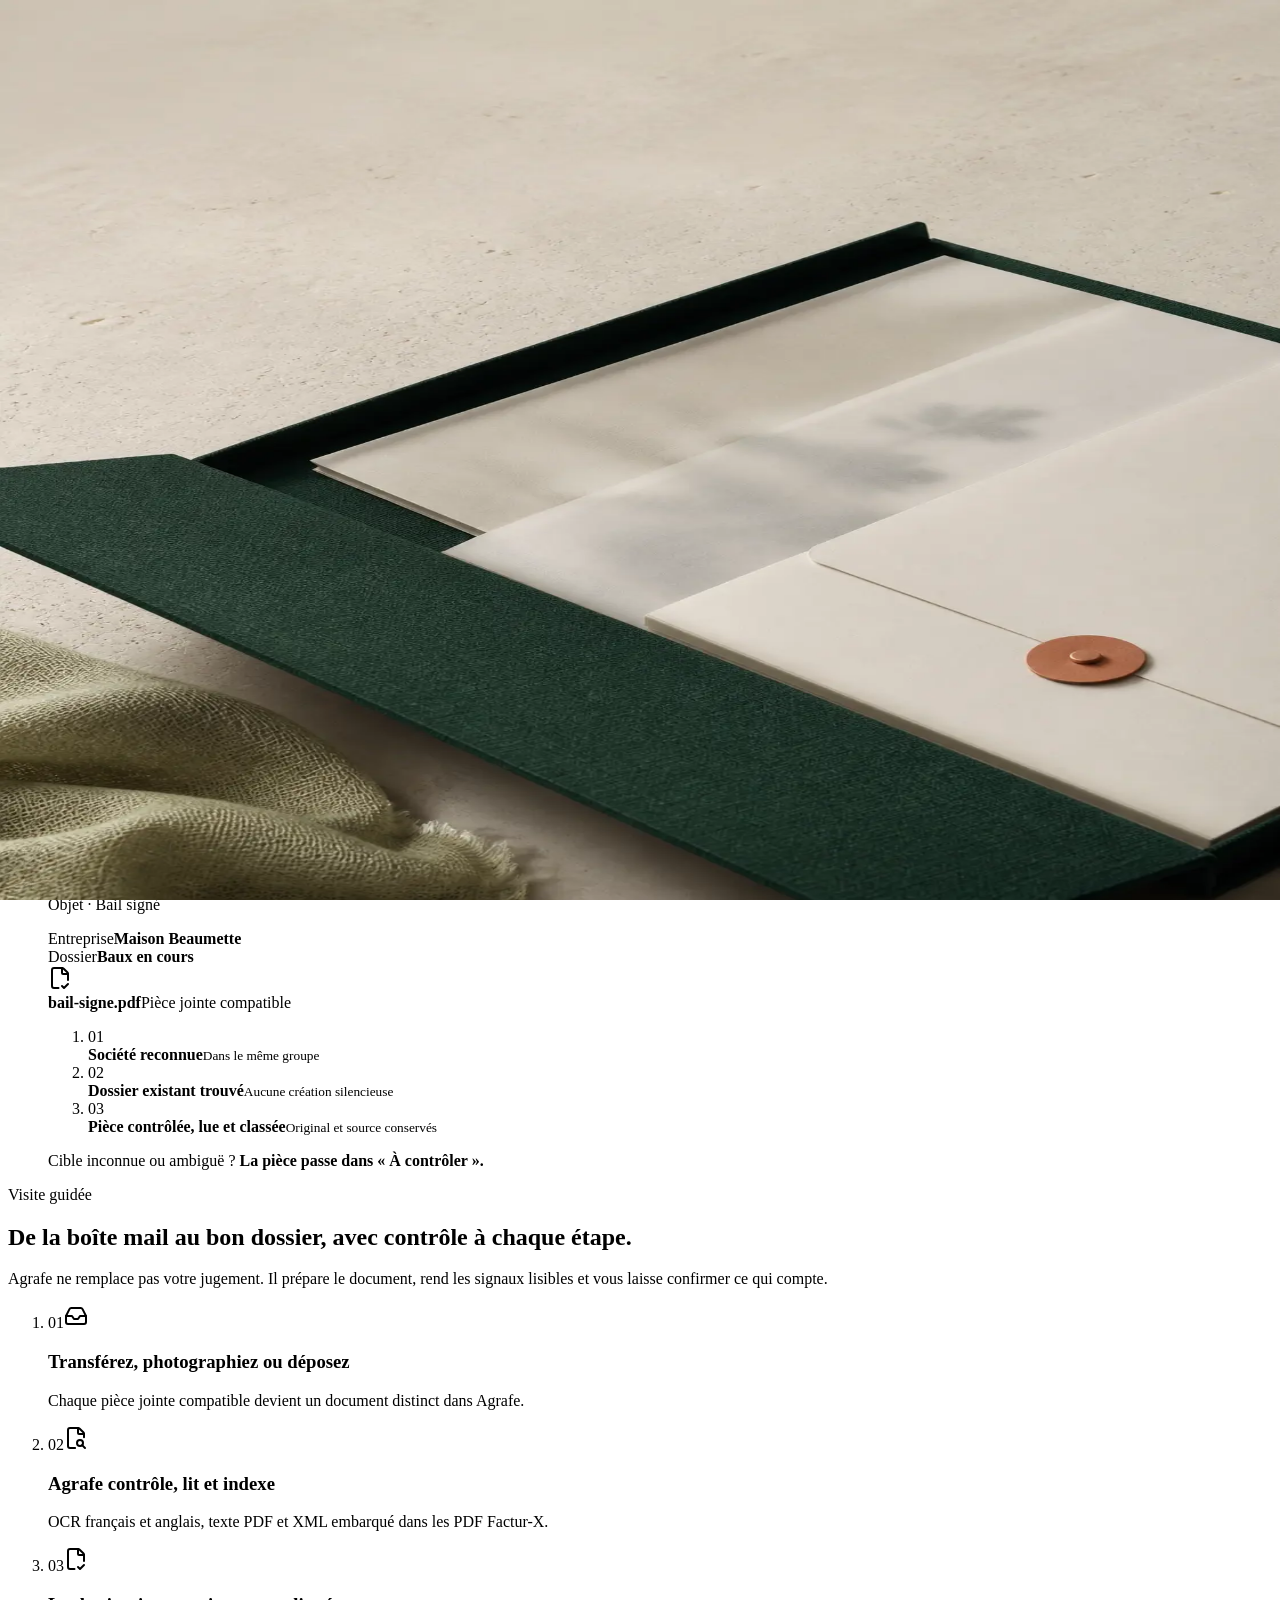
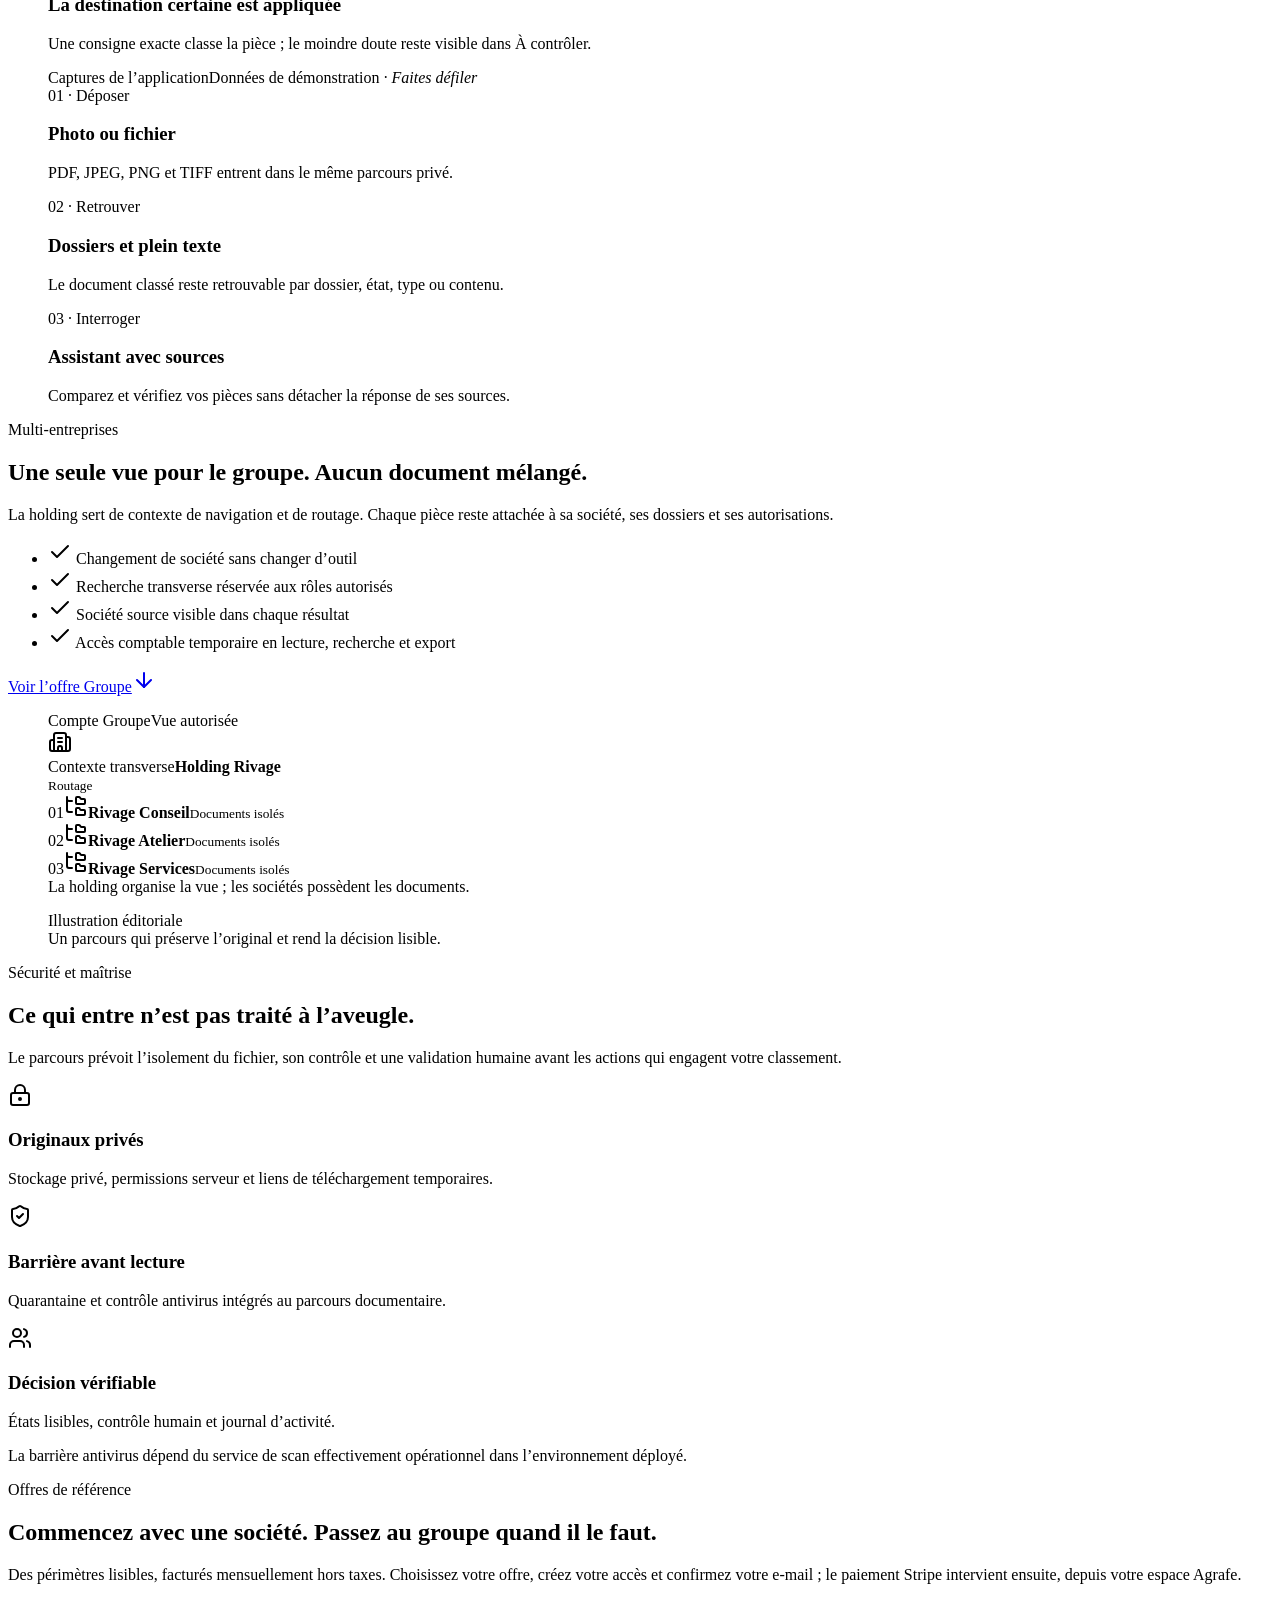
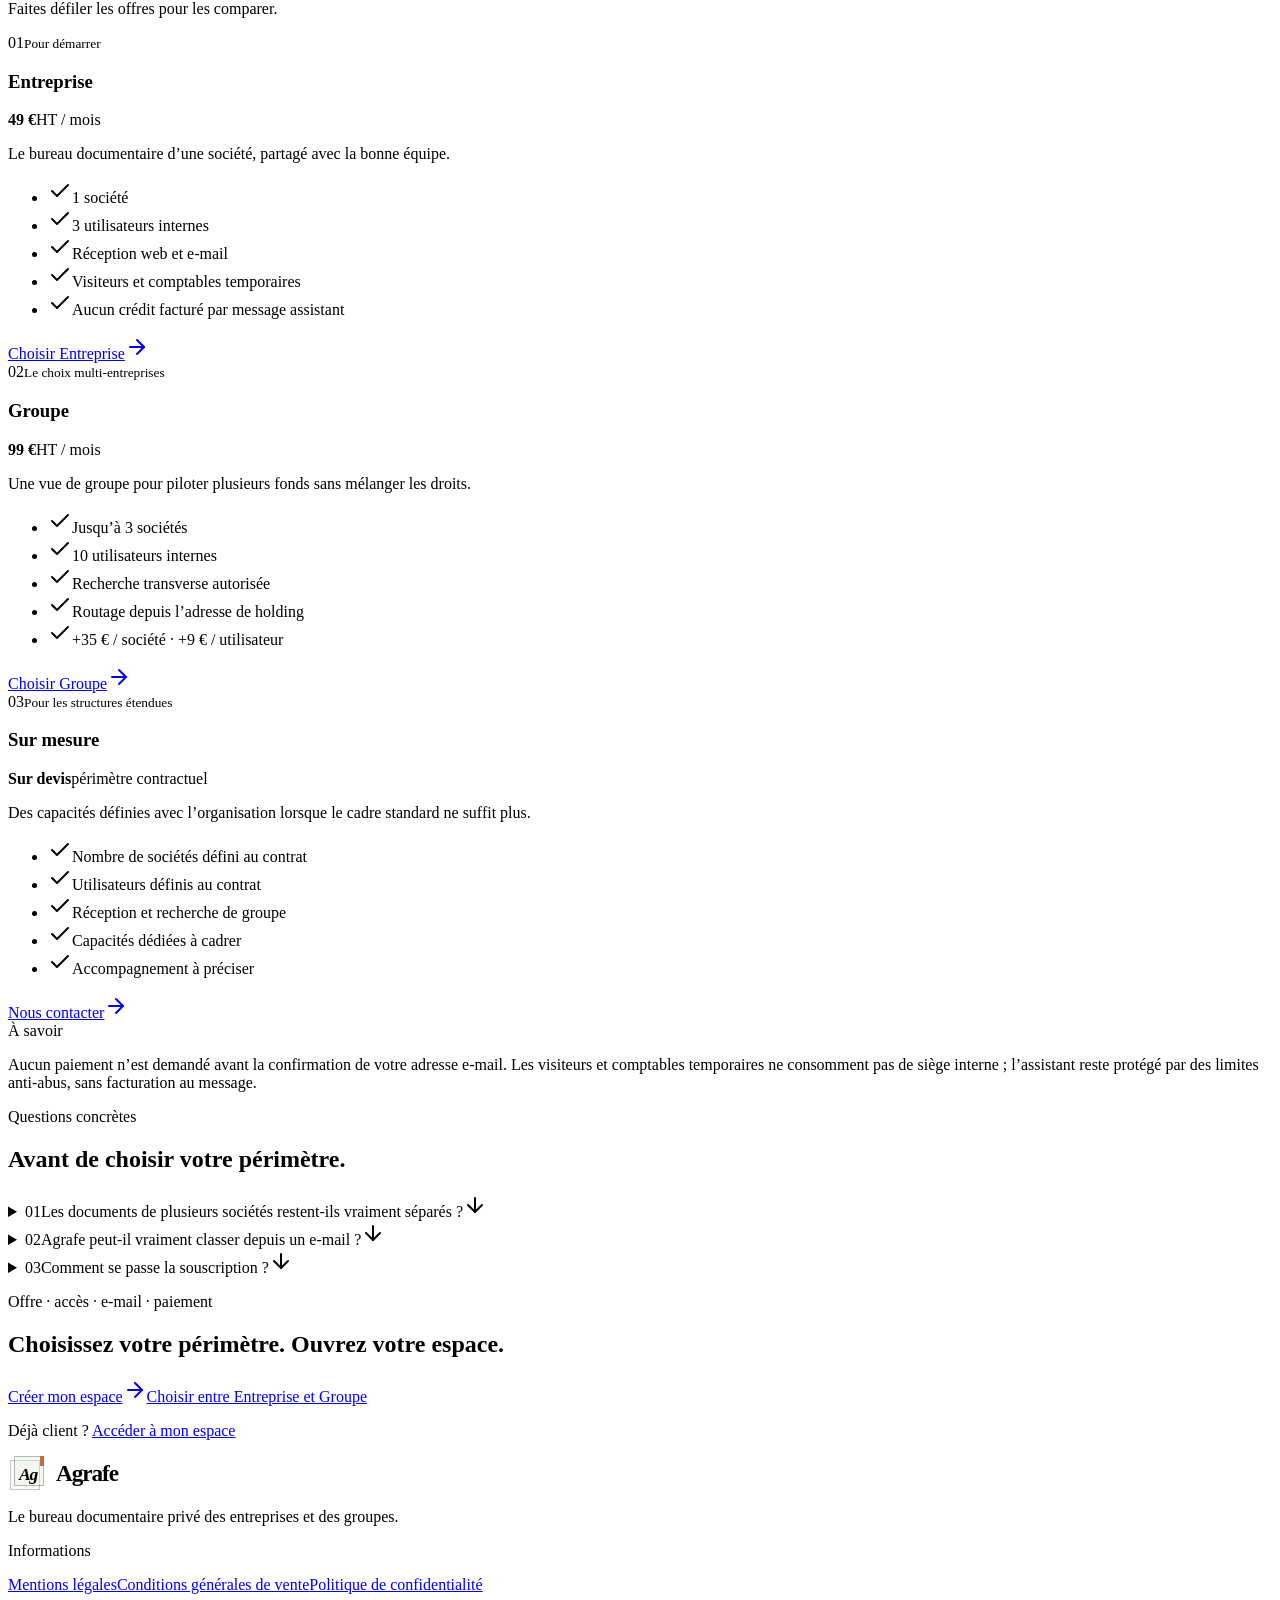
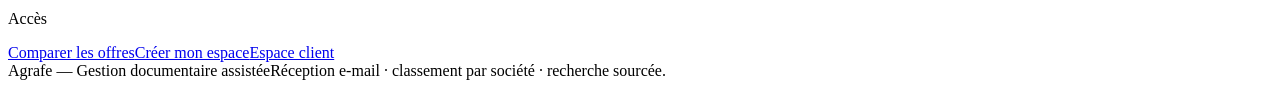
==== index.html @ df24b20c "Publish Agrafe landing preview" ====
<!DOCTYPE html><html lang="fr"><head><meta charSet="utf-8"/><meta name="viewport" content="width=device-width, initial-scale=1"/><link rel="preload" as="image" href="/marketing/agrafe-document-flow.webp"/><link rel="stylesheet" href="/agrafe-premium-preview/_next/static/chunks/3ix18ghiqxzwr.css" data-precedence="next"/><link rel="stylesheet" href="/agrafe-premium-preview/_next/static/chunks/29hbn9jrq35c_.css" data-precedence="next"/><link rel="preload" as="script" fetchPriority="low" href="/agrafe-premium-preview/_next/static/chunks/0dhbjz-xsmu83.js"/><script src="/agrafe-premium-preview/_next/static/chunks/15orcrkp-_9ct.js" async=""></script><script src="/agrafe-premium-preview/_next/static/chunks/1upe53-127sm4.js" async=""></script><script src="/agrafe-premium-preview/_next/static/chunks/0kuyh1dfmgob0.js" async=""></script><script src="/agrafe-premium-preview/_next/static/chunks/turbopack-3wddgd3wvxsy-.js" async=""></script><script src="/agrafe-premium-preview/_next/static/chunks/05-c3ty_6dwfk.js" async=""></script><script src="/agrafe-premium-preview/_next/static/chunks/14mrh2-p_w84d.js" async=""></script><script src="/agrafe-premium-preview/_next/static/chunks/38p5dbc7zstc3.js" async=""></script><link rel="preload" href="https://fonts.googleapis.com/css2?family=Manrope:wght@400;500;600;700;800&amp;family=Newsreader:opsz,wght@6..72,400;6..72,500;6..72,600&amp;display=swap" as="style"/><link rel="preconnect" href="https://fonts.googleapis.com"/><link rel="preconnect" href="https://fonts.gstatic.com" crossorigin="anonymous"/><meta name="theme-color" content="#11372e"/><title>Agrafe — landing premium (preview)</title><meta name="description" content="Prévisualisation de la landing Agrafe."/><meta name="robots" content="noindex, nofollow"/><link href="https://fonts.googleapis.com/css2?family=Manrope:wght@400;500;600;700;800&amp;family=Newsreader:opsz,wght@6..72,400;6..72,500;6..72,600&amp;display=swap" rel="stylesheet"/><script src="/agrafe-premium-preview/_next/static/chunks/0cz1d0mv5g_q7.js" noModule=""></script></head><body><div hidden=""><!--$--><!--/$--></div><div class="marketing-module__fIvb4W__marketingPage sales-landing-module__Cc-9pW__page"><a class="marketing-module__fIvb4W__skipLink" href="#contenu">Aller au contenu</a><header class="marketing-module__fIvb4W__siteHeader"><div class="marketing-module__fIvb4W__headerInner"><a class="marketing-module__fIvb4W__brandLink" aria-label="Agrafe — accueil" href="/agrafe-premium-preview/"><span class="marketing-module__fIvb4W__brand" role="img" aria-label="Agrafe" style="display:inline-flex;align-items:center;gap:0.75rem"><span aria-hidden="true" style="position:relative;display:inline-grid;width:2.25rem;height:2.25rem;flex-shrink:0;place-items:center"><span style="position:absolute;bottom:0.125rem;left:0.125rem;width:1.75rem;height:1.75rem;border:1px solid currentColor;opacity:0.22;background:#f6f2e8"></span><span style="position:absolute;left:0.375rem;top:0;width:1.75rem;height:1.75rem;border:1px solid currentColor;opacity:0.28;background:#dcebd7"></span><span style="position:absolute;right:0;top:0;width:0.25rem;height:0.625rem;background:#c66a48;opacity:1"></span><span style="position:relative;margin-left:0.25rem;margin-top:0.125rem;font-family:var(--font-newsreader), Georgia, serif;font-size:1.1rem;font-style:italic;font-weight:650;letter-spacing:-0.07em">Ag</span></span><span style="font-family:var(--font-newsreader), Georgia, serif;font-size:1.45rem;font-weight:600;letter-spacing:-0.045em">Agrafe</span></span></a><nav class="marketing-module__fIvb4W__desktopNav" aria-label="Navigation principale"><a href="/agrafe-premium-preview/#classement-email">Classement e-mail</a><a href="/agrafe-premium-preview/#multi-entreprises">Multi-entreprises</a><a href="/agrafe-premium-preview/#securite">Sécurité</a><a href="/agrafe-premium-preview/#offres">Offres</a></nav><div class="marketing-module__fIvb4W__headerActions"><a class="marketing-module__fIvb4W__customerLink" href="https://liasse-five.vercel.app/login">Se connecter</a><a class="marketing-module__fIvb4W__signupLink" href="https://liasse-five.vercel.app/inscription?plan=essential">Créer mon espace<svg xmlns="http://www.w3.org/2000/svg" width="24" height="24" viewBox="0 0 24 24" fill="none" stroke="currentColor" stroke-width="2" stroke-linecap="round" stroke-linejoin="round" class="lucide lucide-arrow-up-right" aria-hidden="true"><path d="M7 7h10v10"></path><path d="M7 17 17 7"></path></svg></a></div></div><nav class="marketing-module__fIvb4W__mobileNav" aria-label="Navigation des sections"><a href="/agrafe-premium-preview/#classement-email">Classement e-mail</a><a href="/agrafe-premium-preview/#multi-entreprises">Multi-entreprises</a><a href="/agrafe-premium-preview/#securite">Sécurité</a><a href="/agrafe-premium-preview/#offres">Offres</a></nav></header><main id="contenu"><section class="sales-landing-module__Cc-9pW__hero" aria-labelledby="hero-title"><div class="sales-landing-module__Cc-9pW__heroCopy"><p class="sales-landing-module__Cc-9pW__eyebrow">Le bureau documentaire privé des entreprises</p><h1 id="hero-title">Le document trouve sa place.<em>Vous gardez la main.</em></h1><p class="sales-landing-module__Cc-9pW__heroLead">Depuis votre boîte mail, une photo ou un fichier, Agrafe prépare le classement de chaque pièce. La destination certaine est appliquée ; le moindre doute reste dans « À contrôler » — jamais dans le mauvais dossier.</p><div class="sales-landing-module__Cc-9pW__heroActions"><a class="sales-landing-module__Cc-9pW__primaryAction" href="https://liasse-five.vercel.app/inscription?plan=essential">Créer mon espace<svg xmlns="http://www.w3.org/2000/svg" width="24" height="24" viewBox="0 0 24 24" fill="none" stroke="currentColor" stroke-width="2" stroke-linecap="round" stroke-linejoin="round" class="lucide lucide-arrow-right" aria-hidden="true"><path d="M5 12h14"></path><path d="m12 5 7 7-7 7"></path></svg></a><a class="sales-landing-module__Cc-9pW__secondaryAction" href="#classement-email">Voir le classement par e-mail<svg xmlns="http://www.w3.org/2000/svg" width="24" height="24" viewBox="0 0 24 24" fill="none" stroke="currentColor" stroke-width="2" stroke-linecap="round" stroke-linejoin="round" class="lucide lucide-arrow-down" aria-hidden="true"><path d="M12 5v14"></path><path d="m19 12-7 7-7-7"></path></svg></a></div><p class="sales-landing-module__Cc-9pW__existingCustomer">Espace déjà configuré ? <a href="https://liasse-five.vercel.app/login">Se connecter</a></p></div><figure class="sales-landing-module__Cc-9pW__heroVisual"><div class="sales-landing-module__Cc-9pW__heroImageFrame"><img alt="" decoding="async" data-nimg="fill" style="position:absolute;height:100%;width:100%;left:0;top:0;right:0;bottom:0;color:transparent" src="/marketing/agrafe-document-flow.webp"/><span class="sales-landing-module__Cc-9pW__heroImageLabel" aria-hidden="true">Entrée → dossier</span><div class="sales-landing-module__Cc-9pW__heroImageRail" aria-hidden="true"></div><div class="sales-landing-module__Cc-9pW__heroStatusCard"><svg xmlns="http://www.w3.org/2000/svg" width="24" height="24" viewBox="0 0 24 24" fill="none" stroke="currentColor" stroke-width="2" stroke-linecap="round" stroke-linejoin="round" class="lucide lucide-circle-check" aria-hidden="true"><circle cx="12" cy="12" r="10"></circle><path d="m9 12 2 2 4-4"></path></svg><div><span>Destination certaine</span><strong>Classé. Original conservé.</strong></div></div></div><figcaption>Illustration éditoriale · aucune donnée client</figcaption></figure></section><section class="sales-landing-module__Cc-9pW__proofRail" aria-label="Fonctions principales vérifiées"><p>Ce que fait Agrafe, concrètement</p><ul><li><svg xmlns="http://www.w3.org/2000/svg" width="24" height="24" viewBox="0 0 24 24" fill="none" stroke="currentColor" stroke-width="2" stroke-linecap="round" stroke-linejoin="round" class="lucide lucide-check" aria-hidden="true"><path d="M20 6 9 17l-5-5"></path></svg>Une adresse dédiée par société</li><li><svg xmlns="http://www.w3.org/2000/svg" width="24" height="24" viewBox="0 0 24 24" fill="none" stroke="currentColor" stroke-width="2" stroke-linecap="round" stroke-linejoin="round" class="lucide lucide-check" aria-hidden="true"><path d="M20 6 9 17l-5-5"></path></svg>Consigne Entreprise + Dossier</li><li><svg xmlns="http://www.w3.org/2000/svg" width="24" height="24" viewBox="0 0 24 24" fill="none" stroke="currentColor" stroke-width="2" stroke-linecap="round" stroke-linejoin="round" class="lucide lucide-check" aria-hidden="true"><path d="M20 6 9 17l-5-5"></path></svg>Classement automatique si la cible est certaine</li><li><svg xmlns="http://www.w3.org/2000/svg" width="24" height="24" viewBox="0 0 24 24" fill="none" stroke="currentColor" stroke-width="2" stroke-linecap="round" stroke-linejoin="round" class="lucide lucide-check" aria-hidden="true"><path d="M20 6 9 17l-5-5"></path></svg>À contrôler en cas de doute</li></ul></section><section class="sales-landing-module__Cc-9pW__emailSection" id="classement-email" aria-labelledby="email-title"><div class="sales-landing-module__Cc-9pW__emailCopy"><p class="sales-landing-module__Cc-9pW__eyebrow">Le raccourci qui change tout</p><h2 id="email-title">Transférez l’e-mail. Agrafe s’occupe des pièces jointes.</h2><p>Pas de téléchargement intermédiaire, pas de renommage manuel. La consigne écrite dans le message devient le chemin de classement, à condition qu’elle corresponde exactement à une société et à un dossier existants.</p><a href="#visite-guidee">Voir le parcours complet<svg xmlns="http://www.w3.org/2000/svg" width="24" height="24" viewBox="0 0 24 24" fill="none" stroke="currentColor" stroke-width="2" stroke-linecap="round" stroke-linejoin="round" class="lucide lucide-arrow-down" aria-hidden="true"><path d="M12 5v14"></path><path d="m19 12-7 7-7-7"></path></svg></a></div><figure class="sales-landing-module__Cc-9pW__emailBoard"><figcaption class="sales-landing-module__Cc-9pW__emailBoardTopline"><span>Exemple de consigne</span><span>Adresse de holding</span></figcaption><div class="sales-landing-module__Cc-9pW__emailMessage"><div class="sales-landing-module__Cc-9pW__emailMessageHeader"><svg xmlns="http://www.w3.org/2000/svg" width="24" height="24" viewBox="0 0 24 24" fill="none" stroke="currentColor" stroke-width="2" stroke-linecap="round" stroke-linejoin="round" class="lucide lucide-mail" aria-hidden="true"><path d="m22 7-8.991 5.727a2 2 0 0 1-2.009 0L2 7"></path><rect x="2" y="4" width="20" height="16" rx="2"></rect></svg><div><span>À</span><strong>Adresse Agrafe dédiée</strong></div><small>1 pièce jointe</small></div><p class="sales-landing-module__Cc-9pW__emailSubject">Objet · Bail signé</p><div class="sales-landing-module__Cc-9pW__emailDirective"><div><span>Entreprise</span><strong>Maison Beaumette</strong></div><div><span>Dossier</span><strong>Baux en cours</strong></div></div><div class="sales-landing-module__Cc-9pW__emailAttachment"><svg xmlns="http://www.w3.org/2000/svg" width="24" height="24" viewBox="0 0 24 24" fill="none" stroke="currentColor" stroke-width="2" stroke-linecap="round" stroke-linejoin="round" class="lucide lucide-file-check-corner" aria-hidden="true"><path d="M10.5 22H6a2 2 0 0 1-2-2V4a2 2 0 0 1 2-2h8a2.4 2.4 0 0 1 1.706.706l3.588 3.588A2.4 2.4 0 0 1 20 8v6"></path><path d="M14 2v5a1 1 0 0 0 1 1h5"></path><path d="m14 20 2 2 4-4"></path></svg><div><strong>bail-signe.pdf</strong><span>Pièce jointe compatible</span></div></div></div><ol class="sales-landing-module__Cc-9pW__emailPipeline"><li><span>01</span><div><strong>Société reconnue</strong><small>Dans le même groupe</small></div></li><li><span>02</span><div><strong>Dossier existant trouvé</strong><small>Aucune création silencieuse</small></div></li><li><span>03</span><div><strong>Pièce contrôlée, lue et classée</strong><small>Original et source conservés</small></div></li></ol><p class="sales-landing-module__Cc-9pW__emailFallback">Cible inconnue ou ambiguë ? <strong>La pièce passe dans « À contrôler ».</strong></p></figure></section><section class="sales-landing-module__Cc-9pW__guideSection" id="visite-guidee" aria-labelledby="guide-title"><div class="sales-landing-module__Cc-9pW__guideIntro"><p class="sales-landing-module__Cc-9pW__eyebrow">Visite guidée</p><h2 id="guide-title">De la boîte mail au bon dossier, avec contrôle à chaque étape.</h2><p>Agrafe ne remplace pas votre jugement. Il prépare le document, rend les signaux lisibles et vous laisse confirmer ce qui compte.</p><ol class="sales-landing-module__Cc-9pW__journeyList"><li><span>01</span><svg xmlns="http://www.w3.org/2000/svg" width="24" height="24" viewBox="0 0 24 24" fill="none" stroke="currentColor" stroke-width="2" stroke-linecap="round" stroke-linejoin="round" class="lucide lucide-inbox" aria-hidden="true"><polyline points="22 12 16 12 14 15 10 15 8 12 2 12"></polyline><path d="M5.45 5.11 2 12v6a2 2 0 0 0 2 2h16a2 2 0 0 0 2-2v-6l-3.45-6.89A2 2 0 0 0 16.76 4H7.24a2 2 0 0 0-1.79 1.11z"></path></svg><div><h3>Transférez, photographiez ou déposez</h3><p>Chaque pièce jointe compatible devient un document distinct dans Agrafe.</p></div></li><li><span>02</span><svg xmlns="http://www.w3.org/2000/svg" width="24" height="24" viewBox="0 0 24 24" fill="none" stroke="currentColor" stroke-width="2" stroke-linecap="round" stroke-linejoin="round" class="lucide lucide-file-search-corner" aria-hidden="true"><path d="M11.1 22H6a2 2 0 0 1-2-2V4a2 2 0 0 1 2-2h8a2.4 2.4 0 0 1 1.706.706l3.589 3.588A2.4 2.4 0 0 1 20 8v3.25"></path><path d="M14 2v5a1 1 0 0 0 1 1h5"></path><path d="m21 22-2.88-2.88"></path><circle cx="16" cy="17" r="3"></circle></svg><div><h3>Agrafe contrôle, lit et indexe</h3><p>OCR français et anglais, texte PDF et XML embarqué dans les PDF Factur-X.</p></div></li><li><span>03</span><svg xmlns="http://www.w3.org/2000/svg" width="24" height="24" viewBox="0 0 24 24" fill="none" stroke="currentColor" stroke-width="2" stroke-linecap="round" stroke-linejoin="round" class="lucide lucide-file-check-corner" aria-hidden="true"><path d="M10.5 22H6a2 2 0 0 1-2-2V4a2 2 0 0 1 2-2h8a2.4 2.4 0 0 1 1.706.706l3.588 3.588A2.4 2.4 0 0 1 20 8v6"></path><path d="M14 2v5a1 1 0 0 0 1 1h5"></path><path d="m14 20 2 2 4-4"></path></svg><div><h3>La destination certaine est appliquée</h3><p>Une consigne exacte classe la pièce ; le moindre doute reste visible dans À contrôler.</p></div></li></ol></div><figure class="sales-landing-module__Cc-9pW__productEvidence"><figcaption><span>Captures de l’application</span><span>Données de démonstration<em class="sales-landing-module__Cc-9pW__mobileGalleryHint"> · Faites défiler</em></span></figcaption><div class="sales-landing-module__Cc-9pW__productEvidenceGrid" role="region" aria-label="Trois captures de démonstration : déposer, retrouver et interroger" tabindex="0"><article class="sales-landing-module__Cc-9pW__productShot"><div class="sales-landing-module__Cc-9pW__productShotImage"><img alt="Écran Agrafe permettant de photographier un document ou de sélectionner des fichiers" loading="lazy" decoding="async" data-nimg="fill" style="position:absolute;height:100%;width:100%;left:0;top:0;right:0;bottom:0;color:transparent" src="/marketing/agrafe-product-upload.webp"/></div><span>01 · Déposer</span><h3>Photo ou fichier</h3><p>PDF, JPEG, PNG et TIFF entrent dans le même parcours privé.</p></article><article class="sales-landing-module__Cc-9pW__productShot undefined"><div class="sales-landing-module__Cc-9pW__productShotImage sales-landing-module__Cc-9pW__productShotSearch"><img alt="Écran Agrafe de recherche plein texte et de navigation dans les dossiers" loading="lazy" decoding="async" data-nimg="fill" style="position:absolute;height:100%;width:100%;left:0;top:0;right:0;bottom:0;color:transparent" src="/marketing/agrafe-product-search.webp"/></div><span>02 · Retrouver</span><h3>Dossiers et plein texte</h3><p>Le document classé reste retrouvable par dossier, état, type ou contenu.</p></article><article class="sales-landing-module__Cc-9pW__productShot undefined"><div class="sales-landing-module__Cc-9pW__productShotImage sales-landing-module__Cc-9pW__productShotAssistant"><img alt="Écran de l’assistant documentaire Agrafe avec raisonnement relié aux sources privées" loading="lazy" decoding="async" data-nimg="fill" style="position:absolute;height:100%;width:100%;left:0;top:0;right:0;bottom:0;color:transparent" src="/marketing/agrafe-product-assistant.webp"/></div><span>03 · Interroger</span><h3>Assistant avec sources</h3><p>Comparez et vérifiez vos pièces sans détacher la réponse de ses sources.</p></article></div></figure></section><section class="sales-landing-module__Cc-9pW__groupSection" id="multi-entreprises" aria-labelledby="group-title"><div class="sales-landing-module__Cc-9pW__groupCopy"><p class="sales-landing-module__Cc-9pW__eyebrowLight">Multi-entreprises</p><h2 id="group-title">Une seule vue pour le groupe. Aucun document mélangé.</h2><p>La holding sert de contexte de navigation et de routage. Chaque pièce reste attachée à sa société, ses dossiers et ses autorisations.</p><ul><li><svg xmlns="http://www.w3.org/2000/svg" width="24" height="24" viewBox="0 0 24 24" fill="none" stroke="currentColor" stroke-width="2" stroke-linecap="round" stroke-linejoin="round" class="lucide lucide-check" aria-hidden="true"><path d="M20 6 9 17l-5-5"></path></svg> Changement de société sans changer d’outil</li><li><svg xmlns="http://www.w3.org/2000/svg" width="24" height="24" viewBox="0 0 24 24" fill="none" stroke="currentColor" stroke-width="2" stroke-linecap="round" stroke-linejoin="round" class="lucide lucide-check" aria-hidden="true"><path d="M20 6 9 17l-5-5"></path></svg> Recherche transverse réservée aux rôles autorisés</li><li><svg xmlns="http://www.w3.org/2000/svg" width="24" height="24" viewBox="0 0 24 24" fill="none" stroke="currentColor" stroke-width="2" stroke-linecap="round" stroke-linejoin="round" class="lucide lucide-check" aria-hidden="true"><path d="M20 6 9 17l-5-5"></path></svg> Société source visible dans chaque résultat</li><li><svg xmlns="http://www.w3.org/2000/svg" width="24" height="24" viewBox="0 0 24 24" fill="none" stroke="currentColor" stroke-width="2" stroke-linecap="round" stroke-linejoin="round" class="lucide lucide-check" aria-hidden="true"><path d="M20 6 9 17l-5-5"></path></svg> Accès comptable temporaire en lecture, recherche et export</li></ul><a href="#offres">Voir l’offre Groupe<svg xmlns="http://www.w3.org/2000/svg" width="24" height="24" viewBox="0 0 24 24" fill="none" stroke="currentColor" stroke-width="2" stroke-linecap="round" stroke-linejoin="round" class="lucide lucide-arrow-down" aria-hidden="true"><path d="M12 5v14"></path><path d="m19 12-7 7-7-7"></path></svg></a></div><figure class="sales-landing-module__Cc-9pW__groupDiagram"><div class="sales-landing-module__Cc-9pW__diagramHeader"><span>Compte Groupe</span><span>Vue autorisée</span></div><div class="sales-landing-module__Cc-9pW__holdingNode"><svg xmlns="http://www.w3.org/2000/svg" width="24" height="24" viewBox="0 0 24 24" fill="none" stroke="currentColor" stroke-width="2" stroke-linecap="round" stroke-linejoin="round" class="lucide lucide-building2 lucide-building-2" aria-hidden="true"><path d="M10 12h4"></path><path d="M10 8h4"></path><path d="M14 21v-3a2 2 0 0 0-4 0v3"></path><path d="M6 10H4a2 2 0 0 0-2 2v7a2 2 0 0 0 2 2h16a2 2 0 0 0 2-2V9a2 2 0 0 0-2-2h-2"></path><path d="M6 21V5a2 2 0 0 1 2-2h8a2 2 0 0 1 2 2v16"></path></svg><div><span>Contexte transverse</span><strong>Holding Rivage</strong></div><small>Routage</small></div><div class="sales-landing-module__Cc-9pW__diagramStem" aria-hidden="true"></div><div class="sales-landing-module__Cc-9pW__companyNodes"><div><span>0<!-- -->1</span><svg xmlns="http://www.w3.org/2000/svg" width="24" height="24" viewBox="0 0 24 24" fill="none" stroke="currentColor" stroke-width="2" stroke-linecap="round" stroke-linejoin="round" class="lucide lucide-folder-tree" aria-hidden="true"><path d="M20 10a1 1 0 0 0 1-1V6a1 1 0 0 0-1-1h-2.5a1 1 0 0 1-.8-.4l-.9-1.2A1 1 0 0 0 15 3h-2a1 1 0 0 0-1 1v5a1 1 0 0 0 1 1Z"></path><path d="M20 21a1 1 0 0 0 1-1v-3a1 1 0 0 0-1-1h-2.9a1 1 0 0 1-.88-.55l-.42-.85a1 1 0 0 0-.92-.6H13a1 1 0 0 0-1 1v5a1 1 0 0 0 1 1Z"></path><path d="M3 5a2 2 0 0 0 2 2h3"></path><path d="M3 3v13a2 2 0 0 0 2 2h3"></path></svg><strong>Rivage <!-- -->Conseil</strong><small>Documents isolés</small></div><div><span>0<!-- -->2</span><svg xmlns="http://www.w3.org/2000/svg" width="24" height="24" viewBox="0 0 24 24" fill="none" stroke="currentColor" stroke-width="2" stroke-linecap="round" stroke-linejoin="round" class="lucide lucide-folder-tree" aria-hidden="true"><path d="M20 10a1 1 0 0 0 1-1V6a1 1 0 0 0-1-1h-2.5a1 1 0 0 1-.8-.4l-.9-1.2A1 1 0 0 0 15 3h-2a1 1 0 0 0-1 1v5a1 1 0 0 0 1 1Z"></path><path d="M20 21a1 1 0 0 0 1-1v-3a1 1 0 0 0-1-1h-2.9a1 1 0 0 1-.88-.55l-.42-.85a1 1 0 0 0-.92-.6H13a1 1 0 0 0-1 1v5a1 1 0 0 0 1 1Z"></path><path d="M3 5a2 2 0 0 0 2 2h3"></path><path d="M3 3v13a2 2 0 0 0 2 2h3"></path></svg><strong>Rivage <!-- -->Atelier</strong><small>Documents isolés</small></div><div><span>0<!-- -->3</span><svg xmlns="http://www.w3.org/2000/svg" width="24" height="24" viewBox="0 0 24 24" fill="none" stroke="currentColor" stroke-width="2" stroke-linecap="round" stroke-linejoin="round" class="lucide lucide-folder-tree" aria-hidden="true"><path d="M20 10a1 1 0 0 0 1-1V6a1 1 0 0 0-1-1h-2.5a1 1 0 0 1-.8-.4l-.9-1.2A1 1 0 0 0 15 3h-2a1 1 0 0 0-1 1v5a1 1 0 0 0 1 1Z"></path><path d="M20 21a1 1 0 0 0 1-1v-3a1 1 0 0 0-1-1h-2.9a1 1 0 0 1-.88-.55l-.42-.85a1 1 0 0 0-.92-.6H13a1 1 0 0 0-1 1v5a1 1 0 0 0 1 1Z"></path><path d="M3 5a2 2 0 0 0 2 2h3"></path><path d="M3 3v13a2 2 0 0 0 2 2h3"></path></svg><strong>Rivage <!-- -->Services</strong><small>Documents isolés</small></div></div><figcaption>La holding organise la vue ; les sociétés possèdent les documents.</figcaption></figure></section><section class="sales-landing-module__Cc-9pW__trustSection" id="securite" aria-labelledby="trust-title"><figure class="sales-landing-module__Cc-9pW__trustVisual"><div class="sales-landing-module__Cc-9pW__trustImageFrame"><img alt="Une personne range un document dans un classeur vert" loading="lazy" decoding="async" data-nimg="fill" style="position:absolute;height:100%;width:100%;left:0;top:0;right:0;bottom:0;color:transparent" src="/marketing/agrafe-hand-filing.webp"/></div><div class="sales-landing-module__Cc-9pW__custodyInset" aria-hidden="true"><img alt="" loading="lazy" decoding="async" data-nimg="fill" style="position:absolute;height:100%;width:100%;left:0;top:0;right:0;bottom:0;color:transparent" src="/marketing/agrafe-custody-detail.webp"/><span>Illustration éditoriale</span></div><figcaption>Un parcours qui préserve l’original et rend la décision lisible.</figcaption></figure><div class="sales-landing-module__Cc-9pW__trustCopy"><p class="sales-landing-module__Cc-9pW__eyebrow">Sécurité et maîtrise</p><h2 id="trust-title">Ce qui entre n’est pas traité à l’aveugle.</h2><p class="sales-landing-module__Cc-9pW__trustLead">Le parcours prévoit l’isolement du fichier, son contrôle et une validation humaine avant les actions qui engagent votre classement.</p><div class="sales-landing-module__Cc-9pW__trustFacts"><article><svg xmlns="http://www.w3.org/2000/svg" width="24" height="24" viewBox="0 0 24 24" fill="none" stroke="currentColor" stroke-width="2" stroke-linecap="round" stroke-linejoin="round" class="lucide lucide-lock-keyhole" aria-hidden="true"><circle cx="12" cy="16" r="1"></circle><rect x="3" y="10" width="18" height="12" rx="2"></rect><path d="M7 10V7a5 5 0 0 1 10 0v3"></path></svg><div><h3>Originaux privés</h3><p>Stockage privé, permissions serveur et liens de téléchargement temporaires.</p></div></article><article><svg xmlns="http://www.w3.org/2000/svg" width="24" height="24" viewBox="0 0 24 24" fill="none" stroke="currentColor" stroke-width="2" stroke-linecap="round" stroke-linejoin="round" class="lucide lucide-shield-check" aria-hidden="true"><path d="M20 13c0 5-3.5 7.5-7.66 8.95a1 1 0 0 1-.67-.01C7.5 20.5 4 18 4 13V6a1 1 0 0 1 1-1c2 0 4.5-1.2 6.24-2.72a1.17 1.17 0 0 1 1.52 0C14.51 3.81 17 5 19 5a1 1 0 0 1 1 1z"></path><path d="m9 12 2 2 4-4"></path></svg><div><h3>Barrière avant lecture</h3><p>Quarantaine et contrôle antivirus intégrés au parcours documentaire.</p></div></article><article><svg xmlns="http://www.w3.org/2000/svg" width="24" height="24" viewBox="0 0 24 24" fill="none" stroke="currentColor" stroke-width="2" stroke-linecap="round" stroke-linejoin="round" class="lucide lucide-users" aria-hidden="true"><path d="M16 21v-2a4 4 0 0 0-4-4H6a4 4 0 0 0-4 4v2"></path><path d="M16 3.128a4 4 0 0 1 0 7.744"></path><path d="M22 21v-2a4 4 0 0 0-3-3.87"></path><circle cx="9" cy="7" r="4"></circle></svg><div><h3>Décision vérifiable</h3><p>États lisibles, contrôle humain et journal d’activité.</p></div></article></div><p class="sales-landing-module__Cc-9pW__securityCaveat">La barrière antivirus dépend du service de scan effectivement opérationnel dans l’environnement déployé.</p></div></section><section class="sales-landing-module__Cc-9pW__pricingSection" id="offres" aria-labelledby="pricing-title"><div class="sales-landing-module__Cc-9pW__pricingHeading"><div><p class="sales-landing-module__Cc-9pW__eyebrow">Offres de référence</p><h2 id="pricing-title">Commencez avec une société. Passez au groupe quand il le faut.</h2></div><p>Des périmètres lisibles, facturés mensuellement hors taxes. Choisissez votre offre, créez votre accès et confirmez votre e-mail ; le paiement Stripe intervient ensuite, depuis votre espace Agrafe.</p><p class="sales-landing-module__Cc-9pW__mobileOfferHint">Faites défiler les offres pour les comparer.</p></div><div class="sales-landing-module__Cc-9pW__planGrid" role="region" aria-label="Comparaison des trois offres Agrafe" tabindex="0"><article class="sales-landing-module__Cc-9pW__plan"><div class="sales-landing-module__Cc-9pW__planTopline"><span>01</span><small>Pour démarrer</small></div><h3>Entreprise</h3><div class="sales-landing-module__Cc-9pW__planPrice"><strong>49 €</strong><span>HT / mois</span></div><p>Le bureau documentaire d’une société, partagé avec la bonne équipe.</p><ul><li><svg xmlns="http://www.w3.org/2000/svg" width="24" height="24" viewBox="0 0 24 24" fill="none" stroke="currentColor" stroke-width="2" stroke-linecap="round" stroke-linejoin="round" class="lucide lucide-check" aria-hidden="true"><path d="M20 6 9 17l-5-5"></path></svg>1 société</li><li><svg xmlns="http://www.w3.org/2000/svg" width="24" height="24" viewBox="0 0 24 24" fill="none" stroke="currentColor" stroke-width="2" stroke-linecap="round" stroke-linejoin="round" class="lucide lucide-check" aria-hidden="true"><path d="M20 6 9 17l-5-5"></path></svg>3 utilisateurs internes</li><li><svg xmlns="http://www.w3.org/2000/svg" width="24" height="24" viewBox="0 0 24 24" fill="none" stroke="currentColor" stroke-width="2" stroke-linecap="round" stroke-linejoin="round" class="lucide lucide-check" aria-hidden="true"><path d="M20 6 9 17l-5-5"></path></svg>Réception web et e-mail</li><li><svg xmlns="http://www.w3.org/2000/svg" width="24" height="24" viewBox="0 0 24 24" fill="none" stroke="currentColor" stroke-width="2" stroke-linecap="round" stroke-linejoin="round" class="lucide lucide-check" aria-hidden="true"><path d="M20 6 9 17l-5-5"></path></svg>Visiteurs et comptables temporaires</li><li><svg xmlns="http://www.w3.org/2000/svg" width="24" height="24" viewBox="0 0 24 24" fill="none" stroke="currentColor" stroke-width="2" stroke-linecap="round" stroke-linejoin="round" class="lucide lucide-check" aria-hidden="true"><path d="M20 6 9 17l-5-5"></path></svg>Aucun crédit facturé par message assistant</li></ul><a class="sales-landing-module__Cc-9pW__planAction" href="https://liasse-five.vercel.app/inscription?plan=essential">Choisir <!-- -->Entreprise<svg xmlns="http://www.w3.org/2000/svg" width="24" height="24" viewBox="0 0 24 24" fill="none" stroke="currentColor" stroke-width="2" stroke-linecap="round" stroke-linejoin="round" class="lucide lucide-arrow-right" aria-hidden="true"><path d="M5 12h14"></path><path d="m12 5 7 7-7 7"></path></svg></a></article><article class="sales-landing-module__Cc-9pW__planFeatured"><div class="sales-landing-module__Cc-9pW__planTopline"><span>02</span><small>Le choix multi-entreprises</small></div><h3>Groupe</h3><div class="sales-landing-module__Cc-9pW__planPrice"><strong>99 €</strong><span>HT / mois</span></div><p>Une vue de groupe pour piloter plusieurs fonds sans mélanger les droits.</p><ul><li><svg xmlns="http://www.w3.org/2000/svg" width="24" height="24" viewBox="0 0 24 24" fill="none" stroke="currentColor" stroke-width="2" stroke-linecap="round" stroke-linejoin="round" class="lucide lucide-check" aria-hidden="true"><path d="M20 6 9 17l-5-5"></path></svg>Jusqu’à 3 sociétés</li><li><svg xmlns="http://www.w3.org/2000/svg" width="24" height="24" viewBox="0 0 24 24" fill="none" stroke="currentColor" stroke-width="2" stroke-linecap="round" stroke-linejoin="round" class="lucide lucide-check" aria-hidden="true"><path d="M20 6 9 17l-5-5"></path></svg>10 utilisateurs internes</li><li><svg xmlns="http://www.w3.org/2000/svg" width="24" height="24" viewBox="0 0 24 24" fill="none" stroke="currentColor" stroke-width="2" stroke-linecap="round" stroke-linejoin="round" class="lucide lucide-check" aria-hidden="true"><path d="M20 6 9 17l-5-5"></path></svg>Recherche transverse autorisée</li><li><svg xmlns="http://www.w3.org/2000/svg" width="24" height="24" viewBox="0 0 24 24" fill="none" stroke="currentColor" stroke-width="2" stroke-linecap="round" stroke-linejoin="round" class="lucide lucide-check" aria-hidden="true"><path d="M20 6 9 17l-5-5"></path></svg>Routage depuis l’adresse de holding</li><li><svg xmlns="http://www.w3.org/2000/svg" width="24" height="24" viewBox="0 0 24 24" fill="none" stroke="currentColor" stroke-width="2" stroke-linecap="round" stroke-linejoin="round" class="lucide lucide-check" aria-hidden="true"><path d="M20 6 9 17l-5-5"></path></svg>+35 € / société · +9 € / utilisateur</li></ul><a class="sales-landing-module__Cc-9pW__planAction" href="https://liasse-five.vercel.app/inscription?plan=group">Choisir <!-- -->Groupe<svg xmlns="http://www.w3.org/2000/svg" width="24" height="24" viewBox="0 0 24 24" fill="none" stroke="currentColor" stroke-width="2" stroke-linecap="round" stroke-linejoin="round" class="lucide lucide-arrow-right" aria-hidden="true"><path d="M5 12h14"></path><path d="m12 5 7 7-7 7"></path></svg></a></article><article class="sales-landing-module__Cc-9pW__plan"><div class="sales-landing-module__Cc-9pW__planTopline"><span>03</span><small>Pour les structures étendues</small></div><h3>Sur mesure</h3><div class="sales-landing-module__Cc-9pW__planPrice"><strong>Sur devis</strong><span>périmètre contractuel</span></div><p>Des capacités définies avec l’organisation lorsque le cadre standard ne suffit plus.</p><ul><li><svg xmlns="http://www.w3.org/2000/svg" width="24" height="24" viewBox="0 0 24 24" fill="none" stroke="currentColor" stroke-width="2" stroke-linecap="round" stroke-linejoin="round" class="lucide lucide-check" aria-hidden="true"><path d="M20 6 9 17l-5-5"></path></svg>Nombre de sociétés défini au contrat</li><li><svg xmlns="http://www.w3.org/2000/svg" width="24" height="24" viewBox="0 0 24 24" fill="none" stroke="currentColor" stroke-width="2" stroke-linecap="round" stroke-linejoin="round" class="lucide lucide-check" aria-hidden="true"><path d="M20 6 9 17l-5-5"></path></svg>Utilisateurs définis au contrat</li><li><svg xmlns="http://www.w3.org/2000/svg" width="24" height="24" viewBox="0 0 24 24" fill="none" stroke="currentColor" stroke-width="2" stroke-linecap="round" stroke-linejoin="round" class="lucide lucide-check" aria-hidden="true"><path d="M20 6 9 17l-5-5"></path></svg>Réception et recherche de groupe</li><li><svg xmlns="http://www.w3.org/2000/svg" width="24" height="24" viewBox="0 0 24 24" fill="none" stroke="currentColor" stroke-width="2" stroke-linecap="round" stroke-linejoin="round" class="lucide lucide-check" aria-hidden="true"><path d="M20 6 9 17l-5-5"></path></svg>Capacités dédiées à cadrer</li><li><svg xmlns="http://www.w3.org/2000/svg" width="24" height="24" viewBox="0 0 24 24" fill="none" stroke="currentColor" stroke-width="2" stroke-linecap="round" stroke-linejoin="round" class="lucide lucide-check" aria-hidden="true"><path d="M20 6 9 17l-5-5"></path></svg>Accompagnement à préciser</li></ul><a class="sales-landing-module__Cc-9pW__planAction" href="mailto:contact@sa-entreprises.fr?subject=Agrafe%20%E2%80%94%20offre%20Sur%20mesure">Nous contacter<svg xmlns="http://www.w3.org/2000/svg" width="24" height="24" viewBox="0 0 24 24" fill="none" stroke="currentColor" stroke-width="2" stroke-linecap="round" stroke-linejoin="round" class="lucide lucide-arrow-right" aria-hidden="true"><path d="M5 12h14"></path><path d="m12 5 7 7-7 7"></path></svg></a></article></div><div class="sales-landing-module__Cc-9pW__pricingNote"><span>À savoir</span><p>Aucun paiement n’est demandé avant la confirmation de votre adresse e-mail. Les visiteurs et comptables temporaires ne consomment pas de siège interne ; l’assistant reste protégé par des limites anti-abus, sans facturation au message.</p></div></section><section class="sales-landing-module__Cc-9pW__faqSection" aria-labelledby="faq-title"><div><p class="sales-landing-module__Cc-9pW__eyebrow">Questions concrètes</p><h2 id="faq-title">Avant de choisir votre périmètre.</h2></div><div class="sales-landing-module__Cc-9pW__faqList"><details><summary><span>0<!-- -->1</span>Les documents de plusieurs sociétés restent-ils vraiment séparés ?<svg xmlns="http://www.w3.org/2000/svg" width="24" height="24" viewBox="0 0 24 24" fill="none" stroke="currentColor" stroke-width="2" stroke-linecap="round" stroke-linejoin="round" class="lucide lucide-arrow-down" aria-hidden="true"><path d="M12 5v14"></path><path d="m19 12-7 7-7-7"></path></svg></summary><p>Oui. Chaque document appartient à une société et conserve ses propres dossiers et autorisations. La vue de holding et la recherche transverse ne sont accessibles qu’aux rôles autorisés.</p></details><details><summary><span>0<!-- -->2</span>Agrafe peut-il vraiment classer depuis un e-mail ?<svg xmlns="http://www.w3.org/2000/svg" width="24" height="24" viewBox="0 0 24 24" fill="none" stroke="currentColor" stroke-width="2" stroke-linecap="round" stroke-linejoin="round" class="lucide lucide-arrow-down" aria-hidden="true"><path d="M12 5v14"></path><path d="m19 12-7 7-7-7"></path></svg></summary><p>Oui. Depuis l’adresse d’une société, une consigne comme « Dossier : Baux en cours » classe la pièce jointe dans ce dossier existant. Depuis l’adresse de holding, vous pouvez préciser « Entreprise » puis « Dossier ». Si la cible est inconnue ou ambiguë, Agrafe demande un contrôle au lieu de classer au hasard.</p></details><details><summary><span>0<!-- -->3</span>Comment se passe la souscription ?<svg xmlns="http://www.w3.org/2000/svg" width="24" height="24" viewBox="0 0 24 24" fill="none" stroke="currentColor" stroke-width="2" stroke-linecap="round" stroke-linejoin="round" class="lucide lucide-arrow-down" aria-hidden="true"><path d="M12 5v14"></path><path d="m19 12-7 7-7-7"></path></svg></summary><p>Vous choisissez Entreprise ou Groupe, créez votre accès puis confirmez votre adresse e-mail. Aucun paiement n’est demandé avant cette confirmation. Vous activez ensuite l’abonnement mensuel dans l’espace sécurisé Stripe.</p></details></div></section><section class="sales-landing-module__Cc-9pW__closingSection" aria-labelledby="closing-title"><div><p class="sales-landing-module__Cc-9pW__eyebrowLight">Offre · accès · e-mail · paiement</p><h2 id="closing-title">Choisissez votre périmètre. Ouvrez votre espace.</h2></div><div class="sales-landing-module__Cc-9pW__closingActions"><a href="https://liasse-five.vercel.app/inscription?plan=essential">Créer mon espace<svg xmlns="http://www.w3.org/2000/svg" width="24" height="24" viewBox="0 0 24 24" fill="none" stroke="currentColor" stroke-width="2" stroke-linecap="round" stroke-linejoin="round" class="lucide lucide-arrow-right" aria-hidden="true"><path d="M5 12h14"></path><path d="m12 5 7 7-7 7"></path></svg></a><a href="#offres">Choisir entre Entreprise et Groupe</a><p>Déjà client ? <a href="https://liasse-five.vercel.app/login">Accéder à mon espace</a></p></div></section></main><footer class="marketing-module__fIvb4W__siteFooter" id="coordonnees"><div class="marketing-module__fIvb4W__footerPrimary"><div><span class="marketing-module__fIvb4W__footerBrand" role="img" aria-label="Agrafe" style="display:inline-flex;align-items:center;gap:0.75rem"><span aria-hidden="true" style="position:relative;display:inline-grid;width:2.25rem;height:2.25rem;flex-shrink:0;place-items:center"><span style="position:absolute;bottom:0.125rem;left:0.125rem;width:1.75rem;height:1.75rem;border:1px solid currentColor;opacity:0.22;background:#f6f2e8"></span><span style="position:absolute;left:0.375rem;top:0;width:1.75rem;height:1.75rem;border:1px solid currentColor;opacity:0.28;background:#dcebd7"></span><span style="position:absolute;right:0;top:0;width:0.25rem;height:0.625rem;background:#c66a48;opacity:1"></span><span style="position:relative;margin-left:0.25rem;margin-top:0.125rem;font-family:var(--font-newsreader), Georgia, serif;font-size:1.1rem;font-style:italic;font-weight:650;letter-spacing:-0.07em">Ag</span></span><span style="font-family:var(--font-newsreader), Georgia, serif;font-size:1.45rem;font-weight:600;letter-spacing:-0.045em">Agrafe</span></span><p class="marketing-module__fIvb4W__footerStatement">Le bureau documentaire privé des entreprises et des groupes.</p></div><div class="marketing-module__fIvb4W__footerLinks"><p>Informations</p><a href="https://liasse-five.vercel.app/mentions-legales">Mentions légales</a><a href="https://liasse-five.vercel.app/cgv">Conditions générales de vente</a><a href="https://liasse-five.vercel.app/confidentialite">Politique de confidentialité</a></div><div class="marketing-module__fIvb4W__footerContact"><p>Accès</p><a href="/agrafe-premium-preview/#offres">Comparer les offres</a><a href="https://liasse-five.vercel.app/inscription?plan=essential">Créer mon espace</a><a href="https://liasse-five.vercel.app/login">Espace client</a></div></div><div class="marketing-module__fIvb4W__footerMeta"><span>Agrafe — Gestion documentaire assistée</span><span>Réception e-mail · classement par société · recherche sourcée.</span></div></footer></div><!--$--><!--/$--><script src="/agrafe-premium-preview/_next/static/chunks/0dhbjz-xsmu83.js" id="_R_" async=""></script><script>(self.__next_f=self.__next_f||[]).push([0])</script><script>self.__next_f.push([1,"1:\"$Sreact.fragment\"\n2:I[39756,[\"/agrafe-premium-preview/_next/static/chunks/05-c3ty_6dwfk.js\",\"/agrafe-premium-preview/_next/static/chunks/14mrh2-p_w84d.js\"],\"default\"]\n3:I[37457,[\"/agrafe-premium-preview/_next/static/chunks/05-c3ty_6dwfk.js\",\"/agrafe-premium-preview/_next/static/chunks/14mrh2-p_w84d.js\"],\"default\"]\n4:I[22016,[\"/agrafe-premium-preview/_next/static/chunks/05-c3ty_6dwfk.js\",\"/agrafe-premium-preview/_next/static/chunks/14mrh2-p_w84d.js\",\"/agrafe-premium-preview/_next/static/chunks/38p5dbc7zstc3.js\"],\"\"]\ne:I[68027,[\"/agrafe-premium-preview/_next/static/chunks/05-c3ty_6dwfk.js\",\"/agrafe-premium-preview/_next/static/chunks/14mrh2-p_w84d.js\"],\"default\",1]\n:HL[\"/agrafe-premium-preview/_next/static/chunks/3ix18ghiqxzwr.css\",\"style\"]\n:HL[\"/agrafe-premium-preview/_next/static/chunks/29hbn9jrq35c_.css\",\"style\"]\n:HL[\"https://fonts.googleapis.com/css2?family=Manrope:wght@400;500;600;700;800\u0026family=Newsreader:opsz,wght@6..72,400;6..72,500;6..72,600\u0026display=swap\",\"style\"]\n"])</script><script>self.__next_f.push([1,"0:{\"P\":null,\"c\":[\"\",\"\"],\"q\":\"\",\"i\":false,\"f\":[[[\"\",{\"children\":[\"__PAGE__\",{}]},\"$undefined\",\"$undefined\",16],[[\"$\",\"$1\",\"c\",{\"children\":[[[\"$\",\"link\",\"0\",{\"rel\":\"stylesheet\",\"href\":\"/agrafe-premium-preview/_next/static/chunks/3ix18ghiqxzwr.css\",\"precedence\":\"next\",\"crossOrigin\":\"$undefined\",\"nonce\":\"$undefined\"}],[\"$\",\"script\",\"script-0\",{\"src\":\"/agrafe-premium-preview/_next/static/chunks/05-c3ty_6dwfk.js\",\"async\":true,\"nonce\":\"$undefined\"}],[\"$\",\"script\",\"script-1\",{\"src\":\"/agrafe-premium-preview/_next/static/chunks/14mrh2-p_w84d.js\",\"async\":true,\"nonce\":\"$undefined\"}]],[\"$\",\"html\",null,{\"lang\":\"fr\",\"children\":[[\"$\",\"head\",null,{\"children\":[[\"$\",\"link\",null,{\"rel\":\"preconnect\",\"href\":\"https://fonts.googleapis.com\"}],[\"$\",\"link\",null,{\"rel\":\"preconnect\",\"href\":\"https://fonts.gstatic.com\",\"crossOrigin\":\"anonymous\"}],[\"$\",\"link\",null,{\"href\":\"https://fonts.googleapis.com/css2?family=Manrope:wght@400;500;600;700;800\u0026family=Newsreader:opsz,wght@6..72,400;6..72,500;6..72,600\u0026display=swap\",\"rel\":\"stylesheet\"}]]}],[\"$\",\"body\",null,{\"children\":[\"$\",\"$L2\",null,{\"parallelRouterKey\":\"children\",\"error\":\"$undefined\",\"errorStyles\":\"$undefined\",\"errorScripts\":\"$undefined\",\"template\":[\"$\",\"$L3\",null,{}],\"templateStyles\":\"$undefined\",\"templateScripts\":\"$undefined\",\"notFound\":[[[\"$\",\"title\",null,{\"children\":\"404: This page could not be found.\"}],[\"$\",\"div\",null,{\"style\":{\"fontFamily\":\"system-ui,\\\"Segoe UI\\\",Roboto,Helvetica,Arial,sans-serif,\\\"Apple Color Emoji\\\",\\\"Segoe UI Emoji\\\"\",\"height\":\"100vh\",\"textAlign\":\"center\",\"display\":\"flex\",\"flexDirection\":\"column\",\"alignItems\":\"center\",\"justifyContent\":\"center\"},\"children\":[\"$\",\"div\",null,{\"children\":[[\"$\",\"style\",null,{\"dangerouslySetInnerHTML\":{\"__html\":\"body{color:#000;background:#fff;margin:0}.next-error-h1{border-right:1px solid rgba(0,0,0,.3)}@media (prefers-color-scheme:dark){body{color:#fff;background:#000}.next-error-h1{border-right:1px solid rgba(255,255,255,.3)}}\"}}],[\"$\",\"h1\",null,{\"className\":\"next-error-h1\",\"style\":{\"display\":\"inline-block\",\"margin\":\"0 20px 0 0\",\"padding\":\"0 23px 0 0\",\"fontSize\":24,\"fontWeight\":500,\"verticalAlign\":\"top\",\"lineHeight\":\"49px\"},\"children\":404}],[\"$\",\"div\",null,{\"style\":{\"display\":\"inline-block\"},\"children\":[\"$\",\"h2\",null,{\"style\":{\"fontSize\":14,\"fontWeight\":400,\"lineHeight\":\"49px\",\"margin\":0},\"children\":\"This page could not be found.\"}]}]]}]}]],[]],\"forbidden\":\"$undefined\",\"unauthorized\":\"$undefined\"}]}]]}]]}],{\"children\":[[\"$\",\"$1\",\"c\",{\"children\":[[\"$\",\"div\",null,{\"className\":\"marketing-module__fIvb4W__marketingPage sales-landing-module__Cc-9pW__page\",\"children\":[[[\"$\",\"a\",null,{\"className\":\"marketing-module__fIvb4W__skipLink\",\"href\":\"#contenu\",\"children\":\"Aller au contenu\"}],[\"$\",\"header\",null,{\"className\":\"marketing-module__fIvb4W__siteHeader\",\"children\":[[\"$\",\"div\",null,{\"className\":\"marketing-module__fIvb4W__headerInner\",\"children\":[[\"$\",\"$L4\",null,{\"className\":\"marketing-module__fIvb4W__brandLink\",\"href\":\"/\",\"aria-label\":\"Agrafe — accueil\",\"children\":[\"$\",\"span\",null,{\"className\":\"marketing-module__fIvb4W__brand\",\"role\":\"img\",\"aria-label\":\"Agrafe\",\"style\":{\"display\":\"inline-flex\",\"alignItems\":\"center\",\"gap\":\"0.75rem\"},\"children\":[[\"$\",\"span\",null,{\"aria-hidden\":\"true\",\"style\":{\"position\":\"relative\",\"display\":\"inline-grid\",\"width\":\"2.25rem\",\"height\":\"2.25rem\",\"flexShrink\":0,\"placeItems\":\"center\"},\"children\":[[\"$\",\"span\",null,{\"style\":{\"position\":\"absolute\",\"bottom\":\"0.125rem\",\"left\":\"0.125rem\",\"width\":\"1.75rem\",\"height\":\"1.75rem\",\"border\":\"1px solid currentColor\",\"opacity\":0.22,\"background\":\"#f6f2e8\"}}],[\"$\",\"span\",null,{\"style\":{\"position\":\"absolute\",\"left\":\"0.375rem\",\"top\":0,\"width\":\"1.75rem\",\"height\":\"1.75rem\",\"border\":\"1px solid currentColor\",\"opacity\":0.28,\"background\":\"#dcebd7\"}}],[\"$\",\"span\",null,{\"style\":{\"position\":\"absolute\",\"right\":0,\"top\":0,\"width\":\"0.25rem\",\"height\":\"0.625rem\",\"background\":\"#c66a48\",\"opacity\":1}}],[\"$\",\"span\",null,{\"style\":{\"position\":\"relative\",\"marginLeft\":\"0.25rem\",\"marginTop\":\"0.125rem\",\"fontFamily\":\"var(--font-newsreader), Georgia, serif\",\"fontSize\":\"1.1rem\",\"fontStyle\":\"italic\",\"fontWeight\":650,\"letterSpacing\":\"-0.07em\"},\"children\":\"Ag\"}]]}],[\"$\",\"span\",null,{\"style\":{\"fontFamily\":\"var(--font-newsreader), Georgia, serif\",\"fontSize\":\"1.45rem\",\"fontWeight\":600,\"letterSpacing\":\"-0.045em\"},\"children\":\"Agrafe\"}]]}]}],[\"$\",\"nav\",null,{\"className\":\"marketing-module__fIvb4W__desktopNav\",\"aria-label\":\"Navigation principale\",\"children\":[[\"$\",\"$L4\",\"/#classement-email\",{\"href\":\"/#classement-email\",\"children\":\"Classement e-mail\"}],[\"$\",\"$L4\",\"/#multi-entreprises\",{\"href\":\"/#multi-entreprises\",\"children\":\"Multi-entreprises\"}],[\"$\",\"$L4\",\"/#securite\",{\"href\":\"/#securite\",\"children\":\"Sécurité\"}],\"$L5\"]}],\"$L6\"]}],\"$L7\"]}]],\"$L8\",\"$L9\"]}],[\"$La\",\"$Lb\"],\"$Lc\"]}],{},null,false,null]},null,false,null],\"$Ld\",false]],\"m\":\"$undefined\",\"G\":[\"$e\",[\"$Lf\"]],\"S\":true,\"h\":null,\"s\":\"$undefined\",\"l\":\"$undefined\",\"p\":\"$undefined\",\"d\":\"$undefined\",\"b\":\"U1lPx4W-jz1arL8_CEox3\"}\n"])</script><script>self.__next_f.push([1,"10:I[5014,[\"/agrafe-premium-preview/_next/static/chunks/05-c3ty_6dwfk.js\",\"/agrafe-premium-preview/_next/static/chunks/14mrh2-p_w84d.js\",\"/agrafe-premium-preview/_next/static/chunks/38p5dbc7zstc3.js\"],\"default\"]\n11:I[5500,[\"/agrafe-premium-preview/_next/static/chunks/05-c3ty_6dwfk.js\",\"/agrafe-premium-preview/_next/static/chunks/14mrh2-p_w84d.js\",\"/agrafe-premium-preview/_next/static/chunks/38p5dbc7zstc3.js\"],\"Image\"]\n1b:I[97367,[\"/agrafe-premium-preview/_next/static/chunks/05-c3ty_6dwfk.js\",\"/agrafe-premium-preview/_next/static/chunks/14mrh2-p_w84d.js\"],\"OutletBoundary\"]\n1c:\"$Sreact.suspense\"\n1e:I[97367,[\"/agrafe-premium-preview/_next/static/chunks/05-c3ty_6dwfk.js\",\"/agrafe-premium-preview/_next/static/chunks/14mrh2-p_w84d.js\"],\"ViewportBoundary\"]\n20:I[97367,[\"/agrafe-premium-preview/_next/static/chunks/05-c3ty_6dwfk.js\",\"/agrafe-premium-preview/_next/static/chunks/14mrh2-p_w84d.js\"],\"MetadataBoundary\"]\n5:[\"$\",\"$L4\",\"/#offres\",{\"href\":\"/#offres\",\"children\":\"Offres\"}]\n6:[\"$\",\"div\",null,{\"className\":\"marketing-module__fIvb4W__headerActions\",\"children\":[[\"$\",\"$L4\",null,{\"className\":\"marketing-module__fIvb4W__customerLink\",\"href\":\"https://liasse-five.vercel.app/login\",\"children\":\"Se connecter\"}],[\"$\",\"$L4\",null,{\"className\":\"marketing-module__fIvb4W__signupLink\",\"href\":\"https://liasse-five.vercel.app/inscription?plan=essential\",\"children\":[\"Créer mon espace\",[\"$\",\"$L10\",null,{\"ref\":\"$undefined\",\"iconNode\":[[\"path\",{\"d\":\"M7 7h10v10\",\"key\":\"1tivn9\"}],[\"path\",{\"d\":\"M7 17 17 7\",\"key\":\"1vkiza\"}]],\"className\":\"lucide-arrow-up-right\",\"aria-hidden\":\"true\"}]]}]]}]\n7:[\"$\",\"nav\",null,{\"className\":\"marketing-module__fIvb4W__mobileNav\",\"aria-label\":\"Navigation des sections\",\"children\":[[\"$\",\"$L4\",\"/#classement-email\",{\"href\":\"/#classement-email\",\"children\":\"Classement e-mail\"}],[\"$\",\"$L4\",\"/#multi-entreprises\",{\"href\":\"/#multi-entreprises\",\"children\":\"Multi-entreprises\"}],[\"$\",\"$L4\",\"/#securite\",{\"href\":\"/#securite\",\"children\":\"Sécurité\"}],[\"$\",\"$L4\",\"/#offres\",{\"href\":\"/#offres\",\"children\":\"Offres\"}]]}]\n"])</script><script>self.__next_f.push([1,"8:[\"$\",\"main\",null,{\"id\":\"contenu\",\"children\":[[\"$\",\"section\",null,{\"className\":\"sales-landing-module__Cc-9pW__hero\",\"aria-labelledby\":\"hero-title\",\"children\":[[\"$\",\"div\",null,{\"className\":\"sales-landing-module__Cc-9pW__heroCopy\",\"children\":[[\"$\",\"p\",null,{\"className\":\"sales-landing-module__Cc-9pW__eyebrow\",\"children\":\"Le bureau documentaire privé des entreprises\"}],[\"$\",\"h1\",null,{\"id\":\"hero-title\",\"children\":[\"Le document trouve sa place.\",[\"$\",\"em\",null,{\"children\":\"Vous gardez la main.\"}]]}],[\"$\",\"p\",null,{\"className\":\"sales-landing-module__Cc-9pW__heroLead\",\"children\":\"Depuis votre boîte mail, une photo ou un fichier, Agrafe prépare le classement de chaque pièce. La destination certaine est appliquée ; le moindre doute reste dans « À contrôler » — jamais dans le mauvais dossier.\"}],[\"$\",\"div\",null,{\"className\":\"sales-landing-module__Cc-9pW__heroActions\",\"children\":[[\"$\",\"$L4\",null,{\"className\":\"sales-landing-module__Cc-9pW__primaryAction\",\"href\":\"https://liasse-five.vercel.app/inscription?plan=essential\",\"children\":[\"Créer mon espace\",[\"$\",\"$L10\",null,{\"ref\":\"$undefined\",\"iconNode\":[[\"path\",{\"d\":\"M5 12h14\",\"key\":\"1ays0h\"}],[\"path\",{\"d\":\"m12 5 7 7-7 7\",\"key\":\"xquz4c\"}]],\"className\":\"lucide-arrow-right\",\"aria-hidden\":\"true\"}]]}],[\"$\",\"$L4\",null,{\"className\":\"sales-landing-module__Cc-9pW__secondaryAction\",\"href\":\"#classement-email\",\"children\":[\"Voir le classement par e-mail\",[\"$\",\"$L10\",null,{\"ref\":\"$undefined\",\"iconNode\":[[\"path\",{\"d\":\"M12 5v14\",\"key\":\"s699le\"}],[\"path\",{\"d\":\"m19 12-7 7-7-7\",\"key\":\"1idqje\"}]],\"className\":\"lucide-arrow-down\",\"aria-hidden\":\"true\"}]]}]]}],[\"$\",\"p\",null,{\"className\":\"sales-landing-module__Cc-9pW__existingCustomer\",\"children\":[\"Espace déjà configuré ? \",[\"$\",\"$L4\",null,{\"href\":\"https://liasse-five.vercel.app/login\",\"children\":\"Se connecter\"}]]}]]}],[\"$\",\"figure\",null,{\"className\":\"sales-landing-module__Cc-9pW__heroVisual\",\"children\":[[\"$\",\"div\",null,{\"className\":\"sales-landing-module__Cc-9pW__heroImageFrame\",\"children\":[[\"$\",\"$L11\",null,{\"src\":\"/marketing/agrafe-document-flow.webp\",\"alt\":\"\",\"fill\":true,\"priority\":true,\"sizes\":\"(max-width: 800px) 100vw, 48vw\"}],[\"$\",\"span\",null,{\"className\":\"sales-landing-module__Cc-9pW__heroImageLabel\",\"aria-hidden\":\"true\",\"children\":\"Entrée → dossier\"}],[\"$\",\"div\",null,{\"className\":\"sales-landing-module__Cc-9pW__heroImageRail\",\"aria-hidden\":\"true\"}],[\"$\",\"div\",null,{\"className\":\"sales-landing-module__Cc-9pW__heroStatusCard\",\"children\":[[\"$\",\"$L10\",null,{\"ref\":\"$undefined\",\"iconNode\":[[\"circle\",{\"cx\":\"12\",\"cy\":\"12\",\"r\":\"10\",\"key\":\"1mglay\"}],[\"path\",{\"d\":\"m9 12 2 2 4-4\",\"key\":\"dzmm74\"}]],\"className\":\"lucide-circle-check\",\"aria-hidden\":\"true\"}],[\"$\",\"div\",null,{\"children\":[[\"$\",\"span\",null,{\"children\":\"Destination certaine\"}],[\"$\",\"strong\",null,{\"children\":\"Classé. Original conservé.\"}]]}]]}]]}],[\"$\",\"figcaption\",null,{\"children\":\"Illustration éditoriale · aucune donnée client\"}]]}]]}],[\"$\",\"section\",null,{\"className\":\"sales-landing-module__Cc-9pW__proofRail\",\"aria-label\":\"Fonctions principales vérifiées\",\"children\":[[\"$\",\"p\",null,{\"children\":\"Ce que fait Agrafe, concrètement\"}],[\"$\",\"ul\",null,{\"children\":[[\"$\",\"li\",\"Une adresse dédiée par société\",{\"children\":[[\"$\",\"$L10\",null,{\"ref\":\"$undefined\",\"iconNode\":[[\"path\",{\"d\":\"M20 6 9 17l-5-5\",\"key\":\"1gmf2c\"}]],\"className\":\"lucide-check\",\"aria-hidden\":\"true\"}],\"Une adresse dédiée par société\"]}],[\"$\",\"li\",\"Consigne Entreprise + Dossier\",{\"children\":[[\"$\",\"$L10\",null,{\"ref\":\"$undefined\",\"iconNode\":\"$8:props:children:1:props:children:1:props:children:0:props:children:0:props:iconNode\",\"className\":\"lucide-check\",\"aria-hidden\":\"true\"}],\"Consigne Entreprise + Dossier\"]}],[\"$\",\"li\",\"Classement automatique si la cible est certaine\",{\"children\":[[\"$\",\"$L10\",null,{\"ref\":\"$undefined\",\"iconNode\":\"$8:props:children:1:props:children:1:props:children:0:props:children:0:props:iconNode\",\"className\":\"lucide-check\",\"aria-hidden\":\"true\"}],\"Classement automatique si la cible est certaine\"]}],[\"$\",\"li\",\"À contrôler en cas de doute\",{\"children\":[[\"$\",\"$L10\",null,{\"ref\":\"$undefined\",\"iconNode\":\"$8:props:children:1:props:children:1:props:children:0:props:children:0:props:iconNode\",\"className\":\"lucide-check\",\"aria-hidden\":\"true\"}],\"À contrôler en cas de doute\"]}]]}]]}],[\"$\",\"section\",null,{\"className\":\"sales-landing-module__Cc-9pW__emailSection\",\"id\":\"classement-email\",\"aria-labelledby\":\"email-title\",\"children\":[[\"$\",\"div\",null,{\"className\":\"sales-landing-module__Cc-9pW__emailCopy\",\"children\":[[\"$\",\"p\",null,{\"className\":\"sales-landing-module__Cc-9pW__eyebrow\",\"children\":\"Le raccourci qui change tout\"}],[\"$\",\"h2\",null,{\"id\":\"email-title\",\"children\":\"Transférez l’e-mail. Agrafe s’occupe des pièces jointes.\"}],\"$L12\",\"$L13\"]}],\"$L14\"]}],\"$L15\",\"$L16\",\"$L17\",\"$L18\",\"$L19\",\"$L1a\"]}]\n"])</script><script>self.__next_f.push([1,"9:[\"$\",\"footer\",null,{\"className\":\"marketing-module__fIvb4W__siteFooter\",\"id\":\"coordonnees\",\"children\":[[\"$\",\"div\",null,{\"className\":\"marketing-module__fIvb4W__footerPrimary\",\"children\":[[\"$\",\"div\",null,{\"children\":[[\"$\",\"span\",null,{\"className\":\"marketing-module__fIvb4W__footerBrand\",\"role\":\"img\",\"aria-label\":\"Agrafe\",\"style\":{\"display\":\"inline-flex\",\"alignItems\":\"center\",\"gap\":\"0.75rem\"},\"children\":[[\"$\",\"span\",null,{\"aria-hidden\":\"true\",\"style\":{\"position\":\"relative\",\"display\":\"inline-grid\",\"width\":\"2.25rem\",\"height\":\"2.25rem\",\"flexShrink\":0,\"placeItems\":\"center\"},\"children\":[[\"$\",\"span\",null,{\"style\":{\"position\":\"absolute\",\"bottom\":\"0.125rem\",\"left\":\"0.125rem\",\"width\":\"1.75rem\",\"height\":\"1.75rem\",\"border\":\"1px solid currentColor\",\"opacity\":0.22,\"background\":\"#f6f2e8\"}}],[\"$\",\"span\",null,{\"style\":{\"position\":\"absolute\",\"left\":\"0.375rem\",\"top\":0,\"width\":\"1.75rem\",\"height\":\"1.75rem\",\"border\":\"1px solid currentColor\",\"opacity\":0.28,\"background\":\"#dcebd7\"}}],[\"$\",\"span\",null,{\"style\":{\"position\":\"absolute\",\"right\":0,\"top\":0,\"width\":\"0.25rem\",\"height\":\"0.625rem\",\"background\":\"#c66a48\",\"opacity\":1}}],[\"$\",\"span\",null,{\"style\":{\"position\":\"relative\",\"marginLeft\":\"0.25rem\",\"marginTop\":\"0.125rem\",\"fontFamily\":\"var(--font-newsreader), Georgia, serif\",\"fontSize\":\"1.1rem\",\"fontStyle\":\"italic\",\"fontWeight\":650,\"letterSpacing\":\"-0.07em\"},\"children\":\"Ag\"}]]}],[\"$\",\"span\",null,{\"style\":{\"fontFamily\":\"var(--font-newsreader), Georgia, serif\",\"fontSize\":\"1.45rem\",\"fontWeight\":600,\"letterSpacing\":\"-0.045em\"},\"children\":\"Agrafe\"}]]}],[\"$\",\"p\",null,{\"className\":\"marketing-module__fIvb4W__footerStatement\",\"children\":\"Le bureau documentaire privé des entreprises et des groupes.\"}]]}],[\"$\",\"div\",null,{\"className\":\"marketing-module__fIvb4W__footerLinks\",\"children\":[[\"$\",\"p\",null,{\"children\":\"Informations\"}],[\"$\",\"$L4\",null,{\"href\":\"https://liasse-five.vercel.app/mentions-legales\",\"children\":\"Mentions légales\"}],[\"$\",\"$L4\",null,{\"href\":\"https://liasse-five.vercel.app/cgv\",\"children\":\"Conditions générales de vente\"}],[\"$\",\"$L4\",null,{\"href\":\"https://liasse-five.vercel.app/confidentialite\",\"children\":\"Politique de confidentialité\"}]]}],[\"$\",\"div\",null,{\"className\":\"marketing-module__fIvb4W__footerContact\",\"children\":[[\"$\",\"p\",null,{\"children\":\"Accès\"}],[\"$\",\"$L4\",null,{\"href\":\"/#offres\",\"children\":\"Comparer les offres\"}],[\"$\",\"$L4\",null,{\"href\":\"https://liasse-five.vercel.app/inscription?plan=essential\",\"children\":\"Créer mon espace\"}],[\"$\",\"$L4\",null,{\"href\":\"https://liasse-five.vercel.app/login\",\"children\":\"Espace client\"}]]}]]}],[\"$\",\"div\",null,{\"className\":\"marketing-module__fIvb4W__footerMeta\",\"children\":[[\"$\",\"span\",null,{\"children\":\"Agrafe — Gestion documentaire assistée\"}],[\"$\",\"span\",null,{\"children\":\"Réception e-mail · classement par société · recherche sourcée.\"}]]}]]}]\n"])</script><script>self.__next_f.push([1,"a:[\"$\",\"link\",\"0\",{\"rel\":\"stylesheet\",\"href\":\"/agrafe-premium-preview/_next/static/chunks/29hbn9jrq35c_.css\",\"precedence\":\"next\",\"crossOrigin\":\"$undefined\",\"nonce\":\"$undefined\"}]\nb:[\"$\",\"script\",\"script-0\",{\"src\":\"/agrafe-premium-preview/_next/static/chunks/38p5dbc7zstc3.js\",\"async\":true,\"nonce\":\"$undefined\"}]\nc:[\"$\",\"$L1b\",null,{\"children\":[\"$\",\"$1c\",null,{\"name\":\"Next.MetadataOutlet\",\"children\":\"$@1d\"}]}]\nd:[\"$\",\"$1\",\"h\",{\"children\":[null,[\"$\",\"$L1e\",null,{\"children\":\"$L1f\"}],[\"$\",\"div\",null,{\"hidden\":true,\"children\":[\"$\",\"$L20\",null,{\"children\":[\"$\",\"$1c\",null,{\"name\":\"Next.Metadata\",\"children\":\"$L21\"}]}]}],null]}]\nf:[\"$\",\"link\",\"0\",{\"rel\":\"stylesheet\",\"href\":\"/agrafe-premium-preview/_next/static/chunks/3ix18ghiqxzwr.css\",\"precedence\":\"next\",\"crossOrigin\":\"$undefined\",\"nonce\":\"$undefined\"}]\n"])</script><script>self.__next_f.push([1,"12:[\"$\",\"p\",null,{\"children\":\"Pas de téléchargement intermédiaire, pas de renommage manuel. La consigne écrite dans le message devient le chemin de classement, à condition qu’elle corresponde exactement à une société et à un dossier existants.\"}]\n13:[\"$\",\"$L4\",null,{\"href\":\"#visite-guidee\",\"children\":[\"Voir le parcours complet\",[\"$\",\"$L10\",null,{\"ref\":\"$undefined\",\"iconNode\":\"$8:props:children:0:props:children:0:props:children:3:props:children:1:props:children:1:props:iconNode\",\"className\":\"lucide-arrow-down\",\"aria-hidden\":\"true\"}]]}]\n"])</script><script>self.__next_f.push([1,"14:[\"$\",\"figure\",null,{\"className\":\"sales-landing-module__Cc-9pW__emailBoard\",\"children\":[[\"$\",\"figcaption\",null,{\"className\":\"sales-landing-module__Cc-9pW__emailBoardTopline\",\"children\":[[\"$\",\"span\",null,{\"children\":\"Exemple de consigne\"}],[\"$\",\"span\",null,{\"children\":\"Adresse de holding\"}]]}],[\"$\",\"div\",null,{\"className\":\"sales-landing-module__Cc-9pW__emailMessage\",\"children\":[[\"$\",\"div\",null,{\"className\":\"sales-landing-module__Cc-9pW__emailMessageHeader\",\"children\":[[\"$\",\"$L10\",null,{\"ref\":\"$undefined\",\"iconNode\":[[\"path\",{\"d\":\"m22 7-8.991 5.727a2 2 0 0 1-2.009 0L2 7\",\"key\":\"132q7q\"}],[\"rect\",{\"x\":\"2\",\"y\":\"4\",\"width\":\"20\",\"height\":\"16\",\"rx\":\"2\",\"key\":\"izxlao\"}]],\"className\":\"lucide-mail\",\"aria-hidden\":\"true\"}],[\"$\",\"div\",null,{\"children\":[[\"$\",\"span\",null,{\"children\":\"À\"}],[\"$\",\"strong\",null,{\"children\":\"Adresse Agrafe dédiée\"}]]}],[\"$\",\"small\",null,{\"children\":\"1 pièce jointe\"}]]}],[\"$\",\"p\",null,{\"className\":\"sales-landing-module__Cc-9pW__emailSubject\",\"children\":\"Objet · Bail signé\"}],[\"$\",\"div\",null,{\"className\":\"sales-landing-module__Cc-9pW__emailDirective\",\"children\":[[\"$\",\"div\",null,{\"children\":[[\"$\",\"span\",null,{\"children\":\"Entreprise\"}],[\"$\",\"strong\",null,{\"children\":\"Maison Beaumette\"}]]}],[\"$\",\"div\",null,{\"children\":[[\"$\",\"span\",null,{\"children\":\"Dossier\"}],[\"$\",\"strong\",null,{\"children\":\"Baux en cours\"}]]}]]}],[\"$\",\"div\",null,{\"className\":\"sales-landing-module__Cc-9pW__emailAttachment\",\"children\":[[\"$\",\"$L10\",null,{\"ref\":\"$undefined\",\"iconNode\":[[\"path\",{\"d\":\"M10.5 22H6a2 2 0 0 1-2-2V4a2 2 0 0 1 2-2h8a2.4 2.4 0 0 1 1.706.706l3.588 3.588A2.4 2.4 0 0 1 20 8v6\",\"key\":\"g5mvt7\"}],[\"path\",{\"d\":\"M14 2v5a1 1 0 0 0 1 1h5\",\"key\":\"wfsgrz\"}],[\"path\",{\"d\":\"m14 20 2 2 4-4\",\"key\":\"15kota\"}]],\"className\":\"lucide-file-check-corner\",\"aria-hidden\":\"true\"}],[\"$\",\"div\",null,{\"children\":[[\"$\",\"strong\",null,{\"children\":\"bail-signe.pdf\"}],[\"$\",\"span\",null,{\"children\":\"Pièce jointe compatible\"}]]}]]}]]}],[\"$\",\"ol\",null,{\"className\":\"sales-landing-module__Cc-9pW__emailPipeline\",\"children\":[[\"$\",\"li\",null,{\"children\":[[\"$\",\"span\",null,{\"children\":\"01\"}],[\"$\",\"div\",null,{\"children\":[[\"$\",\"strong\",null,{\"children\":\"Société reconnue\"}],[\"$\",\"small\",null,{\"children\":\"Dans le même groupe\"}]]}]]}],[\"$\",\"li\",null,{\"children\":[[\"$\",\"span\",null,{\"children\":\"02\"}],[\"$\",\"div\",null,{\"children\":[[\"$\",\"strong\",null,{\"children\":\"Dossier existant trouvé\"}],[\"$\",\"small\",null,{\"children\":\"Aucune création silencieuse\"}]]}]]}],[\"$\",\"li\",null,{\"children\":[[\"$\",\"span\",null,{\"children\":\"03\"}],[\"$\",\"div\",null,{\"children\":[[\"$\",\"strong\",null,{\"children\":\"Pièce contrôlée, lue et classée\"}],[\"$\",\"small\",null,{\"children\":\"Original et source conservés\"}]]}]]}]]}],[\"$\",\"p\",null,{\"className\":\"sales-landing-module__Cc-9pW__emailFallback\",\"children\":[\"Cible inconnue ou ambiguë ? \",[\"$\",\"strong\",null,{\"children\":\"La pièce passe dans « À contrôler ».\"}]]}]]}]\n"])</script><script>self.__next_f.push([1,"15:[\"$\",\"section\",null,{\"className\":\"sales-landing-module__Cc-9pW__guideSection\",\"id\":\"visite-guidee\",\"aria-labelledby\":\"guide-title\",\"children\":[[\"$\",\"div\",null,{\"className\":\"sales-landing-module__Cc-9pW__guideIntro\",\"children\":[[\"$\",\"p\",null,{\"className\":\"sales-landing-module__Cc-9pW__eyebrow\",\"children\":\"Visite guidée\"}],[\"$\",\"h2\",null,{\"id\":\"guide-title\",\"children\":\"De la boîte mail au bon dossier, avec contrôle à chaque étape.\"}],[\"$\",\"p\",null,{\"children\":\"Agrafe ne remplace pas votre jugement. Il prépare le document, rend les signaux lisibles et vous laisse confirmer ce qui compte.\"}],[\"$\",\"ol\",null,{\"className\":\"sales-landing-module__Cc-9pW__journeyList\",\"children\":[[\"$\",\"li\",\"01\",{\"children\":[[\"$\",\"span\",null,{\"children\":\"01\"}],[\"$\",\"$L10\",null,{\"ref\":\"$undefined\",\"iconNode\":[[\"polyline\",{\"points\":\"22 12 16 12 14 15 10 15 8 12 2 12\",\"key\":\"o97t9d\"}],[\"path\",{\"d\":\"M5.45 5.11 2 12v6a2 2 0 0 0 2 2h16a2 2 0 0 0 2-2v-6l-3.45-6.89A2 2 0 0 0 16.76 4H7.24a2 2 0 0 0-1.79 1.11z\",\"key\":\"oot6mr\"}]],\"className\":\"lucide-inbox\",\"aria-hidden\":\"true\"}],[\"$\",\"div\",null,{\"children\":[[\"$\",\"h3\",null,{\"children\":\"Transférez, photographiez ou déposez\"}],[\"$\",\"p\",null,{\"children\":\"Chaque pièce jointe compatible devient un document distinct dans Agrafe.\"}]]}]]}],[\"$\",\"li\",\"02\",{\"children\":[[\"$\",\"span\",null,{\"children\":\"02\"}],[\"$\",\"$L10\",null,{\"ref\":\"$undefined\",\"iconNode\":[[\"path\",{\"d\":\"M11.1 22H6a2 2 0 0 1-2-2V4a2 2 0 0 1 2-2h8a2.4 2.4 0 0 1 1.706.706l3.589 3.588A2.4 2.4 0 0 1 20 8v3.25\",\"key\":\"uh4ikj\"}],[\"path\",{\"d\":\"M14 2v5a1 1 0 0 0 1 1h5\",\"key\":\"wfsgrz\"}],[\"path\",{\"d\":\"m21 22-2.88-2.88\",\"key\":\"9dd25w\"}],[\"circle\",{\"cx\":\"16\",\"cy\":\"17\",\"r\":\"3\",\"key\":\"11br10\"}]],\"className\":\"lucide-file-search-corner\",\"aria-hidden\":\"true\"}],[\"$\",\"div\",null,{\"children\":[[\"$\",\"h3\",null,{\"children\":\"Agrafe contrôle, lit et indexe\"}],[\"$\",\"p\",null,{\"children\":\"OCR français et anglais, texte PDF et XML embarqué dans les PDF Factur-X.\"}]]}]]}],[\"$\",\"li\",\"03\",{\"children\":[[\"$\",\"span\",null,{\"children\":\"03\"}],[\"$\",\"$L10\",null,{\"ref\":\"$undefined\",\"iconNode\":\"$14:props:children:1:props:children:3:props:children:0:props:iconNode\",\"className\":\"lucide-file-check-corner\",\"aria-hidden\":\"true\"}],[\"$\",\"div\",null,{\"children\":[[\"$\",\"h3\",null,{\"children\":\"La destination certaine est appliquée\"}],[\"$\",\"p\",null,{\"children\":\"Une consigne exacte classe la pièce ; le moindre doute reste visible dans À contrôler.\"}]]}]]}]]}]]}],[\"$\",\"figure\",null,{\"className\":\"sales-landing-module__Cc-9pW__productEvidence\",\"children\":[[\"$\",\"figcaption\",null,{\"children\":[[\"$\",\"span\",null,{\"children\":\"Captures de l’application\"}],[\"$\",\"span\",null,{\"children\":[\"Données de démonstration\",[\"$\",\"em\",null,{\"className\":\"sales-landing-module__Cc-9pW__mobileGalleryHint\",\"children\":\" · Faites défiler\"}]]}]]}],[\"$\",\"div\",null,{\"className\":\"sales-landing-module__Cc-9pW__productEvidenceGrid\",\"role\":\"region\",\"aria-label\":\"Trois captures de démonstration : déposer, retrouver et interroger\",\"tabIndex\":0,\"children\":[[\"$\",\"article\",null,{\"className\":\"sales-landing-module__Cc-9pW__productShot\",\"children\":[[\"$\",\"div\",null,{\"className\":\"sales-landing-module__Cc-9pW__productShotImage\",\"children\":[\"$\",\"$L11\",null,{\"src\":\"/marketing/agrafe-product-upload.webp\",\"alt\":\"Écran Agrafe permettant de photographier un document ou de sélectionner des fichiers\",\"fill\":true,\"sizes\":\"(max-width: 560px) 92vw, (max-width: 1100px) 30vw, 20vw\"}]}],[\"$\",\"span\",null,{\"children\":\"01 · Déposer\"}],[\"$\",\"h3\",null,{\"children\":\"Photo ou fichier\"}],[\"$\",\"p\",null,{\"children\":\"PDF, JPEG, PNG et TIFF entrent dans le même parcours privé.\"}]]}],[\"$\",\"article\",null,{\"className\":\"sales-landing-module__Cc-9pW__productShot undefined\",\"children\":[[\"$\",\"div\",null,{\"className\":\"sales-landing-module__Cc-9pW__productShotImage sales-landing-module__Cc-9pW__productShotSearch\",\"children\":[\"$\",\"$L11\",null,{\"src\":\"/marketing/agrafe-product-search.webp\",\"alt\":\"Écran Agrafe de recherche plein texte et de navigation dans les dossiers\",\"fill\":true,\"sizes\":\"(max-width: 560px) 92vw, (max-width: 1100px) 30vw, 20vw\"}]}],[\"$\",\"span\",null,{\"children\":\"02 · Retrouver\"}],[\"$\",\"h3\",null,{\"children\":\"Dossiers et plein texte\"}],[\"$\",\"p\",null,{\"children\":\"Le document classé reste retrouvable par dossier, état, type ou contenu.\"}]]}],[\"$\",\"article\",null,{\"className\":\"sales-landing-module__Cc-9pW__productShot undefined\",\"children\":[\"$L22\",\"$L23\",\"$L24\",\"$L25\"]}]]}]]}]]}]\n"])</script><script>self.__next_f.push([1,"16:[\"$\",\"section\",null,{\"className\":\"sales-landing-module__Cc-9pW__groupSection\",\"id\":\"multi-entreprises\",\"aria-labelledby\":\"group-title\",\"children\":[[\"$\",\"div\",null,{\"className\":\"sales-landing-module__Cc-9pW__groupCopy\",\"children\":[[\"$\",\"p\",null,{\"className\":\"sales-landing-module__Cc-9pW__eyebrowLight\",\"children\":\"Multi-entreprises\"}],[\"$\",\"h2\",null,{\"id\":\"group-title\",\"children\":\"Une seule vue pour le groupe. Aucun document mélangé.\"}],[\"$\",\"p\",null,{\"children\":\"La holding sert de contexte de navigation et de routage. Chaque pièce reste attachée à sa société, ses dossiers et ses autorisations.\"}],[\"$\",\"ul\",null,{\"children\":[[\"$\",\"li\",null,{\"children\":[[\"$\",\"$L10\",null,{\"ref\":\"$undefined\",\"iconNode\":\"$8:props:children:1:props:children:1:props:children:0:props:children:0:props:iconNode\",\"className\":\"lucide-check\",\"aria-hidden\":\"true\"}],\" Changement de société sans changer d’outil\"]}],[\"$\",\"li\",null,{\"children\":[[\"$\",\"$L10\",null,{\"ref\":\"$undefined\",\"iconNode\":\"$8:props:children:1:props:children:1:props:children:0:props:children:0:props:iconNode\",\"className\":\"lucide-check\",\"aria-hidden\":\"true\"}],\" Recherche transverse réservée aux rôles autorisés\"]}],[\"$\",\"li\",null,{\"children\":[[\"$\",\"$L10\",null,{\"ref\":\"$undefined\",\"iconNode\":\"$8:props:children:1:props:children:1:props:children:0:props:children:0:props:iconNode\",\"className\":\"lucide-check\",\"aria-hidden\":\"true\"}],\" Société source visible dans chaque résultat\"]}],[\"$\",\"li\",null,{\"children\":[[\"$\",\"$L10\",null,{\"ref\":\"$undefined\",\"iconNode\":\"$8:props:children:1:props:children:1:props:children:0:props:children:0:props:iconNode\",\"className\":\"lucide-check\",\"aria-hidden\":\"true\"}],\" Accès comptable temporaire en lecture, recherche et export\"]}]]}],[\"$\",\"$L4\",null,{\"href\":\"#offres\",\"children\":[\"Voir l’offre Groupe\",[\"$\",\"$L10\",null,{\"ref\":\"$undefined\",\"iconNode\":\"$8:props:children:0:props:children:0:props:children:3:props:children:1:props:children:1:props:iconNode\",\"className\":\"lucide-arrow-down\",\"aria-hidden\":\"true\"}]]}]]}],[\"$\",\"figure\",null,{\"className\":\"sales-landing-module__Cc-9pW__groupDiagram\",\"children\":[[\"$\",\"div\",null,{\"className\":\"sales-landing-module__Cc-9pW__diagramHeader\",\"children\":[[\"$\",\"span\",null,{\"children\":\"Compte Groupe\"}],[\"$\",\"span\",null,{\"children\":\"Vue autorisée\"}]]}],[\"$\",\"div\",null,{\"className\":\"sales-landing-module__Cc-9pW__holdingNode\",\"children\":[[\"$\",\"$L10\",null,{\"ref\":\"$undefined\",\"iconNode\":[[\"path\",{\"d\":\"M10 12h4\",\"key\":\"a56b0p\"}],[\"path\",{\"d\":\"M10 8h4\",\"key\":\"1sr2af\"}],[\"path\",{\"d\":\"M14 21v-3a2 2 0 0 0-4 0v3\",\"key\":\"1rgiei\"}],[\"path\",{\"d\":\"M6 10H4a2 2 0 0 0-2 2v7a2 2 0 0 0 2 2h16a2 2 0 0 0 2-2V9a2 2 0 0 0-2-2h-2\",\"key\":\"secmi2\"}],[\"path\",{\"d\":\"M6 21V5a2 2 0 0 1 2-2h8a2 2 0 0 1 2 2v16\",\"key\":\"16ra0t\"}]],\"className\":\"lucide-building2 lucide-building-2\",\"aria-hidden\":\"true\"}],[\"$\",\"div\",null,{\"children\":[[\"$\",\"span\",null,{\"children\":\"Contexte transverse\"}],[\"$\",\"strong\",null,{\"children\":\"Holding Rivage\"}]]}],[\"$\",\"small\",null,{\"children\":\"Routage\"}]]}],[\"$\",\"div\",null,{\"className\":\"sales-landing-module__Cc-9pW__diagramStem\",\"aria-hidden\":\"true\"}],[\"$\",\"div\",null,{\"className\":\"sales-landing-module__Cc-9pW__companyNodes\",\"children\":[[\"$\",\"div\",\"Conseil\",{\"children\":[[\"$\",\"span\",null,{\"children\":[\"0\",1]}],[\"$\",\"$L10\",null,{\"ref\":\"$undefined\",\"iconNode\":[[\"path\",{\"d\":\"M20 10a1 1 0 0 0 1-1V6a1 1 0 0 0-1-1h-2.5a1 1 0 0 1-.8-.4l-.9-1.2A1 1 0 0 0 15 3h-2a1 1 0 0 0-1 1v5a1 1 0 0 0 1 1Z\",\"key\":\"hod4my\"}],[\"path\",{\"d\":\"M20 21a1 1 0 0 0 1-1v-3a1 1 0 0 0-1-1h-2.9a1 1 0 0 1-.88-.55l-.42-.85a1 1 0 0 0-.92-.6H13a1 1 0 0 0-1 1v5a1 1 0 0 0 1 1Z\",\"key\":\"w4yl2u\"}],[\"path\",{\"d\":\"M3 5a2 2 0 0 0 2 2h3\",\"key\":\"f2jnh7\"}],[\"path\",{\"d\":\"M3 3v13a2 2 0 0 0 2 2h3\",\"key\":\"k8epm1\"}]],\"className\":\"lucide-folder-tree\",\"aria-hidden\":\"true\"}],[\"$\",\"strong\",null,{\"children\":[\"Rivage \",\"Conseil\"]}],[\"$\",\"small\",null,{\"children\":\"Documents isolés\"}]]}],[\"$\",\"div\",\"Atelier\",{\"children\":[[\"$\",\"span\",null,{\"children\":[\"0\",2]}],[\"$\",\"$L10\",null,{\"ref\":\"$undefined\",\"iconNode\":\"$16:props:children:1:props:children:3:props:children:0:props:children:1:props:iconNode\",\"className\":\"lucide-folder-tree\",\"aria-hidden\":\"true\"}],[\"$\",\"strong\",null,{\"children\":[\"Rivage \",\"Atelier\"]}],[\"$\",\"small\",null,{\"children\":\"Documents isolés\"}]]}],[\"$\",\"div\",\"Services\",{\"children\":[[\"$\",\"span\",null,{\"children\":[\"0\",3]}],[\"$\",\"$L10\",null,{\"ref\":\"$undefined\",\"iconNode\":\"$16:props:children:1:props:children:3:props:children:0:props:children:1:props:iconNode\",\"className\":\"lucide-folder-tree\",\"aria-hidden\":\"true\"}],[\"$\",\"strong\",null,{\"children\":[\"Rivage \",\"Services\"]}],[\"$\",\"small\",null,{\"children\":\"Documents isolés\"}]]}]]}],[\"$\",\"figcaption\",null,{\"children\":\"La holding organise la vue ; les sociétés possèdent les documents.\"}]]}]]}]\n"])</script><script>self.__next_f.push([1,"17:[\"$\",\"section\",null,{\"className\":\"sales-landing-module__Cc-9pW__trustSection\",\"id\":\"securite\",\"aria-labelledby\":\"trust-title\",\"children\":[[\"$\",\"figure\",null,{\"className\":\"sales-landing-module__Cc-9pW__trustVisual\",\"children\":[[\"$\",\"div\",null,{\"className\":\"sales-landing-module__Cc-9pW__trustImageFrame\",\"children\":[\"$\",\"$L11\",null,{\"src\":\"/marketing/agrafe-hand-filing.webp\",\"alt\":\"Une personne range un document dans un classeur vert\",\"fill\":true,\"sizes\":\"(max-width: 800px) 100vw, 42vw\"}]}],[\"$\",\"div\",null,{\"className\":\"sales-landing-module__Cc-9pW__custodyInset\",\"aria-hidden\":\"true\",\"children\":[[\"$\",\"$L11\",null,{\"src\":\"/marketing/agrafe-custody-detail.webp\",\"alt\":\"\",\"fill\":true,\"sizes\":\"(max-width: 560px) 46vw, (max-width: 800px) 34vw, 18vw\"}],[\"$\",\"span\",null,{\"children\":\"Illustration éditoriale\"}]]}],[\"$\",\"figcaption\",null,{\"children\":\"Un parcours qui préserve l’original et rend la décision lisible.\"}]]}],[\"$\",\"div\",null,{\"className\":\"sales-landing-module__Cc-9pW__trustCopy\",\"children\":[[\"$\",\"p\",null,{\"className\":\"sales-landing-module__Cc-9pW__eyebrow\",\"children\":\"Sécurité et maîtrise\"}],[\"$\",\"h2\",null,{\"id\":\"trust-title\",\"children\":\"Ce qui entre n’est pas traité à l’aveugle.\"}],[\"$\",\"p\",null,{\"className\":\"sales-landing-module__Cc-9pW__trustLead\",\"children\":\"Le parcours prévoit l’isolement du fichier, son contrôle et une validation humaine avant les actions qui engagent votre classement.\"}],[\"$\",\"div\",null,{\"className\":\"sales-landing-module__Cc-9pW__trustFacts\",\"children\":[[\"$\",\"article\",null,{\"children\":[[\"$\",\"$L10\",null,{\"ref\":\"$undefined\",\"iconNode\":[[\"circle\",{\"cx\":\"12\",\"cy\":\"16\",\"r\":\"1\",\"key\":\"1au0dj\"}],[\"rect\",{\"x\":\"3\",\"y\":\"10\",\"width\":\"18\",\"height\":\"12\",\"rx\":\"2\",\"key\":\"6s8ecr\"}],[\"path\",{\"d\":\"M7 10V7a5 5 0 0 1 10 0v3\",\"key\":\"1pqi11\"}]],\"className\":\"lucide-lock-keyhole\",\"aria-hidden\":\"true\"}],[\"$\",\"div\",null,{\"children\":[[\"$\",\"h3\",null,{\"children\":\"Originaux privés\"}],[\"$\",\"p\",null,{\"children\":\"Stockage privé, permissions serveur et liens de téléchargement temporaires.\"}]]}]]}],[\"$\",\"article\",null,{\"children\":[[\"$\",\"$L10\",null,{\"ref\":\"$undefined\",\"iconNode\":[[\"path\",{\"d\":\"M20 13c0 5-3.5 7.5-7.66 8.95a1 1 0 0 1-.67-.01C7.5 20.5 4 18 4 13V6a1 1 0 0 1 1-1c2 0 4.5-1.2 6.24-2.72a1.17 1.17 0 0 1 1.52 0C14.51 3.81 17 5 19 5a1 1 0 0 1 1 1z\",\"key\":\"oel41y\"}],[\"path\",{\"d\":\"m9 12 2 2 4-4\",\"key\":\"dzmm74\"}]],\"className\":\"lucide-shield-check\",\"aria-hidden\":\"true\"}],[\"$\",\"div\",null,{\"children\":[[\"$\",\"h3\",null,{\"children\":\"Barrière avant lecture\"}],[\"$\",\"p\",null,{\"children\":\"Quarantaine et contrôle antivirus intégrés au parcours documentaire.\"}]]}]]}],[\"$\",\"article\",null,{\"children\":[[\"$\",\"$L10\",null,{\"ref\":\"$undefined\",\"iconNode\":[[\"path\",{\"d\":\"M16 21v-2a4 4 0 0 0-4-4H6a4 4 0 0 0-4 4v2\",\"key\":\"1yyitq\"}],[\"path\",{\"d\":\"M16 3.128a4 4 0 0 1 0 7.744\",\"key\":\"16gr8j\"}],[\"path\",{\"d\":\"M22 21v-2a4 4 0 0 0-3-3.87\",\"key\":\"kshegd\"}],[\"circle\",{\"cx\":\"9\",\"cy\":\"7\",\"r\":\"4\",\"key\":\"nufk8\"}]],\"className\":\"lucide-users\",\"aria-hidden\":\"true\"}],[\"$\",\"div\",null,{\"children\":[[\"$\",\"h3\",null,{\"children\":\"Décision vérifiable\"}],[\"$\",\"p\",null,{\"children\":\"États lisibles, contrôle humain et journal d’activité.\"}]]}]]}]]}],[\"$\",\"p\",null,{\"className\":\"sales-landing-module__Cc-9pW__securityCaveat\",\"children\":\"La barrière antivirus dépend du service de scan effectivement opérationnel dans l’environnement déployé.\"}]]}]]}]\n"])</script><script>self.__next_f.push([1,"18:[\"$\",\"section\",null,{\"className\":\"sales-landing-module__Cc-9pW__pricingSection\",\"id\":\"offres\",\"aria-labelledby\":\"pricing-title\",\"children\":[[\"$\",\"div\",null,{\"className\":\"sales-landing-module__Cc-9pW__pricingHeading\",\"children\":[[\"$\",\"div\",null,{\"children\":[[\"$\",\"p\",null,{\"className\":\"sales-landing-module__Cc-9pW__eyebrow\",\"children\":\"Offres de référence\"}],[\"$\",\"h2\",null,{\"id\":\"pricing-title\",\"children\":\"Commencez avec une société. Passez au groupe quand il le faut.\"}]]}],[\"$\",\"p\",null,{\"children\":\"Des périmètres lisibles, facturés mensuellement hors taxes. Choisissez votre offre, créez votre accès et confirmez votre e-mail ; le paiement Stripe intervient ensuite, depuis votre espace Agrafe.\"}],[\"$\",\"p\",null,{\"className\":\"sales-landing-module__Cc-9pW__mobileOfferHint\",\"children\":\"Faites défiler les offres pour les comparer.\"}]]}],[\"$\",\"div\",null,{\"className\":\"sales-landing-module__Cc-9pW__planGrid\",\"role\":\"region\",\"aria-label\":\"Comparaison des trois offres Agrafe\",\"tabIndex\":0,\"children\":[[\"$\",\"article\",\"essential\",{\"className\":\"sales-landing-module__Cc-9pW__plan\",\"children\":[[\"$\",\"div\",null,{\"className\":\"sales-landing-module__Cc-9pW__planTopline\",\"children\":[[\"$\",\"span\",null,{\"children\":\"01\"}],[\"$\",\"small\",null,{\"children\":\"Pour démarrer\"}]]}],[\"$\",\"h3\",null,{\"children\":\"Entreprise\"}],[\"$\",\"div\",null,{\"className\":\"sales-landing-module__Cc-9pW__planPrice\",\"children\":[[\"$\",\"strong\",null,{\"children\":\"49 €\"}],[\"$\",\"span\",null,{\"children\":\"HT / mois\"}]]}],[\"$\",\"p\",null,{\"children\":\"Le bureau documentaire d’une société, partagé avec la bonne équipe.\"}],[\"$\",\"ul\",null,{\"children\":[[\"$\",\"li\",\"1 société\",{\"children\":[[\"$\",\"$L10\",null,{\"ref\":\"$undefined\",\"iconNode\":\"$8:props:children:1:props:children:1:props:children:0:props:children:0:props:iconNode\",\"className\":\"lucide-check\",\"aria-hidden\":\"true\"}],\"1 société\"]}],[\"$\",\"li\",\"3 utilisateurs internes\",{\"children\":[[\"$\",\"$L10\",null,{\"ref\":\"$undefined\",\"iconNode\":\"$8:props:children:1:props:children:1:props:children:0:props:children:0:props:iconNode\",\"className\":\"lucide-check\",\"aria-hidden\":\"true\"}],\"3 utilisateurs internes\"]}],[\"$\",\"li\",\"Réception web et e-mail\",{\"children\":[[\"$\",\"$L10\",null,{\"ref\":\"$undefined\",\"iconNode\":\"$8:props:children:1:props:children:1:props:children:0:props:children:0:props:iconNode\",\"className\":\"lucide-check\",\"aria-hidden\":\"true\"}],\"Réception web et e-mail\"]}],[\"$\",\"li\",\"Visiteurs et comptables temporaires\",{\"children\":[[\"$\",\"$L10\",null,{\"ref\":\"$undefined\",\"iconNode\":\"$8:props:children:1:props:children:1:props:children:0:props:children:0:props:iconNode\",\"className\":\"lucide-check\",\"aria-hidden\":\"true\"}],\"Visiteurs et comptables temporaires\"]}],[\"$\",\"li\",\"Aucun crédit facturé par message assistant\",{\"children\":[[\"$\",\"$L10\",null,{\"ref\":\"$undefined\",\"iconNode\":\"$8:props:children:1:props:children:1:props:children:0:props:children:0:props:iconNode\",\"className\":\"lucide-check\",\"aria-hidden\":\"true\"}],\"Aucun crédit facturé par message assistant\"]}]]}],[\"$\",\"$L4\",null,{\"className\":\"sales-landing-module__Cc-9pW__planAction\",\"href\":\"https://liasse-five.vercel.app/inscription?plan=essential\",\"children\":[\"Choisir \",\"Entreprise\",[\"$\",\"$L10\",null,{\"ref\":\"$undefined\",\"iconNode\":\"$8:props:children:0:props:children:0:props:children:3:props:children:0:props:children:1:props:iconNode\",\"className\":\"lucide-arrow-right\",\"aria-hidden\":\"true\"}]]}]]}],[\"$\",\"article\",\"group\",{\"className\":\"sales-landing-module__Cc-9pW__planFeatured\",\"children\":[[\"$\",\"div\",null,{\"className\":\"sales-landing-module__Cc-9pW__planTopline\",\"children\":[[\"$\",\"span\",null,{\"children\":\"02\"}],[\"$\",\"small\",null,{\"children\":\"Le choix multi-entreprises\"}]]}],[\"$\",\"h3\",null,{\"children\":\"Groupe\"}],[\"$\",\"div\",null,{\"className\":\"sales-landing-module__Cc-9pW__planPrice\",\"children\":[[\"$\",\"strong\",null,{\"children\":\"99 €\"}],[\"$\",\"span\",null,{\"children\":\"HT / mois\"}]]}],[\"$\",\"p\",null,{\"children\":\"Une vue de groupe pour piloter plusieurs fonds sans mélanger les droits.\"}],[\"$\",\"ul\",null,{\"children\":[[\"$\",\"li\",\"Jusqu’à 3 sociétés\",{\"children\":[[\"$\",\"$L10\",null,{\"ref\":\"$undefined\",\"iconNode\":\"$8:props:children:1:props:children:1:props:children:0:props:children:0:props:iconNode\",\"className\":\"lucide-check\",\"aria-hidden\":\"true\"}],\"Jusqu’à 3 sociétés\"]}],[\"$\",\"li\",\"10 utilisateurs internes\",{\"children\":[[\"$\",\"$L10\",null,{\"ref\":\"$undefined\",\"iconNode\":\"$8:props:children:1:props:children:1:props:children:0:props:children:0:props:iconNode\",\"className\":\"lucide-check\",\"aria-hidden\":\"true\"}],\"10 utilisateurs internes\"]}],[\"$\",\"li\",\"Recherche transverse autorisée\",{\"children\":[[\"$\",\"$L10\",null,{\"ref\":\"$undefined\",\"iconNode\":\"$8:props:children:1:props:children:1:props:children:0:props:children:0:props:iconNode\",\"className\":\"lucide-check\",\"aria-hidden\":\"true\"}],\"Recherche transverse autorisée\"]}],[\"$\",\"li\",\"Routage depuis l’adresse de holding\",{\"children\":[[\"$\",\"$L10\",null,{\"ref\":\"$undefined\",\"iconNode\":\"$8:props:children:1:props:children:1:props:children:0:props:children:0:props:iconNode\",\"className\":\"lucide-check\",\"aria-hidden\":\"true\"}],\"Routage depuis l’adresse de holding\"]}],[\"$\",\"li\",\"+35 € / société · +9 € / utilisateur\",{\"children\":[[\"$\",\"$L10\",null,{\"ref\":\"$undefined\",\"iconNode\":\"$8:props:children:1:props:children:1:props:children:0:props:children:0:props:iconNode\",\"className\":\"lucide-check\",\"aria-hidden\":\"true\"}],\"+35 € / société · +9 € / utilisateur\"]}]]}],[\"$\",\"$L4\",null,{\"className\":\"sales-landing-module__Cc-9pW__planAction\",\"href\":\"https://liasse-five.vercel.app/inscription?plan=group\",\"children\":[\"Choisir \",\"Groupe\",\"$L26\"]}]]}],\"$L27\"]}],\"$L28\"]}]\n"])</script><script>self.__next_f.push([1,"19:[\"$\",\"section\",null,{\"className\":\"sales-landing-module__Cc-9pW__faqSection\",\"aria-labelledby\":\"faq-title\",\"children\":[[\"$\",\"div\",null,{\"children\":[[\"$\",\"p\",null,{\"className\":\"sales-landing-module__Cc-9pW__eyebrow\",\"children\":\"Questions concrètes\"}],[\"$\",\"h2\",null,{\"id\":\"faq-title\",\"children\":\"Avant de choisir votre périmètre.\"}]]}],[\"$\",\"div\",null,{\"className\":\"sales-landing-module__Cc-9pW__faqList\",\"children\":[[\"$\",\"details\",\"Les documents de plusieurs sociétés restent-ils vraiment séparés ?\",{\"children\":[[\"$\",\"summary\",null,{\"children\":[[\"$\",\"span\",null,{\"children\":[\"0\",1]}],\"Les documents de plusieurs sociétés restent-ils vraiment séparés ?\",[\"$\",\"$L10\",null,{\"ref\":\"$undefined\",\"iconNode\":\"$8:props:children:0:props:children:0:props:children:3:props:children:1:props:children:1:props:iconNode\",\"className\":\"lucide-arrow-down\",\"aria-hidden\":\"true\"}]]}],[\"$\",\"p\",null,{\"children\":\"Oui. Chaque document appartient à une société et conserve ses propres dossiers et autorisations. La vue de holding et la recherche transverse ne sont accessibles qu’aux rôles autorisés.\"}]]}],[\"$\",\"details\",\"Agrafe peut-il vraiment classer depuis un e-mail ?\",{\"children\":[[\"$\",\"summary\",null,{\"children\":[[\"$\",\"span\",null,{\"children\":[\"0\",2]}],\"Agrafe peut-il vraiment classer depuis un e-mail ?\",[\"$\",\"$L10\",null,{\"ref\":\"$undefined\",\"iconNode\":\"$8:props:children:0:props:children:0:props:children:3:props:children:1:props:children:1:props:iconNode\",\"className\":\"lucide-arrow-down\",\"aria-hidden\":\"true\"}]]}],[\"$\",\"p\",null,{\"children\":\"Oui. Depuis l’adresse d’une société, une consigne comme « Dossier : Baux en cours » classe la pièce jointe dans ce dossier existant. Depuis l’adresse de holding, vous pouvez préciser « Entreprise » puis « Dossier ». Si la cible est inconnue ou ambiguë, Agrafe demande un contrôle au lieu de classer au hasard.\"}]]}],[\"$\",\"details\",\"Comment se passe la souscription ?\",{\"children\":[[\"$\",\"summary\",null,{\"children\":[[\"$\",\"span\",null,{\"children\":[\"0\",3]}],\"Comment se passe la souscription ?\",[\"$\",\"$L10\",null,{\"ref\":\"$undefined\",\"iconNode\":\"$8:props:children:0:props:children:0:props:children:3:props:children:1:props:children:1:props:iconNode\",\"className\":\"lucide-arrow-down\",\"aria-hidden\":\"true\"}]]}],[\"$\",\"p\",null,{\"children\":\"Vous choisissez Entreprise ou Groupe, créez votre accès puis confirmez votre adresse e-mail. Aucun paiement n’est demandé avant cette confirmation. Vous activez ensuite l’abonnement mensuel dans l’espace sécurisé Stripe.\"}]]}]]}]]}]\n"])</script><script>self.__next_f.push([1,"1a:[\"$\",\"section\",null,{\"className\":\"sales-landing-module__Cc-9pW__closingSection\",\"aria-labelledby\":\"closing-title\",\"children\":[[\"$\",\"div\",null,{\"children\":[[\"$\",\"p\",null,{\"className\":\"sales-landing-module__Cc-9pW__eyebrowLight\",\"children\":\"Offre · accès · e-mail · paiement\"}],[\"$\",\"h2\",null,{\"id\":\"closing-title\",\"children\":\"Choisissez votre périmètre. Ouvrez votre espace.\"}]]}],[\"$\",\"div\",null,{\"className\":\"sales-landing-module__Cc-9pW__closingActions\",\"children\":[[\"$\",\"$L4\",null,{\"href\":\"https://liasse-five.vercel.app/inscription?plan=essential\",\"children\":[\"Créer mon espace\",[\"$\",\"$L10\",null,{\"ref\":\"$undefined\",\"iconNode\":\"$8:props:children:0:props:children:0:props:children:3:props:children:0:props:children:1:props:iconNode\",\"className\":\"lucide-arrow-right\",\"aria-hidden\":\"true\"}]]}],[\"$\",\"$L4\",null,{\"href\":\"#offres\",\"children\":\"Choisir entre Entreprise et Groupe\"}],[\"$\",\"p\",null,{\"children\":[\"Déjà client ? \",[\"$\",\"$L4\",null,{\"href\":\"https://liasse-five.vercel.app/login\",\"children\":\"Accéder à mon espace\"}]]}]]}]]}]\n"])</script><script>self.__next_f.push([1,"22:[\"$\",\"div\",null,{\"className\":\"sales-landing-module__Cc-9pW__productShotImage sales-landing-module__Cc-9pW__productShotAssistant\",\"children\":[\"$\",\"$L11\",null,{\"src\":\"/marketing/agrafe-product-assistant.webp\",\"alt\":\"Écran de l’assistant documentaire Agrafe avec raisonnement relié aux sources privées\",\"fill\":true,\"sizes\":\"(max-width: 560px) 92vw, (max-width: 1100px) 30vw, 20vw\"}]}]\n23:[\"$\",\"span\",null,{\"children\":\"03 · Interroger\"}]\n24:[\"$\",\"h3\",null,{\"children\":\"Assistant avec sources\"}]\n25:[\"$\",\"p\",null,{\"children\":\"Comparez et vérifiez vos pièces sans détacher la réponse de ses sources.\"}]\n26:[\"$\",\"$L10\",null,{\"ref\":\"$undefined\",\"iconNode\":\"$8:props:children:0:props:children:0:props:children:3:props:children:0:props:children:1:props:iconNode\",\"className\":\"lucide-arrow-right\",\"aria-hidden\":\"true\"}]\n"])</script><script>self.__next_f.push([1,"27:[\"$\",\"article\",\"custom\",{\"className\":\"sales-landing-module__Cc-9pW__plan\",\"children\":[[\"$\",\"div\",null,{\"className\":\"sales-landing-module__Cc-9pW__planTopline\",\"children\":[[\"$\",\"span\",null,{\"children\":\"03\"}],[\"$\",\"small\",null,{\"children\":\"Pour les structures étendues\"}]]}],[\"$\",\"h3\",null,{\"children\":\"Sur mesure\"}],[\"$\",\"div\",null,{\"className\":\"sales-landing-module__Cc-9pW__planPrice\",\"children\":[[\"$\",\"strong\",null,{\"children\":\"Sur devis\"}],[\"$\",\"span\",null,{\"children\":\"périmètre contractuel\"}]]}],[\"$\",\"p\",null,{\"children\":\"Des capacités définies avec l’organisation lorsque le cadre standard ne suffit plus.\"}],[\"$\",\"ul\",null,{\"children\":[[\"$\",\"li\",\"Nombre de sociétés défini au contrat\",{\"children\":[[\"$\",\"$L10\",null,{\"ref\":\"$undefined\",\"iconNode\":\"$8:props:children:1:props:children:1:props:children:0:props:children:0:props:iconNode\",\"className\":\"lucide-check\",\"aria-hidden\":\"true\"}],\"Nombre de sociétés défini au contrat\"]}],[\"$\",\"li\",\"Utilisateurs définis au contrat\",{\"children\":[[\"$\",\"$L10\",null,{\"ref\":\"$undefined\",\"iconNode\":\"$8:props:children:1:props:children:1:props:children:0:props:children:0:props:iconNode\",\"className\":\"lucide-check\",\"aria-hidden\":\"true\"}],\"Utilisateurs définis au contrat\"]}],[\"$\",\"li\",\"Réception et recherche de groupe\",{\"children\":[[\"$\",\"$L10\",null,{\"ref\":\"$undefined\",\"iconNode\":\"$8:props:children:1:props:children:1:props:children:0:props:children:0:props:iconNode\",\"className\":\"lucide-check\",\"aria-hidden\":\"true\"}],\"Réception et recherche de groupe\"]}],[\"$\",\"li\",\"Capacités dédiées à cadrer\",{\"children\":[[\"$\",\"$L10\",null,{\"ref\":\"$undefined\",\"iconNode\":\"$8:props:children:1:props:children:1:props:children:0:props:children:0:props:iconNode\",\"className\":\"lucide-check\",\"aria-hidden\":\"true\"}],\"Capacités dédiées à cadrer\"]}],[\"$\",\"li\",\"Accompagnement à préciser\",{\"children\":[[\"$\",\"$L10\",null,{\"ref\":\"$undefined\",\"iconNode\":\"$8:props:children:1:props:children:1:props:children:0:props:children:0:props:iconNode\",\"className\":\"lucide-check\",\"aria-hidden\":\"true\"}],\"Accompagnement à préciser\"]}]]}],[\"$\",\"a\",null,{\"className\":\"sales-landing-module__Cc-9pW__planAction\",\"href\":\"mailto:contact@sa-entreprises.fr?subject=Agrafe%20%E2%80%94%20offre%20Sur%20mesure\",\"children\":[\"Nous contacter\",[\"$\",\"$L10\",null,{\"ref\":\"$undefined\",\"iconNode\":\"$8:props:children:0:props:children:0:props:children:3:props:children:0:props:children:1:props:iconNode\",\"className\":\"lucide-arrow-right\",\"aria-hidden\":\"true\"}]]}]]}]\n"])</script><script>self.__next_f.push([1,"28:[\"$\",\"div\",null,{\"className\":\"sales-landing-module__Cc-9pW__pricingNote\",\"children\":[[\"$\",\"span\",null,{\"children\":\"À savoir\"}],[\"$\",\"p\",null,{\"children\":\"Aucun paiement n’est demandé avant la confirmation de votre adresse e-mail. Les visiteurs et comptables temporaires ne consomment pas de siège interne ; l’assistant reste protégé par des limites anti-abus, sans facturation au message.\"}]]}]\n"])</script><script>self.__next_f.push([1,"1f:[[\"$\",\"meta\",\"0\",{\"charSet\":\"utf-8\"}],[\"$\",\"meta\",\"1\",{\"name\":\"viewport\",\"content\":\"width=device-width, initial-scale=1\"}],[\"$\",\"meta\",\"2\",{\"name\":\"theme-color\",\"content\":\"#11372e\"}]]\n"])</script><script>self.__next_f.push([1,"1d:null\n21:[[\"$\",\"title\",\"0\",{\"children\":\"Agrafe — landing premium (preview)\"}],[\"$\",\"meta\",\"1\",{\"name\":\"description\",\"content\":\"Prévisualisation de la landing Agrafe.\"}],[\"$\",\"meta\",\"2\",{\"name\":\"robots\",\"content\":\"noindex, nofollow\"}]]\n"])</script></body></html>
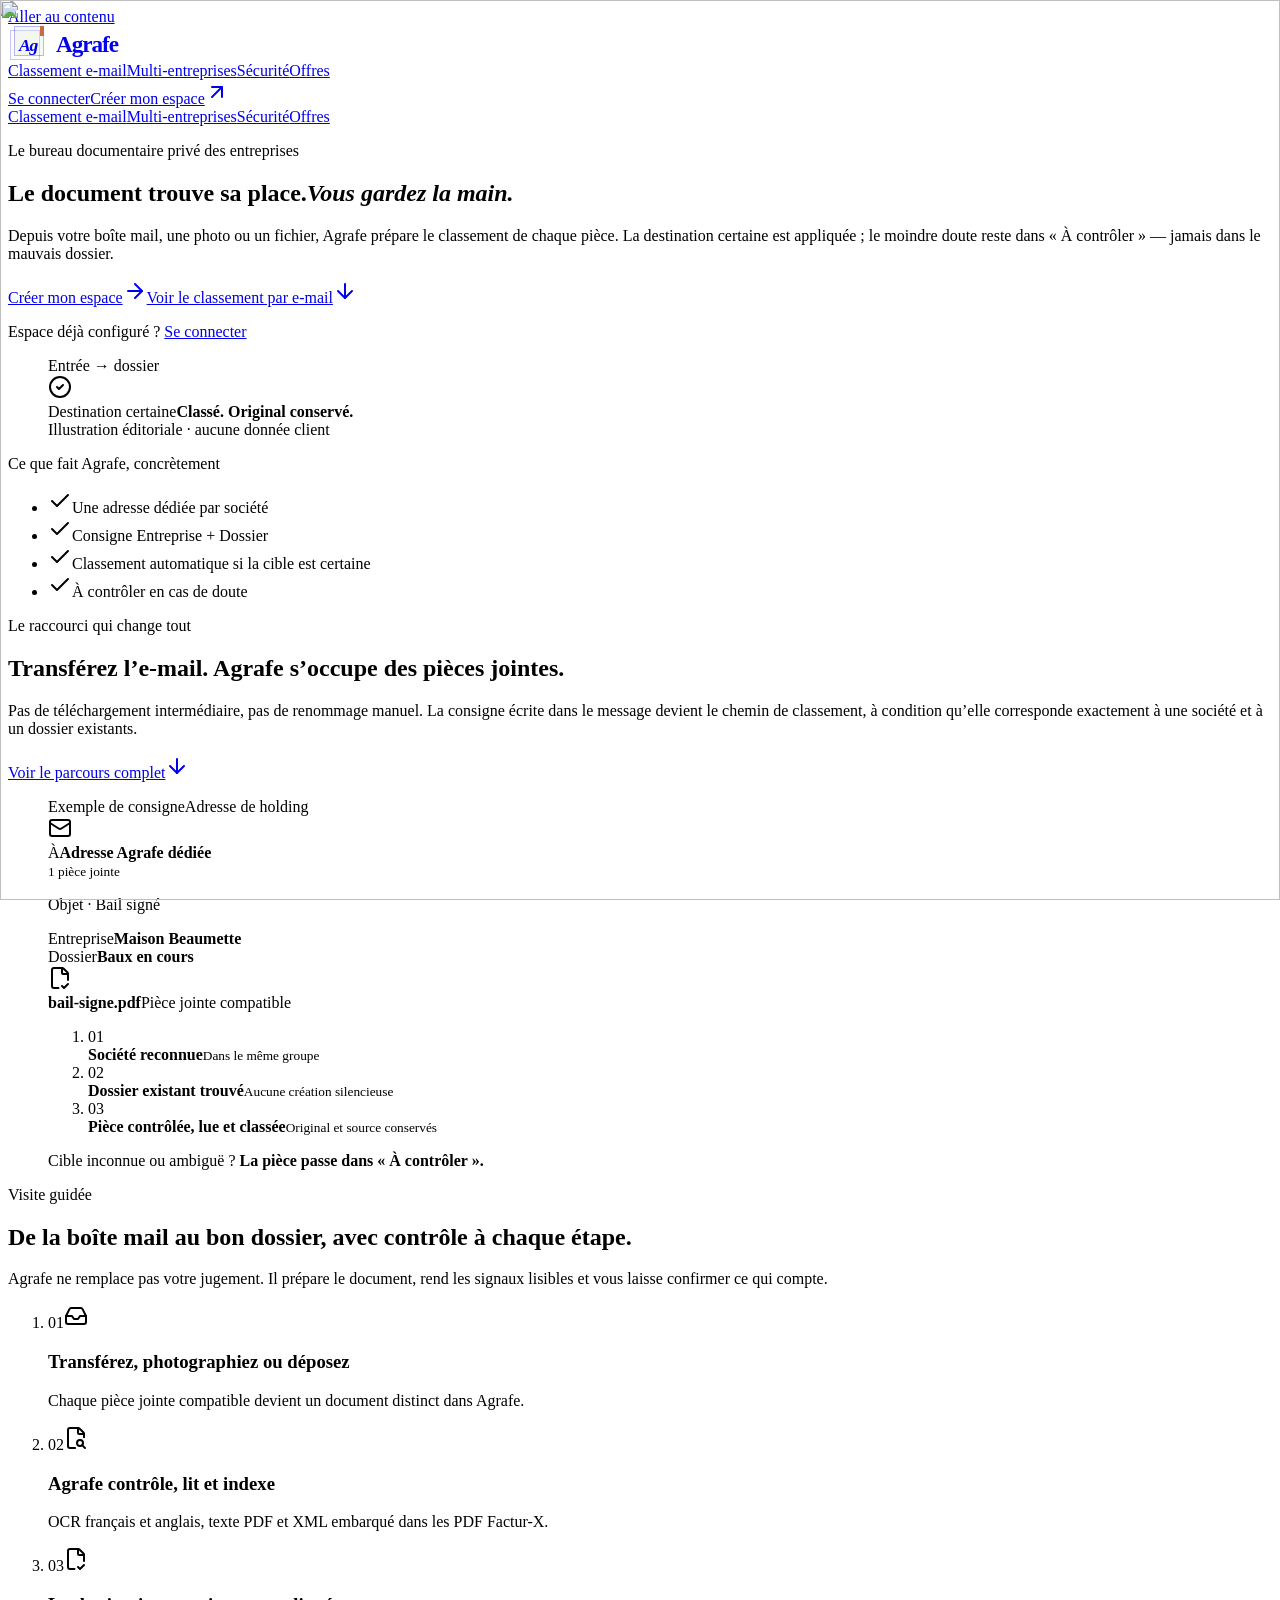
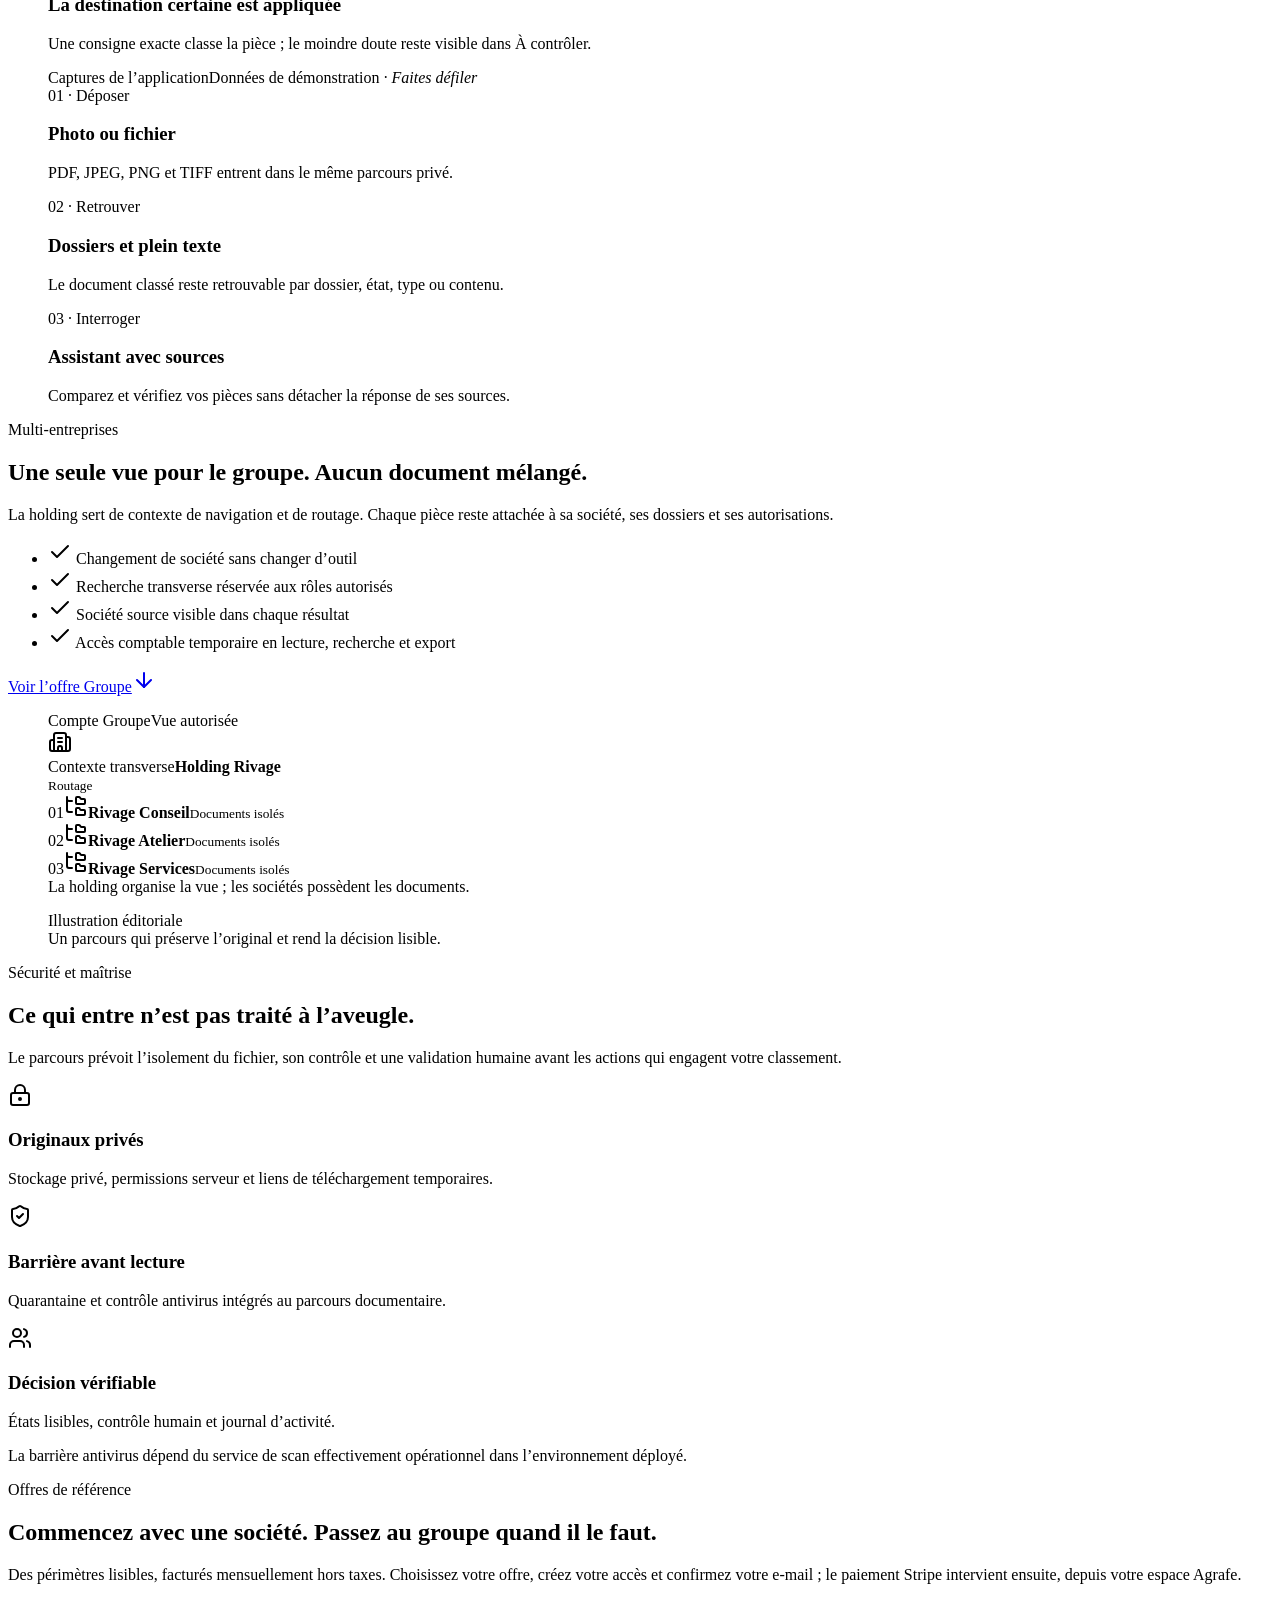
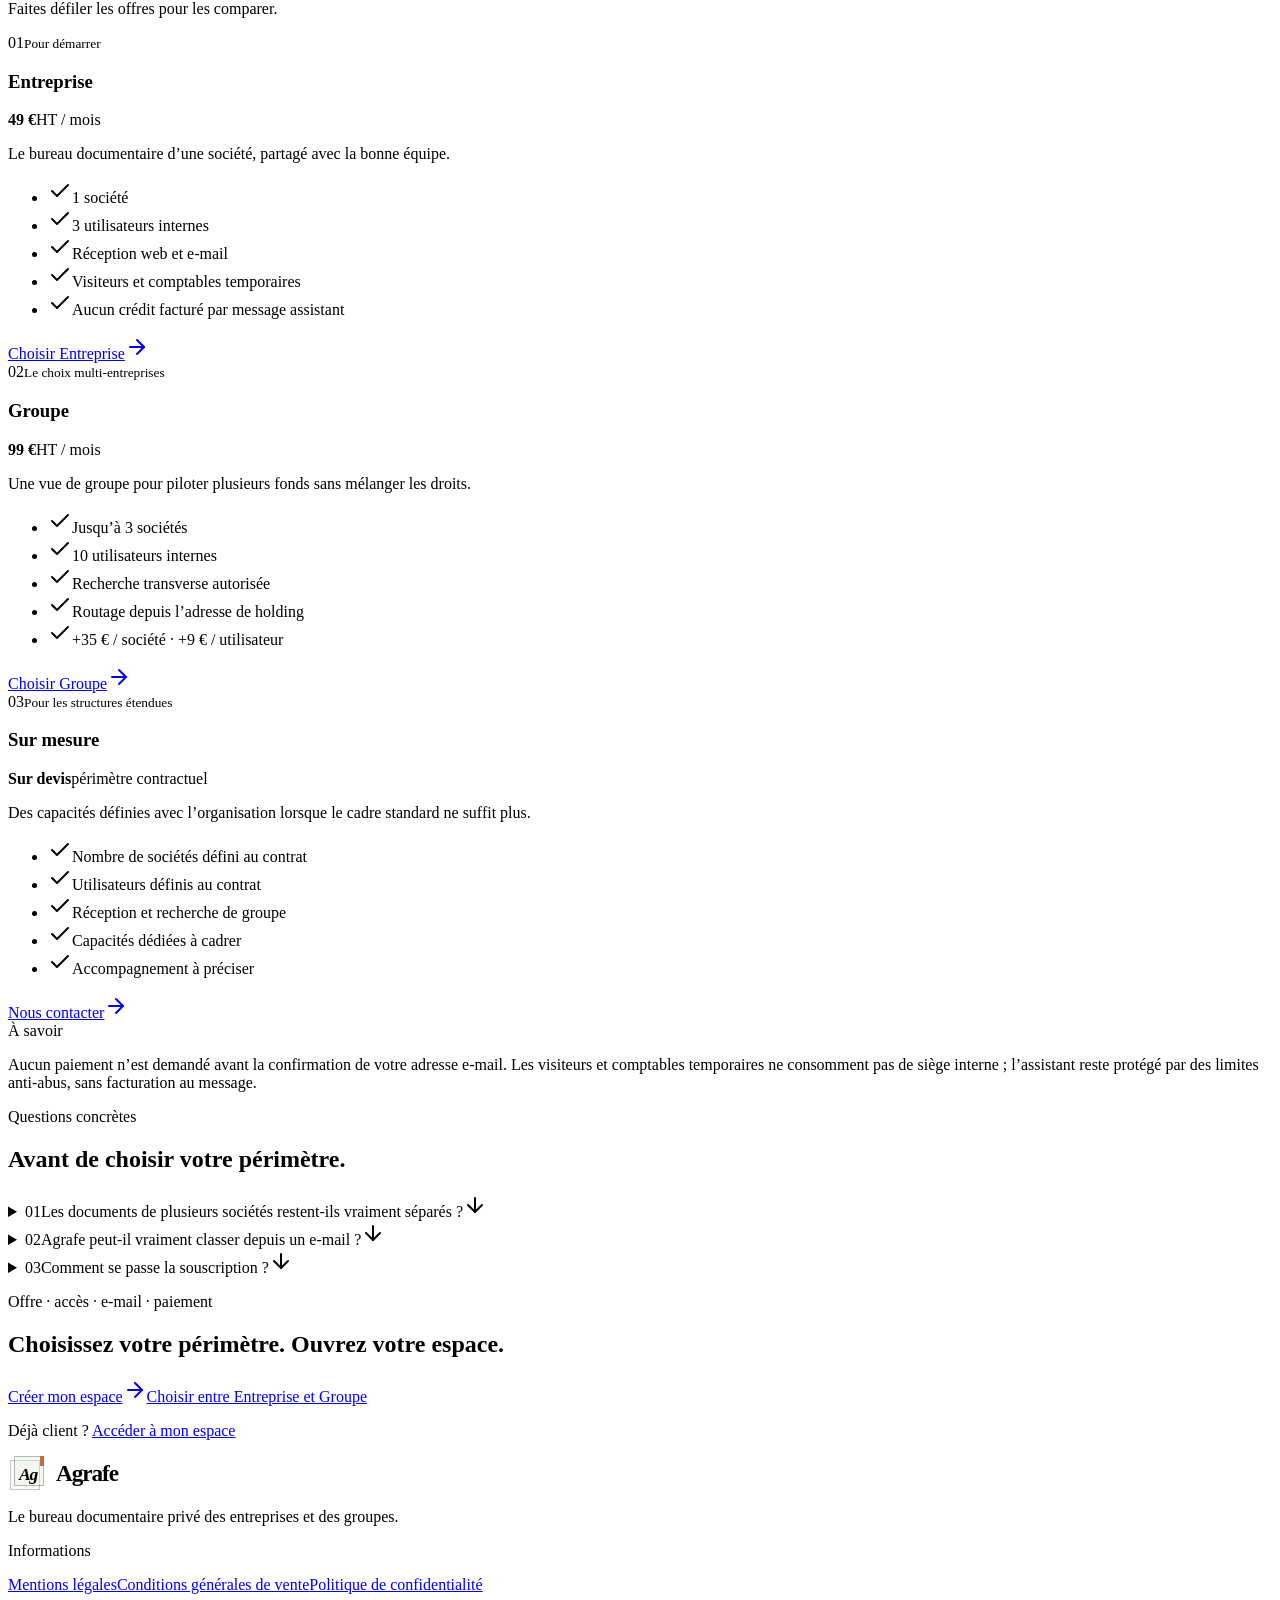
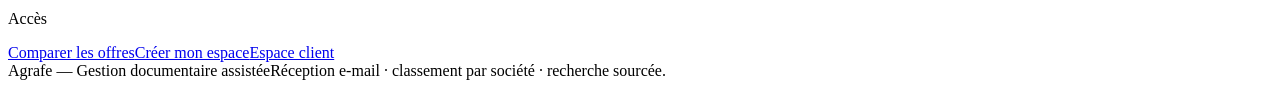
==== commit f36ea459: "Fix asset paths for GitHub Pages" ====
--- a/index.html
+++ b/index.html
@@ -1 +1 @@
-<!DOCTYPE html><html lang="fr"><head><meta charSet="utf-8"/><meta name="viewport" content="width=device-width, initial-scale=1"/><link rel="preload" as="image" href="/marketing/agrafe-document-flow.webp"/><link rel="stylesheet" href="/agrafe-premium-preview/_next/static/chunks/3ix18ghiqxzwr.css" data-precedence="next"/><link rel="stylesheet" href="/agrafe-premium-preview/_next/static/chunks/29hbn9jrq35c_.css" data-precedence="next"/><link rel="preload" as="script" fetchPriority="low" href="/agrafe-premium-preview/_next/static/chunks/0dhbjz-xsmu83.js"/><script src="/agrafe-premium-preview/_next/static/chunks/15orcrkp-_9ct.js" async=""></script><script src="/agrafe-premium-preview/_next/static/chunks/1upe53-127sm4.js" async=""></script><script src="/agrafe-premium-preview/_next/static/chunks/0kuyh1dfmgob0.js" async=""></script><script src="/agrafe-premium-preview/_next/static/chunks/turbopack-3wddgd3wvxsy-.js" async=""></script><script src="/agrafe-premium-preview/_next/static/chunks/05-c3ty_6dwfk.js" async=""></script><script src="/agrafe-premium-preview/_next/static/chunks/14mrh2-p_w84d.js" async=""></script><script src="/agrafe-premium-preview/_next/static/chunks/38p5dbc7zstc3.js" async=""></script><link rel="preload" href="https://fonts.googleapis.com/css2?family=Manrope:wght@400;500;600;700;800&amp;family=Newsreader:opsz,wght@6..72,400;6..72,500;6..72,600&amp;display=swap" as="style"/><link rel="preconnect" href="https://fonts.googleapis.com"/><link rel="preconnect" href="https://fonts.gstatic.com" crossorigin="anonymous"/><meta name="theme-color" content="#11372e"/><title>Agrafe — landing premium (preview)</title><meta name="description" content="Prévisualisation de la landing Agrafe."/><meta name="robots" content="noindex, nofollow"/><link href="https://fonts.googleapis.com/css2?family=Manrope:wght@400;500;600;700;800&amp;family=Newsreader:opsz,wght@6..72,400;6..72,500;6..72,600&amp;display=swap" rel="stylesheet"/><script src="/agrafe-premium-preview/_next/static/chunks/0cz1d0mv5g_q7.js" noModule=""></script></head><body><div hidden=""><!--$--><!--/$--></div><div class="marketing-module__fIvb4W__marketingPage sales-landing-module__Cc-9pW__page"><a class="marketing-module__fIvb4W__skipLink" href="#contenu">Aller au contenu</a><header class="marketing-module__fIvb4W__siteHeader"><div class="marketing-module__fIvb4W__headerInner"><a class="marketing-module__fIvb4W__brandLink" aria-label="Agrafe — accueil" href="/agrafe-premium-preview/"><span class="marketing-module__fIvb4W__brand" role="img" aria-label="Agrafe" style="display:inline-flex;align-items:center;gap:0.75rem"><span aria-hidden="true" style="position:relative;display:inline-grid;width:2.25rem;height:2.25rem;flex-shrink:0;place-items:center"><span style="position:absolute;bottom:0.125rem;left:0.125rem;width:1.75rem;height:1.75rem;border:1px solid currentColor;opacity:0.22;background:#f6f2e8"></span><span style="position:absolute;left:0.375rem;top:0;width:1.75rem;height:1.75rem;border:1px solid currentColor;opacity:0.28;background:#dcebd7"></span><span style="position:absolute;right:0;top:0;width:0.25rem;height:0.625rem;background:#c66a48;opacity:1"></span><span style="position:relative;margin-left:0.25rem;margin-top:0.125rem;font-family:var(--font-newsreader), Georgia, serif;font-size:1.1rem;font-style:italic;font-weight:650;letter-spacing:-0.07em">Ag</span></span><span style="font-family:var(--font-newsreader), Georgia, serif;font-size:1.45rem;font-weight:600;letter-spacing:-0.045em">Agrafe</span></span></a><nav class="marketing-module__fIvb4W__desktopNav" aria-label="Navigation principale"><a href="/agrafe-premium-preview/#classement-email">Classement e-mail</a><a href="/agrafe-premium-preview/#multi-entreprises">Multi-entreprises</a><a href="/agrafe-premium-preview/#securite">Sécurité</a><a href="/agrafe-premium-preview/#offres">Offres</a></nav><div class="marketing-module__fIvb4W__headerActions"><a class="marketing-module__fIvb4W__customerLink" href="https://liasse-five.vercel.app/login">Se connecter</a><a class="marketing-module__fIvb4W__signupLink" href="https://liasse-five.vercel.app/inscription?plan=essential">Créer mon espace<svg xmlns="http://www.w3.org/2000/svg" width="24" height="24" viewBox="0 0 24 24" fill="none" stroke="currentColor" stroke-width="2" stroke-linecap="round" stroke-linejoin="round" class="lucide lucide-arrow-up-right" aria-hidden="true"><path d="M7 7h10v10"></path><path d="M7 17 17 7"></path></svg></a></div></div><nav class="marketing-module__fIvb4W__mobileNav" aria-label="Navigation des sections"><a href="/agrafe-premium-preview/#classement-email">Classement e-mail</a><a href="/agrafe-premium-preview/#multi-entreprises">Multi-entreprises</a><a href="/agrafe-premium-preview/#securite">Sécurité</a><a href="/agrafe-premium-preview/#offres">Offres</a></nav></header><main id="contenu"><section class="sales-landing-module__Cc-9pW__hero" aria-labelledby="hero-title"><div class="sales-landing-module__Cc-9pW__heroCopy"><p class="sales-landing-module__Cc-9pW__eyebrow">Le bureau documentaire privé des entreprises</p><h1 id="hero-title">Le document trouve sa place.<em>Vous gardez la main.</em></h1><p class="sales-landing-module__Cc-9pW__heroLead">Depuis votre boîte mail, une photo ou un fichier, Agrafe prépare le classement de chaque pièce. La destination certaine est appliquée ; le moindre doute reste dans « À contrôler » — jamais dans le mauvais dossier.</p><div class="sales-landing-module__Cc-9pW__heroActions"><a class="sales-landing-module__Cc-9pW__primaryAction" href="https://liasse-five.vercel.app/inscription?plan=essential">Créer mon espace<svg xmlns="http://www.w3.org/2000/svg" width="24" height="24" viewBox="0 0 24 24" fill="none" stroke="currentColor" stroke-width="2" stroke-linecap="round" stroke-linejoin="round" class="lucide lucide-arrow-right" aria-hidden="true"><path d="M5 12h14"></path><path d="m12 5 7 7-7 7"></path></svg></a><a class="sales-landing-module__Cc-9pW__secondaryAction" href="#classement-email">Voir le classement par e-mail<svg xmlns="http://www.w3.org/2000/svg" width="24" height="24" viewBox="0 0 24 24" fill="none" stroke="currentColor" stroke-width="2" stroke-linecap="round" stroke-linejoin="round" class="lucide lucide-arrow-down" aria-hidden="true"><path d="M12 5v14"></path><path d="m19 12-7 7-7-7"></path></svg></a></div><p class="sales-landing-module__Cc-9pW__existingCustomer">Espace déjà configuré ? <a href="https://liasse-five.vercel.app/login">Se connecter</a></p></div><figure class="sales-landing-module__Cc-9pW__heroVisual"><div class="sales-landing-module__Cc-9pW__heroImageFrame"><img alt="" decoding="async" data-nimg="fill" style="position:absolute;height:100%;width:100%;left:0;top:0;right:0;bottom:0;color:transparent" src="/marketing/agrafe-document-flow.webp"/><span class="sales-landing-module__Cc-9pW__heroImageLabel" aria-hidden="true">Entrée → dossier</span><div class="sales-landing-module__Cc-9pW__heroImageRail" aria-hidden="true"></div><div class="sales-landing-module__Cc-9pW__heroStatusCard"><svg xmlns="http://www.w3.org/2000/svg" width="24" height="24" viewBox="0 0 24 24" fill="none" stroke="currentColor" stroke-width="2" stroke-linecap="round" stroke-linejoin="round" class="lucide lucide-circle-check" aria-hidden="true"><circle cx="12" cy="12" r="10"></circle><path d="m9 12 2 2 4-4"></path></svg><div><span>Destination certaine</span><strong>Classé. Original conservé.</strong></div></div></div><figcaption>Illustration éditoriale · aucune donnée client</figcaption></figure></section><section class="sales-landing-module__Cc-9pW__proofRail" aria-label="Fonctions principales vérifiées"><p>Ce que fait Agrafe, concrètement</p><ul><li><svg xmlns="http://www.w3.org/2000/svg" width="24" height="24" viewBox="0 0 24 24" fill="none" stroke="currentColor" stroke-width="2" stroke-linecap="round" stroke-linejoin="round" class="lucide lucide-check" aria-hidden="true"><path d="M20 6 9 17l-5-5"></path></svg>Une adresse dédiée par société</li><li><svg xmlns="http://www.w3.org/2000/svg" width="24" height="24" viewBox="0 0 24 24" fill="none" stroke="currentColor" stroke-width="2" stroke-linecap="round" stroke-linejoin="round" class="lucide lucide-check" aria-hidden="true"><path d="M20 6 9 17l-5-5"></path></svg>Consigne Entreprise + Dossier</li><li><svg xmlns="http://www.w3.org/2000/svg" width="24" height="24" viewBox="0 0 24 24" fill="none" stroke="currentColor" stroke-width="2" stroke-linecap="round" stroke-linejoin="round" class="lucide lucide-check" aria-hidden="true"><path d="M20 6 9 17l-5-5"></path></svg>Classement automatique si la cible est certaine</li><li><svg xmlns="http://www.w3.org/2000/svg" width="24" height="24" viewBox="0 0 24 24" fill="none" stroke="currentColor" stroke-width="2" stroke-linecap="round" stroke-linejoin="round" class="lucide lucide-check" aria-hidden="true"><path d="M20 6 9 17l-5-5"></path></svg>À contrôler en cas de doute</li></ul></section><section class="sales-landing-module__Cc-9pW__emailSection" id="classement-email" aria-labelledby="email-title"><div class="sales-landing-module__Cc-9pW__emailCopy"><p class="sales-landing-module__Cc-9pW__eyebrow">Le raccourci qui change tout</p><h2 id="email-title">Transférez l’e-mail. Agrafe s’occupe des pièces jointes.</h2><p>Pas de téléchargement intermédiaire, pas de renommage manuel. La consigne écrite dans le message devient le chemin de classement, à condition qu’elle corresponde exactement à une société et à un dossier existants.</p><a href="#visite-guidee">Voir le parcours complet<svg xmlns="http://www.w3.org/2000/svg" width="24" height="24" viewBox="0 0 24 24" fill="none" stroke="currentColor" stroke-width="2" stroke-linecap="round" stroke-linejoin="round" class="lucide lucide-arrow-down" aria-hidden="true"><path d="M12 5v14"></path><path d="m19 12-7 7-7-7"></path></svg></a></div><figure class="sales-landing-module__Cc-9pW__emailBoard"><figcaption class="sales-landing-module__Cc-9pW__emailBoardTopline"><span>Exemple de consigne</span><span>Adresse de holding</span></figcaption><div class="sales-landing-module__Cc-9pW__emailMessage"><div class="sales-landing-module__Cc-9pW__emailMessageHeader"><svg xmlns="http://www.w3.org/2000/svg" width="24" height="24" viewBox="0 0 24 24" fill="none" stroke="currentColor" stroke-width="2" stroke-linecap="round" stroke-linejoin="round" class="lucide lucide-mail" aria-hidden="true"><path d="m22 7-8.991 5.727a2 2 0 0 1-2.009 0L2 7"></path><rect x="2" y="4" width="20" height="16" rx="2"></rect></svg><div><span>À</span><strong>Adresse Agrafe dédiée</strong></div><small>1 pièce jointe</small></div><p class="sales-landing-module__Cc-9pW__emailSubject">Objet · Bail signé</p><div class="sales-landing-module__Cc-9pW__emailDirective"><div><span>Entreprise</span><strong>Maison Beaumette</strong></div><div><span>Dossier</span><strong>Baux en cours</strong></div></div><div class="sales-landing-module__Cc-9pW__emailAttachment"><svg xmlns="http://www.w3.org/2000/svg" width="24" height="24" viewBox="0 0 24 24" fill="none" stroke="currentColor" stroke-width="2" stroke-linecap="round" stroke-linejoin="round" class="lucide lucide-file-check-corner" aria-hidden="true"><path d="M10.5 22H6a2 2 0 0 1-2-2V4a2 2 0 0 1 2-2h8a2.4 2.4 0 0 1 1.706.706l3.588 3.588A2.4 2.4 0 0 1 20 8v6"></path><path d="M14 2v5a1 1 0 0 0 1 1h5"></path><path d="m14 20 2 2 4-4"></path></svg><div><strong>bail-signe.pdf</strong><span>Pièce jointe compatible</span></div></div></div><ol class="sales-landing-module__Cc-9pW__emailPipeline"><li><span>01</span><div><strong>Société reconnue</strong><small>Dans le même groupe</small></div></li><li><span>02</span><div><strong>Dossier existant trouvé</strong><small>Aucune création silencieuse</small></div></li><li><span>03</span><div><strong>Pièce contrôlée, lue et classée</strong><small>Original et source conservés</small></div></li></ol><p class="sales-landing-module__Cc-9pW__emailFallback">Cible inconnue ou ambiguë ? <strong>La pièce passe dans « À contrôler ».</strong></p></figure></section><section class="sales-landing-module__Cc-9pW__guideSection" id="visite-guidee" aria-labelledby="guide-title"><div class="sales-landing-module__Cc-9pW__guideIntro"><p class="sales-landing-module__Cc-9pW__eyebrow">Visite guidée</p><h2 id="guide-title">De la boîte mail au bon dossier, avec contrôle à chaque étape.</h2><p>Agrafe ne remplace pas votre jugement. Il prépare le document, rend les signaux lisibles et vous laisse confirmer ce qui compte.</p><ol class="sales-landing-module__Cc-9pW__journeyList"><li><span>01</span><svg xmlns="http://www.w3.org/2000/svg" width="24" height="24" viewBox="0 0 24 24" fill="none" stroke="currentColor" stroke-width="2" stroke-linecap="round" stroke-linejoin="round" class="lucide lucide-inbox" aria-hidden="true"><polyline points="22 12 16 12 14 15 10 15 8 12 2 12"></polyline><path d="M5.45 5.11 2 12v6a2 2 0 0 0 2 2h16a2 2 0 0 0 2-2v-6l-3.45-6.89A2 2 0 0 0 16.76 4H7.24a2 2 0 0 0-1.79 1.11z"></path></svg><div><h3>Transférez, photographiez ou déposez</h3><p>Chaque pièce jointe compatible devient un document distinct dans Agrafe.</p></div></li><li><span>02</span><svg xmlns="http://www.w3.org/2000/svg" width="24" height="24" viewBox="0 0 24 24" fill="none" stroke="currentColor" stroke-width="2" stroke-linecap="round" stroke-linejoin="round" class="lucide lucide-file-search-corner" aria-hidden="true"><path d="M11.1 22H6a2 2 0 0 1-2-2V4a2 2 0 0 1 2-2h8a2.4 2.4 0 0 1 1.706.706l3.589 3.588A2.4 2.4 0 0 1 20 8v3.25"></path><path d="M14 2v5a1 1 0 0 0 1 1h5"></path><path d="m21 22-2.88-2.88"></path><circle cx="16" cy="17" r="3"></circle></svg><div><h3>Agrafe contrôle, lit et indexe</h3><p>OCR français et anglais, texte PDF et XML embarqué dans les PDF Factur-X.</p></div></li><li><span>03</span><svg xmlns="http://www.w3.org/2000/svg" width="24" height="24" viewBox="0 0 24 24" fill="none" stroke="currentColor" stroke-width="2" stroke-linecap="round" stroke-linejoin="round" class="lucide lucide-file-check-corner" aria-hidden="true"><path d="M10.5 22H6a2 2 0 0 1-2-2V4a2 2 0 0 1 2-2h8a2.4 2.4 0 0 1 1.706.706l3.588 3.588A2.4 2.4 0 0 1 20 8v6"></path><path d="M14 2v5a1 1 0 0 0 1 1h5"></path><path d="m14 20 2 2 4-4"></path></svg><div><h3>La destination certaine est appliquée</h3><p>Une consigne exacte classe la pièce ; le moindre doute reste visible dans À contrôler.</p></div></li></ol></div><figure class="sales-landing-module__Cc-9pW__productEvidence"><figcaption><span>Captures de l’application</span><span>Données de démonstration<em class="sales-landing-module__Cc-9pW__mobileGalleryHint"> · Faites défiler</em></span></figcaption><div class="sales-landing-module__Cc-9pW__productEvidenceGrid" role="region" aria-label="Trois captures de démonstration : déposer, retrouver et interroger" tabindex="0"><article class="sales-landing-module__Cc-9pW__productShot"><div class="sales-landing-module__Cc-9pW__productShotImage"><img alt="Écran Agrafe permettant de photographier un document ou de sélectionner des fichiers" loading="lazy" decoding="async" data-nimg="fill" style="position:absolute;height:100%;width:100%;left:0;top:0;right:0;bottom:0;color:transparent" src="/marketing/agrafe-product-upload.webp"/></div><span>01 · Déposer</span><h3>Photo ou fichier</h3><p>PDF, JPEG, PNG et TIFF entrent dans le même parcours privé.</p></article><article class="sales-landing-module__Cc-9pW__productShot undefined"><div class="sales-landing-module__Cc-9pW__productShotImage sales-landing-module__Cc-9pW__productShotSearch"><img alt="Écran Agrafe de recherche plein texte et de navigation dans les dossiers" loading="lazy" decoding="async" data-nimg="fill" style="position:absolute;height:100%;width:100%;left:0;top:0;right:0;bottom:0;color:transparent" src="/marketing/agrafe-product-search.webp"/></div><span>02 · Retrouver</span><h3>Dossiers et plein texte</h3><p>Le document classé reste retrouvable par dossier, état, type ou contenu.</p></article><article class="sales-landing-module__Cc-9pW__productShot undefined"><div class="sales-landing-module__Cc-9pW__productShotImage sales-landing-module__Cc-9pW__productShotAssistant"><img alt="Écran de l’assistant documentaire Agrafe avec raisonnement relié aux sources privées" loading="lazy" decoding="async" data-nimg="fill" style="position:absolute;height:100%;width:100%;left:0;top:0;right:0;bottom:0;color:transparent" src="/marketing/agrafe-product-assistant.webp"/></div><span>03 · Interroger</span><h3>Assistant avec sources</h3><p>Comparez et vérifiez vos pièces sans détacher la réponse de ses sources.</p></article></div></figure></section><section class="sales-landing-module__Cc-9pW__groupSection" id="multi-entreprises" aria-labelledby="group-title"><div class="sales-landing-module__Cc-9pW__groupCopy"><p class="sales-landing-module__Cc-9pW__eyebrowLight">Multi-entreprises</p><h2 id="group-title">Une seule vue pour le groupe. Aucun document mélangé.</h2><p>La holding sert de contexte de navigation et de routage. Chaque pièce reste attachée à sa société, ses dossiers et ses autorisations.</p><ul><li><svg xmlns="http://www.w3.org/2000/svg" width="24" height="24" viewBox="0 0 24 24" fill="none" stroke="currentColor" stroke-width="2" stroke-linecap="round" stroke-linejoin="round" class="lucide lucide-check" aria-hidden="true"><path d="M20 6 9 17l-5-5"></path></svg> Changement de société sans changer d’outil</li><li><svg xmlns="http://www.w3.org/2000/svg" width="24" height="24" viewBox="0 0 24 24" fill="none" stroke="currentColor" stroke-width="2" stroke-linecap="round" stroke-linejoin="round" class="lucide lucide-check" aria-hidden="true"><path d="M20 6 9 17l-5-5"></path></svg> Recherche transverse réservée aux rôles autorisés</li><li><svg xmlns="http://www.w3.org/2000/svg" width="24" height="24" viewBox="0 0 24 24" fill="none" stroke="currentColor" stroke-width="2" stroke-linecap="round" stroke-linejoin="round" class="lucide lucide-check" aria-hidden="true"><path d="M20 6 9 17l-5-5"></path></svg> Société source visible dans chaque résultat</li><li><svg xmlns="http://www.w3.org/2000/svg" width="24" height="24" viewBox="0 0 24 24" fill="none" stroke="currentColor" stroke-width="2" stroke-linecap="round" stroke-linejoin="round" class="lucide lucide-check" aria-hidden="true"><path d="M20 6 9 17l-5-5"></path></svg> Accès comptable temporaire en lecture, recherche et export</li></ul><a href="#offres">Voir l’offre Groupe<svg xmlns="http://www.w3.org/2000/svg" width="24" height="24" viewBox="0 0 24 24" fill="none" stroke="currentColor" stroke-width="2" stroke-linecap="round" stroke-linejoin="round" class="lucide lucide-arrow-down" aria-hidden="true"><path d="M12 5v14"></path><path d="m19 12-7 7-7-7"></path></svg></a></div><figure class="sales-landing-module__Cc-9pW__groupDiagram"><div class="sales-landing-module__Cc-9pW__diagramHeader"><span>Compte Groupe</span><span>Vue autorisée</span></div><div class="sales-landing-module__Cc-9pW__holdingNode"><svg xmlns="http://www.w3.org/2000/svg" width="24" height="24" viewBox="0 0 24 24" fill="none" stroke="currentColor" stroke-width="2" stroke-linecap="round" stroke-linejoin="round" class="lucide lucide-building2 lucide-building-2" aria-hidden="true"><path d="M10 12h4"></path><path d="M10 8h4"></path><path d="M14 21v-3a2 2 0 0 0-4 0v3"></path><path d="M6 10H4a2 2 0 0 0-2 2v7a2 2 0 0 0 2 2h16a2 2 0 0 0 2-2V9a2 2 0 0 0-2-2h-2"></path><path d="M6 21V5a2 2 0 0 1 2-2h8a2 2 0 0 1 2 2v16"></path></svg><div><span>Contexte transverse</span><strong>Holding Rivage</strong></div><small>Routage</small></div><div class="sales-landing-module__Cc-9pW__diagramStem" aria-hidden="true"></div><div class="sales-landing-module__Cc-9pW__companyNodes"><div><span>0<!-- -->1</span><svg xmlns="http://www.w3.org/2000/svg" width="24" height="24" viewBox="0 0 24 24" fill="none" stroke="currentColor" stroke-width="2" stroke-linecap="round" stroke-linejoin="round" class="lucide lucide-folder-tree" aria-hidden="true"><path d="M20 10a1 1 0 0 0 1-1V6a1 1 0 0 0-1-1h-2.5a1 1 0 0 1-.8-.4l-.9-1.2A1 1 0 0 0 15 3h-2a1 1 0 0 0-1 1v5a1 1 0 0 0 1 1Z"></path><path d="M20 21a1 1 0 0 0 1-1v-3a1 1 0 0 0-1-1h-2.9a1 1 0 0 1-.88-.55l-.42-.85a1 1 0 0 0-.92-.6H13a1 1 0 0 0-1 1v5a1 1 0 0 0 1 1Z"></path><path d="M3 5a2 2 0 0 0 2 2h3"></path><path d="M3 3v13a2 2 0 0 0 2 2h3"></path></svg><strong>Rivage <!-- -->Conseil</strong><small>Documents isolés</small></div><div><span>0<!-- -->2</span><svg xmlns="http://www.w3.org/2000/svg" width="24" height="24" viewBox="0 0 24 24" fill="none" stroke="currentColor" stroke-width="2" stroke-linecap="round" stroke-linejoin="round" class="lucide lucide-folder-tree" aria-hidden="true"><path d="M20 10a1 1 0 0 0 1-1V6a1 1 0 0 0-1-1h-2.5a1 1 0 0 1-.8-.4l-.9-1.2A1 1 0 0 0 15 3h-2a1 1 0 0 0-1 1v5a1 1 0 0 0 1 1Z"></path><path d="M20 21a1 1 0 0 0 1-1v-3a1 1 0 0 0-1-1h-2.9a1 1 0 0 1-.88-.55l-.42-.85a1 1 0 0 0-.92-.6H13a1 1 0 0 0-1 1v5a1 1 0 0 0 1 1Z"></path><path d="M3 5a2 2 0 0 0 2 2h3"></path><path d="M3 3v13a2 2 0 0 0 2 2h3"></path></svg><strong>Rivage <!-- -->Atelier</strong><small>Documents isolés</small></div><div><span>0<!-- -->3</span><svg xmlns="http://www.w3.org/2000/svg" width="24" height="24" viewBox="0 0 24 24" fill="none" stroke="currentColor" stroke-width="2" stroke-linecap="round" stroke-linejoin="round" class="lucide lucide-folder-tree" aria-hidden="true"><path d="M20 10a1 1 0 0 0 1-1V6a1 1 0 0 0-1-1h-2.5a1 1 0 0 1-.8-.4l-.9-1.2A1 1 0 0 0 15 3h-2a1 1 0 0 0-1 1v5a1 1 0 0 0 1 1Z"></path><path d="M20 21a1 1 0 0 0 1-1v-3a1 1 0 0 0-1-1h-2.9a1 1 0 0 1-.88-.55l-.42-.85a1 1 0 0 0-.92-.6H13a1 1 0 0 0-1 1v5a1 1 0 0 0 1 1Z"></path><path d="M3 5a2 2 0 0 0 2 2h3"></path><path d="M3 3v13a2 2 0 0 0 2 2h3"></path></svg><strong>Rivage <!-- -->Services</strong><small>Documents isolés</small></div></div><figcaption>La holding organise la vue ; les sociétés possèdent les documents.</figcaption></figure></section><section class="sales-landing-module__Cc-9pW__trustSection" id="securite" aria-labelledby="trust-title"><figure class="sales-landing-module__Cc-9pW__trustVisual"><div class="sales-landing-module__Cc-9pW__trustImageFrame"><img alt="Une personne range un document dans un classeur vert" loading="lazy" decoding="async" data-nimg="fill" style="position:absolute;height:100%;width:100%;left:0;top:0;right:0;bottom:0;color:transparent" src="/marketing/agrafe-hand-filing.webp"/></div><div class="sales-landing-module__Cc-9pW__custodyInset" aria-hidden="true"><img alt="" loading="lazy" decoding="async" data-nimg="fill" style="position:absolute;height:100%;width:100%;left:0;top:0;right:0;bottom:0;color:transparent" src="/marketing/agrafe-custody-detail.webp"/><span>Illustration éditoriale</span></div><figcaption>Un parcours qui préserve l’original et rend la décision lisible.</figcaption></figure><div class="sales-landing-module__Cc-9pW__trustCopy"><p class="sales-landing-module__Cc-9pW__eyebrow">Sécurité et maîtrise</p><h2 id="trust-title">Ce qui entre n’est pas traité à l’aveugle.</h2><p class="sales-landing-module__Cc-9pW__trustLead">Le parcours prévoit l’isolement du fichier, son contrôle et une validation humaine avant les actions qui engagent votre classement.</p><div class="sales-landing-module__Cc-9pW__trustFacts"><article><svg xmlns="http://www.w3.org/2000/svg" width="24" height="24" viewBox="0 0 24 24" fill="none" stroke="currentColor" stroke-width="2" stroke-linecap="round" stroke-linejoin="round" class="lucide lucide-lock-keyhole" aria-hidden="true"><circle cx="12" cy="16" r="1"></circle><rect x="3" y="10" width="18" height="12" rx="2"></rect><path d="M7 10V7a5 5 0 0 1 10 0v3"></path></svg><div><h3>Originaux privés</h3><p>Stockage privé, permissions serveur et liens de téléchargement temporaires.</p></div></article><article><svg xmlns="http://www.w3.org/2000/svg" width="24" height="24" viewBox="0 0 24 24" fill="none" stroke="currentColor" stroke-width="2" stroke-linecap="round" stroke-linejoin="round" class="lucide lucide-shield-check" aria-hidden="true"><path d="M20 13c0 5-3.5 7.5-7.66 8.95a1 1 0 0 1-.67-.01C7.5 20.5 4 18 4 13V6a1 1 0 0 1 1-1c2 0 4.5-1.2 6.24-2.72a1.17 1.17 0 0 1 1.52 0C14.51 3.81 17 5 19 5a1 1 0 0 1 1 1z"></path><path d="m9 12 2 2 4-4"></path></svg><div><h3>Barrière avant lecture</h3><p>Quarantaine et contrôle antivirus intégrés au parcours documentaire.</p></div></article><article><svg xmlns="http://www.w3.org/2000/svg" width="24" height="24" viewBox="0 0 24 24" fill="none" stroke="currentColor" stroke-width="2" stroke-linecap="round" stroke-linejoin="round" class="lucide lucide-users" aria-hidden="true"><path d="M16 21v-2a4 4 0 0 0-4-4H6a4 4 0 0 0-4 4v2"></path><path d="M16 3.128a4 4 0 0 1 0 7.744"></path><path d="M22 21v-2a4 4 0 0 0-3-3.87"></path><circle cx="9" cy="7" r="4"></circle></svg><div><h3>Décision vérifiable</h3><p>États lisibles, contrôle humain et journal d’activité.</p></div></article></div><p class="sales-landing-module__Cc-9pW__securityCaveat">La barrière antivirus dépend du service de scan effectivement opérationnel dans l’environnement déployé.</p></div></section><section class="sales-landing-module__Cc-9pW__pricingSection" id="offres" aria-labelledby="pricing-title"><div class="sales-landing-module__Cc-9pW__pricingHeading"><div><p class="sales-landing-module__Cc-9pW__eyebrow">Offres de référence</p><h2 id="pricing-title">Commencez avec une société. Passez au groupe quand il le faut.</h2></div><p>Des périmètres lisibles, facturés mensuellement hors taxes. Choisissez votre offre, créez votre accès et confirmez votre e-mail ; le paiement Stripe intervient ensuite, depuis votre espace Agrafe.</p><p class="sales-landing-module__Cc-9pW__mobileOfferHint">Faites défiler les offres pour les comparer.</p></div><div class="sales-landing-module__Cc-9pW__planGrid" role="region" aria-label="Comparaison des trois offres Agrafe" tabindex="0"><article class="sales-landing-module__Cc-9pW__plan"><div class="sales-landing-module__Cc-9pW__planTopline"><span>01</span><small>Pour démarrer</small></div><h3>Entreprise</h3><div class="sales-landing-module__Cc-9pW__planPrice"><strong>49 €</strong><span>HT / mois</span></div><p>Le bureau documentaire d’une société, partagé avec la bonne équipe.</p><ul><li><svg xmlns="http://www.w3.org/2000/svg" width="24" height="24" viewBox="0 0 24 24" fill="none" stroke="currentColor" stroke-width="2" stroke-linecap="round" stroke-linejoin="round" class="lucide lucide-check" aria-hidden="true"><path d="M20 6 9 17l-5-5"></path></svg>1 société</li><li><svg xmlns="http://www.w3.org/2000/svg" width="24" height="24" viewBox="0 0 24 24" fill="none" stroke="currentColor" stroke-width="2" stroke-linecap="round" stroke-linejoin="round" class="lucide lucide-check" aria-hidden="true"><path d="M20 6 9 17l-5-5"></path></svg>3 utilisateurs internes</li><li><svg xmlns="http://www.w3.org/2000/svg" width="24" height="24" viewBox="0 0 24 24" fill="none" stroke="currentColor" stroke-width="2" stroke-linecap="round" stroke-linejoin="round" class="lucide lucide-check" aria-hidden="true"><path d="M20 6 9 17l-5-5"></path></svg>Réception web et e-mail</li><li><svg xmlns="http://www.w3.org/2000/svg" width="24" height="24" viewBox="0 0 24 24" fill="none" stroke="currentColor" stroke-width="2" stroke-linecap="round" stroke-linejoin="round" class="lucide lucide-check" aria-hidden="true"><path d="M20 6 9 17l-5-5"></path></svg>Visiteurs et comptables temporaires</li><li><svg xmlns="http://www.w3.org/2000/svg" width="24" height="24" viewBox="0 0 24 24" fill="none" stroke="currentColor" stroke-width="2" stroke-linecap="round" stroke-linejoin="round" class="lucide lucide-check" aria-hidden="true"><path d="M20 6 9 17l-5-5"></path></svg>Aucun crédit facturé par message assistant</li></ul><a class="sales-landing-module__Cc-9pW__planAction" href="https://liasse-five.vercel.app/inscription?plan=essential">Choisir <!-- -->Entreprise<svg xmlns="http://www.w3.org/2000/svg" width="24" height="24" viewBox="0 0 24 24" fill="none" stroke="currentColor" stroke-width="2" stroke-linecap="round" stroke-linejoin="round" class="lucide lucide-arrow-right" aria-hidden="true"><path d="M5 12h14"></path><path d="m12 5 7 7-7 7"></path></svg></a></article><article class="sales-landing-module__Cc-9pW__planFeatured"><div class="sales-landing-module__Cc-9pW__planTopline"><span>02</span><small>Le choix multi-entreprises</small></div><h3>Groupe</h3><div class="sales-landing-module__Cc-9pW__planPrice"><strong>99 €</strong><span>HT / mois</span></div><p>Une vue de groupe pour piloter plusieurs fonds sans mélanger les droits.</p><ul><li><svg xmlns="http://www.w3.org/2000/svg" width="24" height="24" viewBox="0 0 24 24" fill="none" stroke="currentColor" stroke-width="2" stroke-linecap="round" stroke-linejoin="round" class="lucide lucide-check" aria-hidden="true"><path d="M20 6 9 17l-5-5"></path></svg>Jusqu’à 3 sociétés</li><li><svg xmlns="http://www.w3.org/2000/svg" width="24" height="24" viewBox="0 0 24 24" fill="none" stroke="currentColor" stroke-width="2" stroke-linecap="round" stroke-linejoin="round" class="lucide lucide-check" aria-hidden="true"><path d="M20 6 9 17l-5-5"></path></svg>10 utilisateurs internes</li><li><svg xmlns="http://www.w3.org/2000/svg" width="24" height="24" viewBox="0 0 24 24" fill="none" stroke="currentColor" stroke-width="2" stroke-linecap="round" stroke-linejoin="round" class="lucide lucide-check" aria-hidden="true"><path d="M20 6 9 17l-5-5"></path></svg>Recherche transverse autorisée</li><li><svg xmlns="http://www.w3.org/2000/svg" width="24" height="24" viewBox="0 0 24 24" fill="none" stroke="currentColor" stroke-width="2" stroke-linecap="round" stroke-linejoin="round" class="lucide lucide-check" aria-hidden="true"><path d="M20 6 9 17l-5-5"></path></svg>Routage depuis l’adresse de holding</li><li><svg xmlns="http://www.w3.org/2000/svg" width="24" height="24" viewBox="0 0 24 24" fill="none" stroke="currentColor" stroke-width="2" stroke-linecap="round" stroke-linejoin="round" class="lucide lucide-check" aria-hidden="true"><path d="M20 6 9 17l-5-5"></path></svg>+35 € / société · +9 € / utilisateur</li></ul><a class="sales-landing-module__Cc-9pW__planAction" href="https://liasse-five.vercel.app/inscription?plan=group">Choisir <!-- -->Groupe<svg xmlns="http://www.w3.org/2000/svg" width="24" height="24" viewBox="0 0 24 24" fill="none" stroke="currentColor" stroke-width="2" stroke-linecap="round" stroke-linejoin="round" class="lucide lucide-arrow-right" aria-hidden="true"><path d="M5 12h14"></path><path d="m12 5 7 7-7 7"></path></svg></a></article><article class="sales-landing-module__Cc-9pW__plan"><div class="sales-landing-module__Cc-9pW__planTopline"><span>03</span><small>Pour les structures étendues</small></div><h3>Sur mesure</h3><div class="sales-landing-module__Cc-9pW__planPrice"><strong>Sur devis</strong><span>périmètre contractuel</span></div><p>Des capacités définies avec l’organisation lorsque le cadre standard ne suffit plus.</p><ul><li><svg xmlns="http://www.w3.org/2000/svg" width="24" height="24" viewBox="0 0 24 24" fill="none" stroke="currentColor" stroke-width="2" stroke-linecap="round" stroke-linejoin="round" class="lucide lucide-check" aria-hidden="true"><path d="M20 6 9 17l-5-5"></path></svg>Nombre de sociétés défini au contrat</li><li><svg xmlns="http://www.w3.org/2000/svg" width="24" height="24" viewBox="0 0 24 24" fill="none" stroke="currentColor" stroke-width="2" stroke-linecap="round" stroke-linejoin="round" class="lucide lucide-check" aria-hidden="true"><path d="M20 6 9 17l-5-5"></path></svg>Utilisateurs définis au contrat</li><li><svg xmlns="http://www.w3.org/2000/svg" width="24" height="24" viewBox="0 0 24 24" fill="none" stroke="currentColor" stroke-width="2" stroke-linecap="round" stroke-linejoin="round" class="lucide lucide-check" aria-hidden="true"><path d="M20 6 9 17l-5-5"></path></svg>Réception et recherche de groupe</li><li><svg xmlns="http://www.w3.org/2000/svg" width="24" height="24" viewBox="0 0 24 24" fill="none" stroke="currentColor" stroke-width="2" stroke-linecap="round" stroke-linejoin="round" class="lucide lucide-check" aria-hidden="true"><path d="M20 6 9 17l-5-5"></path></svg>Capacités dédiées à cadrer</li><li><svg xmlns="http://www.w3.org/2000/svg" width="24" height="24" viewBox="0 0 24 24" fill="none" stroke="currentColor" stroke-width="2" stroke-linecap="round" stroke-linejoin="round" class="lucide lucide-check" aria-hidden="true"><path d="M20 6 9 17l-5-5"></path></svg>Accompagnement à préciser</li></ul><a class="sales-landing-module__Cc-9pW__planAction" href="mailto:contact@sa-entreprises.fr?subject=Agrafe%20%E2%80%94%20offre%20Sur%20mesure">Nous contacter<svg xmlns="http://www.w3.org/2000/svg" width="24" height="24" viewBox="0 0 24 24" fill="none" stroke="currentColor" stroke-width="2" stroke-linecap="round" stroke-linejoin="round" class="lucide lucide-arrow-right" aria-hidden="true"><path d="M5 12h14"></path><path d="m12 5 7 7-7 7"></path></svg></a></article></div><div class="sales-landing-module__Cc-9pW__pricingNote"><span>À savoir</span><p>Aucun paiement n’est demandé avant la confirmation de votre adresse e-mail. Les visiteurs et comptables temporaires ne consomment pas de siège interne ; l’assistant reste protégé par des limites anti-abus, sans facturation au message.</p></div></section><section class="sales-landing-module__Cc-9pW__faqSection" aria-labelledby="faq-title"><div><p class="sales-landing-module__Cc-9pW__eyebrow">Questions concrètes</p><h2 id="faq-title">Avant de choisir votre périmètre.</h2></div><div class="sales-landing-module__Cc-9pW__faqList"><details><summary><span>0<!-- -->1</span>Les documents de plusieurs sociétés restent-ils vraiment séparés ?<svg xmlns="http://www.w3.org/2000/svg" width="24" height="24" viewBox="0 0 24 24" fill="none" stroke="currentColor" stroke-width="2" stroke-linecap="round" stroke-linejoin="round" class="lucide lucide-arrow-down" aria-hidden="true"><path d="M12 5v14"></path><path d="m19 12-7 7-7-7"></path></svg></summary><p>Oui. Chaque document appartient à une société et conserve ses propres dossiers et autorisations. La vue de holding et la recherche transverse ne sont accessibles qu’aux rôles autorisés.</p></details><details><summary><span>0<!-- -->2</span>Agrafe peut-il vraiment classer depuis un e-mail ?<svg xmlns="http://www.w3.org/2000/svg" width="24" height="24" viewBox="0 0 24 24" fill="none" stroke="currentColor" stroke-width="2" stroke-linecap="round" stroke-linejoin="round" class="lucide lucide-arrow-down" aria-hidden="true"><path d="M12 5v14"></path><path d="m19 12-7 7-7-7"></path></svg></summary><p>Oui. Depuis l’adresse d’une société, une consigne comme « Dossier : Baux en cours » classe la pièce jointe dans ce dossier existant. Depuis l’adresse de holding, vous pouvez préciser « Entreprise » puis « Dossier ». Si la cible est inconnue ou ambiguë, Agrafe demande un contrôle au lieu de classer au hasard.</p></details><details><summary><span>0<!-- -->3</span>Comment se passe la souscription ?<svg xmlns="http://www.w3.org/2000/svg" width="24" height="24" viewBox="0 0 24 24" fill="none" stroke="currentColor" stroke-width="2" stroke-linecap="round" stroke-linejoin="round" class="lucide lucide-arrow-down" aria-hidden="true"><path d="M12 5v14"></path><path d="m19 12-7 7-7-7"></path></svg></summary><p>Vous choisissez Entreprise ou Groupe, créez votre accès puis confirmez votre adresse e-mail. Aucun paiement n’est demandé avant cette confirmation. Vous activez ensuite l’abonnement mensuel dans l’espace sécurisé Stripe.</p></details></div></section><section class="sales-landing-module__Cc-9pW__closingSection" aria-labelledby="closing-title"><div><p class="sales-landing-module__Cc-9pW__eyebrowLight">Offre · accès · e-mail · paiement</p><h2 id="closing-title">Choisissez votre périmètre. Ouvrez votre espace.</h2></div><div class="sales-landing-module__Cc-9pW__closingActions"><a href="https://liasse-five.vercel.app/inscription?plan=essential">Créer mon espace<svg xmlns="http://www.w3.org/2000/svg" width="24" height="24" viewBox="0 0 24 24" fill="none" stroke="currentColor" stroke-width="2" stroke-linecap="round" stroke-linejoin="round" class="lucide lucide-arrow-right" aria-hidden="true"><path d="M5 12h14"></path><path d="m12 5 7 7-7 7"></path></svg></a><a href="#offres">Choisir entre Entreprise et Groupe</a><p>Déjà client ? <a href="https://liasse-five.vercel.app/login">Accéder à mon espace</a></p></div></section></main><footer class="marketing-module__fIvb4W__siteFooter" id="coordonnees"><div class="marketing-module__fIvb4W__footerPrimary"><div><span class="marketing-module__fIvb4W__footerBrand" role="img" aria-label="Agrafe" style="display:inline-flex;align-items:center;gap:0.75rem"><span aria-hidden="true" style="position:relative;display:inline-grid;width:2.25rem;height:2.25rem;flex-shrink:0;place-items:center"><span style="position:absolute;bottom:0.125rem;left:0.125rem;width:1.75rem;height:1.75rem;border:1px solid currentColor;opacity:0.22;background:#f6f2e8"></span><span style="position:absolute;left:0.375rem;top:0;width:1.75rem;height:1.75rem;border:1px solid currentColor;opacity:0.28;background:#dcebd7"></span><span style="position:absolute;right:0;top:0;width:0.25rem;height:0.625rem;background:#c66a48;opacity:1"></span><span style="position:relative;margin-left:0.25rem;margin-top:0.125rem;font-family:var(--font-newsreader), Georgia, serif;font-size:1.1rem;font-style:italic;font-weight:650;letter-spacing:-0.07em">Ag</span></span><span style="font-family:var(--font-newsreader), Georgia, serif;font-size:1.45rem;font-weight:600;letter-spacing:-0.045em">Agrafe</span></span><p class="marketing-module__fIvb4W__footerStatement">Le bureau documentaire privé des entreprises et des groupes.</p></div><div class="marketing-module__fIvb4W__footerLinks"><p>Informations</p><a href="https://liasse-five.vercel.app/mentions-legales">Mentions légales</a><a href="https://liasse-five.vercel.app/cgv">Conditions générales de vente</a><a href="https://liasse-five.vercel.app/confidentialite">Politique de confidentialité</a></div><div class="marketing-module__fIvb4W__footerContact"><p>Accès</p><a href="/agrafe-premium-preview/#offres">Comparer les offres</a><a href="https://liasse-five.vercel.app/inscription?plan=essential">Créer mon espace</a><a href="https://liasse-five.vercel.app/login">Espace client</a></div></div><div class="marketing-module__fIvb4W__footerMeta"><span>Agrafe — Gestion documentaire assistée</span><span>Réception e-mail · classement par société · recherche sourcée.</span></div></footer></div><!--$--><!--/$--><script src="/agrafe-premium-preview/_next/static/chunks/0dhbjz-xsmu83.js" id="_R_" async=""></script><script>(self.__next_f=self.__next_f||[]).push([0])</script><script>self.__next_f.push([1,"1:\"$Sreact.fragment\"\n2:I[39756,[\"/agrafe-premium-preview/_next/static/chunks/05-c3ty_6dwfk.js\",\"/agrafe-premium-preview/_next/static/chunks/14mrh2-p_w84d.js\"],\"default\"]\n3:I[37457,[\"/agrafe-premium-preview/_next/static/chunks/05-c3ty_6dwfk.js\",\"/agrafe-premium-preview/_next/static/chunks/14mrh2-p_w84d.js\"],\"default\"]\n4:I[22016,[\"/agrafe-premium-preview/_next/static/chunks/05-c3ty_6dwfk.js\",\"/agrafe-premium-preview/_next/static/chunks/14mrh2-p_w84d.js\",\"/agrafe-premium-preview/_next/static/chunks/38p5dbc7zstc3.js\"],\"\"]\ne:I[68027,[\"/agrafe-premium-preview/_next/static/chunks/05-c3ty_6dwfk.js\",\"/agrafe-premium-preview/_next/static/chunks/14mrh2-p_w84d.js\"],\"default\",1]\n:HL[\"/agrafe-premium-preview/_next/static/chunks/3ix18ghiqxzwr.css\",\"style\"]\n:HL[\"/agrafe-premium-preview/_next/static/chunks/29hbn9jrq35c_.css\",\"style\"]\n:HL[\"https://fonts.googleapis.com/css2?family=Manrope:wght@400;500;600;700;800\u0026family=Newsreader:opsz,wght@6..72,400;6..72,500;6..72,600\u0026display=swap\",\"style\"]\n"])</script><script>self.__next_f.push([1,"0:{\"P\":null,\"c\":[\"\",\"\"],\"q\":\"\",\"i\":false,\"f\":[[[\"\",{\"children\":[\"__PAGE__\",{}]},\"$undefined\",\"$undefined\",16],[[\"$\",\"$1\",\"c\",{\"children\":[[[\"$\",\"link\",\"0\",{\"rel\":\"stylesheet\",\"href\":\"/agrafe-premium-preview/_next/static/chunks/3ix18ghiqxzwr.css\",\"precedence\":\"next\",\"crossOrigin\":\"$undefined\",\"nonce\":\"$undefined\"}],[\"$\",\"script\",\"script-0\",{\"src\":\"/agrafe-premium-preview/_next/static/chunks/05-c3ty_6dwfk.js\",\"async\":true,\"nonce\":\"$undefined\"}],[\"$\",\"script\",\"script-1\",{\"src\":\"/agrafe-premium-preview/_next/static/chunks/14mrh2-p_w84d.js\",\"async\":true,\"nonce\":\"$undefined\"}]],[\"$\",\"html\",null,{\"lang\":\"fr\",\"children\":[[\"$\",\"head\",null,{\"children\":[[\"$\",\"link\",null,{\"rel\":\"preconnect\",\"href\":\"https://fonts.googleapis.com\"}],[\"$\",\"link\",null,{\"rel\":\"preconnect\",\"href\":\"https://fonts.gstatic.com\",\"crossOrigin\":\"anonymous\"}],[\"$\",\"link\",null,{\"href\":\"https://fonts.googleapis.com/css2?family=Manrope:wght@400;500;600;700;800\u0026family=Newsreader:opsz,wght@6..72,400;6..72,500;6..72,600\u0026display=swap\",\"rel\":\"stylesheet\"}]]}],[\"$\",\"body\",null,{\"children\":[\"$\",\"$L2\",null,{\"parallelRouterKey\":\"children\",\"error\":\"$undefined\",\"errorStyles\":\"$undefined\",\"errorScripts\":\"$undefined\",\"template\":[\"$\",\"$L3\",null,{}],\"templateStyles\":\"$undefined\",\"templateScripts\":\"$undefined\",\"notFound\":[[[\"$\",\"title\",null,{\"children\":\"404: This page could not be found.\"}],[\"$\",\"div\",null,{\"style\":{\"fontFamily\":\"system-ui,\\\"Segoe UI\\\",Roboto,Helvetica,Arial,sans-serif,\\\"Apple Color Emoji\\\",\\\"Segoe UI Emoji\\\"\",\"height\":\"100vh\",\"textAlign\":\"center\",\"display\":\"flex\",\"flexDirection\":\"column\",\"alignItems\":\"center\",\"justifyContent\":\"center\"},\"children\":[\"$\",\"div\",null,{\"children\":[[\"$\",\"style\",null,{\"dangerouslySetInnerHTML\":{\"__html\":\"body{color:#000;background:#fff;margin:0}.next-error-h1{border-right:1px solid rgba(0,0,0,.3)}@media (prefers-color-scheme:dark){body{color:#fff;background:#000}.next-error-h1{border-right:1px solid rgba(255,255,255,.3)}}\"}}],[\"$\",\"h1\",null,{\"className\":\"next-error-h1\",\"style\":{\"display\":\"inline-block\",\"margin\":\"0 20px 0 0\",\"padding\":\"0 23px 0 0\",\"fontSize\":24,\"fontWeight\":500,\"verticalAlign\":\"top\",\"lineHeight\":\"49px\"},\"children\":404}],[\"$\",\"div\",null,{\"style\":{\"display\":\"inline-block\"},\"children\":[\"$\",\"h2\",null,{\"style\":{\"fontSize\":14,\"fontWeight\":400,\"lineHeight\":\"49px\",\"margin\":0},\"children\":\"This page could not be found.\"}]}]]}]}]],[]],\"forbidden\":\"$undefined\",\"unauthorized\":\"$undefined\"}]}]]}]]}],{\"children\":[[\"$\",\"$1\",\"c\",{\"children\":[[\"$\",\"div\",null,{\"className\":\"marketing-module__fIvb4W__marketingPage sales-landing-module__Cc-9pW__page\",\"children\":[[[\"$\",\"a\",null,{\"className\":\"marketing-module__fIvb4W__skipLink\",\"href\":\"#contenu\",\"children\":\"Aller au contenu\"}],[\"$\",\"header\",null,{\"className\":\"marketing-module__fIvb4W__siteHeader\",\"children\":[[\"$\",\"div\",null,{\"className\":\"marketing-module__fIvb4W__headerInner\",\"children\":[[\"$\",\"$L4\",null,{\"className\":\"marketing-module__fIvb4W__brandLink\",\"href\":\"/\",\"aria-label\":\"Agrafe — accueil\",\"children\":[\"$\",\"span\",null,{\"className\":\"marketing-module__fIvb4W__brand\",\"role\":\"img\",\"aria-label\":\"Agrafe\",\"style\":{\"display\":\"inline-flex\",\"alignItems\":\"center\",\"gap\":\"0.75rem\"},\"children\":[[\"$\",\"span\",null,{\"aria-hidden\":\"true\",\"style\":{\"position\":\"relative\",\"display\":\"inline-grid\",\"width\":\"2.25rem\",\"height\":\"2.25rem\",\"flexShrink\":0,\"placeItems\":\"center\"},\"children\":[[\"$\",\"span\",null,{\"style\":{\"position\":\"absolute\",\"bottom\":\"0.125rem\",\"left\":\"0.125rem\",\"width\":\"1.75rem\",\"height\":\"1.75rem\",\"border\":\"1px solid currentColor\",\"opacity\":0.22,\"background\":\"#f6f2e8\"}}],[\"$\",\"span\",null,{\"style\":{\"position\":\"absolute\",\"left\":\"0.375rem\",\"top\":0,\"width\":\"1.75rem\",\"height\":\"1.75rem\",\"border\":\"1px solid currentColor\",\"opacity\":0.28,\"background\":\"#dcebd7\"}}],[\"$\",\"span\",null,{\"style\":{\"position\":\"absolute\",\"right\":0,\"top\":0,\"width\":\"0.25rem\",\"height\":\"0.625rem\",\"background\":\"#c66a48\",\"opacity\":1}}],[\"$\",\"span\",null,{\"style\":{\"position\":\"relative\",\"marginLeft\":\"0.25rem\",\"marginTop\":\"0.125rem\",\"fontFamily\":\"var(--font-newsreader), Georgia, serif\",\"fontSize\":\"1.1rem\",\"fontStyle\":\"italic\",\"fontWeight\":650,\"letterSpacing\":\"-0.07em\"},\"children\":\"Ag\"}]]}],[\"$\",\"span\",null,{\"style\":{\"fontFamily\":\"var(--font-newsreader), Georgia, serif\",\"fontSize\":\"1.45rem\",\"fontWeight\":600,\"letterSpacing\":\"-0.045em\"},\"children\":\"Agrafe\"}]]}]}],[\"$\",\"nav\",null,{\"className\":\"marketing-module__fIvb4W__desktopNav\",\"aria-label\":\"Navigation principale\",\"children\":[[\"$\",\"$L4\",\"/#classement-email\",{\"href\":\"/#classement-email\",\"children\":\"Classement e-mail\"}],[\"$\",\"$L4\",\"/#multi-entreprises\",{\"href\":\"/#multi-entreprises\",\"children\":\"Multi-entreprises\"}],[\"$\",\"$L4\",\"/#securite\",{\"href\":\"/#securite\",\"children\":\"Sécurité\"}],\"$L5\"]}],\"$L6\"]}],\"$L7\"]}]],\"$L8\",\"$L9\"]}],[\"$La\",\"$Lb\"],\"$Lc\"]}],{},null,false,null]},null,false,null],\"$Ld\",false]],\"m\":\"$undefined\",\"G\":[\"$e\",[\"$Lf\"]],\"S\":true,\"h\":null,\"s\":\"$undefined\",\"l\":\"$undefined\",\"p\":\"$undefined\",\"d\":\"$undefined\",\"b\":\"U1lPx4W-jz1arL8_CEox3\"}\n"])</script><script>self.__next_f.push([1,"10:I[5014,[\"/agrafe-premium-preview/_next/static/chunks/05-c3ty_6dwfk.js\",\"/agrafe-premium-preview/_next/static/chunks/14mrh2-p_w84d.js\",\"/agrafe-premium-preview/_next/static/chunks/38p5dbc7zstc3.js\"],\"default\"]\n11:I[5500,[\"/agrafe-premium-preview/_next/static/chunks/05-c3ty_6dwfk.js\",\"/agrafe-premium-preview/_next/static/chunks/14mrh2-p_w84d.js\",\"/agrafe-premium-preview/_next/static/chunks/38p5dbc7zstc3.js\"],\"Image\"]\n1b:I[97367,[\"/agrafe-premium-preview/_next/static/chunks/05-c3ty_6dwfk.js\",\"/agrafe-premium-preview/_next/static/chunks/14mrh2-p_w84d.js\"],\"OutletBoundary\"]\n1c:\"$Sreact.suspense\"\n1e:I[97367,[\"/agrafe-premium-preview/_next/static/chunks/05-c3ty_6dwfk.js\",\"/agrafe-premium-preview/_next/static/chunks/14mrh2-p_w84d.js\"],\"ViewportBoundary\"]\n20:I[97367,[\"/agrafe-premium-preview/_next/static/chunks/05-c3ty_6dwfk.js\",\"/agrafe-premium-preview/_next/static/chunks/14mrh2-p_w84d.js\"],\"MetadataBoundary\"]\n5:[\"$\",\"$L4\",\"/#offres\",{\"href\":\"/#offres\",\"children\":\"Offres\"}]\n6:[\"$\",\"div\",null,{\"className\":\"marketing-module__fIvb4W__headerActions\",\"children\":[[\"$\",\"$L4\",null,{\"className\":\"marketing-module__fIvb4W__customerLink\",\"href\":\"https://liasse-five.vercel.app/login\",\"children\":\"Se connecter\"}],[\"$\",\"$L4\",null,{\"className\":\"marketing-module__fIvb4W__signupLink\",\"href\":\"https://liasse-five.vercel.app/inscription?plan=essential\",\"children\":[\"Créer mon espace\",[\"$\",\"$L10\",null,{\"ref\":\"$undefined\",\"iconNode\":[[\"path\",{\"d\":\"M7 7h10v10\",\"key\":\"1tivn9\"}],[\"path\",{\"d\":\"M7 17 17 7\",\"key\":\"1vkiza\"}]],\"className\":\"lucide-arrow-up-right\",\"aria-hidden\":\"true\"}]]}]]}]\n7:[\"$\",\"nav\",null,{\"className\":\"marketing-module__fIvb4W__mobileNav\",\"aria-label\":\"Navigation des sections\",\"children\":[[\"$\",\"$L4\",\"/#classement-email\",{\"href\":\"/#classement-email\",\"children\":\"Classement e-mail\"}],[\"$\",\"$L4\",\"/#multi-entreprises\",{\"href\":\"/#multi-entreprises\",\"children\":\"Multi-entreprises\"}],[\"$\",\"$L4\",\"/#securite\",{\"href\":\"/#securite\",\"children\":\"Sécurité\"}],[\"$\",\"$L4\",\"/#offres\",{\"href\":\"/#offres\",\"children\":\"Offres\"}]]}]\n"])</script><script>self.__next_f.push([1,"8:[\"$\",\"main\",null,{\"id\":\"contenu\",\"children\":[[\"$\",\"section\",null,{\"className\":\"sales-landing-module__Cc-9pW__hero\",\"aria-labelledby\":\"hero-title\",\"children\":[[\"$\",\"div\",null,{\"className\":\"sales-landing-module__Cc-9pW__heroCopy\",\"children\":[[\"$\",\"p\",null,{\"className\":\"sales-landing-module__Cc-9pW__eyebrow\",\"children\":\"Le bureau documentaire privé des entreprises\"}],[\"$\",\"h1\",null,{\"id\":\"hero-title\",\"children\":[\"Le document trouve sa place.\",[\"$\",\"em\",null,{\"children\":\"Vous gardez la main.\"}]]}],[\"$\",\"p\",null,{\"className\":\"sales-landing-module__Cc-9pW__heroLead\",\"children\":\"Depuis votre boîte mail, une photo ou un fichier, Agrafe prépare le classement de chaque pièce. La destination certaine est appliquée ; le moindre doute reste dans « À contrôler » — jamais dans le mauvais dossier.\"}],[\"$\",\"div\",null,{\"className\":\"sales-landing-module__Cc-9pW__heroActions\",\"children\":[[\"$\",\"$L4\",null,{\"className\":\"sales-landing-module__Cc-9pW__primaryAction\",\"href\":\"https://liasse-five.vercel.app/inscription?plan=essential\",\"children\":[\"Créer mon espace\",[\"$\",\"$L10\",null,{\"ref\":\"$undefined\",\"iconNode\":[[\"path\",{\"d\":\"M5 12h14\",\"key\":\"1ays0h\"}],[\"path\",{\"d\":\"m12 5 7 7-7 7\",\"key\":\"xquz4c\"}]],\"className\":\"lucide-arrow-right\",\"aria-hidden\":\"true\"}]]}],[\"$\",\"$L4\",null,{\"className\":\"sales-landing-module__Cc-9pW__secondaryAction\",\"href\":\"#classement-email\",\"children\":[\"Voir le classement par e-mail\",[\"$\",\"$L10\",null,{\"ref\":\"$undefined\",\"iconNode\":[[\"path\",{\"d\":\"M12 5v14\",\"key\":\"s699le\"}],[\"path\",{\"d\":\"m19 12-7 7-7-7\",\"key\":\"1idqje\"}]],\"className\":\"lucide-arrow-down\",\"aria-hidden\":\"true\"}]]}]]}],[\"$\",\"p\",null,{\"className\":\"sales-landing-module__Cc-9pW__existingCustomer\",\"children\":[\"Espace déjà configuré ? \",[\"$\",\"$L4\",null,{\"href\":\"https://liasse-five.vercel.app/login\",\"children\":\"Se connecter\"}]]}]]}],[\"$\",\"figure\",null,{\"className\":\"sales-landing-module__Cc-9pW__heroVisual\",\"children\":[[\"$\",\"div\",null,{\"className\":\"sales-landing-module__Cc-9pW__heroImageFrame\",\"children\":[[\"$\",\"$L11\",null,{\"src\":\"/marketing/agrafe-document-flow.webp\",\"alt\":\"\",\"fill\":true,\"priority\":true,\"sizes\":\"(max-width: 800px) 100vw, 48vw\"}],[\"$\",\"span\",null,{\"className\":\"sales-landing-module__Cc-9pW__heroImageLabel\",\"aria-hidden\":\"true\",\"children\":\"Entrée → dossier\"}],[\"$\",\"div\",null,{\"className\":\"sales-landing-module__Cc-9pW__heroImageRail\",\"aria-hidden\":\"true\"}],[\"$\",\"div\",null,{\"className\":\"sales-landing-module__Cc-9pW__heroStatusCard\",\"children\":[[\"$\",\"$L10\",null,{\"ref\":\"$undefined\",\"iconNode\":[[\"circle\",{\"cx\":\"12\",\"cy\":\"12\",\"r\":\"10\",\"key\":\"1mglay\"}],[\"path\",{\"d\":\"m9 12 2 2 4-4\",\"key\":\"dzmm74\"}]],\"className\":\"lucide-circle-check\",\"aria-hidden\":\"true\"}],[\"$\",\"div\",null,{\"children\":[[\"$\",\"span\",null,{\"children\":\"Destination certaine\"}],[\"$\",\"strong\",null,{\"children\":\"Classé. Original conservé.\"}]]}]]}]]}],[\"$\",\"figcaption\",null,{\"children\":\"Illustration éditoriale · aucune donnée client\"}]]}]]}],[\"$\",\"section\",null,{\"className\":\"sales-landing-module__Cc-9pW__proofRail\",\"aria-label\":\"Fonctions principales vérifiées\",\"children\":[[\"$\",\"p\",null,{\"children\":\"Ce que fait Agrafe, concrètement\"}],[\"$\",\"ul\",null,{\"children\":[[\"$\",\"li\",\"Une adresse dédiée par société\",{\"children\":[[\"$\",\"$L10\",null,{\"ref\":\"$undefined\",\"iconNode\":[[\"path\",{\"d\":\"M20 6 9 17l-5-5\",\"key\":\"1gmf2c\"}]],\"className\":\"lucide-check\",\"aria-hidden\":\"true\"}],\"Une adresse dédiée par société\"]}],[\"$\",\"li\",\"Consigne Entreprise + Dossier\",{\"children\":[[\"$\",\"$L10\",null,{\"ref\":\"$undefined\",\"iconNode\":\"$8:props:children:1:props:children:1:props:children:0:props:children:0:props:iconNode\",\"className\":\"lucide-check\",\"aria-hidden\":\"true\"}],\"Consigne Entreprise + Dossier\"]}],[\"$\",\"li\",\"Classement automatique si la cible est certaine\",{\"children\":[[\"$\",\"$L10\",null,{\"ref\":\"$undefined\",\"iconNode\":\"$8:props:children:1:props:children:1:props:children:0:props:children:0:props:iconNode\",\"className\":\"lucide-check\",\"aria-hidden\":\"true\"}],\"Classement automatique si la cible est certaine\"]}],[\"$\",\"li\",\"À contrôler en cas de doute\",{\"children\":[[\"$\",\"$L10\",null,{\"ref\":\"$undefined\",\"iconNode\":\"$8:props:children:1:props:children:1:props:children:0:props:children:0:props:iconNode\",\"className\":\"lucide-check\",\"aria-hidden\":\"true\"}],\"À contrôler en cas de doute\"]}]]}]]}],[\"$\",\"section\",null,{\"className\":\"sales-landing-module__Cc-9pW__emailSection\",\"id\":\"classement-email\",\"aria-labelledby\":\"email-title\",\"children\":[[\"$\",\"div\",null,{\"className\":\"sales-landing-module__Cc-9pW__emailCopy\",\"children\":[[\"$\",\"p\",null,{\"className\":\"sales-landing-module__Cc-9pW__eyebrow\",\"children\":\"Le raccourci qui change tout\"}],[\"$\",\"h2\",null,{\"id\":\"email-title\",\"children\":\"Transférez l’e-mail. Agrafe s’occupe des pièces jointes.\"}],\"$L12\",\"$L13\"]}],\"$L14\"]}],\"$L15\",\"$L16\",\"$L17\",\"$L18\",\"$L19\",\"$L1a\"]}]\n"])</script><script>self.__next_f.push([1,"9:[\"$\",\"footer\",null,{\"className\":\"marketing-module__fIvb4W__siteFooter\",\"id\":\"coordonnees\",\"children\":[[\"$\",\"div\",null,{\"className\":\"marketing-module__fIvb4W__footerPrimary\",\"children\":[[\"$\",\"div\",null,{\"children\":[[\"$\",\"span\",null,{\"className\":\"marketing-module__fIvb4W__footerBrand\",\"role\":\"img\",\"aria-label\":\"Agrafe\",\"style\":{\"display\":\"inline-flex\",\"alignItems\":\"center\",\"gap\":\"0.75rem\"},\"children\":[[\"$\",\"span\",null,{\"aria-hidden\":\"true\",\"style\":{\"position\":\"relative\",\"display\":\"inline-grid\",\"width\":\"2.25rem\",\"height\":\"2.25rem\",\"flexShrink\":0,\"placeItems\":\"center\"},\"children\":[[\"$\",\"span\",null,{\"style\":{\"position\":\"absolute\",\"bottom\":\"0.125rem\",\"left\":\"0.125rem\",\"width\":\"1.75rem\",\"height\":\"1.75rem\",\"border\":\"1px solid currentColor\",\"opacity\":0.22,\"background\":\"#f6f2e8\"}}],[\"$\",\"span\",null,{\"style\":{\"position\":\"absolute\",\"left\":\"0.375rem\",\"top\":0,\"width\":\"1.75rem\",\"height\":\"1.75rem\",\"border\":\"1px solid currentColor\",\"opacity\":0.28,\"background\":\"#dcebd7\"}}],[\"$\",\"span\",null,{\"style\":{\"position\":\"absolute\",\"right\":0,\"top\":0,\"width\":\"0.25rem\",\"height\":\"0.625rem\",\"background\":\"#c66a48\",\"opacity\":1}}],[\"$\",\"span\",null,{\"style\":{\"position\":\"relative\",\"marginLeft\":\"0.25rem\",\"marginTop\":\"0.125rem\",\"fontFamily\":\"var(--font-newsreader), Georgia, serif\",\"fontSize\":\"1.1rem\",\"fontStyle\":\"italic\",\"fontWeight\":650,\"letterSpacing\":\"-0.07em\"},\"children\":\"Ag\"}]]}],[\"$\",\"span\",null,{\"style\":{\"fontFamily\":\"var(--font-newsreader), Georgia, serif\",\"fontSize\":\"1.45rem\",\"fontWeight\":600,\"letterSpacing\":\"-0.045em\"},\"children\":\"Agrafe\"}]]}],[\"$\",\"p\",null,{\"className\":\"marketing-module__fIvb4W__footerStatement\",\"children\":\"Le bureau documentaire privé des entreprises et des groupes.\"}]]}],[\"$\",\"div\",null,{\"className\":\"marketing-module__fIvb4W__footerLinks\",\"children\":[[\"$\",\"p\",null,{\"children\":\"Informations\"}],[\"$\",\"$L4\",null,{\"href\":\"https://liasse-five.vercel.app/mentions-legales\",\"children\":\"Mentions légales\"}],[\"$\",\"$L4\",null,{\"href\":\"https://liasse-five.vercel.app/cgv\",\"children\":\"Conditions générales de vente\"}],[\"$\",\"$L4\",null,{\"href\":\"https://liasse-five.vercel.app/confidentialite\",\"children\":\"Politique de confidentialité\"}]]}],[\"$\",\"div\",null,{\"className\":\"marketing-module__fIvb4W__footerContact\",\"children\":[[\"$\",\"p\",null,{\"children\":\"Accès\"}],[\"$\",\"$L4\",null,{\"href\":\"/#offres\",\"children\":\"Comparer les offres\"}],[\"$\",\"$L4\",null,{\"href\":\"https://liasse-five.vercel.app/inscription?plan=essential\",\"children\":\"Créer mon espace\"}],[\"$\",\"$L4\",null,{\"href\":\"https://liasse-five.vercel.app/login\",\"children\":\"Espace client\"}]]}]]}],[\"$\",\"div\",null,{\"className\":\"marketing-module__fIvb4W__footerMeta\",\"children\":[[\"$\",\"span\",null,{\"children\":\"Agrafe — Gestion documentaire assistée\"}],[\"$\",\"span\",null,{\"children\":\"Réception e-mail · classement par société · recherche sourcée.\"}]]}]]}]\n"])</script><script>self.__next_f.push([1,"a:[\"$\",\"link\",\"0\",{\"rel\":\"stylesheet\",\"href\":\"/agrafe-premium-preview/_next/static/chunks/29hbn9jrq35c_.css\",\"precedence\":\"next\",\"crossOrigin\":\"$undefined\",\"nonce\":\"$undefined\"}]\nb:[\"$\",\"script\",\"script-0\",{\"src\":\"/agrafe-premium-preview/_next/static/chunks/38p5dbc7zstc3.js\",\"async\":true,\"nonce\":\"$undefined\"}]\nc:[\"$\",\"$L1b\",null,{\"children\":[\"$\",\"$1c\",null,{\"name\":\"Next.MetadataOutlet\",\"children\":\"$@1d\"}]}]\nd:[\"$\",\"$1\",\"h\",{\"children\":[null,[\"$\",\"$L1e\",null,{\"children\":\"$L1f\"}],[\"$\",\"div\",null,{\"hidden\":true,\"children\":[\"$\",\"$L20\",null,{\"children\":[\"$\",\"$1c\",null,{\"name\":\"Next.Metadata\",\"children\":\"$L21\"}]}]}],null]}]\nf:[\"$\",\"link\",\"0\",{\"rel\":\"stylesheet\",\"href\":\"/agrafe-premium-preview/_next/static/chunks/3ix18ghiqxzwr.css\",\"precedence\":\"next\",\"crossOrigin\":\"$undefined\",\"nonce\":\"$undefined\"}]\n"])</script><script>self.__next_f.push([1,"12:[\"$\",\"p\",null,{\"children\":\"Pas de téléchargement intermédiaire, pas de renommage manuel. La consigne écrite dans le message devient le chemin de classement, à condition qu’elle corresponde exactement à une société et à un dossier existants.\"}]\n13:[\"$\",\"$L4\",null,{\"href\":\"#visite-guidee\",\"children\":[\"Voir le parcours complet\",[\"$\",\"$L10\",null,{\"ref\":\"$undefined\",\"iconNode\":\"$8:props:children:0:props:children:0:props:children:3:props:children:1:props:children:1:props:iconNode\",\"className\":\"lucide-arrow-down\",\"aria-hidden\":\"true\"}]]}]\n"])</script><script>self.__next_f.push([1,"14:[\"$\",\"figure\",null,{\"className\":\"sales-landing-module__Cc-9pW__emailBoard\",\"children\":[[\"$\",\"figcaption\",null,{\"className\":\"sales-landing-module__Cc-9pW__emailBoardTopline\",\"children\":[[\"$\",\"span\",null,{\"children\":\"Exemple de consigne\"}],[\"$\",\"span\",null,{\"children\":\"Adresse de holding\"}]]}],[\"$\",\"div\",null,{\"className\":\"sales-landing-module__Cc-9pW__emailMessage\",\"children\":[[\"$\",\"div\",null,{\"className\":\"sales-landing-module__Cc-9pW__emailMessageHeader\",\"children\":[[\"$\",\"$L10\",null,{\"ref\":\"$undefined\",\"iconNode\":[[\"path\",{\"d\":\"m22 7-8.991 5.727a2 2 0 0 1-2.009 0L2 7\",\"key\":\"132q7q\"}],[\"rect\",{\"x\":\"2\",\"y\":\"4\",\"width\":\"20\",\"height\":\"16\",\"rx\":\"2\",\"key\":\"izxlao\"}]],\"className\":\"lucide-mail\",\"aria-hidden\":\"true\"}],[\"$\",\"div\",null,{\"children\":[[\"$\",\"span\",null,{\"children\":\"À\"}],[\"$\",\"strong\",null,{\"children\":\"Adresse Agrafe dédiée\"}]]}],[\"$\",\"small\",null,{\"children\":\"1 pièce jointe\"}]]}],[\"$\",\"p\",null,{\"className\":\"sales-landing-module__Cc-9pW__emailSubject\",\"children\":\"Objet · Bail signé\"}],[\"$\",\"div\",null,{\"className\":\"sales-landing-module__Cc-9pW__emailDirective\",\"children\":[[\"$\",\"div\",null,{\"children\":[[\"$\",\"span\",null,{\"children\":\"Entreprise\"}],[\"$\",\"strong\",null,{\"children\":\"Maison Beaumette\"}]]}],[\"$\",\"div\",null,{\"children\":[[\"$\",\"span\",null,{\"children\":\"Dossier\"}],[\"$\",\"strong\",null,{\"children\":\"Baux en cours\"}]]}]]}],[\"$\",\"div\",null,{\"className\":\"sales-landing-module__Cc-9pW__emailAttachment\",\"children\":[[\"$\",\"$L10\",null,{\"ref\":\"$undefined\",\"iconNode\":[[\"path\",{\"d\":\"M10.5 22H6a2 2 0 0 1-2-2V4a2 2 0 0 1 2-2h8a2.4 2.4 0 0 1 1.706.706l3.588 3.588A2.4 2.4 0 0 1 20 8v6\",\"key\":\"g5mvt7\"}],[\"path\",{\"d\":\"M14 2v5a1 1 0 0 0 1 1h5\",\"key\":\"wfsgrz\"}],[\"path\",{\"d\":\"m14 20 2 2 4-4\",\"key\":\"15kota\"}]],\"className\":\"lucide-file-check-corner\",\"aria-hidden\":\"true\"}],[\"$\",\"div\",null,{\"children\":[[\"$\",\"strong\",null,{\"children\":\"bail-signe.pdf\"}],[\"$\",\"span\",null,{\"children\":\"Pièce jointe compatible\"}]]}]]}]]}],[\"$\",\"ol\",null,{\"className\":\"sales-landing-module__Cc-9pW__emailPipeline\",\"children\":[[\"$\",\"li\",null,{\"children\":[[\"$\",\"span\",null,{\"children\":\"01\"}],[\"$\",\"div\",null,{\"children\":[[\"$\",\"strong\",null,{\"children\":\"Société reconnue\"}],[\"$\",\"small\",null,{\"children\":\"Dans le même groupe\"}]]}]]}],[\"$\",\"li\",null,{\"children\":[[\"$\",\"span\",null,{\"children\":\"02\"}],[\"$\",\"div\",null,{\"children\":[[\"$\",\"strong\",null,{\"children\":\"Dossier existant trouvé\"}],[\"$\",\"small\",null,{\"children\":\"Aucune création silencieuse\"}]]}]]}],[\"$\",\"li\",null,{\"children\":[[\"$\",\"span\",null,{\"children\":\"03\"}],[\"$\",\"div\",null,{\"children\":[[\"$\",\"strong\",null,{\"children\":\"Pièce contrôlée, lue et classée\"}],[\"$\",\"small\",null,{\"children\":\"Original et source conservés\"}]]}]]}]]}],[\"$\",\"p\",null,{\"className\":\"sales-landing-module__Cc-9pW__emailFallback\",\"children\":[\"Cible inconnue ou ambiguë ? \",[\"$\",\"strong\",null,{\"children\":\"La pièce passe dans « À contrôler ».\"}]]}]]}]\n"])</script><script>self.__next_f.push([1,"15:[\"$\",\"section\",null,{\"className\":\"sales-landing-module__Cc-9pW__guideSection\",\"id\":\"visite-guidee\",\"aria-labelledby\":\"guide-title\",\"children\":[[\"$\",\"div\",null,{\"className\":\"sales-landing-module__Cc-9pW__guideIntro\",\"children\":[[\"$\",\"p\",null,{\"className\":\"sales-landing-module__Cc-9pW__eyebrow\",\"children\":\"Visite guidée\"}],[\"$\",\"h2\",null,{\"id\":\"guide-title\",\"children\":\"De la boîte mail au bon dossier, avec contrôle à chaque étape.\"}],[\"$\",\"p\",null,{\"children\":\"Agrafe ne remplace pas votre jugement. Il prépare le document, rend les signaux lisibles et vous laisse confirmer ce qui compte.\"}],[\"$\",\"ol\",null,{\"className\":\"sales-landing-module__Cc-9pW__journeyList\",\"children\":[[\"$\",\"li\",\"01\",{\"children\":[[\"$\",\"span\",null,{\"children\":\"01\"}],[\"$\",\"$L10\",null,{\"ref\":\"$undefined\",\"iconNode\":[[\"polyline\",{\"points\":\"22 12 16 12 14 15 10 15 8 12 2 12\",\"key\":\"o97t9d\"}],[\"path\",{\"d\":\"M5.45 5.11 2 12v6a2 2 0 0 0 2 2h16a2 2 0 0 0 2-2v-6l-3.45-6.89A2 2 0 0 0 16.76 4H7.24a2 2 0 0 0-1.79 1.11z\",\"key\":\"oot6mr\"}]],\"className\":\"lucide-inbox\",\"aria-hidden\":\"true\"}],[\"$\",\"div\",null,{\"children\":[[\"$\",\"h3\",null,{\"children\":\"Transférez, photographiez ou déposez\"}],[\"$\",\"p\",null,{\"children\":\"Chaque pièce jointe compatible devient un document distinct dans Agrafe.\"}]]}]]}],[\"$\",\"li\",\"02\",{\"children\":[[\"$\",\"span\",null,{\"children\":\"02\"}],[\"$\",\"$L10\",null,{\"ref\":\"$undefined\",\"iconNode\":[[\"path\",{\"d\":\"M11.1 22H6a2 2 0 0 1-2-2V4a2 2 0 0 1 2-2h8a2.4 2.4 0 0 1 1.706.706l3.589 3.588A2.4 2.4 0 0 1 20 8v3.25\",\"key\":\"uh4ikj\"}],[\"path\",{\"d\":\"M14 2v5a1 1 0 0 0 1 1h5\",\"key\":\"wfsgrz\"}],[\"path\",{\"d\":\"m21 22-2.88-2.88\",\"key\":\"9dd25w\"}],[\"circle\",{\"cx\":\"16\",\"cy\":\"17\",\"r\":\"3\",\"key\":\"11br10\"}]],\"className\":\"lucide-file-search-corner\",\"aria-hidden\":\"true\"}],[\"$\",\"div\",null,{\"children\":[[\"$\",\"h3\",null,{\"children\":\"Agrafe contrôle, lit et indexe\"}],[\"$\",\"p\",null,{\"children\":\"OCR français et anglais, texte PDF et XML embarqué dans les PDF Factur-X.\"}]]}]]}],[\"$\",\"li\",\"03\",{\"children\":[[\"$\",\"span\",null,{\"children\":\"03\"}],[\"$\",\"$L10\",null,{\"ref\":\"$undefined\",\"iconNode\":\"$14:props:children:1:props:children:3:props:children:0:props:iconNode\",\"className\":\"lucide-file-check-corner\",\"aria-hidden\":\"true\"}],[\"$\",\"div\",null,{\"children\":[[\"$\",\"h3\",null,{\"children\":\"La destination certaine est appliquée\"}],[\"$\",\"p\",null,{\"children\":\"Une consigne exacte classe la pièce ; le moindre doute reste visible dans À contrôler.\"}]]}]]}]]}]]}],[\"$\",\"figure\",null,{\"className\":\"sales-landing-module__Cc-9pW__productEvidence\",\"children\":[[\"$\",\"figcaption\",null,{\"children\":[[\"$\",\"span\",null,{\"children\":\"Captures de l’application\"}],[\"$\",\"span\",null,{\"children\":[\"Données de démonstration\",[\"$\",\"em\",null,{\"className\":\"sales-landing-module__Cc-9pW__mobileGalleryHint\",\"children\":\" · Faites défiler\"}]]}]]}],[\"$\",\"div\",null,{\"className\":\"sales-landing-module__Cc-9pW__productEvidenceGrid\",\"role\":\"region\",\"aria-label\":\"Trois captures de démonstration : déposer, retrouver et interroger\",\"tabIndex\":0,\"children\":[[\"$\",\"article\",null,{\"className\":\"sales-landing-module__Cc-9pW__productShot\",\"children\":[[\"$\",\"div\",null,{\"className\":\"sales-landing-module__Cc-9pW__productShotImage\",\"children\":[\"$\",\"$L11\",null,{\"src\":\"/marketing/agrafe-product-upload.webp\",\"alt\":\"Écran Agrafe permettant de photographier un document ou de sélectionner des fichiers\",\"fill\":true,\"sizes\":\"(max-width: 560px) 92vw, (max-width: 1100px) 30vw, 20vw\"}]}],[\"$\",\"span\",null,{\"children\":\"01 · Déposer\"}],[\"$\",\"h3\",null,{\"children\":\"Photo ou fichier\"}],[\"$\",\"p\",null,{\"children\":\"PDF, JPEG, PNG et TIFF entrent dans le même parcours privé.\"}]]}],[\"$\",\"article\",null,{\"className\":\"sales-landing-module__Cc-9pW__productShot undefined\",\"children\":[[\"$\",\"div\",null,{\"className\":\"sales-landing-module__Cc-9pW__productShotImage sales-landing-module__Cc-9pW__productShotSearch\",\"children\":[\"$\",\"$L11\",null,{\"src\":\"/marketing/agrafe-product-search.webp\",\"alt\":\"Écran Agrafe de recherche plein texte et de navigation dans les dossiers\",\"fill\":true,\"sizes\":\"(max-width: 560px) 92vw, (max-width: 1100px) 30vw, 20vw\"}]}],[\"$\",\"span\",null,{\"children\":\"02 · Retrouver\"}],[\"$\",\"h3\",null,{\"children\":\"Dossiers et plein texte\"}],[\"$\",\"p\",null,{\"children\":\"Le document classé reste retrouvable par dossier, état, type ou contenu.\"}]]}],[\"$\",\"article\",null,{\"className\":\"sales-landing-module__Cc-9pW__productShot undefined\",\"children\":[\"$L22\",\"$L23\",\"$L24\",\"$L25\"]}]]}]]}]]}]\n"])</script><script>self.__next_f.push([1,"16:[\"$\",\"section\",null,{\"className\":\"sales-landing-module__Cc-9pW__groupSection\",\"id\":\"multi-entreprises\",\"aria-labelledby\":\"group-title\",\"children\":[[\"$\",\"div\",null,{\"className\":\"sales-landing-module__Cc-9pW__groupCopy\",\"children\":[[\"$\",\"p\",null,{\"className\":\"sales-landing-module__Cc-9pW__eyebrowLight\",\"children\":\"Multi-entreprises\"}],[\"$\",\"h2\",null,{\"id\":\"group-title\",\"children\":\"Une seule vue pour le groupe. Aucun document mélangé.\"}],[\"$\",\"p\",null,{\"children\":\"La holding sert de contexte de navigation et de routage. Chaque pièce reste attachée à sa société, ses dossiers et ses autorisations.\"}],[\"$\",\"ul\",null,{\"children\":[[\"$\",\"li\",null,{\"children\":[[\"$\",\"$L10\",null,{\"ref\":\"$undefined\",\"iconNode\":\"$8:props:children:1:props:children:1:props:children:0:props:children:0:props:iconNode\",\"className\":\"lucide-check\",\"aria-hidden\":\"true\"}],\" Changement de société sans changer d’outil\"]}],[\"$\",\"li\",null,{\"children\":[[\"$\",\"$L10\",null,{\"ref\":\"$undefined\",\"iconNode\":\"$8:props:children:1:props:children:1:props:children:0:props:children:0:props:iconNode\",\"className\":\"lucide-check\",\"aria-hidden\":\"true\"}],\" Recherche transverse réservée aux rôles autorisés\"]}],[\"$\",\"li\",null,{\"children\":[[\"$\",\"$L10\",null,{\"ref\":\"$undefined\",\"iconNode\":\"$8:props:children:1:props:children:1:props:children:0:props:children:0:props:iconNode\",\"className\":\"lucide-check\",\"aria-hidden\":\"true\"}],\" Société source visible dans chaque résultat\"]}],[\"$\",\"li\",null,{\"children\":[[\"$\",\"$L10\",null,{\"ref\":\"$undefined\",\"iconNode\":\"$8:props:children:1:props:children:1:props:children:0:props:children:0:props:iconNode\",\"className\":\"lucide-check\",\"aria-hidden\":\"true\"}],\" Accès comptable temporaire en lecture, recherche et export\"]}]]}],[\"$\",\"$L4\",null,{\"href\":\"#offres\",\"children\":[\"Voir l’offre Groupe\",[\"$\",\"$L10\",null,{\"ref\":\"$undefined\",\"iconNode\":\"$8:props:children:0:props:children:0:props:children:3:props:children:1:props:children:1:props:iconNode\",\"className\":\"lucide-arrow-down\",\"aria-hidden\":\"true\"}]]}]]}],[\"$\",\"figure\",null,{\"className\":\"sales-landing-module__Cc-9pW__groupDiagram\",\"children\":[[\"$\",\"div\",null,{\"className\":\"sales-landing-module__Cc-9pW__diagramHeader\",\"children\":[[\"$\",\"span\",null,{\"children\":\"Compte Groupe\"}],[\"$\",\"span\",null,{\"children\":\"Vue autorisée\"}]]}],[\"$\",\"div\",null,{\"className\":\"sales-landing-module__Cc-9pW__holdingNode\",\"children\":[[\"$\",\"$L10\",null,{\"ref\":\"$undefined\",\"iconNode\":[[\"path\",{\"d\":\"M10 12h4\",\"key\":\"a56b0p\"}],[\"path\",{\"d\":\"M10 8h4\",\"key\":\"1sr2af\"}],[\"path\",{\"d\":\"M14 21v-3a2 2 0 0 0-4 0v3\",\"key\":\"1rgiei\"}],[\"path\",{\"d\":\"M6 10H4a2 2 0 0 0-2 2v7a2 2 0 0 0 2 2h16a2 2 0 0 0 2-2V9a2 2 0 0 0-2-2h-2\",\"key\":\"secmi2\"}],[\"path\",{\"d\":\"M6 21V5a2 2 0 0 1 2-2h8a2 2 0 0 1 2 2v16\",\"key\":\"16ra0t\"}]],\"className\":\"lucide-building2 lucide-building-2\",\"aria-hidden\":\"true\"}],[\"$\",\"div\",null,{\"children\":[[\"$\",\"span\",null,{\"children\":\"Contexte transverse\"}],[\"$\",\"strong\",null,{\"children\":\"Holding Rivage\"}]]}],[\"$\",\"small\",null,{\"children\":\"Routage\"}]]}],[\"$\",\"div\",null,{\"className\":\"sales-landing-module__Cc-9pW__diagramStem\",\"aria-hidden\":\"true\"}],[\"$\",\"div\",null,{\"className\":\"sales-landing-module__Cc-9pW__companyNodes\",\"children\":[[\"$\",\"div\",\"Conseil\",{\"children\":[[\"$\",\"span\",null,{\"children\":[\"0\",1]}],[\"$\",\"$L10\",null,{\"ref\":\"$undefined\",\"iconNode\":[[\"path\",{\"d\":\"M20 10a1 1 0 0 0 1-1V6a1 1 0 0 0-1-1h-2.5a1 1 0 0 1-.8-.4l-.9-1.2A1 1 0 0 0 15 3h-2a1 1 0 0 0-1 1v5a1 1 0 0 0 1 1Z\",\"key\":\"hod4my\"}],[\"path\",{\"d\":\"M20 21a1 1 0 0 0 1-1v-3a1 1 0 0 0-1-1h-2.9a1 1 0 0 1-.88-.55l-.42-.85a1 1 0 0 0-.92-.6H13a1 1 0 0 0-1 1v5a1 1 0 0 0 1 1Z\",\"key\":\"w4yl2u\"}],[\"path\",{\"d\":\"M3 5a2 2 0 0 0 2 2h3\",\"key\":\"f2jnh7\"}],[\"path\",{\"d\":\"M3 3v13a2 2 0 0 0 2 2h3\",\"key\":\"k8epm1\"}]],\"className\":\"lucide-folder-tree\",\"aria-hidden\":\"true\"}],[\"$\",\"strong\",null,{\"children\":[\"Rivage \",\"Conseil\"]}],[\"$\",\"small\",null,{\"children\":\"Documents isolés\"}]]}],[\"$\",\"div\",\"Atelier\",{\"children\":[[\"$\",\"span\",null,{\"children\":[\"0\",2]}],[\"$\",\"$L10\",null,{\"ref\":\"$undefined\",\"iconNode\":\"$16:props:children:1:props:children:3:props:children:0:props:children:1:props:iconNode\",\"className\":\"lucide-folder-tree\",\"aria-hidden\":\"true\"}],[\"$\",\"strong\",null,{\"children\":[\"Rivage \",\"Atelier\"]}],[\"$\",\"small\",null,{\"children\":\"Documents isolés\"}]]}],[\"$\",\"div\",\"Services\",{\"children\":[[\"$\",\"span\",null,{\"children\":[\"0\",3]}],[\"$\",\"$L10\",null,{\"ref\":\"$undefined\",\"iconNode\":\"$16:props:children:1:props:children:3:props:children:0:props:children:1:props:iconNode\",\"className\":\"lucide-folder-tree\",\"aria-hidden\":\"true\"}],[\"$\",\"strong\",null,{\"children\":[\"Rivage \",\"Services\"]}],[\"$\",\"small\",null,{\"children\":\"Documents isolés\"}]]}]]}],[\"$\",\"figcaption\",null,{\"children\":\"La holding organise la vue ; les sociétés possèdent les documents.\"}]]}]]}]\n"])</script><script>self.__next_f.push([1,"17:[\"$\",\"section\",null,{\"className\":\"sales-landing-module__Cc-9pW__trustSection\",\"id\":\"securite\",\"aria-labelledby\":\"trust-title\",\"children\":[[\"$\",\"figure\",null,{\"className\":\"sales-landing-module__Cc-9pW__trustVisual\",\"children\":[[\"$\",\"div\",null,{\"className\":\"sales-landing-module__Cc-9pW__trustImageFrame\",\"children\":[\"$\",\"$L11\",null,{\"src\":\"/marketing/agrafe-hand-filing.webp\",\"alt\":\"Une personne range un document dans un classeur vert\",\"fill\":true,\"sizes\":\"(max-width: 800px) 100vw, 42vw\"}]}],[\"$\",\"div\",null,{\"className\":\"sales-landing-module__Cc-9pW__custodyInset\",\"aria-hidden\":\"true\",\"children\":[[\"$\",\"$L11\",null,{\"src\":\"/marketing/agrafe-custody-detail.webp\",\"alt\":\"\",\"fill\":true,\"sizes\":\"(max-width: 560px) 46vw, (max-width: 800px) 34vw, 18vw\"}],[\"$\",\"span\",null,{\"children\":\"Illustration éditoriale\"}]]}],[\"$\",\"figcaption\",null,{\"children\":\"Un parcours qui préserve l’original et rend la décision lisible.\"}]]}],[\"$\",\"div\",null,{\"className\":\"sales-landing-module__Cc-9pW__trustCopy\",\"children\":[[\"$\",\"p\",null,{\"className\":\"sales-landing-module__Cc-9pW__eyebrow\",\"children\":\"Sécurité et maîtrise\"}],[\"$\",\"h2\",null,{\"id\":\"trust-title\",\"children\":\"Ce qui entre n’est pas traité à l’aveugle.\"}],[\"$\",\"p\",null,{\"className\":\"sales-landing-module__Cc-9pW__trustLead\",\"children\":\"Le parcours prévoit l’isolement du fichier, son contrôle et une validation humaine avant les actions qui engagent votre classement.\"}],[\"$\",\"div\",null,{\"className\":\"sales-landing-module__Cc-9pW__trustFacts\",\"children\":[[\"$\",\"article\",null,{\"children\":[[\"$\",\"$L10\",null,{\"ref\":\"$undefined\",\"iconNode\":[[\"circle\",{\"cx\":\"12\",\"cy\":\"16\",\"r\":\"1\",\"key\":\"1au0dj\"}],[\"rect\",{\"x\":\"3\",\"y\":\"10\",\"width\":\"18\",\"height\":\"12\",\"rx\":\"2\",\"key\":\"6s8ecr\"}],[\"path\",{\"d\":\"M7 10V7a5 5 0 0 1 10 0v3\",\"key\":\"1pqi11\"}]],\"className\":\"lucide-lock-keyhole\",\"aria-hidden\":\"true\"}],[\"$\",\"div\",null,{\"children\":[[\"$\",\"h3\",null,{\"children\":\"Originaux privés\"}],[\"$\",\"p\",null,{\"children\":\"Stockage privé, permissions serveur et liens de téléchargement temporaires.\"}]]}]]}],[\"$\",\"article\",null,{\"children\":[[\"$\",\"$L10\",null,{\"ref\":\"$undefined\",\"iconNode\":[[\"path\",{\"d\":\"M20 13c0 5-3.5 7.5-7.66 8.95a1 1 0 0 1-.67-.01C7.5 20.5 4 18 4 13V6a1 1 0 0 1 1-1c2 0 4.5-1.2 6.24-2.72a1.17 1.17 0 0 1 1.52 0C14.51 3.81 17 5 19 5a1 1 0 0 1 1 1z\",\"key\":\"oel41y\"}],[\"path\",{\"d\":\"m9 12 2 2 4-4\",\"key\":\"dzmm74\"}]],\"className\":\"lucide-shield-check\",\"aria-hidden\":\"true\"}],[\"$\",\"div\",null,{\"children\":[[\"$\",\"h3\",null,{\"children\":\"Barrière avant lecture\"}],[\"$\",\"p\",null,{\"children\":\"Quarantaine et contrôle antivirus intégrés au parcours documentaire.\"}]]}]]}],[\"$\",\"article\",null,{\"children\":[[\"$\",\"$L10\",null,{\"ref\":\"$undefined\",\"iconNode\":[[\"path\",{\"d\":\"M16 21v-2a4 4 0 0 0-4-4H6a4 4 0 0 0-4 4v2\",\"key\":\"1yyitq\"}],[\"path\",{\"d\":\"M16 3.128a4 4 0 0 1 0 7.744\",\"key\":\"16gr8j\"}],[\"path\",{\"d\":\"M22 21v-2a4 4 0 0 0-3-3.87\",\"key\":\"kshegd\"}],[\"circle\",{\"cx\":\"9\",\"cy\":\"7\",\"r\":\"4\",\"key\":\"nufk8\"}]],\"className\":\"lucide-users\",\"aria-hidden\":\"true\"}],[\"$\",\"div\",null,{\"children\":[[\"$\",\"h3\",null,{\"children\":\"Décision vérifiable\"}],[\"$\",\"p\",null,{\"children\":\"États lisibles, contrôle humain et journal d’activité.\"}]]}]]}]]}],[\"$\",\"p\",null,{\"className\":\"sales-landing-module__Cc-9pW__securityCaveat\",\"children\":\"La barrière antivirus dépend du service de scan effectivement opérationnel dans l’environnement déployé.\"}]]}]]}]\n"])</script><script>self.__next_f.push([1,"18:[\"$\",\"section\",null,{\"className\":\"sales-landing-module__Cc-9pW__pricingSection\",\"id\":\"offres\",\"aria-labelledby\":\"pricing-title\",\"children\":[[\"$\",\"div\",null,{\"className\":\"sales-landing-module__Cc-9pW__pricingHeading\",\"children\":[[\"$\",\"div\",null,{\"children\":[[\"$\",\"p\",null,{\"className\":\"sales-landing-module__Cc-9pW__eyebrow\",\"children\":\"Offres de référence\"}],[\"$\",\"h2\",null,{\"id\":\"pricing-title\",\"children\":\"Commencez avec une société. Passez au groupe quand il le faut.\"}]]}],[\"$\",\"p\",null,{\"children\":\"Des périmètres lisibles, facturés mensuellement hors taxes. Choisissez votre offre, créez votre accès et confirmez votre e-mail ; le paiement Stripe intervient ensuite, depuis votre espace Agrafe.\"}],[\"$\",\"p\",null,{\"className\":\"sales-landing-module__Cc-9pW__mobileOfferHint\",\"children\":\"Faites défiler les offres pour les comparer.\"}]]}],[\"$\",\"div\",null,{\"className\":\"sales-landing-module__Cc-9pW__planGrid\",\"role\":\"region\",\"aria-label\":\"Comparaison des trois offres Agrafe\",\"tabIndex\":0,\"children\":[[\"$\",\"article\",\"essential\",{\"className\":\"sales-landing-module__Cc-9pW__plan\",\"children\":[[\"$\",\"div\",null,{\"className\":\"sales-landing-module__Cc-9pW__planTopline\",\"children\":[[\"$\",\"span\",null,{\"children\":\"01\"}],[\"$\",\"small\",null,{\"children\":\"Pour démarrer\"}]]}],[\"$\",\"h3\",null,{\"children\":\"Entreprise\"}],[\"$\",\"div\",null,{\"className\":\"sales-landing-module__Cc-9pW__planPrice\",\"children\":[[\"$\",\"strong\",null,{\"children\":\"49 €\"}],[\"$\",\"span\",null,{\"children\":\"HT / mois\"}]]}],[\"$\",\"p\",null,{\"children\":\"Le bureau documentaire d’une société, partagé avec la bonne équipe.\"}],[\"$\",\"ul\",null,{\"children\":[[\"$\",\"li\",\"1 société\",{\"children\":[[\"$\",\"$L10\",null,{\"ref\":\"$undefined\",\"iconNode\":\"$8:props:children:1:props:children:1:props:children:0:props:children:0:props:iconNode\",\"className\":\"lucide-check\",\"aria-hidden\":\"true\"}],\"1 société\"]}],[\"$\",\"li\",\"3 utilisateurs internes\",{\"children\":[[\"$\",\"$L10\",null,{\"ref\":\"$undefined\",\"iconNode\":\"$8:props:children:1:props:children:1:props:children:0:props:children:0:props:iconNode\",\"className\":\"lucide-check\",\"aria-hidden\":\"true\"}],\"3 utilisateurs internes\"]}],[\"$\",\"li\",\"Réception web et e-mail\",{\"children\":[[\"$\",\"$L10\",null,{\"ref\":\"$undefined\",\"iconNode\":\"$8:props:children:1:props:children:1:props:children:0:props:children:0:props:iconNode\",\"className\":\"lucide-check\",\"aria-hidden\":\"true\"}],\"Réception web et e-mail\"]}],[\"$\",\"li\",\"Visiteurs et comptables temporaires\",{\"children\":[[\"$\",\"$L10\",null,{\"ref\":\"$undefined\",\"iconNode\":\"$8:props:children:1:props:children:1:props:children:0:props:children:0:props:iconNode\",\"className\":\"lucide-check\",\"aria-hidden\":\"true\"}],\"Visiteurs et comptables temporaires\"]}],[\"$\",\"li\",\"Aucun crédit facturé par message assistant\",{\"children\":[[\"$\",\"$L10\",null,{\"ref\":\"$undefined\",\"iconNode\":\"$8:props:children:1:props:children:1:props:children:0:props:children:0:props:iconNode\",\"className\":\"lucide-check\",\"aria-hidden\":\"true\"}],\"Aucun crédit facturé par message assistant\"]}]]}],[\"$\",\"$L4\",null,{\"className\":\"sales-landing-module__Cc-9pW__planAction\",\"href\":\"https://liasse-five.vercel.app/inscription?plan=essential\",\"children\":[\"Choisir \",\"Entreprise\",[\"$\",\"$L10\",null,{\"ref\":\"$undefined\",\"iconNode\":\"$8:props:children:0:props:children:0:props:children:3:props:children:0:props:children:1:props:iconNode\",\"className\":\"lucide-arrow-right\",\"aria-hidden\":\"true\"}]]}]]}],[\"$\",\"article\",\"group\",{\"className\":\"sales-landing-module__Cc-9pW__planFeatured\",\"children\":[[\"$\",\"div\",null,{\"className\":\"sales-landing-module__Cc-9pW__planTopline\",\"children\":[[\"$\",\"span\",null,{\"children\":\"02\"}],[\"$\",\"small\",null,{\"children\":\"Le choix multi-entreprises\"}]]}],[\"$\",\"h3\",null,{\"children\":\"Groupe\"}],[\"$\",\"div\",null,{\"className\":\"sales-landing-module__Cc-9pW__planPrice\",\"children\":[[\"$\",\"strong\",null,{\"children\":\"99 €\"}],[\"$\",\"span\",null,{\"children\":\"HT / mois\"}]]}],[\"$\",\"p\",null,{\"children\":\"Une vue de groupe pour piloter plusieurs fonds sans mélanger les droits.\"}],[\"$\",\"ul\",null,{\"children\":[[\"$\",\"li\",\"Jusqu’à 3 sociétés\",{\"children\":[[\"$\",\"$L10\",null,{\"ref\":\"$undefined\",\"iconNode\":\"$8:props:children:1:props:children:1:props:children:0:props:children:0:props:iconNode\",\"className\":\"lucide-check\",\"aria-hidden\":\"true\"}],\"Jusqu’à 3 sociétés\"]}],[\"$\",\"li\",\"10 utilisateurs internes\",{\"children\":[[\"$\",\"$L10\",null,{\"ref\":\"$undefined\",\"iconNode\":\"$8:props:children:1:props:children:1:props:children:0:props:children:0:props:iconNode\",\"className\":\"lucide-check\",\"aria-hidden\":\"true\"}],\"10 utilisateurs internes\"]}],[\"$\",\"li\",\"Recherche transverse autorisée\",{\"children\":[[\"$\",\"$L10\",null,{\"ref\":\"$undefined\",\"iconNode\":\"$8:props:children:1:props:children:1:props:children:0:props:children:0:props:iconNode\",\"className\":\"lucide-check\",\"aria-hidden\":\"true\"}],\"Recherche transverse autorisée\"]}],[\"$\",\"li\",\"Routage depuis l’adresse de holding\",{\"children\":[[\"$\",\"$L10\",null,{\"ref\":\"$undefined\",\"iconNode\":\"$8:props:children:1:props:children:1:props:children:0:props:children:0:props:iconNode\",\"className\":\"lucide-check\",\"aria-hidden\":\"true\"}],\"Routage depuis l’adresse de holding\"]}],[\"$\",\"li\",\"+35 € / société · +9 € / utilisateur\",{\"children\":[[\"$\",\"$L10\",null,{\"ref\":\"$undefined\",\"iconNode\":\"$8:props:children:1:props:children:1:props:children:0:props:children:0:props:iconNode\",\"className\":\"lucide-check\",\"aria-hidden\":\"true\"}],\"+35 € / société · +9 € / utilisateur\"]}]]}],[\"$\",\"$L4\",null,{\"className\":\"sales-landing-module__Cc-9pW__planAction\",\"href\":\"https://liasse-five.vercel.app/inscription?plan=group\",\"children\":[\"Choisir \",\"Groupe\",\"$L26\"]}]]}],\"$L27\"]}],\"$L28\"]}]\n"])</script><script>self.__next_f.push([1,"19:[\"$\",\"section\",null,{\"className\":\"sales-landing-module__Cc-9pW__faqSection\",\"aria-labelledby\":\"faq-title\",\"children\":[[\"$\",\"div\",null,{\"children\":[[\"$\",\"p\",null,{\"className\":\"sales-landing-module__Cc-9pW__eyebrow\",\"children\":\"Questions concrètes\"}],[\"$\",\"h2\",null,{\"id\":\"faq-title\",\"children\":\"Avant de choisir votre périmètre.\"}]]}],[\"$\",\"div\",null,{\"className\":\"sales-landing-module__Cc-9pW__faqList\",\"children\":[[\"$\",\"details\",\"Les documents de plusieurs sociétés restent-ils vraiment séparés ?\",{\"children\":[[\"$\",\"summary\",null,{\"children\":[[\"$\",\"span\",null,{\"children\":[\"0\",1]}],\"Les documents de plusieurs sociétés restent-ils vraiment séparés ?\",[\"$\",\"$L10\",null,{\"ref\":\"$undefined\",\"iconNode\":\"$8:props:children:0:props:children:0:props:children:3:props:children:1:props:children:1:props:iconNode\",\"className\":\"lucide-arrow-down\",\"aria-hidden\":\"true\"}]]}],[\"$\",\"p\",null,{\"children\":\"Oui. Chaque document appartient à une société et conserve ses propres dossiers et autorisations. La vue de holding et la recherche transverse ne sont accessibles qu’aux rôles autorisés.\"}]]}],[\"$\",\"details\",\"Agrafe peut-il vraiment classer depuis un e-mail ?\",{\"children\":[[\"$\",\"summary\",null,{\"children\":[[\"$\",\"span\",null,{\"children\":[\"0\",2]}],\"Agrafe peut-il vraiment classer depuis un e-mail ?\",[\"$\",\"$L10\",null,{\"ref\":\"$undefined\",\"iconNode\":\"$8:props:children:0:props:children:0:props:children:3:props:children:1:props:children:1:props:iconNode\",\"className\":\"lucide-arrow-down\",\"aria-hidden\":\"true\"}]]}],[\"$\",\"p\",null,{\"children\":\"Oui. Depuis l’adresse d’une société, une consigne comme « Dossier : Baux en cours » classe la pièce jointe dans ce dossier existant. Depuis l’adresse de holding, vous pouvez préciser « Entreprise » puis « Dossier ». Si la cible est inconnue ou ambiguë, Agrafe demande un contrôle au lieu de classer au hasard.\"}]]}],[\"$\",\"details\",\"Comment se passe la souscription ?\",{\"children\":[[\"$\",\"summary\",null,{\"children\":[[\"$\",\"span\",null,{\"children\":[\"0\",3]}],\"Comment se passe la souscription ?\",[\"$\",\"$L10\",null,{\"ref\":\"$undefined\",\"iconNode\":\"$8:props:children:0:props:children:0:props:children:3:props:children:1:props:children:1:props:iconNode\",\"className\":\"lucide-arrow-down\",\"aria-hidden\":\"true\"}]]}],[\"$\",\"p\",null,{\"children\":\"Vous choisissez Entreprise ou Groupe, créez votre accès puis confirmez votre adresse e-mail. Aucun paiement n’est demandé avant cette confirmation. Vous activez ensuite l’abonnement mensuel dans l’espace sécurisé Stripe.\"}]]}]]}]]}]\n"])</script><script>self.__next_f.push([1,"1a:[\"$\",\"section\",null,{\"className\":\"sales-landing-module__Cc-9pW__closingSection\",\"aria-labelledby\":\"closing-title\",\"children\":[[\"$\",\"div\",null,{\"children\":[[\"$\",\"p\",null,{\"className\":\"sales-landing-module__Cc-9pW__eyebrowLight\",\"children\":\"Offre · accès · e-mail · paiement\"}],[\"$\",\"h2\",null,{\"id\":\"closing-title\",\"children\":\"Choisissez votre périmètre. Ouvrez votre espace.\"}]]}],[\"$\",\"div\",null,{\"className\":\"sales-landing-module__Cc-9pW__closingActions\",\"children\":[[\"$\",\"$L4\",null,{\"href\":\"https://liasse-five.vercel.app/inscription?plan=essential\",\"children\":[\"Créer mon espace\",[\"$\",\"$L10\",null,{\"ref\":\"$undefined\",\"iconNode\":\"$8:props:children:0:props:children:0:props:children:3:props:children:0:props:children:1:props:iconNode\",\"className\":\"lucide-arrow-right\",\"aria-hidden\":\"true\"}]]}],[\"$\",\"$L4\",null,{\"href\":\"#offres\",\"children\":\"Choisir entre Entreprise et Groupe\"}],[\"$\",\"p\",null,{\"children\":[\"Déjà client ? \",[\"$\",\"$L4\",null,{\"href\":\"https://liasse-five.vercel.app/login\",\"children\":\"Accéder à mon espace\"}]]}]]}]]}]\n"])</script><script>self.__next_f.push([1,"22:[\"$\",\"div\",null,{\"className\":\"sales-landing-module__Cc-9pW__productShotImage sales-landing-module__Cc-9pW__productShotAssistant\",\"children\":[\"$\",\"$L11\",null,{\"src\":\"/marketing/agrafe-product-assistant.webp\",\"alt\":\"Écran de l’assistant documentaire Agrafe avec raisonnement relié aux sources privées\",\"fill\":true,\"sizes\":\"(max-width: 560px) 92vw, (max-width: 1100px) 30vw, 20vw\"}]}]\n23:[\"$\",\"span\",null,{\"children\":\"03 · Interroger\"}]\n24:[\"$\",\"h3\",null,{\"children\":\"Assistant avec sources\"}]\n25:[\"$\",\"p\",null,{\"children\":\"Comparez et vérifiez vos pièces sans détacher la réponse de ses sources.\"}]\n26:[\"$\",\"$L10\",null,{\"ref\":\"$undefined\",\"iconNode\":\"$8:props:children:0:props:children:0:props:children:3:props:children:0:props:children:1:props:iconNode\",\"className\":\"lucide-arrow-right\",\"aria-hidden\":\"true\"}]\n"])</script><script>self.__next_f.push([1,"27:[\"$\",\"article\",\"custom\",{\"className\":\"sales-landing-module__Cc-9pW__plan\",\"children\":[[\"$\",\"div\",null,{\"className\":\"sales-landing-module__Cc-9pW__planTopline\",\"children\":[[\"$\",\"span\",null,{\"children\":\"03\"}],[\"$\",\"small\",null,{\"children\":\"Pour les structures étendues\"}]]}],[\"$\",\"h3\",null,{\"children\":\"Sur mesure\"}],[\"$\",\"div\",null,{\"className\":\"sales-landing-module__Cc-9pW__planPrice\",\"children\":[[\"$\",\"strong\",null,{\"children\":\"Sur devis\"}],[\"$\",\"span\",null,{\"children\":\"périmètre contractuel\"}]]}],[\"$\",\"p\",null,{\"children\":\"Des capacités définies avec l’organisation lorsque le cadre standard ne suffit plus.\"}],[\"$\",\"ul\",null,{\"children\":[[\"$\",\"li\",\"Nombre de sociétés défini au contrat\",{\"children\":[[\"$\",\"$L10\",null,{\"ref\":\"$undefined\",\"iconNode\":\"$8:props:children:1:props:children:1:props:children:0:props:children:0:props:iconNode\",\"className\":\"lucide-check\",\"aria-hidden\":\"true\"}],\"Nombre de sociétés défini au contrat\"]}],[\"$\",\"li\",\"Utilisateurs définis au contrat\",{\"children\":[[\"$\",\"$L10\",null,{\"ref\":\"$undefined\",\"iconNode\":\"$8:props:children:1:props:children:1:props:children:0:props:children:0:props:iconNode\",\"className\":\"lucide-check\",\"aria-hidden\":\"true\"}],\"Utilisateurs définis au contrat\"]}],[\"$\",\"li\",\"Réception et recherche de groupe\",{\"children\":[[\"$\",\"$L10\",null,{\"ref\":\"$undefined\",\"iconNode\":\"$8:props:children:1:props:children:1:props:children:0:props:children:0:props:iconNode\",\"className\":\"lucide-check\",\"aria-hidden\":\"true\"}],\"Réception et recherche de groupe\"]}],[\"$\",\"li\",\"Capacités dédiées à cadrer\",{\"children\":[[\"$\",\"$L10\",null,{\"ref\":\"$undefined\",\"iconNode\":\"$8:props:children:1:props:children:1:props:children:0:props:children:0:props:iconNode\",\"className\":\"lucide-check\",\"aria-hidden\":\"true\"}],\"Capacités dédiées à cadrer\"]}],[\"$\",\"li\",\"Accompagnement à préciser\",{\"children\":[[\"$\",\"$L10\",null,{\"ref\":\"$undefined\",\"iconNode\":\"$8:props:children:1:props:children:1:props:children:0:props:children:0:props:iconNode\",\"className\":\"lucide-check\",\"aria-hidden\":\"true\"}],\"Accompagnement à préciser\"]}]]}],[\"$\",\"a\",null,{\"className\":\"sales-landing-module__Cc-9pW__planAction\",\"href\":\"mailto:contact@sa-entreprises.fr?subject=Agrafe%20%E2%80%94%20offre%20Sur%20mesure\",\"children\":[\"Nous contacter\",[\"$\",\"$L10\",null,{\"ref\":\"$undefined\",\"iconNode\":\"$8:props:children:0:props:children:0:props:children:3:props:children:0:props:children:1:props:iconNode\",\"className\":\"lucide-arrow-right\",\"aria-hidden\":\"true\"}]]}]]}]\n"])</script><script>self.__next_f.push([1,"28:[\"$\",\"div\",null,{\"className\":\"sales-landing-module__Cc-9pW__pricingNote\",\"children\":[[\"$\",\"span\",null,{\"children\":\"À savoir\"}],[\"$\",\"p\",null,{\"children\":\"Aucun paiement n’est demandé avant la confirmation de votre adresse e-mail. Les visiteurs et comptables temporaires ne consomment pas de siège interne ; l’assistant reste protégé par des limites anti-abus, sans facturation au message.\"}]]}]\n"])</script><script>self.__next_f.push([1,"1f:[[\"$\",\"meta\",\"0\",{\"charSet\":\"utf-8\"}],[\"$\",\"meta\",\"1\",{\"name\":\"viewport\",\"content\":\"width=device-width, initial-scale=1\"}],[\"$\",\"meta\",\"2\",{\"name\":\"theme-color\",\"content\":\"#11372e\"}]]\n"])</script><script>self.__next_f.push([1,"1d:null\n21:[[\"$\",\"title\",\"0\",{\"children\":\"Agrafe — landing premium (preview)\"}],[\"$\",\"meta\",\"1\",{\"name\":\"description\",\"content\":\"Prévisualisation de la landing Agrafe.\"}],[\"$\",\"meta\",\"2\",{\"name\":\"robots\",\"content\":\"noindex, nofollow\"}]]\n"])</script></body></html>+<!DOCTYPE html><html lang="fr"><head><meta charSet="utf-8"/><meta name="viewport" content="width=device-width, initial-scale=1"/><link rel="preload" as="image" href="/agrafe-premium-preview/marketing/agrafe-document-flow.webp"/><link rel="stylesheet" href="/agrafe-premium-preview/_next/static/chunks/3ix18ghiqxzwr.css" data-precedence="next"/><link rel="stylesheet" href="/agrafe-premium-preview/_next/static/chunks/29hbn9jrq35c_.css" data-precedence="next"/><link rel="preload" as="script" fetchPriority="low" href="/agrafe-premium-preview/_next/static/chunks/0dhbjz-xsmu83.js"/><script src="/agrafe-premium-preview/_next/static/chunks/15orcrkp-_9ct.js" async=""></script><script src="/agrafe-premium-preview/_next/static/chunks/1upe53-127sm4.js" async=""></script><script src="/agrafe-premium-preview/_next/static/chunks/0kuyh1dfmgob0.js" async=""></script><script src="/agrafe-premium-preview/_next/static/chunks/turbopack-3wddgd3wvxsy-.js" async=""></script><script src="/agrafe-premium-preview/_next/static/chunks/05-c3ty_6dwfk.js" async=""></script><script src="/agrafe-premium-preview/_next/static/chunks/14mrh2-p_w84d.js" async=""></script><script src="/agrafe-premium-preview/_next/static/chunks/38p5dbc7zstc3.js" async=""></script><link rel="preload" href="https://fonts.googleapis.com/css2?family=Manrope:wght@400;500;600;700;800&amp;family=Newsreader:opsz,wght@6..72,400;6..72,500;6..72,600&amp;display=swap" as="style"/><link rel="preconnect" href="https://fonts.googleapis.com"/><link rel="preconnect" href="https://fonts.gstatic.com" crossorigin="anonymous"/><meta name="theme-color" content="#11372e"/><title>Agrafe — landing premium (preview)</title><meta name="description" content="Prévisualisation de la landing Agrafe."/><meta name="robots" content="noindex, nofollow"/><link href="https://fonts.googleapis.com/css2?family=Manrope:wght@400;500;600;700;800&amp;family=Newsreader:opsz,wght@6..72,400;6..72,500;6..72,600&amp;display=swap" rel="stylesheet"/><script src="/agrafe-premium-preview/_next/static/chunks/0cz1d0mv5g_q7.js" noModule=""></script></head><body><div hidden=""><!--$--><!--/$--></div><div class="marketing-module__fIvb4W__marketingPage sales-landing-module__Cc-9pW__page"><a class="marketing-module__fIvb4W__skipLink" href="#contenu">Aller au contenu</a><header class="marketing-module__fIvb4W__siteHeader"><div class="marketing-module__fIvb4W__headerInner"><a class="marketing-module__fIvb4W__brandLink" aria-label="Agrafe — accueil" href="/agrafe-premium-preview/"><span class="marketing-module__fIvb4W__brand" role="img" aria-label="Agrafe" style="display:inline-flex;align-items:center;gap:0.75rem"><span aria-hidden="true" style="position:relative;display:inline-grid;width:2.25rem;height:2.25rem;flex-shrink:0;place-items:center"><span style="position:absolute;bottom:0.125rem;left:0.125rem;width:1.75rem;height:1.75rem;border:1px solid currentColor;opacity:0.22;background:#f6f2e8"></span><span style="position:absolute;left:0.375rem;top:0;width:1.75rem;height:1.75rem;border:1px solid currentColor;opacity:0.28;background:#dcebd7"></span><span style="position:absolute;right:0;top:0;width:0.25rem;height:0.625rem;background:#c66a48;opacity:1"></span><span style="position:relative;margin-left:0.25rem;margin-top:0.125rem;font-family:var(--font-newsreader), Georgia, serif;font-size:1.1rem;font-style:italic;font-weight:650;letter-spacing:-0.07em">Ag</span></span><span style="font-family:var(--font-newsreader), Georgia, serif;font-size:1.45rem;font-weight:600;letter-spacing:-0.045em">Agrafe</span></span></a><nav class="marketing-module__fIvb4W__desktopNav" aria-label="Navigation principale"><a href="/agrafe-premium-preview/#classement-email">Classement e-mail</a><a href="/agrafe-premium-preview/#multi-entreprises">Multi-entreprises</a><a href="/agrafe-premium-preview/#securite">Sécurité</a><a href="/agrafe-premium-preview/#offres">Offres</a></nav><div class="marketing-module__fIvb4W__headerActions"><a class="marketing-module__fIvb4W__customerLink" href="https://liasse-five.vercel.app/login">Se connecter</a><a class="marketing-module__fIvb4W__signupLink" href="https://liasse-five.vercel.app/inscription?plan=essential">Créer mon espace<svg xmlns="http://www.w3.org/2000/svg" width="24" height="24" viewBox="0 0 24 24" fill="none" stroke="currentColor" stroke-width="2" stroke-linecap="round" stroke-linejoin="round" class="lucide lucide-arrow-up-right" aria-hidden="true"><path d="M7 7h10v10"></path><path d="M7 17 17 7"></path></svg></a></div></div><nav class="marketing-module__fIvb4W__mobileNav" aria-label="Navigation des sections"><a href="/agrafe-premium-preview/#classement-email">Classement e-mail</a><a href="/agrafe-premium-preview/#multi-entreprises">Multi-entreprises</a><a href="/agrafe-premium-preview/#securite">Sécurité</a><a href="/agrafe-premium-preview/#offres">Offres</a></nav></header><main id="contenu"><section class="sales-landing-module__Cc-9pW__hero" aria-labelledby="hero-title"><div class="sales-landing-module__Cc-9pW__heroCopy"><p class="sales-landing-module__Cc-9pW__eyebrow">Le bureau documentaire privé des entreprises</p><h1 id="hero-title">Le document trouve sa place.<em>Vous gardez la main.</em></h1><p class="sales-landing-module__Cc-9pW__heroLead">Depuis votre boîte mail, une photo ou un fichier, Agrafe prépare le classement de chaque pièce. La destination certaine est appliquée ; le moindre doute reste dans « À contrôler » — jamais dans le mauvais dossier.</p><div class="sales-landing-module__Cc-9pW__heroActions"><a class="sales-landing-module__Cc-9pW__primaryAction" href="https://liasse-five.vercel.app/inscription?plan=essential">Créer mon espace<svg xmlns="http://www.w3.org/2000/svg" width="24" height="24" viewBox="0 0 24 24" fill="none" stroke="currentColor" stroke-width="2" stroke-linecap="round" stroke-linejoin="round" class="lucide lucide-arrow-right" aria-hidden="true"><path d="M5 12h14"></path><path d="m12 5 7 7-7 7"></path></svg></a><a class="sales-landing-module__Cc-9pW__secondaryAction" href="#classement-email">Voir le classement par e-mail<svg xmlns="http://www.w3.org/2000/svg" width="24" height="24" viewBox="0 0 24 24" fill="none" stroke="currentColor" stroke-width="2" stroke-linecap="round" stroke-linejoin="round" class="lucide lucide-arrow-down" aria-hidden="true"><path d="M12 5v14"></path><path d="m19 12-7 7-7-7"></path></svg></a></div><p class="sales-landing-module__Cc-9pW__existingCustomer">Espace déjà configuré ? <a href="https://liasse-five.vercel.app/login">Se connecter</a></p></div><figure class="sales-landing-module__Cc-9pW__heroVisual"><div class="sales-landing-module__Cc-9pW__heroImageFrame"><img alt="" decoding="async" data-nimg="fill" style="position:absolute;height:100%;width:100%;left:0;top:0;right:0;bottom:0;color:transparent" src="/agrafe-premium-preview/marketing/agrafe-document-flow.webp"/><span class="sales-landing-module__Cc-9pW__heroImageLabel" aria-hidden="true">Entrée → dossier</span><div class="sales-landing-module__Cc-9pW__heroImageRail" aria-hidden="true"></div><div class="sales-landing-module__Cc-9pW__heroStatusCard"><svg xmlns="http://www.w3.org/2000/svg" width="24" height="24" viewBox="0 0 24 24" fill="none" stroke="currentColor" stroke-width="2" stroke-linecap="round" stroke-linejoin="round" class="lucide lucide-circle-check" aria-hidden="true"><circle cx="12" cy="12" r="10"></circle><path d="m9 12 2 2 4-4"></path></svg><div><span>Destination certaine</span><strong>Classé. Original conservé.</strong></div></div></div><figcaption>Illustration éditoriale · aucune donnée client</figcaption></figure></section><section class="sales-landing-module__Cc-9pW__proofRail" aria-label="Fonctions principales vérifiées"><p>Ce que fait Agrafe, concrètement</p><ul><li><svg xmlns="http://www.w3.org/2000/svg" width="24" height="24" viewBox="0 0 24 24" fill="none" stroke="currentColor" stroke-width="2" stroke-linecap="round" stroke-linejoin="round" class="lucide lucide-check" aria-hidden="true"><path d="M20 6 9 17l-5-5"></path></svg>Une adresse dédiée par société</li><li><svg xmlns="http://www.w3.org/2000/svg" width="24" height="24" viewBox="0 0 24 24" fill="none" stroke="currentColor" stroke-width="2" stroke-linecap="round" stroke-linejoin="round" class="lucide lucide-check" aria-hidden="true"><path d="M20 6 9 17l-5-5"></path></svg>Consigne Entreprise + Dossier</li><li><svg xmlns="http://www.w3.org/2000/svg" width="24" height="24" viewBox="0 0 24 24" fill="none" stroke="currentColor" stroke-width="2" stroke-linecap="round" stroke-linejoin="round" class="lucide lucide-check" aria-hidden="true"><path d="M20 6 9 17l-5-5"></path></svg>Classement automatique si la cible est certaine</li><li><svg xmlns="http://www.w3.org/2000/svg" width="24" height="24" viewBox="0 0 24 24" fill="none" stroke="currentColor" stroke-width="2" stroke-linecap="round" stroke-linejoin="round" class="lucide lucide-check" aria-hidden="true"><path d="M20 6 9 17l-5-5"></path></svg>À contrôler en cas de doute</li></ul></section><section class="sales-landing-module__Cc-9pW__emailSection" id="classement-email" aria-labelledby="email-title"><div class="sales-landing-module__Cc-9pW__emailCopy"><p class="sales-landing-module__Cc-9pW__eyebrow">Le raccourci qui change tout</p><h2 id="email-title">Transférez l’e-mail. Agrafe s’occupe des pièces jointes.</h2><p>Pas de téléchargement intermédiaire, pas de renommage manuel. La consigne écrite dans le message devient le chemin de classement, à condition qu’elle corresponde exactement à une société et à un dossier existants.</p><a href="#visite-guidee">Voir le parcours complet<svg xmlns="http://www.w3.org/2000/svg" width="24" height="24" viewBox="0 0 24 24" fill="none" stroke="currentColor" stroke-width="2" stroke-linecap="round" stroke-linejoin="round" class="lucide lucide-arrow-down" aria-hidden="true"><path d="M12 5v14"></path><path d="m19 12-7 7-7-7"></path></svg></a></div><figure class="sales-landing-module__Cc-9pW__emailBoard"><figcaption class="sales-landing-module__Cc-9pW__emailBoardTopline"><span>Exemple de consigne</span><span>Adresse de holding</span></figcaption><div class="sales-landing-module__Cc-9pW__emailMessage"><div class="sales-landing-module__Cc-9pW__emailMessageHeader"><svg xmlns="http://www.w3.org/2000/svg" width="24" height="24" viewBox="0 0 24 24" fill="none" stroke="currentColor" stroke-width="2" stroke-linecap="round" stroke-linejoin="round" class="lucide lucide-mail" aria-hidden="true"><path d="m22 7-8.991 5.727a2 2 0 0 1-2.009 0L2 7"></path><rect x="2" y="4" width="20" height="16" rx="2"></rect></svg><div><span>À</span><strong>Adresse Agrafe dédiée</strong></div><small>1 pièce jointe</small></div><p class="sales-landing-module__Cc-9pW__emailSubject">Objet · Bail signé</p><div class="sales-landing-module__Cc-9pW__emailDirective"><div><span>Entreprise</span><strong>Maison Beaumette</strong></div><div><span>Dossier</span><strong>Baux en cours</strong></div></div><div class="sales-landing-module__Cc-9pW__emailAttachment"><svg xmlns="http://www.w3.org/2000/svg" width="24" height="24" viewBox="0 0 24 24" fill="none" stroke="currentColor" stroke-width="2" stroke-linecap="round" stroke-linejoin="round" class="lucide lucide-file-check-corner" aria-hidden="true"><path d="M10.5 22H6a2 2 0 0 1-2-2V4a2 2 0 0 1 2-2h8a2.4 2.4 0 0 1 1.706.706l3.588 3.588A2.4 2.4 0 0 1 20 8v6"></path><path d="M14 2v5a1 1 0 0 0 1 1h5"></path><path d="m14 20 2 2 4-4"></path></svg><div><strong>bail-signe.pdf</strong><span>Pièce jointe compatible</span></div></div></div><ol class="sales-landing-module__Cc-9pW__emailPipeline"><li><span>01</span><div><strong>Société reconnue</strong><small>Dans le même groupe</small></div></li><li><span>02</span><div><strong>Dossier existant trouvé</strong><small>Aucune création silencieuse</small></div></li><li><span>03</span><div><strong>Pièce contrôlée, lue et classée</strong><small>Original et source conservés</small></div></li></ol><p class="sales-landing-module__Cc-9pW__emailFallback">Cible inconnue ou ambiguë ? <strong>La pièce passe dans « À contrôler ».</strong></p></figure></section><section class="sales-landing-module__Cc-9pW__guideSection" id="visite-guidee" aria-labelledby="guide-title"><div class="sales-landing-module__Cc-9pW__guideIntro"><p class="sales-landing-module__Cc-9pW__eyebrow">Visite guidée</p><h2 id="guide-title">De la boîte mail au bon dossier, avec contrôle à chaque étape.</h2><p>Agrafe ne remplace pas votre jugement. Il prépare le document, rend les signaux lisibles et vous laisse confirmer ce qui compte.</p><ol class="sales-landing-module__Cc-9pW__journeyList"><li><span>01</span><svg xmlns="http://www.w3.org/2000/svg" width="24" height="24" viewBox="0 0 24 24" fill="none" stroke="currentColor" stroke-width="2" stroke-linecap="round" stroke-linejoin="round" class="lucide lucide-inbox" aria-hidden="true"><polyline points="22 12 16 12 14 15 10 15 8 12 2 12"></polyline><path d="M5.45 5.11 2 12v6a2 2 0 0 0 2 2h16a2 2 0 0 0 2-2v-6l-3.45-6.89A2 2 0 0 0 16.76 4H7.24a2 2 0 0 0-1.79 1.11z"></path></svg><div><h3>Transférez, photographiez ou déposez</h3><p>Chaque pièce jointe compatible devient un document distinct dans Agrafe.</p></div></li><li><span>02</span><svg xmlns="http://www.w3.org/2000/svg" width="24" height="24" viewBox="0 0 24 24" fill="none" stroke="currentColor" stroke-width="2" stroke-linecap="round" stroke-linejoin="round" class="lucide lucide-file-search-corner" aria-hidden="true"><path d="M11.1 22H6a2 2 0 0 1-2-2V4a2 2 0 0 1 2-2h8a2.4 2.4 0 0 1 1.706.706l3.589 3.588A2.4 2.4 0 0 1 20 8v3.25"></path><path d="M14 2v5a1 1 0 0 0 1 1h5"></path><path d="m21 22-2.88-2.88"></path><circle cx="16" cy="17" r="3"></circle></svg><div><h3>Agrafe contrôle, lit et indexe</h3><p>OCR français et anglais, texte PDF et XML embarqué dans les PDF Factur-X.</p></div></li><li><span>03</span><svg xmlns="http://www.w3.org/2000/svg" width="24" height="24" viewBox="0 0 24 24" fill="none" stroke="currentColor" stroke-width="2" stroke-linecap="round" stroke-linejoin="round" class="lucide lucide-file-check-corner" aria-hidden="true"><path d="M10.5 22H6a2 2 0 0 1-2-2V4a2 2 0 0 1 2-2h8a2.4 2.4 0 0 1 1.706.706l3.588 3.588A2.4 2.4 0 0 1 20 8v6"></path><path d="M14 2v5a1 1 0 0 0 1 1h5"></path><path d="m14 20 2 2 4-4"></path></svg><div><h3>La destination certaine est appliquée</h3><p>Une consigne exacte classe la pièce ; le moindre doute reste visible dans À contrôler.</p></div></li></ol></div><figure class="sales-landing-module__Cc-9pW__productEvidence"><figcaption><span>Captures de l’application</span><span>Données de démonstration<em class="sales-landing-module__Cc-9pW__mobileGalleryHint"> · Faites défiler</em></span></figcaption><div class="sales-landing-module__Cc-9pW__productEvidenceGrid" role="region" aria-label="Trois captures de démonstration : déposer, retrouver et interroger" tabindex="0"><article class="sales-landing-module__Cc-9pW__productShot"><div class="sales-landing-module__Cc-9pW__productShotImage"><img alt="Écran Agrafe permettant de photographier un document ou de sélectionner des fichiers" loading="lazy" decoding="async" data-nimg="fill" style="position:absolute;height:100%;width:100%;left:0;top:0;right:0;bottom:0;color:transparent" src="/agrafe-premium-preview/marketing/agrafe-product-upload.webp"/></div><span>01 · Déposer</span><h3>Photo ou fichier</h3><p>PDF, JPEG, PNG et TIFF entrent dans le même parcours privé.</p></article><article class="sales-landing-module__Cc-9pW__productShot undefined"><div class="sales-landing-module__Cc-9pW__productShotImage sales-landing-module__Cc-9pW__productShotSearch"><img alt="Écran Agrafe de recherche plein texte et de navigation dans les dossiers" loading="lazy" decoding="async" data-nimg="fill" style="position:absolute;height:100%;width:100%;left:0;top:0;right:0;bottom:0;color:transparent" src="/agrafe-premium-preview/marketing/agrafe-product-search.webp"/></div><span>02 · Retrouver</span><h3>Dossiers et plein texte</h3><p>Le document classé reste retrouvable par dossier, état, type ou contenu.</p></article><article class="sales-landing-module__Cc-9pW__productShot undefined"><div class="sales-landing-module__Cc-9pW__productShotImage sales-landing-module__Cc-9pW__productShotAssistant"><img alt="Écran de l’assistant documentaire Agrafe avec raisonnement relié aux sources privées" loading="lazy" decoding="async" data-nimg="fill" style="position:absolute;height:100%;width:100%;left:0;top:0;right:0;bottom:0;color:transparent" src="/agrafe-premium-preview/marketing/agrafe-product-assistant.webp"/></div><span>03 · Interroger</span><h3>Assistant avec sources</h3><p>Comparez et vérifiez vos pièces sans détacher la réponse de ses sources.</p></article></div></figure></section><section class="sales-landing-module__Cc-9pW__groupSection" id="multi-entreprises" aria-labelledby="group-title"><div class="sales-landing-module__Cc-9pW__groupCopy"><p class="sales-landing-module__Cc-9pW__eyebrowLight">Multi-entreprises</p><h2 id="group-title">Une seule vue pour le groupe. Aucun document mélangé.</h2><p>La holding sert de contexte de navigation et de routage. Chaque pièce reste attachée à sa société, ses dossiers et ses autorisations.</p><ul><li><svg xmlns="http://www.w3.org/2000/svg" width="24" height="24" viewBox="0 0 24 24" fill="none" stroke="currentColor" stroke-width="2" stroke-linecap="round" stroke-linejoin="round" class="lucide lucide-check" aria-hidden="true"><path d="M20 6 9 17l-5-5"></path></svg> Changement de société sans changer d’outil</li><li><svg xmlns="http://www.w3.org/2000/svg" width="24" height="24" viewBox="0 0 24 24" fill="none" stroke="currentColor" stroke-width="2" stroke-linecap="round" stroke-linejoin="round" class="lucide lucide-check" aria-hidden="true"><path d="M20 6 9 17l-5-5"></path></svg> Recherche transverse réservée aux rôles autorisés</li><li><svg xmlns="http://www.w3.org/2000/svg" width="24" height="24" viewBox="0 0 24 24" fill="none" stroke="currentColor" stroke-width="2" stroke-linecap="round" stroke-linejoin="round" class="lucide lucide-check" aria-hidden="true"><path d="M20 6 9 17l-5-5"></path></svg> Société source visible dans chaque résultat</li><li><svg xmlns="http://www.w3.org/2000/svg" width="24" height="24" viewBox="0 0 24 24" fill="none" stroke="currentColor" stroke-width="2" stroke-linecap="round" stroke-linejoin="round" class="lucide lucide-check" aria-hidden="true"><path d="M20 6 9 17l-5-5"></path></svg> Accès comptable temporaire en lecture, recherche et export</li></ul><a href="#offres">Voir l’offre Groupe<svg xmlns="http://www.w3.org/2000/svg" width="24" height="24" viewBox="0 0 24 24" fill="none" stroke="currentColor" stroke-width="2" stroke-linecap="round" stroke-linejoin="round" class="lucide lucide-arrow-down" aria-hidden="true"><path d="M12 5v14"></path><path d="m19 12-7 7-7-7"></path></svg></a></div><figure class="sales-landing-module__Cc-9pW__groupDiagram"><div class="sales-landing-module__Cc-9pW__diagramHeader"><span>Compte Groupe</span><span>Vue autorisée</span></div><div class="sales-landing-module__Cc-9pW__holdingNode"><svg xmlns="http://www.w3.org/2000/svg" width="24" height="24" viewBox="0 0 24 24" fill="none" stroke="currentColor" stroke-width="2" stroke-linecap="round" stroke-linejoin="round" class="lucide lucide-building2 lucide-building-2" aria-hidden="true"><path d="M10 12h4"></path><path d="M10 8h4"></path><path d="M14 21v-3a2 2 0 0 0-4 0v3"></path><path d="M6 10H4a2 2 0 0 0-2 2v7a2 2 0 0 0 2 2h16a2 2 0 0 0 2-2V9a2 2 0 0 0-2-2h-2"></path><path d="M6 21V5a2 2 0 0 1 2-2h8a2 2 0 0 1 2 2v16"></path></svg><div><span>Contexte transverse</span><strong>Holding Rivage</strong></div><small>Routage</small></div><div class="sales-landing-module__Cc-9pW__diagramStem" aria-hidden="true"></div><div class="sales-landing-module__Cc-9pW__companyNodes"><div><span>0<!-- -->1</span><svg xmlns="http://www.w3.org/2000/svg" width="24" height="24" viewBox="0 0 24 24" fill="none" stroke="currentColor" stroke-width="2" stroke-linecap="round" stroke-linejoin="round" class="lucide lucide-folder-tree" aria-hidden="true"><path d="M20 10a1 1 0 0 0 1-1V6a1 1 0 0 0-1-1h-2.5a1 1 0 0 1-.8-.4l-.9-1.2A1 1 0 0 0 15 3h-2a1 1 0 0 0-1 1v5a1 1 0 0 0 1 1Z"></path><path d="M20 21a1 1 0 0 0 1-1v-3a1 1 0 0 0-1-1h-2.9a1 1 0 0 1-.88-.55l-.42-.85a1 1 0 0 0-.92-.6H13a1 1 0 0 0-1 1v5a1 1 0 0 0 1 1Z"></path><path d="M3 5a2 2 0 0 0 2 2h3"></path><path d="M3 3v13a2 2 0 0 0 2 2h3"></path></svg><strong>Rivage <!-- -->Conseil</strong><small>Documents isolés</small></div><div><span>0<!-- -->2</span><svg xmlns="http://www.w3.org/2000/svg" width="24" height="24" viewBox="0 0 24 24" fill="none" stroke="currentColor" stroke-width="2" stroke-linecap="round" stroke-linejoin="round" class="lucide lucide-folder-tree" aria-hidden="true"><path d="M20 10a1 1 0 0 0 1-1V6a1 1 0 0 0-1-1h-2.5a1 1 0 0 1-.8-.4l-.9-1.2A1 1 0 0 0 15 3h-2a1 1 0 0 0-1 1v5a1 1 0 0 0 1 1Z"></path><path d="M20 21a1 1 0 0 0 1-1v-3a1 1 0 0 0-1-1h-2.9a1 1 0 0 1-.88-.55l-.42-.85a1 1 0 0 0-.92-.6H13a1 1 0 0 0-1 1v5a1 1 0 0 0 1 1Z"></path><path d="M3 5a2 2 0 0 0 2 2h3"></path><path d="M3 3v13a2 2 0 0 0 2 2h3"></path></svg><strong>Rivage <!-- -->Atelier</strong><small>Documents isolés</small></div><div><span>0<!-- -->3</span><svg xmlns="http://www.w3.org/2000/svg" width="24" height="24" viewBox="0 0 24 24" fill="none" stroke="currentColor" stroke-width="2" stroke-linecap="round" stroke-linejoin="round" class="lucide lucide-folder-tree" aria-hidden="true"><path d="M20 10a1 1 0 0 0 1-1V6a1 1 0 0 0-1-1h-2.5a1 1 0 0 1-.8-.4l-.9-1.2A1 1 0 0 0 15 3h-2a1 1 0 0 0-1 1v5a1 1 0 0 0 1 1Z"></path><path d="M20 21a1 1 0 0 0 1-1v-3a1 1 0 0 0-1-1h-2.9a1 1 0 0 1-.88-.55l-.42-.85a1 1 0 0 0-.92-.6H13a1 1 0 0 0-1 1v5a1 1 0 0 0 1 1Z"></path><path d="M3 5a2 2 0 0 0 2 2h3"></path><path d="M3 3v13a2 2 0 0 0 2 2h3"></path></svg><strong>Rivage <!-- -->Services</strong><small>Documents isolés</small></div></div><figcaption>La holding organise la vue ; les sociétés possèdent les documents.</figcaption></figure></section><section class="sales-landing-module__Cc-9pW__trustSection" id="securite" aria-labelledby="trust-title"><figure class="sales-landing-module__Cc-9pW__trustVisual"><div class="sales-landing-module__Cc-9pW__trustImageFrame"><img alt="Une personne range un document dans un classeur vert" loading="lazy" decoding="async" data-nimg="fill" style="position:absolute;height:100%;width:100%;left:0;top:0;right:0;bottom:0;color:transparent" src="/agrafe-premium-preview/marketing/agrafe-hand-filing.webp"/></div><div class="sales-landing-module__Cc-9pW__custodyInset" aria-hidden="true"><img alt="" loading="lazy" decoding="async" data-nimg="fill" style="position:absolute;height:100%;width:100%;left:0;top:0;right:0;bottom:0;color:transparent" src="/agrafe-premium-preview/marketing/agrafe-custody-detail.webp"/><span>Illustration éditoriale</span></div><figcaption>Un parcours qui préserve l’original et rend la décision lisible.</figcaption></figure><div class="sales-landing-module__Cc-9pW__trustCopy"><p class="sales-landing-module__Cc-9pW__eyebrow">Sécurité et maîtrise</p><h2 id="trust-title">Ce qui entre n’est pas traité à l’aveugle.</h2><p class="sales-landing-module__Cc-9pW__trustLead">Le parcours prévoit l’isolement du fichier, son contrôle et une validation humaine avant les actions qui engagent votre classement.</p><div class="sales-landing-module__Cc-9pW__trustFacts"><article><svg xmlns="http://www.w3.org/2000/svg" width="24" height="24" viewBox="0 0 24 24" fill="none" stroke="currentColor" stroke-width="2" stroke-linecap="round" stroke-linejoin="round" class="lucide lucide-lock-keyhole" aria-hidden="true"><circle cx="12" cy="16" r="1"></circle><rect x="3" y="10" width="18" height="12" rx="2"></rect><path d="M7 10V7a5 5 0 0 1 10 0v3"></path></svg><div><h3>Originaux privés</h3><p>Stockage privé, permissions serveur et liens de téléchargement temporaires.</p></div></article><article><svg xmlns="http://www.w3.org/2000/svg" width="24" height="24" viewBox="0 0 24 24" fill="none" stroke="currentColor" stroke-width="2" stroke-linecap="round" stroke-linejoin="round" class="lucide lucide-shield-check" aria-hidden="true"><path d="M20 13c0 5-3.5 7.5-7.66 8.95a1 1 0 0 1-.67-.01C7.5 20.5 4 18 4 13V6a1 1 0 0 1 1-1c2 0 4.5-1.2 6.24-2.72a1.17 1.17 0 0 1 1.52 0C14.51 3.81 17 5 19 5a1 1 0 0 1 1 1z"></path><path d="m9 12 2 2 4-4"></path></svg><div><h3>Barrière avant lecture</h3><p>Quarantaine et contrôle antivirus intégrés au parcours documentaire.</p></div></article><article><svg xmlns="http://www.w3.org/2000/svg" width="24" height="24" viewBox="0 0 24 24" fill="none" stroke="currentColor" stroke-width="2" stroke-linecap="round" stroke-linejoin="round" class="lucide lucide-users" aria-hidden="true"><path d="M16 21v-2a4 4 0 0 0-4-4H6a4 4 0 0 0-4 4v2"></path><path d="M16 3.128a4 4 0 0 1 0 7.744"></path><path d="M22 21v-2a4 4 0 0 0-3-3.87"></path><circle cx="9" cy="7" r="4"></circle></svg><div><h3>Décision vérifiable</h3><p>États lisibles, contrôle humain et journal d’activité.</p></div></article></div><p class="sales-landing-module__Cc-9pW__securityCaveat">La barrière antivirus dépend du service de scan effectivement opérationnel dans l’environnement déployé.</p></div></section><section class="sales-landing-module__Cc-9pW__pricingSection" id="offres" aria-labelledby="pricing-title"><div class="sales-landing-module__Cc-9pW__pricingHeading"><div><p class="sales-landing-module__Cc-9pW__eyebrow">Offres de référence</p><h2 id="pricing-title">Commencez avec une société. Passez au groupe quand il le faut.</h2></div><p>Des périmètres lisibles, facturés mensuellement hors taxes. Choisissez votre offre, créez votre accès et confirmez votre e-mail ; le paiement Stripe intervient ensuite, depuis votre espace Agrafe.</p><p class="sales-landing-module__Cc-9pW__mobileOfferHint">Faites défiler les offres pour les comparer.</p></div><div class="sales-landing-module__Cc-9pW__planGrid" role="region" aria-label="Comparaison des trois offres Agrafe" tabindex="0"><article class="sales-landing-module__Cc-9pW__plan"><div class="sales-landing-module__Cc-9pW__planTopline"><span>01</span><small>Pour démarrer</small></div><h3>Entreprise</h3><div class="sales-landing-module__Cc-9pW__planPrice"><strong>49 €</strong><span>HT / mois</span></div><p>Le bureau documentaire d’une société, partagé avec la bonne équipe.</p><ul><li><svg xmlns="http://www.w3.org/2000/svg" width="24" height="24" viewBox="0 0 24 24" fill="none" stroke="currentColor" stroke-width="2" stroke-linecap="round" stroke-linejoin="round" class="lucide lucide-check" aria-hidden="true"><path d="M20 6 9 17l-5-5"></path></svg>1 société</li><li><svg xmlns="http://www.w3.org/2000/svg" width="24" height="24" viewBox="0 0 24 24" fill="none" stroke="currentColor" stroke-width="2" stroke-linecap="round" stroke-linejoin="round" class="lucide lucide-check" aria-hidden="true"><path d="M20 6 9 17l-5-5"></path></svg>3 utilisateurs internes</li><li><svg xmlns="http://www.w3.org/2000/svg" width="24" height="24" viewBox="0 0 24 24" fill="none" stroke="currentColor" stroke-width="2" stroke-linecap="round" stroke-linejoin="round" class="lucide lucide-check" aria-hidden="true"><path d="M20 6 9 17l-5-5"></path></svg>Réception web et e-mail</li><li><svg xmlns="http://www.w3.org/2000/svg" width="24" height="24" viewBox="0 0 24 24" fill="none" stroke="currentColor" stroke-width="2" stroke-linecap="round" stroke-linejoin="round" class="lucide lucide-check" aria-hidden="true"><path d="M20 6 9 17l-5-5"></path></svg>Visiteurs et comptables temporaires</li><li><svg xmlns="http://www.w3.org/2000/svg" width="24" height="24" viewBox="0 0 24 24" fill="none" stroke="currentColor" stroke-width="2" stroke-linecap="round" stroke-linejoin="round" class="lucide lucide-check" aria-hidden="true"><path d="M20 6 9 17l-5-5"></path></svg>Aucun crédit facturé par message assistant</li></ul><a class="sales-landing-module__Cc-9pW__planAction" href="https://liasse-five.vercel.app/inscription?plan=essential">Choisir <!-- -->Entreprise<svg xmlns="http://www.w3.org/2000/svg" width="24" height="24" viewBox="0 0 24 24" fill="none" stroke="currentColor" stroke-width="2" stroke-linecap="round" stroke-linejoin="round" class="lucide lucide-arrow-right" aria-hidden="true"><path d="M5 12h14"></path><path d="m12 5 7 7-7 7"></path></svg></a></article><article class="sales-landing-module__Cc-9pW__planFeatured"><div class="sales-landing-module__Cc-9pW__planTopline"><span>02</span><small>Le choix multi-entreprises</small></div><h3>Groupe</h3><div class="sales-landing-module__Cc-9pW__planPrice"><strong>99 €</strong><span>HT / mois</span></div><p>Une vue de groupe pour piloter plusieurs fonds sans mélanger les droits.</p><ul><li><svg xmlns="http://www.w3.org/2000/svg" width="24" height="24" viewBox="0 0 24 24" fill="none" stroke="currentColor" stroke-width="2" stroke-linecap="round" stroke-linejoin="round" class="lucide lucide-check" aria-hidden="true"><path d="M20 6 9 17l-5-5"></path></svg>Jusqu’à 3 sociétés</li><li><svg xmlns="http://www.w3.org/2000/svg" width="24" height="24" viewBox="0 0 24 24" fill="none" stroke="currentColor" stroke-width="2" stroke-linecap="round" stroke-linejoin="round" class="lucide lucide-check" aria-hidden="true"><path d="M20 6 9 17l-5-5"></path></svg>10 utilisateurs internes</li><li><svg xmlns="http://www.w3.org/2000/svg" width="24" height="24" viewBox="0 0 24 24" fill="none" stroke="currentColor" stroke-width="2" stroke-linecap="round" stroke-linejoin="round" class="lucide lucide-check" aria-hidden="true"><path d="M20 6 9 17l-5-5"></path></svg>Recherche transverse autorisée</li><li><svg xmlns="http://www.w3.org/2000/svg" width="24" height="24" viewBox="0 0 24 24" fill="none" stroke="currentColor" stroke-width="2" stroke-linecap="round" stroke-linejoin="round" class="lucide lucide-check" aria-hidden="true"><path d="M20 6 9 17l-5-5"></path></svg>Routage depuis l’adresse de holding</li><li><svg xmlns="http://www.w3.org/2000/svg" width="24" height="24" viewBox="0 0 24 24" fill="none" stroke="currentColor" stroke-width="2" stroke-linecap="round" stroke-linejoin="round" class="lucide lucide-check" aria-hidden="true"><path d="M20 6 9 17l-5-5"></path></svg>+35 € / société · +9 € / utilisateur</li></ul><a class="sales-landing-module__Cc-9pW__planAction" href="https://liasse-five.vercel.app/inscription?plan=group">Choisir <!-- -->Groupe<svg xmlns="http://www.w3.org/2000/svg" width="24" height="24" viewBox="0 0 24 24" fill="none" stroke="currentColor" stroke-width="2" stroke-linecap="round" stroke-linejoin="round" class="lucide lucide-arrow-right" aria-hidden="true"><path d="M5 12h14"></path><path d="m12 5 7 7-7 7"></path></svg></a></article><article class="sales-landing-module__Cc-9pW__plan"><div class="sales-landing-module__Cc-9pW__planTopline"><span>03</span><small>Pour les structures étendues</small></div><h3>Sur mesure</h3><div class="sales-landing-module__Cc-9pW__planPrice"><strong>Sur devis</strong><span>périmètre contractuel</span></div><p>Des capacités définies avec l’organisation lorsque le cadre standard ne suffit plus.</p><ul><li><svg xmlns="http://www.w3.org/2000/svg" width="24" height="24" viewBox="0 0 24 24" fill="none" stroke="currentColor" stroke-width="2" stroke-linecap="round" stroke-linejoin="round" class="lucide lucide-check" aria-hidden="true"><path d="M20 6 9 17l-5-5"></path></svg>Nombre de sociétés défini au contrat</li><li><svg xmlns="http://www.w3.org/2000/svg" width="24" height="24" viewBox="0 0 24 24" fill="none" stroke="currentColor" stroke-width="2" stroke-linecap="round" stroke-linejoin="round" class="lucide lucide-check" aria-hidden="true"><path d="M20 6 9 17l-5-5"></path></svg>Utilisateurs définis au contrat</li><li><svg xmlns="http://www.w3.org/2000/svg" width="24" height="24" viewBox="0 0 24 24" fill="none" stroke="currentColor" stroke-width="2" stroke-linecap="round" stroke-linejoin="round" class="lucide lucide-check" aria-hidden="true"><path d="M20 6 9 17l-5-5"></path></svg>Réception et recherche de groupe</li><li><svg xmlns="http://www.w3.org/2000/svg" width="24" height="24" viewBox="0 0 24 24" fill="none" stroke="currentColor" stroke-width="2" stroke-linecap="round" stroke-linejoin="round" class="lucide lucide-check" aria-hidden="true"><path d="M20 6 9 17l-5-5"></path></svg>Capacités dédiées à cadrer</li><li><svg xmlns="http://www.w3.org/2000/svg" width="24" height="24" viewBox="0 0 24 24" fill="none" stroke="currentColor" stroke-width="2" stroke-linecap="round" stroke-linejoin="round" class="lucide lucide-check" aria-hidden="true"><path d="M20 6 9 17l-5-5"></path></svg>Accompagnement à préciser</li></ul><a class="sales-landing-module__Cc-9pW__planAction" href="mailto:contact@sa-entreprises.fr?subject=Agrafe%20%E2%80%94%20offre%20Sur%20mesure">Nous contacter<svg xmlns="http://www.w3.org/2000/svg" width="24" height="24" viewBox="0 0 24 24" fill="none" stroke="currentColor" stroke-width="2" stroke-linecap="round" stroke-linejoin="round" class="lucide lucide-arrow-right" aria-hidden="true"><path d="M5 12h14"></path><path d="m12 5 7 7-7 7"></path></svg></a></article></div><div class="sales-landing-module__Cc-9pW__pricingNote"><span>À savoir</span><p>Aucun paiement n’est demandé avant la confirmation de votre adresse e-mail. Les visiteurs et comptables temporaires ne consomment pas de siège interne ; l’assistant reste protégé par des limites anti-abus, sans facturation au message.</p></div></section><section class="sales-landing-module__Cc-9pW__faqSection" aria-labelledby="faq-title"><div><p class="sales-landing-module__Cc-9pW__eyebrow">Questions concrètes</p><h2 id="faq-title">Avant de choisir votre périmètre.</h2></div><div class="sales-landing-module__Cc-9pW__faqList"><details><summary><span>0<!-- -->1</span>Les documents de plusieurs sociétés restent-ils vraiment séparés ?<svg xmlns="http://www.w3.org/2000/svg" width="24" height="24" viewBox="0 0 24 24" fill="none" stroke="currentColor" stroke-width="2" stroke-linecap="round" stroke-linejoin="round" class="lucide lucide-arrow-down" aria-hidden="true"><path d="M12 5v14"></path><path d="m19 12-7 7-7-7"></path></svg></summary><p>Oui. Chaque document appartient à une société et conserve ses propres dossiers et autorisations. La vue de holding et la recherche transverse ne sont accessibles qu’aux rôles autorisés.</p></details><details><summary><span>0<!-- -->2</span>Agrafe peut-il vraiment classer depuis un e-mail ?<svg xmlns="http://www.w3.org/2000/svg" width="24" height="24" viewBox="0 0 24 24" fill="none" stroke="currentColor" stroke-width="2" stroke-linecap="round" stroke-linejoin="round" class="lucide lucide-arrow-down" aria-hidden="true"><path d="M12 5v14"></path><path d="m19 12-7 7-7-7"></path></svg></summary><p>Oui. Depuis l’adresse d’une société, une consigne comme « Dossier : Baux en cours » classe la pièce jointe dans ce dossier existant. Depuis l’adresse de holding, vous pouvez préciser « Entreprise » puis « Dossier ». Si la cible est inconnue ou ambiguë, Agrafe demande un contrôle au lieu de classer au hasard.</p></details><details><summary><span>0<!-- -->3</span>Comment se passe la souscription ?<svg xmlns="http://www.w3.org/2000/svg" width="24" height="24" viewBox="0 0 24 24" fill="none" stroke="currentColor" stroke-width="2" stroke-linecap="round" stroke-linejoin="round" class="lucide lucide-arrow-down" aria-hidden="true"><path d="M12 5v14"></path><path d="m19 12-7 7-7-7"></path></svg></summary><p>Vous choisissez Entreprise ou Groupe, créez votre accès puis confirmez votre adresse e-mail. Aucun paiement n’est demandé avant cette confirmation. Vous activez ensuite l’abonnement mensuel dans l’espace sécurisé Stripe.</p></details></div></section><section class="sales-landing-module__Cc-9pW__closingSection" aria-labelledby="closing-title"><div><p class="sales-landing-module__Cc-9pW__eyebrowLight">Offre · accès · e-mail · paiement</p><h2 id="closing-title">Choisissez votre périmètre. Ouvrez votre espace.</h2></div><div class="sales-landing-module__Cc-9pW__closingActions"><a href="https://liasse-five.vercel.app/inscription?plan=essential">Créer mon espace<svg xmlns="http://www.w3.org/2000/svg" width="24" height="24" viewBox="0 0 24 24" fill="none" stroke="currentColor" stroke-width="2" stroke-linecap="round" stroke-linejoin="round" class="lucide lucide-arrow-right" aria-hidden="true"><path d="M5 12h14"></path><path d="m12 5 7 7-7 7"></path></svg></a><a href="#offres">Choisir entre Entreprise et Groupe</a><p>Déjà client ? <a href="https://liasse-five.vercel.app/login">Accéder à mon espace</a></p></div></section></main><footer class="marketing-module__fIvb4W__siteFooter" id="coordonnees"><div class="marketing-module__fIvb4W__footerPrimary"><div><span class="marketing-module__fIvb4W__footerBrand" role="img" aria-label="Agrafe" style="display:inline-flex;align-items:center;gap:0.75rem"><span aria-hidden="true" style="position:relative;display:inline-grid;width:2.25rem;height:2.25rem;flex-shrink:0;place-items:center"><span style="position:absolute;bottom:0.125rem;left:0.125rem;width:1.75rem;height:1.75rem;border:1px solid currentColor;opacity:0.22;background:#f6f2e8"></span><span style="position:absolute;left:0.375rem;top:0;width:1.75rem;height:1.75rem;border:1px solid currentColor;opacity:0.28;background:#dcebd7"></span><span style="position:absolute;right:0;top:0;width:0.25rem;height:0.625rem;background:#c66a48;opacity:1"></span><span style="position:relative;margin-left:0.25rem;margin-top:0.125rem;font-family:var(--font-newsreader), Georgia, serif;font-size:1.1rem;font-style:italic;font-weight:650;letter-spacing:-0.07em">Ag</span></span><span style="font-family:var(--font-newsreader), Georgia, serif;font-size:1.45rem;font-weight:600;letter-spacing:-0.045em">Agrafe</span></span><p class="marketing-module__fIvb4W__footerStatement">Le bureau documentaire privé des entreprises et des groupes.</p></div><div class="marketing-module__fIvb4W__footerLinks"><p>Informations</p><a href="https://liasse-five.vercel.app/mentions-legales">Mentions légales</a><a href="https://liasse-five.vercel.app/cgv">Conditions générales de vente</a><a href="https://liasse-five.vercel.app/confidentialite">Politique de confidentialité</a></div><div class="marketing-module__fIvb4W__footerContact"><p>Accès</p><a href="/agrafe-premium-preview/#offres">Comparer les offres</a><a href="https://liasse-five.vercel.app/inscription?plan=essential">Créer mon espace</a><a href="https://liasse-five.vercel.app/login">Espace client</a></div></div><div class="marketing-module__fIvb4W__footerMeta"><span>Agrafe — Gestion documentaire assistée</span><span>Réception e-mail · classement par société · recherche sourcée.</span></div></footer></div><!--$--><!--/$--><script src="/agrafe-premium-preview/_next/static/chunks/0dhbjz-xsmu83.js" id="_R_" async=""></script><script>(self.__next_f=self.__next_f||[]).push([0])</script><script>self.__next_f.push([1,"1:\"$Sreact.fragment\"\n2:I[39756,[\"/agrafe-premium-preview/_next/static/chunks/05-c3ty_6dwfk.js\",\"/agrafe-premium-preview/_next/static/chunks/14mrh2-p_w84d.js\"],\"default\"]\n3:I[37457,[\"/agrafe-premium-preview/_next/static/chunks/05-c3ty_6dwfk.js\",\"/agrafe-premium-preview/_next/static/chunks/14mrh2-p_w84d.js\"],\"default\"]\n4:I[22016,[\"/agrafe-premium-preview/_next/static/chunks/05-c3ty_6dwfk.js\",\"/agrafe-premium-preview/_next/static/chunks/14mrh2-p_w84d.js\",\"/agrafe-premium-preview/_next/static/chunks/38p5dbc7zstc3.js\"],\"\"]\ne:I[68027,[\"/agrafe-premium-preview/_next/static/chunks/05-c3ty_6dwfk.js\",\"/agrafe-premium-preview/_next/static/chunks/14mrh2-p_w84d.js\"],\"default\",1]\n:HL[\"/agrafe-premium-preview/_next/static/chunks/3ix18ghiqxzwr.css\",\"style\"]\n:HL[\"/agrafe-premium-preview/_next/static/chunks/29hbn9jrq35c_.css\",\"style\"]\n:HL[\"https://fonts.googleapis.com/css2?family=Manrope:wght@400;500;600;700;800\u0026family=Newsreader:opsz,wght@6..72,400;6..72,500;6..72,600\u0026display=swap\",\"style\"]\n"])</script><script>self.__next_f.push([1,"0:{\"P\":null,\"c\":[\"\",\"\"],\"q\":\"\",\"i\":false,\"f\":[[[\"\",{\"children\":[\"__PAGE__\",{}]},\"$undefined\",\"$undefined\",16],[[\"$\",\"$1\",\"c\",{\"children\":[[[\"$\",\"link\",\"0\",{\"rel\":\"stylesheet\",\"href\":\"/agrafe-premium-preview/_next/static/chunks/3ix18ghiqxzwr.css\",\"precedence\":\"next\",\"crossOrigin\":\"$undefined\",\"nonce\":\"$undefined\"}],[\"$\",\"script\",\"script-0\",{\"src\":\"/agrafe-premium-preview/_next/static/chunks/05-c3ty_6dwfk.js\",\"async\":true,\"nonce\":\"$undefined\"}],[\"$\",\"script\",\"script-1\",{\"src\":\"/agrafe-premium-preview/_next/static/chunks/14mrh2-p_w84d.js\",\"async\":true,\"nonce\":\"$undefined\"}]],[\"$\",\"html\",null,{\"lang\":\"fr\",\"children\":[[\"$\",\"head\",null,{\"children\":[[\"$\",\"link\",null,{\"rel\":\"preconnect\",\"href\":\"https://fonts.googleapis.com\"}],[\"$\",\"link\",null,{\"rel\":\"preconnect\",\"href\":\"https://fonts.gstatic.com\",\"crossOrigin\":\"anonymous\"}],[\"$\",\"link\",null,{\"href\":\"https://fonts.googleapis.com/css2?family=Manrope:wght@400;500;600;700;800\u0026family=Newsreader:opsz,wght@6..72,400;6..72,500;6..72,600\u0026display=swap\",\"rel\":\"stylesheet\"}]]}],[\"$\",\"body\",null,{\"children\":[\"$\",\"$L2\",null,{\"parallelRouterKey\":\"children\",\"error\":\"$undefined\",\"errorStyles\":\"$undefined\",\"errorScripts\":\"$undefined\",\"template\":[\"$\",\"$L3\",null,{}],\"templateStyles\":\"$undefined\",\"templateScripts\":\"$undefined\",\"notFound\":[[[\"$\",\"title\",null,{\"children\":\"404: This page could not be found.\"}],[\"$\",\"div\",null,{\"style\":{\"fontFamily\":\"system-ui,\\\"Segoe UI\\\",Roboto,Helvetica,Arial,sans-serif,\\\"Apple Color Emoji\\\",\\\"Segoe UI Emoji\\\"\",\"height\":\"100vh\",\"textAlign\":\"center\",\"display\":\"flex\",\"flexDirection\":\"column\",\"alignItems\":\"center\",\"justifyContent\":\"center\"},\"children\":[\"$\",\"div\",null,{\"children\":[[\"$\",\"style\",null,{\"dangerouslySetInnerHTML\":{\"__html\":\"body{color:#000;background:#fff;margin:0}.next-error-h1{border-right:1px solid rgba(0,0,0,.3)}@media (prefers-color-scheme:dark){body{color:#fff;background:#000}.next-error-h1{border-right:1px solid rgba(255,255,255,.3)}}\"}}],[\"$\",\"h1\",null,{\"className\":\"next-error-h1\",\"style\":{\"display\":\"inline-block\",\"margin\":\"0 20px 0 0\",\"padding\":\"0 23px 0 0\",\"fontSize\":24,\"fontWeight\":500,\"verticalAlign\":\"top\",\"lineHeight\":\"49px\"},\"children\":404}],[\"$\",\"div\",null,{\"style\":{\"display\":\"inline-block\"},\"children\":[\"$\",\"h2\",null,{\"style\":{\"fontSize\":14,\"fontWeight\":400,\"lineHeight\":\"49px\",\"margin\":0},\"children\":\"This page could not be found.\"}]}]]}]}]],[]],\"forbidden\":\"$undefined\",\"unauthorized\":\"$undefined\"}]}]]}]]}],{\"children\":[[\"$\",\"$1\",\"c\",{\"children\":[[\"$\",\"div\",null,{\"className\":\"marketing-module__fIvb4W__marketingPage sales-landing-module__Cc-9pW__page\",\"children\":[[[\"$\",\"a\",null,{\"className\":\"marketing-module__fIvb4W__skipLink\",\"href\":\"#contenu\",\"children\":\"Aller au contenu\"}],[\"$\",\"header\",null,{\"className\":\"marketing-module__fIvb4W__siteHeader\",\"children\":[[\"$\",\"div\",null,{\"className\":\"marketing-module__fIvb4W__headerInner\",\"children\":[[\"$\",\"$L4\",null,{\"className\":\"marketing-module__fIvb4W__brandLink\",\"href\":\"/\",\"aria-label\":\"Agrafe — accueil\",\"children\":[\"$\",\"span\",null,{\"className\":\"marketing-module__fIvb4W__brand\",\"role\":\"img\",\"aria-label\":\"Agrafe\",\"style\":{\"display\":\"inline-flex\",\"alignItems\":\"center\",\"gap\":\"0.75rem\"},\"children\":[[\"$\",\"span\",null,{\"aria-hidden\":\"true\",\"style\":{\"position\":\"relative\",\"display\":\"inline-grid\",\"width\":\"2.25rem\",\"height\":\"2.25rem\",\"flexShrink\":0,\"placeItems\":\"center\"},\"children\":[[\"$\",\"span\",null,{\"style\":{\"position\":\"absolute\",\"bottom\":\"0.125rem\",\"left\":\"0.125rem\",\"width\":\"1.75rem\",\"height\":\"1.75rem\",\"border\":\"1px solid currentColor\",\"opacity\":0.22,\"background\":\"#f6f2e8\"}}],[\"$\",\"span\",null,{\"style\":{\"position\":\"absolute\",\"left\":\"0.375rem\",\"top\":0,\"width\":\"1.75rem\",\"height\":\"1.75rem\",\"border\":\"1px solid currentColor\",\"opacity\":0.28,\"background\":\"#dcebd7\"}}],[\"$\",\"span\",null,{\"style\":{\"position\":\"absolute\",\"right\":0,\"top\":0,\"width\":\"0.25rem\",\"height\":\"0.625rem\",\"background\":\"#c66a48\",\"opacity\":1}}],[\"$\",\"span\",null,{\"style\":{\"position\":\"relative\",\"marginLeft\":\"0.25rem\",\"marginTop\":\"0.125rem\",\"fontFamily\":\"var(--font-newsreader), Georgia, serif\",\"fontSize\":\"1.1rem\",\"fontStyle\":\"italic\",\"fontWeight\":650,\"letterSpacing\":\"-0.07em\"},\"children\":\"Ag\"}]]}],[\"$\",\"span\",null,{\"style\":{\"fontFamily\":\"var(--font-newsreader), Georgia, serif\",\"fontSize\":\"1.45rem\",\"fontWeight\":600,\"letterSpacing\":\"-0.045em\"},\"children\":\"Agrafe\"}]]}]}],[\"$\",\"nav\",null,{\"className\":\"marketing-module__fIvb4W__desktopNav\",\"aria-label\":\"Navigation principale\",\"children\":[[\"$\",\"$L4\",\"/#classement-email\",{\"href\":\"/#classement-email\",\"children\":\"Classement e-mail\"}],[\"$\",\"$L4\",\"/#multi-entreprises\",{\"href\":\"/#multi-entreprises\",\"children\":\"Multi-entreprises\"}],[\"$\",\"$L4\",\"/#securite\",{\"href\":\"/#securite\",\"children\":\"Sécurité\"}],\"$L5\"]}],\"$L6\"]}],\"$L7\"]}]],\"$L8\",\"$L9\"]}],[\"$La\",\"$Lb\"],\"$Lc\"]}],{},null,false,null]},null,false,null],\"$Ld\",false]],\"m\":\"$undefined\",\"G\":[\"$e\",[\"$Lf\"]],\"S\":true,\"h\":null,\"s\":\"$undefined\",\"l\":\"$undefined\",\"p\":\"$undefined\",\"d\":\"$undefined\",\"b\":\"DmIawXKPvbmz0JUF6-FBx\"}\n"])</script><script>self.__next_f.push([1,"10:I[5014,[\"/agrafe-premium-preview/_next/static/chunks/05-c3ty_6dwfk.js\",\"/agrafe-premium-preview/_next/static/chunks/14mrh2-p_w84d.js\",\"/agrafe-premium-preview/_next/static/chunks/38p5dbc7zstc3.js\"],\"default\"]\n11:I[5500,[\"/agrafe-premium-preview/_next/static/chunks/05-c3ty_6dwfk.js\",\"/agrafe-premium-preview/_next/static/chunks/14mrh2-p_w84d.js\",\"/agrafe-premium-preview/_next/static/chunks/38p5dbc7zstc3.js\"],\"Image\"]\n1b:I[97367,[\"/agrafe-premium-preview/_next/static/chunks/05-c3ty_6dwfk.js\",\"/agrafe-premium-preview/_next/static/chunks/14mrh2-p_w84d.js\"],\"OutletBoundary\"]\n1c:\"$Sreact.suspense\"\n1e:I[97367,[\"/agrafe-premium-preview/_next/static/chunks/05-c3ty_6dwfk.js\",\"/agrafe-premium-preview/_next/static/chunks/14mrh2-p_w84d.js\"],\"ViewportBoundary\"]\n20:I[97367,[\"/agrafe-premium-preview/_next/static/chunks/05-c3ty_6dwfk.js\",\"/agrafe-premium-preview/_next/static/chunks/14mrh2-p_w84d.js\"],\"MetadataBoundary\"]\n5:[\"$\",\"$L4\",\"/#offres\",{\"href\":\"/#offres\",\"children\":\"Offres\"}]\n6:[\"$\",\"div\",null,{\"className\":\"marketing-module__fIvb4W__headerActions\",\"children\":[[\"$\",\"$L4\",null,{\"className\":\"marketing-module__fIvb4W__customerLink\",\"href\":\"https://liasse-five.vercel.app/login\",\"children\":\"Se connecter\"}],[\"$\",\"$L4\",null,{\"className\":\"marketing-module__fIvb4W__signupLink\",\"href\":\"https://liasse-five.vercel.app/inscription?plan=essential\",\"children\":[\"Créer mon espace\",[\"$\",\"$L10\",null,{\"ref\":\"$undefined\",\"iconNode\":[[\"path\",{\"d\":\"M7 7h10v10\",\"key\":\"1tivn9\"}],[\"path\",{\"d\":\"M7 17 17 7\",\"key\":\"1vkiza\"}]],\"className\":\"lucide-arrow-up-right\",\"aria-hidden\":\"true\"}]]}]]}]\n7:[\"$\",\"nav\",null,{\"className\":\"marketing-module__fIvb4W__mobileNav\",\"aria-label\":\"Navigation des sections\",\"children\":[[\"$\",\"$L4\",\"/#classement-email\",{\"href\":\"/#classement-email\",\"children\":\"Classement e-mail\"}],[\"$\",\"$L4\",\"/#multi-entreprises\",{\"href\":\"/#multi-entreprises\",\"children\":\"Multi-entreprises\"}],[\"$\",\"$L4\",\"/#securite\",{\"href\":\"/#securite\",\"children\":\"Sécurité\"}],[\"$\",\"$L4\",\"/#offres\",{\"href\":\"/#offres\",\"children\":\"Offres\"}]]}]\n"])</script><script>self.__next_f.push([1,"8:[\"$\",\"main\",null,{\"id\":\"contenu\",\"children\":[[\"$\",\"section\",null,{\"className\":\"sales-landing-module__Cc-9pW__hero\",\"aria-labelledby\":\"hero-title\",\"children\":[[\"$\",\"div\",null,{\"className\":\"sales-landing-module__Cc-9pW__heroCopy\",\"children\":[[\"$\",\"p\",null,{\"className\":\"sales-landing-module__Cc-9pW__eyebrow\",\"children\":\"Le bureau documentaire privé des entreprises\"}],[\"$\",\"h1\",null,{\"id\":\"hero-title\",\"children\":[\"Le document trouve sa place.\",[\"$\",\"em\",null,{\"children\":\"Vous gardez la main.\"}]]}],[\"$\",\"p\",null,{\"className\":\"sales-landing-module__Cc-9pW__heroLead\",\"children\":\"Depuis votre boîte mail, une photo ou un fichier, Agrafe prépare le classement de chaque pièce. La destination certaine est appliquée ; le moindre doute reste dans « À contrôler » — jamais dans le mauvais dossier.\"}],[\"$\",\"div\",null,{\"className\":\"sales-landing-module__Cc-9pW__heroActions\",\"children\":[[\"$\",\"$L4\",null,{\"className\":\"sales-landing-module__Cc-9pW__primaryAction\",\"href\":\"https://liasse-five.vercel.app/inscription?plan=essential\",\"children\":[\"Créer mon espace\",[\"$\",\"$L10\",null,{\"ref\":\"$undefined\",\"iconNode\":[[\"path\",{\"d\":\"M5 12h14\",\"key\":\"1ays0h\"}],[\"path\",{\"d\":\"m12 5 7 7-7 7\",\"key\":\"xquz4c\"}]],\"className\":\"lucide-arrow-right\",\"aria-hidden\":\"true\"}]]}],[\"$\",\"$L4\",null,{\"className\":\"sales-landing-module__Cc-9pW__secondaryAction\",\"href\":\"#classement-email\",\"children\":[\"Voir le classement par e-mail\",[\"$\",\"$L10\",null,{\"ref\":\"$undefined\",\"iconNode\":[[\"path\",{\"d\":\"M12 5v14\",\"key\":\"s699le\"}],[\"path\",{\"d\":\"m19 12-7 7-7-7\",\"key\":\"1idqje\"}]],\"className\":\"lucide-arrow-down\",\"aria-hidden\":\"true\"}]]}]]}],[\"$\",\"p\",null,{\"className\":\"sales-landing-module__Cc-9pW__existingCustomer\",\"children\":[\"Espace déjà configuré ? \",[\"$\",\"$L4\",null,{\"href\":\"https://liasse-five.vercel.app/login\",\"children\":\"Se connecter\"}]]}]]}],[\"$\",\"figure\",null,{\"className\":\"sales-landing-module__Cc-9pW__heroVisual\",\"children\":[[\"$\",\"div\",null,{\"className\":\"sales-landing-module__Cc-9pW__heroImageFrame\",\"children\":[[\"$\",\"$L11\",null,{\"src\":\"/agrafe-premium-preview/marketing/agrafe-document-flow.webp\",\"alt\":\"\",\"fill\":true,\"priority\":true,\"sizes\":\"(max-width: 800px) 100vw, 48vw\"}],[\"$\",\"span\",null,{\"className\":\"sales-landing-module__Cc-9pW__heroImageLabel\",\"aria-hidden\":\"true\",\"children\":\"Entrée → dossier\"}],[\"$\",\"div\",null,{\"className\":\"sales-landing-module__Cc-9pW__heroImageRail\",\"aria-hidden\":\"true\"}],[\"$\",\"div\",null,{\"className\":\"sales-landing-module__Cc-9pW__heroStatusCard\",\"children\":[[\"$\",\"$L10\",null,{\"ref\":\"$undefined\",\"iconNode\":[[\"circle\",{\"cx\":\"12\",\"cy\":\"12\",\"r\":\"10\",\"key\":\"1mglay\"}],[\"path\",{\"d\":\"m9 12 2 2 4-4\",\"key\":\"dzmm74\"}]],\"className\":\"lucide-circle-check\",\"aria-hidden\":\"true\"}],[\"$\",\"div\",null,{\"children\":[[\"$\",\"span\",null,{\"children\":\"Destination certaine\"}],[\"$\",\"strong\",null,{\"children\":\"Classé. Original conservé.\"}]]}]]}]]}],[\"$\",\"figcaption\",null,{\"children\":\"Illustration éditoriale · aucune donnée client\"}]]}]]}],[\"$\",\"section\",null,{\"className\":\"sales-landing-module__Cc-9pW__proofRail\",\"aria-label\":\"Fonctions principales vérifiées\",\"children\":[[\"$\",\"p\",null,{\"children\":\"Ce que fait Agrafe, concrètement\"}],[\"$\",\"ul\",null,{\"children\":[[\"$\",\"li\",\"Une adresse dédiée par société\",{\"children\":[[\"$\",\"$L10\",null,{\"ref\":\"$undefined\",\"iconNode\":[[\"path\",{\"d\":\"M20 6 9 17l-5-5\",\"key\":\"1gmf2c\"}]],\"className\":\"lucide-check\",\"aria-hidden\":\"true\"}],\"Une adresse dédiée par société\"]}],[\"$\",\"li\",\"Consigne Entreprise + Dossier\",{\"children\":[[\"$\",\"$L10\",null,{\"ref\":\"$undefined\",\"iconNode\":\"$8:props:children:1:props:children:1:props:children:0:props:children:0:props:iconNode\",\"className\":\"lucide-check\",\"aria-hidden\":\"true\"}],\"Consigne Entreprise + Dossier\"]}],[\"$\",\"li\",\"Classement automatique si la cible est certaine\",{\"children\":[[\"$\",\"$L10\",null,{\"ref\":\"$undefined\",\"iconNode\":\"$8:props:children:1:props:children:1:props:children:0:props:children:0:props:iconNode\",\"className\":\"lucide-check\",\"aria-hidden\":\"true\"}],\"Classement automatique si la cible est certaine\"]}],[\"$\",\"li\",\"À contrôler en cas de doute\",{\"children\":[[\"$\",\"$L10\",null,{\"ref\":\"$undefined\",\"iconNode\":\"$8:props:children:1:props:children:1:props:children:0:props:children:0:props:iconNode\",\"className\":\"lucide-check\",\"aria-hidden\":\"true\"}],\"À contrôler en cas de doute\"]}]]}]]}],[\"$\",\"section\",null,{\"className\":\"sales-landing-module__Cc-9pW__emailSection\",\"id\":\"classement-email\",\"aria-labelledby\":\"email-title\",\"children\":[[\"$\",\"div\",null,{\"className\":\"sales-landing-module__Cc-9pW__emailCopy\",\"children\":[[\"$\",\"p\",null,{\"className\":\"sales-landing-module__Cc-9pW__eyebrow\",\"children\":\"Le raccourci qui change tout\"}],[\"$\",\"h2\",null,{\"id\":\"email-title\",\"children\":\"Transférez l’e-mail. Agrafe s’occupe des pièces jointes.\"}],\"$L12\",\"$L13\"]}],\"$L14\"]}],\"$L15\",\"$L16\",\"$L17\",\"$L18\",\"$L19\",\"$L1a\"]}]\n"])</script><script>self.__next_f.push([1,"9:[\"$\",\"footer\",null,{\"className\":\"marketing-module__fIvb4W__siteFooter\",\"id\":\"coordonnees\",\"children\":[[\"$\",\"div\",null,{\"className\":\"marketing-module__fIvb4W__footerPrimary\",\"children\":[[\"$\",\"div\",null,{\"children\":[[\"$\",\"span\",null,{\"className\":\"marketing-module__fIvb4W__footerBrand\",\"role\":\"img\",\"aria-label\":\"Agrafe\",\"style\":{\"display\":\"inline-flex\",\"alignItems\":\"center\",\"gap\":\"0.75rem\"},\"children\":[[\"$\",\"span\",null,{\"aria-hidden\":\"true\",\"style\":{\"position\":\"relative\",\"display\":\"inline-grid\",\"width\":\"2.25rem\",\"height\":\"2.25rem\",\"flexShrink\":0,\"placeItems\":\"center\"},\"children\":[[\"$\",\"span\",null,{\"style\":{\"position\":\"absolute\",\"bottom\":\"0.125rem\",\"left\":\"0.125rem\",\"width\":\"1.75rem\",\"height\":\"1.75rem\",\"border\":\"1px solid currentColor\",\"opacity\":0.22,\"background\":\"#f6f2e8\"}}],[\"$\",\"span\",null,{\"style\":{\"position\":\"absolute\",\"left\":\"0.375rem\",\"top\":0,\"width\":\"1.75rem\",\"height\":\"1.75rem\",\"border\":\"1px solid currentColor\",\"opacity\":0.28,\"background\":\"#dcebd7\"}}],[\"$\",\"span\",null,{\"style\":{\"position\":\"absolute\",\"right\":0,\"top\":0,\"width\":\"0.25rem\",\"height\":\"0.625rem\",\"background\":\"#c66a48\",\"opacity\":1}}],[\"$\",\"span\",null,{\"style\":{\"position\":\"relative\",\"marginLeft\":\"0.25rem\",\"marginTop\":\"0.125rem\",\"fontFamily\":\"var(--font-newsreader), Georgia, serif\",\"fontSize\":\"1.1rem\",\"fontStyle\":\"italic\",\"fontWeight\":650,\"letterSpacing\":\"-0.07em\"},\"children\":\"Ag\"}]]}],[\"$\",\"span\",null,{\"style\":{\"fontFamily\":\"var(--font-newsreader), Georgia, serif\",\"fontSize\":\"1.45rem\",\"fontWeight\":600,\"letterSpacing\":\"-0.045em\"},\"children\":\"Agrafe\"}]]}],[\"$\",\"p\",null,{\"className\":\"marketing-module__fIvb4W__footerStatement\",\"children\":\"Le bureau documentaire privé des entreprises et des groupes.\"}]]}],[\"$\",\"div\",null,{\"className\":\"marketing-module__fIvb4W__footerLinks\",\"children\":[[\"$\",\"p\",null,{\"children\":\"Informations\"}],[\"$\",\"$L4\",null,{\"href\":\"https://liasse-five.vercel.app/mentions-legales\",\"children\":\"Mentions légales\"}],[\"$\",\"$L4\",null,{\"href\":\"https://liasse-five.vercel.app/cgv\",\"children\":\"Conditions générales de vente\"}],[\"$\",\"$L4\",null,{\"href\":\"https://liasse-five.vercel.app/confidentialite\",\"children\":\"Politique de confidentialité\"}]]}],[\"$\",\"div\",null,{\"className\":\"marketing-module__fIvb4W__footerContact\",\"children\":[[\"$\",\"p\",null,{\"children\":\"Accès\"}],[\"$\",\"$L4\",null,{\"href\":\"/#offres\",\"children\":\"Comparer les offres\"}],[\"$\",\"$L4\",null,{\"href\":\"https://liasse-five.vercel.app/inscription?plan=essential\",\"children\":\"Créer mon espace\"}],[\"$\",\"$L4\",null,{\"href\":\"https://liasse-five.vercel.app/login\",\"children\":\"Espace client\"}]]}]]}],[\"$\",\"div\",null,{\"className\":\"marketing-module__fIvb4W__footerMeta\",\"children\":[[\"$\",\"span\",null,{\"children\":\"Agrafe — Gestion documentaire assistée\"}],[\"$\",\"span\",null,{\"children\":\"Réception e-mail · classement par société · recherche sourcée.\"}]]}]]}]\n"])</script><script>self.__next_f.push([1,"a:[\"$\",\"link\",\"0\",{\"rel\":\"stylesheet\",\"href\":\"/agrafe-premium-preview/_next/static/chunks/29hbn9jrq35c_.css\",\"precedence\":\"next\",\"crossOrigin\":\"$undefined\",\"nonce\":\"$undefined\"}]\nb:[\"$\",\"script\",\"script-0\",{\"src\":\"/agrafe-premium-preview/_next/static/chunks/38p5dbc7zstc3.js\",\"async\":true,\"nonce\":\"$undefined\"}]\nc:[\"$\",\"$L1b\",null,{\"children\":[\"$\",\"$1c\",null,{\"name\":\"Next.MetadataOutlet\",\"children\":\"$@1d\"}]}]\nd:[\"$\",\"$1\",\"h\",{\"children\":[null,[\"$\",\"$L1e\",null,{\"children\":\"$L1f\"}],[\"$\",\"div\",null,{\"hidden\":true,\"children\":[\"$\",\"$L20\",null,{\"children\":[\"$\",\"$1c\",null,{\"name\":\"Next.Metadata\",\"children\":\"$L21\"}]}]}],null]}]\nf:[\"$\",\"link\",\"0\",{\"rel\":\"stylesheet\",\"href\":\"/agrafe-premium-preview/_next/static/chunks/3ix18ghiqxzwr.css\",\"precedence\":\"next\",\"crossOrigin\":\"$undefined\",\"nonce\":\"$undefined\"}]\n"])</script><script>self.__next_f.push([1,"12:[\"$\",\"p\",null,{\"children\":\"Pas de téléchargement intermédiaire, pas de renommage manuel. La consigne écrite dans le message devient le chemin de classement, à condition qu’elle corresponde exactement à une société et à un dossier existants.\"}]\n13:[\"$\",\"$L4\",null,{\"href\":\"#visite-guidee\",\"children\":[\"Voir le parcours complet\",[\"$\",\"$L10\",null,{\"ref\":\"$undefined\",\"iconNode\":\"$8:props:children:0:props:children:0:props:children:3:props:children:1:props:children:1:props:iconNode\",\"className\":\"lucide-arrow-down\",\"aria-hidden\":\"true\"}]]}]\n"])</script><script>self.__next_f.push([1,"14:[\"$\",\"figure\",null,{\"className\":\"sales-landing-module__Cc-9pW__emailBoard\",\"children\":[[\"$\",\"figcaption\",null,{\"className\":\"sales-landing-module__Cc-9pW__emailBoardTopline\",\"children\":[[\"$\",\"span\",null,{\"children\":\"Exemple de consigne\"}],[\"$\",\"span\",null,{\"children\":\"Adresse de holding\"}]]}],[\"$\",\"div\",null,{\"className\":\"sales-landing-module__Cc-9pW__emailMessage\",\"children\":[[\"$\",\"div\",null,{\"className\":\"sales-landing-module__Cc-9pW__emailMessageHeader\",\"children\":[[\"$\",\"$L10\",null,{\"ref\":\"$undefined\",\"iconNode\":[[\"path\",{\"d\":\"m22 7-8.991 5.727a2 2 0 0 1-2.009 0L2 7\",\"key\":\"132q7q\"}],[\"rect\",{\"x\":\"2\",\"y\":\"4\",\"width\":\"20\",\"height\":\"16\",\"rx\":\"2\",\"key\":\"izxlao\"}]],\"className\":\"lucide-mail\",\"aria-hidden\":\"true\"}],[\"$\",\"div\",null,{\"children\":[[\"$\",\"span\",null,{\"children\":\"À\"}],[\"$\",\"strong\",null,{\"children\":\"Adresse Agrafe dédiée\"}]]}],[\"$\",\"small\",null,{\"children\":\"1 pièce jointe\"}]]}],[\"$\",\"p\",null,{\"className\":\"sales-landing-module__Cc-9pW__emailSubject\",\"children\":\"Objet · Bail signé\"}],[\"$\",\"div\",null,{\"className\":\"sales-landing-module__Cc-9pW__emailDirective\",\"children\":[[\"$\",\"div\",null,{\"children\":[[\"$\",\"span\",null,{\"children\":\"Entreprise\"}],[\"$\",\"strong\",null,{\"children\":\"Maison Beaumette\"}]]}],[\"$\",\"div\",null,{\"children\":[[\"$\",\"span\",null,{\"children\":\"Dossier\"}],[\"$\",\"strong\",null,{\"children\":\"Baux en cours\"}]]}]]}],[\"$\",\"div\",null,{\"className\":\"sales-landing-module__Cc-9pW__emailAttachment\",\"children\":[[\"$\",\"$L10\",null,{\"ref\":\"$undefined\",\"iconNode\":[[\"path\",{\"d\":\"M10.5 22H6a2 2 0 0 1-2-2V4a2 2 0 0 1 2-2h8a2.4 2.4 0 0 1 1.706.706l3.588 3.588A2.4 2.4 0 0 1 20 8v6\",\"key\":\"g5mvt7\"}],[\"path\",{\"d\":\"M14 2v5a1 1 0 0 0 1 1h5\",\"key\":\"wfsgrz\"}],[\"path\",{\"d\":\"m14 20 2 2 4-4\",\"key\":\"15kota\"}]],\"className\":\"lucide-file-check-corner\",\"aria-hidden\":\"true\"}],[\"$\",\"div\",null,{\"children\":[[\"$\",\"strong\",null,{\"children\":\"bail-signe.pdf\"}],[\"$\",\"span\",null,{\"children\":\"Pièce jointe compatible\"}]]}]]}]]}],[\"$\",\"ol\",null,{\"className\":\"sales-landing-module__Cc-9pW__emailPipeline\",\"children\":[[\"$\",\"li\",null,{\"children\":[[\"$\",\"span\",null,{\"children\":\"01\"}],[\"$\",\"div\",null,{\"children\":[[\"$\",\"strong\",null,{\"children\":\"Société reconnue\"}],[\"$\",\"small\",null,{\"children\":\"Dans le même groupe\"}]]}]]}],[\"$\",\"li\",null,{\"children\":[[\"$\",\"span\",null,{\"children\":\"02\"}],[\"$\",\"div\",null,{\"children\":[[\"$\",\"strong\",null,{\"children\":\"Dossier existant trouvé\"}],[\"$\",\"small\",null,{\"children\":\"Aucune création silencieuse\"}]]}]]}],[\"$\",\"li\",null,{\"children\":[[\"$\",\"span\",null,{\"children\":\"03\"}],[\"$\",\"div\",null,{\"children\":[[\"$\",\"strong\",null,{\"children\":\"Pièce contrôlée, lue et classée\"}],[\"$\",\"small\",null,{\"children\":\"Original et source conservés\"}]]}]]}]]}],[\"$\",\"p\",null,{\"className\":\"sales-landing-module__Cc-9pW__emailFallback\",\"children\":[\"Cible inconnue ou ambiguë ? \",[\"$\",\"strong\",null,{\"children\":\"La pièce passe dans « À contrôler ».\"}]]}]]}]\n"])</script><script>self.__next_f.push([1,"15:[\"$\",\"section\",null,{\"className\":\"sales-landing-module__Cc-9pW__guideSection\",\"id\":\"visite-guidee\",\"aria-labelledby\":\"guide-title\",\"children\":[[\"$\",\"div\",null,{\"className\":\"sales-landing-module__Cc-9pW__guideIntro\",\"children\":[[\"$\",\"p\",null,{\"className\":\"sales-landing-module__Cc-9pW__eyebrow\",\"children\":\"Visite guidée\"}],[\"$\",\"h2\",null,{\"id\":\"guide-title\",\"children\":\"De la boîte mail au bon dossier, avec contrôle à chaque étape.\"}],[\"$\",\"p\",null,{\"children\":\"Agrafe ne remplace pas votre jugement. Il prépare le document, rend les signaux lisibles et vous laisse confirmer ce qui compte.\"}],[\"$\",\"ol\",null,{\"className\":\"sales-landing-module__Cc-9pW__journeyList\",\"children\":[[\"$\",\"li\",\"01\",{\"children\":[[\"$\",\"span\",null,{\"children\":\"01\"}],[\"$\",\"$L10\",null,{\"ref\":\"$undefined\",\"iconNode\":[[\"polyline\",{\"points\":\"22 12 16 12 14 15 10 15 8 12 2 12\",\"key\":\"o97t9d\"}],[\"path\",{\"d\":\"M5.45 5.11 2 12v6a2 2 0 0 0 2 2h16a2 2 0 0 0 2-2v-6l-3.45-6.89A2 2 0 0 0 16.76 4H7.24a2 2 0 0 0-1.79 1.11z\",\"key\":\"oot6mr\"}]],\"className\":\"lucide-inbox\",\"aria-hidden\":\"true\"}],[\"$\",\"div\",null,{\"children\":[[\"$\",\"h3\",null,{\"children\":\"Transférez, photographiez ou déposez\"}],[\"$\",\"p\",null,{\"children\":\"Chaque pièce jointe compatible devient un document distinct dans Agrafe.\"}]]}]]}],[\"$\",\"li\",\"02\",{\"children\":[[\"$\",\"span\",null,{\"children\":\"02\"}],[\"$\",\"$L10\",null,{\"ref\":\"$undefined\",\"iconNode\":[[\"path\",{\"d\":\"M11.1 22H6a2 2 0 0 1-2-2V4a2 2 0 0 1 2-2h8a2.4 2.4 0 0 1 1.706.706l3.589 3.588A2.4 2.4 0 0 1 20 8v3.25\",\"key\":\"uh4ikj\"}],[\"path\",{\"d\":\"M14 2v5a1 1 0 0 0 1 1h5\",\"key\":\"wfsgrz\"}],[\"path\",{\"d\":\"m21 22-2.88-2.88\",\"key\":\"9dd25w\"}],[\"circle\",{\"cx\":\"16\",\"cy\":\"17\",\"r\":\"3\",\"key\":\"11br10\"}]],\"className\":\"lucide-file-search-corner\",\"aria-hidden\":\"true\"}],[\"$\",\"div\",null,{\"children\":[[\"$\",\"h3\",null,{\"children\":\"Agrafe contrôle, lit et indexe\"}],[\"$\",\"p\",null,{\"children\":\"OCR français et anglais, texte PDF et XML embarqué dans les PDF Factur-X.\"}]]}]]}],[\"$\",\"li\",\"03\",{\"children\":[[\"$\",\"span\",null,{\"children\":\"03\"}],[\"$\",\"$L10\",null,{\"ref\":\"$undefined\",\"iconNode\":\"$14:props:children:1:props:children:3:props:children:0:props:iconNode\",\"className\":\"lucide-file-check-corner\",\"aria-hidden\":\"true\"}],[\"$\",\"div\",null,{\"children\":[[\"$\",\"h3\",null,{\"children\":\"La destination certaine est appliquée\"}],[\"$\",\"p\",null,{\"children\":\"Une consigne exacte classe la pièce ; le moindre doute reste visible dans À contrôler.\"}]]}]]}]]}]]}],[\"$\",\"figure\",null,{\"className\":\"sales-landing-module__Cc-9pW__productEvidence\",\"children\":[[\"$\",\"figcaption\",null,{\"children\":[[\"$\",\"span\",null,{\"children\":\"Captures de l’application\"}],[\"$\",\"span\",null,{\"children\":[\"Données de démonstration\",[\"$\",\"em\",null,{\"className\":\"sales-landing-module__Cc-9pW__mobileGalleryHint\",\"children\":\" · Faites défiler\"}]]}]]}],[\"$\",\"div\",null,{\"className\":\"sales-landing-module__Cc-9pW__productEvidenceGrid\",\"role\":\"region\",\"aria-label\":\"Trois captures de démonstration : déposer, retrouver et interroger\",\"tabIndex\":0,\"children\":[[\"$\",\"article\",null,{\"className\":\"sales-landing-module__Cc-9pW__productShot\",\"children\":[[\"$\",\"div\",null,{\"className\":\"sales-landing-module__Cc-9pW__productShotImage\",\"children\":[\"$\",\"$L11\",null,{\"src\":\"/agrafe-premium-preview/marketing/agrafe-product-upload.webp\",\"alt\":\"Écran Agrafe permettant de photographier un document ou de sélectionner des fichiers\",\"fill\":true,\"sizes\":\"(max-width: 560px) 92vw, (max-width: 1100px) 30vw, 20vw\"}]}],[\"$\",\"span\",null,{\"children\":\"01 · Déposer\"}],[\"$\",\"h3\",null,{\"children\":\"Photo ou fichier\"}],[\"$\",\"p\",null,{\"children\":\"PDF, JPEG, PNG et TIFF entrent dans le même parcours privé.\"}]]}],[\"$\",\"article\",null,{\"className\":\"sales-landing-module__Cc-9pW__productShot undefined\",\"children\":[[\"$\",\"div\",null,{\"className\":\"sales-landing-module__Cc-9pW__productShotImage sales-landing-module__Cc-9pW__productShotSearch\",\"children\":[\"$\",\"$L11\",null,{\"src\":\"/agrafe-premium-preview/marketing/agrafe-product-search.webp\",\"alt\":\"Écran Agrafe de recherche plein texte et de navigation dans les dossiers\",\"fill\":true,\"sizes\":\"(max-width: 560px) 92vw, (max-width: 1100px) 30vw, 20vw\"}]}],[\"$\",\"span\",null,{\"children\":\"02 · Retrouver\"}],[\"$\",\"h3\",null,{\"children\":\"Dossiers et plein texte\"}],[\"$\",\"p\",null,{\"children\":\"Le document classé reste retrouvable par dossier, état, type ou contenu.\"}]]}],[\"$\",\"article\",null,{\"className\":\"sales-landing-module__Cc-9pW__productShot undefined\",\"children\":[\"$L22\",\"$L23\",\"$L24\",\"$L25\"]}]]}]]}]]}]\n"])</script><script>self.__next_f.push([1,"16:[\"$\",\"section\",null,{\"className\":\"sales-landing-module__Cc-9pW__groupSection\",\"id\":\"multi-entreprises\",\"aria-labelledby\":\"group-title\",\"children\":[[\"$\",\"div\",null,{\"className\":\"sales-landing-module__Cc-9pW__groupCopy\",\"children\":[[\"$\",\"p\",null,{\"className\":\"sales-landing-module__Cc-9pW__eyebrowLight\",\"children\":\"Multi-entreprises\"}],[\"$\",\"h2\",null,{\"id\":\"group-title\",\"children\":\"Une seule vue pour le groupe. Aucun document mélangé.\"}],[\"$\",\"p\",null,{\"children\":\"La holding sert de contexte de navigation et de routage. Chaque pièce reste attachée à sa société, ses dossiers et ses autorisations.\"}],[\"$\",\"ul\",null,{\"children\":[[\"$\",\"li\",null,{\"children\":[[\"$\",\"$L10\",null,{\"ref\":\"$undefined\",\"iconNode\":\"$8:props:children:1:props:children:1:props:children:0:props:children:0:props:iconNode\",\"className\":\"lucide-check\",\"aria-hidden\":\"true\"}],\" Changement de société sans changer d’outil\"]}],[\"$\",\"li\",null,{\"children\":[[\"$\",\"$L10\",null,{\"ref\":\"$undefined\",\"iconNode\":\"$8:props:children:1:props:children:1:props:children:0:props:children:0:props:iconNode\",\"className\":\"lucide-check\",\"aria-hidden\":\"true\"}],\" Recherche transverse réservée aux rôles autorisés\"]}],[\"$\",\"li\",null,{\"children\":[[\"$\",\"$L10\",null,{\"ref\":\"$undefined\",\"iconNode\":\"$8:props:children:1:props:children:1:props:children:0:props:children:0:props:iconNode\",\"className\":\"lucide-check\",\"aria-hidden\":\"true\"}],\" Société source visible dans chaque résultat\"]}],[\"$\",\"li\",null,{\"children\":[[\"$\",\"$L10\",null,{\"ref\":\"$undefined\",\"iconNode\":\"$8:props:children:1:props:children:1:props:children:0:props:children:0:props:iconNode\",\"className\":\"lucide-check\",\"aria-hidden\":\"true\"}],\" Accès comptable temporaire en lecture, recherche et export\"]}]]}],[\"$\",\"$L4\",null,{\"href\":\"#offres\",\"children\":[\"Voir l’offre Groupe\",[\"$\",\"$L10\",null,{\"ref\":\"$undefined\",\"iconNode\":\"$8:props:children:0:props:children:0:props:children:3:props:children:1:props:children:1:props:iconNode\",\"className\":\"lucide-arrow-down\",\"aria-hidden\":\"true\"}]]}]]}],[\"$\",\"figure\",null,{\"className\":\"sales-landing-module__Cc-9pW__groupDiagram\",\"children\":[[\"$\",\"div\",null,{\"className\":\"sales-landing-module__Cc-9pW__diagramHeader\",\"children\":[[\"$\",\"span\",null,{\"children\":\"Compte Groupe\"}],[\"$\",\"span\",null,{\"children\":\"Vue autorisée\"}]]}],[\"$\",\"div\",null,{\"className\":\"sales-landing-module__Cc-9pW__holdingNode\",\"children\":[[\"$\",\"$L10\",null,{\"ref\":\"$undefined\",\"iconNode\":[[\"path\",{\"d\":\"M10 12h4\",\"key\":\"a56b0p\"}],[\"path\",{\"d\":\"M10 8h4\",\"key\":\"1sr2af\"}],[\"path\",{\"d\":\"M14 21v-3a2 2 0 0 0-4 0v3\",\"key\":\"1rgiei\"}],[\"path\",{\"d\":\"M6 10H4a2 2 0 0 0-2 2v7a2 2 0 0 0 2 2h16a2 2 0 0 0 2-2V9a2 2 0 0 0-2-2h-2\",\"key\":\"secmi2\"}],[\"path\",{\"d\":\"M6 21V5a2 2 0 0 1 2-2h8a2 2 0 0 1 2 2v16\",\"key\":\"16ra0t\"}]],\"className\":\"lucide-building2 lucide-building-2\",\"aria-hidden\":\"true\"}],[\"$\",\"div\",null,{\"children\":[[\"$\",\"span\",null,{\"children\":\"Contexte transverse\"}],[\"$\",\"strong\",null,{\"children\":\"Holding Rivage\"}]]}],[\"$\",\"small\",null,{\"children\":\"Routage\"}]]}],[\"$\",\"div\",null,{\"className\":\"sales-landing-module__Cc-9pW__diagramStem\",\"aria-hidden\":\"true\"}],[\"$\",\"div\",null,{\"className\":\"sales-landing-module__Cc-9pW__companyNodes\",\"children\":[[\"$\",\"div\",\"Conseil\",{\"children\":[[\"$\",\"span\",null,{\"children\":[\"0\",1]}],[\"$\",\"$L10\",null,{\"ref\":\"$undefined\",\"iconNode\":[[\"path\",{\"d\":\"M20 10a1 1 0 0 0 1-1V6a1 1 0 0 0-1-1h-2.5a1 1 0 0 1-.8-.4l-.9-1.2A1 1 0 0 0 15 3h-2a1 1 0 0 0-1 1v5a1 1 0 0 0 1 1Z\",\"key\":\"hod4my\"}],[\"path\",{\"d\":\"M20 21a1 1 0 0 0 1-1v-3a1 1 0 0 0-1-1h-2.9a1 1 0 0 1-.88-.55l-.42-.85a1 1 0 0 0-.92-.6H13a1 1 0 0 0-1 1v5a1 1 0 0 0 1 1Z\",\"key\":\"w4yl2u\"}],[\"path\",{\"d\":\"M3 5a2 2 0 0 0 2 2h3\",\"key\":\"f2jnh7\"}],[\"path\",{\"d\":\"M3 3v13a2 2 0 0 0 2 2h3\",\"key\":\"k8epm1\"}]],\"className\":\"lucide-folder-tree\",\"aria-hidden\":\"true\"}],[\"$\",\"strong\",null,{\"children\":[\"Rivage \",\"Conseil\"]}],[\"$\",\"small\",null,{\"children\":\"Documents isolés\"}]]}],[\"$\",\"div\",\"Atelier\",{\"children\":[[\"$\",\"span\",null,{\"children\":[\"0\",2]}],[\"$\",\"$L10\",null,{\"ref\":\"$undefined\",\"iconNode\":\"$16:props:children:1:props:children:3:props:children:0:props:children:1:props:iconNode\",\"className\":\"lucide-folder-tree\",\"aria-hidden\":\"true\"}],[\"$\",\"strong\",null,{\"children\":[\"Rivage \",\"Atelier\"]}],[\"$\",\"small\",null,{\"children\":\"Documents isolés\"}]]}],[\"$\",\"div\",\"Services\",{\"children\":[[\"$\",\"span\",null,{\"children\":[\"0\",3]}],[\"$\",\"$L10\",null,{\"ref\":\"$undefined\",\"iconNode\":\"$16:props:children:1:props:children:3:props:children:0:props:children:1:props:iconNode\",\"className\":\"lucide-folder-tree\",\"aria-hidden\":\"true\"}],[\"$\",\"strong\",null,{\"children\":[\"Rivage \",\"Services\"]}],[\"$\",\"small\",null,{\"children\":\"Documents isolés\"}]]}]]}],[\"$\",\"figcaption\",null,{\"children\":\"La holding organise la vue ; les sociétés possèdent les documents.\"}]]}]]}]\n"])</script><script>self.__next_f.push([1,"17:[\"$\",\"section\",null,{\"className\":\"sales-landing-module__Cc-9pW__trustSection\",\"id\":\"securite\",\"aria-labelledby\":\"trust-title\",\"children\":[[\"$\",\"figure\",null,{\"className\":\"sales-landing-module__Cc-9pW__trustVisual\",\"children\":[[\"$\",\"div\",null,{\"className\":\"sales-landing-module__Cc-9pW__trustImageFrame\",\"children\":[\"$\",\"$L11\",null,{\"src\":\"/agrafe-premium-preview/marketing/agrafe-hand-filing.webp\",\"alt\":\"Une personne range un document dans un classeur vert\",\"fill\":true,\"sizes\":\"(max-width: 800px) 100vw, 42vw\"}]}],[\"$\",\"div\",null,{\"className\":\"sales-landing-module__Cc-9pW__custodyInset\",\"aria-hidden\":\"true\",\"children\":[[\"$\",\"$L11\",null,{\"src\":\"/agrafe-premium-preview/marketing/agrafe-custody-detail.webp\",\"alt\":\"\",\"fill\":true,\"sizes\":\"(max-width: 560px) 46vw, (max-width: 800px) 34vw, 18vw\"}],[\"$\",\"span\",null,{\"children\":\"Illustration éditoriale\"}]]}],[\"$\",\"figcaption\",null,{\"children\":\"Un parcours qui préserve l’original et rend la décision lisible.\"}]]}],[\"$\",\"div\",null,{\"className\":\"sales-landing-module__Cc-9pW__trustCopy\",\"children\":[[\"$\",\"p\",null,{\"className\":\"sales-landing-module__Cc-9pW__eyebrow\",\"children\":\"Sécurité et maîtrise\"}],[\"$\",\"h2\",null,{\"id\":\"trust-title\",\"children\":\"Ce qui entre n’est pas traité à l’aveugle.\"}],[\"$\",\"p\",null,{\"className\":\"sales-landing-module__Cc-9pW__trustLead\",\"children\":\"Le parcours prévoit l’isolement du fichier, son contrôle et une validation humaine avant les actions qui engagent votre classement.\"}],[\"$\",\"div\",null,{\"className\":\"sales-landing-module__Cc-9pW__trustFacts\",\"children\":[[\"$\",\"article\",null,{\"children\":[[\"$\",\"$L10\",null,{\"ref\":\"$undefined\",\"iconNode\":[[\"circle\",{\"cx\":\"12\",\"cy\":\"16\",\"r\":\"1\",\"key\":\"1au0dj\"}],[\"rect\",{\"x\":\"3\",\"y\":\"10\",\"width\":\"18\",\"height\":\"12\",\"rx\":\"2\",\"key\":\"6s8ecr\"}],[\"path\",{\"d\":\"M7 10V7a5 5 0 0 1 10 0v3\",\"key\":\"1pqi11\"}]],\"className\":\"lucide-lock-keyhole\",\"aria-hidden\":\"true\"}],[\"$\",\"div\",null,{\"children\":[[\"$\",\"h3\",null,{\"children\":\"Originaux privés\"}],[\"$\",\"p\",null,{\"children\":\"Stockage privé, permissions serveur et liens de téléchargement temporaires.\"}]]}]]}],[\"$\",\"article\",null,{\"children\":[[\"$\",\"$L10\",null,{\"ref\":\"$undefined\",\"iconNode\":[[\"path\",{\"d\":\"M20 13c0 5-3.5 7.5-7.66 8.95a1 1 0 0 1-.67-.01C7.5 20.5 4 18 4 13V6a1 1 0 0 1 1-1c2 0 4.5-1.2 6.24-2.72a1.17 1.17 0 0 1 1.52 0C14.51 3.81 17 5 19 5a1 1 0 0 1 1 1z\",\"key\":\"oel41y\"}],[\"path\",{\"d\":\"m9 12 2 2 4-4\",\"key\":\"dzmm74\"}]],\"className\":\"lucide-shield-check\",\"aria-hidden\":\"true\"}],[\"$\",\"div\",null,{\"children\":[[\"$\",\"h3\",null,{\"children\":\"Barrière avant lecture\"}],[\"$\",\"p\",null,{\"children\":\"Quarantaine et contrôle antivirus intégrés au parcours documentaire.\"}]]}]]}],[\"$\",\"article\",null,{\"children\":[[\"$\",\"$L10\",null,{\"ref\":\"$undefined\",\"iconNode\":[[\"path\",{\"d\":\"M16 21v-2a4 4 0 0 0-4-4H6a4 4 0 0 0-4 4v2\",\"key\":\"1yyitq\"}],[\"path\",{\"d\":\"M16 3.128a4 4 0 0 1 0 7.744\",\"key\":\"16gr8j\"}],[\"path\",{\"d\":\"M22 21v-2a4 4 0 0 0-3-3.87\",\"key\":\"kshegd\"}],[\"circle\",{\"cx\":\"9\",\"cy\":\"7\",\"r\":\"4\",\"key\":\"nufk8\"}]],\"className\":\"lucide-users\",\"aria-hidden\":\"true\"}],[\"$\",\"div\",null,{\"children\":[[\"$\",\"h3\",null,{\"children\":\"Décision vérifiable\"}],[\"$\",\"p\",null,{\"children\":\"États lisibles, contrôle humain et journal d’activité.\"}]]}]]}]]}],[\"$\",\"p\",null,{\"className\":\"sales-landing-module__Cc-9pW__securityCaveat\",\"children\":\"La barrière antivirus dépend du service de scan effectivement opérationnel dans l’environnement déployé.\"}]]}]]}]\n"])</script><script>self.__next_f.push([1,"18:[\"$\",\"section\",null,{\"className\":\"sales-landing-module__Cc-9pW__pricingSection\",\"id\":\"offres\",\"aria-labelledby\":\"pricing-title\",\"children\":[[\"$\",\"div\",null,{\"className\":\"sales-landing-module__Cc-9pW__pricingHeading\",\"children\":[[\"$\",\"div\",null,{\"children\":[[\"$\",\"p\",null,{\"className\":\"sales-landing-module__Cc-9pW__eyebrow\",\"children\":\"Offres de référence\"}],[\"$\",\"h2\",null,{\"id\":\"pricing-title\",\"children\":\"Commencez avec une société. Passez au groupe quand il le faut.\"}]]}],[\"$\",\"p\",null,{\"children\":\"Des périmètres lisibles, facturés mensuellement hors taxes. Choisissez votre offre, créez votre accès et confirmez votre e-mail ; le paiement Stripe intervient ensuite, depuis votre espace Agrafe.\"}],[\"$\",\"p\",null,{\"className\":\"sales-landing-module__Cc-9pW__mobileOfferHint\",\"children\":\"Faites défiler les offres pour les comparer.\"}]]}],[\"$\",\"div\",null,{\"className\":\"sales-landing-module__Cc-9pW__planGrid\",\"role\":\"region\",\"aria-label\":\"Comparaison des trois offres Agrafe\",\"tabIndex\":0,\"children\":[[\"$\",\"article\",\"essential\",{\"className\":\"sales-landing-module__Cc-9pW__plan\",\"children\":[[\"$\",\"div\",null,{\"className\":\"sales-landing-module__Cc-9pW__planTopline\",\"children\":[[\"$\",\"span\",null,{\"children\":\"01\"}],[\"$\",\"small\",null,{\"children\":\"Pour démarrer\"}]]}],[\"$\",\"h3\",null,{\"children\":\"Entreprise\"}],[\"$\",\"div\",null,{\"className\":\"sales-landing-module__Cc-9pW__planPrice\",\"children\":[[\"$\",\"strong\",null,{\"children\":\"49 €\"}],[\"$\",\"span\",null,{\"children\":\"HT / mois\"}]]}],[\"$\",\"p\",null,{\"children\":\"Le bureau documentaire d’une société, partagé avec la bonne équipe.\"}],[\"$\",\"ul\",null,{\"children\":[[\"$\",\"li\",\"1 société\",{\"children\":[[\"$\",\"$L10\",null,{\"ref\":\"$undefined\",\"iconNode\":\"$8:props:children:1:props:children:1:props:children:0:props:children:0:props:iconNode\",\"className\":\"lucide-check\",\"aria-hidden\":\"true\"}],\"1 société\"]}],[\"$\",\"li\",\"3 utilisateurs internes\",{\"children\":[[\"$\",\"$L10\",null,{\"ref\":\"$undefined\",\"iconNode\":\"$8:props:children:1:props:children:1:props:children:0:props:children:0:props:iconNode\",\"className\":\"lucide-check\",\"aria-hidden\":\"true\"}],\"3 utilisateurs internes\"]}],[\"$\",\"li\",\"Réception web et e-mail\",{\"children\":[[\"$\",\"$L10\",null,{\"ref\":\"$undefined\",\"iconNode\":\"$8:props:children:1:props:children:1:props:children:0:props:children:0:props:iconNode\",\"className\":\"lucide-check\",\"aria-hidden\":\"true\"}],\"Réception web et e-mail\"]}],[\"$\",\"li\",\"Visiteurs et comptables temporaires\",{\"children\":[[\"$\",\"$L10\",null,{\"ref\":\"$undefined\",\"iconNode\":\"$8:props:children:1:props:children:1:props:children:0:props:children:0:props:iconNode\",\"className\":\"lucide-check\",\"aria-hidden\":\"true\"}],\"Visiteurs et comptables temporaires\"]}],[\"$\",\"li\",\"Aucun crédit facturé par message assistant\",{\"children\":[[\"$\",\"$L10\",null,{\"ref\":\"$undefined\",\"iconNode\":\"$8:props:children:1:props:children:1:props:children:0:props:children:0:props:iconNode\",\"className\":\"lucide-check\",\"aria-hidden\":\"true\"}],\"Aucun crédit facturé par message assistant\"]}]]}],[\"$\",\"$L4\",null,{\"className\":\"sales-landing-module__Cc-9pW__planAction\",\"href\":\"https://liasse-five.vercel.app/inscription?plan=essential\",\"children\":[\"Choisir \",\"Entreprise\",[\"$\",\"$L10\",null,{\"ref\":\"$undefined\",\"iconNode\":\"$8:props:children:0:props:children:0:props:children:3:props:children:0:props:children:1:props:iconNode\",\"className\":\"lucide-arrow-right\",\"aria-hidden\":\"true\"}]]}]]}],[\"$\",\"article\",\"group\",{\"className\":\"sales-landing-module__Cc-9pW__planFeatured\",\"children\":[[\"$\",\"div\",null,{\"className\":\"sales-landing-module__Cc-9pW__planTopline\",\"children\":[[\"$\",\"span\",null,{\"children\":\"02\"}],[\"$\",\"small\",null,{\"children\":\"Le choix multi-entreprises\"}]]}],[\"$\",\"h3\",null,{\"children\":\"Groupe\"}],[\"$\",\"div\",null,{\"className\":\"sales-landing-module__Cc-9pW__planPrice\",\"children\":[[\"$\",\"strong\",null,{\"children\":\"99 €\"}],[\"$\",\"span\",null,{\"children\":\"HT / mois\"}]]}],[\"$\",\"p\",null,{\"children\":\"Une vue de groupe pour piloter plusieurs fonds sans mélanger les droits.\"}],[\"$\",\"ul\",null,{\"children\":[[\"$\",\"li\",\"Jusqu’à 3 sociétés\",{\"children\":[[\"$\",\"$L10\",null,{\"ref\":\"$undefined\",\"iconNode\":\"$8:props:children:1:props:children:1:props:children:0:props:children:0:props:iconNode\",\"className\":\"lucide-check\",\"aria-hidden\":\"true\"}],\"Jusqu’à 3 sociétés\"]}],[\"$\",\"li\",\"10 utilisateurs internes\",{\"children\":[[\"$\",\"$L10\",null,{\"ref\":\"$undefined\",\"iconNode\":\"$8:props:children:1:props:children:1:props:children:0:props:children:0:props:iconNode\",\"className\":\"lucide-check\",\"aria-hidden\":\"true\"}],\"10 utilisateurs internes\"]}],[\"$\",\"li\",\"Recherche transverse autorisée\",{\"children\":[[\"$\",\"$L10\",null,{\"ref\":\"$undefined\",\"iconNode\":\"$8:props:children:1:props:children:1:props:children:0:props:children:0:props:iconNode\",\"className\":\"lucide-check\",\"aria-hidden\":\"true\"}],\"Recherche transverse autorisée\"]}],[\"$\",\"li\",\"Routage depuis l’adresse de holding\",{\"children\":[[\"$\",\"$L10\",null,{\"ref\":\"$undefined\",\"iconNode\":\"$8:props:children:1:props:children:1:props:children:0:props:children:0:props:iconNode\",\"className\":\"lucide-check\",\"aria-hidden\":\"true\"}],\"Routage depuis l’adresse de holding\"]}],[\"$\",\"li\",\"+35 € / société · +9 € / utilisateur\",{\"children\":[[\"$\",\"$L10\",null,{\"ref\":\"$undefined\",\"iconNode\":\"$8:props:children:1:props:children:1:props:children:0:props:children:0:props:iconNode\",\"className\":\"lucide-check\",\"aria-hidden\":\"true\"}],\"+35 € / société · +9 € / utilisateur\"]}]]}],[\"$\",\"$L4\",null,{\"className\":\"sales-landing-module__Cc-9pW__planAction\",\"href\":\"https://liasse-five.vercel.app/inscription?plan=group\",\"children\":[\"Choisir \",\"Groupe\",\"$L26\"]}]]}],\"$L27\"]}],\"$L28\"]}]\n"])</script><script>self.__next_f.push([1,"19:[\"$\",\"section\",null,{\"className\":\"sales-landing-module__Cc-9pW__faqSection\",\"aria-labelledby\":\"faq-title\",\"children\":[[\"$\",\"div\",null,{\"children\":[[\"$\",\"p\",null,{\"className\":\"sales-landing-module__Cc-9pW__eyebrow\",\"children\":\"Questions concrètes\"}],[\"$\",\"h2\",null,{\"id\":\"faq-title\",\"children\":\"Avant de choisir votre périmètre.\"}]]}],[\"$\",\"div\",null,{\"className\":\"sales-landing-module__Cc-9pW__faqList\",\"children\":[[\"$\",\"details\",\"Les documents de plusieurs sociétés restent-ils vraiment séparés ?\",{\"children\":[[\"$\",\"summary\",null,{\"children\":[[\"$\",\"span\",null,{\"children\":[\"0\",1]}],\"Les documents de plusieurs sociétés restent-ils vraiment séparés ?\",[\"$\",\"$L10\",null,{\"ref\":\"$undefined\",\"iconNode\":\"$8:props:children:0:props:children:0:props:children:3:props:children:1:props:children:1:props:iconNode\",\"className\":\"lucide-arrow-down\",\"aria-hidden\":\"true\"}]]}],[\"$\",\"p\",null,{\"children\":\"Oui. Chaque document appartient à une société et conserve ses propres dossiers et autorisations. La vue de holding et la recherche transverse ne sont accessibles qu’aux rôles autorisés.\"}]]}],[\"$\",\"details\",\"Agrafe peut-il vraiment classer depuis un e-mail ?\",{\"children\":[[\"$\",\"summary\",null,{\"children\":[[\"$\",\"span\",null,{\"children\":[\"0\",2]}],\"Agrafe peut-il vraiment classer depuis un e-mail ?\",[\"$\",\"$L10\",null,{\"ref\":\"$undefined\",\"iconNode\":\"$8:props:children:0:props:children:0:props:children:3:props:children:1:props:children:1:props:iconNode\",\"className\":\"lucide-arrow-down\",\"aria-hidden\":\"true\"}]]}],[\"$\",\"p\",null,{\"children\":\"Oui. Depuis l’adresse d’une société, une consigne comme « Dossier : Baux en cours » classe la pièce jointe dans ce dossier existant. Depuis l’adresse de holding, vous pouvez préciser « Entreprise » puis « Dossier ». Si la cible est inconnue ou ambiguë, Agrafe demande un contrôle au lieu de classer au hasard.\"}]]}],[\"$\",\"details\",\"Comment se passe la souscription ?\",{\"children\":[[\"$\",\"summary\",null,{\"children\":[[\"$\",\"span\",null,{\"children\":[\"0\",3]}],\"Comment se passe la souscription ?\",[\"$\",\"$L10\",null,{\"ref\":\"$undefined\",\"iconNode\":\"$8:props:children:0:props:children:0:props:children:3:props:children:1:props:children:1:props:iconNode\",\"className\":\"lucide-arrow-down\",\"aria-hidden\":\"true\"}]]}],[\"$\",\"p\",null,{\"children\":\"Vous choisissez Entreprise ou Groupe, créez votre accès puis confirmez votre adresse e-mail. Aucun paiement n’est demandé avant cette confirmation. Vous activez ensuite l’abonnement mensuel dans l’espace sécurisé Stripe.\"}]]}]]}]]}]\n"])</script><script>self.__next_f.push([1,"1a:[\"$\",\"section\",null,{\"className\":\"sales-landing-module__Cc-9pW__closingSection\",\"aria-labelledby\":\"closing-title\",\"children\":[[\"$\",\"div\",null,{\"children\":[[\"$\",\"p\",null,{\"className\":\"sales-landing-module__Cc-9pW__eyebrowLight\",\"children\":\"Offre · accès · e-mail · paiement\"}],[\"$\",\"h2\",null,{\"id\":\"closing-title\",\"children\":\"Choisissez votre périmètre. Ouvrez votre espace.\"}]]}],[\"$\",\"div\",null,{\"className\":\"sales-landing-module__Cc-9pW__closingActions\",\"children\":[[\"$\",\"$L4\",null,{\"href\":\"https://liasse-five.vercel.app/inscription?plan=essential\",\"children\":[\"Créer mon espace\",[\"$\",\"$L10\",null,{\"ref\":\"$undefined\",\"iconNode\":\"$8:props:children:0:props:children:0:props:children:3:props:children:0:props:children:1:props:iconNode\",\"className\":\"lucide-arrow-right\",\"aria-hidden\":\"true\"}]]}],[\"$\",\"$L4\",null,{\"href\":\"#offres\",\"children\":\"Choisir entre Entreprise et Groupe\"}],[\"$\",\"p\",null,{\"children\":[\"Déjà client ? \",[\"$\",\"$L4\",null,{\"href\":\"https://liasse-five.vercel.app/login\",\"children\":\"Accéder à mon espace\"}]]}]]}]]}]\n"])</script><script>self.__next_f.push([1,"22:[\"$\",\"div\",null,{\"className\":\"sales-landing-module__Cc-9pW__productShotImage sales-landing-module__Cc-9pW__productShotAssistant\",\"children\":[\"$\",\"$L11\",null,{\"src\":\"/agrafe-premium-preview/marketing/agrafe-product-assistant.webp\",\"alt\":\"Écran de l’assistant documentaire Agrafe avec raisonnement relié aux sources privées\",\"fill\":true,\"sizes\":\"(max-width: 560px) 92vw, (max-width: 1100px) 30vw, 20vw\"}]}]\n23:[\"$\",\"span\",null,{\"children\":\"03 · Interroger\"}]\n24:[\"$\",\"h3\",null,{\"children\":\"Assistant avec sources\"}]\n25:[\"$\",\"p\",null,{\"children\":\"Comparez et vérifiez vos pièces sans détacher la réponse de ses sources.\"}]\n26:[\"$\",\"$L10\",null,{\"ref\":\"$undefined\",\"iconNode\":\"$8:props:children:0:props:children:0:props:children:3:props:children:0:props:children:1:props:iconNode\",\"className\":\"lucide-arrow-right\",\"aria-hidden\":\"true\"}]\n"])</script><script>self.__next_f.push([1,"27:[\"$\",\"article\",\"custom\",{\"className\":\"sales-landing-module__Cc-9pW__plan\",\"children\":[[\"$\",\"div\",null,{\"className\":\"sales-landing-module__Cc-9pW__planTopline\",\"children\":[[\"$\",\"span\",null,{\"children\":\"03\"}],[\"$\",\"small\",null,{\"children\":\"Pour les structures étendues\"}]]}],[\"$\",\"h3\",null,{\"children\":\"Sur mesure\"}],[\"$\",\"div\",null,{\"className\":\"sales-landing-module__Cc-9pW__planPrice\",\"children\":[[\"$\",\"strong\",null,{\"children\":\"Sur devis\"}],[\"$\",\"span\",null,{\"children\":\"périmètre contractuel\"}]]}],[\"$\",\"p\",null,{\"children\":\"Des capacités définies avec l’organisation lorsque le cadre standard ne suffit plus.\"}],[\"$\",\"ul\",null,{\"children\":[[\"$\",\"li\",\"Nombre de sociétés défini au contrat\",{\"children\":[[\"$\",\"$L10\",null,{\"ref\":\"$undefined\",\"iconNode\":\"$8:props:children:1:props:children:1:props:children:0:props:children:0:props:iconNode\",\"className\":\"lucide-check\",\"aria-hidden\":\"true\"}],\"Nombre de sociétés défini au contrat\"]}],[\"$\",\"li\",\"Utilisateurs définis au contrat\",{\"children\":[[\"$\",\"$L10\",null,{\"ref\":\"$undefined\",\"iconNode\":\"$8:props:children:1:props:children:1:props:children:0:props:children:0:props:iconNode\",\"className\":\"lucide-check\",\"aria-hidden\":\"true\"}],\"Utilisateurs définis au contrat\"]}],[\"$\",\"li\",\"Réception et recherche de groupe\",{\"children\":[[\"$\",\"$L10\",null,{\"ref\":\"$undefined\",\"iconNode\":\"$8:props:children:1:props:children:1:props:children:0:props:children:0:props:iconNode\",\"className\":\"lucide-check\",\"aria-hidden\":\"true\"}],\"Réception et recherche de groupe\"]}],[\"$\",\"li\",\"Capacités dédiées à cadrer\",{\"children\":[[\"$\",\"$L10\",null,{\"ref\":\"$undefined\",\"iconNode\":\"$8:props:children:1:props:children:1:props:children:0:props:children:0:props:iconNode\",\"className\":\"lucide-check\",\"aria-hidden\":\"true\"}],\"Capacités dédiées à cadrer\"]}],[\"$\",\"li\",\"Accompagnement à préciser\",{\"children\":[[\"$\",\"$L10\",null,{\"ref\":\"$undefined\",\"iconNode\":\"$8:props:children:1:props:children:1:props:children:0:props:children:0:props:iconNode\",\"className\":\"lucide-check\",\"aria-hidden\":\"true\"}],\"Accompagnement à préciser\"]}]]}],[\"$\",\"a\",null,{\"className\":\"sales-landing-module__Cc-9pW__planAction\",\"href\":\"mailto:contact@sa-entreprises.fr?subject=Agrafe%20%E2%80%94%20offre%20Sur%20mesure\",\"children\":[\"Nous contacter\",[\"$\",\"$L10\",null,{\"ref\":\"$undefined\",\"iconNode\":\"$8:props:children:0:props:children:0:props:children:3:props:children:0:props:children:1:props:iconNode\",\"className\":\"lucide-arrow-right\",\"aria-hidden\":\"true\"}]]}]]}]\n"])</script><script>self.__next_f.push([1,"28:[\"$\",\"div\",null,{\"className\":\"sales-landing-module__Cc-9pW__pricingNote\",\"children\":[[\"$\",\"span\",null,{\"children\":\"À savoir\"}],[\"$\",\"p\",null,{\"children\":\"Aucun paiement n’est demandé avant la confirmation de votre adresse e-mail. Les visiteurs et comptables temporaires ne consomment pas de siège interne ; l’assistant reste protégé par des limites anti-abus, sans facturation au message.\"}]]}]\n"])</script><script>self.__next_f.push([1,"1f:[[\"$\",\"meta\",\"0\",{\"charSet\":\"utf-8\"}],[\"$\",\"meta\",\"1\",{\"name\":\"viewport\",\"content\":\"width=device-width, initial-scale=1\"}],[\"$\",\"meta\",\"2\",{\"name\":\"theme-color\",\"content\":\"#11372e\"}]]\n"])</script><script>self.__next_f.push([1,"1d:null\n21:[[\"$\",\"title\",\"0\",{\"children\":\"Agrafe — landing premium (preview)\"}],[\"$\",\"meta\",\"1\",{\"name\":\"description\",\"content\":\"Prévisualisation de la landing Agrafe.\"}],[\"$\",\"meta\",\"2\",{\"name\":\"robots\",\"content\":\"noindex, nofollow\"}]]\n"])</script></body></html>
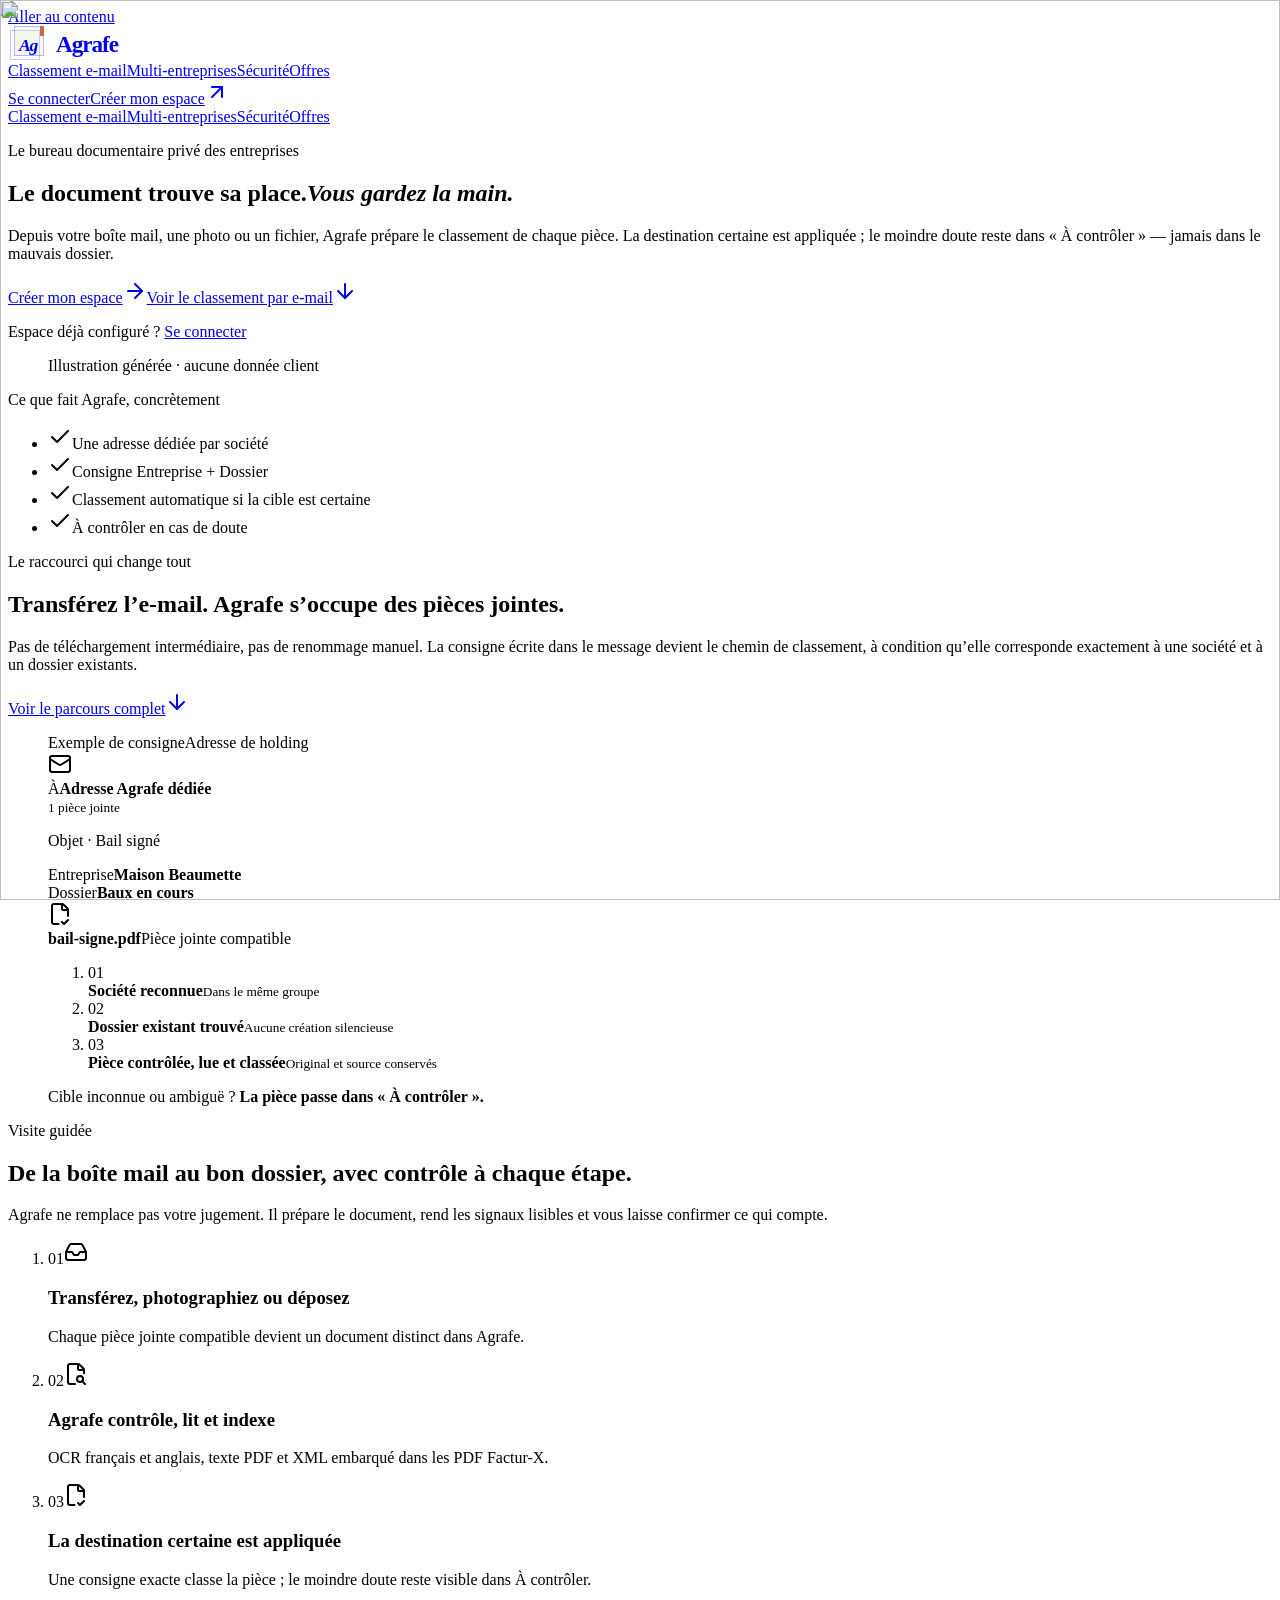
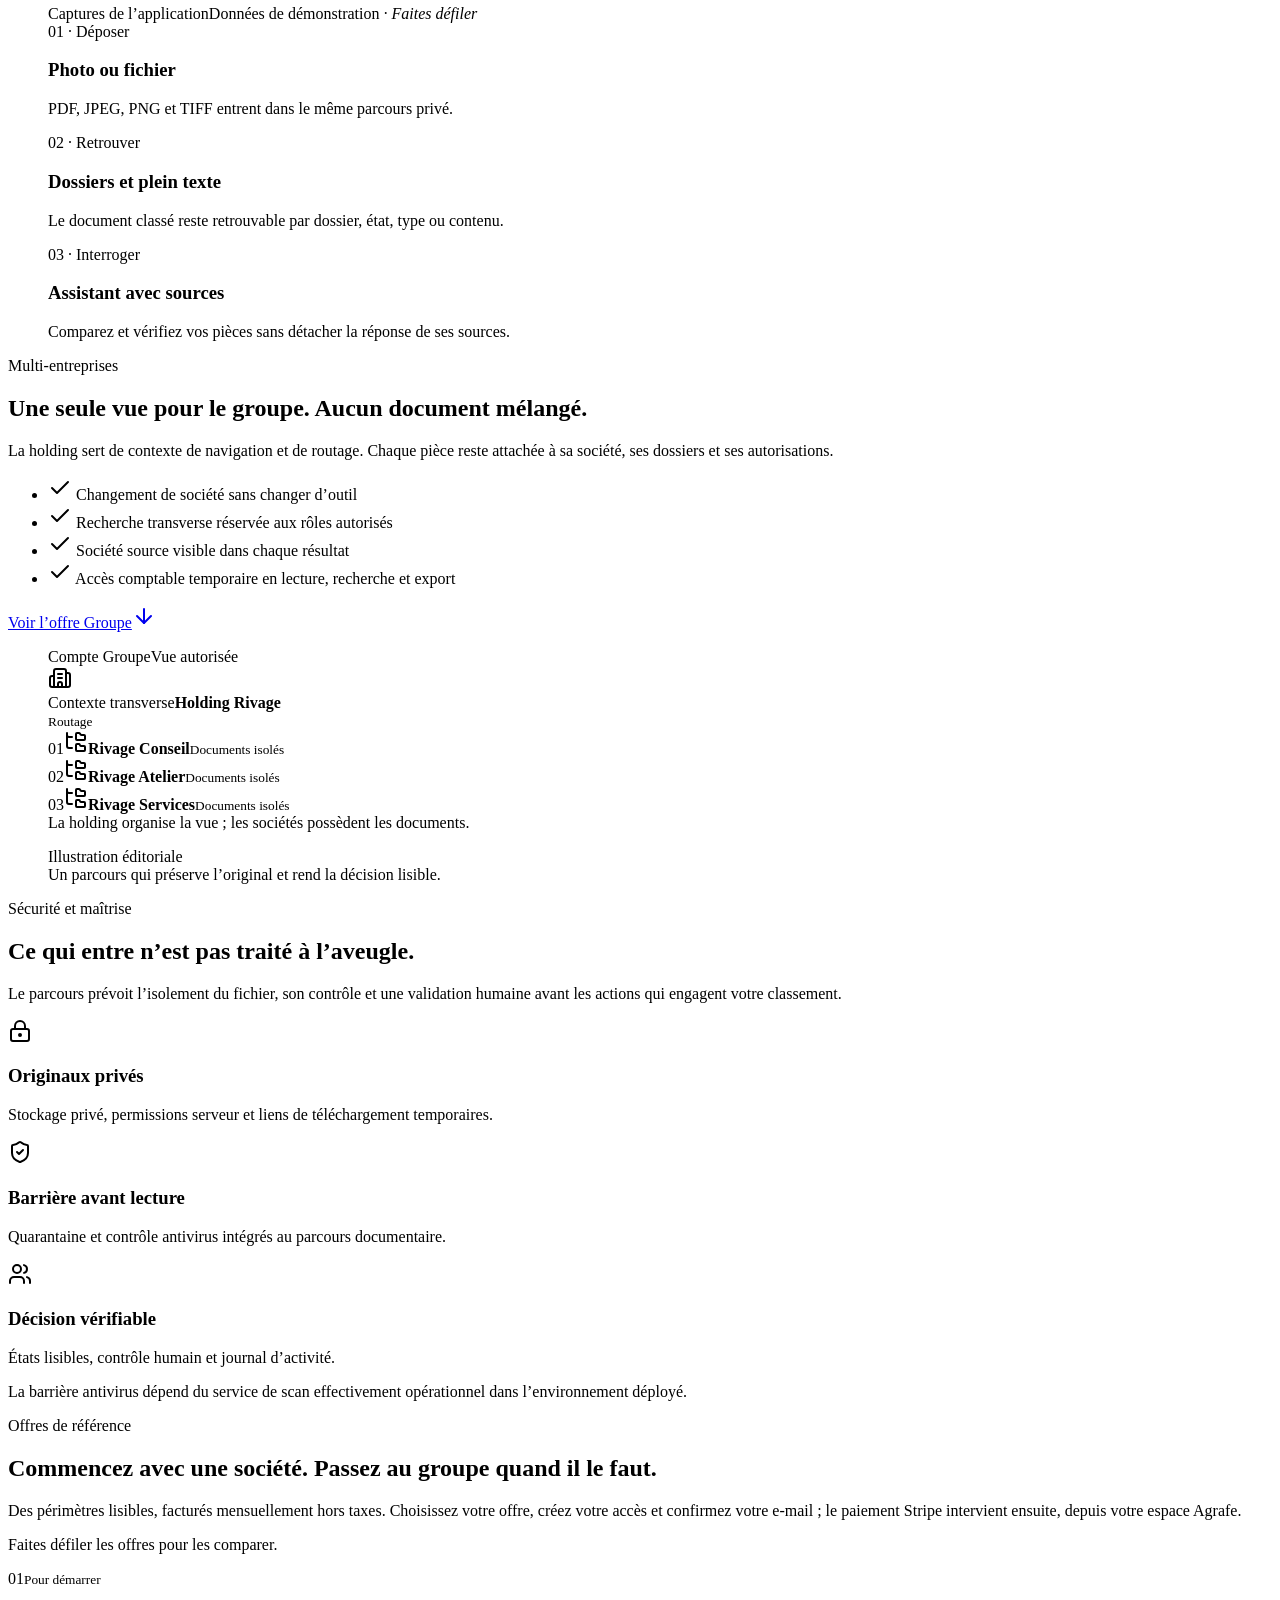
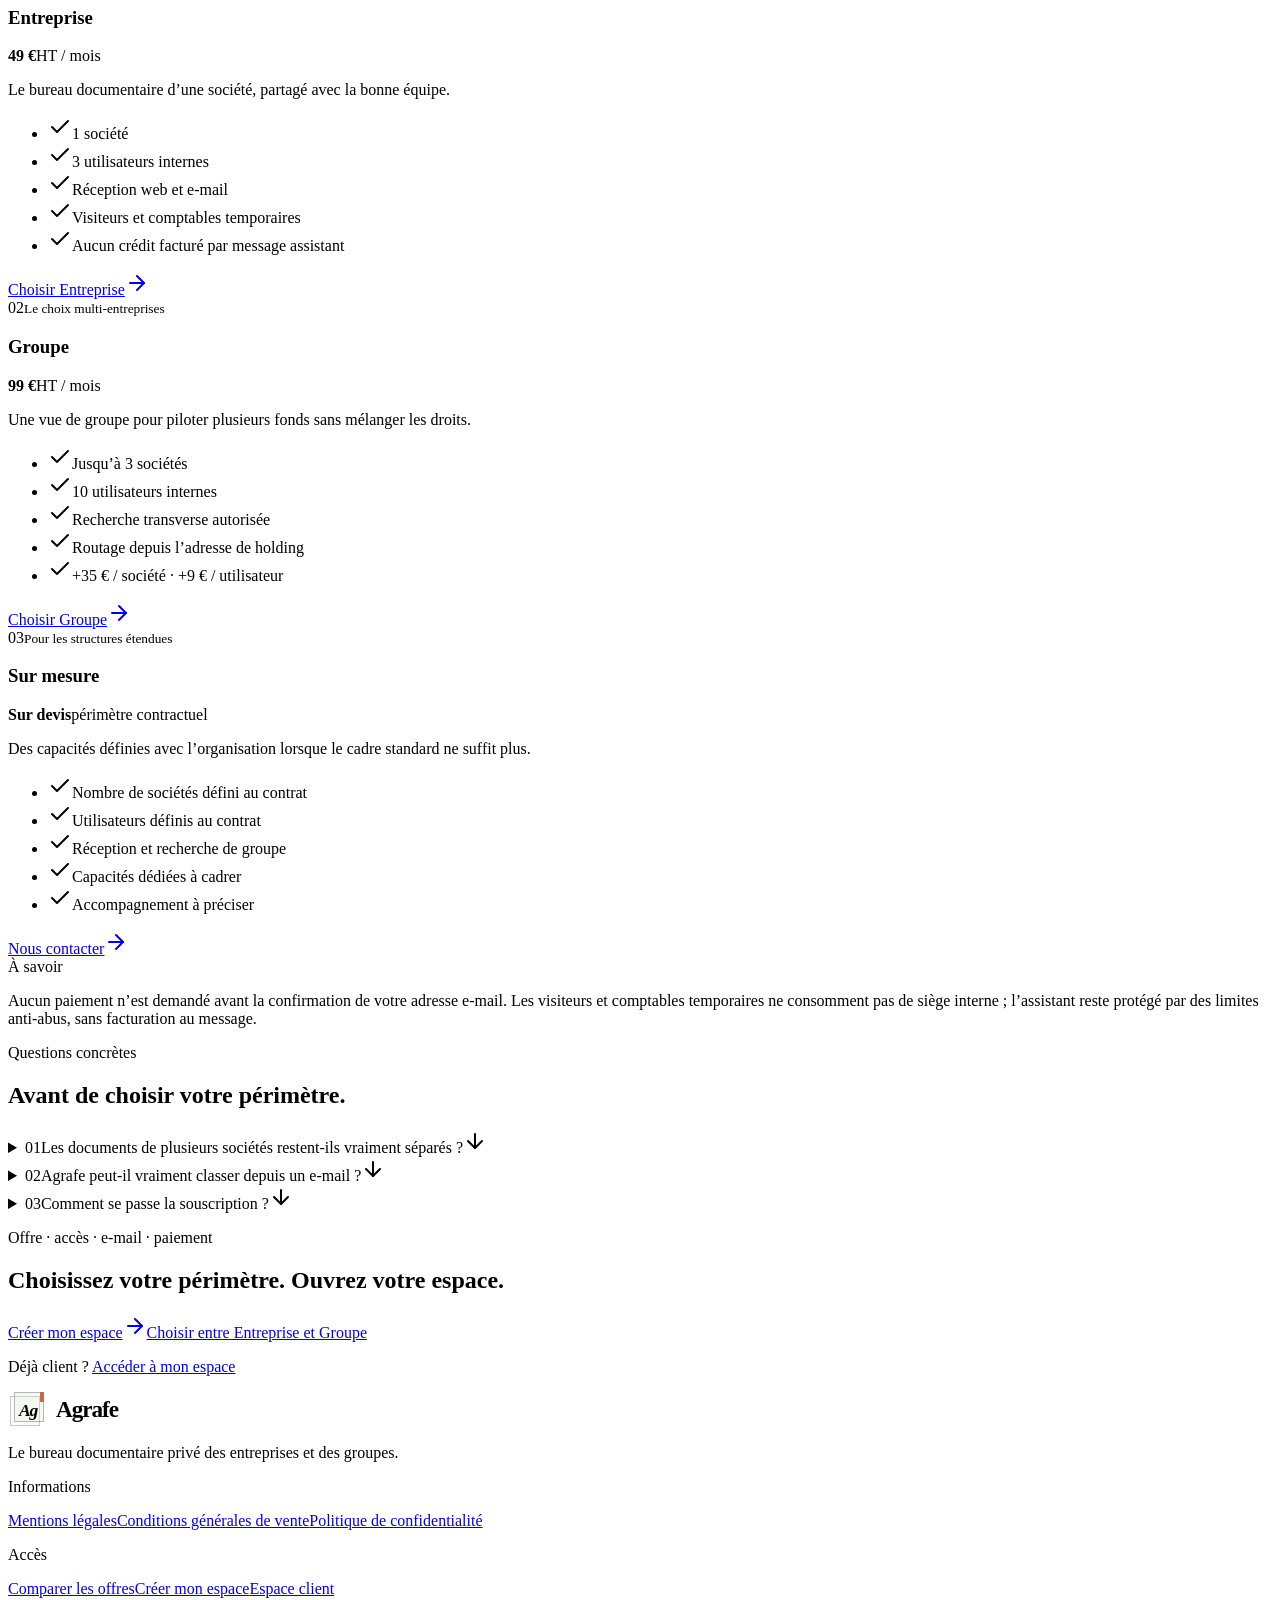
==== commit a7f9da9d: "Add integrated hero image for landing V2" ====
--- a/index.html
+++ b/index.html
@@ -1 +1 @@
-<!DOCTYPE html><html lang="fr"><head><meta charSet="utf-8"/><meta name="viewport" content="width=device-width, initial-scale=1"/><link rel="preload" as="image" href="/agrafe-premium-preview/marketing/agrafe-document-flow.webp"/><link rel="stylesheet" href="/agrafe-premium-preview/_next/static/chunks/3ix18ghiqxzwr.css" data-precedence="next"/><link rel="stylesheet" href="/agrafe-premium-preview/_next/static/chunks/29hbn9jrq35c_.css" data-precedence="next"/><link rel="preload" as="script" fetchPriority="low" href="/agrafe-premium-preview/_next/static/chunks/0dhbjz-xsmu83.js"/><script src="/agrafe-premium-preview/_next/static/chunks/15orcrkp-_9ct.js" async=""></script><script src="/agrafe-premium-preview/_next/static/chunks/1upe53-127sm4.js" async=""></script><script src="/agrafe-premium-preview/_next/static/chunks/0kuyh1dfmgob0.js" async=""></script><script src="/agrafe-premium-preview/_next/static/chunks/turbopack-3wddgd3wvxsy-.js" async=""></script><script src="/agrafe-premium-preview/_next/static/chunks/05-c3ty_6dwfk.js" async=""></script><script src="/agrafe-premium-preview/_next/static/chunks/14mrh2-p_w84d.js" async=""></script><script src="/agrafe-premium-preview/_next/static/chunks/38p5dbc7zstc3.js" async=""></script><link rel="preload" href="https://fonts.googleapis.com/css2?family=Manrope:wght@400;500;600;700;800&amp;family=Newsreader:opsz,wght@6..72,400;6..72,500;6..72,600&amp;display=swap" as="style"/><link rel="preconnect" href="https://fonts.googleapis.com"/><link rel="preconnect" href="https://fonts.gstatic.com" crossorigin="anonymous"/><meta name="theme-color" content="#11372e"/><title>Agrafe — landing premium (preview)</title><meta name="description" content="Prévisualisation de la landing Agrafe."/><meta name="robots" content="noindex, nofollow"/><link href="https://fonts.googleapis.com/css2?family=Manrope:wght@400;500;600;700;800&amp;family=Newsreader:opsz,wght@6..72,400;6..72,500;6..72,600&amp;display=swap" rel="stylesheet"/><script src="/agrafe-premium-preview/_next/static/chunks/0cz1d0mv5g_q7.js" noModule=""></script></head><body><div hidden=""><!--$--><!--/$--></div><div class="marketing-module__fIvb4W__marketingPage sales-landing-module__Cc-9pW__page"><a class="marketing-module__fIvb4W__skipLink" href="#contenu">Aller au contenu</a><header class="marketing-module__fIvb4W__siteHeader"><div class="marketing-module__fIvb4W__headerInner"><a class="marketing-module__fIvb4W__brandLink" aria-label="Agrafe — accueil" href="/agrafe-premium-preview/"><span class="marketing-module__fIvb4W__brand" role="img" aria-label="Agrafe" style="display:inline-flex;align-items:center;gap:0.75rem"><span aria-hidden="true" style="position:relative;display:inline-grid;width:2.25rem;height:2.25rem;flex-shrink:0;place-items:center"><span style="position:absolute;bottom:0.125rem;left:0.125rem;width:1.75rem;height:1.75rem;border:1px solid currentColor;opacity:0.22;background:#f6f2e8"></span><span style="position:absolute;left:0.375rem;top:0;width:1.75rem;height:1.75rem;border:1px solid currentColor;opacity:0.28;background:#dcebd7"></span><span style="position:absolute;right:0;top:0;width:0.25rem;height:0.625rem;background:#c66a48;opacity:1"></span><span style="position:relative;margin-left:0.25rem;margin-top:0.125rem;font-family:var(--font-newsreader), Georgia, serif;font-size:1.1rem;font-style:italic;font-weight:650;letter-spacing:-0.07em">Ag</span></span><span style="font-family:var(--font-newsreader), Georgia, serif;font-size:1.45rem;font-weight:600;letter-spacing:-0.045em">Agrafe</span></span></a><nav class="marketing-module__fIvb4W__desktopNav" aria-label="Navigation principale"><a href="/agrafe-premium-preview/#classement-email">Classement e-mail</a><a href="/agrafe-premium-preview/#multi-entreprises">Multi-entreprises</a><a href="/agrafe-premium-preview/#securite">Sécurité</a><a href="/agrafe-premium-preview/#offres">Offres</a></nav><div class="marketing-module__fIvb4W__headerActions"><a class="marketing-module__fIvb4W__customerLink" href="https://liasse-five.vercel.app/login">Se connecter</a><a class="marketing-module__fIvb4W__signupLink" href="https://liasse-five.vercel.app/inscription?plan=essential">Créer mon espace<svg xmlns="http://www.w3.org/2000/svg" width="24" height="24" viewBox="0 0 24 24" fill="none" stroke="currentColor" stroke-width="2" stroke-linecap="round" stroke-linejoin="round" class="lucide lucide-arrow-up-right" aria-hidden="true"><path d="M7 7h10v10"></path><path d="M7 17 17 7"></path></svg></a></div></div><nav class="marketing-module__fIvb4W__mobileNav" aria-label="Navigation des sections"><a href="/agrafe-premium-preview/#classement-email">Classement e-mail</a><a href="/agrafe-premium-preview/#multi-entreprises">Multi-entreprises</a><a href="/agrafe-premium-preview/#securite">Sécurité</a><a href="/agrafe-premium-preview/#offres">Offres</a></nav></header><main id="contenu"><section class="sales-landing-module__Cc-9pW__hero" aria-labelledby="hero-title"><div class="sales-landing-module__Cc-9pW__heroCopy"><p class="sales-landing-module__Cc-9pW__eyebrow">Le bureau documentaire privé des entreprises</p><h1 id="hero-title">Le document trouve sa place.<em>Vous gardez la main.</em></h1><p class="sales-landing-module__Cc-9pW__heroLead">Depuis votre boîte mail, une photo ou un fichier, Agrafe prépare le classement de chaque pièce. La destination certaine est appliquée ; le moindre doute reste dans « À contrôler » — jamais dans le mauvais dossier.</p><div class="sales-landing-module__Cc-9pW__heroActions"><a class="sales-landing-module__Cc-9pW__primaryAction" href="https://liasse-five.vercel.app/inscription?plan=essential">Créer mon espace<svg xmlns="http://www.w3.org/2000/svg" width="24" height="24" viewBox="0 0 24 24" fill="none" stroke="currentColor" stroke-width="2" stroke-linecap="round" stroke-linejoin="round" class="lucide lucide-arrow-right" aria-hidden="true"><path d="M5 12h14"></path><path d="m12 5 7 7-7 7"></path></svg></a><a class="sales-landing-module__Cc-9pW__secondaryAction" href="#classement-email">Voir le classement par e-mail<svg xmlns="http://www.w3.org/2000/svg" width="24" height="24" viewBox="0 0 24 24" fill="none" stroke="currentColor" stroke-width="2" stroke-linecap="round" stroke-linejoin="round" class="lucide lucide-arrow-down" aria-hidden="true"><path d="M12 5v14"></path><path d="m19 12-7 7-7-7"></path></svg></a></div><p class="sales-landing-module__Cc-9pW__existingCustomer">Espace déjà configuré ? <a href="https://liasse-five.vercel.app/login">Se connecter</a></p></div><figure class="sales-landing-module__Cc-9pW__heroVisual"><div class="sales-landing-module__Cc-9pW__heroImageFrame"><img alt="" decoding="async" data-nimg="fill" style="position:absolute;height:100%;width:100%;left:0;top:0;right:0;bottom:0;color:transparent" src="/agrafe-premium-preview/marketing/agrafe-document-flow.webp"/><span class="sales-landing-module__Cc-9pW__heroImageLabel" aria-hidden="true">Entrée → dossier</span><div class="sales-landing-module__Cc-9pW__heroImageRail" aria-hidden="true"></div><div class="sales-landing-module__Cc-9pW__heroStatusCard"><svg xmlns="http://www.w3.org/2000/svg" width="24" height="24" viewBox="0 0 24 24" fill="none" stroke="currentColor" stroke-width="2" stroke-linecap="round" stroke-linejoin="round" class="lucide lucide-circle-check" aria-hidden="true"><circle cx="12" cy="12" r="10"></circle><path d="m9 12 2 2 4-4"></path></svg><div><span>Destination certaine</span><strong>Classé. Original conservé.</strong></div></div></div><figcaption>Illustration éditoriale · aucune donnée client</figcaption></figure></section><section class="sales-landing-module__Cc-9pW__proofRail" aria-label="Fonctions principales vérifiées"><p>Ce que fait Agrafe, concrètement</p><ul><li><svg xmlns="http://www.w3.org/2000/svg" width="24" height="24" viewBox="0 0 24 24" fill="none" stroke="currentColor" stroke-width="2" stroke-linecap="round" stroke-linejoin="round" class="lucide lucide-check" aria-hidden="true"><path d="M20 6 9 17l-5-5"></path></svg>Une adresse dédiée par société</li><li><svg xmlns="http://www.w3.org/2000/svg" width="24" height="24" viewBox="0 0 24 24" fill="none" stroke="currentColor" stroke-width="2" stroke-linecap="round" stroke-linejoin="round" class="lucide lucide-check" aria-hidden="true"><path d="M20 6 9 17l-5-5"></path></svg>Consigne Entreprise + Dossier</li><li><svg xmlns="http://www.w3.org/2000/svg" width="24" height="24" viewBox="0 0 24 24" fill="none" stroke="currentColor" stroke-width="2" stroke-linecap="round" stroke-linejoin="round" class="lucide lucide-check" aria-hidden="true"><path d="M20 6 9 17l-5-5"></path></svg>Classement automatique si la cible est certaine</li><li><svg xmlns="http://www.w3.org/2000/svg" width="24" height="24" viewBox="0 0 24 24" fill="none" stroke="currentColor" stroke-width="2" stroke-linecap="round" stroke-linejoin="round" class="lucide lucide-check" aria-hidden="true"><path d="M20 6 9 17l-5-5"></path></svg>À contrôler en cas de doute</li></ul></section><section class="sales-landing-module__Cc-9pW__emailSection" id="classement-email" aria-labelledby="email-title"><div class="sales-landing-module__Cc-9pW__emailCopy"><p class="sales-landing-module__Cc-9pW__eyebrow">Le raccourci qui change tout</p><h2 id="email-title">Transférez l’e-mail. Agrafe s’occupe des pièces jointes.</h2><p>Pas de téléchargement intermédiaire, pas de renommage manuel. La consigne écrite dans le message devient le chemin de classement, à condition qu’elle corresponde exactement à une société et à un dossier existants.</p><a href="#visite-guidee">Voir le parcours complet<svg xmlns="http://www.w3.org/2000/svg" width="24" height="24" viewBox="0 0 24 24" fill="none" stroke="currentColor" stroke-width="2" stroke-linecap="round" stroke-linejoin="round" class="lucide lucide-arrow-down" aria-hidden="true"><path d="M12 5v14"></path><path d="m19 12-7 7-7-7"></path></svg></a></div><figure class="sales-landing-module__Cc-9pW__emailBoard"><figcaption class="sales-landing-module__Cc-9pW__emailBoardTopline"><span>Exemple de consigne</span><span>Adresse de holding</span></figcaption><div class="sales-landing-module__Cc-9pW__emailMessage"><div class="sales-landing-module__Cc-9pW__emailMessageHeader"><svg xmlns="http://www.w3.org/2000/svg" width="24" height="24" viewBox="0 0 24 24" fill="none" stroke="currentColor" stroke-width="2" stroke-linecap="round" stroke-linejoin="round" class="lucide lucide-mail" aria-hidden="true"><path d="m22 7-8.991 5.727a2 2 0 0 1-2.009 0L2 7"></path><rect x="2" y="4" width="20" height="16" rx="2"></rect></svg><div><span>À</span><strong>Adresse Agrafe dédiée</strong></div><small>1 pièce jointe</small></div><p class="sales-landing-module__Cc-9pW__emailSubject">Objet · Bail signé</p><div class="sales-landing-module__Cc-9pW__emailDirective"><div><span>Entreprise</span><strong>Maison Beaumette</strong></div><div><span>Dossier</span><strong>Baux en cours</strong></div></div><div class="sales-landing-module__Cc-9pW__emailAttachment"><svg xmlns="http://www.w3.org/2000/svg" width="24" height="24" viewBox="0 0 24 24" fill="none" stroke="currentColor" stroke-width="2" stroke-linecap="round" stroke-linejoin="round" class="lucide lucide-file-check-corner" aria-hidden="true"><path d="M10.5 22H6a2 2 0 0 1-2-2V4a2 2 0 0 1 2-2h8a2.4 2.4 0 0 1 1.706.706l3.588 3.588A2.4 2.4 0 0 1 20 8v6"></path><path d="M14 2v5a1 1 0 0 0 1 1h5"></path><path d="m14 20 2 2 4-4"></path></svg><div><strong>bail-signe.pdf</strong><span>Pièce jointe compatible</span></div></div></div><ol class="sales-landing-module__Cc-9pW__emailPipeline"><li><span>01</span><div><strong>Société reconnue</strong><small>Dans le même groupe</small></div></li><li><span>02</span><div><strong>Dossier existant trouvé</strong><small>Aucune création silencieuse</small></div></li><li><span>03</span><div><strong>Pièce contrôlée, lue et classée</strong><small>Original et source conservés</small></div></li></ol><p class="sales-landing-module__Cc-9pW__emailFallback">Cible inconnue ou ambiguë ? <strong>La pièce passe dans « À contrôler ».</strong></p></figure></section><section class="sales-landing-module__Cc-9pW__guideSection" id="visite-guidee" aria-labelledby="guide-title"><div class="sales-landing-module__Cc-9pW__guideIntro"><p class="sales-landing-module__Cc-9pW__eyebrow">Visite guidée</p><h2 id="guide-title">De la boîte mail au bon dossier, avec contrôle à chaque étape.</h2><p>Agrafe ne remplace pas votre jugement. Il prépare le document, rend les signaux lisibles et vous laisse confirmer ce qui compte.</p><ol class="sales-landing-module__Cc-9pW__journeyList"><li><span>01</span><svg xmlns="http://www.w3.org/2000/svg" width="24" height="24" viewBox="0 0 24 24" fill="none" stroke="currentColor" stroke-width="2" stroke-linecap="round" stroke-linejoin="round" class="lucide lucide-inbox" aria-hidden="true"><polyline points="22 12 16 12 14 15 10 15 8 12 2 12"></polyline><path d="M5.45 5.11 2 12v6a2 2 0 0 0 2 2h16a2 2 0 0 0 2-2v-6l-3.45-6.89A2 2 0 0 0 16.76 4H7.24a2 2 0 0 0-1.79 1.11z"></path></svg><div><h3>Transférez, photographiez ou déposez</h3><p>Chaque pièce jointe compatible devient un document distinct dans Agrafe.</p></div></li><li><span>02</span><svg xmlns="http://www.w3.org/2000/svg" width="24" height="24" viewBox="0 0 24 24" fill="none" stroke="currentColor" stroke-width="2" stroke-linecap="round" stroke-linejoin="round" class="lucide lucide-file-search-corner" aria-hidden="true"><path d="M11.1 22H6a2 2 0 0 1-2-2V4a2 2 0 0 1 2-2h8a2.4 2.4 0 0 1 1.706.706l3.589 3.588A2.4 2.4 0 0 1 20 8v3.25"></path><path d="M14 2v5a1 1 0 0 0 1 1h5"></path><path d="m21 22-2.88-2.88"></path><circle cx="16" cy="17" r="3"></circle></svg><div><h3>Agrafe contrôle, lit et indexe</h3><p>OCR français et anglais, texte PDF et XML embarqué dans les PDF Factur-X.</p></div></li><li><span>03</span><svg xmlns="http://www.w3.org/2000/svg" width="24" height="24" viewBox="0 0 24 24" fill="none" stroke="currentColor" stroke-width="2" stroke-linecap="round" stroke-linejoin="round" class="lucide lucide-file-check-corner" aria-hidden="true"><path d="M10.5 22H6a2 2 0 0 1-2-2V4a2 2 0 0 1 2-2h8a2.4 2.4 0 0 1 1.706.706l3.588 3.588A2.4 2.4 0 0 1 20 8v6"></path><path d="M14 2v5a1 1 0 0 0 1 1h5"></path><path d="m14 20 2 2 4-4"></path></svg><div><h3>La destination certaine est appliquée</h3><p>Une consigne exacte classe la pièce ; le moindre doute reste visible dans À contrôler.</p></div></li></ol></div><figure class="sales-landing-module__Cc-9pW__productEvidence"><figcaption><span>Captures de l’application</span><span>Données de démonstration<em class="sales-landing-module__Cc-9pW__mobileGalleryHint"> · Faites défiler</em></span></figcaption><div class="sales-landing-module__Cc-9pW__productEvidenceGrid" role="region" aria-label="Trois captures de démonstration : déposer, retrouver et interroger" tabindex="0"><article class="sales-landing-module__Cc-9pW__productShot"><div class="sales-landing-module__Cc-9pW__productShotImage"><img alt="Écran Agrafe permettant de photographier un document ou de sélectionner des fichiers" loading="lazy" decoding="async" data-nimg="fill" style="position:absolute;height:100%;width:100%;left:0;top:0;right:0;bottom:0;color:transparent" src="/agrafe-premium-preview/marketing/agrafe-product-upload.webp"/></div><span>01 · Déposer</span><h3>Photo ou fichier</h3><p>PDF, JPEG, PNG et TIFF entrent dans le même parcours privé.</p></article><article class="sales-landing-module__Cc-9pW__productShot undefined"><div class="sales-landing-module__Cc-9pW__productShotImage sales-landing-module__Cc-9pW__productShotSearch"><img alt="Écran Agrafe de recherche plein texte et de navigation dans les dossiers" loading="lazy" decoding="async" data-nimg="fill" style="position:absolute;height:100%;width:100%;left:0;top:0;right:0;bottom:0;color:transparent" src="/agrafe-premium-preview/marketing/agrafe-product-search.webp"/></div><span>02 · Retrouver</span><h3>Dossiers et plein texte</h3><p>Le document classé reste retrouvable par dossier, état, type ou contenu.</p></article><article class="sales-landing-module__Cc-9pW__productShot undefined"><div class="sales-landing-module__Cc-9pW__productShotImage sales-landing-module__Cc-9pW__productShotAssistant"><img alt="Écran de l’assistant documentaire Agrafe avec raisonnement relié aux sources privées" loading="lazy" decoding="async" data-nimg="fill" style="position:absolute;height:100%;width:100%;left:0;top:0;right:0;bottom:0;color:transparent" src="/agrafe-premium-preview/marketing/agrafe-product-assistant.webp"/></div><span>03 · Interroger</span><h3>Assistant avec sources</h3><p>Comparez et vérifiez vos pièces sans détacher la réponse de ses sources.</p></article></div></figure></section><section class="sales-landing-module__Cc-9pW__groupSection" id="multi-entreprises" aria-labelledby="group-title"><div class="sales-landing-module__Cc-9pW__groupCopy"><p class="sales-landing-module__Cc-9pW__eyebrowLight">Multi-entreprises</p><h2 id="group-title">Une seule vue pour le groupe. Aucun document mélangé.</h2><p>La holding sert de contexte de navigation et de routage. Chaque pièce reste attachée à sa société, ses dossiers et ses autorisations.</p><ul><li><svg xmlns="http://www.w3.org/2000/svg" width="24" height="24" viewBox="0 0 24 24" fill="none" stroke="currentColor" stroke-width="2" stroke-linecap="round" stroke-linejoin="round" class="lucide lucide-check" aria-hidden="true"><path d="M20 6 9 17l-5-5"></path></svg> Changement de société sans changer d’outil</li><li><svg xmlns="http://www.w3.org/2000/svg" width="24" height="24" viewBox="0 0 24 24" fill="none" stroke="currentColor" stroke-width="2" stroke-linecap="round" stroke-linejoin="round" class="lucide lucide-check" aria-hidden="true"><path d="M20 6 9 17l-5-5"></path></svg> Recherche transverse réservée aux rôles autorisés</li><li><svg xmlns="http://www.w3.org/2000/svg" width="24" height="24" viewBox="0 0 24 24" fill="none" stroke="currentColor" stroke-width="2" stroke-linecap="round" stroke-linejoin="round" class="lucide lucide-check" aria-hidden="true"><path d="M20 6 9 17l-5-5"></path></svg> Société source visible dans chaque résultat</li><li><svg xmlns="http://www.w3.org/2000/svg" width="24" height="24" viewBox="0 0 24 24" fill="none" stroke="currentColor" stroke-width="2" stroke-linecap="round" stroke-linejoin="round" class="lucide lucide-check" aria-hidden="true"><path d="M20 6 9 17l-5-5"></path></svg> Accès comptable temporaire en lecture, recherche et export</li></ul><a href="#offres">Voir l’offre Groupe<svg xmlns="http://www.w3.org/2000/svg" width="24" height="24" viewBox="0 0 24 24" fill="none" stroke="currentColor" stroke-width="2" stroke-linecap="round" stroke-linejoin="round" class="lucide lucide-arrow-down" aria-hidden="true"><path d="M12 5v14"></path><path d="m19 12-7 7-7-7"></path></svg></a></div><figure class="sales-landing-module__Cc-9pW__groupDiagram"><div class="sales-landing-module__Cc-9pW__diagramHeader"><span>Compte Groupe</span><span>Vue autorisée</span></div><div class="sales-landing-module__Cc-9pW__holdingNode"><svg xmlns="http://www.w3.org/2000/svg" width="24" height="24" viewBox="0 0 24 24" fill="none" stroke="currentColor" stroke-width="2" stroke-linecap="round" stroke-linejoin="round" class="lucide lucide-building2 lucide-building-2" aria-hidden="true"><path d="M10 12h4"></path><path d="M10 8h4"></path><path d="M14 21v-3a2 2 0 0 0-4 0v3"></path><path d="M6 10H4a2 2 0 0 0-2 2v7a2 2 0 0 0 2 2h16a2 2 0 0 0 2-2V9a2 2 0 0 0-2-2h-2"></path><path d="M6 21V5a2 2 0 0 1 2-2h8a2 2 0 0 1 2 2v16"></path></svg><div><span>Contexte transverse</span><strong>Holding Rivage</strong></div><small>Routage</small></div><div class="sales-landing-module__Cc-9pW__diagramStem" aria-hidden="true"></div><div class="sales-landing-module__Cc-9pW__companyNodes"><div><span>0<!-- -->1</span><svg xmlns="http://www.w3.org/2000/svg" width="24" height="24" viewBox="0 0 24 24" fill="none" stroke="currentColor" stroke-width="2" stroke-linecap="round" stroke-linejoin="round" class="lucide lucide-folder-tree" aria-hidden="true"><path d="M20 10a1 1 0 0 0 1-1V6a1 1 0 0 0-1-1h-2.5a1 1 0 0 1-.8-.4l-.9-1.2A1 1 0 0 0 15 3h-2a1 1 0 0 0-1 1v5a1 1 0 0 0 1 1Z"></path><path d="M20 21a1 1 0 0 0 1-1v-3a1 1 0 0 0-1-1h-2.9a1 1 0 0 1-.88-.55l-.42-.85a1 1 0 0 0-.92-.6H13a1 1 0 0 0-1 1v5a1 1 0 0 0 1 1Z"></path><path d="M3 5a2 2 0 0 0 2 2h3"></path><path d="M3 3v13a2 2 0 0 0 2 2h3"></path></svg><strong>Rivage <!-- -->Conseil</strong><small>Documents isolés</small></div><div><span>0<!-- -->2</span><svg xmlns="http://www.w3.org/2000/svg" width="24" height="24" viewBox="0 0 24 24" fill="none" stroke="currentColor" stroke-width="2" stroke-linecap="round" stroke-linejoin="round" class="lucide lucide-folder-tree" aria-hidden="true"><path d="M20 10a1 1 0 0 0 1-1V6a1 1 0 0 0-1-1h-2.5a1 1 0 0 1-.8-.4l-.9-1.2A1 1 0 0 0 15 3h-2a1 1 0 0 0-1 1v5a1 1 0 0 0 1 1Z"></path><path d="M20 21a1 1 0 0 0 1-1v-3a1 1 0 0 0-1-1h-2.9a1 1 0 0 1-.88-.55l-.42-.85a1 1 0 0 0-.92-.6H13a1 1 0 0 0-1 1v5a1 1 0 0 0 1 1Z"></path><path d="M3 5a2 2 0 0 0 2 2h3"></path><path d="M3 3v13a2 2 0 0 0 2 2h3"></path></svg><strong>Rivage <!-- -->Atelier</strong><small>Documents isolés</small></div><div><span>0<!-- -->3</span><svg xmlns="http://www.w3.org/2000/svg" width="24" height="24" viewBox="0 0 24 24" fill="none" stroke="currentColor" stroke-width="2" stroke-linecap="round" stroke-linejoin="round" class="lucide lucide-folder-tree" aria-hidden="true"><path d="M20 10a1 1 0 0 0 1-1V6a1 1 0 0 0-1-1h-2.5a1 1 0 0 1-.8-.4l-.9-1.2A1 1 0 0 0 15 3h-2a1 1 0 0 0-1 1v5a1 1 0 0 0 1 1Z"></path><path d="M20 21a1 1 0 0 0 1-1v-3a1 1 0 0 0-1-1h-2.9a1 1 0 0 1-.88-.55l-.42-.85a1 1 0 0 0-.92-.6H13a1 1 0 0 0-1 1v5a1 1 0 0 0 1 1Z"></path><path d="M3 5a2 2 0 0 0 2 2h3"></path><path d="M3 3v13a2 2 0 0 0 2 2h3"></path></svg><strong>Rivage <!-- -->Services</strong><small>Documents isolés</small></div></div><figcaption>La holding organise la vue ; les sociétés possèdent les documents.</figcaption></figure></section><section class="sales-landing-module__Cc-9pW__trustSection" id="securite" aria-labelledby="trust-title"><figure class="sales-landing-module__Cc-9pW__trustVisual"><div class="sales-landing-module__Cc-9pW__trustImageFrame"><img alt="Une personne range un document dans un classeur vert" loading="lazy" decoding="async" data-nimg="fill" style="position:absolute;height:100%;width:100%;left:0;top:0;right:0;bottom:0;color:transparent" src="/agrafe-premium-preview/marketing/agrafe-hand-filing.webp"/></div><div class="sales-landing-module__Cc-9pW__custodyInset" aria-hidden="true"><img alt="" loading="lazy" decoding="async" data-nimg="fill" style="position:absolute;height:100%;width:100%;left:0;top:0;right:0;bottom:0;color:transparent" src="/agrafe-premium-preview/marketing/agrafe-custody-detail.webp"/><span>Illustration éditoriale</span></div><figcaption>Un parcours qui préserve l’original et rend la décision lisible.</figcaption></figure><div class="sales-landing-module__Cc-9pW__trustCopy"><p class="sales-landing-module__Cc-9pW__eyebrow">Sécurité et maîtrise</p><h2 id="trust-title">Ce qui entre n’est pas traité à l’aveugle.</h2><p class="sales-landing-module__Cc-9pW__trustLead">Le parcours prévoit l’isolement du fichier, son contrôle et une validation humaine avant les actions qui engagent votre classement.</p><div class="sales-landing-module__Cc-9pW__trustFacts"><article><svg xmlns="http://www.w3.org/2000/svg" width="24" height="24" viewBox="0 0 24 24" fill="none" stroke="currentColor" stroke-width="2" stroke-linecap="round" stroke-linejoin="round" class="lucide lucide-lock-keyhole" aria-hidden="true"><circle cx="12" cy="16" r="1"></circle><rect x="3" y="10" width="18" height="12" rx="2"></rect><path d="M7 10V7a5 5 0 0 1 10 0v3"></path></svg><div><h3>Originaux privés</h3><p>Stockage privé, permissions serveur et liens de téléchargement temporaires.</p></div></article><article><svg xmlns="http://www.w3.org/2000/svg" width="24" height="24" viewBox="0 0 24 24" fill="none" stroke="currentColor" stroke-width="2" stroke-linecap="round" stroke-linejoin="round" class="lucide lucide-shield-check" aria-hidden="true"><path d="M20 13c0 5-3.5 7.5-7.66 8.95a1 1 0 0 1-.67-.01C7.5 20.5 4 18 4 13V6a1 1 0 0 1 1-1c2 0 4.5-1.2 6.24-2.72a1.17 1.17 0 0 1 1.52 0C14.51 3.81 17 5 19 5a1 1 0 0 1 1 1z"></path><path d="m9 12 2 2 4-4"></path></svg><div><h3>Barrière avant lecture</h3><p>Quarantaine et contrôle antivirus intégrés au parcours documentaire.</p></div></article><article><svg xmlns="http://www.w3.org/2000/svg" width="24" height="24" viewBox="0 0 24 24" fill="none" stroke="currentColor" stroke-width="2" stroke-linecap="round" stroke-linejoin="round" class="lucide lucide-users" aria-hidden="true"><path d="M16 21v-2a4 4 0 0 0-4-4H6a4 4 0 0 0-4 4v2"></path><path d="M16 3.128a4 4 0 0 1 0 7.744"></path><path d="M22 21v-2a4 4 0 0 0-3-3.87"></path><circle cx="9" cy="7" r="4"></circle></svg><div><h3>Décision vérifiable</h3><p>États lisibles, contrôle humain et journal d’activité.</p></div></article></div><p class="sales-landing-module__Cc-9pW__securityCaveat">La barrière antivirus dépend du service de scan effectivement opérationnel dans l’environnement déployé.</p></div></section><section class="sales-landing-module__Cc-9pW__pricingSection" id="offres" aria-labelledby="pricing-title"><div class="sales-landing-module__Cc-9pW__pricingHeading"><div><p class="sales-landing-module__Cc-9pW__eyebrow">Offres de référence</p><h2 id="pricing-title">Commencez avec une société. Passez au groupe quand il le faut.</h2></div><p>Des périmètres lisibles, facturés mensuellement hors taxes. Choisissez votre offre, créez votre accès et confirmez votre e-mail ; le paiement Stripe intervient ensuite, depuis votre espace Agrafe.</p><p class="sales-landing-module__Cc-9pW__mobileOfferHint">Faites défiler les offres pour les comparer.</p></div><div class="sales-landing-module__Cc-9pW__planGrid" role="region" aria-label="Comparaison des trois offres Agrafe" tabindex="0"><article class="sales-landing-module__Cc-9pW__plan"><div class="sales-landing-module__Cc-9pW__planTopline"><span>01</span><small>Pour démarrer</small></div><h3>Entreprise</h3><div class="sales-landing-module__Cc-9pW__planPrice"><strong>49 €</strong><span>HT / mois</span></div><p>Le bureau documentaire d’une société, partagé avec la bonne équipe.</p><ul><li><svg xmlns="http://www.w3.org/2000/svg" width="24" height="24" viewBox="0 0 24 24" fill="none" stroke="currentColor" stroke-width="2" stroke-linecap="round" stroke-linejoin="round" class="lucide lucide-check" aria-hidden="true"><path d="M20 6 9 17l-5-5"></path></svg>1 société</li><li><svg xmlns="http://www.w3.org/2000/svg" width="24" height="24" viewBox="0 0 24 24" fill="none" stroke="currentColor" stroke-width="2" stroke-linecap="round" stroke-linejoin="round" class="lucide lucide-check" aria-hidden="true"><path d="M20 6 9 17l-5-5"></path></svg>3 utilisateurs internes</li><li><svg xmlns="http://www.w3.org/2000/svg" width="24" height="24" viewBox="0 0 24 24" fill="none" stroke="currentColor" stroke-width="2" stroke-linecap="round" stroke-linejoin="round" class="lucide lucide-check" aria-hidden="true"><path d="M20 6 9 17l-5-5"></path></svg>Réception web et e-mail</li><li><svg xmlns="http://www.w3.org/2000/svg" width="24" height="24" viewBox="0 0 24 24" fill="none" stroke="currentColor" stroke-width="2" stroke-linecap="round" stroke-linejoin="round" class="lucide lucide-check" aria-hidden="true"><path d="M20 6 9 17l-5-5"></path></svg>Visiteurs et comptables temporaires</li><li><svg xmlns="http://www.w3.org/2000/svg" width="24" height="24" viewBox="0 0 24 24" fill="none" stroke="currentColor" stroke-width="2" stroke-linecap="round" stroke-linejoin="round" class="lucide lucide-check" aria-hidden="true"><path d="M20 6 9 17l-5-5"></path></svg>Aucun crédit facturé par message assistant</li></ul><a class="sales-landing-module__Cc-9pW__planAction" href="https://liasse-five.vercel.app/inscription?plan=essential">Choisir <!-- -->Entreprise<svg xmlns="http://www.w3.org/2000/svg" width="24" height="24" viewBox="0 0 24 24" fill="none" stroke="currentColor" stroke-width="2" stroke-linecap="round" stroke-linejoin="round" class="lucide lucide-arrow-right" aria-hidden="true"><path d="M5 12h14"></path><path d="m12 5 7 7-7 7"></path></svg></a></article><article class="sales-landing-module__Cc-9pW__planFeatured"><div class="sales-landing-module__Cc-9pW__planTopline"><span>02</span><small>Le choix multi-entreprises</small></div><h3>Groupe</h3><div class="sales-landing-module__Cc-9pW__planPrice"><strong>99 €</strong><span>HT / mois</span></div><p>Une vue de groupe pour piloter plusieurs fonds sans mélanger les droits.</p><ul><li><svg xmlns="http://www.w3.org/2000/svg" width="24" height="24" viewBox="0 0 24 24" fill="none" stroke="currentColor" stroke-width="2" stroke-linecap="round" stroke-linejoin="round" class="lucide lucide-check" aria-hidden="true"><path d="M20 6 9 17l-5-5"></path></svg>Jusqu’à 3 sociétés</li><li><svg xmlns="http://www.w3.org/2000/svg" width="24" height="24" viewBox="0 0 24 24" fill="none" stroke="currentColor" stroke-width="2" stroke-linecap="round" stroke-linejoin="round" class="lucide lucide-check" aria-hidden="true"><path d="M20 6 9 17l-5-5"></path></svg>10 utilisateurs internes</li><li><svg xmlns="http://www.w3.org/2000/svg" width="24" height="24" viewBox="0 0 24 24" fill="none" stroke="currentColor" stroke-width="2" stroke-linecap="round" stroke-linejoin="round" class="lucide lucide-check" aria-hidden="true"><path d="M20 6 9 17l-5-5"></path></svg>Recherche transverse autorisée</li><li><svg xmlns="http://www.w3.org/2000/svg" width="24" height="24" viewBox="0 0 24 24" fill="none" stroke="currentColor" stroke-width="2" stroke-linecap="round" stroke-linejoin="round" class="lucide lucide-check" aria-hidden="true"><path d="M20 6 9 17l-5-5"></path></svg>Routage depuis l’adresse de holding</li><li><svg xmlns="http://www.w3.org/2000/svg" width="24" height="24" viewBox="0 0 24 24" fill="none" stroke="currentColor" stroke-width="2" stroke-linecap="round" stroke-linejoin="round" class="lucide lucide-check" aria-hidden="true"><path d="M20 6 9 17l-5-5"></path></svg>+35 € / société · +9 € / utilisateur</li></ul><a class="sales-landing-module__Cc-9pW__planAction" href="https://liasse-five.vercel.app/inscription?plan=group">Choisir <!-- -->Groupe<svg xmlns="http://www.w3.org/2000/svg" width="24" height="24" viewBox="0 0 24 24" fill="none" stroke="currentColor" stroke-width="2" stroke-linecap="round" stroke-linejoin="round" class="lucide lucide-arrow-right" aria-hidden="true"><path d="M5 12h14"></path><path d="m12 5 7 7-7 7"></path></svg></a></article><article class="sales-landing-module__Cc-9pW__plan"><div class="sales-landing-module__Cc-9pW__planTopline"><span>03</span><small>Pour les structures étendues</small></div><h3>Sur mesure</h3><div class="sales-landing-module__Cc-9pW__planPrice"><strong>Sur devis</strong><span>périmètre contractuel</span></div><p>Des capacités définies avec l’organisation lorsque le cadre standard ne suffit plus.</p><ul><li><svg xmlns="http://www.w3.org/2000/svg" width="24" height="24" viewBox="0 0 24 24" fill="none" stroke="currentColor" stroke-width="2" stroke-linecap="round" stroke-linejoin="round" class="lucide lucide-check" aria-hidden="true"><path d="M20 6 9 17l-5-5"></path></svg>Nombre de sociétés défini au contrat</li><li><svg xmlns="http://www.w3.org/2000/svg" width="24" height="24" viewBox="0 0 24 24" fill="none" stroke="currentColor" stroke-width="2" stroke-linecap="round" stroke-linejoin="round" class="lucide lucide-check" aria-hidden="true"><path d="M20 6 9 17l-5-5"></path></svg>Utilisateurs définis au contrat</li><li><svg xmlns="http://www.w3.org/2000/svg" width="24" height="24" viewBox="0 0 24 24" fill="none" stroke="currentColor" stroke-width="2" stroke-linecap="round" stroke-linejoin="round" class="lucide lucide-check" aria-hidden="true"><path d="M20 6 9 17l-5-5"></path></svg>Réception et recherche de groupe</li><li><svg xmlns="http://www.w3.org/2000/svg" width="24" height="24" viewBox="0 0 24 24" fill="none" stroke="currentColor" stroke-width="2" stroke-linecap="round" stroke-linejoin="round" class="lucide lucide-check" aria-hidden="true"><path d="M20 6 9 17l-5-5"></path></svg>Capacités dédiées à cadrer</li><li><svg xmlns="http://www.w3.org/2000/svg" width="24" height="24" viewBox="0 0 24 24" fill="none" stroke="currentColor" stroke-width="2" stroke-linecap="round" stroke-linejoin="round" class="lucide lucide-check" aria-hidden="true"><path d="M20 6 9 17l-5-5"></path></svg>Accompagnement à préciser</li></ul><a class="sales-landing-module__Cc-9pW__planAction" href="mailto:contact@sa-entreprises.fr?subject=Agrafe%20%E2%80%94%20offre%20Sur%20mesure">Nous contacter<svg xmlns="http://www.w3.org/2000/svg" width="24" height="24" viewBox="0 0 24 24" fill="none" stroke="currentColor" stroke-width="2" stroke-linecap="round" stroke-linejoin="round" class="lucide lucide-arrow-right" aria-hidden="true"><path d="M5 12h14"></path><path d="m12 5 7 7-7 7"></path></svg></a></article></div><div class="sales-landing-module__Cc-9pW__pricingNote"><span>À savoir</span><p>Aucun paiement n’est demandé avant la confirmation de votre adresse e-mail. Les visiteurs et comptables temporaires ne consomment pas de siège interne ; l’assistant reste protégé par des limites anti-abus, sans facturation au message.</p></div></section><section class="sales-landing-module__Cc-9pW__faqSection" aria-labelledby="faq-title"><div><p class="sales-landing-module__Cc-9pW__eyebrow">Questions concrètes</p><h2 id="faq-title">Avant de choisir votre périmètre.</h2></div><div class="sales-landing-module__Cc-9pW__faqList"><details><summary><span>0<!-- -->1</span>Les documents de plusieurs sociétés restent-ils vraiment séparés ?<svg xmlns="http://www.w3.org/2000/svg" width="24" height="24" viewBox="0 0 24 24" fill="none" stroke="currentColor" stroke-width="2" stroke-linecap="round" stroke-linejoin="round" class="lucide lucide-arrow-down" aria-hidden="true"><path d="M12 5v14"></path><path d="m19 12-7 7-7-7"></path></svg></summary><p>Oui. Chaque document appartient à une société et conserve ses propres dossiers et autorisations. La vue de holding et la recherche transverse ne sont accessibles qu’aux rôles autorisés.</p></details><details><summary><span>0<!-- -->2</span>Agrafe peut-il vraiment classer depuis un e-mail ?<svg xmlns="http://www.w3.org/2000/svg" width="24" height="24" viewBox="0 0 24 24" fill="none" stroke="currentColor" stroke-width="2" stroke-linecap="round" stroke-linejoin="round" class="lucide lucide-arrow-down" aria-hidden="true"><path d="M12 5v14"></path><path d="m19 12-7 7-7-7"></path></svg></summary><p>Oui. Depuis l’adresse d’une société, une consigne comme « Dossier : Baux en cours » classe la pièce jointe dans ce dossier existant. Depuis l’adresse de holding, vous pouvez préciser « Entreprise » puis « Dossier ». Si la cible est inconnue ou ambiguë, Agrafe demande un contrôle au lieu de classer au hasard.</p></details><details><summary><span>0<!-- -->3</span>Comment se passe la souscription ?<svg xmlns="http://www.w3.org/2000/svg" width="24" height="24" viewBox="0 0 24 24" fill="none" stroke="currentColor" stroke-width="2" stroke-linecap="round" stroke-linejoin="round" class="lucide lucide-arrow-down" aria-hidden="true"><path d="M12 5v14"></path><path d="m19 12-7 7-7-7"></path></svg></summary><p>Vous choisissez Entreprise ou Groupe, créez votre accès puis confirmez votre adresse e-mail. Aucun paiement n’est demandé avant cette confirmation. Vous activez ensuite l’abonnement mensuel dans l’espace sécurisé Stripe.</p></details></div></section><section class="sales-landing-module__Cc-9pW__closingSection" aria-labelledby="closing-title"><div><p class="sales-landing-module__Cc-9pW__eyebrowLight">Offre · accès · e-mail · paiement</p><h2 id="closing-title">Choisissez votre périmètre. Ouvrez votre espace.</h2></div><div class="sales-landing-module__Cc-9pW__closingActions"><a href="https://liasse-five.vercel.app/inscription?plan=essential">Créer mon espace<svg xmlns="http://www.w3.org/2000/svg" width="24" height="24" viewBox="0 0 24 24" fill="none" stroke="currentColor" stroke-width="2" stroke-linecap="round" stroke-linejoin="round" class="lucide lucide-arrow-right" aria-hidden="true"><path d="M5 12h14"></path><path d="m12 5 7 7-7 7"></path></svg></a><a href="#offres">Choisir entre Entreprise et Groupe</a><p>Déjà client ? <a href="https://liasse-five.vercel.app/login">Accéder à mon espace</a></p></div></section></main><footer class="marketing-module__fIvb4W__siteFooter" id="coordonnees"><div class="marketing-module__fIvb4W__footerPrimary"><div><span class="marketing-module__fIvb4W__footerBrand" role="img" aria-label="Agrafe" style="display:inline-flex;align-items:center;gap:0.75rem"><span aria-hidden="true" style="position:relative;display:inline-grid;width:2.25rem;height:2.25rem;flex-shrink:0;place-items:center"><span style="position:absolute;bottom:0.125rem;left:0.125rem;width:1.75rem;height:1.75rem;border:1px solid currentColor;opacity:0.22;background:#f6f2e8"></span><span style="position:absolute;left:0.375rem;top:0;width:1.75rem;height:1.75rem;border:1px solid currentColor;opacity:0.28;background:#dcebd7"></span><span style="position:absolute;right:0;top:0;width:0.25rem;height:0.625rem;background:#c66a48;opacity:1"></span><span style="position:relative;margin-left:0.25rem;margin-top:0.125rem;font-family:var(--font-newsreader), Georgia, serif;font-size:1.1rem;font-style:italic;font-weight:650;letter-spacing:-0.07em">Ag</span></span><span style="font-family:var(--font-newsreader), Georgia, serif;font-size:1.45rem;font-weight:600;letter-spacing:-0.045em">Agrafe</span></span><p class="marketing-module__fIvb4W__footerStatement">Le bureau documentaire privé des entreprises et des groupes.</p></div><div class="marketing-module__fIvb4W__footerLinks"><p>Informations</p><a href="https://liasse-five.vercel.app/mentions-legales">Mentions légales</a><a href="https://liasse-five.vercel.app/cgv">Conditions générales de vente</a><a href="https://liasse-five.vercel.app/confidentialite">Politique de confidentialité</a></div><div class="marketing-module__fIvb4W__footerContact"><p>Accès</p><a href="/agrafe-premium-preview/#offres">Comparer les offres</a><a href="https://liasse-five.vercel.app/inscription?plan=essential">Créer mon espace</a><a href="https://liasse-five.vercel.app/login">Espace client</a></div></div><div class="marketing-module__fIvb4W__footerMeta"><span>Agrafe — Gestion documentaire assistée</span><span>Réception e-mail · classement par société · recherche sourcée.</span></div></footer></div><!--$--><!--/$--><script src="/agrafe-premium-preview/_next/static/chunks/0dhbjz-xsmu83.js" id="_R_" async=""></script><script>(self.__next_f=self.__next_f||[]).push([0])</script><script>self.__next_f.push([1,"1:\"$Sreact.fragment\"\n2:I[39756,[\"/agrafe-premium-preview/_next/static/chunks/05-c3ty_6dwfk.js\",\"/agrafe-premium-preview/_next/static/chunks/14mrh2-p_w84d.js\"],\"default\"]\n3:I[37457,[\"/agrafe-premium-preview/_next/static/chunks/05-c3ty_6dwfk.js\",\"/agrafe-premium-preview/_next/static/chunks/14mrh2-p_w84d.js\"],\"default\"]\n4:I[22016,[\"/agrafe-premium-preview/_next/static/chunks/05-c3ty_6dwfk.js\",\"/agrafe-premium-preview/_next/static/chunks/14mrh2-p_w84d.js\",\"/agrafe-premium-preview/_next/static/chunks/38p5dbc7zstc3.js\"],\"\"]\ne:I[68027,[\"/agrafe-premium-preview/_next/static/chunks/05-c3ty_6dwfk.js\",\"/agrafe-premium-preview/_next/static/chunks/14mrh2-p_w84d.js\"],\"default\",1]\n:HL[\"/agrafe-premium-preview/_next/static/chunks/3ix18ghiqxzwr.css\",\"style\"]\n:HL[\"/agrafe-premium-preview/_next/static/chunks/29hbn9jrq35c_.css\",\"style\"]\n:HL[\"https://fonts.googleapis.com/css2?family=Manrope:wght@400;500;600;700;800\u0026family=Newsreader:opsz,wght@6..72,400;6..72,500;6..72,600\u0026display=swap\",\"style\"]\n"])</script><script>self.__next_f.push([1,"0:{\"P\":null,\"c\":[\"\",\"\"],\"q\":\"\",\"i\":false,\"f\":[[[\"\",{\"children\":[\"__PAGE__\",{}]},\"$undefined\",\"$undefined\",16],[[\"$\",\"$1\",\"c\",{\"children\":[[[\"$\",\"link\",\"0\",{\"rel\":\"stylesheet\",\"href\":\"/agrafe-premium-preview/_next/static/chunks/3ix18ghiqxzwr.css\",\"precedence\":\"next\",\"crossOrigin\":\"$undefined\",\"nonce\":\"$undefined\"}],[\"$\",\"script\",\"script-0\",{\"src\":\"/agrafe-premium-preview/_next/static/chunks/05-c3ty_6dwfk.js\",\"async\":true,\"nonce\":\"$undefined\"}],[\"$\",\"script\",\"script-1\",{\"src\":\"/agrafe-premium-preview/_next/static/chunks/14mrh2-p_w84d.js\",\"async\":true,\"nonce\":\"$undefined\"}]],[\"$\",\"html\",null,{\"lang\":\"fr\",\"children\":[[\"$\",\"head\",null,{\"children\":[[\"$\",\"link\",null,{\"rel\":\"preconnect\",\"href\":\"https://fonts.googleapis.com\"}],[\"$\",\"link\",null,{\"rel\":\"preconnect\",\"href\":\"https://fonts.gstatic.com\",\"crossOrigin\":\"anonymous\"}],[\"$\",\"link\",null,{\"href\":\"https://fonts.googleapis.com/css2?family=Manrope:wght@400;500;600;700;800\u0026family=Newsreader:opsz,wght@6..72,400;6..72,500;6..72,600\u0026display=swap\",\"rel\":\"stylesheet\"}]]}],[\"$\",\"body\",null,{\"children\":[\"$\",\"$L2\",null,{\"parallelRouterKey\":\"children\",\"error\":\"$undefined\",\"errorStyles\":\"$undefined\",\"errorScripts\":\"$undefined\",\"template\":[\"$\",\"$L3\",null,{}],\"templateStyles\":\"$undefined\",\"templateScripts\":\"$undefined\",\"notFound\":[[[\"$\",\"title\",null,{\"children\":\"404: This page could not be found.\"}],[\"$\",\"div\",null,{\"style\":{\"fontFamily\":\"system-ui,\\\"Segoe UI\\\",Roboto,Helvetica,Arial,sans-serif,\\\"Apple Color Emoji\\\",\\\"Segoe UI Emoji\\\"\",\"height\":\"100vh\",\"textAlign\":\"center\",\"display\":\"flex\",\"flexDirection\":\"column\",\"alignItems\":\"center\",\"justifyContent\":\"center\"},\"children\":[\"$\",\"div\",null,{\"children\":[[\"$\",\"style\",null,{\"dangerouslySetInnerHTML\":{\"__html\":\"body{color:#000;background:#fff;margin:0}.next-error-h1{border-right:1px solid rgba(0,0,0,.3)}@media (prefers-color-scheme:dark){body{color:#fff;background:#000}.next-error-h1{border-right:1px solid rgba(255,255,255,.3)}}\"}}],[\"$\",\"h1\",null,{\"className\":\"next-error-h1\",\"style\":{\"display\":\"inline-block\",\"margin\":\"0 20px 0 0\",\"padding\":\"0 23px 0 0\",\"fontSize\":24,\"fontWeight\":500,\"verticalAlign\":\"top\",\"lineHeight\":\"49px\"},\"children\":404}],[\"$\",\"div\",null,{\"style\":{\"display\":\"inline-block\"},\"children\":[\"$\",\"h2\",null,{\"style\":{\"fontSize\":14,\"fontWeight\":400,\"lineHeight\":\"49px\",\"margin\":0},\"children\":\"This page could not be found.\"}]}]]}]}]],[]],\"forbidden\":\"$undefined\",\"unauthorized\":\"$undefined\"}]}]]}]]}],{\"children\":[[\"$\",\"$1\",\"c\",{\"children\":[[\"$\",\"div\",null,{\"className\":\"marketing-module__fIvb4W__marketingPage sales-landing-module__Cc-9pW__page\",\"children\":[[[\"$\",\"a\",null,{\"className\":\"marketing-module__fIvb4W__skipLink\",\"href\":\"#contenu\",\"children\":\"Aller au contenu\"}],[\"$\",\"header\",null,{\"className\":\"marketing-module__fIvb4W__siteHeader\",\"children\":[[\"$\",\"div\",null,{\"className\":\"marketing-module__fIvb4W__headerInner\",\"children\":[[\"$\",\"$L4\",null,{\"className\":\"marketing-module__fIvb4W__brandLink\",\"href\":\"/\",\"aria-label\":\"Agrafe — accueil\",\"children\":[\"$\",\"span\",null,{\"className\":\"marketing-module__fIvb4W__brand\",\"role\":\"img\",\"aria-label\":\"Agrafe\",\"style\":{\"display\":\"inline-flex\",\"alignItems\":\"center\",\"gap\":\"0.75rem\"},\"children\":[[\"$\",\"span\",null,{\"aria-hidden\":\"true\",\"style\":{\"position\":\"relative\",\"display\":\"inline-grid\",\"width\":\"2.25rem\",\"height\":\"2.25rem\",\"flexShrink\":0,\"placeItems\":\"center\"},\"children\":[[\"$\",\"span\",null,{\"style\":{\"position\":\"absolute\",\"bottom\":\"0.125rem\",\"left\":\"0.125rem\",\"width\":\"1.75rem\",\"height\":\"1.75rem\",\"border\":\"1px solid currentColor\",\"opacity\":0.22,\"background\":\"#f6f2e8\"}}],[\"$\",\"span\",null,{\"style\":{\"position\":\"absolute\",\"left\":\"0.375rem\",\"top\":0,\"width\":\"1.75rem\",\"height\":\"1.75rem\",\"border\":\"1px solid currentColor\",\"opacity\":0.28,\"background\":\"#dcebd7\"}}],[\"$\",\"span\",null,{\"style\":{\"position\":\"absolute\",\"right\":0,\"top\":0,\"width\":\"0.25rem\",\"height\":\"0.625rem\",\"background\":\"#c66a48\",\"opacity\":1}}],[\"$\",\"span\",null,{\"style\":{\"position\":\"relative\",\"marginLeft\":\"0.25rem\",\"marginTop\":\"0.125rem\",\"fontFamily\":\"var(--font-newsreader), Georgia, serif\",\"fontSize\":\"1.1rem\",\"fontStyle\":\"italic\",\"fontWeight\":650,\"letterSpacing\":\"-0.07em\"},\"children\":\"Ag\"}]]}],[\"$\",\"span\",null,{\"style\":{\"fontFamily\":\"var(--font-newsreader), Georgia, serif\",\"fontSize\":\"1.45rem\",\"fontWeight\":600,\"letterSpacing\":\"-0.045em\"},\"children\":\"Agrafe\"}]]}]}],[\"$\",\"nav\",null,{\"className\":\"marketing-module__fIvb4W__desktopNav\",\"aria-label\":\"Navigation principale\",\"children\":[[\"$\",\"$L4\",\"/#classement-email\",{\"href\":\"/#classement-email\",\"children\":\"Classement e-mail\"}],[\"$\",\"$L4\",\"/#multi-entreprises\",{\"href\":\"/#multi-entreprises\",\"children\":\"Multi-entreprises\"}],[\"$\",\"$L4\",\"/#securite\",{\"href\":\"/#securite\",\"children\":\"Sécurité\"}],\"$L5\"]}],\"$L6\"]}],\"$L7\"]}]],\"$L8\",\"$L9\"]}],[\"$La\",\"$Lb\"],\"$Lc\"]}],{},null,false,null]},null,false,null],\"$Ld\",false]],\"m\":\"$undefined\",\"G\":[\"$e\",[\"$Lf\"]],\"S\":true,\"h\":null,\"s\":\"$undefined\",\"l\":\"$undefined\",\"p\":\"$undefined\",\"d\":\"$undefined\",\"b\":\"DmIawXKPvbmz0JUF6-FBx\"}\n"])</script><script>self.__next_f.push([1,"10:I[5014,[\"/agrafe-premium-preview/_next/static/chunks/05-c3ty_6dwfk.js\",\"/agrafe-premium-preview/_next/static/chunks/14mrh2-p_w84d.js\",\"/agrafe-premium-preview/_next/static/chunks/38p5dbc7zstc3.js\"],\"default\"]\n11:I[5500,[\"/agrafe-premium-preview/_next/static/chunks/05-c3ty_6dwfk.js\",\"/agrafe-premium-preview/_next/static/chunks/14mrh2-p_w84d.js\",\"/agrafe-premium-preview/_next/static/chunks/38p5dbc7zstc3.js\"],\"Image\"]\n1b:I[97367,[\"/agrafe-premium-preview/_next/static/chunks/05-c3ty_6dwfk.js\",\"/agrafe-premium-preview/_next/static/chunks/14mrh2-p_w84d.js\"],\"OutletBoundary\"]\n1c:\"$Sreact.suspense\"\n1e:I[97367,[\"/agrafe-premium-preview/_next/static/chunks/05-c3ty_6dwfk.js\",\"/agrafe-premium-preview/_next/static/chunks/14mrh2-p_w84d.js\"],\"ViewportBoundary\"]\n20:I[97367,[\"/agrafe-premium-preview/_next/static/chunks/05-c3ty_6dwfk.js\",\"/agrafe-premium-preview/_next/static/chunks/14mrh2-p_w84d.js\"],\"MetadataBoundary\"]\n5:[\"$\",\"$L4\",\"/#offres\",{\"href\":\"/#offres\",\"children\":\"Offres\"}]\n6:[\"$\",\"div\",null,{\"className\":\"marketing-module__fIvb4W__headerActions\",\"children\":[[\"$\",\"$L4\",null,{\"className\":\"marketing-module__fIvb4W__customerLink\",\"href\":\"https://liasse-five.vercel.app/login\",\"children\":\"Se connecter\"}],[\"$\",\"$L4\",null,{\"className\":\"marketing-module__fIvb4W__signupLink\",\"href\":\"https://liasse-five.vercel.app/inscription?plan=essential\",\"children\":[\"Créer mon espace\",[\"$\",\"$L10\",null,{\"ref\":\"$undefined\",\"iconNode\":[[\"path\",{\"d\":\"M7 7h10v10\",\"key\":\"1tivn9\"}],[\"path\",{\"d\":\"M7 17 17 7\",\"key\":\"1vkiza\"}]],\"className\":\"lucide-arrow-up-right\",\"aria-hidden\":\"true\"}]]}]]}]\n7:[\"$\",\"nav\",null,{\"className\":\"marketing-module__fIvb4W__mobileNav\",\"aria-label\":\"Navigation des sections\",\"children\":[[\"$\",\"$L4\",\"/#classement-email\",{\"href\":\"/#classement-email\",\"children\":\"Classement e-mail\"}],[\"$\",\"$L4\",\"/#multi-entreprises\",{\"href\":\"/#multi-entreprises\",\"children\":\"Multi-entreprises\"}],[\"$\",\"$L4\",\"/#securite\",{\"href\":\"/#securite\",\"children\":\"Sécurité\"}],[\"$\",\"$L4\",\"/#offres\",{\"href\":\"/#offres\",\"children\":\"Offres\"}]]}]\n"])</script><script>self.__next_f.push([1,"8:[\"$\",\"main\",null,{\"id\":\"contenu\",\"children\":[[\"$\",\"section\",null,{\"className\":\"sales-landing-module__Cc-9pW__hero\",\"aria-labelledby\":\"hero-title\",\"children\":[[\"$\",\"div\",null,{\"className\":\"sales-landing-module__Cc-9pW__heroCopy\",\"children\":[[\"$\",\"p\",null,{\"className\":\"sales-landing-module__Cc-9pW__eyebrow\",\"children\":\"Le bureau documentaire privé des entreprises\"}],[\"$\",\"h1\",null,{\"id\":\"hero-title\",\"children\":[\"Le document trouve sa place.\",[\"$\",\"em\",null,{\"children\":\"Vous gardez la main.\"}]]}],[\"$\",\"p\",null,{\"className\":\"sales-landing-module__Cc-9pW__heroLead\",\"children\":\"Depuis votre boîte mail, une photo ou un fichier, Agrafe prépare le classement de chaque pièce. La destination certaine est appliquée ; le moindre doute reste dans « À contrôler » — jamais dans le mauvais dossier.\"}],[\"$\",\"div\",null,{\"className\":\"sales-landing-module__Cc-9pW__heroActions\",\"children\":[[\"$\",\"$L4\",null,{\"className\":\"sales-landing-module__Cc-9pW__primaryAction\",\"href\":\"https://liasse-five.vercel.app/inscription?plan=essential\",\"children\":[\"Créer mon espace\",[\"$\",\"$L10\",null,{\"ref\":\"$undefined\",\"iconNode\":[[\"path\",{\"d\":\"M5 12h14\",\"key\":\"1ays0h\"}],[\"path\",{\"d\":\"m12 5 7 7-7 7\",\"key\":\"xquz4c\"}]],\"className\":\"lucide-arrow-right\",\"aria-hidden\":\"true\"}]]}],[\"$\",\"$L4\",null,{\"className\":\"sales-landing-module__Cc-9pW__secondaryAction\",\"href\":\"#classement-email\",\"children\":[\"Voir le classement par e-mail\",[\"$\",\"$L10\",null,{\"ref\":\"$undefined\",\"iconNode\":[[\"path\",{\"d\":\"M12 5v14\",\"key\":\"s699le\"}],[\"path\",{\"d\":\"m19 12-7 7-7-7\",\"key\":\"1idqje\"}]],\"className\":\"lucide-arrow-down\",\"aria-hidden\":\"true\"}]]}]]}],[\"$\",\"p\",null,{\"className\":\"sales-landing-module__Cc-9pW__existingCustomer\",\"children\":[\"Espace déjà configuré ? \",[\"$\",\"$L4\",null,{\"href\":\"https://liasse-five.vercel.app/login\",\"children\":\"Se connecter\"}]]}]]}],[\"$\",\"figure\",null,{\"className\":\"sales-landing-module__Cc-9pW__heroVisual\",\"children\":[[\"$\",\"div\",null,{\"className\":\"sales-landing-module__Cc-9pW__heroImageFrame\",\"children\":[[\"$\",\"$L11\",null,{\"src\":\"/agrafe-premium-preview/marketing/agrafe-document-flow.webp\",\"alt\":\"\",\"fill\":true,\"priority\":true,\"sizes\":\"(max-width: 800px) 100vw, 48vw\"}],[\"$\",\"span\",null,{\"className\":\"sales-landing-module__Cc-9pW__heroImageLabel\",\"aria-hidden\":\"true\",\"children\":\"Entrée → dossier\"}],[\"$\",\"div\",null,{\"className\":\"sales-landing-module__Cc-9pW__heroImageRail\",\"aria-hidden\":\"true\"}],[\"$\",\"div\",null,{\"className\":\"sales-landing-module__Cc-9pW__heroStatusCard\",\"children\":[[\"$\",\"$L10\",null,{\"ref\":\"$undefined\",\"iconNode\":[[\"circle\",{\"cx\":\"12\",\"cy\":\"12\",\"r\":\"10\",\"key\":\"1mglay\"}],[\"path\",{\"d\":\"m9 12 2 2 4-4\",\"key\":\"dzmm74\"}]],\"className\":\"lucide-circle-check\",\"aria-hidden\":\"true\"}],[\"$\",\"div\",null,{\"children\":[[\"$\",\"span\",null,{\"children\":\"Destination certaine\"}],[\"$\",\"strong\",null,{\"children\":\"Classé. Original conservé.\"}]]}]]}]]}],[\"$\",\"figcaption\",null,{\"children\":\"Illustration éditoriale · aucune donnée client\"}]]}]]}],[\"$\",\"section\",null,{\"className\":\"sales-landing-module__Cc-9pW__proofRail\",\"aria-label\":\"Fonctions principales vérifiées\",\"children\":[[\"$\",\"p\",null,{\"children\":\"Ce que fait Agrafe, concrètement\"}],[\"$\",\"ul\",null,{\"children\":[[\"$\",\"li\",\"Une adresse dédiée par société\",{\"children\":[[\"$\",\"$L10\",null,{\"ref\":\"$undefined\",\"iconNode\":[[\"path\",{\"d\":\"M20 6 9 17l-5-5\",\"key\":\"1gmf2c\"}]],\"className\":\"lucide-check\",\"aria-hidden\":\"true\"}],\"Une adresse dédiée par société\"]}],[\"$\",\"li\",\"Consigne Entreprise + Dossier\",{\"children\":[[\"$\",\"$L10\",null,{\"ref\":\"$undefined\",\"iconNode\":\"$8:props:children:1:props:children:1:props:children:0:props:children:0:props:iconNode\",\"className\":\"lucide-check\",\"aria-hidden\":\"true\"}],\"Consigne Entreprise + Dossier\"]}],[\"$\",\"li\",\"Classement automatique si la cible est certaine\",{\"children\":[[\"$\",\"$L10\",null,{\"ref\":\"$undefined\",\"iconNode\":\"$8:props:children:1:props:children:1:props:children:0:props:children:0:props:iconNode\",\"className\":\"lucide-check\",\"aria-hidden\":\"true\"}],\"Classement automatique si la cible est certaine\"]}],[\"$\",\"li\",\"À contrôler en cas de doute\",{\"children\":[[\"$\",\"$L10\",null,{\"ref\":\"$undefined\",\"iconNode\":\"$8:props:children:1:props:children:1:props:children:0:props:children:0:props:iconNode\",\"className\":\"lucide-check\",\"aria-hidden\":\"true\"}],\"À contrôler en cas de doute\"]}]]}]]}],[\"$\",\"section\",null,{\"className\":\"sales-landing-module__Cc-9pW__emailSection\",\"id\":\"classement-email\",\"aria-labelledby\":\"email-title\",\"children\":[[\"$\",\"div\",null,{\"className\":\"sales-landing-module__Cc-9pW__emailCopy\",\"children\":[[\"$\",\"p\",null,{\"className\":\"sales-landing-module__Cc-9pW__eyebrow\",\"children\":\"Le raccourci qui change tout\"}],[\"$\",\"h2\",null,{\"id\":\"email-title\",\"children\":\"Transférez l’e-mail. Agrafe s’occupe des pièces jointes.\"}],\"$L12\",\"$L13\"]}],\"$L14\"]}],\"$L15\",\"$L16\",\"$L17\",\"$L18\",\"$L19\",\"$L1a\"]}]\n"])</script><script>self.__next_f.push([1,"9:[\"$\",\"footer\",null,{\"className\":\"marketing-module__fIvb4W__siteFooter\",\"id\":\"coordonnees\",\"children\":[[\"$\",\"div\",null,{\"className\":\"marketing-module__fIvb4W__footerPrimary\",\"children\":[[\"$\",\"div\",null,{\"children\":[[\"$\",\"span\",null,{\"className\":\"marketing-module__fIvb4W__footerBrand\",\"role\":\"img\",\"aria-label\":\"Agrafe\",\"style\":{\"display\":\"inline-flex\",\"alignItems\":\"center\",\"gap\":\"0.75rem\"},\"children\":[[\"$\",\"span\",null,{\"aria-hidden\":\"true\",\"style\":{\"position\":\"relative\",\"display\":\"inline-grid\",\"width\":\"2.25rem\",\"height\":\"2.25rem\",\"flexShrink\":0,\"placeItems\":\"center\"},\"children\":[[\"$\",\"span\",null,{\"style\":{\"position\":\"absolute\",\"bottom\":\"0.125rem\",\"left\":\"0.125rem\",\"width\":\"1.75rem\",\"height\":\"1.75rem\",\"border\":\"1px solid currentColor\",\"opacity\":0.22,\"background\":\"#f6f2e8\"}}],[\"$\",\"span\",null,{\"style\":{\"position\":\"absolute\",\"left\":\"0.375rem\",\"top\":0,\"width\":\"1.75rem\",\"height\":\"1.75rem\",\"border\":\"1px solid currentColor\",\"opacity\":0.28,\"background\":\"#dcebd7\"}}],[\"$\",\"span\",null,{\"style\":{\"position\":\"absolute\",\"right\":0,\"top\":0,\"width\":\"0.25rem\",\"height\":\"0.625rem\",\"background\":\"#c66a48\",\"opacity\":1}}],[\"$\",\"span\",null,{\"style\":{\"position\":\"relative\",\"marginLeft\":\"0.25rem\",\"marginTop\":\"0.125rem\",\"fontFamily\":\"var(--font-newsreader), Georgia, serif\",\"fontSize\":\"1.1rem\",\"fontStyle\":\"italic\",\"fontWeight\":650,\"letterSpacing\":\"-0.07em\"},\"children\":\"Ag\"}]]}],[\"$\",\"span\",null,{\"style\":{\"fontFamily\":\"var(--font-newsreader), Georgia, serif\",\"fontSize\":\"1.45rem\",\"fontWeight\":600,\"letterSpacing\":\"-0.045em\"},\"children\":\"Agrafe\"}]]}],[\"$\",\"p\",null,{\"className\":\"marketing-module__fIvb4W__footerStatement\",\"children\":\"Le bureau documentaire privé des entreprises et des groupes.\"}]]}],[\"$\",\"div\",null,{\"className\":\"marketing-module__fIvb4W__footerLinks\",\"children\":[[\"$\",\"p\",null,{\"children\":\"Informations\"}],[\"$\",\"$L4\",null,{\"href\":\"https://liasse-five.vercel.app/mentions-legales\",\"children\":\"Mentions légales\"}],[\"$\",\"$L4\",null,{\"href\":\"https://liasse-five.vercel.app/cgv\",\"children\":\"Conditions générales de vente\"}],[\"$\",\"$L4\",null,{\"href\":\"https://liasse-five.vercel.app/confidentialite\",\"children\":\"Politique de confidentialité\"}]]}],[\"$\",\"div\",null,{\"className\":\"marketing-module__fIvb4W__footerContact\",\"children\":[[\"$\",\"p\",null,{\"children\":\"Accès\"}],[\"$\",\"$L4\",null,{\"href\":\"/#offres\",\"children\":\"Comparer les offres\"}],[\"$\",\"$L4\",null,{\"href\":\"https://liasse-five.vercel.app/inscription?plan=essential\",\"children\":\"Créer mon espace\"}],[\"$\",\"$L4\",null,{\"href\":\"https://liasse-five.vercel.app/login\",\"children\":\"Espace client\"}]]}]]}],[\"$\",\"div\",null,{\"className\":\"marketing-module__fIvb4W__footerMeta\",\"children\":[[\"$\",\"span\",null,{\"children\":\"Agrafe — Gestion documentaire assistée\"}],[\"$\",\"span\",null,{\"children\":\"Réception e-mail · classement par société · recherche sourcée.\"}]]}]]}]\n"])</script><script>self.__next_f.push([1,"a:[\"$\",\"link\",\"0\",{\"rel\":\"stylesheet\",\"href\":\"/agrafe-premium-preview/_next/static/chunks/29hbn9jrq35c_.css\",\"precedence\":\"next\",\"crossOrigin\":\"$undefined\",\"nonce\":\"$undefined\"}]\nb:[\"$\",\"script\",\"script-0\",{\"src\":\"/agrafe-premium-preview/_next/static/chunks/38p5dbc7zstc3.js\",\"async\":true,\"nonce\":\"$undefined\"}]\nc:[\"$\",\"$L1b\",null,{\"children\":[\"$\",\"$1c\",null,{\"name\":\"Next.MetadataOutlet\",\"children\":\"$@1d\"}]}]\nd:[\"$\",\"$1\",\"h\",{\"children\":[null,[\"$\",\"$L1e\",null,{\"children\":\"$L1f\"}],[\"$\",\"div\",null,{\"hidden\":true,\"children\":[\"$\",\"$L20\",null,{\"children\":[\"$\",\"$1c\",null,{\"name\":\"Next.Metadata\",\"children\":\"$L21\"}]}]}],null]}]\nf:[\"$\",\"link\",\"0\",{\"rel\":\"stylesheet\",\"href\":\"/agrafe-premium-preview/_next/static/chunks/3ix18ghiqxzwr.css\",\"precedence\":\"next\",\"crossOrigin\":\"$undefined\",\"nonce\":\"$undefined\"}]\n"])</script><script>self.__next_f.push([1,"12:[\"$\",\"p\",null,{\"children\":\"Pas de téléchargement intermédiaire, pas de renommage manuel. La consigne écrite dans le message devient le chemin de classement, à condition qu’elle corresponde exactement à une société et à un dossier existants.\"}]\n13:[\"$\",\"$L4\",null,{\"href\":\"#visite-guidee\",\"children\":[\"Voir le parcours complet\",[\"$\",\"$L10\",null,{\"ref\":\"$undefined\",\"iconNode\":\"$8:props:children:0:props:children:0:props:children:3:props:children:1:props:children:1:props:iconNode\",\"className\":\"lucide-arrow-down\",\"aria-hidden\":\"true\"}]]}]\n"])</script><script>self.__next_f.push([1,"14:[\"$\",\"figure\",null,{\"className\":\"sales-landing-module__Cc-9pW__emailBoard\",\"children\":[[\"$\",\"figcaption\",null,{\"className\":\"sales-landing-module__Cc-9pW__emailBoardTopline\",\"children\":[[\"$\",\"span\",null,{\"children\":\"Exemple de consigne\"}],[\"$\",\"span\",null,{\"children\":\"Adresse de holding\"}]]}],[\"$\",\"div\",null,{\"className\":\"sales-landing-module__Cc-9pW__emailMessage\",\"children\":[[\"$\",\"div\",null,{\"className\":\"sales-landing-module__Cc-9pW__emailMessageHeader\",\"children\":[[\"$\",\"$L10\",null,{\"ref\":\"$undefined\",\"iconNode\":[[\"path\",{\"d\":\"m22 7-8.991 5.727a2 2 0 0 1-2.009 0L2 7\",\"key\":\"132q7q\"}],[\"rect\",{\"x\":\"2\",\"y\":\"4\",\"width\":\"20\",\"height\":\"16\",\"rx\":\"2\",\"key\":\"izxlao\"}]],\"className\":\"lucide-mail\",\"aria-hidden\":\"true\"}],[\"$\",\"div\",null,{\"children\":[[\"$\",\"span\",null,{\"children\":\"À\"}],[\"$\",\"strong\",null,{\"children\":\"Adresse Agrafe dédiée\"}]]}],[\"$\",\"small\",null,{\"children\":\"1 pièce jointe\"}]]}],[\"$\",\"p\",null,{\"className\":\"sales-landing-module__Cc-9pW__emailSubject\",\"children\":\"Objet · Bail signé\"}],[\"$\",\"div\",null,{\"className\":\"sales-landing-module__Cc-9pW__emailDirective\",\"children\":[[\"$\",\"div\",null,{\"children\":[[\"$\",\"span\",null,{\"children\":\"Entreprise\"}],[\"$\",\"strong\",null,{\"children\":\"Maison Beaumette\"}]]}],[\"$\",\"div\",null,{\"children\":[[\"$\",\"span\",null,{\"children\":\"Dossier\"}],[\"$\",\"strong\",null,{\"children\":\"Baux en cours\"}]]}]]}],[\"$\",\"div\",null,{\"className\":\"sales-landing-module__Cc-9pW__emailAttachment\",\"children\":[[\"$\",\"$L10\",null,{\"ref\":\"$undefined\",\"iconNode\":[[\"path\",{\"d\":\"M10.5 22H6a2 2 0 0 1-2-2V4a2 2 0 0 1 2-2h8a2.4 2.4 0 0 1 1.706.706l3.588 3.588A2.4 2.4 0 0 1 20 8v6\",\"key\":\"g5mvt7\"}],[\"path\",{\"d\":\"M14 2v5a1 1 0 0 0 1 1h5\",\"key\":\"wfsgrz\"}],[\"path\",{\"d\":\"m14 20 2 2 4-4\",\"key\":\"15kota\"}]],\"className\":\"lucide-file-check-corner\",\"aria-hidden\":\"true\"}],[\"$\",\"div\",null,{\"children\":[[\"$\",\"strong\",null,{\"children\":\"bail-signe.pdf\"}],[\"$\",\"span\",null,{\"children\":\"Pièce jointe compatible\"}]]}]]}]]}],[\"$\",\"ol\",null,{\"className\":\"sales-landing-module__Cc-9pW__emailPipeline\",\"children\":[[\"$\",\"li\",null,{\"children\":[[\"$\",\"span\",null,{\"children\":\"01\"}],[\"$\",\"div\",null,{\"children\":[[\"$\",\"strong\",null,{\"children\":\"Société reconnue\"}],[\"$\",\"small\",null,{\"children\":\"Dans le même groupe\"}]]}]]}],[\"$\",\"li\",null,{\"children\":[[\"$\",\"span\",null,{\"children\":\"02\"}],[\"$\",\"div\",null,{\"children\":[[\"$\",\"strong\",null,{\"children\":\"Dossier existant trouvé\"}],[\"$\",\"small\",null,{\"children\":\"Aucune création silencieuse\"}]]}]]}],[\"$\",\"li\",null,{\"children\":[[\"$\",\"span\",null,{\"children\":\"03\"}],[\"$\",\"div\",null,{\"children\":[[\"$\",\"strong\",null,{\"children\":\"Pièce contrôlée, lue et classée\"}],[\"$\",\"small\",null,{\"children\":\"Original et source conservés\"}]]}]]}]]}],[\"$\",\"p\",null,{\"className\":\"sales-landing-module__Cc-9pW__emailFallback\",\"children\":[\"Cible inconnue ou ambiguë ? \",[\"$\",\"strong\",null,{\"children\":\"La pièce passe dans « À contrôler ».\"}]]}]]}]\n"])</script><script>self.__next_f.push([1,"15:[\"$\",\"section\",null,{\"className\":\"sales-landing-module__Cc-9pW__guideSection\",\"id\":\"visite-guidee\",\"aria-labelledby\":\"guide-title\",\"children\":[[\"$\",\"div\",null,{\"className\":\"sales-landing-module__Cc-9pW__guideIntro\",\"children\":[[\"$\",\"p\",null,{\"className\":\"sales-landing-module__Cc-9pW__eyebrow\",\"children\":\"Visite guidée\"}],[\"$\",\"h2\",null,{\"id\":\"guide-title\",\"children\":\"De la boîte mail au bon dossier, avec contrôle à chaque étape.\"}],[\"$\",\"p\",null,{\"children\":\"Agrafe ne remplace pas votre jugement. Il prépare le document, rend les signaux lisibles et vous laisse confirmer ce qui compte.\"}],[\"$\",\"ol\",null,{\"className\":\"sales-landing-module__Cc-9pW__journeyList\",\"children\":[[\"$\",\"li\",\"01\",{\"children\":[[\"$\",\"span\",null,{\"children\":\"01\"}],[\"$\",\"$L10\",null,{\"ref\":\"$undefined\",\"iconNode\":[[\"polyline\",{\"points\":\"22 12 16 12 14 15 10 15 8 12 2 12\",\"key\":\"o97t9d\"}],[\"path\",{\"d\":\"M5.45 5.11 2 12v6a2 2 0 0 0 2 2h16a2 2 0 0 0 2-2v-6l-3.45-6.89A2 2 0 0 0 16.76 4H7.24a2 2 0 0 0-1.79 1.11z\",\"key\":\"oot6mr\"}]],\"className\":\"lucide-inbox\",\"aria-hidden\":\"true\"}],[\"$\",\"div\",null,{\"children\":[[\"$\",\"h3\",null,{\"children\":\"Transférez, photographiez ou déposez\"}],[\"$\",\"p\",null,{\"children\":\"Chaque pièce jointe compatible devient un document distinct dans Agrafe.\"}]]}]]}],[\"$\",\"li\",\"02\",{\"children\":[[\"$\",\"span\",null,{\"children\":\"02\"}],[\"$\",\"$L10\",null,{\"ref\":\"$undefined\",\"iconNode\":[[\"path\",{\"d\":\"M11.1 22H6a2 2 0 0 1-2-2V4a2 2 0 0 1 2-2h8a2.4 2.4 0 0 1 1.706.706l3.589 3.588A2.4 2.4 0 0 1 20 8v3.25\",\"key\":\"uh4ikj\"}],[\"path\",{\"d\":\"M14 2v5a1 1 0 0 0 1 1h5\",\"key\":\"wfsgrz\"}],[\"path\",{\"d\":\"m21 22-2.88-2.88\",\"key\":\"9dd25w\"}],[\"circle\",{\"cx\":\"16\",\"cy\":\"17\",\"r\":\"3\",\"key\":\"11br10\"}]],\"className\":\"lucide-file-search-corner\",\"aria-hidden\":\"true\"}],[\"$\",\"div\",null,{\"children\":[[\"$\",\"h3\",null,{\"children\":\"Agrafe contrôle, lit et indexe\"}],[\"$\",\"p\",null,{\"children\":\"OCR français et anglais, texte PDF et XML embarqué dans les PDF Factur-X.\"}]]}]]}],[\"$\",\"li\",\"03\",{\"children\":[[\"$\",\"span\",null,{\"children\":\"03\"}],[\"$\",\"$L10\",null,{\"ref\":\"$undefined\",\"iconNode\":\"$14:props:children:1:props:children:3:props:children:0:props:iconNode\",\"className\":\"lucide-file-check-corner\",\"aria-hidden\":\"true\"}],[\"$\",\"div\",null,{\"children\":[[\"$\",\"h3\",null,{\"children\":\"La destination certaine est appliquée\"}],[\"$\",\"p\",null,{\"children\":\"Une consigne exacte classe la pièce ; le moindre doute reste visible dans À contrôler.\"}]]}]]}]]}]]}],[\"$\",\"figure\",null,{\"className\":\"sales-landing-module__Cc-9pW__productEvidence\",\"children\":[[\"$\",\"figcaption\",null,{\"children\":[[\"$\",\"span\",null,{\"children\":\"Captures de l’application\"}],[\"$\",\"span\",null,{\"children\":[\"Données de démonstration\",[\"$\",\"em\",null,{\"className\":\"sales-landing-module__Cc-9pW__mobileGalleryHint\",\"children\":\" · Faites défiler\"}]]}]]}],[\"$\",\"div\",null,{\"className\":\"sales-landing-module__Cc-9pW__productEvidenceGrid\",\"role\":\"region\",\"aria-label\":\"Trois captures de démonstration : déposer, retrouver et interroger\",\"tabIndex\":0,\"children\":[[\"$\",\"article\",null,{\"className\":\"sales-landing-module__Cc-9pW__productShot\",\"children\":[[\"$\",\"div\",null,{\"className\":\"sales-landing-module__Cc-9pW__productShotImage\",\"children\":[\"$\",\"$L11\",null,{\"src\":\"/agrafe-premium-preview/marketing/agrafe-product-upload.webp\",\"alt\":\"Écran Agrafe permettant de photographier un document ou de sélectionner des fichiers\",\"fill\":true,\"sizes\":\"(max-width: 560px) 92vw, (max-width: 1100px) 30vw, 20vw\"}]}],[\"$\",\"span\",null,{\"children\":\"01 · Déposer\"}],[\"$\",\"h3\",null,{\"children\":\"Photo ou fichier\"}],[\"$\",\"p\",null,{\"children\":\"PDF, JPEG, PNG et TIFF entrent dans le même parcours privé.\"}]]}],[\"$\",\"article\",null,{\"className\":\"sales-landing-module__Cc-9pW__productShot undefined\",\"children\":[[\"$\",\"div\",null,{\"className\":\"sales-landing-module__Cc-9pW__productShotImage sales-landing-module__Cc-9pW__productShotSearch\",\"children\":[\"$\",\"$L11\",null,{\"src\":\"/agrafe-premium-preview/marketing/agrafe-product-search.webp\",\"alt\":\"Écran Agrafe de recherche plein texte et de navigation dans les dossiers\",\"fill\":true,\"sizes\":\"(max-width: 560px) 92vw, (max-width: 1100px) 30vw, 20vw\"}]}],[\"$\",\"span\",null,{\"children\":\"02 · Retrouver\"}],[\"$\",\"h3\",null,{\"children\":\"Dossiers et plein texte\"}],[\"$\",\"p\",null,{\"children\":\"Le document classé reste retrouvable par dossier, état, type ou contenu.\"}]]}],[\"$\",\"article\",null,{\"className\":\"sales-landing-module__Cc-9pW__productShot undefined\",\"children\":[\"$L22\",\"$L23\",\"$L24\",\"$L25\"]}]]}]]}]]}]\n"])</script><script>self.__next_f.push([1,"16:[\"$\",\"section\",null,{\"className\":\"sales-landing-module__Cc-9pW__groupSection\",\"id\":\"multi-entreprises\",\"aria-labelledby\":\"group-title\",\"children\":[[\"$\",\"div\",null,{\"className\":\"sales-landing-module__Cc-9pW__groupCopy\",\"children\":[[\"$\",\"p\",null,{\"className\":\"sales-landing-module__Cc-9pW__eyebrowLight\",\"children\":\"Multi-entreprises\"}],[\"$\",\"h2\",null,{\"id\":\"group-title\",\"children\":\"Une seule vue pour le groupe. Aucun document mélangé.\"}],[\"$\",\"p\",null,{\"children\":\"La holding sert de contexte de navigation et de routage. Chaque pièce reste attachée à sa société, ses dossiers et ses autorisations.\"}],[\"$\",\"ul\",null,{\"children\":[[\"$\",\"li\",null,{\"children\":[[\"$\",\"$L10\",null,{\"ref\":\"$undefined\",\"iconNode\":\"$8:props:children:1:props:children:1:props:children:0:props:children:0:props:iconNode\",\"className\":\"lucide-check\",\"aria-hidden\":\"true\"}],\" Changement de société sans changer d’outil\"]}],[\"$\",\"li\",null,{\"children\":[[\"$\",\"$L10\",null,{\"ref\":\"$undefined\",\"iconNode\":\"$8:props:children:1:props:children:1:props:children:0:props:children:0:props:iconNode\",\"className\":\"lucide-check\",\"aria-hidden\":\"true\"}],\" Recherche transverse réservée aux rôles autorisés\"]}],[\"$\",\"li\",null,{\"children\":[[\"$\",\"$L10\",null,{\"ref\":\"$undefined\",\"iconNode\":\"$8:props:children:1:props:children:1:props:children:0:props:children:0:props:iconNode\",\"className\":\"lucide-check\",\"aria-hidden\":\"true\"}],\" Société source visible dans chaque résultat\"]}],[\"$\",\"li\",null,{\"children\":[[\"$\",\"$L10\",null,{\"ref\":\"$undefined\",\"iconNode\":\"$8:props:children:1:props:children:1:props:children:0:props:children:0:props:iconNode\",\"className\":\"lucide-check\",\"aria-hidden\":\"true\"}],\" Accès comptable temporaire en lecture, recherche et export\"]}]]}],[\"$\",\"$L4\",null,{\"href\":\"#offres\",\"children\":[\"Voir l’offre Groupe\",[\"$\",\"$L10\",null,{\"ref\":\"$undefined\",\"iconNode\":\"$8:props:children:0:props:children:0:props:children:3:props:children:1:props:children:1:props:iconNode\",\"className\":\"lucide-arrow-down\",\"aria-hidden\":\"true\"}]]}]]}],[\"$\",\"figure\",null,{\"className\":\"sales-landing-module__Cc-9pW__groupDiagram\",\"children\":[[\"$\",\"div\",null,{\"className\":\"sales-landing-module__Cc-9pW__diagramHeader\",\"children\":[[\"$\",\"span\",null,{\"children\":\"Compte Groupe\"}],[\"$\",\"span\",null,{\"children\":\"Vue autorisée\"}]]}],[\"$\",\"div\",null,{\"className\":\"sales-landing-module__Cc-9pW__holdingNode\",\"children\":[[\"$\",\"$L10\",null,{\"ref\":\"$undefined\",\"iconNode\":[[\"path\",{\"d\":\"M10 12h4\",\"key\":\"a56b0p\"}],[\"path\",{\"d\":\"M10 8h4\",\"key\":\"1sr2af\"}],[\"path\",{\"d\":\"M14 21v-3a2 2 0 0 0-4 0v3\",\"key\":\"1rgiei\"}],[\"path\",{\"d\":\"M6 10H4a2 2 0 0 0-2 2v7a2 2 0 0 0 2 2h16a2 2 0 0 0 2-2V9a2 2 0 0 0-2-2h-2\",\"key\":\"secmi2\"}],[\"path\",{\"d\":\"M6 21V5a2 2 0 0 1 2-2h8a2 2 0 0 1 2 2v16\",\"key\":\"16ra0t\"}]],\"className\":\"lucide-building2 lucide-building-2\",\"aria-hidden\":\"true\"}],[\"$\",\"div\",null,{\"children\":[[\"$\",\"span\",null,{\"children\":\"Contexte transverse\"}],[\"$\",\"strong\",null,{\"children\":\"Holding Rivage\"}]]}],[\"$\",\"small\",null,{\"children\":\"Routage\"}]]}],[\"$\",\"div\",null,{\"className\":\"sales-landing-module__Cc-9pW__diagramStem\",\"aria-hidden\":\"true\"}],[\"$\",\"div\",null,{\"className\":\"sales-landing-module__Cc-9pW__companyNodes\",\"children\":[[\"$\",\"div\",\"Conseil\",{\"children\":[[\"$\",\"span\",null,{\"children\":[\"0\",1]}],[\"$\",\"$L10\",null,{\"ref\":\"$undefined\",\"iconNode\":[[\"path\",{\"d\":\"M20 10a1 1 0 0 0 1-1V6a1 1 0 0 0-1-1h-2.5a1 1 0 0 1-.8-.4l-.9-1.2A1 1 0 0 0 15 3h-2a1 1 0 0 0-1 1v5a1 1 0 0 0 1 1Z\",\"key\":\"hod4my\"}],[\"path\",{\"d\":\"M20 21a1 1 0 0 0 1-1v-3a1 1 0 0 0-1-1h-2.9a1 1 0 0 1-.88-.55l-.42-.85a1 1 0 0 0-.92-.6H13a1 1 0 0 0-1 1v5a1 1 0 0 0 1 1Z\",\"key\":\"w4yl2u\"}],[\"path\",{\"d\":\"M3 5a2 2 0 0 0 2 2h3\",\"key\":\"f2jnh7\"}],[\"path\",{\"d\":\"M3 3v13a2 2 0 0 0 2 2h3\",\"key\":\"k8epm1\"}]],\"className\":\"lucide-folder-tree\",\"aria-hidden\":\"true\"}],[\"$\",\"strong\",null,{\"children\":[\"Rivage \",\"Conseil\"]}],[\"$\",\"small\",null,{\"children\":\"Documents isolés\"}]]}],[\"$\",\"div\",\"Atelier\",{\"children\":[[\"$\",\"span\",null,{\"children\":[\"0\",2]}],[\"$\",\"$L10\",null,{\"ref\":\"$undefined\",\"iconNode\":\"$16:props:children:1:props:children:3:props:children:0:props:children:1:props:iconNode\",\"className\":\"lucide-folder-tree\",\"aria-hidden\":\"true\"}],[\"$\",\"strong\",null,{\"children\":[\"Rivage \",\"Atelier\"]}],[\"$\",\"small\",null,{\"children\":\"Documents isolés\"}]]}],[\"$\",\"div\",\"Services\",{\"children\":[[\"$\",\"span\",null,{\"children\":[\"0\",3]}],[\"$\",\"$L10\",null,{\"ref\":\"$undefined\",\"iconNode\":\"$16:props:children:1:props:children:3:props:children:0:props:children:1:props:iconNode\",\"className\":\"lucide-folder-tree\",\"aria-hidden\":\"true\"}],[\"$\",\"strong\",null,{\"children\":[\"Rivage \",\"Services\"]}],[\"$\",\"small\",null,{\"children\":\"Documents isolés\"}]]}]]}],[\"$\",\"figcaption\",null,{\"children\":\"La holding organise la vue ; les sociétés possèdent les documents.\"}]]}]]}]\n"])</script><script>self.__next_f.push([1,"17:[\"$\",\"section\",null,{\"className\":\"sales-landing-module__Cc-9pW__trustSection\",\"id\":\"securite\",\"aria-labelledby\":\"trust-title\",\"children\":[[\"$\",\"figure\",null,{\"className\":\"sales-landing-module__Cc-9pW__trustVisual\",\"children\":[[\"$\",\"div\",null,{\"className\":\"sales-landing-module__Cc-9pW__trustImageFrame\",\"children\":[\"$\",\"$L11\",null,{\"src\":\"/agrafe-premium-preview/marketing/agrafe-hand-filing.webp\",\"alt\":\"Une personne range un document dans un classeur vert\",\"fill\":true,\"sizes\":\"(max-width: 800px) 100vw, 42vw\"}]}],[\"$\",\"div\",null,{\"className\":\"sales-landing-module__Cc-9pW__custodyInset\",\"aria-hidden\":\"true\",\"children\":[[\"$\",\"$L11\",null,{\"src\":\"/agrafe-premium-preview/marketing/agrafe-custody-detail.webp\",\"alt\":\"\",\"fill\":true,\"sizes\":\"(max-width: 560px) 46vw, (max-width: 800px) 34vw, 18vw\"}],[\"$\",\"span\",null,{\"children\":\"Illustration éditoriale\"}]]}],[\"$\",\"figcaption\",null,{\"children\":\"Un parcours qui préserve l’original et rend la décision lisible.\"}]]}],[\"$\",\"div\",null,{\"className\":\"sales-landing-module__Cc-9pW__trustCopy\",\"children\":[[\"$\",\"p\",null,{\"className\":\"sales-landing-module__Cc-9pW__eyebrow\",\"children\":\"Sécurité et maîtrise\"}],[\"$\",\"h2\",null,{\"id\":\"trust-title\",\"children\":\"Ce qui entre n’est pas traité à l’aveugle.\"}],[\"$\",\"p\",null,{\"className\":\"sales-landing-module__Cc-9pW__trustLead\",\"children\":\"Le parcours prévoit l’isolement du fichier, son contrôle et une validation humaine avant les actions qui engagent votre classement.\"}],[\"$\",\"div\",null,{\"className\":\"sales-landing-module__Cc-9pW__trustFacts\",\"children\":[[\"$\",\"article\",null,{\"children\":[[\"$\",\"$L10\",null,{\"ref\":\"$undefined\",\"iconNode\":[[\"circle\",{\"cx\":\"12\",\"cy\":\"16\",\"r\":\"1\",\"key\":\"1au0dj\"}],[\"rect\",{\"x\":\"3\",\"y\":\"10\",\"width\":\"18\",\"height\":\"12\",\"rx\":\"2\",\"key\":\"6s8ecr\"}],[\"path\",{\"d\":\"M7 10V7a5 5 0 0 1 10 0v3\",\"key\":\"1pqi11\"}]],\"className\":\"lucide-lock-keyhole\",\"aria-hidden\":\"true\"}],[\"$\",\"div\",null,{\"children\":[[\"$\",\"h3\",null,{\"children\":\"Originaux privés\"}],[\"$\",\"p\",null,{\"children\":\"Stockage privé, permissions serveur et liens de téléchargement temporaires.\"}]]}]]}],[\"$\",\"article\",null,{\"children\":[[\"$\",\"$L10\",null,{\"ref\":\"$undefined\",\"iconNode\":[[\"path\",{\"d\":\"M20 13c0 5-3.5 7.5-7.66 8.95a1 1 0 0 1-.67-.01C7.5 20.5 4 18 4 13V6a1 1 0 0 1 1-1c2 0 4.5-1.2 6.24-2.72a1.17 1.17 0 0 1 1.52 0C14.51 3.81 17 5 19 5a1 1 0 0 1 1 1z\",\"key\":\"oel41y\"}],[\"path\",{\"d\":\"m9 12 2 2 4-4\",\"key\":\"dzmm74\"}]],\"className\":\"lucide-shield-check\",\"aria-hidden\":\"true\"}],[\"$\",\"div\",null,{\"children\":[[\"$\",\"h3\",null,{\"children\":\"Barrière avant lecture\"}],[\"$\",\"p\",null,{\"children\":\"Quarantaine et contrôle antivirus intégrés au parcours documentaire.\"}]]}]]}],[\"$\",\"article\",null,{\"children\":[[\"$\",\"$L10\",null,{\"ref\":\"$undefined\",\"iconNode\":[[\"path\",{\"d\":\"M16 21v-2a4 4 0 0 0-4-4H6a4 4 0 0 0-4 4v2\",\"key\":\"1yyitq\"}],[\"path\",{\"d\":\"M16 3.128a4 4 0 0 1 0 7.744\",\"key\":\"16gr8j\"}],[\"path\",{\"d\":\"M22 21v-2a4 4 0 0 0-3-3.87\",\"key\":\"kshegd\"}],[\"circle\",{\"cx\":\"9\",\"cy\":\"7\",\"r\":\"4\",\"key\":\"nufk8\"}]],\"className\":\"lucide-users\",\"aria-hidden\":\"true\"}],[\"$\",\"div\",null,{\"children\":[[\"$\",\"h3\",null,{\"children\":\"Décision vérifiable\"}],[\"$\",\"p\",null,{\"children\":\"États lisibles, contrôle humain et journal d’activité.\"}]]}]]}]]}],[\"$\",\"p\",null,{\"className\":\"sales-landing-module__Cc-9pW__securityCaveat\",\"children\":\"La barrière antivirus dépend du service de scan effectivement opérationnel dans l’environnement déployé.\"}]]}]]}]\n"])</script><script>self.__next_f.push([1,"18:[\"$\",\"section\",null,{\"className\":\"sales-landing-module__Cc-9pW__pricingSection\",\"id\":\"offres\",\"aria-labelledby\":\"pricing-title\",\"children\":[[\"$\",\"div\",null,{\"className\":\"sales-landing-module__Cc-9pW__pricingHeading\",\"children\":[[\"$\",\"div\",null,{\"children\":[[\"$\",\"p\",null,{\"className\":\"sales-landing-module__Cc-9pW__eyebrow\",\"children\":\"Offres de référence\"}],[\"$\",\"h2\",null,{\"id\":\"pricing-title\",\"children\":\"Commencez avec une société. Passez au groupe quand il le faut.\"}]]}],[\"$\",\"p\",null,{\"children\":\"Des périmètres lisibles, facturés mensuellement hors taxes. Choisissez votre offre, créez votre accès et confirmez votre e-mail ; le paiement Stripe intervient ensuite, depuis votre espace Agrafe.\"}],[\"$\",\"p\",null,{\"className\":\"sales-landing-module__Cc-9pW__mobileOfferHint\",\"children\":\"Faites défiler les offres pour les comparer.\"}]]}],[\"$\",\"div\",null,{\"className\":\"sales-landing-module__Cc-9pW__planGrid\",\"role\":\"region\",\"aria-label\":\"Comparaison des trois offres Agrafe\",\"tabIndex\":0,\"children\":[[\"$\",\"article\",\"essential\",{\"className\":\"sales-landing-module__Cc-9pW__plan\",\"children\":[[\"$\",\"div\",null,{\"className\":\"sales-landing-module__Cc-9pW__planTopline\",\"children\":[[\"$\",\"span\",null,{\"children\":\"01\"}],[\"$\",\"small\",null,{\"children\":\"Pour démarrer\"}]]}],[\"$\",\"h3\",null,{\"children\":\"Entreprise\"}],[\"$\",\"div\",null,{\"className\":\"sales-landing-module__Cc-9pW__planPrice\",\"children\":[[\"$\",\"strong\",null,{\"children\":\"49 €\"}],[\"$\",\"span\",null,{\"children\":\"HT / mois\"}]]}],[\"$\",\"p\",null,{\"children\":\"Le bureau documentaire d’une société, partagé avec la bonne équipe.\"}],[\"$\",\"ul\",null,{\"children\":[[\"$\",\"li\",\"1 société\",{\"children\":[[\"$\",\"$L10\",null,{\"ref\":\"$undefined\",\"iconNode\":\"$8:props:children:1:props:children:1:props:children:0:props:children:0:props:iconNode\",\"className\":\"lucide-check\",\"aria-hidden\":\"true\"}],\"1 société\"]}],[\"$\",\"li\",\"3 utilisateurs internes\",{\"children\":[[\"$\",\"$L10\",null,{\"ref\":\"$undefined\",\"iconNode\":\"$8:props:children:1:props:children:1:props:children:0:props:children:0:props:iconNode\",\"className\":\"lucide-check\",\"aria-hidden\":\"true\"}],\"3 utilisateurs internes\"]}],[\"$\",\"li\",\"Réception web et e-mail\",{\"children\":[[\"$\",\"$L10\",null,{\"ref\":\"$undefined\",\"iconNode\":\"$8:props:children:1:props:children:1:props:children:0:props:children:0:props:iconNode\",\"className\":\"lucide-check\",\"aria-hidden\":\"true\"}],\"Réception web et e-mail\"]}],[\"$\",\"li\",\"Visiteurs et comptables temporaires\",{\"children\":[[\"$\",\"$L10\",null,{\"ref\":\"$undefined\",\"iconNode\":\"$8:props:children:1:props:children:1:props:children:0:props:children:0:props:iconNode\",\"className\":\"lucide-check\",\"aria-hidden\":\"true\"}],\"Visiteurs et comptables temporaires\"]}],[\"$\",\"li\",\"Aucun crédit facturé par message assistant\",{\"children\":[[\"$\",\"$L10\",null,{\"ref\":\"$undefined\",\"iconNode\":\"$8:props:children:1:props:children:1:props:children:0:props:children:0:props:iconNode\",\"className\":\"lucide-check\",\"aria-hidden\":\"true\"}],\"Aucun crédit facturé par message assistant\"]}]]}],[\"$\",\"$L4\",null,{\"className\":\"sales-landing-module__Cc-9pW__planAction\",\"href\":\"https://liasse-five.vercel.app/inscription?plan=essential\",\"children\":[\"Choisir \",\"Entreprise\",[\"$\",\"$L10\",null,{\"ref\":\"$undefined\",\"iconNode\":\"$8:props:children:0:props:children:0:props:children:3:props:children:0:props:children:1:props:iconNode\",\"className\":\"lucide-arrow-right\",\"aria-hidden\":\"true\"}]]}]]}],[\"$\",\"article\",\"group\",{\"className\":\"sales-landing-module__Cc-9pW__planFeatured\",\"children\":[[\"$\",\"div\",null,{\"className\":\"sales-landing-module__Cc-9pW__planTopline\",\"children\":[[\"$\",\"span\",null,{\"children\":\"02\"}],[\"$\",\"small\",null,{\"children\":\"Le choix multi-entreprises\"}]]}],[\"$\",\"h3\",null,{\"children\":\"Groupe\"}],[\"$\",\"div\",null,{\"className\":\"sales-landing-module__Cc-9pW__planPrice\",\"children\":[[\"$\",\"strong\",null,{\"children\":\"99 €\"}],[\"$\",\"span\",null,{\"children\":\"HT / mois\"}]]}],[\"$\",\"p\",null,{\"children\":\"Une vue de groupe pour piloter plusieurs fonds sans mélanger les droits.\"}],[\"$\",\"ul\",null,{\"children\":[[\"$\",\"li\",\"Jusqu’à 3 sociétés\",{\"children\":[[\"$\",\"$L10\",null,{\"ref\":\"$undefined\",\"iconNode\":\"$8:props:children:1:props:children:1:props:children:0:props:children:0:props:iconNode\",\"className\":\"lucide-check\",\"aria-hidden\":\"true\"}],\"Jusqu’à 3 sociétés\"]}],[\"$\",\"li\",\"10 utilisateurs internes\",{\"children\":[[\"$\",\"$L10\",null,{\"ref\":\"$undefined\",\"iconNode\":\"$8:props:children:1:props:children:1:props:children:0:props:children:0:props:iconNode\",\"className\":\"lucide-check\",\"aria-hidden\":\"true\"}],\"10 utilisateurs internes\"]}],[\"$\",\"li\",\"Recherche transverse autorisée\",{\"children\":[[\"$\",\"$L10\",null,{\"ref\":\"$undefined\",\"iconNode\":\"$8:props:children:1:props:children:1:props:children:0:props:children:0:props:iconNode\",\"className\":\"lucide-check\",\"aria-hidden\":\"true\"}],\"Recherche transverse autorisée\"]}],[\"$\",\"li\",\"Routage depuis l’adresse de holding\",{\"children\":[[\"$\",\"$L10\",null,{\"ref\":\"$undefined\",\"iconNode\":\"$8:props:children:1:props:children:1:props:children:0:props:children:0:props:iconNode\",\"className\":\"lucide-check\",\"aria-hidden\":\"true\"}],\"Routage depuis l’adresse de holding\"]}],[\"$\",\"li\",\"+35 € / société · +9 € / utilisateur\",{\"children\":[[\"$\",\"$L10\",null,{\"ref\":\"$undefined\",\"iconNode\":\"$8:props:children:1:props:children:1:props:children:0:props:children:0:props:iconNode\",\"className\":\"lucide-check\",\"aria-hidden\":\"true\"}],\"+35 € / société · +9 € / utilisateur\"]}]]}],[\"$\",\"$L4\",null,{\"className\":\"sales-landing-module__Cc-9pW__planAction\",\"href\":\"https://liasse-five.vercel.app/inscription?plan=group\",\"children\":[\"Choisir \",\"Groupe\",\"$L26\"]}]]}],\"$L27\"]}],\"$L28\"]}]\n"])</script><script>self.__next_f.push([1,"19:[\"$\",\"section\",null,{\"className\":\"sales-landing-module__Cc-9pW__faqSection\",\"aria-labelledby\":\"faq-title\",\"children\":[[\"$\",\"div\",null,{\"children\":[[\"$\",\"p\",null,{\"className\":\"sales-landing-module__Cc-9pW__eyebrow\",\"children\":\"Questions concrètes\"}],[\"$\",\"h2\",null,{\"id\":\"faq-title\",\"children\":\"Avant de choisir votre périmètre.\"}]]}],[\"$\",\"div\",null,{\"className\":\"sales-landing-module__Cc-9pW__faqList\",\"children\":[[\"$\",\"details\",\"Les documents de plusieurs sociétés restent-ils vraiment séparés ?\",{\"children\":[[\"$\",\"summary\",null,{\"children\":[[\"$\",\"span\",null,{\"children\":[\"0\",1]}],\"Les documents de plusieurs sociétés restent-ils vraiment séparés ?\",[\"$\",\"$L10\",null,{\"ref\":\"$undefined\",\"iconNode\":\"$8:props:children:0:props:children:0:props:children:3:props:children:1:props:children:1:props:iconNode\",\"className\":\"lucide-arrow-down\",\"aria-hidden\":\"true\"}]]}],[\"$\",\"p\",null,{\"children\":\"Oui. Chaque document appartient à une société et conserve ses propres dossiers et autorisations. La vue de holding et la recherche transverse ne sont accessibles qu’aux rôles autorisés.\"}]]}],[\"$\",\"details\",\"Agrafe peut-il vraiment classer depuis un e-mail ?\",{\"children\":[[\"$\",\"summary\",null,{\"children\":[[\"$\",\"span\",null,{\"children\":[\"0\",2]}],\"Agrafe peut-il vraiment classer depuis un e-mail ?\",[\"$\",\"$L10\",null,{\"ref\":\"$undefined\",\"iconNode\":\"$8:props:children:0:props:children:0:props:children:3:props:children:1:props:children:1:props:iconNode\",\"className\":\"lucide-arrow-down\",\"aria-hidden\":\"true\"}]]}],[\"$\",\"p\",null,{\"children\":\"Oui. Depuis l’adresse d’une société, une consigne comme « Dossier : Baux en cours » classe la pièce jointe dans ce dossier existant. Depuis l’adresse de holding, vous pouvez préciser « Entreprise » puis « Dossier ». Si la cible est inconnue ou ambiguë, Agrafe demande un contrôle au lieu de classer au hasard.\"}]]}],[\"$\",\"details\",\"Comment se passe la souscription ?\",{\"children\":[[\"$\",\"summary\",null,{\"children\":[[\"$\",\"span\",null,{\"children\":[\"0\",3]}],\"Comment se passe la souscription ?\",[\"$\",\"$L10\",null,{\"ref\":\"$undefined\",\"iconNode\":\"$8:props:children:0:props:children:0:props:children:3:props:children:1:props:children:1:props:iconNode\",\"className\":\"lucide-arrow-down\",\"aria-hidden\":\"true\"}]]}],[\"$\",\"p\",null,{\"children\":\"Vous choisissez Entreprise ou Groupe, créez votre accès puis confirmez votre adresse e-mail. Aucun paiement n’est demandé avant cette confirmation. Vous activez ensuite l’abonnement mensuel dans l’espace sécurisé Stripe.\"}]]}]]}]]}]\n"])</script><script>self.__next_f.push([1,"1a:[\"$\",\"section\",null,{\"className\":\"sales-landing-module__Cc-9pW__closingSection\",\"aria-labelledby\":\"closing-title\",\"children\":[[\"$\",\"div\",null,{\"children\":[[\"$\",\"p\",null,{\"className\":\"sales-landing-module__Cc-9pW__eyebrowLight\",\"children\":\"Offre · accès · e-mail · paiement\"}],[\"$\",\"h2\",null,{\"id\":\"closing-title\",\"children\":\"Choisissez votre périmètre. Ouvrez votre espace.\"}]]}],[\"$\",\"div\",null,{\"className\":\"sales-landing-module__Cc-9pW__closingActions\",\"children\":[[\"$\",\"$L4\",null,{\"href\":\"https://liasse-five.vercel.app/inscription?plan=essential\",\"children\":[\"Créer mon espace\",[\"$\",\"$L10\",null,{\"ref\":\"$undefined\",\"iconNode\":\"$8:props:children:0:props:children:0:props:children:3:props:children:0:props:children:1:props:iconNode\",\"className\":\"lucide-arrow-right\",\"aria-hidden\":\"true\"}]]}],[\"$\",\"$L4\",null,{\"href\":\"#offres\",\"children\":\"Choisir entre Entreprise et Groupe\"}],[\"$\",\"p\",null,{\"children\":[\"Déjà client ? \",[\"$\",\"$L4\",null,{\"href\":\"https://liasse-five.vercel.app/login\",\"children\":\"Accéder à mon espace\"}]]}]]}]]}]\n"])</script><script>self.__next_f.push([1,"22:[\"$\",\"div\",null,{\"className\":\"sales-landing-module__Cc-9pW__productShotImage sales-landing-module__Cc-9pW__productShotAssistant\",\"children\":[\"$\",\"$L11\",null,{\"src\":\"/agrafe-premium-preview/marketing/agrafe-product-assistant.webp\",\"alt\":\"Écran de l’assistant documentaire Agrafe avec raisonnement relié aux sources privées\",\"fill\":true,\"sizes\":\"(max-width: 560px) 92vw, (max-width: 1100px) 30vw, 20vw\"}]}]\n23:[\"$\",\"span\",null,{\"children\":\"03 · Interroger\"}]\n24:[\"$\",\"h3\",null,{\"children\":\"Assistant avec sources\"}]\n25:[\"$\",\"p\",null,{\"children\":\"Comparez et vérifiez vos pièces sans détacher la réponse de ses sources.\"}]\n26:[\"$\",\"$L10\",null,{\"ref\":\"$undefined\",\"iconNode\":\"$8:props:children:0:props:children:0:props:children:3:props:children:0:props:children:1:props:iconNode\",\"className\":\"lucide-arrow-right\",\"aria-hidden\":\"true\"}]\n"])</script><script>self.__next_f.push([1,"27:[\"$\",\"article\",\"custom\",{\"className\":\"sales-landing-module__Cc-9pW__plan\",\"children\":[[\"$\",\"div\",null,{\"className\":\"sales-landing-module__Cc-9pW__planTopline\",\"children\":[[\"$\",\"span\",null,{\"children\":\"03\"}],[\"$\",\"small\",null,{\"children\":\"Pour les structures étendues\"}]]}],[\"$\",\"h3\",null,{\"children\":\"Sur mesure\"}],[\"$\",\"div\",null,{\"className\":\"sales-landing-module__Cc-9pW__planPrice\",\"children\":[[\"$\",\"strong\",null,{\"children\":\"Sur devis\"}],[\"$\",\"span\",null,{\"children\":\"périmètre contractuel\"}]]}],[\"$\",\"p\",null,{\"children\":\"Des capacités définies avec l’organisation lorsque le cadre standard ne suffit plus.\"}],[\"$\",\"ul\",null,{\"children\":[[\"$\",\"li\",\"Nombre de sociétés défini au contrat\",{\"children\":[[\"$\",\"$L10\",null,{\"ref\":\"$undefined\",\"iconNode\":\"$8:props:children:1:props:children:1:props:children:0:props:children:0:props:iconNode\",\"className\":\"lucide-check\",\"aria-hidden\":\"true\"}],\"Nombre de sociétés défini au contrat\"]}],[\"$\",\"li\",\"Utilisateurs définis au contrat\",{\"children\":[[\"$\",\"$L10\",null,{\"ref\":\"$undefined\",\"iconNode\":\"$8:props:children:1:props:children:1:props:children:0:props:children:0:props:iconNode\",\"className\":\"lucide-check\",\"aria-hidden\":\"true\"}],\"Utilisateurs définis au contrat\"]}],[\"$\",\"li\",\"Réception et recherche de groupe\",{\"children\":[[\"$\",\"$L10\",null,{\"ref\":\"$undefined\",\"iconNode\":\"$8:props:children:1:props:children:1:props:children:0:props:children:0:props:iconNode\",\"className\":\"lucide-check\",\"aria-hidden\":\"true\"}],\"Réception et recherche de groupe\"]}],[\"$\",\"li\",\"Capacités dédiées à cadrer\",{\"children\":[[\"$\",\"$L10\",null,{\"ref\":\"$undefined\",\"iconNode\":\"$8:props:children:1:props:children:1:props:children:0:props:children:0:props:iconNode\",\"className\":\"lucide-check\",\"aria-hidden\":\"true\"}],\"Capacités dédiées à cadrer\"]}],[\"$\",\"li\",\"Accompagnement à préciser\",{\"children\":[[\"$\",\"$L10\",null,{\"ref\":\"$undefined\",\"iconNode\":\"$8:props:children:1:props:children:1:props:children:0:props:children:0:props:iconNode\",\"className\":\"lucide-check\",\"aria-hidden\":\"true\"}],\"Accompagnement à préciser\"]}]]}],[\"$\",\"a\",null,{\"className\":\"sales-landing-module__Cc-9pW__planAction\",\"href\":\"mailto:contact@sa-entreprises.fr?subject=Agrafe%20%E2%80%94%20offre%20Sur%20mesure\",\"children\":[\"Nous contacter\",[\"$\",\"$L10\",null,{\"ref\":\"$undefined\",\"iconNode\":\"$8:props:children:0:props:children:0:props:children:3:props:children:0:props:children:1:props:iconNode\",\"className\":\"lucide-arrow-right\",\"aria-hidden\":\"true\"}]]}]]}]\n"])</script><script>self.__next_f.push([1,"28:[\"$\",\"div\",null,{\"className\":\"sales-landing-module__Cc-9pW__pricingNote\",\"children\":[[\"$\",\"span\",null,{\"children\":\"À savoir\"}],[\"$\",\"p\",null,{\"children\":\"Aucun paiement n’est demandé avant la confirmation de votre adresse e-mail. Les visiteurs et comptables temporaires ne consomment pas de siège interne ; l’assistant reste protégé par des limites anti-abus, sans facturation au message.\"}]]}]\n"])</script><script>self.__next_f.push([1,"1f:[[\"$\",\"meta\",\"0\",{\"charSet\":\"utf-8\"}],[\"$\",\"meta\",\"1\",{\"name\":\"viewport\",\"content\":\"width=device-width, initial-scale=1\"}],[\"$\",\"meta\",\"2\",{\"name\":\"theme-color\",\"content\":\"#11372e\"}]]\n"])</script><script>self.__next_f.push([1,"1d:null\n21:[[\"$\",\"title\",\"0\",{\"children\":\"Agrafe — landing premium (preview)\"}],[\"$\",\"meta\",\"1\",{\"name\":\"description\",\"content\":\"Prévisualisation de la landing Agrafe.\"}],[\"$\",\"meta\",\"2\",{\"name\":\"robots\",\"content\":\"noindex, nofollow\"}]]\n"])</script></body></html>+<!DOCTYPE html><html lang="fr"><head><meta charSet="utf-8"/><meta name="viewport" content="width=device-width, initial-scale=1"/><link rel="preload" as="image" href="/agrafe-premium-preview/marketing/agrafe-hero-atmosphere-v2.webp"/><link rel="stylesheet" href="/agrafe-premium-preview/_next/static/chunks/3ix18ghiqxzwr.css" data-precedence="next"/><link rel="stylesheet" href="/agrafe-premium-preview/_next/static/chunks/2gt4li0f0rcfs.css" data-precedence="next"/><link rel="preload" as="script" fetchPriority="low" href="/agrafe-premium-preview/_next/static/chunks/0dhbjz-xsmu83.js"/><script src="/agrafe-premium-preview/_next/static/chunks/15orcrkp-_9ct.js" async=""></script><script src="/agrafe-premium-preview/_next/static/chunks/1upe53-127sm4.js" async=""></script><script src="/agrafe-premium-preview/_next/static/chunks/0kuyh1dfmgob0.js" async=""></script><script src="/agrafe-premium-preview/_next/static/chunks/turbopack-3wddgd3wvxsy-.js" async=""></script><script src="/agrafe-premium-preview/_next/static/chunks/05-c3ty_6dwfk.js" async=""></script><script src="/agrafe-premium-preview/_next/static/chunks/14mrh2-p_w84d.js" async=""></script><script src="/agrafe-premium-preview/_next/static/chunks/38p5dbc7zstc3.js" async=""></script><link rel="preload" href="https://fonts.googleapis.com/css2?family=Manrope:wght@400;500;600;700;800&amp;family=Newsreader:opsz,wght@6..72,400;6..72,500;6..72,600&amp;display=swap" as="style"/><link rel="preconnect" href="https://fonts.googleapis.com"/><link rel="preconnect" href="https://fonts.gstatic.com" crossorigin="anonymous"/><meta name="theme-color" content="#11372e"/><title>Agrafe — landing premium (preview)</title><meta name="description" content="Prévisualisation de la landing Agrafe."/><meta name="robots" content="noindex, nofollow"/><link href="https://fonts.googleapis.com/css2?family=Manrope:wght@400;500;600;700;800&amp;family=Newsreader:opsz,wght@6..72,400;6..72,500;6..72,600&amp;display=swap" rel="stylesheet"/><script src="/agrafe-premium-preview/_next/static/chunks/0cz1d0mv5g_q7.js" noModule=""></script></head><body><div hidden=""><!--$--><!--/$--></div><div class="marketing-module__fIvb4W__marketingPage sales-landing-module__Cc-9pW__page"><a class="marketing-module__fIvb4W__skipLink" href="#contenu">Aller au contenu</a><header class="marketing-module__fIvb4W__siteHeader"><div class="marketing-module__fIvb4W__headerInner"><a class="marketing-module__fIvb4W__brandLink" aria-label="Agrafe — accueil" href="/agrafe-premium-preview/"><span class="marketing-module__fIvb4W__brand" role="img" aria-label="Agrafe" style="display:inline-flex;align-items:center;gap:0.75rem"><span aria-hidden="true" style="position:relative;display:inline-grid;width:2.25rem;height:2.25rem;flex-shrink:0;place-items:center"><span style="position:absolute;bottom:0.125rem;left:0.125rem;width:1.75rem;height:1.75rem;border:1px solid currentColor;opacity:0.22;background:#f6f2e8"></span><span style="position:absolute;left:0.375rem;top:0;width:1.75rem;height:1.75rem;border:1px solid currentColor;opacity:0.28;background:#dcebd7"></span><span style="position:absolute;right:0;top:0;width:0.25rem;height:0.625rem;background:#c66a48;opacity:1"></span><span style="position:relative;margin-left:0.25rem;margin-top:0.125rem;font-family:var(--font-newsreader), Georgia, serif;font-size:1.1rem;font-style:italic;font-weight:650;letter-spacing:-0.07em">Ag</span></span><span style="font-family:var(--font-newsreader), Georgia, serif;font-size:1.45rem;font-weight:600;letter-spacing:-0.045em">Agrafe</span></span></a><nav class="marketing-module__fIvb4W__desktopNav" aria-label="Navigation principale"><a href="/agrafe-premium-preview/#classement-email">Classement e-mail</a><a href="/agrafe-premium-preview/#multi-entreprises">Multi-entreprises</a><a href="/agrafe-premium-preview/#securite">Sécurité</a><a href="/agrafe-premium-preview/#offres">Offres</a></nav><div class="marketing-module__fIvb4W__headerActions"><a class="marketing-module__fIvb4W__customerLink" href="https://liasse-five.vercel.app/login">Se connecter</a><a class="marketing-module__fIvb4W__signupLink" href="https://liasse-five.vercel.app/inscription?plan=essential">Créer mon espace<svg xmlns="http://www.w3.org/2000/svg" width="24" height="24" viewBox="0 0 24 24" fill="none" stroke="currentColor" stroke-width="2" stroke-linecap="round" stroke-linejoin="round" class="lucide lucide-arrow-up-right" aria-hidden="true"><path d="M7 7h10v10"></path><path d="M7 17 17 7"></path></svg></a></div></div><nav class="marketing-module__fIvb4W__mobileNav" aria-label="Navigation des sections"><a href="/agrafe-premium-preview/#classement-email">Classement e-mail</a><a href="/agrafe-premium-preview/#multi-entreprises">Multi-entreprises</a><a href="/agrafe-premium-preview/#securite">Sécurité</a><a href="/agrafe-premium-preview/#offres">Offres</a></nav></header><main id="contenu"><section class="sales-landing-module__Cc-9pW__hero" aria-labelledby="hero-title"><div class="sales-landing-module__Cc-9pW__heroCopy"><p class="sales-landing-module__Cc-9pW__eyebrow">Le bureau documentaire privé des entreprises</p><h1 id="hero-title">Le document trouve sa place.<em>Vous gardez la main.</em></h1><p class="sales-landing-module__Cc-9pW__heroLead">Depuis votre boîte mail, une photo ou un fichier, Agrafe prépare le classement de chaque pièce. La destination certaine est appliquée ; le moindre doute reste dans « À contrôler » — jamais dans le mauvais dossier.</p><div class="sales-landing-module__Cc-9pW__heroActions"><a class="sales-landing-module__Cc-9pW__primaryAction" href="https://liasse-five.vercel.app/inscription?plan=essential">Créer mon espace<svg xmlns="http://www.w3.org/2000/svg" width="24" height="24" viewBox="0 0 24 24" fill="none" stroke="currentColor" stroke-width="2" stroke-linecap="round" stroke-linejoin="round" class="lucide lucide-arrow-right" aria-hidden="true"><path d="M5 12h14"></path><path d="m12 5 7 7-7 7"></path></svg></a><a class="sales-landing-module__Cc-9pW__secondaryAction" href="#classement-email">Voir le classement par e-mail<svg xmlns="http://www.w3.org/2000/svg" width="24" height="24" viewBox="0 0 24 24" fill="none" stroke="currentColor" stroke-width="2" stroke-linecap="round" stroke-linejoin="round" class="lucide lucide-arrow-down" aria-hidden="true"><path d="M12 5v14"></path><path d="m19 12-7 7-7-7"></path></svg></a></div><p class="sales-landing-module__Cc-9pW__existingCustomer">Espace déjà configuré ? <a href="https://liasse-five.vercel.app/login">Se connecter</a></p></div><figure class="sales-landing-module__Cc-9pW__heroVisual"><div class="sales-landing-module__Cc-9pW__heroImageFrame"><img alt="" decoding="async" data-nimg="fill" style="position:absolute;height:100%;width:100%;left:0;top:0;right:0;bottom:0;color:transparent" src="/agrafe-premium-preview/marketing/agrafe-hero-atmosphere-v2.webp"/></div><figcaption>Illustration générée · aucune donnée client</figcaption></figure></section><section class="sales-landing-module__Cc-9pW__proofRail" aria-label="Fonctions principales vérifiées"><p>Ce que fait Agrafe, concrètement</p><ul><li><svg xmlns="http://www.w3.org/2000/svg" width="24" height="24" viewBox="0 0 24 24" fill="none" stroke="currentColor" stroke-width="2" stroke-linecap="round" stroke-linejoin="round" class="lucide lucide-check" aria-hidden="true"><path d="M20 6 9 17l-5-5"></path></svg>Une adresse dédiée par société</li><li><svg xmlns="http://www.w3.org/2000/svg" width="24" height="24" viewBox="0 0 24 24" fill="none" stroke="currentColor" stroke-width="2" stroke-linecap="round" stroke-linejoin="round" class="lucide lucide-check" aria-hidden="true"><path d="M20 6 9 17l-5-5"></path></svg>Consigne Entreprise + Dossier</li><li><svg xmlns="http://www.w3.org/2000/svg" width="24" height="24" viewBox="0 0 24 24" fill="none" stroke="currentColor" stroke-width="2" stroke-linecap="round" stroke-linejoin="round" class="lucide lucide-check" aria-hidden="true"><path d="M20 6 9 17l-5-5"></path></svg>Classement automatique si la cible est certaine</li><li><svg xmlns="http://www.w3.org/2000/svg" width="24" height="24" viewBox="0 0 24 24" fill="none" stroke="currentColor" stroke-width="2" stroke-linecap="round" stroke-linejoin="round" class="lucide lucide-check" aria-hidden="true"><path d="M20 6 9 17l-5-5"></path></svg>À contrôler en cas de doute</li></ul></section><section class="sales-landing-module__Cc-9pW__emailSection" id="classement-email" aria-labelledby="email-title"><div class="sales-landing-module__Cc-9pW__emailCopy"><p class="sales-landing-module__Cc-9pW__eyebrow">Le raccourci qui change tout</p><h2 id="email-title">Transférez l’e-mail. Agrafe s’occupe des pièces jointes.</h2><p>Pas de téléchargement intermédiaire, pas de renommage manuel. La consigne écrite dans le message devient le chemin de classement, à condition qu’elle corresponde exactement à une société et à un dossier existants.</p><a href="#visite-guidee">Voir le parcours complet<svg xmlns="http://www.w3.org/2000/svg" width="24" height="24" viewBox="0 0 24 24" fill="none" stroke="currentColor" stroke-width="2" stroke-linecap="round" stroke-linejoin="round" class="lucide lucide-arrow-down" aria-hidden="true"><path d="M12 5v14"></path><path d="m19 12-7 7-7-7"></path></svg></a></div><figure class="sales-landing-module__Cc-9pW__emailBoard"><figcaption class="sales-landing-module__Cc-9pW__emailBoardTopline"><span>Exemple de consigne</span><span>Adresse de holding</span></figcaption><div class="sales-landing-module__Cc-9pW__emailMessage"><div class="sales-landing-module__Cc-9pW__emailMessageHeader"><svg xmlns="http://www.w3.org/2000/svg" width="24" height="24" viewBox="0 0 24 24" fill="none" stroke="currentColor" stroke-width="2" stroke-linecap="round" stroke-linejoin="round" class="lucide lucide-mail" aria-hidden="true"><path d="m22 7-8.991 5.727a2 2 0 0 1-2.009 0L2 7"></path><rect x="2" y="4" width="20" height="16" rx="2"></rect></svg><div><span>À</span><strong>Adresse Agrafe dédiée</strong></div><small>1 pièce jointe</small></div><p class="sales-landing-module__Cc-9pW__emailSubject">Objet · Bail signé</p><div class="sales-landing-module__Cc-9pW__emailDirective"><div><span>Entreprise</span><strong>Maison Beaumette</strong></div><div><span>Dossier</span><strong>Baux en cours</strong></div></div><div class="sales-landing-module__Cc-9pW__emailAttachment"><svg xmlns="http://www.w3.org/2000/svg" width="24" height="24" viewBox="0 0 24 24" fill="none" stroke="currentColor" stroke-width="2" stroke-linecap="round" stroke-linejoin="round" class="lucide lucide-file-check-corner" aria-hidden="true"><path d="M10.5 22H6a2 2 0 0 1-2-2V4a2 2 0 0 1 2-2h8a2.4 2.4 0 0 1 1.706.706l3.588 3.588A2.4 2.4 0 0 1 20 8v6"></path><path d="M14 2v5a1 1 0 0 0 1 1h5"></path><path d="m14 20 2 2 4-4"></path></svg><div><strong>bail-signe.pdf</strong><span>Pièce jointe compatible</span></div></div></div><ol class="sales-landing-module__Cc-9pW__emailPipeline"><li><span>01</span><div><strong>Société reconnue</strong><small>Dans le même groupe</small></div></li><li><span>02</span><div><strong>Dossier existant trouvé</strong><small>Aucune création silencieuse</small></div></li><li><span>03</span><div><strong>Pièce contrôlée, lue et classée</strong><small>Original et source conservés</small></div></li></ol><p class="sales-landing-module__Cc-9pW__emailFallback">Cible inconnue ou ambiguë ? <strong>La pièce passe dans « À contrôler ».</strong></p></figure></section><section class="sales-landing-module__Cc-9pW__guideSection" id="visite-guidee" aria-labelledby="guide-title"><div class="sales-landing-module__Cc-9pW__guideIntro"><p class="sales-landing-module__Cc-9pW__eyebrow">Visite guidée</p><h2 id="guide-title">De la boîte mail au bon dossier, avec contrôle à chaque étape.</h2><p>Agrafe ne remplace pas votre jugement. Il prépare le document, rend les signaux lisibles et vous laisse confirmer ce qui compte.</p><ol class="sales-landing-module__Cc-9pW__journeyList"><li><span>01</span><svg xmlns="http://www.w3.org/2000/svg" width="24" height="24" viewBox="0 0 24 24" fill="none" stroke="currentColor" stroke-width="2" stroke-linecap="round" stroke-linejoin="round" class="lucide lucide-inbox" aria-hidden="true"><polyline points="22 12 16 12 14 15 10 15 8 12 2 12"></polyline><path d="M5.45 5.11 2 12v6a2 2 0 0 0 2 2h16a2 2 0 0 0 2-2v-6l-3.45-6.89A2 2 0 0 0 16.76 4H7.24a2 2 0 0 0-1.79 1.11z"></path></svg><div><h3>Transférez, photographiez ou déposez</h3><p>Chaque pièce jointe compatible devient un document distinct dans Agrafe.</p></div></li><li><span>02</span><svg xmlns="http://www.w3.org/2000/svg" width="24" height="24" viewBox="0 0 24 24" fill="none" stroke="currentColor" stroke-width="2" stroke-linecap="round" stroke-linejoin="round" class="lucide lucide-file-search-corner" aria-hidden="true"><path d="M11.1 22H6a2 2 0 0 1-2-2V4a2 2 0 0 1 2-2h8a2.4 2.4 0 0 1 1.706.706l3.589 3.588A2.4 2.4 0 0 1 20 8v3.25"></path><path d="M14 2v5a1 1 0 0 0 1 1h5"></path><path d="m21 22-2.88-2.88"></path><circle cx="16" cy="17" r="3"></circle></svg><div><h3>Agrafe contrôle, lit et indexe</h3><p>OCR français et anglais, texte PDF et XML embarqué dans les PDF Factur-X.</p></div></li><li><span>03</span><svg xmlns="http://www.w3.org/2000/svg" width="24" height="24" viewBox="0 0 24 24" fill="none" stroke="currentColor" stroke-width="2" stroke-linecap="round" stroke-linejoin="round" class="lucide lucide-file-check-corner" aria-hidden="true"><path d="M10.5 22H6a2 2 0 0 1-2-2V4a2 2 0 0 1 2-2h8a2.4 2.4 0 0 1 1.706.706l3.588 3.588A2.4 2.4 0 0 1 20 8v6"></path><path d="M14 2v5a1 1 0 0 0 1 1h5"></path><path d="m14 20 2 2 4-4"></path></svg><div><h3>La destination certaine est appliquée</h3><p>Une consigne exacte classe la pièce ; le moindre doute reste visible dans À contrôler.</p></div></li></ol></div><figure class="sales-landing-module__Cc-9pW__productEvidence"><figcaption><span>Captures de l’application</span><span>Données de démonstration<em class="sales-landing-module__Cc-9pW__mobileGalleryHint"> · Faites défiler</em></span></figcaption><div class="sales-landing-module__Cc-9pW__productEvidenceGrid" role="region" aria-label="Trois captures de démonstration : déposer, retrouver et interroger" tabindex="0"><article class="sales-landing-module__Cc-9pW__productShot"><div class="sales-landing-module__Cc-9pW__productShotImage"><img alt="Écran Agrafe permettant de photographier un document ou de sélectionner des fichiers" loading="lazy" decoding="async" data-nimg="fill" style="position:absolute;height:100%;width:100%;left:0;top:0;right:0;bottom:0;color:transparent" src="/agrafe-premium-preview/marketing/agrafe-product-upload.webp"/></div><span>01 · Déposer</span><h3>Photo ou fichier</h3><p>PDF, JPEG, PNG et TIFF entrent dans le même parcours privé.</p></article><article class="sales-landing-module__Cc-9pW__productShot undefined"><div class="sales-landing-module__Cc-9pW__productShotImage sales-landing-module__Cc-9pW__productShotSearch"><img alt="Écran Agrafe de recherche plein texte et de navigation dans les dossiers" loading="lazy" decoding="async" data-nimg="fill" style="position:absolute;height:100%;width:100%;left:0;top:0;right:0;bottom:0;color:transparent" src="/agrafe-premium-preview/marketing/agrafe-product-search.webp"/></div><span>02 · Retrouver</span><h3>Dossiers et plein texte</h3><p>Le document classé reste retrouvable par dossier, état, type ou contenu.</p></article><article class="sales-landing-module__Cc-9pW__productShot undefined"><div class="sales-landing-module__Cc-9pW__productShotImage sales-landing-module__Cc-9pW__productShotAssistant"><img alt="Écran de l’assistant documentaire Agrafe avec raisonnement relié aux sources privées" loading="lazy" decoding="async" data-nimg="fill" style="position:absolute;height:100%;width:100%;left:0;top:0;right:0;bottom:0;color:transparent" src="/agrafe-premium-preview/marketing/agrafe-product-assistant.webp"/></div><span>03 · Interroger</span><h3>Assistant avec sources</h3><p>Comparez et vérifiez vos pièces sans détacher la réponse de ses sources.</p></article></div></figure></section><section class="sales-landing-module__Cc-9pW__groupSection" id="multi-entreprises" aria-labelledby="group-title"><div class="sales-landing-module__Cc-9pW__groupCopy"><p class="sales-landing-module__Cc-9pW__eyebrowLight">Multi-entreprises</p><h2 id="group-title">Une seule vue pour le groupe. Aucun document mélangé.</h2><p>La holding sert de contexte de navigation et de routage. Chaque pièce reste attachée à sa société, ses dossiers et ses autorisations.</p><ul><li><svg xmlns="http://www.w3.org/2000/svg" width="24" height="24" viewBox="0 0 24 24" fill="none" stroke="currentColor" stroke-width="2" stroke-linecap="round" stroke-linejoin="round" class="lucide lucide-check" aria-hidden="true"><path d="M20 6 9 17l-5-5"></path></svg> Changement de société sans changer d’outil</li><li><svg xmlns="http://www.w3.org/2000/svg" width="24" height="24" viewBox="0 0 24 24" fill="none" stroke="currentColor" stroke-width="2" stroke-linecap="round" stroke-linejoin="round" class="lucide lucide-check" aria-hidden="true"><path d="M20 6 9 17l-5-5"></path></svg> Recherche transverse réservée aux rôles autorisés</li><li><svg xmlns="http://www.w3.org/2000/svg" width="24" height="24" viewBox="0 0 24 24" fill="none" stroke="currentColor" stroke-width="2" stroke-linecap="round" stroke-linejoin="round" class="lucide lucide-check" aria-hidden="true"><path d="M20 6 9 17l-5-5"></path></svg> Société source visible dans chaque résultat</li><li><svg xmlns="http://www.w3.org/2000/svg" width="24" height="24" viewBox="0 0 24 24" fill="none" stroke="currentColor" stroke-width="2" stroke-linecap="round" stroke-linejoin="round" class="lucide lucide-check" aria-hidden="true"><path d="M20 6 9 17l-5-5"></path></svg> Accès comptable temporaire en lecture, recherche et export</li></ul><a href="#offres">Voir l’offre Groupe<svg xmlns="http://www.w3.org/2000/svg" width="24" height="24" viewBox="0 0 24 24" fill="none" stroke="currentColor" stroke-width="2" stroke-linecap="round" stroke-linejoin="round" class="lucide lucide-arrow-down" aria-hidden="true"><path d="M12 5v14"></path><path d="m19 12-7 7-7-7"></path></svg></a></div><figure class="sales-landing-module__Cc-9pW__groupDiagram"><div class="sales-landing-module__Cc-9pW__diagramHeader"><span>Compte Groupe</span><span>Vue autorisée</span></div><div class="sales-landing-module__Cc-9pW__holdingNode"><svg xmlns="http://www.w3.org/2000/svg" width="24" height="24" viewBox="0 0 24 24" fill="none" stroke="currentColor" stroke-width="2" stroke-linecap="round" stroke-linejoin="round" class="lucide lucide-building2 lucide-building-2" aria-hidden="true"><path d="M10 12h4"></path><path d="M10 8h4"></path><path d="M14 21v-3a2 2 0 0 0-4 0v3"></path><path d="M6 10H4a2 2 0 0 0-2 2v7a2 2 0 0 0 2 2h16a2 2 0 0 0 2-2V9a2 2 0 0 0-2-2h-2"></path><path d="M6 21V5a2 2 0 0 1 2-2h8a2 2 0 0 1 2 2v16"></path></svg><div><span>Contexte transverse</span><strong>Holding Rivage</strong></div><small>Routage</small></div><div class="sales-landing-module__Cc-9pW__diagramStem" aria-hidden="true"></div><div class="sales-landing-module__Cc-9pW__companyNodes"><div><span>0<!-- -->1</span><svg xmlns="http://www.w3.org/2000/svg" width="24" height="24" viewBox="0 0 24 24" fill="none" stroke="currentColor" stroke-width="2" stroke-linecap="round" stroke-linejoin="round" class="lucide lucide-folder-tree" aria-hidden="true"><path d="M20 10a1 1 0 0 0 1-1V6a1 1 0 0 0-1-1h-2.5a1 1 0 0 1-.8-.4l-.9-1.2A1 1 0 0 0 15 3h-2a1 1 0 0 0-1 1v5a1 1 0 0 0 1 1Z"></path><path d="M20 21a1 1 0 0 0 1-1v-3a1 1 0 0 0-1-1h-2.9a1 1 0 0 1-.88-.55l-.42-.85a1 1 0 0 0-.92-.6H13a1 1 0 0 0-1 1v5a1 1 0 0 0 1 1Z"></path><path d="M3 5a2 2 0 0 0 2 2h3"></path><path d="M3 3v13a2 2 0 0 0 2 2h3"></path></svg><strong>Rivage <!-- -->Conseil</strong><small>Documents isolés</small></div><div><span>0<!-- -->2</span><svg xmlns="http://www.w3.org/2000/svg" width="24" height="24" viewBox="0 0 24 24" fill="none" stroke="currentColor" stroke-width="2" stroke-linecap="round" stroke-linejoin="round" class="lucide lucide-folder-tree" aria-hidden="true"><path d="M20 10a1 1 0 0 0 1-1V6a1 1 0 0 0-1-1h-2.5a1 1 0 0 1-.8-.4l-.9-1.2A1 1 0 0 0 15 3h-2a1 1 0 0 0-1 1v5a1 1 0 0 0 1 1Z"></path><path d="M20 21a1 1 0 0 0 1-1v-3a1 1 0 0 0-1-1h-2.9a1 1 0 0 1-.88-.55l-.42-.85a1 1 0 0 0-.92-.6H13a1 1 0 0 0-1 1v5a1 1 0 0 0 1 1Z"></path><path d="M3 5a2 2 0 0 0 2 2h3"></path><path d="M3 3v13a2 2 0 0 0 2 2h3"></path></svg><strong>Rivage <!-- -->Atelier</strong><small>Documents isolés</small></div><div><span>0<!-- -->3</span><svg xmlns="http://www.w3.org/2000/svg" width="24" height="24" viewBox="0 0 24 24" fill="none" stroke="currentColor" stroke-width="2" stroke-linecap="round" stroke-linejoin="round" class="lucide lucide-folder-tree" aria-hidden="true"><path d="M20 10a1 1 0 0 0 1-1V6a1 1 0 0 0-1-1h-2.5a1 1 0 0 1-.8-.4l-.9-1.2A1 1 0 0 0 15 3h-2a1 1 0 0 0-1 1v5a1 1 0 0 0 1 1Z"></path><path d="M20 21a1 1 0 0 0 1-1v-3a1 1 0 0 0-1-1h-2.9a1 1 0 0 1-.88-.55l-.42-.85a1 1 0 0 0-.92-.6H13a1 1 0 0 0-1 1v5a1 1 0 0 0 1 1Z"></path><path d="M3 5a2 2 0 0 0 2 2h3"></path><path d="M3 3v13a2 2 0 0 0 2 2h3"></path></svg><strong>Rivage <!-- -->Services</strong><small>Documents isolés</small></div></div><figcaption>La holding organise la vue ; les sociétés possèdent les documents.</figcaption></figure></section><section class="sales-landing-module__Cc-9pW__trustSection" id="securite" aria-labelledby="trust-title"><figure class="sales-landing-module__Cc-9pW__trustVisual"><div class="sales-landing-module__Cc-9pW__trustImageFrame"><img alt="Une personne range un document dans un classeur vert" loading="lazy" decoding="async" data-nimg="fill" style="position:absolute;height:100%;width:100%;left:0;top:0;right:0;bottom:0;color:transparent" src="/agrafe-premium-preview/marketing/agrafe-hand-filing.webp"/></div><div class="sales-landing-module__Cc-9pW__custodyInset" aria-hidden="true"><img alt="" loading="lazy" decoding="async" data-nimg="fill" style="position:absolute;height:100%;width:100%;left:0;top:0;right:0;bottom:0;color:transparent" src="/agrafe-premium-preview/marketing/agrafe-custody-detail.webp"/><span>Illustration éditoriale</span></div><figcaption>Un parcours qui préserve l’original et rend la décision lisible.</figcaption></figure><div class="sales-landing-module__Cc-9pW__trustCopy"><p class="sales-landing-module__Cc-9pW__eyebrow">Sécurité et maîtrise</p><h2 id="trust-title">Ce qui entre n’est pas traité à l’aveugle.</h2><p class="sales-landing-module__Cc-9pW__trustLead">Le parcours prévoit l’isolement du fichier, son contrôle et une validation humaine avant les actions qui engagent votre classement.</p><div class="sales-landing-module__Cc-9pW__trustFacts"><article><svg xmlns="http://www.w3.org/2000/svg" width="24" height="24" viewBox="0 0 24 24" fill="none" stroke="currentColor" stroke-width="2" stroke-linecap="round" stroke-linejoin="round" class="lucide lucide-lock-keyhole" aria-hidden="true"><circle cx="12" cy="16" r="1"></circle><rect x="3" y="10" width="18" height="12" rx="2"></rect><path d="M7 10V7a5 5 0 0 1 10 0v3"></path></svg><div><h3>Originaux privés</h3><p>Stockage privé, permissions serveur et liens de téléchargement temporaires.</p></div></article><article><svg xmlns="http://www.w3.org/2000/svg" width="24" height="24" viewBox="0 0 24 24" fill="none" stroke="currentColor" stroke-width="2" stroke-linecap="round" stroke-linejoin="round" class="lucide lucide-shield-check" aria-hidden="true"><path d="M20 13c0 5-3.5 7.5-7.66 8.95a1 1 0 0 1-.67-.01C7.5 20.5 4 18 4 13V6a1 1 0 0 1 1-1c2 0 4.5-1.2 6.24-2.72a1.17 1.17 0 0 1 1.52 0C14.51 3.81 17 5 19 5a1 1 0 0 1 1 1z"></path><path d="m9 12 2 2 4-4"></path></svg><div><h3>Barrière avant lecture</h3><p>Quarantaine et contrôle antivirus intégrés au parcours documentaire.</p></div></article><article><svg xmlns="http://www.w3.org/2000/svg" width="24" height="24" viewBox="0 0 24 24" fill="none" stroke="currentColor" stroke-width="2" stroke-linecap="round" stroke-linejoin="round" class="lucide lucide-users" aria-hidden="true"><path d="M16 21v-2a4 4 0 0 0-4-4H6a4 4 0 0 0-4 4v2"></path><path d="M16 3.128a4 4 0 0 1 0 7.744"></path><path d="M22 21v-2a4 4 0 0 0-3-3.87"></path><circle cx="9" cy="7" r="4"></circle></svg><div><h3>Décision vérifiable</h3><p>États lisibles, contrôle humain et journal d’activité.</p></div></article></div><p class="sales-landing-module__Cc-9pW__securityCaveat">La barrière antivirus dépend du service de scan effectivement opérationnel dans l’environnement déployé.</p></div></section><section class="sales-landing-module__Cc-9pW__pricingSection" id="offres" aria-labelledby="pricing-title"><div class="sales-landing-module__Cc-9pW__pricingHeading"><div><p class="sales-landing-module__Cc-9pW__eyebrow">Offres de référence</p><h2 id="pricing-title">Commencez avec une société. Passez au groupe quand il le faut.</h2></div><p>Des périmètres lisibles, facturés mensuellement hors taxes. Choisissez votre offre, créez votre accès et confirmez votre e-mail ; le paiement Stripe intervient ensuite, depuis votre espace Agrafe.</p><p class="sales-landing-module__Cc-9pW__mobileOfferHint">Faites défiler les offres pour les comparer.</p></div><div class="sales-landing-module__Cc-9pW__planGrid" role="region" aria-label="Comparaison des trois offres Agrafe" tabindex="0"><article class="sales-landing-module__Cc-9pW__plan"><div class="sales-landing-module__Cc-9pW__planTopline"><span>01</span><small>Pour démarrer</small></div><h3>Entreprise</h3><div class="sales-landing-module__Cc-9pW__planPrice"><strong>49 €</strong><span>HT / mois</span></div><p>Le bureau documentaire d’une société, partagé avec la bonne équipe.</p><ul><li><svg xmlns="http://www.w3.org/2000/svg" width="24" height="24" viewBox="0 0 24 24" fill="none" stroke="currentColor" stroke-width="2" stroke-linecap="round" stroke-linejoin="round" class="lucide lucide-check" aria-hidden="true"><path d="M20 6 9 17l-5-5"></path></svg>1 société</li><li><svg xmlns="http://www.w3.org/2000/svg" width="24" height="24" viewBox="0 0 24 24" fill="none" stroke="currentColor" stroke-width="2" stroke-linecap="round" stroke-linejoin="round" class="lucide lucide-check" aria-hidden="true"><path d="M20 6 9 17l-5-5"></path></svg>3 utilisateurs internes</li><li><svg xmlns="http://www.w3.org/2000/svg" width="24" height="24" viewBox="0 0 24 24" fill="none" stroke="currentColor" stroke-width="2" stroke-linecap="round" stroke-linejoin="round" class="lucide lucide-check" aria-hidden="true"><path d="M20 6 9 17l-5-5"></path></svg>Réception web et e-mail</li><li><svg xmlns="http://www.w3.org/2000/svg" width="24" height="24" viewBox="0 0 24 24" fill="none" stroke="currentColor" stroke-width="2" stroke-linecap="round" stroke-linejoin="round" class="lucide lucide-check" aria-hidden="true"><path d="M20 6 9 17l-5-5"></path></svg>Visiteurs et comptables temporaires</li><li><svg xmlns="http://www.w3.org/2000/svg" width="24" height="24" viewBox="0 0 24 24" fill="none" stroke="currentColor" stroke-width="2" stroke-linecap="round" stroke-linejoin="round" class="lucide lucide-check" aria-hidden="true"><path d="M20 6 9 17l-5-5"></path></svg>Aucun crédit facturé par message assistant</li></ul><a class="sales-landing-module__Cc-9pW__planAction" href="https://liasse-five.vercel.app/inscription?plan=essential">Choisir <!-- -->Entreprise<svg xmlns="http://www.w3.org/2000/svg" width="24" height="24" viewBox="0 0 24 24" fill="none" stroke="currentColor" stroke-width="2" stroke-linecap="round" stroke-linejoin="round" class="lucide lucide-arrow-right" aria-hidden="true"><path d="M5 12h14"></path><path d="m12 5 7 7-7 7"></path></svg></a></article><article class="sales-landing-module__Cc-9pW__planFeatured"><div class="sales-landing-module__Cc-9pW__planTopline"><span>02</span><small>Le choix multi-entreprises</small></div><h3>Groupe</h3><div class="sales-landing-module__Cc-9pW__planPrice"><strong>99 €</strong><span>HT / mois</span></div><p>Une vue de groupe pour piloter plusieurs fonds sans mélanger les droits.</p><ul><li><svg xmlns="http://www.w3.org/2000/svg" width="24" height="24" viewBox="0 0 24 24" fill="none" stroke="currentColor" stroke-width="2" stroke-linecap="round" stroke-linejoin="round" class="lucide lucide-check" aria-hidden="true"><path d="M20 6 9 17l-5-5"></path></svg>Jusqu’à 3 sociétés</li><li><svg xmlns="http://www.w3.org/2000/svg" width="24" height="24" viewBox="0 0 24 24" fill="none" stroke="currentColor" stroke-width="2" stroke-linecap="round" stroke-linejoin="round" class="lucide lucide-check" aria-hidden="true"><path d="M20 6 9 17l-5-5"></path></svg>10 utilisateurs internes</li><li><svg xmlns="http://www.w3.org/2000/svg" width="24" height="24" viewBox="0 0 24 24" fill="none" stroke="currentColor" stroke-width="2" stroke-linecap="round" stroke-linejoin="round" class="lucide lucide-check" aria-hidden="true"><path d="M20 6 9 17l-5-5"></path></svg>Recherche transverse autorisée</li><li><svg xmlns="http://www.w3.org/2000/svg" width="24" height="24" viewBox="0 0 24 24" fill="none" stroke="currentColor" stroke-width="2" stroke-linecap="round" stroke-linejoin="round" class="lucide lucide-check" aria-hidden="true"><path d="M20 6 9 17l-5-5"></path></svg>Routage depuis l’adresse de holding</li><li><svg xmlns="http://www.w3.org/2000/svg" width="24" height="24" viewBox="0 0 24 24" fill="none" stroke="currentColor" stroke-width="2" stroke-linecap="round" stroke-linejoin="round" class="lucide lucide-check" aria-hidden="true"><path d="M20 6 9 17l-5-5"></path></svg>+35 € / société · +9 € / utilisateur</li></ul><a class="sales-landing-module__Cc-9pW__planAction" href="https://liasse-five.vercel.app/inscription?plan=group">Choisir <!-- -->Groupe<svg xmlns="http://www.w3.org/2000/svg" width="24" height="24" viewBox="0 0 24 24" fill="none" stroke="currentColor" stroke-width="2" stroke-linecap="round" stroke-linejoin="round" class="lucide lucide-arrow-right" aria-hidden="true"><path d="M5 12h14"></path><path d="m12 5 7 7-7 7"></path></svg></a></article><article class="sales-landing-module__Cc-9pW__plan"><div class="sales-landing-module__Cc-9pW__planTopline"><span>03</span><small>Pour les structures étendues</small></div><h3>Sur mesure</h3><div class="sales-landing-module__Cc-9pW__planPrice"><strong>Sur devis</strong><span>périmètre contractuel</span></div><p>Des capacités définies avec l’organisation lorsque le cadre standard ne suffit plus.</p><ul><li><svg xmlns="http://www.w3.org/2000/svg" width="24" height="24" viewBox="0 0 24 24" fill="none" stroke="currentColor" stroke-width="2" stroke-linecap="round" stroke-linejoin="round" class="lucide lucide-check" aria-hidden="true"><path d="M20 6 9 17l-5-5"></path></svg>Nombre de sociétés défini au contrat</li><li><svg xmlns="http://www.w3.org/2000/svg" width="24" height="24" viewBox="0 0 24 24" fill="none" stroke="currentColor" stroke-width="2" stroke-linecap="round" stroke-linejoin="round" class="lucide lucide-check" aria-hidden="true"><path d="M20 6 9 17l-5-5"></path></svg>Utilisateurs définis au contrat</li><li><svg xmlns="http://www.w3.org/2000/svg" width="24" height="24" viewBox="0 0 24 24" fill="none" stroke="currentColor" stroke-width="2" stroke-linecap="round" stroke-linejoin="round" class="lucide lucide-check" aria-hidden="true"><path d="M20 6 9 17l-5-5"></path></svg>Réception et recherche de groupe</li><li><svg xmlns="http://www.w3.org/2000/svg" width="24" height="24" viewBox="0 0 24 24" fill="none" stroke="currentColor" stroke-width="2" stroke-linecap="round" stroke-linejoin="round" class="lucide lucide-check" aria-hidden="true"><path d="M20 6 9 17l-5-5"></path></svg>Capacités dédiées à cadrer</li><li><svg xmlns="http://www.w3.org/2000/svg" width="24" height="24" viewBox="0 0 24 24" fill="none" stroke="currentColor" stroke-width="2" stroke-linecap="round" stroke-linejoin="round" class="lucide lucide-check" aria-hidden="true"><path d="M20 6 9 17l-5-5"></path></svg>Accompagnement à préciser</li></ul><a class="sales-landing-module__Cc-9pW__planAction" href="mailto:contact@sa-entreprises.fr?subject=Agrafe%20%E2%80%94%20offre%20Sur%20mesure">Nous contacter<svg xmlns="http://www.w3.org/2000/svg" width="24" height="24" viewBox="0 0 24 24" fill="none" stroke="currentColor" stroke-width="2" stroke-linecap="round" stroke-linejoin="round" class="lucide lucide-arrow-right" aria-hidden="true"><path d="M5 12h14"></path><path d="m12 5 7 7-7 7"></path></svg></a></article></div><div class="sales-landing-module__Cc-9pW__pricingNote"><span>À savoir</span><p>Aucun paiement n’est demandé avant la confirmation de votre adresse e-mail. Les visiteurs et comptables temporaires ne consomment pas de siège interne ; l’assistant reste protégé par des limites anti-abus, sans facturation au message.</p></div></section><section class="sales-landing-module__Cc-9pW__faqSection" aria-labelledby="faq-title"><div><p class="sales-landing-module__Cc-9pW__eyebrow">Questions concrètes</p><h2 id="faq-title">Avant de choisir votre périmètre.</h2></div><div class="sales-landing-module__Cc-9pW__faqList"><details><summary><span>0<!-- -->1</span>Les documents de plusieurs sociétés restent-ils vraiment séparés ?<svg xmlns="http://www.w3.org/2000/svg" width="24" height="24" viewBox="0 0 24 24" fill="none" stroke="currentColor" stroke-width="2" stroke-linecap="round" stroke-linejoin="round" class="lucide lucide-arrow-down" aria-hidden="true"><path d="M12 5v14"></path><path d="m19 12-7 7-7-7"></path></svg></summary><p>Oui. Chaque document appartient à une société et conserve ses propres dossiers et autorisations. La vue de holding et la recherche transverse ne sont accessibles qu’aux rôles autorisés.</p></details><details><summary><span>0<!-- -->2</span>Agrafe peut-il vraiment classer depuis un e-mail ?<svg xmlns="http://www.w3.org/2000/svg" width="24" height="24" viewBox="0 0 24 24" fill="none" stroke="currentColor" stroke-width="2" stroke-linecap="round" stroke-linejoin="round" class="lucide lucide-arrow-down" aria-hidden="true"><path d="M12 5v14"></path><path d="m19 12-7 7-7-7"></path></svg></summary><p>Oui. Depuis l’adresse d’une société, une consigne comme « Dossier : Baux en cours » classe la pièce jointe dans ce dossier existant. Depuis l’adresse de holding, vous pouvez préciser « Entreprise » puis « Dossier ». Si la cible est inconnue ou ambiguë, Agrafe demande un contrôle au lieu de classer au hasard.</p></details><details><summary><span>0<!-- -->3</span>Comment se passe la souscription ?<svg xmlns="http://www.w3.org/2000/svg" width="24" height="24" viewBox="0 0 24 24" fill="none" stroke="currentColor" stroke-width="2" stroke-linecap="round" stroke-linejoin="round" class="lucide lucide-arrow-down" aria-hidden="true"><path d="M12 5v14"></path><path d="m19 12-7 7-7-7"></path></svg></summary><p>Vous choisissez Entreprise ou Groupe, créez votre accès puis confirmez votre adresse e-mail. Aucun paiement n’est demandé avant cette confirmation. Vous activez ensuite l’abonnement mensuel dans l’espace sécurisé Stripe.</p></details></div></section><section class="sales-landing-module__Cc-9pW__closingSection" aria-labelledby="closing-title"><div><p class="sales-landing-module__Cc-9pW__eyebrowLight">Offre · accès · e-mail · paiement</p><h2 id="closing-title">Choisissez votre périmètre. Ouvrez votre espace.</h2></div><div class="sales-landing-module__Cc-9pW__closingActions"><a href="https://liasse-five.vercel.app/inscription?plan=essential">Créer mon espace<svg xmlns="http://www.w3.org/2000/svg" width="24" height="24" viewBox="0 0 24 24" fill="none" stroke="currentColor" stroke-width="2" stroke-linecap="round" stroke-linejoin="round" class="lucide lucide-arrow-right" aria-hidden="true"><path d="M5 12h14"></path><path d="m12 5 7 7-7 7"></path></svg></a><a href="#offres">Choisir entre Entreprise et Groupe</a><p>Déjà client ? <a href="https://liasse-five.vercel.app/login">Accéder à mon espace</a></p></div></section></main><footer class="marketing-module__fIvb4W__siteFooter" id="coordonnees"><div class="marketing-module__fIvb4W__footerPrimary"><div><span class="marketing-module__fIvb4W__footerBrand" role="img" aria-label="Agrafe" style="display:inline-flex;align-items:center;gap:0.75rem"><span aria-hidden="true" style="position:relative;display:inline-grid;width:2.25rem;height:2.25rem;flex-shrink:0;place-items:center"><span style="position:absolute;bottom:0.125rem;left:0.125rem;width:1.75rem;height:1.75rem;border:1px solid currentColor;opacity:0.22;background:#f6f2e8"></span><span style="position:absolute;left:0.375rem;top:0;width:1.75rem;height:1.75rem;border:1px solid currentColor;opacity:0.28;background:#dcebd7"></span><span style="position:absolute;right:0;top:0;width:0.25rem;height:0.625rem;background:#c66a48;opacity:1"></span><span style="position:relative;margin-left:0.25rem;margin-top:0.125rem;font-family:var(--font-newsreader), Georgia, serif;font-size:1.1rem;font-style:italic;font-weight:650;letter-spacing:-0.07em">Ag</span></span><span style="font-family:var(--font-newsreader), Georgia, serif;font-size:1.45rem;font-weight:600;letter-spacing:-0.045em">Agrafe</span></span><p class="marketing-module__fIvb4W__footerStatement">Le bureau documentaire privé des entreprises et des groupes.</p></div><div class="marketing-module__fIvb4W__footerLinks"><p>Informations</p><a href="https://liasse-five.vercel.app/mentions-legales">Mentions légales</a><a href="https://liasse-five.vercel.app/cgv">Conditions générales de vente</a><a href="https://liasse-five.vercel.app/confidentialite">Politique de confidentialité</a></div><div class="marketing-module__fIvb4W__footerContact"><p>Accès</p><a href="/agrafe-premium-preview/#offres">Comparer les offres</a><a href="https://liasse-five.vercel.app/inscription?plan=essential">Créer mon espace</a><a href="https://liasse-five.vercel.app/login">Espace client</a></div></div><div class="marketing-module__fIvb4W__footerMeta"><span>Agrafe — Gestion documentaire assistée</span><span>Réception e-mail · classement par société · recherche sourcée.</span></div></footer></div><!--$--><!--/$--><script src="/agrafe-premium-preview/_next/static/chunks/0dhbjz-xsmu83.js" id="_R_" async=""></script><script>(self.__next_f=self.__next_f||[]).push([0])</script><script>self.__next_f.push([1,"1:\"$Sreact.fragment\"\n2:I[39756,[\"/agrafe-premium-preview/_next/static/chunks/05-c3ty_6dwfk.js\",\"/agrafe-premium-preview/_next/static/chunks/14mrh2-p_w84d.js\"],\"default\"]\n3:I[37457,[\"/agrafe-premium-preview/_next/static/chunks/05-c3ty_6dwfk.js\",\"/agrafe-premium-preview/_next/static/chunks/14mrh2-p_w84d.js\"],\"default\"]\n4:I[22016,[\"/agrafe-premium-preview/_next/static/chunks/05-c3ty_6dwfk.js\",\"/agrafe-premium-preview/_next/static/chunks/14mrh2-p_w84d.js\",\"/agrafe-premium-preview/_next/static/chunks/38p5dbc7zstc3.js\"],\"\"]\ne:I[68027,[\"/agrafe-premium-preview/_next/static/chunks/05-c3ty_6dwfk.js\",\"/agrafe-premium-preview/_next/static/chunks/14mrh2-p_w84d.js\"],\"default\",1]\n:HL[\"/agrafe-premium-preview/_next/static/chunks/3ix18ghiqxzwr.css\",\"style\"]\n:HL[\"/agrafe-premium-preview/_next/static/chunks/2gt4li0f0rcfs.css\",\"style\"]\n:HL[\"https://fonts.googleapis.com/css2?family=Manrope:wght@400;500;600;700;800\u0026family=Newsreader:opsz,wght@6..72,400;6..72,500;6..72,600\u0026display=swap\",\"style\"]\n"])</script><script>self.__next_f.push([1,"0:{\"P\":null,\"c\":[\"\",\"\"],\"q\":\"\",\"i\":false,\"f\":[[[\"\",{\"children\":[\"__PAGE__\",{}]},\"$undefined\",\"$undefined\",16],[[\"$\",\"$1\",\"c\",{\"children\":[[[\"$\",\"link\",\"0\",{\"rel\":\"stylesheet\",\"href\":\"/agrafe-premium-preview/_next/static/chunks/3ix18ghiqxzwr.css\",\"precedence\":\"next\",\"crossOrigin\":\"$undefined\",\"nonce\":\"$undefined\"}],[\"$\",\"script\",\"script-0\",{\"src\":\"/agrafe-premium-preview/_next/static/chunks/05-c3ty_6dwfk.js\",\"async\":true,\"nonce\":\"$undefined\"}],[\"$\",\"script\",\"script-1\",{\"src\":\"/agrafe-premium-preview/_next/static/chunks/14mrh2-p_w84d.js\",\"async\":true,\"nonce\":\"$undefined\"}]],[\"$\",\"html\",null,{\"lang\":\"fr\",\"children\":[[\"$\",\"head\",null,{\"children\":[[\"$\",\"link\",null,{\"rel\":\"preconnect\",\"href\":\"https://fonts.googleapis.com\"}],[\"$\",\"link\",null,{\"rel\":\"preconnect\",\"href\":\"https://fonts.gstatic.com\",\"crossOrigin\":\"anonymous\"}],[\"$\",\"link\",null,{\"href\":\"https://fonts.googleapis.com/css2?family=Manrope:wght@400;500;600;700;800\u0026family=Newsreader:opsz,wght@6..72,400;6..72,500;6..72,600\u0026display=swap\",\"rel\":\"stylesheet\"}]]}],[\"$\",\"body\",null,{\"children\":[\"$\",\"$L2\",null,{\"parallelRouterKey\":\"children\",\"error\":\"$undefined\",\"errorStyles\":\"$undefined\",\"errorScripts\":\"$undefined\",\"template\":[\"$\",\"$L3\",null,{}],\"templateStyles\":\"$undefined\",\"templateScripts\":\"$undefined\",\"notFound\":[[[\"$\",\"title\",null,{\"children\":\"404: This page could not be found.\"}],[\"$\",\"div\",null,{\"style\":{\"fontFamily\":\"system-ui,\\\"Segoe UI\\\",Roboto,Helvetica,Arial,sans-serif,\\\"Apple Color Emoji\\\",\\\"Segoe UI Emoji\\\"\",\"height\":\"100vh\",\"textAlign\":\"center\",\"display\":\"flex\",\"flexDirection\":\"column\",\"alignItems\":\"center\",\"justifyContent\":\"center\"},\"children\":[\"$\",\"div\",null,{\"children\":[[\"$\",\"style\",null,{\"dangerouslySetInnerHTML\":{\"__html\":\"body{color:#000;background:#fff;margin:0}.next-error-h1{border-right:1px solid rgba(0,0,0,.3)}@media (prefers-color-scheme:dark){body{color:#fff;background:#000}.next-error-h1{border-right:1px solid rgba(255,255,255,.3)}}\"}}],[\"$\",\"h1\",null,{\"className\":\"next-error-h1\",\"style\":{\"display\":\"inline-block\",\"margin\":\"0 20px 0 0\",\"padding\":\"0 23px 0 0\",\"fontSize\":24,\"fontWeight\":500,\"verticalAlign\":\"top\",\"lineHeight\":\"49px\"},\"children\":404}],[\"$\",\"div\",null,{\"style\":{\"display\":\"inline-block\"},\"children\":[\"$\",\"h2\",null,{\"style\":{\"fontSize\":14,\"fontWeight\":400,\"lineHeight\":\"49px\",\"margin\":0},\"children\":\"This page could not be found.\"}]}]]}]}]],[]],\"forbidden\":\"$undefined\",\"unauthorized\":\"$undefined\"}]}]]}]]}],{\"children\":[[\"$\",\"$1\",\"c\",{\"children\":[[\"$\",\"div\",null,{\"className\":\"marketing-module__fIvb4W__marketingPage sales-landing-module__Cc-9pW__page\",\"children\":[[[\"$\",\"a\",null,{\"className\":\"marketing-module__fIvb4W__skipLink\",\"href\":\"#contenu\",\"children\":\"Aller au contenu\"}],[\"$\",\"header\",null,{\"className\":\"marketing-module__fIvb4W__siteHeader\",\"children\":[[\"$\",\"div\",null,{\"className\":\"marketing-module__fIvb4W__headerInner\",\"children\":[[\"$\",\"$L4\",null,{\"className\":\"marketing-module__fIvb4W__brandLink\",\"href\":\"/\",\"aria-label\":\"Agrafe — accueil\",\"children\":[\"$\",\"span\",null,{\"className\":\"marketing-module__fIvb4W__brand\",\"role\":\"img\",\"aria-label\":\"Agrafe\",\"style\":{\"display\":\"inline-flex\",\"alignItems\":\"center\",\"gap\":\"0.75rem\"},\"children\":[[\"$\",\"span\",null,{\"aria-hidden\":\"true\",\"style\":{\"position\":\"relative\",\"display\":\"inline-grid\",\"width\":\"2.25rem\",\"height\":\"2.25rem\",\"flexShrink\":0,\"placeItems\":\"center\"},\"children\":[[\"$\",\"span\",null,{\"style\":{\"position\":\"absolute\",\"bottom\":\"0.125rem\",\"left\":\"0.125rem\",\"width\":\"1.75rem\",\"height\":\"1.75rem\",\"border\":\"1px solid currentColor\",\"opacity\":0.22,\"background\":\"#f6f2e8\"}}],[\"$\",\"span\",null,{\"style\":{\"position\":\"absolute\",\"left\":\"0.375rem\",\"top\":0,\"width\":\"1.75rem\",\"height\":\"1.75rem\",\"border\":\"1px solid currentColor\",\"opacity\":0.28,\"background\":\"#dcebd7\"}}],[\"$\",\"span\",null,{\"style\":{\"position\":\"absolute\",\"right\":0,\"top\":0,\"width\":\"0.25rem\",\"height\":\"0.625rem\",\"background\":\"#c66a48\",\"opacity\":1}}],[\"$\",\"span\",null,{\"style\":{\"position\":\"relative\",\"marginLeft\":\"0.25rem\",\"marginTop\":\"0.125rem\",\"fontFamily\":\"var(--font-newsreader), Georgia, serif\",\"fontSize\":\"1.1rem\",\"fontStyle\":\"italic\",\"fontWeight\":650,\"letterSpacing\":\"-0.07em\"},\"children\":\"Ag\"}]]}],[\"$\",\"span\",null,{\"style\":{\"fontFamily\":\"var(--font-newsreader), Georgia, serif\",\"fontSize\":\"1.45rem\",\"fontWeight\":600,\"letterSpacing\":\"-0.045em\"},\"children\":\"Agrafe\"}]]}]}],[\"$\",\"nav\",null,{\"className\":\"marketing-module__fIvb4W__desktopNav\",\"aria-label\":\"Navigation principale\",\"children\":[[\"$\",\"$L4\",\"/#classement-email\",{\"href\":\"/#classement-email\",\"children\":\"Classement e-mail\"}],[\"$\",\"$L4\",\"/#multi-entreprises\",{\"href\":\"/#multi-entreprises\",\"children\":\"Multi-entreprises\"}],[\"$\",\"$L4\",\"/#securite\",{\"href\":\"/#securite\",\"children\":\"Sécurité\"}],\"$L5\"]}],\"$L6\"]}],\"$L7\"]}]],\"$L8\",\"$L9\"]}],[\"$La\",\"$Lb\"],\"$Lc\"]}],{},null,false,null]},null,false,null],\"$Ld\",false]],\"m\":\"$undefined\",\"G\":[\"$e\",[\"$Lf\"]],\"S\":true,\"h\":null,\"s\":\"$undefined\",\"l\":\"$undefined\",\"p\":\"$undefined\",\"d\":\"$undefined\",\"b\":\"14fu0ULT9StfYYC1kI4Nx\"}\n"])</script><script>self.__next_f.push([1,"10:I[5014,[\"/agrafe-premium-preview/_next/static/chunks/05-c3ty_6dwfk.js\",\"/agrafe-premium-preview/_next/static/chunks/14mrh2-p_w84d.js\",\"/agrafe-premium-preview/_next/static/chunks/38p5dbc7zstc3.js\"],\"default\"]\n11:I[5500,[\"/agrafe-premium-preview/_next/static/chunks/05-c3ty_6dwfk.js\",\"/agrafe-premium-preview/_next/static/chunks/14mrh2-p_w84d.js\",\"/agrafe-premium-preview/_next/static/chunks/38p5dbc7zstc3.js\"],\"Image\"]\n1d:I[97367,[\"/agrafe-premium-preview/_next/static/chunks/05-c3ty_6dwfk.js\",\"/agrafe-premium-preview/_next/static/chunks/14mrh2-p_w84d.js\"],\"OutletBoundary\"]\n1e:\"$Sreact.suspense\"\n20:I[97367,[\"/agrafe-premium-preview/_next/static/chunks/05-c3ty_6dwfk.js\",\"/agrafe-premium-preview/_next/static/chunks/14mrh2-p_w84d.js\"],\"ViewportBoundary\"]\n22:I[97367,[\"/agrafe-premium-preview/_next/static/chunks/05-c3ty_6dwfk.js\",\"/agrafe-premium-preview/_next/static/chunks/14mrh2-p_w84d.js\"],\"MetadataBoundary\"]\n5:[\"$\",\"$L4\",\"/#offres\",{\"href\":\"/#offres\",\"children\":\"Offres\"}]\n6:[\"$\",\"div\",null,{\"className\":\"marketing-module__fIvb4W__headerActions\",\"children\":[[\"$\",\"$L4\",null,{\"className\":\"marketing-module__fIvb4W__customerLink\",\"href\":\"https://liasse-five.vercel.app/login\",\"children\":\"Se connecter\"}],[\"$\",\"$L4\",null,{\"className\":\"marketing-module__fIvb4W__signupLink\",\"href\":\"https://liasse-five.vercel.app/inscription?plan=essential\",\"children\":[\"Créer mon espace\",[\"$\",\"$L10\",null,{\"ref\":\"$undefined\",\"iconNode\":[[\"path\",{\"d\":\"M7 7h10v10\",\"key\":\"1tivn9\"}],[\"path\",{\"d\":\"M7 17 17 7\",\"key\":\"1vkiza\"}]],\"className\":\"lucide-arrow-up-right\",\"aria-hidden\":\"true\"}]]}]]}]\n7:[\"$\",\"nav\",null,{\"className\":\"marketing-module__fIvb4W__mobileNav\",\"aria-label\":\"Navigation des sections\",\"children\":[[\"$\",\"$L4\",\"/#classement-email\",{\"href\":\"/#classement-email\",\"children\":\"Classement e-mail\"}],[\"$\",\"$L4\",\"/#multi-entreprises\",{\"href\":\"/#multi-entreprises\",\"children\":\"Multi-entreprises\"}],[\"$\",\"$L4\",\"/#securite\",{\"href\":\"/#securite\",\"children\":\"Sécurité\"}],[\"$\",\"$L4\",\"/#offres\",{\"href\":\"/#offres\",\"children\":\"Offres\"}]]}]\n"])</script><script>self.__next_f.push([1,"8:[\"$\",\"main\",null,{\"id\":\"contenu\",\"children\":[[\"$\",\"section\",null,{\"className\":\"sales-landing-module__Cc-9pW__hero\",\"aria-labelledby\":\"hero-title\",\"children\":[[\"$\",\"div\",null,{\"className\":\"sales-landing-module__Cc-9pW__heroCopy\",\"children\":[[\"$\",\"p\",null,{\"className\":\"sales-landing-module__Cc-9pW__eyebrow\",\"children\":\"Le bureau documentaire privé des entreprises\"}],[\"$\",\"h1\",null,{\"id\":\"hero-title\",\"children\":[\"Le document trouve sa place.\",[\"$\",\"em\",null,{\"children\":\"Vous gardez la main.\"}]]}],[\"$\",\"p\",null,{\"className\":\"sales-landing-module__Cc-9pW__heroLead\",\"children\":\"Depuis votre boîte mail, une photo ou un fichier, Agrafe prépare le classement de chaque pièce. La destination certaine est appliquée ; le moindre doute reste dans « À contrôler » — jamais dans le mauvais dossier.\"}],[\"$\",\"div\",null,{\"className\":\"sales-landing-module__Cc-9pW__heroActions\",\"children\":[[\"$\",\"$L4\",null,{\"className\":\"sales-landing-module__Cc-9pW__primaryAction\",\"href\":\"https://liasse-five.vercel.app/inscription?plan=essential\",\"children\":[\"Créer mon espace\",[\"$\",\"$L10\",null,{\"ref\":\"$undefined\",\"iconNode\":[[\"path\",{\"d\":\"M5 12h14\",\"key\":\"1ays0h\"}],[\"path\",{\"d\":\"m12 5 7 7-7 7\",\"key\":\"xquz4c\"}]],\"className\":\"lucide-arrow-right\",\"aria-hidden\":\"true\"}]]}],[\"$\",\"$L4\",null,{\"className\":\"sales-landing-module__Cc-9pW__secondaryAction\",\"href\":\"#classement-email\",\"children\":[\"Voir le classement par e-mail\",[\"$\",\"$L10\",null,{\"ref\":\"$undefined\",\"iconNode\":[[\"path\",{\"d\":\"M12 5v14\",\"key\":\"s699le\"}],[\"path\",{\"d\":\"m19 12-7 7-7-7\",\"key\":\"1idqje\"}]],\"className\":\"lucide-arrow-down\",\"aria-hidden\":\"true\"}]]}]]}],[\"$\",\"p\",null,{\"className\":\"sales-landing-module__Cc-9pW__existingCustomer\",\"children\":[\"Espace déjà configuré ? \",[\"$\",\"$L4\",null,{\"href\":\"https://liasse-five.vercel.app/login\",\"children\":\"Se connecter\"}]]}]]}],[\"$\",\"figure\",null,{\"className\":\"sales-landing-module__Cc-9pW__heroVisual\",\"children\":[[\"$\",\"div\",null,{\"className\":\"sales-landing-module__Cc-9pW__heroImageFrame\",\"children\":[\"$\",\"$L11\",null,{\"src\":\"/agrafe-premium-preview/marketing/agrafe-hero-atmosphere-v2.webp\",\"alt\":\"\",\"fill\":true,\"priority\":true,\"sizes\":\"100vw\"}]}],[\"$\",\"figcaption\",null,{\"children\":\"Illustration générée · aucune donnée client\"}]]}]]}],[\"$\",\"section\",null,{\"className\":\"sales-landing-module__Cc-9pW__proofRail\",\"aria-label\":\"Fonctions principales vérifiées\",\"children\":[[\"$\",\"p\",null,{\"children\":\"Ce que fait Agrafe, concrètement\"}],[\"$\",\"ul\",null,{\"children\":[[\"$\",\"li\",\"Une adresse dédiée par société\",{\"children\":[[\"$\",\"$L10\",null,{\"ref\":\"$undefined\",\"iconNode\":[[\"path\",{\"d\":\"M20 6 9 17l-5-5\",\"key\":\"1gmf2c\"}]],\"className\":\"lucide-check\",\"aria-hidden\":\"true\"}],\"Une adresse dédiée par société\"]}],[\"$\",\"li\",\"Consigne Entreprise + Dossier\",{\"children\":[[\"$\",\"$L10\",null,{\"ref\":\"$undefined\",\"iconNode\":\"$8:props:children:1:props:children:1:props:children:0:props:children:0:props:iconNode\",\"className\":\"lucide-check\",\"aria-hidden\":\"true\"}],\"Consigne Entreprise + Dossier\"]}],[\"$\",\"li\",\"Classement automatique si la cible est certaine\",{\"children\":[[\"$\",\"$L10\",null,{\"ref\":\"$undefined\",\"iconNode\":\"$8:props:children:1:props:children:1:props:children:0:props:children:0:props:iconNode\",\"className\":\"lucide-check\",\"aria-hidden\":\"true\"}],\"Classement automatique si la cible est certaine\"]}],[\"$\",\"li\",\"À contrôler en cas de doute\",{\"children\":[[\"$\",\"$L10\",null,{\"ref\":\"$undefined\",\"iconNode\":\"$8:props:children:1:props:children:1:props:children:0:props:children:0:props:iconNode\",\"className\":\"lucide-check\",\"aria-hidden\":\"true\"}],\"À contrôler en cas de doute\"]}]]}]]}],[\"$\",\"section\",null,{\"className\":\"sales-landing-module__Cc-9pW__emailSection\",\"id\":\"classement-email\",\"aria-labelledby\":\"email-title\",\"children\":[[\"$\",\"div\",null,{\"className\":\"sales-landing-module__Cc-9pW__emailCopy\",\"children\":[[\"$\",\"p\",null,{\"className\":\"sales-landing-module__Cc-9pW__eyebrow\",\"children\":\"Le raccourci qui change tout\"}],[\"$\",\"h2\",null,{\"id\":\"email-title\",\"children\":\"Transférez l’e-mail. Agrafe s’occupe des pièces jointes.\"}],[\"$\",\"p\",null,{\"children\":\"Pas de téléchargement intermédiaire, pas de renommage manuel. La consigne écrite dans le message devient le chemin de classement, à condition qu’elle corresponde exactement à une société et à un dossier existants.\"}],[\"$\",\"$L4\",null,{\"href\":\"#visite-guidee\",\"children\":[\"Voir le parcours complet\",[\"$\",\"$L10\",null,{\"ref\":\"$undefined\",\"iconNode\":\"$8:props:children:0:props:children:0:props:children:3:props:children:1:props:children:1:props:iconNode\",\"className\":\"lucide-arrow-down\",\"aria-hidden\":\"true\"}]]}]]}],[\"$\",\"figure\",null,{\"className\":\"sales-landing-module__Cc-9pW__emailBoard\",\"children\":[[\"$\",\"figcaption\",null,{\"className\":\"sales-landing-module__Cc-9pW__emailBoardTopline\",\"children\":[\"$L12\",\"$L13\"]}],\"$L14\",\"$L15\",\"$L16\"]}]]}],\"$L17\",\"$L18\",\"$L19\",\"$L1a\",\"$L1b\",\"$L1c\"]}]\n"])</script><script>self.__next_f.push([1,"9:[\"$\",\"footer\",null,{\"className\":\"marketing-module__fIvb4W__siteFooter\",\"id\":\"coordonnees\",\"children\":[[\"$\",\"div\",null,{\"className\":\"marketing-module__fIvb4W__footerPrimary\",\"children\":[[\"$\",\"div\",null,{\"children\":[[\"$\",\"span\",null,{\"className\":\"marketing-module__fIvb4W__footerBrand\",\"role\":\"img\",\"aria-label\":\"Agrafe\",\"style\":{\"display\":\"inline-flex\",\"alignItems\":\"center\",\"gap\":\"0.75rem\"},\"children\":[[\"$\",\"span\",null,{\"aria-hidden\":\"true\",\"style\":{\"position\":\"relative\",\"display\":\"inline-grid\",\"width\":\"2.25rem\",\"height\":\"2.25rem\",\"flexShrink\":0,\"placeItems\":\"center\"},\"children\":[[\"$\",\"span\",null,{\"style\":{\"position\":\"absolute\",\"bottom\":\"0.125rem\",\"left\":\"0.125rem\",\"width\":\"1.75rem\",\"height\":\"1.75rem\",\"border\":\"1px solid currentColor\",\"opacity\":0.22,\"background\":\"#f6f2e8\"}}],[\"$\",\"span\",null,{\"style\":{\"position\":\"absolute\",\"left\":\"0.375rem\",\"top\":0,\"width\":\"1.75rem\",\"height\":\"1.75rem\",\"border\":\"1px solid currentColor\",\"opacity\":0.28,\"background\":\"#dcebd7\"}}],[\"$\",\"span\",null,{\"style\":{\"position\":\"absolute\",\"right\":0,\"top\":0,\"width\":\"0.25rem\",\"height\":\"0.625rem\",\"background\":\"#c66a48\",\"opacity\":1}}],[\"$\",\"span\",null,{\"style\":{\"position\":\"relative\",\"marginLeft\":\"0.25rem\",\"marginTop\":\"0.125rem\",\"fontFamily\":\"var(--font-newsreader), Georgia, serif\",\"fontSize\":\"1.1rem\",\"fontStyle\":\"italic\",\"fontWeight\":650,\"letterSpacing\":\"-0.07em\"},\"children\":\"Ag\"}]]}],[\"$\",\"span\",null,{\"style\":{\"fontFamily\":\"var(--font-newsreader), Georgia, serif\",\"fontSize\":\"1.45rem\",\"fontWeight\":600,\"letterSpacing\":\"-0.045em\"},\"children\":\"Agrafe\"}]]}],[\"$\",\"p\",null,{\"className\":\"marketing-module__fIvb4W__footerStatement\",\"children\":\"Le bureau documentaire privé des entreprises et des groupes.\"}]]}],[\"$\",\"div\",null,{\"className\":\"marketing-module__fIvb4W__footerLinks\",\"children\":[[\"$\",\"p\",null,{\"children\":\"Informations\"}],[\"$\",\"$L4\",null,{\"href\":\"https://liasse-five.vercel.app/mentions-legales\",\"children\":\"Mentions légales\"}],[\"$\",\"$L4\",null,{\"href\":\"https://liasse-five.vercel.app/cgv\",\"children\":\"Conditions générales de vente\"}],[\"$\",\"$L4\",null,{\"href\":\"https://liasse-five.vercel.app/confidentialite\",\"children\":\"Politique de confidentialité\"}]]}],[\"$\",\"div\",null,{\"className\":\"marketing-module__fIvb4W__footerContact\",\"children\":[[\"$\",\"p\",null,{\"children\":\"Accès\"}],[\"$\",\"$L4\",null,{\"href\":\"/#offres\",\"children\":\"Comparer les offres\"}],[\"$\",\"$L4\",null,{\"href\":\"https://liasse-five.vercel.app/inscription?plan=essential\",\"children\":\"Créer mon espace\"}],[\"$\",\"$L4\",null,{\"href\":\"https://liasse-five.vercel.app/login\",\"children\":\"Espace client\"}]]}]]}],[\"$\",\"div\",null,{\"className\":\"marketing-module__fIvb4W__footerMeta\",\"children\":[[\"$\",\"span\",null,{\"children\":\"Agrafe — Gestion documentaire assistée\"}],[\"$\",\"span\",null,{\"children\":\"Réception e-mail · classement par société · recherche sourcée.\"}]]}]]}]\n"])</script><script>self.__next_f.push([1,"a:[\"$\",\"link\",\"0\",{\"rel\":\"stylesheet\",\"href\":\"/agrafe-premium-preview/_next/static/chunks/2gt4li0f0rcfs.css\",\"precedence\":\"next\",\"crossOrigin\":\"$undefined\",\"nonce\":\"$undefined\"}]\nb:[\"$\",\"script\",\"script-0\",{\"src\":\"/agrafe-premium-preview/_next/static/chunks/38p5dbc7zstc3.js\",\"async\":true,\"nonce\":\"$undefined\"}]\nc:[\"$\",\"$L1d\",null,{\"children\":[\"$\",\"$1e\",null,{\"name\":\"Next.MetadataOutlet\",\"children\":\"$@1f\"}]}]\nd:[\"$\",\"$1\",\"h\",{\"children\":[null,[\"$\",\"$L20\",null,{\"children\":\"$L21\"}],[\"$\",\"div\",null,{\"hidden\":true,\"children\":[\"$\",\"$L22\",null,{\"children\":[\"$\",\"$1e\",null,{\"name\":\"Next.Metadata\",\"children\":\"$L23\"}]}]}],null]}]\nf:[\"$\",\"link\",\"0\",{\"rel\":\"stylesheet\",\"href\":\"/agrafe-premium-preview/_next/static/chunks/3ix18ghiqxzwr.css\",\"precedence\":\"next\",\"crossOrigin\":\"$undefined\",\"nonce\":\"$undefined\"}]\n"])</script><script>self.__next_f.push([1,"12:[\"$\",\"span\",null,{\"children\":\"Exemple de consigne\"}]\n13:[\"$\",\"span\",null,{\"children\":\"Adresse de holding\"}]\n"])</script><script>self.__next_f.push([1,"14:[\"$\",\"div\",null,{\"className\":\"sales-landing-module__Cc-9pW__emailMessage\",\"children\":[[\"$\",\"div\",null,{\"className\":\"sales-landing-module__Cc-9pW__emailMessageHeader\",\"children\":[[\"$\",\"$L10\",null,{\"ref\":\"$undefined\",\"iconNode\":[[\"path\",{\"d\":\"m22 7-8.991 5.727a2 2 0 0 1-2.009 0L2 7\",\"key\":\"132q7q\"}],[\"rect\",{\"x\":\"2\",\"y\":\"4\",\"width\":\"20\",\"height\":\"16\",\"rx\":\"2\",\"key\":\"izxlao\"}]],\"className\":\"lucide-mail\",\"aria-hidden\":\"true\"}],[\"$\",\"div\",null,{\"children\":[[\"$\",\"span\",null,{\"children\":\"À\"}],[\"$\",\"strong\",null,{\"children\":\"Adresse Agrafe dédiée\"}]]}],[\"$\",\"small\",null,{\"children\":\"1 pièce jointe\"}]]}],[\"$\",\"p\",null,{\"className\":\"sales-landing-module__Cc-9pW__emailSubject\",\"children\":\"Objet · Bail signé\"}],[\"$\",\"div\",null,{\"className\":\"sales-landing-module__Cc-9pW__emailDirective\",\"children\":[[\"$\",\"div\",null,{\"children\":[[\"$\",\"span\",null,{\"children\":\"Entreprise\"}],[\"$\",\"strong\",null,{\"children\":\"Maison Beaumette\"}]]}],[\"$\",\"div\",null,{\"children\":[[\"$\",\"span\",null,{\"children\":\"Dossier\"}],[\"$\",\"strong\",null,{\"children\":\"Baux en cours\"}]]}]]}],[\"$\",\"div\",null,{\"className\":\"sales-landing-module__Cc-9pW__emailAttachment\",\"children\":[[\"$\",\"$L10\",null,{\"ref\":\"$undefined\",\"iconNode\":[[\"path\",{\"d\":\"M10.5 22H6a2 2 0 0 1-2-2V4a2 2 0 0 1 2-2h8a2.4 2.4 0 0 1 1.706.706l3.588 3.588A2.4 2.4 0 0 1 20 8v6\",\"key\":\"g5mvt7\"}],[\"path\",{\"d\":\"M14 2v5a1 1 0 0 0 1 1h5\",\"key\":\"wfsgrz\"}],[\"path\",{\"d\":\"m14 20 2 2 4-4\",\"key\":\"15kota\"}]],\"className\":\"lucide-file-check-corner\",\"aria-hidden\":\"true\"}],[\"$\",\"div\",null,{\"children\":[[\"$\",\"strong\",null,{\"children\":\"bail-signe.pdf\"}],[\"$\",\"span\",null,{\"children\":\"Pièce jointe compatible\"}]]}]]}]]}]\n"])</script><script>self.__next_f.push([1,"15:[\"$\",\"ol\",null,{\"className\":\"sales-landing-module__Cc-9pW__emailPipeline\",\"children\":[[\"$\",\"li\",null,{\"children\":[[\"$\",\"span\",null,{\"children\":\"01\"}],[\"$\",\"div\",null,{\"children\":[[\"$\",\"strong\",null,{\"children\":\"Société reconnue\"}],[\"$\",\"small\",null,{\"children\":\"Dans le même groupe\"}]]}]]}],[\"$\",\"li\",null,{\"children\":[[\"$\",\"span\",null,{\"children\":\"02\"}],[\"$\",\"div\",null,{\"children\":[[\"$\",\"strong\",null,{\"children\":\"Dossier existant trouvé\"}],[\"$\",\"small\",null,{\"children\":\"Aucune création silencieuse\"}]]}]]}],[\"$\",\"li\",null,{\"children\":[[\"$\",\"span\",null,{\"children\":\"03\"}],[\"$\",\"div\",null,{\"children\":[[\"$\",\"strong\",null,{\"children\":\"Pièce contrôlée, lue et classée\"}],[\"$\",\"small\",null,{\"children\":\"Original et source conservés\"}]]}]]}]]}]\n16:[\"$\",\"p\",null,{\"className\":\"sales-landing-module__Cc-9pW__emailFallback\",\"children\":[\"Cible inconnue ou ambiguë ? \",[\"$\",\"strong\",null,{\"children\":\"La pièce passe dans « À contrôler ».\"}]]}]\n"])</script><script>self.__next_f.push([1,"17:[\"$\",\"section\",null,{\"className\":\"sales-landing-module__Cc-9pW__guideSection\",\"id\":\"visite-guidee\",\"aria-labelledby\":\"guide-title\",\"children\":[[\"$\",\"div\",null,{\"className\":\"sales-landing-module__Cc-9pW__guideIntro\",\"children\":[[\"$\",\"p\",null,{\"className\":\"sales-landing-module__Cc-9pW__eyebrow\",\"children\":\"Visite guidée\"}],[\"$\",\"h2\",null,{\"id\":\"guide-title\",\"children\":\"De la boîte mail au bon dossier, avec contrôle à chaque étape.\"}],[\"$\",\"p\",null,{\"children\":\"Agrafe ne remplace pas votre jugement. Il prépare le document, rend les signaux lisibles et vous laisse confirmer ce qui compte.\"}],[\"$\",\"ol\",null,{\"className\":\"sales-landing-module__Cc-9pW__journeyList\",\"children\":[[\"$\",\"li\",\"01\",{\"children\":[[\"$\",\"span\",null,{\"children\":\"01\"}],[\"$\",\"$L10\",null,{\"ref\":\"$undefined\",\"iconNode\":[[\"polyline\",{\"points\":\"22 12 16 12 14 15 10 15 8 12 2 12\",\"key\":\"o97t9d\"}],[\"path\",{\"d\":\"M5.45 5.11 2 12v6a2 2 0 0 0 2 2h16a2 2 0 0 0 2-2v-6l-3.45-6.89A2 2 0 0 0 16.76 4H7.24a2 2 0 0 0-1.79 1.11z\",\"key\":\"oot6mr\"}]],\"className\":\"lucide-inbox\",\"aria-hidden\":\"true\"}],[\"$\",\"div\",null,{\"children\":[[\"$\",\"h3\",null,{\"children\":\"Transférez, photographiez ou déposez\"}],[\"$\",\"p\",null,{\"children\":\"Chaque pièce jointe compatible devient un document distinct dans Agrafe.\"}]]}]]}],[\"$\",\"li\",\"02\",{\"children\":[[\"$\",\"span\",null,{\"children\":\"02\"}],[\"$\",\"$L10\",null,{\"ref\":\"$undefined\",\"iconNode\":[[\"path\",{\"d\":\"M11.1 22H6a2 2 0 0 1-2-2V4a2 2 0 0 1 2-2h8a2.4 2.4 0 0 1 1.706.706l3.589 3.588A2.4 2.4 0 0 1 20 8v3.25\",\"key\":\"uh4ikj\"}],[\"path\",{\"d\":\"M14 2v5a1 1 0 0 0 1 1h5\",\"key\":\"wfsgrz\"}],[\"path\",{\"d\":\"m21 22-2.88-2.88\",\"key\":\"9dd25w\"}],[\"circle\",{\"cx\":\"16\",\"cy\":\"17\",\"r\":\"3\",\"key\":\"11br10\"}]],\"className\":\"lucide-file-search-corner\",\"aria-hidden\":\"true\"}],[\"$\",\"div\",null,{\"children\":[[\"$\",\"h3\",null,{\"children\":\"Agrafe contrôle, lit et indexe\"}],[\"$\",\"p\",null,{\"children\":\"OCR français et anglais, texte PDF et XML embarqué dans les PDF Factur-X.\"}]]}]]}],[\"$\",\"li\",\"03\",{\"children\":[[\"$\",\"span\",null,{\"children\":\"03\"}],[\"$\",\"$L10\",null,{\"ref\":\"$undefined\",\"iconNode\":\"$14:props:children:3:props:children:0:props:iconNode\",\"className\":\"lucide-file-check-corner\",\"aria-hidden\":\"true\"}],[\"$\",\"div\",null,{\"children\":[[\"$\",\"h3\",null,{\"children\":\"La destination certaine est appliquée\"}],[\"$\",\"p\",null,{\"children\":\"Une consigne exacte classe la pièce ; le moindre doute reste visible dans À contrôler.\"}]]}]]}]]}]]}],[\"$\",\"figure\",null,{\"className\":\"sales-landing-module__Cc-9pW__productEvidence\",\"children\":[[\"$\",\"figcaption\",null,{\"children\":[[\"$\",\"span\",null,{\"children\":\"Captures de l’application\"}],[\"$\",\"span\",null,{\"children\":[\"Données de démonstration\",[\"$\",\"em\",null,{\"className\":\"sales-landing-module__Cc-9pW__mobileGalleryHint\",\"children\":\" · Faites défiler\"}]]}]]}],[\"$\",\"div\",null,{\"className\":\"sales-landing-module__Cc-9pW__productEvidenceGrid\",\"role\":\"region\",\"aria-label\":\"Trois captures de démonstration : déposer, retrouver et interroger\",\"tabIndex\":0,\"children\":[[\"$\",\"article\",null,{\"className\":\"sales-landing-module__Cc-9pW__productShot\",\"children\":[[\"$\",\"div\",null,{\"className\":\"sales-landing-module__Cc-9pW__productShotImage\",\"children\":[\"$\",\"$L11\",null,{\"src\":\"/agrafe-premium-preview/marketing/agrafe-product-upload.webp\",\"alt\":\"Écran Agrafe permettant de photographier un document ou de sélectionner des fichiers\",\"fill\":true,\"sizes\":\"(max-width: 560px) 92vw, (max-width: 1100px) 30vw, 20vw\"}]}],[\"$\",\"span\",null,{\"children\":\"01 · Déposer\"}],[\"$\",\"h3\",null,{\"children\":\"Photo ou fichier\"}],[\"$\",\"p\",null,{\"children\":\"PDF, JPEG, PNG et TIFF entrent dans le même parcours privé.\"}]]}],[\"$\",\"article\",null,{\"className\":\"sales-landing-module__Cc-9pW__productShot undefined\",\"children\":[[\"$\",\"div\",null,{\"className\":\"sales-landing-module__Cc-9pW__productShotImage sales-landing-module__Cc-9pW__productShotSearch\",\"children\":[\"$\",\"$L11\",null,{\"src\":\"/agrafe-premium-preview/marketing/agrafe-product-search.webp\",\"alt\":\"Écran Agrafe de recherche plein texte et de navigation dans les dossiers\",\"fill\":true,\"sizes\":\"(max-width: 560px) 92vw, (max-width: 1100px) 30vw, 20vw\"}]}],[\"$\",\"span\",null,{\"children\":\"02 · Retrouver\"}],[\"$\",\"h3\",null,{\"children\":\"Dossiers et plein texte\"}],[\"$\",\"p\",null,{\"children\":\"Le document classé reste retrouvable par dossier, état, type ou contenu.\"}]]}],[\"$\",\"article\",null,{\"className\":\"sales-landing-module__Cc-9pW__productShot undefined\",\"children\":[\"$L24\",\"$L25\",\"$L26\",\"$L27\"]}]]}]]}]]}]\n"])</script><script>self.__next_f.push([1,"18:[\"$\",\"section\",null,{\"className\":\"sales-landing-module__Cc-9pW__groupSection\",\"id\":\"multi-entreprises\",\"aria-labelledby\":\"group-title\",\"children\":[[\"$\",\"div\",null,{\"className\":\"sales-landing-module__Cc-9pW__groupCopy\",\"children\":[[\"$\",\"p\",null,{\"className\":\"sales-landing-module__Cc-9pW__eyebrowLight\",\"children\":\"Multi-entreprises\"}],[\"$\",\"h2\",null,{\"id\":\"group-title\",\"children\":\"Une seule vue pour le groupe. Aucun document mélangé.\"}],[\"$\",\"p\",null,{\"children\":\"La holding sert de contexte de navigation et de routage. Chaque pièce reste attachée à sa société, ses dossiers et ses autorisations.\"}],[\"$\",\"ul\",null,{\"children\":[[\"$\",\"li\",null,{\"children\":[[\"$\",\"$L10\",null,{\"ref\":\"$undefined\",\"iconNode\":\"$8:props:children:1:props:children:1:props:children:0:props:children:0:props:iconNode\",\"className\":\"lucide-check\",\"aria-hidden\":\"true\"}],\" Changement de société sans changer d’outil\"]}],[\"$\",\"li\",null,{\"children\":[[\"$\",\"$L10\",null,{\"ref\":\"$undefined\",\"iconNode\":\"$8:props:children:1:props:children:1:props:children:0:props:children:0:props:iconNode\",\"className\":\"lucide-check\",\"aria-hidden\":\"true\"}],\" Recherche transverse réservée aux rôles autorisés\"]}],[\"$\",\"li\",null,{\"children\":[[\"$\",\"$L10\",null,{\"ref\":\"$undefined\",\"iconNode\":\"$8:props:children:1:props:children:1:props:children:0:props:children:0:props:iconNode\",\"className\":\"lucide-check\",\"aria-hidden\":\"true\"}],\" Société source visible dans chaque résultat\"]}],[\"$\",\"li\",null,{\"children\":[[\"$\",\"$L10\",null,{\"ref\":\"$undefined\",\"iconNode\":\"$8:props:children:1:props:children:1:props:children:0:props:children:0:props:iconNode\",\"className\":\"lucide-check\",\"aria-hidden\":\"true\"}],\" Accès comptable temporaire en lecture, recherche et export\"]}]]}],[\"$\",\"$L4\",null,{\"href\":\"#offres\",\"children\":[\"Voir l’offre Groupe\",[\"$\",\"$L10\",null,{\"ref\":\"$undefined\",\"iconNode\":\"$8:props:children:0:props:children:0:props:children:3:props:children:1:props:children:1:props:iconNode\",\"className\":\"lucide-arrow-down\",\"aria-hidden\":\"true\"}]]}]]}],[\"$\",\"figure\",null,{\"className\":\"sales-landing-module__Cc-9pW__groupDiagram\",\"children\":[[\"$\",\"div\",null,{\"className\":\"sales-landing-module__Cc-9pW__diagramHeader\",\"children\":[[\"$\",\"span\",null,{\"children\":\"Compte Groupe\"}],[\"$\",\"span\",null,{\"children\":\"Vue autorisée\"}]]}],[\"$\",\"div\",null,{\"className\":\"sales-landing-module__Cc-9pW__holdingNode\",\"children\":[[\"$\",\"$L10\",null,{\"ref\":\"$undefined\",\"iconNode\":[[\"path\",{\"d\":\"M10 12h4\",\"key\":\"a56b0p\"}],[\"path\",{\"d\":\"M10 8h4\",\"key\":\"1sr2af\"}],[\"path\",{\"d\":\"M14 21v-3a2 2 0 0 0-4 0v3\",\"key\":\"1rgiei\"}],[\"path\",{\"d\":\"M6 10H4a2 2 0 0 0-2 2v7a2 2 0 0 0 2 2h16a2 2 0 0 0 2-2V9a2 2 0 0 0-2-2h-2\",\"key\":\"secmi2\"}],[\"path\",{\"d\":\"M6 21V5a2 2 0 0 1 2-2h8a2 2 0 0 1 2 2v16\",\"key\":\"16ra0t\"}]],\"className\":\"lucide-building2 lucide-building-2\",\"aria-hidden\":\"true\"}],[\"$\",\"div\",null,{\"children\":[[\"$\",\"span\",null,{\"children\":\"Contexte transverse\"}],[\"$\",\"strong\",null,{\"children\":\"Holding Rivage\"}]]}],[\"$\",\"small\",null,{\"children\":\"Routage\"}]]}],[\"$\",\"div\",null,{\"className\":\"sales-landing-module__Cc-9pW__diagramStem\",\"aria-hidden\":\"true\"}],[\"$\",\"div\",null,{\"className\":\"sales-landing-module__Cc-9pW__companyNodes\",\"children\":[[\"$\",\"div\",\"Conseil\",{\"children\":[[\"$\",\"span\",null,{\"children\":[\"0\",1]}],[\"$\",\"$L10\",null,{\"ref\":\"$undefined\",\"iconNode\":[[\"path\",{\"d\":\"M20 10a1 1 0 0 0 1-1V6a1 1 0 0 0-1-1h-2.5a1 1 0 0 1-.8-.4l-.9-1.2A1 1 0 0 0 15 3h-2a1 1 0 0 0-1 1v5a1 1 0 0 0 1 1Z\",\"key\":\"hod4my\"}],[\"path\",{\"d\":\"M20 21a1 1 0 0 0 1-1v-3a1 1 0 0 0-1-1h-2.9a1 1 0 0 1-.88-.55l-.42-.85a1 1 0 0 0-.92-.6H13a1 1 0 0 0-1 1v5a1 1 0 0 0 1 1Z\",\"key\":\"w4yl2u\"}],[\"path\",{\"d\":\"M3 5a2 2 0 0 0 2 2h3\",\"key\":\"f2jnh7\"}],[\"path\",{\"d\":\"M3 3v13a2 2 0 0 0 2 2h3\",\"key\":\"k8epm1\"}]],\"className\":\"lucide-folder-tree\",\"aria-hidden\":\"true\"}],[\"$\",\"strong\",null,{\"children\":[\"Rivage \",\"Conseil\"]}],[\"$\",\"small\",null,{\"children\":\"Documents isolés\"}]]}],[\"$\",\"div\",\"Atelier\",{\"children\":[[\"$\",\"span\",null,{\"children\":[\"0\",2]}],[\"$\",\"$L10\",null,{\"ref\":\"$undefined\",\"iconNode\":\"$18:props:children:1:props:children:3:props:children:0:props:children:1:props:iconNode\",\"className\":\"lucide-folder-tree\",\"aria-hidden\":\"true\"}],[\"$\",\"strong\",null,{\"children\":[\"Rivage \",\"Atelier\"]}],[\"$\",\"small\",null,{\"children\":\"Documents isolés\"}]]}],[\"$\",\"div\",\"Services\",{\"children\":[[\"$\",\"span\",null,{\"children\":[\"0\",3]}],[\"$\",\"$L10\",null,{\"ref\":\"$undefined\",\"iconNode\":\"$18:props:children:1:props:children:3:props:children:0:props:children:1:props:iconNode\",\"className\":\"lucide-folder-tree\",\"aria-hidden\":\"true\"}],[\"$\",\"strong\",null,{\"children\":[\"Rivage \",\"Services\"]}],[\"$\",\"small\",null,{\"children\":\"Documents isolés\"}]]}]]}],[\"$\",\"figcaption\",null,{\"children\":\"La holding organise la vue ; les sociétés possèdent les documents.\"}]]}]]}]\n"])</script><script>self.__next_f.push([1,"19:[\"$\",\"section\",null,{\"className\":\"sales-landing-module__Cc-9pW__trustSection\",\"id\":\"securite\",\"aria-labelledby\":\"trust-title\",\"children\":[[\"$\",\"figure\",null,{\"className\":\"sales-landing-module__Cc-9pW__trustVisual\",\"children\":[[\"$\",\"div\",null,{\"className\":\"sales-landing-module__Cc-9pW__trustImageFrame\",\"children\":[\"$\",\"$L11\",null,{\"src\":\"/agrafe-premium-preview/marketing/agrafe-hand-filing.webp\",\"alt\":\"Une personne range un document dans un classeur vert\",\"fill\":true,\"sizes\":\"(max-width: 800px) 100vw, 42vw\"}]}],[\"$\",\"div\",null,{\"className\":\"sales-landing-module__Cc-9pW__custodyInset\",\"aria-hidden\":\"true\",\"children\":[[\"$\",\"$L11\",null,{\"src\":\"/agrafe-premium-preview/marketing/agrafe-custody-detail.webp\",\"alt\":\"\",\"fill\":true,\"sizes\":\"(max-width: 560px) 46vw, (max-width: 800px) 34vw, 18vw\"}],[\"$\",\"span\",null,{\"children\":\"Illustration éditoriale\"}]]}],[\"$\",\"figcaption\",null,{\"children\":\"Un parcours qui préserve l’original et rend la décision lisible.\"}]]}],[\"$\",\"div\",null,{\"className\":\"sales-landing-module__Cc-9pW__trustCopy\",\"children\":[[\"$\",\"p\",null,{\"className\":\"sales-landing-module__Cc-9pW__eyebrow\",\"children\":\"Sécurité et maîtrise\"}],[\"$\",\"h2\",null,{\"id\":\"trust-title\",\"children\":\"Ce qui entre n’est pas traité à l’aveugle.\"}],[\"$\",\"p\",null,{\"className\":\"sales-landing-module__Cc-9pW__trustLead\",\"children\":\"Le parcours prévoit l’isolement du fichier, son contrôle et une validation humaine avant les actions qui engagent votre classement.\"}],[\"$\",\"div\",null,{\"className\":\"sales-landing-module__Cc-9pW__trustFacts\",\"children\":[[\"$\",\"article\",null,{\"children\":[[\"$\",\"$L10\",null,{\"ref\":\"$undefined\",\"iconNode\":[[\"circle\",{\"cx\":\"12\",\"cy\":\"16\",\"r\":\"1\",\"key\":\"1au0dj\"}],[\"rect\",{\"x\":\"3\",\"y\":\"10\",\"width\":\"18\",\"height\":\"12\",\"rx\":\"2\",\"key\":\"6s8ecr\"}],[\"path\",{\"d\":\"M7 10V7a5 5 0 0 1 10 0v3\",\"key\":\"1pqi11\"}]],\"className\":\"lucide-lock-keyhole\",\"aria-hidden\":\"true\"}],[\"$\",\"div\",null,{\"children\":[[\"$\",\"h3\",null,{\"children\":\"Originaux privés\"}],[\"$\",\"p\",null,{\"children\":\"Stockage privé, permissions serveur et liens de téléchargement temporaires.\"}]]}]]}],[\"$\",\"article\",null,{\"children\":[[\"$\",\"$L10\",null,{\"ref\":\"$undefined\",\"iconNode\":[[\"path\",{\"d\":\"M20 13c0 5-3.5 7.5-7.66 8.95a1 1 0 0 1-.67-.01C7.5 20.5 4 18 4 13V6a1 1 0 0 1 1-1c2 0 4.5-1.2 6.24-2.72a1.17 1.17 0 0 1 1.52 0C14.51 3.81 17 5 19 5a1 1 0 0 1 1 1z\",\"key\":\"oel41y\"}],[\"path\",{\"d\":\"m9 12 2 2 4-4\",\"key\":\"dzmm74\"}]],\"className\":\"lucide-shield-check\",\"aria-hidden\":\"true\"}],[\"$\",\"div\",null,{\"children\":[[\"$\",\"h3\",null,{\"children\":\"Barrière avant lecture\"}],[\"$\",\"p\",null,{\"children\":\"Quarantaine et contrôle antivirus intégrés au parcours documentaire.\"}]]}]]}],[\"$\",\"article\",null,{\"children\":[[\"$\",\"$L10\",null,{\"ref\":\"$undefined\",\"iconNode\":[[\"path\",{\"d\":\"M16 21v-2a4 4 0 0 0-4-4H6a4 4 0 0 0-4 4v2\",\"key\":\"1yyitq\"}],[\"path\",{\"d\":\"M16 3.128a4 4 0 0 1 0 7.744\",\"key\":\"16gr8j\"}],[\"path\",{\"d\":\"M22 21v-2a4 4 0 0 0-3-3.87\",\"key\":\"kshegd\"}],[\"circle\",{\"cx\":\"9\",\"cy\":\"7\",\"r\":\"4\",\"key\":\"nufk8\"}]],\"className\":\"lucide-users\",\"aria-hidden\":\"true\"}],[\"$\",\"div\",null,{\"children\":[[\"$\",\"h3\",null,{\"children\":\"Décision vérifiable\"}],[\"$\",\"p\",null,{\"children\":\"États lisibles, contrôle humain et journal d’activité.\"}]]}]]}]]}],[\"$\",\"p\",null,{\"className\":\"sales-landing-module__Cc-9pW__securityCaveat\",\"children\":\"La barrière antivirus dépend du service de scan effectivement opérationnel dans l’environnement déployé.\"}]]}]]}]\n"])</script><script>self.__next_f.push([1,"1a:[\"$\",\"section\",null,{\"className\":\"sales-landing-module__Cc-9pW__pricingSection\",\"id\":\"offres\",\"aria-labelledby\":\"pricing-title\",\"children\":[[\"$\",\"div\",null,{\"className\":\"sales-landing-module__Cc-9pW__pricingHeading\",\"children\":[[\"$\",\"div\",null,{\"children\":[[\"$\",\"p\",null,{\"className\":\"sales-landing-module__Cc-9pW__eyebrow\",\"children\":\"Offres de référence\"}],[\"$\",\"h2\",null,{\"id\":\"pricing-title\",\"children\":\"Commencez avec une société. Passez au groupe quand il le faut.\"}]]}],[\"$\",\"p\",null,{\"children\":\"Des périmètres lisibles, facturés mensuellement hors taxes. Choisissez votre offre, créez votre accès et confirmez votre e-mail ; le paiement Stripe intervient ensuite, depuis votre espace Agrafe.\"}],[\"$\",\"p\",null,{\"className\":\"sales-landing-module__Cc-9pW__mobileOfferHint\",\"children\":\"Faites défiler les offres pour les comparer.\"}]]}],[\"$\",\"div\",null,{\"className\":\"sales-landing-module__Cc-9pW__planGrid\",\"role\":\"region\",\"aria-label\":\"Comparaison des trois offres Agrafe\",\"tabIndex\":0,\"children\":[[\"$\",\"article\",\"essential\",{\"className\":\"sales-landing-module__Cc-9pW__plan\",\"children\":[[\"$\",\"div\",null,{\"className\":\"sales-landing-module__Cc-9pW__planTopline\",\"children\":[[\"$\",\"span\",null,{\"children\":\"01\"}],[\"$\",\"small\",null,{\"children\":\"Pour démarrer\"}]]}],[\"$\",\"h3\",null,{\"children\":\"Entreprise\"}],[\"$\",\"div\",null,{\"className\":\"sales-landing-module__Cc-9pW__planPrice\",\"children\":[[\"$\",\"strong\",null,{\"children\":\"49 €\"}],[\"$\",\"span\",null,{\"children\":\"HT / mois\"}]]}],[\"$\",\"p\",null,{\"children\":\"Le bureau documentaire d’une société, partagé avec la bonne équipe.\"}],[\"$\",\"ul\",null,{\"children\":[[\"$\",\"li\",\"1 société\",{\"children\":[[\"$\",\"$L10\",null,{\"ref\":\"$undefined\",\"iconNode\":\"$8:props:children:1:props:children:1:props:children:0:props:children:0:props:iconNode\",\"className\":\"lucide-check\",\"aria-hidden\":\"true\"}],\"1 société\"]}],[\"$\",\"li\",\"3 utilisateurs internes\",{\"children\":[[\"$\",\"$L10\",null,{\"ref\":\"$undefined\",\"iconNode\":\"$8:props:children:1:props:children:1:props:children:0:props:children:0:props:iconNode\",\"className\":\"lucide-check\",\"aria-hidden\":\"true\"}],\"3 utilisateurs internes\"]}],[\"$\",\"li\",\"Réception web et e-mail\",{\"children\":[[\"$\",\"$L10\",null,{\"ref\":\"$undefined\",\"iconNode\":\"$8:props:children:1:props:children:1:props:children:0:props:children:0:props:iconNode\",\"className\":\"lucide-check\",\"aria-hidden\":\"true\"}],\"Réception web et e-mail\"]}],[\"$\",\"li\",\"Visiteurs et comptables temporaires\",{\"children\":[[\"$\",\"$L10\",null,{\"ref\":\"$undefined\",\"iconNode\":\"$8:props:children:1:props:children:1:props:children:0:props:children:0:props:iconNode\",\"className\":\"lucide-check\",\"aria-hidden\":\"true\"}],\"Visiteurs et comptables temporaires\"]}],[\"$\",\"li\",\"Aucun crédit facturé par message assistant\",{\"children\":[[\"$\",\"$L10\",null,{\"ref\":\"$undefined\",\"iconNode\":\"$8:props:children:1:props:children:1:props:children:0:props:children:0:props:iconNode\",\"className\":\"lucide-check\",\"aria-hidden\":\"true\"}],\"Aucun crédit facturé par message assistant\"]}]]}],[\"$\",\"$L4\",null,{\"className\":\"sales-landing-module__Cc-9pW__planAction\",\"href\":\"https://liasse-five.vercel.app/inscription?plan=essential\",\"children\":[\"Choisir \",\"Entreprise\",[\"$\",\"$L10\",null,{\"ref\":\"$undefined\",\"iconNode\":\"$8:props:children:0:props:children:0:props:children:3:props:children:0:props:children:1:props:iconNode\",\"className\":\"lucide-arrow-right\",\"aria-hidden\":\"true\"}]]}]]}],[\"$\",\"article\",\"group\",{\"className\":\"sales-landing-module__Cc-9pW__planFeatured\",\"children\":[[\"$\",\"div\",null,{\"className\":\"sales-landing-module__Cc-9pW__planTopline\",\"children\":[[\"$\",\"span\",null,{\"children\":\"02\"}],[\"$\",\"small\",null,{\"children\":\"Le choix multi-entreprises\"}]]}],[\"$\",\"h3\",null,{\"children\":\"Groupe\"}],[\"$\",\"div\",null,{\"className\":\"sales-landing-module__Cc-9pW__planPrice\",\"children\":[[\"$\",\"strong\",null,{\"children\":\"99 €\"}],[\"$\",\"span\",null,{\"children\":\"HT / mois\"}]]}],[\"$\",\"p\",null,{\"children\":\"Une vue de groupe pour piloter plusieurs fonds sans mélanger les droits.\"}],[\"$\",\"ul\",null,{\"children\":[[\"$\",\"li\",\"Jusqu’à 3 sociétés\",{\"children\":[[\"$\",\"$L10\",null,{\"ref\":\"$undefined\",\"iconNode\":\"$8:props:children:1:props:children:1:props:children:0:props:children:0:props:iconNode\",\"className\":\"lucide-check\",\"aria-hidden\":\"true\"}],\"Jusqu’à 3 sociétés\"]}],[\"$\",\"li\",\"10 utilisateurs internes\",{\"children\":[[\"$\",\"$L10\",null,{\"ref\":\"$undefined\",\"iconNode\":\"$8:props:children:1:props:children:1:props:children:0:props:children:0:props:iconNode\",\"className\":\"lucide-check\",\"aria-hidden\":\"true\"}],\"10 utilisateurs internes\"]}],[\"$\",\"li\",\"Recherche transverse autorisée\",{\"children\":[[\"$\",\"$L10\",null,{\"ref\":\"$undefined\",\"iconNode\":\"$8:props:children:1:props:children:1:props:children:0:props:children:0:props:iconNode\",\"className\":\"lucide-check\",\"aria-hidden\":\"true\"}],\"Recherche transverse autorisée\"]}],[\"$\",\"li\",\"Routage depuis l’adresse de holding\",{\"children\":[[\"$\",\"$L10\",null,{\"ref\":\"$undefined\",\"iconNode\":\"$8:props:children:1:props:children:1:props:children:0:props:children:0:props:iconNode\",\"className\":\"lucide-check\",\"aria-hidden\":\"true\"}],\"Routage depuis l’adresse de holding\"]}],[\"$\",\"li\",\"+35 € / société · +9 € / utilisateur\",{\"children\":[[\"$\",\"$L10\",null,{\"ref\":\"$undefined\",\"iconNode\":\"$8:props:children:1:props:children:1:props:children:0:props:children:0:props:iconNode\",\"className\":\"lucide-check\",\"aria-hidden\":\"true\"}],\"+35 € / société · +9 € / utilisateur\"]}]]}],[\"$\",\"$L4\",null,{\"className\":\"sales-landing-module__Cc-9pW__planAction\",\"href\":\"https://liasse-five.vercel.app/inscription?plan=group\",\"children\":[\"Choisir \",\"Groupe\",\"$L28\"]}]]}],\"$L29\"]}],\"$L2a\"]}]\n"])</script><script>self.__next_f.push([1,"1b:[\"$\",\"section\",null,{\"className\":\"sales-landing-module__Cc-9pW__faqSection\",\"aria-labelledby\":\"faq-title\",\"children\":[[\"$\",\"div\",null,{\"children\":[[\"$\",\"p\",null,{\"className\":\"sales-landing-module__Cc-9pW__eyebrow\",\"children\":\"Questions concrètes\"}],[\"$\",\"h2\",null,{\"id\":\"faq-title\",\"children\":\"Avant de choisir votre périmètre.\"}]]}],[\"$\",\"div\",null,{\"className\":\"sales-landing-module__Cc-9pW__faqList\",\"children\":[[\"$\",\"details\",\"Les documents de plusieurs sociétés restent-ils vraiment séparés ?\",{\"children\":[[\"$\",\"summary\",null,{\"children\":[[\"$\",\"span\",null,{\"children\":[\"0\",1]}],\"Les documents de plusieurs sociétés restent-ils vraiment séparés ?\",[\"$\",\"$L10\",null,{\"ref\":\"$undefined\",\"iconNode\":\"$8:props:children:0:props:children:0:props:children:3:props:children:1:props:children:1:props:iconNode\",\"className\":\"lucide-arrow-down\",\"aria-hidden\":\"true\"}]]}],[\"$\",\"p\",null,{\"children\":\"Oui. Chaque document appartient à une société et conserve ses propres dossiers et autorisations. La vue de holding et la recherche transverse ne sont accessibles qu’aux rôles autorisés.\"}]]}],[\"$\",\"details\",\"Agrafe peut-il vraiment classer depuis un e-mail ?\",{\"children\":[[\"$\",\"summary\",null,{\"children\":[[\"$\",\"span\",null,{\"children\":[\"0\",2]}],\"Agrafe peut-il vraiment classer depuis un e-mail ?\",[\"$\",\"$L10\",null,{\"ref\":\"$undefined\",\"iconNode\":\"$8:props:children:0:props:children:0:props:children:3:props:children:1:props:children:1:props:iconNode\",\"className\":\"lucide-arrow-down\",\"aria-hidden\":\"true\"}]]}],[\"$\",\"p\",null,{\"children\":\"Oui. Depuis l’adresse d’une société, une consigne comme « Dossier : Baux en cours » classe la pièce jointe dans ce dossier existant. Depuis l’adresse de holding, vous pouvez préciser « Entreprise » puis « Dossier ». Si la cible est inconnue ou ambiguë, Agrafe demande un contrôle au lieu de classer au hasard.\"}]]}],[\"$\",\"details\",\"Comment se passe la souscription ?\",{\"children\":[[\"$\",\"summary\",null,{\"children\":[[\"$\",\"span\",null,{\"children\":[\"0\",3]}],\"Comment se passe la souscription ?\",[\"$\",\"$L10\",null,{\"ref\":\"$undefined\",\"iconNode\":\"$8:props:children:0:props:children:0:props:children:3:props:children:1:props:children:1:props:iconNode\",\"className\":\"lucide-arrow-down\",\"aria-hidden\":\"true\"}]]}],[\"$\",\"p\",null,{\"children\":\"Vous choisissez Entreprise ou Groupe, créez votre accès puis confirmez votre adresse e-mail. Aucun paiement n’est demandé avant cette confirmation. Vous activez ensuite l’abonnement mensuel dans l’espace sécurisé Stripe.\"}]]}]]}]]}]\n"])</script><script>self.__next_f.push([1,"1c:[\"$\",\"section\",null,{\"className\":\"sales-landing-module__Cc-9pW__closingSection\",\"aria-labelledby\":\"closing-title\",\"children\":[[\"$\",\"div\",null,{\"children\":[[\"$\",\"p\",null,{\"className\":\"sales-landing-module__Cc-9pW__eyebrowLight\",\"children\":\"Offre · accès · e-mail · paiement\"}],[\"$\",\"h2\",null,{\"id\":\"closing-title\",\"children\":\"Choisissez votre périmètre. Ouvrez votre espace.\"}]]}],[\"$\",\"div\",null,{\"className\":\"sales-landing-module__Cc-9pW__closingActions\",\"children\":[[\"$\",\"$L4\",null,{\"href\":\"https://liasse-five.vercel.app/inscription?plan=essential\",\"children\":[\"Créer mon espace\",[\"$\",\"$L10\",null,{\"ref\":\"$undefined\",\"iconNode\":\"$8:props:children:0:props:children:0:props:children:3:props:children:0:props:children:1:props:iconNode\",\"className\":\"lucide-arrow-right\",\"aria-hidden\":\"true\"}]]}],[\"$\",\"$L4\",null,{\"href\":\"#offres\",\"children\":\"Choisir entre Entreprise et Groupe\"}],[\"$\",\"p\",null,{\"children\":[\"Déjà client ? \",[\"$\",\"$L4\",null,{\"href\":\"https://liasse-five.vercel.app/login\",\"children\":\"Accéder à mon espace\"}]]}]]}]]}]\n"])</script><script>self.__next_f.push([1,"24:[\"$\",\"div\",null,{\"className\":\"sales-landing-module__Cc-9pW__productShotImage sales-landing-module__Cc-9pW__productShotAssistant\",\"children\":[\"$\",\"$L11\",null,{\"src\":\"/agrafe-premium-preview/marketing/agrafe-product-assistant.webp\",\"alt\":\"Écran de l’assistant documentaire Agrafe avec raisonnement relié aux sources privées\",\"fill\":true,\"sizes\":\"(max-width: 560px) 92vw, (max-width: 1100px) 30vw, 20vw\"}]}]\n25:[\"$\",\"span\",null,{\"children\":\"03 · Interroger\"}]\n26:[\"$\",\"h3\",null,{\"children\":\"Assistant avec sources\"}]\n27:[\"$\",\"p\",null,{\"children\":\"Comparez et vérifiez vos pièces sans détacher la réponse de ses sources.\"}]\n28:[\"$\",\"$L10\",null,{\"ref\":\"$undefined\",\"iconNode\":\"$8:props:children:0:props:children:0:props:children:3:props:children:0:props:children:1:props:iconNode\",\"className\":\"lucide-arrow-right\",\"aria-hidden\":\"true\"}]\n"])</script><script>self.__next_f.push([1,"29:[\"$\",\"article\",\"custom\",{\"className\":\"sales-landing-module__Cc-9pW__plan\",\"children\":[[\"$\",\"div\",null,{\"className\":\"sales-landing-module__Cc-9pW__planTopline\",\"children\":[[\"$\",\"span\",null,{\"children\":\"03\"}],[\"$\",\"small\",null,{\"children\":\"Pour les structures étendues\"}]]}],[\"$\",\"h3\",null,{\"children\":\"Sur mesure\"}],[\"$\",\"div\",null,{\"className\":\"sales-landing-module__Cc-9pW__planPrice\",\"children\":[[\"$\",\"strong\",null,{\"children\":\"Sur devis\"}],[\"$\",\"span\",null,{\"children\":\"périmètre contractuel\"}]]}],[\"$\",\"p\",null,{\"children\":\"Des capacités définies avec l’organisation lorsque le cadre standard ne suffit plus.\"}],[\"$\",\"ul\",null,{\"children\":[[\"$\",\"li\",\"Nombre de sociétés défini au contrat\",{\"children\":[[\"$\",\"$L10\",null,{\"ref\":\"$undefined\",\"iconNode\":\"$8:props:children:1:props:children:1:props:children:0:props:children:0:props:iconNode\",\"className\":\"lucide-check\",\"aria-hidden\":\"true\"}],\"Nombre de sociétés défini au contrat\"]}],[\"$\",\"li\",\"Utilisateurs définis au contrat\",{\"children\":[[\"$\",\"$L10\",null,{\"ref\":\"$undefined\",\"iconNode\":\"$8:props:children:1:props:children:1:props:children:0:props:children:0:props:iconNode\",\"className\":\"lucide-check\",\"aria-hidden\":\"true\"}],\"Utilisateurs définis au contrat\"]}],[\"$\",\"li\",\"Réception et recherche de groupe\",{\"children\":[[\"$\",\"$L10\",null,{\"ref\":\"$undefined\",\"iconNode\":\"$8:props:children:1:props:children:1:props:children:0:props:children:0:props:iconNode\",\"className\":\"lucide-check\",\"aria-hidden\":\"true\"}],\"Réception et recherche de groupe\"]}],[\"$\",\"li\",\"Capacités dédiées à cadrer\",{\"children\":[[\"$\",\"$L10\",null,{\"ref\":\"$undefined\",\"iconNode\":\"$8:props:children:1:props:children:1:props:children:0:props:children:0:props:iconNode\",\"className\":\"lucide-check\",\"aria-hidden\":\"true\"}],\"Capacités dédiées à cadrer\"]}],[\"$\",\"li\",\"Accompagnement à préciser\",{\"children\":[[\"$\",\"$L10\",null,{\"ref\":\"$undefined\",\"iconNode\":\"$8:props:children:1:props:children:1:props:children:0:props:children:0:props:iconNode\",\"className\":\"lucide-check\",\"aria-hidden\":\"true\"}],\"Accompagnement à préciser\"]}]]}],[\"$\",\"a\",null,{\"className\":\"sales-landing-module__Cc-9pW__planAction\",\"href\":\"mailto:contact@sa-entreprises.fr?subject=Agrafe%20%E2%80%94%20offre%20Sur%20mesure\",\"children\":[\"Nous contacter\",[\"$\",\"$L10\",null,{\"ref\":\"$undefined\",\"iconNode\":\"$8:props:children:0:props:children:0:props:children:3:props:children:0:props:children:1:props:iconNode\",\"className\":\"lucide-arrow-right\",\"aria-hidden\":\"true\"}]]}]]}]\n"])</script><script>self.__next_f.push([1,"2a:[\"$\",\"div\",null,{\"className\":\"sales-landing-module__Cc-9pW__pricingNote\",\"children\":[[\"$\",\"span\",null,{\"children\":\"À savoir\"}],[\"$\",\"p\",null,{\"children\":\"Aucun paiement n’est demandé avant la confirmation de votre adresse e-mail. Les visiteurs et comptables temporaires ne consomment pas de siège interne ; l’assistant reste protégé par des limites anti-abus, sans facturation au message.\"}]]}]\n"])</script><script>self.__next_f.push([1,"21:[[\"$\",\"meta\",\"0\",{\"charSet\":\"utf-8\"}],[\"$\",\"meta\",\"1\",{\"name\":\"viewport\",\"content\":\"width=device-width, initial-scale=1\"}],[\"$\",\"meta\",\"2\",{\"name\":\"theme-color\",\"content\":\"#11372e\"}]]\n"])</script><script>self.__next_f.push([1,"1f:null\n23:[[\"$\",\"title\",\"0\",{\"children\":\"Agrafe — landing premium (preview)\"}],[\"$\",\"meta\",\"1\",{\"name\":\"description\",\"content\":\"Prévisualisation de la landing Agrafe.\"}],[\"$\",\"meta\",\"2\",{\"name\":\"robots\",\"content\":\"noindex, nofollow\"}]]\n"])</script></body></html>
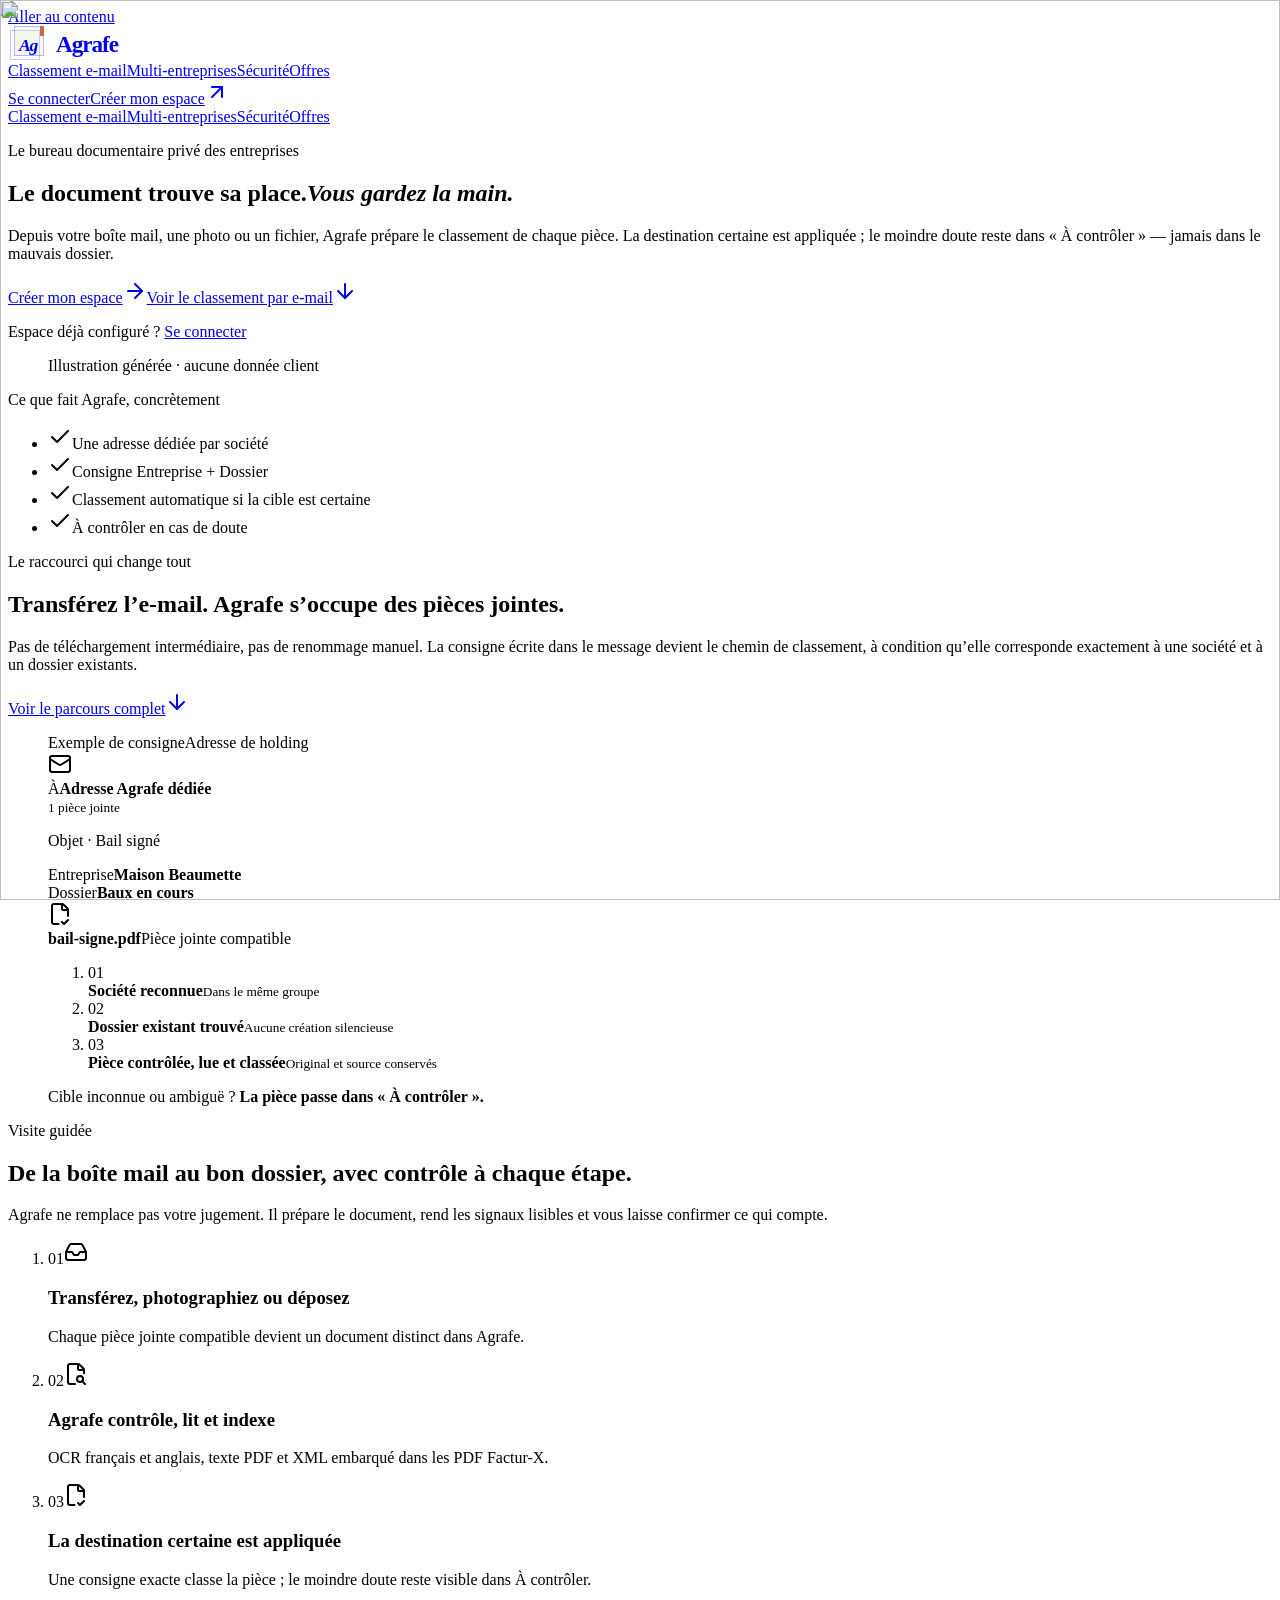
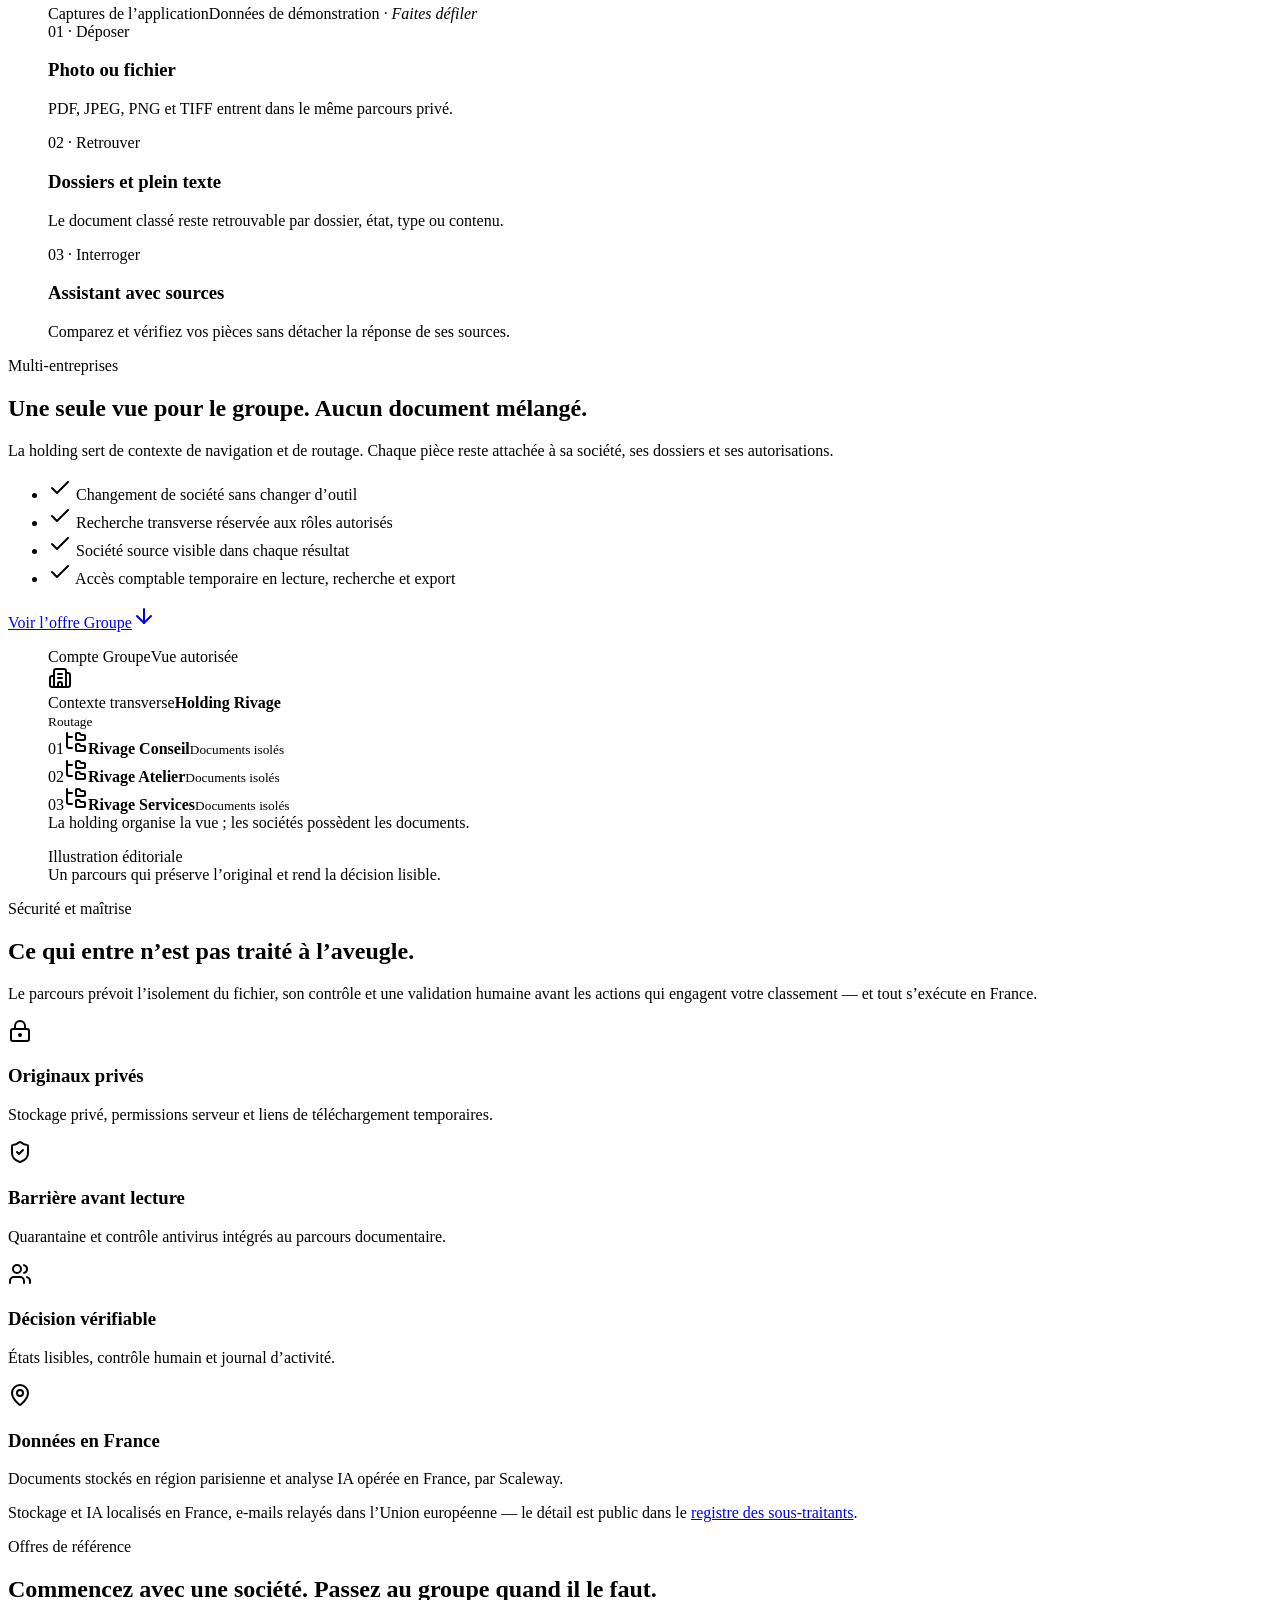
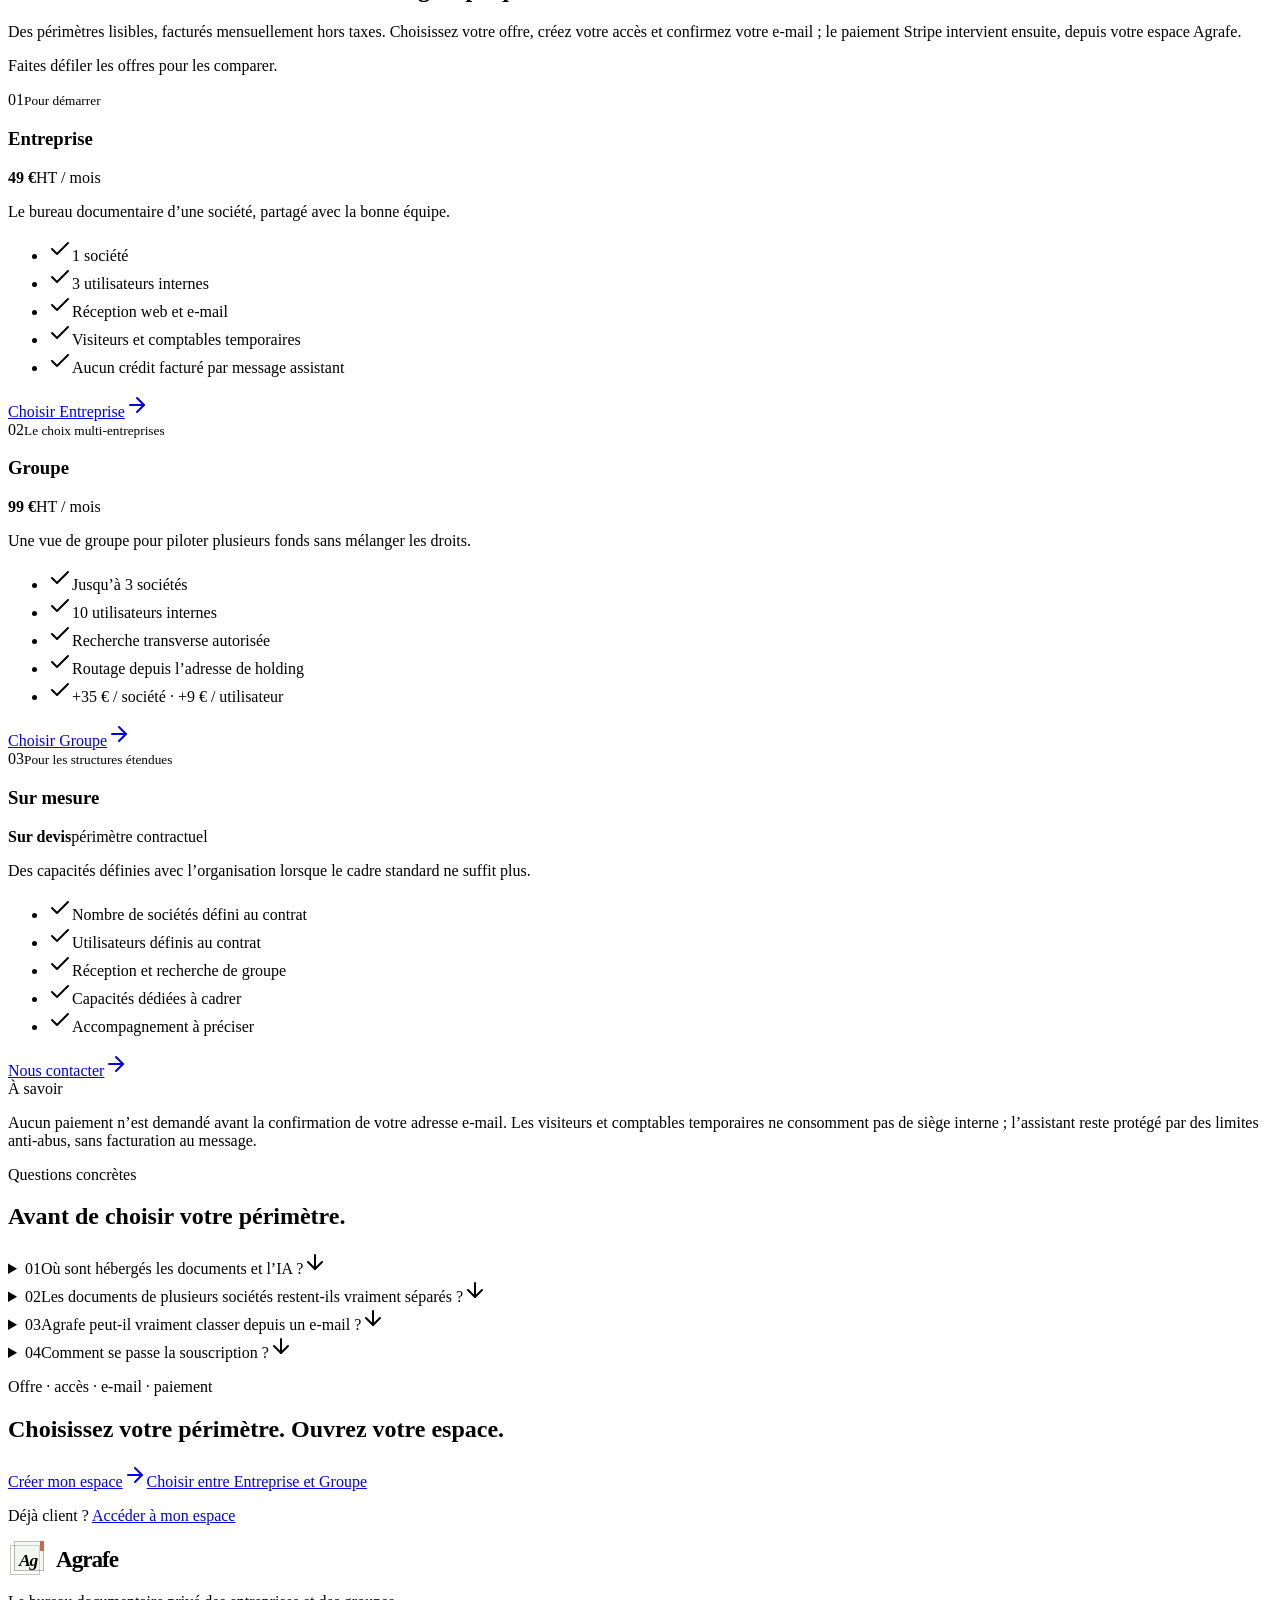
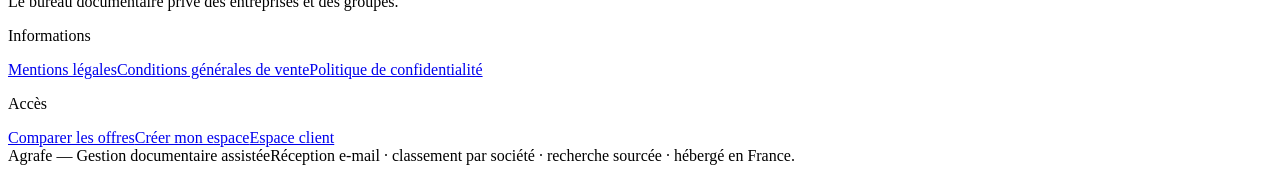
==== commit dbfca354: "Emphasize France/EU hosting in security section, FAQ and footer; point CTAs to agrafe.net Co-Authore" ====
--- a/index.html
+++ b/index.html
@@ -1 +1 @@
-<!DOCTYPE html><html lang="fr"><head><meta charSet="utf-8"/><meta name="viewport" content="width=device-width, initial-scale=1"/><link rel="preload" as="image" href="/agrafe-premium-preview/marketing/agrafe-hero-atmosphere-v2.webp"/><link rel="stylesheet" href="/agrafe-premium-preview/_next/static/chunks/3ix18ghiqxzwr.css" data-precedence="next"/><link rel="stylesheet" href="/agrafe-premium-preview/_next/static/chunks/2gt4li0f0rcfs.css" data-precedence="next"/><link rel="preload" as="script" fetchPriority="low" href="/agrafe-premium-preview/_next/static/chunks/0dhbjz-xsmu83.js"/><script src="/agrafe-premium-preview/_next/static/chunks/15orcrkp-_9ct.js" async=""></script><script src="/agrafe-premium-preview/_next/static/chunks/1upe53-127sm4.js" async=""></script><script src="/agrafe-premium-preview/_next/static/chunks/0kuyh1dfmgob0.js" async=""></script><script src="/agrafe-premium-preview/_next/static/chunks/turbopack-3wddgd3wvxsy-.js" async=""></script><script src="/agrafe-premium-preview/_next/static/chunks/05-c3ty_6dwfk.js" async=""></script><script src="/agrafe-premium-preview/_next/static/chunks/14mrh2-p_w84d.js" async=""></script><script src="/agrafe-premium-preview/_next/static/chunks/38p5dbc7zstc3.js" async=""></script><link rel="preload" href="https://fonts.googleapis.com/css2?family=Manrope:wght@400;500;600;700;800&amp;family=Newsreader:opsz,wght@6..72,400;6..72,500;6..72,600&amp;display=swap" as="style"/><link rel="preconnect" href="https://fonts.googleapis.com"/><link rel="preconnect" href="https://fonts.gstatic.com" crossorigin="anonymous"/><meta name="theme-color" content="#11372e"/><title>Agrafe — landing premium (preview)</title><meta name="description" content="Prévisualisation de la landing Agrafe."/><meta name="robots" content="noindex, nofollow"/><link href="https://fonts.googleapis.com/css2?family=Manrope:wght@400;500;600;700;800&amp;family=Newsreader:opsz,wght@6..72,400;6..72,500;6..72,600&amp;display=swap" rel="stylesheet"/><script src="/agrafe-premium-preview/_next/static/chunks/0cz1d0mv5g_q7.js" noModule=""></script></head><body><div hidden=""><!--$--><!--/$--></div><div class="marketing-module__fIvb4W__marketingPage sales-landing-module__Cc-9pW__page"><a class="marketing-module__fIvb4W__skipLink" href="#contenu">Aller au contenu</a><header class="marketing-module__fIvb4W__siteHeader"><div class="marketing-module__fIvb4W__headerInner"><a class="marketing-module__fIvb4W__brandLink" aria-label="Agrafe — accueil" href="/agrafe-premium-preview/"><span class="marketing-module__fIvb4W__brand" role="img" aria-label="Agrafe" style="display:inline-flex;align-items:center;gap:0.75rem"><span aria-hidden="true" style="position:relative;display:inline-grid;width:2.25rem;height:2.25rem;flex-shrink:0;place-items:center"><span style="position:absolute;bottom:0.125rem;left:0.125rem;width:1.75rem;height:1.75rem;border:1px solid currentColor;opacity:0.22;background:#f6f2e8"></span><span style="position:absolute;left:0.375rem;top:0;width:1.75rem;height:1.75rem;border:1px solid currentColor;opacity:0.28;background:#dcebd7"></span><span style="position:absolute;right:0;top:0;width:0.25rem;height:0.625rem;background:#c66a48;opacity:1"></span><span style="position:relative;margin-left:0.25rem;margin-top:0.125rem;font-family:var(--font-newsreader), Georgia, serif;font-size:1.1rem;font-style:italic;font-weight:650;letter-spacing:-0.07em">Ag</span></span><span style="font-family:var(--font-newsreader), Georgia, serif;font-size:1.45rem;font-weight:600;letter-spacing:-0.045em">Agrafe</span></span></a><nav class="marketing-module__fIvb4W__desktopNav" aria-label="Navigation principale"><a href="/agrafe-premium-preview/#classement-email">Classement e-mail</a><a href="/agrafe-premium-preview/#multi-entreprises">Multi-entreprises</a><a href="/agrafe-premium-preview/#securite">Sécurité</a><a href="/agrafe-premium-preview/#offres">Offres</a></nav><div class="marketing-module__fIvb4W__headerActions"><a class="marketing-module__fIvb4W__customerLink" href="https://liasse-five.vercel.app/login">Se connecter</a><a class="marketing-module__fIvb4W__signupLink" href="https://liasse-five.vercel.app/inscription?plan=essential">Créer mon espace<svg xmlns="http://www.w3.org/2000/svg" width="24" height="24" viewBox="0 0 24 24" fill="none" stroke="currentColor" stroke-width="2" stroke-linecap="round" stroke-linejoin="round" class="lucide lucide-arrow-up-right" aria-hidden="true"><path d="M7 7h10v10"></path><path d="M7 17 17 7"></path></svg></a></div></div><nav class="marketing-module__fIvb4W__mobileNav" aria-label="Navigation des sections"><a href="/agrafe-premium-preview/#classement-email">Classement e-mail</a><a href="/agrafe-premium-preview/#multi-entreprises">Multi-entreprises</a><a href="/agrafe-premium-preview/#securite">Sécurité</a><a href="/agrafe-premium-preview/#offres">Offres</a></nav></header><main id="contenu"><section class="sales-landing-module__Cc-9pW__hero" aria-labelledby="hero-title"><div class="sales-landing-module__Cc-9pW__heroCopy"><p class="sales-landing-module__Cc-9pW__eyebrow">Le bureau documentaire privé des entreprises</p><h1 id="hero-title">Le document trouve sa place.<em>Vous gardez la main.</em></h1><p class="sales-landing-module__Cc-9pW__heroLead">Depuis votre boîte mail, une photo ou un fichier, Agrafe prépare le classement de chaque pièce. La destination certaine est appliquée ; le moindre doute reste dans « À contrôler » — jamais dans le mauvais dossier.</p><div class="sales-landing-module__Cc-9pW__heroActions"><a class="sales-landing-module__Cc-9pW__primaryAction" href="https://liasse-five.vercel.app/inscription?plan=essential">Créer mon espace<svg xmlns="http://www.w3.org/2000/svg" width="24" height="24" viewBox="0 0 24 24" fill="none" stroke="currentColor" stroke-width="2" stroke-linecap="round" stroke-linejoin="round" class="lucide lucide-arrow-right" aria-hidden="true"><path d="M5 12h14"></path><path d="m12 5 7 7-7 7"></path></svg></a><a class="sales-landing-module__Cc-9pW__secondaryAction" href="#classement-email">Voir le classement par e-mail<svg xmlns="http://www.w3.org/2000/svg" width="24" height="24" viewBox="0 0 24 24" fill="none" stroke="currentColor" stroke-width="2" stroke-linecap="round" stroke-linejoin="round" class="lucide lucide-arrow-down" aria-hidden="true"><path d="M12 5v14"></path><path d="m19 12-7 7-7-7"></path></svg></a></div><p class="sales-landing-module__Cc-9pW__existingCustomer">Espace déjà configuré ? <a href="https://liasse-five.vercel.app/login">Se connecter</a></p></div><figure class="sales-landing-module__Cc-9pW__heroVisual"><div class="sales-landing-module__Cc-9pW__heroImageFrame"><img alt="" decoding="async" data-nimg="fill" style="position:absolute;height:100%;width:100%;left:0;top:0;right:0;bottom:0;color:transparent" src="/agrafe-premium-preview/marketing/agrafe-hero-atmosphere-v2.webp"/></div><figcaption>Illustration générée · aucune donnée client</figcaption></figure></section><section class="sales-landing-module__Cc-9pW__proofRail" aria-label="Fonctions principales vérifiées"><p>Ce que fait Agrafe, concrètement</p><ul><li><svg xmlns="http://www.w3.org/2000/svg" width="24" height="24" viewBox="0 0 24 24" fill="none" stroke="currentColor" stroke-width="2" stroke-linecap="round" stroke-linejoin="round" class="lucide lucide-check" aria-hidden="true"><path d="M20 6 9 17l-5-5"></path></svg>Une adresse dédiée par société</li><li><svg xmlns="http://www.w3.org/2000/svg" width="24" height="24" viewBox="0 0 24 24" fill="none" stroke="currentColor" stroke-width="2" stroke-linecap="round" stroke-linejoin="round" class="lucide lucide-check" aria-hidden="true"><path d="M20 6 9 17l-5-5"></path></svg>Consigne Entreprise + Dossier</li><li><svg xmlns="http://www.w3.org/2000/svg" width="24" height="24" viewBox="0 0 24 24" fill="none" stroke="currentColor" stroke-width="2" stroke-linecap="round" stroke-linejoin="round" class="lucide lucide-check" aria-hidden="true"><path d="M20 6 9 17l-5-5"></path></svg>Classement automatique si la cible est certaine</li><li><svg xmlns="http://www.w3.org/2000/svg" width="24" height="24" viewBox="0 0 24 24" fill="none" stroke="currentColor" stroke-width="2" stroke-linecap="round" stroke-linejoin="round" class="lucide lucide-check" aria-hidden="true"><path d="M20 6 9 17l-5-5"></path></svg>À contrôler en cas de doute</li></ul></section><section class="sales-landing-module__Cc-9pW__emailSection" id="classement-email" aria-labelledby="email-title"><div class="sales-landing-module__Cc-9pW__emailCopy"><p class="sales-landing-module__Cc-9pW__eyebrow">Le raccourci qui change tout</p><h2 id="email-title">Transférez l’e-mail. Agrafe s’occupe des pièces jointes.</h2><p>Pas de téléchargement intermédiaire, pas de renommage manuel. La consigne écrite dans le message devient le chemin de classement, à condition qu’elle corresponde exactement à une société et à un dossier existants.</p><a href="#visite-guidee">Voir le parcours complet<svg xmlns="http://www.w3.org/2000/svg" width="24" height="24" viewBox="0 0 24 24" fill="none" stroke="currentColor" stroke-width="2" stroke-linecap="round" stroke-linejoin="round" class="lucide lucide-arrow-down" aria-hidden="true"><path d="M12 5v14"></path><path d="m19 12-7 7-7-7"></path></svg></a></div><figure class="sales-landing-module__Cc-9pW__emailBoard"><figcaption class="sales-landing-module__Cc-9pW__emailBoardTopline"><span>Exemple de consigne</span><span>Adresse de holding</span></figcaption><div class="sales-landing-module__Cc-9pW__emailMessage"><div class="sales-landing-module__Cc-9pW__emailMessageHeader"><svg xmlns="http://www.w3.org/2000/svg" width="24" height="24" viewBox="0 0 24 24" fill="none" stroke="currentColor" stroke-width="2" stroke-linecap="round" stroke-linejoin="round" class="lucide lucide-mail" aria-hidden="true"><path d="m22 7-8.991 5.727a2 2 0 0 1-2.009 0L2 7"></path><rect x="2" y="4" width="20" height="16" rx="2"></rect></svg><div><span>À</span><strong>Adresse Agrafe dédiée</strong></div><small>1 pièce jointe</small></div><p class="sales-landing-module__Cc-9pW__emailSubject">Objet · Bail signé</p><div class="sales-landing-module__Cc-9pW__emailDirective"><div><span>Entreprise</span><strong>Maison Beaumette</strong></div><div><span>Dossier</span><strong>Baux en cours</strong></div></div><div class="sales-landing-module__Cc-9pW__emailAttachment"><svg xmlns="http://www.w3.org/2000/svg" width="24" height="24" viewBox="0 0 24 24" fill="none" stroke="currentColor" stroke-width="2" stroke-linecap="round" stroke-linejoin="round" class="lucide lucide-file-check-corner" aria-hidden="true"><path d="M10.5 22H6a2 2 0 0 1-2-2V4a2 2 0 0 1 2-2h8a2.4 2.4 0 0 1 1.706.706l3.588 3.588A2.4 2.4 0 0 1 20 8v6"></path><path d="M14 2v5a1 1 0 0 0 1 1h5"></path><path d="m14 20 2 2 4-4"></path></svg><div><strong>bail-signe.pdf</strong><span>Pièce jointe compatible</span></div></div></div><ol class="sales-landing-module__Cc-9pW__emailPipeline"><li><span>01</span><div><strong>Société reconnue</strong><small>Dans le même groupe</small></div></li><li><span>02</span><div><strong>Dossier existant trouvé</strong><small>Aucune création silencieuse</small></div></li><li><span>03</span><div><strong>Pièce contrôlée, lue et classée</strong><small>Original et source conservés</small></div></li></ol><p class="sales-landing-module__Cc-9pW__emailFallback">Cible inconnue ou ambiguë ? <strong>La pièce passe dans « À contrôler ».</strong></p></figure></section><section class="sales-landing-module__Cc-9pW__guideSection" id="visite-guidee" aria-labelledby="guide-title"><div class="sales-landing-module__Cc-9pW__guideIntro"><p class="sales-landing-module__Cc-9pW__eyebrow">Visite guidée</p><h2 id="guide-title">De la boîte mail au bon dossier, avec contrôle à chaque étape.</h2><p>Agrafe ne remplace pas votre jugement. Il prépare le document, rend les signaux lisibles et vous laisse confirmer ce qui compte.</p><ol class="sales-landing-module__Cc-9pW__journeyList"><li><span>01</span><svg xmlns="http://www.w3.org/2000/svg" width="24" height="24" viewBox="0 0 24 24" fill="none" stroke="currentColor" stroke-width="2" stroke-linecap="round" stroke-linejoin="round" class="lucide lucide-inbox" aria-hidden="true"><polyline points="22 12 16 12 14 15 10 15 8 12 2 12"></polyline><path d="M5.45 5.11 2 12v6a2 2 0 0 0 2 2h16a2 2 0 0 0 2-2v-6l-3.45-6.89A2 2 0 0 0 16.76 4H7.24a2 2 0 0 0-1.79 1.11z"></path></svg><div><h3>Transférez, photographiez ou déposez</h3><p>Chaque pièce jointe compatible devient un document distinct dans Agrafe.</p></div></li><li><span>02</span><svg xmlns="http://www.w3.org/2000/svg" width="24" height="24" viewBox="0 0 24 24" fill="none" stroke="currentColor" stroke-width="2" stroke-linecap="round" stroke-linejoin="round" class="lucide lucide-file-search-corner" aria-hidden="true"><path d="M11.1 22H6a2 2 0 0 1-2-2V4a2 2 0 0 1 2-2h8a2.4 2.4 0 0 1 1.706.706l3.589 3.588A2.4 2.4 0 0 1 20 8v3.25"></path><path d="M14 2v5a1 1 0 0 0 1 1h5"></path><path d="m21 22-2.88-2.88"></path><circle cx="16" cy="17" r="3"></circle></svg><div><h3>Agrafe contrôle, lit et indexe</h3><p>OCR français et anglais, texte PDF et XML embarqué dans les PDF Factur-X.</p></div></li><li><span>03</span><svg xmlns="http://www.w3.org/2000/svg" width="24" height="24" viewBox="0 0 24 24" fill="none" stroke="currentColor" stroke-width="2" stroke-linecap="round" stroke-linejoin="round" class="lucide lucide-file-check-corner" aria-hidden="true"><path d="M10.5 22H6a2 2 0 0 1-2-2V4a2 2 0 0 1 2-2h8a2.4 2.4 0 0 1 1.706.706l3.588 3.588A2.4 2.4 0 0 1 20 8v6"></path><path d="M14 2v5a1 1 0 0 0 1 1h5"></path><path d="m14 20 2 2 4-4"></path></svg><div><h3>La destination certaine est appliquée</h3><p>Une consigne exacte classe la pièce ; le moindre doute reste visible dans À contrôler.</p></div></li></ol></div><figure class="sales-landing-module__Cc-9pW__productEvidence"><figcaption><span>Captures de l’application</span><span>Données de démonstration<em class="sales-landing-module__Cc-9pW__mobileGalleryHint"> · Faites défiler</em></span></figcaption><div class="sales-landing-module__Cc-9pW__productEvidenceGrid" role="region" aria-label="Trois captures de démonstration : déposer, retrouver et interroger" tabindex="0"><article class="sales-landing-module__Cc-9pW__productShot"><div class="sales-landing-module__Cc-9pW__productShotImage"><img alt="Écran Agrafe permettant de photographier un document ou de sélectionner des fichiers" loading="lazy" decoding="async" data-nimg="fill" style="position:absolute;height:100%;width:100%;left:0;top:0;right:0;bottom:0;color:transparent" src="/agrafe-premium-preview/marketing/agrafe-product-upload.webp"/></div><span>01 · Déposer</span><h3>Photo ou fichier</h3><p>PDF, JPEG, PNG et TIFF entrent dans le même parcours privé.</p></article><article class="sales-landing-module__Cc-9pW__productShot undefined"><div class="sales-landing-module__Cc-9pW__productShotImage sales-landing-module__Cc-9pW__productShotSearch"><img alt="Écran Agrafe de recherche plein texte et de navigation dans les dossiers" loading="lazy" decoding="async" data-nimg="fill" style="position:absolute;height:100%;width:100%;left:0;top:0;right:0;bottom:0;color:transparent" src="/agrafe-premium-preview/marketing/agrafe-product-search.webp"/></div><span>02 · Retrouver</span><h3>Dossiers et plein texte</h3><p>Le document classé reste retrouvable par dossier, état, type ou contenu.</p></article><article class="sales-landing-module__Cc-9pW__productShot undefined"><div class="sales-landing-module__Cc-9pW__productShotImage sales-landing-module__Cc-9pW__productShotAssistant"><img alt="Écran de l’assistant documentaire Agrafe avec raisonnement relié aux sources privées" loading="lazy" decoding="async" data-nimg="fill" style="position:absolute;height:100%;width:100%;left:0;top:0;right:0;bottom:0;color:transparent" src="/agrafe-premium-preview/marketing/agrafe-product-assistant.webp"/></div><span>03 · Interroger</span><h3>Assistant avec sources</h3><p>Comparez et vérifiez vos pièces sans détacher la réponse de ses sources.</p></article></div></figure></section><section class="sales-landing-module__Cc-9pW__groupSection" id="multi-entreprises" aria-labelledby="group-title"><div class="sales-landing-module__Cc-9pW__groupCopy"><p class="sales-landing-module__Cc-9pW__eyebrowLight">Multi-entreprises</p><h2 id="group-title">Une seule vue pour le groupe. Aucun document mélangé.</h2><p>La holding sert de contexte de navigation et de routage. Chaque pièce reste attachée à sa société, ses dossiers et ses autorisations.</p><ul><li><svg xmlns="http://www.w3.org/2000/svg" width="24" height="24" viewBox="0 0 24 24" fill="none" stroke="currentColor" stroke-width="2" stroke-linecap="round" stroke-linejoin="round" class="lucide lucide-check" aria-hidden="true"><path d="M20 6 9 17l-5-5"></path></svg> Changement de société sans changer d’outil</li><li><svg xmlns="http://www.w3.org/2000/svg" width="24" height="24" viewBox="0 0 24 24" fill="none" stroke="currentColor" stroke-width="2" stroke-linecap="round" stroke-linejoin="round" class="lucide lucide-check" aria-hidden="true"><path d="M20 6 9 17l-5-5"></path></svg> Recherche transverse réservée aux rôles autorisés</li><li><svg xmlns="http://www.w3.org/2000/svg" width="24" height="24" viewBox="0 0 24 24" fill="none" stroke="currentColor" stroke-width="2" stroke-linecap="round" stroke-linejoin="round" class="lucide lucide-check" aria-hidden="true"><path d="M20 6 9 17l-5-5"></path></svg> Société source visible dans chaque résultat</li><li><svg xmlns="http://www.w3.org/2000/svg" width="24" height="24" viewBox="0 0 24 24" fill="none" stroke="currentColor" stroke-width="2" stroke-linecap="round" stroke-linejoin="round" class="lucide lucide-check" aria-hidden="true"><path d="M20 6 9 17l-5-5"></path></svg> Accès comptable temporaire en lecture, recherche et export</li></ul><a href="#offres">Voir l’offre Groupe<svg xmlns="http://www.w3.org/2000/svg" width="24" height="24" viewBox="0 0 24 24" fill="none" stroke="currentColor" stroke-width="2" stroke-linecap="round" stroke-linejoin="round" class="lucide lucide-arrow-down" aria-hidden="true"><path d="M12 5v14"></path><path d="m19 12-7 7-7-7"></path></svg></a></div><figure class="sales-landing-module__Cc-9pW__groupDiagram"><div class="sales-landing-module__Cc-9pW__diagramHeader"><span>Compte Groupe</span><span>Vue autorisée</span></div><div class="sales-landing-module__Cc-9pW__holdingNode"><svg xmlns="http://www.w3.org/2000/svg" width="24" height="24" viewBox="0 0 24 24" fill="none" stroke="currentColor" stroke-width="2" stroke-linecap="round" stroke-linejoin="round" class="lucide lucide-building2 lucide-building-2" aria-hidden="true"><path d="M10 12h4"></path><path d="M10 8h4"></path><path d="M14 21v-3a2 2 0 0 0-4 0v3"></path><path d="M6 10H4a2 2 0 0 0-2 2v7a2 2 0 0 0 2 2h16a2 2 0 0 0 2-2V9a2 2 0 0 0-2-2h-2"></path><path d="M6 21V5a2 2 0 0 1 2-2h8a2 2 0 0 1 2 2v16"></path></svg><div><span>Contexte transverse</span><strong>Holding Rivage</strong></div><small>Routage</small></div><div class="sales-landing-module__Cc-9pW__diagramStem" aria-hidden="true"></div><div class="sales-landing-module__Cc-9pW__companyNodes"><div><span>0<!-- -->1</span><svg xmlns="http://www.w3.org/2000/svg" width="24" height="24" viewBox="0 0 24 24" fill="none" stroke="currentColor" stroke-width="2" stroke-linecap="round" stroke-linejoin="round" class="lucide lucide-folder-tree" aria-hidden="true"><path d="M20 10a1 1 0 0 0 1-1V6a1 1 0 0 0-1-1h-2.5a1 1 0 0 1-.8-.4l-.9-1.2A1 1 0 0 0 15 3h-2a1 1 0 0 0-1 1v5a1 1 0 0 0 1 1Z"></path><path d="M20 21a1 1 0 0 0 1-1v-3a1 1 0 0 0-1-1h-2.9a1 1 0 0 1-.88-.55l-.42-.85a1 1 0 0 0-.92-.6H13a1 1 0 0 0-1 1v5a1 1 0 0 0 1 1Z"></path><path d="M3 5a2 2 0 0 0 2 2h3"></path><path d="M3 3v13a2 2 0 0 0 2 2h3"></path></svg><strong>Rivage <!-- -->Conseil</strong><small>Documents isolés</small></div><div><span>0<!-- -->2</span><svg xmlns="http://www.w3.org/2000/svg" width="24" height="24" viewBox="0 0 24 24" fill="none" stroke="currentColor" stroke-width="2" stroke-linecap="round" stroke-linejoin="round" class="lucide lucide-folder-tree" aria-hidden="true"><path d="M20 10a1 1 0 0 0 1-1V6a1 1 0 0 0-1-1h-2.5a1 1 0 0 1-.8-.4l-.9-1.2A1 1 0 0 0 15 3h-2a1 1 0 0 0-1 1v5a1 1 0 0 0 1 1Z"></path><path d="M20 21a1 1 0 0 0 1-1v-3a1 1 0 0 0-1-1h-2.9a1 1 0 0 1-.88-.55l-.42-.85a1 1 0 0 0-.92-.6H13a1 1 0 0 0-1 1v5a1 1 0 0 0 1 1Z"></path><path d="M3 5a2 2 0 0 0 2 2h3"></path><path d="M3 3v13a2 2 0 0 0 2 2h3"></path></svg><strong>Rivage <!-- -->Atelier</strong><small>Documents isolés</small></div><div><span>0<!-- -->3</span><svg xmlns="http://www.w3.org/2000/svg" width="24" height="24" viewBox="0 0 24 24" fill="none" stroke="currentColor" stroke-width="2" stroke-linecap="round" stroke-linejoin="round" class="lucide lucide-folder-tree" aria-hidden="true"><path d="M20 10a1 1 0 0 0 1-1V6a1 1 0 0 0-1-1h-2.5a1 1 0 0 1-.8-.4l-.9-1.2A1 1 0 0 0 15 3h-2a1 1 0 0 0-1 1v5a1 1 0 0 0 1 1Z"></path><path d="M20 21a1 1 0 0 0 1-1v-3a1 1 0 0 0-1-1h-2.9a1 1 0 0 1-.88-.55l-.42-.85a1 1 0 0 0-.92-.6H13a1 1 0 0 0-1 1v5a1 1 0 0 0 1 1Z"></path><path d="M3 5a2 2 0 0 0 2 2h3"></path><path d="M3 3v13a2 2 0 0 0 2 2h3"></path></svg><strong>Rivage <!-- -->Services</strong><small>Documents isolés</small></div></div><figcaption>La holding organise la vue ; les sociétés possèdent les documents.</figcaption></figure></section><section class="sales-landing-module__Cc-9pW__trustSection" id="securite" aria-labelledby="trust-title"><figure class="sales-landing-module__Cc-9pW__trustVisual"><div class="sales-landing-module__Cc-9pW__trustImageFrame"><img alt="Une personne range un document dans un classeur vert" loading="lazy" decoding="async" data-nimg="fill" style="position:absolute;height:100%;width:100%;left:0;top:0;right:0;bottom:0;color:transparent" src="/agrafe-premium-preview/marketing/agrafe-hand-filing.webp"/></div><div class="sales-landing-module__Cc-9pW__custodyInset" aria-hidden="true"><img alt="" loading="lazy" decoding="async" data-nimg="fill" style="position:absolute;height:100%;width:100%;left:0;top:0;right:0;bottom:0;color:transparent" src="/agrafe-premium-preview/marketing/agrafe-custody-detail.webp"/><span>Illustration éditoriale</span></div><figcaption>Un parcours qui préserve l’original et rend la décision lisible.</figcaption></figure><div class="sales-landing-module__Cc-9pW__trustCopy"><p class="sales-landing-module__Cc-9pW__eyebrow">Sécurité et maîtrise</p><h2 id="trust-title">Ce qui entre n’est pas traité à l’aveugle.</h2><p class="sales-landing-module__Cc-9pW__trustLead">Le parcours prévoit l’isolement du fichier, son contrôle et une validation humaine avant les actions qui engagent votre classement.</p><div class="sales-landing-module__Cc-9pW__trustFacts"><article><svg xmlns="http://www.w3.org/2000/svg" width="24" height="24" viewBox="0 0 24 24" fill="none" stroke="currentColor" stroke-width="2" stroke-linecap="round" stroke-linejoin="round" class="lucide lucide-lock-keyhole" aria-hidden="true"><circle cx="12" cy="16" r="1"></circle><rect x="3" y="10" width="18" height="12" rx="2"></rect><path d="M7 10V7a5 5 0 0 1 10 0v3"></path></svg><div><h3>Originaux privés</h3><p>Stockage privé, permissions serveur et liens de téléchargement temporaires.</p></div></article><article><svg xmlns="http://www.w3.org/2000/svg" width="24" height="24" viewBox="0 0 24 24" fill="none" stroke="currentColor" stroke-width="2" stroke-linecap="round" stroke-linejoin="round" class="lucide lucide-shield-check" aria-hidden="true"><path d="M20 13c0 5-3.5 7.5-7.66 8.95a1 1 0 0 1-.67-.01C7.5 20.5 4 18 4 13V6a1 1 0 0 1 1-1c2 0 4.5-1.2 6.24-2.72a1.17 1.17 0 0 1 1.52 0C14.51 3.81 17 5 19 5a1 1 0 0 1 1 1z"></path><path d="m9 12 2 2 4-4"></path></svg><div><h3>Barrière avant lecture</h3><p>Quarantaine et contrôle antivirus intégrés au parcours documentaire.</p></div></article><article><svg xmlns="http://www.w3.org/2000/svg" width="24" height="24" viewBox="0 0 24 24" fill="none" stroke="currentColor" stroke-width="2" stroke-linecap="round" stroke-linejoin="round" class="lucide lucide-users" aria-hidden="true"><path d="M16 21v-2a4 4 0 0 0-4-4H6a4 4 0 0 0-4 4v2"></path><path d="M16 3.128a4 4 0 0 1 0 7.744"></path><path d="M22 21v-2a4 4 0 0 0-3-3.87"></path><circle cx="9" cy="7" r="4"></circle></svg><div><h3>Décision vérifiable</h3><p>États lisibles, contrôle humain et journal d’activité.</p></div></article></div><p class="sales-landing-module__Cc-9pW__securityCaveat">La barrière antivirus dépend du service de scan effectivement opérationnel dans l’environnement déployé.</p></div></section><section class="sales-landing-module__Cc-9pW__pricingSection" id="offres" aria-labelledby="pricing-title"><div class="sales-landing-module__Cc-9pW__pricingHeading"><div><p class="sales-landing-module__Cc-9pW__eyebrow">Offres de référence</p><h2 id="pricing-title">Commencez avec une société. Passez au groupe quand il le faut.</h2></div><p>Des périmètres lisibles, facturés mensuellement hors taxes. Choisissez votre offre, créez votre accès et confirmez votre e-mail ; le paiement Stripe intervient ensuite, depuis votre espace Agrafe.</p><p class="sales-landing-module__Cc-9pW__mobileOfferHint">Faites défiler les offres pour les comparer.</p></div><div class="sales-landing-module__Cc-9pW__planGrid" role="region" aria-label="Comparaison des trois offres Agrafe" tabindex="0"><article class="sales-landing-module__Cc-9pW__plan"><div class="sales-landing-module__Cc-9pW__planTopline"><span>01</span><small>Pour démarrer</small></div><h3>Entreprise</h3><div class="sales-landing-module__Cc-9pW__planPrice"><strong>49 €</strong><span>HT / mois</span></div><p>Le bureau documentaire d’une société, partagé avec la bonne équipe.</p><ul><li><svg xmlns="http://www.w3.org/2000/svg" width="24" height="24" viewBox="0 0 24 24" fill="none" stroke="currentColor" stroke-width="2" stroke-linecap="round" stroke-linejoin="round" class="lucide lucide-check" aria-hidden="true"><path d="M20 6 9 17l-5-5"></path></svg>1 société</li><li><svg xmlns="http://www.w3.org/2000/svg" width="24" height="24" viewBox="0 0 24 24" fill="none" stroke="currentColor" stroke-width="2" stroke-linecap="round" stroke-linejoin="round" class="lucide lucide-check" aria-hidden="true"><path d="M20 6 9 17l-5-5"></path></svg>3 utilisateurs internes</li><li><svg xmlns="http://www.w3.org/2000/svg" width="24" height="24" viewBox="0 0 24 24" fill="none" stroke="currentColor" stroke-width="2" stroke-linecap="round" stroke-linejoin="round" class="lucide lucide-check" aria-hidden="true"><path d="M20 6 9 17l-5-5"></path></svg>Réception web et e-mail</li><li><svg xmlns="http://www.w3.org/2000/svg" width="24" height="24" viewBox="0 0 24 24" fill="none" stroke="currentColor" stroke-width="2" stroke-linecap="round" stroke-linejoin="round" class="lucide lucide-check" aria-hidden="true"><path d="M20 6 9 17l-5-5"></path></svg>Visiteurs et comptables temporaires</li><li><svg xmlns="http://www.w3.org/2000/svg" width="24" height="24" viewBox="0 0 24 24" fill="none" stroke="currentColor" stroke-width="2" stroke-linecap="round" stroke-linejoin="round" class="lucide lucide-check" aria-hidden="true"><path d="M20 6 9 17l-5-5"></path></svg>Aucun crédit facturé par message assistant</li></ul><a class="sales-landing-module__Cc-9pW__planAction" href="https://liasse-five.vercel.app/inscription?plan=essential">Choisir <!-- -->Entreprise<svg xmlns="http://www.w3.org/2000/svg" width="24" height="24" viewBox="0 0 24 24" fill="none" stroke="currentColor" stroke-width="2" stroke-linecap="round" stroke-linejoin="round" class="lucide lucide-arrow-right" aria-hidden="true"><path d="M5 12h14"></path><path d="m12 5 7 7-7 7"></path></svg></a></article><article class="sales-landing-module__Cc-9pW__planFeatured"><div class="sales-landing-module__Cc-9pW__planTopline"><span>02</span><small>Le choix multi-entreprises</small></div><h3>Groupe</h3><div class="sales-landing-module__Cc-9pW__planPrice"><strong>99 €</strong><span>HT / mois</span></div><p>Une vue de groupe pour piloter plusieurs fonds sans mélanger les droits.</p><ul><li><svg xmlns="http://www.w3.org/2000/svg" width="24" height="24" viewBox="0 0 24 24" fill="none" stroke="currentColor" stroke-width="2" stroke-linecap="round" stroke-linejoin="round" class="lucide lucide-check" aria-hidden="true"><path d="M20 6 9 17l-5-5"></path></svg>Jusqu’à 3 sociétés</li><li><svg xmlns="http://www.w3.org/2000/svg" width="24" height="24" viewBox="0 0 24 24" fill="none" stroke="currentColor" stroke-width="2" stroke-linecap="round" stroke-linejoin="round" class="lucide lucide-check" aria-hidden="true"><path d="M20 6 9 17l-5-5"></path></svg>10 utilisateurs internes</li><li><svg xmlns="http://www.w3.org/2000/svg" width="24" height="24" viewBox="0 0 24 24" fill="none" stroke="currentColor" stroke-width="2" stroke-linecap="round" stroke-linejoin="round" class="lucide lucide-check" aria-hidden="true"><path d="M20 6 9 17l-5-5"></path></svg>Recherche transverse autorisée</li><li><svg xmlns="http://www.w3.org/2000/svg" width="24" height="24" viewBox="0 0 24 24" fill="none" stroke="currentColor" stroke-width="2" stroke-linecap="round" stroke-linejoin="round" class="lucide lucide-check" aria-hidden="true"><path d="M20 6 9 17l-5-5"></path></svg>Routage depuis l’adresse de holding</li><li><svg xmlns="http://www.w3.org/2000/svg" width="24" height="24" viewBox="0 0 24 24" fill="none" stroke="currentColor" stroke-width="2" stroke-linecap="round" stroke-linejoin="round" class="lucide lucide-check" aria-hidden="true"><path d="M20 6 9 17l-5-5"></path></svg>+35 € / société · +9 € / utilisateur</li></ul><a class="sales-landing-module__Cc-9pW__planAction" href="https://liasse-five.vercel.app/inscription?plan=group">Choisir <!-- -->Groupe<svg xmlns="http://www.w3.org/2000/svg" width="24" height="24" viewBox="0 0 24 24" fill="none" stroke="currentColor" stroke-width="2" stroke-linecap="round" stroke-linejoin="round" class="lucide lucide-arrow-right" aria-hidden="true"><path d="M5 12h14"></path><path d="m12 5 7 7-7 7"></path></svg></a></article><article class="sales-landing-module__Cc-9pW__plan"><div class="sales-landing-module__Cc-9pW__planTopline"><span>03</span><small>Pour les structures étendues</small></div><h3>Sur mesure</h3><div class="sales-landing-module__Cc-9pW__planPrice"><strong>Sur devis</strong><span>périmètre contractuel</span></div><p>Des capacités définies avec l’organisation lorsque le cadre standard ne suffit plus.</p><ul><li><svg xmlns="http://www.w3.org/2000/svg" width="24" height="24" viewBox="0 0 24 24" fill="none" stroke="currentColor" stroke-width="2" stroke-linecap="round" stroke-linejoin="round" class="lucide lucide-check" aria-hidden="true"><path d="M20 6 9 17l-5-5"></path></svg>Nombre de sociétés défini au contrat</li><li><svg xmlns="http://www.w3.org/2000/svg" width="24" height="24" viewBox="0 0 24 24" fill="none" stroke="currentColor" stroke-width="2" stroke-linecap="round" stroke-linejoin="round" class="lucide lucide-check" aria-hidden="true"><path d="M20 6 9 17l-5-5"></path></svg>Utilisateurs définis au contrat</li><li><svg xmlns="http://www.w3.org/2000/svg" width="24" height="24" viewBox="0 0 24 24" fill="none" stroke="currentColor" stroke-width="2" stroke-linecap="round" stroke-linejoin="round" class="lucide lucide-check" aria-hidden="true"><path d="M20 6 9 17l-5-5"></path></svg>Réception et recherche de groupe</li><li><svg xmlns="http://www.w3.org/2000/svg" width="24" height="24" viewBox="0 0 24 24" fill="none" stroke="currentColor" stroke-width="2" stroke-linecap="round" stroke-linejoin="round" class="lucide lucide-check" aria-hidden="true"><path d="M20 6 9 17l-5-5"></path></svg>Capacités dédiées à cadrer</li><li><svg xmlns="http://www.w3.org/2000/svg" width="24" height="24" viewBox="0 0 24 24" fill="none" stroke="currentColor" stroke-width="2" stroke-linecap="round" stroke-linejoin="round" class="lucide lucide-check" aria-hidden="true"><path d="M20 6 9 17l-5-5"></path></svg>Accompagnement à préciser</li></ul><a class="sales-landing-module__Cc-9pW__planAction" href="mailto:contact@sa-entreprises.fr?subject=Agrafe%20%E2%80%94%20offre%20Sur%20mesure">Nous contacter<svg xmlns="http://www.w3.org/2000/svg" width="24" height="24" viewBox="0 0 24 24" fill="none" stroke="currentColor" stroke-width="2" stroke-linecap="round" stroke-linejoin="round" class="lucide lucide-arrow-right" aria-hidden="true"><path d="M5 12h14"></path><path d="m12 5 7 7-7 7"></path></svg></a></article></div><div class="sales-landing-module__Cc-9pW__pricingNote"><span>À savoir</span><p>Aucun paiement n’est demandé avant la confirmation de votre adresse e-mail. Les visiteurs et comptables temporaires ne consomment pas de siège interne ; l’assistant reste protégé par des limites anti-abus, sans facturation au message.</p></div></section><section class="sales-landing-module__Cc-9pW__faqSection" aria-labelledby="faq-title"><div><p class="sales-landing-module__Cc-9pW__eyebrow">Questions concrètes</p><h2 id="faq-title">Avant de choisir votre périmètre.</h2></div><div class="sales-landing-module__Cc-9pW__faqList"><details><summary><span>0<!-- -->1</span>Les documents de plusieurs sociétés restent-ils vraiment séparés ?<svg xmlns="http://www.w3.org/2000/svg" width="24" height="24" viewBox="0 0 24 24" fill="none" stroke="currentColor" stroke-width="2" stroke-linecap="round" stroke-linejoin="round" class="lucide lucide-arrow-down" aria-hidden="true"><path d="M12 5v14"></path><path d="m19 12-7 7-7-7"></path></svg></summary><p>Oui. Chaque document appartient à une société et conserve ses propres dossiers et autorisations. La vue de holding et la recherche transverse ne sont accessibles qu’aux rôles autorisés.</p></details><details><summary><span>0<!-- -->2</span>Agrafe peut-il vraiment classer depuis un e-mail ?<svg xmlns="http://www.w3.org/2000/svg" width="24" height="24" viewBox="0 0 24 24" fill="none" stroke="currentColor" stroke-width="2" stroke-linecap="round" stroke-linejoin="round" class="lucide lucide-arrow-down" aria-hidden="true"><path d="M12 5v14"></path><path d="m19 12-7 7-7-7"></path></svg></summary><p>Oui. Depuis l’adresse d’une société, une consigne comme « Dossier : Baux en cours » classe la pièce jointe dans ce dossier existant. Depuis l’adresse de holding, vous pouvez préciser « Entreprise » puis « Dossier ». Si la cible est inconnue ou ambiguë, Agrafe demande un contrôle au lieu de classer au hasard.</p></details><details><summary><span>0<!-- -->3</span>Comment se passe la souscription ?<svg xmlns="http://www.w3.org/2000/svg" width="24" height="24" viewBox="0 0 24 24" fill="none" stroke="currentColor" stroke-width="2" stroke-linecap="round" stroke-linejoin="round" class="lucide lucide-arrow-down" aria-hidden="true"><path d="M12 5v14"></path><path d="m19 12-7 7-7-7"></path></svg></summary><p>Vous choisissez Entreprise ou Groupe, créez votre accès puis confirmez votre adresse e-mail. Aucun paiement n’est demandé avant cette confirmation. Vous activez ensuite l’abonnement mensuel dans l’espace sécurisé Stripe.</p></details></div></section><section class="sales-landing-module__Cc-9pW__closingSection" aria-labelledby="closing-title"><div><p class="sales-landing-module__Cc-9pW__eyebrowLight">Offre · accès · e-mail · paiement</p><h2 id="closing-title">Choisissez votre périmètre. Ouvrez votre espace.</h2></div><div class="sales-landing-module__Cc-9pW__closingActions"><a href="https://liasse-five.vercel.app/inscription?plan=essential">Créer mon espace<svg xmlns="http://www.w3.org/2000/svg" width="24" height="24" viewBox="0 0 24 24" fill="none" stroke="currentColor" stroke-width="2" stroke-linecap="round" stroke-linejoin="round" class="lucide lucide-arrow-right" aria-hidden="true"><path d="M5 12h14"></path><path d="m12 5 7 7-7 7"></path></svg></a><a href="#offres">Choisir entre Entreprise et Groupe</a><p>Déjà client ? <a href="https://liasse-five.vercel.app/login">Accéder à mon espace</a></p></div></section></main><footer class="marketing-module__fIvb4W__siteFooter" id="coordonnees"><div class="marketing-module__fIvb4W__footerPrimary"><div><span class="marketing-module__fIvb4W__footerBrand" role="img" aria-label="Agrafe" style="display:inline-flex;align-items:center;gap:0.75rem"><span aria-hidden="true" style="position:relative;display:inline-grid;width:2.25rem;height:2.25rem;flex-shrink:0;place-items:center"><span style="position:absolute;bottom:0.125rem;left:0.125rem;width:1.75rem;height:1.75rem;border:1px solid currentColor;opacity:0.22;background:#f6f2e8"></span><span style="position:absolute;left:0.375rem;top:0;width:1.75rem;height:1.75rem;border:1px solid currentColor;opacity:0.28;background:#dcebd7"></span><span style="position:absolute;right:0;top:0;width:0.25rem;height:0.625rem;background:#c66a48;opacity:1"></span><span style="position:relative;margin-left:0.25rem;margin-top:0.125rem;font-family:var(--font-newsreader), Georgia, serif;font-size:1.1rem;font-style:italic;font-weight:650;letter-spacing:-0.07em">Ag</span></span><span style="font-family:var(--font-newsreader), Georgia, serif;font-size:1.45rem;font-weight:600;letter-spacing:-0.045em">Agrafe</span></span><p class="marketing-module__fIvb4W__footerStatement">Le bureau documentaire privé des entreprises et des groupes.</p></div><div class="marketing-module__fIvb4W__footerLinks"><p>Informations</p><a href="https://liasse-five.vercel.app/mentions-legales">Mentions légales</a><a href="https://liasse-five.vercel.app/cgv">Conditions générales de vente</a><a href="https://liasse-five.vercel.app/confidentialite">Politique de confidentialité</a></div><div class="marketing-module__fIvb4W__footerContact"><p>Accès</p><a href="/agrafe-premium-preview/#offres">Comparer les offres</a><a href="https://liasse-five.vercel.app/inscription?plan=essential">Créer mon espace</a><a href="https://liasse-five.vercel.app/login">Espace client</a></div></div><div class="marketing-module__fIvb4W__footerMeta"><span>Agrafe — Gestion documentaire assistée</span><span>Réception e-mail · classement par société · recherche sourcée.</span></div></footer></div><!--$--><!--/$--><script src="/agrafe-premium-preview/_next/static/chunks/0dhbjz-xsmu83.js" id="_R_" async=""></script><script>(self.__next_f=self.__next_f||[]).push([0])</script><script>self.__next_f.push([1,"1:\"$Sreact.fragment\"\n2:I[39756,[\"/agrafe-premium-preview/_next/static/chunks/05-c3ty_6dwfk.js\",\"/agrafe-premium-preview/_next/static/chunks/14mrh2-p_w84d.js\"],\"default\"]\n3:I[37457,[\"/agrafe-premium-preview/_next/static/chunks/05-c3ty_6dwfk.js\",\"/agrafe-premium-preview/_next/static/chunks/14mrh2-p_w84d.js\"],\"default\"]\n4:I[22016,[\"/agrafe-premium-preview/_next/static/chunks/05-c3ty_6dwfk.js\",\"/agrafe-premium-preview/_next/static/chunks/14mrh2-p_w84d.js\",\"/agrafe-premium-preview/_next/static/chunks/38p5dbc7zstc3.js\"],\"\"]\ne:I[68027,[\"/agrafe-premium-preview/_next/static/chunks/05-c3ty_6dwfk.js\",\"/agrafe-premium-preview/_next/static/chunks/14mrh2-p_w84d.js\"],\"default\",1]\n:HL[\"/agrafe-premium-preview/_next/static/chunks/3ix18ghiqxzwr.css\",\"style\"]\n:HL[\"/agrafe-premium-preview/_next/static/chunks/2gt4li0f0rcfs.css\",\"style\"]\n:HL[\"https://fonts.googleapis.com/css2?family=Manrope:wght@400;500;600;700;800\u0026family=Newsreader:opsz,wght@6..72,400;6..72,500;6..72,600\u0026display=swap\",\"style\"]\n"])</script><script>self.__next_f.push([1,"0:{\"P\":null,\"c\":[\"\",\"\"],\"q\":\"\",\"i\":false,\"f\":[[[\"\",{\"children\":[\"__PAGE__\",{}]},\"$undefined\",\"$undefined\",16],[[\"$\",\"$1\",\"c\",{\"children\":[[[\"$\",\"link\",\"0\",{\"rel\":\"stylesheet\",\"href\":\"/agrafe-premium-preview/_next/static/chunks/3ix18ghiqxzwr.css\",\"precedence\":\"next\",\"crossOrigin\":\"$undefined\",\"nonce\":\"$undefined\"}],[\"$\",\"script\",\"script-0\",{\"src\":\"/agrafe-premium-preview/_next/static/chunks/05-c3ty_6dwfk.js\",\"async\":true,\"nonce\":\"$undefined\"}],[\"$\",\"script\",\"script-1\",{\"src\":\"/agrafe-premium-preview/_next/static/chunks/14mrh2-p_w84d.js\",\"async\":true,\"nonce\":\"$undefined\"}]],[\"$\",\"html\",null,{\"lang\":\"fr\",\"children\":[[\"$\",\"head\",null,{\"children\":[[\"$\",\"link\",null,{\"rel\":\"preconnect\",\"href\":\"https://fonts.googleapis.com\"}],[\"$\",\"link\",null,{\"rel\":\"preconnect\",\"href\":\"https://fonts.gstatic.com\",\"crossOrigin\":\"anonymous\"}],[\"$\",\"link\",null,{\"href\":\"https://fonts.googleapis.com/css2?family=Manrope:wght@400;500;600;700;800\u0026family=Newsreader:opsz,wght@6..72,400;6..72,500;6..72,600\u0026display=swap\",\"rel\":\"stylesheet\"}]]}],[\"$\",\"body\",null,{\"children\":[\"$\",\"$L2\",null,{\"parallelRouterKey\":\"children\",\"error\":\"$undefined\",\"errorStyles\":\"$undefined\",\"errorScripts\":\"$undefined\",\"template\":[\"$\",\"$L3\",null,{}],\"templateStyles\":\"$undefined\",\"templateScripts\":\"$undefined\",\"notFound\":[[[\"$\",\"title\",null,{\"children\":\"404: This page could not be found.\"}],[\"$\",\"div\",null,{\"style\":{\"fontFamily\":\"system-ui,\\\"Segoe UI\\\",Roboto,Helvetica,Arial,sans-serif,\\\"Apple Color Emoji\\\",\\\"Segoe UI Emoji\\\"\",\"height\":\"100vh\",\"textAlign\":\"center\",\"display\":\"flex\",\"flexDirection\":\"column\",\"alignItems\":\"center\",\"justifyContent\":\"center\"},\"children\":[\"$\",\"div\",null,{\"children\":[[\"$\",\"style\",null,{\"dangerouslySetInnerHTML\":{\"__html\":\"body{color:#000;background:#fff;margin:0}.next-error-h1{border-right:1px solid rgba(0,0,0,.3)}@media (prefers-color-scheme:dark){body{color:#fff;background:#000}.next-error-h1{border-right:1px solid rgba(255,255,255,.3)}}\"}}],[\"$\",\"h1\",null,{\"className\":\"next-error-h1\",\"style\":{\"display\":\"inline-block\",\"margin\":\"0 20px 0 0\",\"padding\":\"0 23px 0 0\",\"fontSize\":24,\"fontWeight\":500,\"verticalAlign\":\"top\",\"lineHeight\":\"49px\"},\"children\":404}],[\"$\",\"div\",null,{\"style\":{\"display\":\"inline-block\"},\"children\":[\"$\",\"h2\",null,{\"style\":{\"fontSize\":14,\"fontWeight\":400,\"lineHeight\":\"49px\",\"margin\":0},\"children\":\"This page could not be found.\"}]}]]}]}]],[]],\"forbidden\":\"$undefined\",\"unauthorized\":\"$undefined\"}]}]]}]]}],{\"children\":[[\"$\",\"$1\",\"c\",{\"children\":[[\"$\",\"div\",null,{\"className\":\"marketing-module__fIvb4W__marketingPage sales-landing-module__Cc-9pW__page\",\"children\":[[[\"$\",\"a\",null,{\"className\":\"marketing-module__fIvb4W__skipLink\",\"href\":\"#contenu\",\"children\":\"Aller au contenu\"}],[\"$\",\"header\",null,{\"className\":\"marketing-module__fIvb4W__siteHeader\",\"children\":[[\"$\",\"div\",null,{\"className\":\"marketing-module__fIvb4W__headerInner\",\"children\":[[\"$\",\"$L4\",null,{\"className\":\"marketing-module__fIvb4W__brandLink\",\"href\":\"/\",\"aria-label\":\"Agrafe — accueil\",\"children\":[\"$\",\"span\",null,{\"className\":\"marketing-module__fIvb4W__brand\",\"role\":\"img\",\"aria-label\":\"Agrafe\",\"style\":{\"display\":\"inline-flex\",\"alignItems\":\"center\",\"gap\":\"0.75rem\"},\"children\":[[\"$\",\"span\",null,{\"aria-hidden\":\"true\",\"style\":{\"position\":\"relative\",\"display\":\"inline-grid\",\"width\":\"2.25rem\",\"height\":\"2.25rem\",\"flexShrink\":0,\"placeItems\":\"center\"},\"children\":[[\"$\",\"span\",null,{\"style\":{\"position\":\"absolute\",\"bottom\":\"0.125rem\",\"left\":\"0.125rem\",\"width\":\"1.75rem\",\"height\":\"1.75rem\",\"border\":\"1px solid currentColor\",\"opacity\":0.22,\"background\":\"#f6f2e8\"}}],[\"$\",\"span\",null,{\"style\":{\"position\":\"absolute\",\"left\":\"0.375rem\",\"top\":0,\"width\":\"1.75rem\",\"height\":\"1.75rem\",\"border\":\"1px solid currentColor\",\"opacity\":0.28,\"background\":\"#dcebd7\"}}],[\"$\",\"span\",null,{\"style\":{\"position\":\"absolute\",\"right\":0,\"top\":0,\"width\":\"0.25rem\",\"height\":\"0.625rem\",\"background\":\"#c66a48\",\"opacity\":1}}],[\"$\",\"span\",null,{\"style\":{\"position\":\"relative\",\"marginLeft\":\"0.25rem\",\"marginTop\":\"0.125rem\",\"fontFamily\":\"var(--font-newsreader), Georgia, serif\",\"fontSize\":\"1.1rem\",\"fontStyle\":\"italic\",\"fontWeight\":650,\"letterSpacing\":\"-0.07em\"},\"children\":\"Ag\"}]]}],[\"$\",\"span\",null,{\"style\":{\"fontFamily\":\"var(--font-newsreader), Georgia, serif\",\"fontSize\":\"1.45rem\",\"fontWeight\":600,\"letterSpacing\":\"-0.045em\"},\"children\":\"Agrafe\"}]]}]}],[\"$\",\"nav\",null,{\"className\":\"marketing-module__fIvb4W__desktopNav\",\"aria-label\":\"Navigation principale\",\"children\":[[\"$\",\"$L4\",\"/#classement-email\",{\"href\":\"/#classement-email\",\"children\":\"Classement e-mail\"}],[\"$\",\"$L4\",\"/#multi-entreprises\",{\"href\":\"/#multi-entreprises\",\"children\":\"Multi-entreprises\"}],[\"$\",\"$L4\",\"/#securite\",{\"href\":\"/#securite\",\"children\":\"Sécurité\"}],\"$L5\"]}],\"$L6\"]}],\"$L7\"]}]],\"$L8\",\"$L9\"]}],[\"$La\",\"$Lb\"],\"$Lc\"]}],{},null,false,null]},null,false,null],\"$Ld\",false]],\"m\":\"$undefined\",\"G\":[\"$e\",[\"$Lf\"]],\"S\":true,\"h\":null,\"s\":\"$undefined\",\"l\":\"$undefined\",\"p\":\"$undefined\",\"d\":\"$undefined\",\"b\":\"14fu0ULT9StfYYC1kI4Nx\"}\n"])</script><script>self.__next_f.push([1,"10:I[5014,[\"/agrafe-premium-preview/_next/static/chunks/05-c3ty_6dwfk.js\",\"/agrafe-premium-preview/_next/static/chunks/14mrh2-p_w84d.js\",\"/agrafe-premium-preview/_next/static/chunks/38p5dbc7zstc3.js\"],\"default\"]\n11:I[5500,[\"/agrafe-premium-preview/_next/static/chunks/05-c3ty_6dwfk.js\",\"/agrafe-premium-preview/_next/static/chunks/14mrh2-p_w84d.js\",\"/agrafe-premium-preview/_next/static/chunks/38p5dbc7zstc3.js\"],\"Image\"]\n1d:I[97367,[\"/agrafe-premium-preview/_next/static/chunks/05-c3ty_6dwfk.js\",\"/agrafe-premium-preview/_next/static/chunks/14mrh2-p_w84d.js\"],\"OutletBoundary\"]\n1e:\"$Sreact.suspense\"\n20:I[97367,[\"/agrafe-premium-preview/_next/static/chunks/05-c3ty_6dwfk.js\",\"/agrafe-premium-preview/_next/static/chunks/14mrh2-p_w84d.js\"],\"ViewportBoundary\"]\n22:I[97367,[\"/agrafe-premium-preview/_next/static/chunks/05-c3ty_6dwfk.js\",\"/agrafe-premium-preview/_next/static/chunks/14mrh2-p_w84d.js\"],\"MetadataBoundary\"]\n5:[\"$\",\"$L4\",\"/#offres\",{\"href\":\"/#offres\",\"children\":\"Offres\"}]\n6:[\"$\",\"div\",null,{\"className\":\"marketing-module__fIvb4W__headerActions\",\"children\":[[\"$\",\"$L4\",null,{\"className\":\"marketing-module__fIvb4W__customerLink\",\"href\":\"https://liasse-five.vercel.app/login\",\"children\":\"Se connecter\"}],[\"$\",\"$L4\",null,{\"className\":\"marketing-module__fIvb4W__signupLink\",\"href\":\"https://liasse-five.vercel.app/inscription?plan=essential\",\"children\":[\"Créer mon espace\",[\"$\",\"$L10\",null,{\"ref\":\"$undefined\",\"iconNode\":[[\"path\",{\"d\":\"M7 7h10v10\",\"key\":\"1tivn9\"}],[\"path\",{\"d\":\"M7 17 17 7\",\"key\":\"1vkiza\"}]],\"className\":\"lucide-arrow-up-right\",\"aria-hidden\":\"true\"}]]}]]}]\n7:[\"$\",\"nav\",null,{\"className\":\"marketing-module__fIvb4W__mobileNav\",\"aria-label\":\"Navigation des sections\",\"children\":[[\"$\",\"$L4\",\"/#classement-email\",{\"href\":\"/#classement-email\",\"children\":\"Classement e-mail\"}],[\"$\",\"$L4\",\"/#multi-entreprises\",{\"href\":\"/#multi-entreprises\",\"children\":\"Multi-entreprises\"}],[\"$\",\"$L4\",\"/#securite\",{\"href\":\"/#securite\",\"children\":\"Sécurité\"}],[\"$\",\"$L4\",\"/#offres\",{\"href\":\"/#offres\",\"children\":\"Offres\"}]]}]\n"])</script><script>self.__next_f.push([1,"8:[\"$\",\"main\",null,{\"id\":\"contenu\",\"children\":[[\"$\",\"section\",null,{\"className\":\"sales-landing-module__Cc-9pW__hero\",\"aria-labelledby\":\"hero-title\",\"children\":[[\"$\",\"div\",null,{\"className\":\"sales-landing-module__Cc-9pW__heroCopy\",\"children\":[[\"$\",\"p\",null,{\"className\":\"sales-landing-module__Cc-9pW__eyebrow\",\"children\":\"Le bureau documentaire privé des entreprises\"}],[\"$\",\"h1\",null,{\"id\":\"hero-title\",\"children\":[\"Le document trouve sa place.\",[\"$\",\"em\",null,{\"children\":\"Vous gardez la main.\"}]]}],[\"$\",\"p\",null,{\"className\":\"sales-landing-module__Cc-9pW__heroLead\",\"children\":\"Depuis votre boîte mail, une photo ou un fichier, Agrafe prépare le classement de chaque pièce. La destination certaine est appliquée ; le moindre doute reste dans « À contrôler » — jamais dans le mauvais dossier.\"}],[\"$\",\"div\",null,{\"className\":\"sales-landing-module__Cc-9pW__heroActions\",\"children\":[[\"$\",\"$L4\",null,{\"className\":\"sales-landing-module__Cc-9pW__primaryAction\",\"href\":\"https://liasse-five.vercel.app/inscription?plan=essential\",\"children\":[\"Créer mon espace\",[\"$\",\"$L10\",null,{\"ref\":\"$undefined\",\"iconNode\":[[\"path\",{\"d\":\"M5 12h14\",\"key\":\"1ays0h\"}],[\"path\",{\"d\":\"m12 5 7 7-7 7\",\"key\":\"xquz4c\"}]],\"className\":\"lucide-arrow-right\",\"aria-hidden\":\"true\"}]]}],[\"$\",\"$L4\",null,{\"className\":\"sales-landing-module__Cc-9pW__secondaryAction\",\"href\":\"#classement-email\",\"children\":[\"Voir le classement par e-mail\",[\"$\",\"$L10\",null,{\"ref\":\"$undefined\",\"iconNode\":[[\"path\",{\"d\":\"M12 5v14\",\"key\":\"s699le\"}],[\"path\",{\"d\":\"m19 12-7 7-7-7\",\"key\":\"1idqje\"}]],\"className\":\"lucide-arrow-down\",\"aria-hidden\":\"true\"}]]}]]}],[\"$\",\"p\",null,{\"className\":\"sales-landing-module__Cc-9pW__existingCustomer\",\"children\":[\"Espace déjà configuré ? \",[\"$\",\"$L4\",null,{\"href\":\"https://liasse-five.vercel.app/login\",\"children\":\"Se connecter\"}]]}]]}],[\"$\",\"figure\",null,{\"className\":\"sales-landing-module__Cc-9pW__heroVisual\",\"children\":[[\"$\",\"div\",null,{\"className\":\"sales-landing-module__Cc-9pW__heroImageFrame\",\"children\":[\"$\",\"$L11\",null,{\"src\":\"/agrafe-premium-preview/marketing/agrafe-hero-atmosphere-v2.webp\",\"alt\":\"\",\"fill\":true,\"priority\":true,\"sizes\":\"100vw\"}]}],[\"$\",\"figcaption\",null,{\"children\":\"Illustration générée · aucune donnée client\"}]]}]]}],[\"$\",\"section\",null,{\"className\":\"sales-landing-module__Cc-9pW__proofRail\",\"aria-label\":\"Fonctions principales vérifiées\",\"children\":[[\"$\",\"p\",null,{\"children\":\"Ce que fait Agrafe, concrètement\"}],[\"$\",\"ul\",null,{\"children\":[[\"$\",\"li\",\"Une adresse dédiée par société\",{\"children\":[[\"$\",\"$L10\",null,{\"ref\":\"$undefined\",\"iconNode\":[[\"path\",{\"d\":\"M20 6 9 17l-5-5\",\"key\":\"1gmf2c\"}]],\"className\":\"lucide-check\",\"aria-hidden\":\"true\"}],\"Une adresse dédiée par société\"]}],[\"$\",\"li\",\"Consigne Entreprise + Dossier\",{\"children\":[[\"$\",\"$L10\",null,{\"ref\":\"$undefined\",\"iconNode\":\"$8:props:children:1:props:children:1:props:children:0:props:children:0:props:iconNode\",\"className\":\"lucide-check\",\"aria-hidden\":\"true\"}],\"Consigne Entreprise + Dossier\"]}],[\"$\",\"li\",\"Classement automatique si la cible est certaine\",{\"children\":[[\"$\",\"$L10\",null,{\"ref\":\"$undefined\",\"iconNode\":\"$8:props:children:1:props:children:1:props:children:0:props:children:0:props:iconNode\",\"className\":\"lucide-check\",\"aria-hidden\":\"true\"}],\"Classement automatique si la cible est certaine\"]}],[\"$\",\"li\",\"À contrôler en cas de doute\",{\"children\":[[\"$\",\"$L10\",null,{\"ref\":\"$undefined\",\"iconNode\":\"$8:props:children:1:props:children:1:props:children:0:props:children:0:props:iconNode\",\"className\":\"lucide-check\",\"aria-hidden\":\"true\"}],\"À contrôler en cas de doute\"]}]]}]]}],[\"$\",\"section\",null,{\"className\":\"sales-landing-module__Cc-9pW__emailSection\",\"id\":\"classement-email\",\"aria-labelledby\":\"email-title\",\"children\":[[\"$\",\"div\",null,{\"className\":\"sales-landing-module__Cc-9pW__emailCopy\",\"children\":[[\"$\",\"p\",null,{\"className\":\"sales-landing-module__Cc-9pW__eyebrow\",\"children\":\"Le raccourci qui change tout\"}],[\"$\",\"h2\",null,{\"id\":\"email-title\",\"children\":\"Transférez l’e-mail. Agrafe s’occupe des pièces jointes.\"}],[\"$\",\"p\",null,{\"children\":\"Pas de téléchargement intermédiaire, pas de renommage manuel. La consigne écrite dans le message devient le chemin de classement, à condition qu’elle corresponde exactement à une société et à un dossier existants.\"}],[\"$\",\"$L4\",null,{\"href\":\"#visite-guidee\",\"children\":[\"Voir le parcours complet\",[\"$\",\"$L10\",null,{\"ref\":\"$undefined\",\"iconNode\":\"$8:props:children:0:props:children:0:props:children:3:props:children:1:props:children:1:props:iconNode\",\"className\":\"lucide-arrow-down\",\"aria-hidden\":\"true\"}]]}]]}],[\"$\",\"figure\",null,{\"className\":\"sales-landing-module__Cc-9pW__emailBoard\",\"children\":[[\"$\",\"figcaption\",null,{\"className\":\"sales-landing-module__Cc-9pW__emailBoardTopline\",\"children\":[\"$L12\",\"$L13\"]}],\"$L14\",\"$L15\",\"$L16\"]}]]}],\"$L17\",\"$L18\",\"$L19\",\"$L1a\",\"$L1b\",\"$L1c\"]}]\n"])</script><script>self.__next_f.push([1,"9:[\"$\",\"footer\",null,{\"className\":\"marketing-module__fIvb4W__siteFooter\",\"id\":\"coordonnees\",\"children\":[[\"$\",\"div\",null,{\"className\":\"marketing-module__fIvb4W__footerPrimary\",\"children\":[[\"$\",\"div\",null,{\"children\":[[\"$\",\"span\",null,{\"className\":\"marketing-module__fIvb4W__footerBrand\",\"role\":\"img\",\"aria-label\":\"Agrafe\",\"style\":{\"display\":\"inline-flex\",\"alignItems\":\"center\",\"gap\":\"0.75rem\"},\"children\":[[\"$\",\"span\",null,{\"aria-hidden\":\"true\",\"style\":{\"position\":\"relative\",\"display\":\"inline-grid\",\"width\":\"2.25rem\",\"height\":\"2.25rem\",\"flexShrink\":0,\"placeItems\":\"center\"},\"children\":[[\"$\",\"span\",null,{\"style\":{\"position\":\"absolute\",\"bottom\":\"0.125rem\",\"left\":\"0.125rem\",\"width\":\"1.75rem\",\"height\":\"1.75rem\",\"border\":\"1px solid currentColor\",\"opacity\":0.22,\"background\":\"#f6f2e8\"}}],[\"$\",\"span\",null,{\"style\":{\"position\":\"absolute\",\"left\":\"0.375rem\",\"top\":0,\"width\":\"1.75rem\",\"height\":\"1.75rem\",\"border\":\"1px solid currentColor\",\"opacity\":0.28,\"background\":\"#dcebd7\"}}],[\"$\",\"span\",null,{\"style\":{\"position\":\"absolute\",\"right\":0,\"top\":0,\"width\":\"0.25rem\",\"height\":\"0.625rem\",\"background\":\"#c66a48\",\"opacity\":1}}],[\"$\",\"span\",null,{\"style\":{\"position\":\"relative\",\"marginLeft\":\"0.25rem\",\"marginTop\":\"0.125rem\",\"fontFamily\":\"var(--font-newsreader), Georgia, serif\",\"fontSize\":\"1.1rem\",\"fontStyle\":\"italic\",\"fontWeight\":650,\"letterSpacing\":\"-0.07em\"},\"children\":\"Ag\"}]]}],[\"$\",\"span\",null,{\"style\":{\"fontFamily\":\"var(--font-newsreader), Georgia, serif\",\"fontSize\":\"1.45rem\",\"fontWeight\":600,\"letterSpacing\":\"-0.045em\"},\"children\":\"Agrafe\"}]]}],[\"$\",\"p\",null,{\"className\":\"marketing-module__fIvb4W__footerStatement\",\"children\":\"Le bureau documentaire privé des entreprises et des groupes.\"}]]}],[\"$\",\"div\",null,{\"className\":\"marketing-module__fIvb4W__footerLinks\",\"children\":[[\"$\",\"p\",null,{\"children\":\"Informations\"}],[\"$\",\"$L4\",null,{\"href\":\"https://liasse-five.vercel.app/mentions-legales\",\"children\":\"Mentions légales\"}],[\"$\",\"$L4\",null,{\"href\":\"https://liasse-five.vercel.app/cgv\",\"children\":\"Conditions générales de vente\"}],[\"$\",\"$L4\",null,{\"href\":\"https://liasse-five.vercel.app/confidentialite\",\"children\":\"Politique de confidentialité\"}]]}],[\"$\",\"div\",null,{\"className\":\"marketing-module__fIvb4W__footerContact\",\"children\":[[\"$\",\"p\",null,{\"children\":\"Accès\"}],[\"$\",\"$L4\",null,{\"href\":\"/#offres\",\"children\":\"Comparer les offres\"}],[\"$\",\"$L4\",null,{\"href\":\"https://liasse-five.vercel.app/inscription?plan=essential\",\"children\":\"Créer mon espace\"}],[\"$\",\"$L4\",null,{\"href\":\"https://liasse-five.vercel.app/login\",\"children\":\"Espace client\"}]]}]]}],[\"$\",\"div\",null,{\"className\":\"marketing-module__fIvb4W__footerMeta\",\"children\":[[\"$\",\"span\",null,{\"children\":\"Agrafe — Gestion documentaire assistée\"}],[\"$\",\"span\",null,{\"children\":\"Réception e-mail · classement par société · recherche sourcée.\"}]]}]]}]\n"])</script><script>self.__next_f.push([1,"a:[\"$\",\"link\",\"0\",{\"rel\":\"stylesheet\",\"href\":\"/agrafe-premium-preview/_next/static/chunks/2gt4li0f0rcfs.css\",\"precedence\":\"next\",\"crossOrigin\":\"$undefined\",\"nonce\":\"$undefined\"}]\nb:[\"$\",\"script\",\"script-0\",{\"src\":\"/agrafe-premium-preview/_next/static/chunks/38p5dbc7zstc3.js\",\"async\":true,\"nonce\":\"$undefined\"}]\nc:[\"$\",\"$L1d\",null,{\"children\":[\"$\",\"$1e\",null,{\"name\":\"Next.MetadataOutlet\",\"children\":\"$@1f\"}]}]\nd:[\"$\",\"$1\",\"h\",{\"children\":[null,[\"$\",\"$L20\",null,{\"children\":\"$L21\"}],[\"$\",\"div\",null,{\"hidden\":true,\"children\":[\"$\",\"$L22\",null,{\"children\":[\"$\",\"$1e\",null,{\"name\":\"Next.Metadata\",\"children\":\"$L23\"}]}]}],null]}]\nf:[\"$\",\"link\",\"0\",{\"rel\":\"stylesheet\",\"href\":\"/agrafe-premium-preview/_next/static/chunks/3ix18ghiqxzwr.css\",\"precedence\":\"next\",\"crossOrigin\":\"$undefined\",\"nonce\":\"$undefined\"}]\n"])</script><script>self.__next_f.push([1,"12:[\"$\",\"span\",null,{\"children\":\"Exemple de consigne\"}]\n13:[\"$\",\"span\",null,{\"children\":\"Adresse de holding\"}]\n"])</script><script>self.__next_f.push([1,"14:[\"$\",\"div\",null,{\"className\":\"sales-landing-module__Cc-9pW__emailMessage\",\"children\":[[\"$\",\"div\",null,{\"className\":\"sales-landing-module__Cc-9pW__emailMessageHeader\",\"children\":[[\"$\",\"$L10\",null,{\"ref\":\"$undefined\",\"iconNode\":[[\"path\",{\"d\":\"m22 7-8.991 5.727a2 2 0 0 1-2.009 0L2 7\",\"key\":\"132q7q\"}],[\"rect\",{\"x\":\"2\",\"y\":\"4\",\"width\":\"20\",\"height\":\"16\",\"rx\":\"2\",\"key\":\"izxlao\"}]],\"className\":\"lucide-mail\",\"aria-hidden\":\"true\"}],[\"$\",\"div\",null,{\"children\":[[\"$\",\"span\",null,{\"children\":\"À\"}],[\"$\",\"strong\",null,{\"children\":\"Adresse Agrafe dédiée\"}]]}],[\"$\",\"small\",null,{\"children\":\"1 pièce jointe\"}]]}],[\"$\",\"p\",null,{\"className\":\"sales-landing-module__Cc-9pW__emailSubject\",\"children\":\"Objet · Bail signé\"}],[\"$\",\"div\",null,{\"className\":\"sales-landing-module__Cc-9pW__emailDirective\",\"children\":[[\"$\",\"div\",null,{\"children\":[[\"$\",\"span\",null,{\"children\":\"Entreprise\"}],[\"$\",\"strong\",null,{\"children\":\"Maison Beaumette\"}]]}],[\"$\",\"div\",null,{\"children\":[[\"$\",\"span\",null,{\"children\":\"Dossier\"}],[\"$\",\"strong\",null,{\"children\":\"Baux en cours\"}]]}]]}],[\"$\",\"div\",null,{\"className\":\"sales-landing-module__Cc-9pW__emailAttachment\",\"children\":[[\"$\",\"$L10\",null,{\"ref\":\"$undefined\",\"iconNode\":[[\"path\",{\"d\":\"M10.5 22H6a2 2 0 0 1-2-2V4a2 2 0 0 1 2-2h8a2.4 2.4 0 0 1 1.706.706l3.588 3.588A2.4 2.4 0 0 1 20 8v6\",\"key\":\"g5mvt7\"}],[\"path\",{\"d\":\"M14 2v5a1 1 0 0 0 1 1h5\",\"key\":\"wfsgrz\"}],[\"path\",{\"d\":\"m14 20 2 2 4-4\",\"key\":\"15kota\"}]],\"className\":\"lucide-file-check-corner\",\"aria-hidden\":\"true\"}],[\"$\",\"div\",null,{\"children\":[[\"$\",\"strong\",null,{\"children\":\"bail-signe.pdf\"}],[\"$\",\"span\",null,{\"children\":\"Pièce jointe compatible\"}]]}]]}]]}]\n"])</script><script>self.__next_f.push([1,"15:[\"$\",\"ol\",null,{\"className\":\"sales-landing-module__Cc-9pW__emailPipeline\",\"children\":[[\"$\",\"li\",null,{\"children\":[[\"$\",\"span\",null,{\"children\":\"01\"}],[\"$\",\"div\",null,{\"children\":[[\"$\",\"strong\",null,{\"children\":\"Société reconnue\"}],[\"$\",\"small\",null,{\"children\":\"Dans le même groupe\"}]]}]]}],[\"$\",\"li\",null,{\"children\":[[\"$\",\"span\",null,{\"children\":\"02\"}],[\"$\",\"div\",null,{\"children\":[[\"$\",\"strong\",null,{\"children\":\"Dossier existant trouvé\"}],[\"$\",\"small\",null,{\"children\":\"Aucune création silencieuse\"}]]}]]}],[\"$\",\"li\",null,{\"children\":[[\"$\",\"span\",null,{\"children\":\"03\"}],[\"$\",\"div\",null,{\"children\":[[\"$\",\"strong\",null,{\"children\":\"Pièce contrôlée, lue et classée\"}],[\"$\",\"small\",null,{\"children\":\"Original et source conservés\"}]]}]]}]]}]\n16:[\"$\",\"p\",null,{\"className\":\"sales-landing-module__Cc-9pW__emailFallback\",\"children\":[\"Cible inconnue ou ambiguë ? \",[\"$\",\"strong\",null,{\"children\":\"La pièce passe dans « À contrôler ».\"}]]}]\n"])</script><script>self.__next_f.push([1,"17:[\"$\",\"section\",null,{\"className\":\"sales-landing-module__Cc-9pW__guideSection\",\"id\":\"visite-guidee\",\"aria-labelledby\":\"guide-title\",\"children\":[[\"$\",\"div\",null,{\"className\":\"sales-landing-module__Cc-9pW__guideIntro\",\"children\":[[\"$\",\"p\",null,{\"className\":\"sales-landing-module__Cc-9pW__eyebrow\",\"children\":\"Visite guidée\"}],[\"$\",\"h2\",null,{\"id\":\"guide-title\",\"children\":\"De la boîte mail au bon dossier, avec contrôle à chaque étape.\"}],[\"$\",\"p\",null,{\"children\":\"Agrafe ne remplace pas votre jugement. Il prépare le document, rend les signaux lisibles et vous laisse confirmer ce qui compte.\"}],[\"$\",\"ol\",null,{\"className\":\"sales-landing-module__Cc-9pW__journeyList\",\"children\":[[\"$\",\"li\",\"01\",{\"children\":[[\"$\",\"span\",null,{\"children\":\"01\"}],[\"$\",\"$L10\",null,{\"ref\":\"$undefined\",\"iconNode\":[[\"polyline\",{\"points\":\"22 12 16 12 14 15 10 15 8 12 2 12\",\"key\":\"o97t9d\"}],[\"path\",{\"d\":\"M5.45 5.11 2 12v6a2 2 0 0 0 2 2h16a2 2 0 0 0 2-2v-6l-3.45-6.89A2 2 0 0 0 16.76 4H7.24a2 2 0 0 0-1.79 1.11z\",\"key\":\"oot6mr\"}]],\"className\":\"lucide-inbox\",\"aria-hidden\":\"true\"}],[\"$\",\"div\",null,{\"children\":[[\"$\",\"h3\",null,{\"children\":\"Transférez, photographiez ou déposez\"}],[\"$\",\"p\",null,{\"children\":\"Chaque pièce jointe compatible devient un document distinct dans Agrafe.\"}]]}]]}],[\"$\",\"li\",\"02\",{\"children\":[[\"$\",\"span\",null,{\"children\":\"02\"}],[\"$\",\"$L10\",null,{\"ref\":\"$undefined\",\"iconNode\":[[\"path\",{\"d\":\"M11.1 22H6a2 2 0 0 1-2-2V4a2 2 0 0 1 2-2h8a2.4 2.4 0 0 1 1.706.706l3.589 3.588A2.4 2.4 0 0 1 20 8v3.25\",\"key\":\"uh4ikj\"}],[\"path\",{\"d\":\"M14 2v5a1 1 0 0 0 1 1h5\",\"key\":\"wfsgrz\"}],[\"path\",{\"d\":\"m21 22-2.88-2.88\",\"key\":\"9dd25w\"}],[\"circle\",{\"cx\":\"16\",\"cy\":\"17\",\"r\":\"3\",\"key\":\"11br10\"}]],\"className\":\"lucide-file-search-corner\",\"aria-hidden\":\"true\"}],[\"$\",\"div\",null,{\"children\":[[\"$\",\"h3\",null,{\"children\":\"Agrafe contrôle, lit et indexe\"}],[\"$\",\"p\",null,{\"children\":\"OCR français et anglais, texte PDF et XML embarqué dans les PDF Factur-X.\"}]]}]]}],[\"$\",\"li\",\"03\",{\"children\":[[\"$\",\"span\",null,{\"children\":\"03\"}],[\"$\",\"$L10\",null,{\"ref\":\"$undefined\",\"iconNode\":\"$14:props:children:3:props:children:0:props:iconNode\",\"className\":\"lucide-file-check-corner\",\"aria-hidden\":\"true\"}],[\"$\",\"div\",null,{\"children\":[[\"$\",\"h3\",null,{\"children\":\"La destination certaine est appliquée\"}],[\"$\",\"p\",null,{\"children\":\"Une consigne exacte classe la pièce ; le moindre doute reste visible dans À contrôler.\"}]]}]]}]]}]]}],[\"$\",\"figure\",null,{\"className\":\"sales-landing-module__Cc-9pW__productEvidence\",\"children\":[[\"$\",\"figcaption\",null,{\"children\":[[\"$\",\"span\",null,{\"children\":\"Captures de l’application\"}],[\"$\",\"span\",null,{\"children\":[\"Données de démonstration\",[\"$\",\"em\",null,{\"className\":\"sales-landing-module__Cc-9pW__mobileGalleryHint\",\"children\":\" · Faites défiler\"}]]}]]}],[\"$\",\"div\",null,{\"className\":\"sales-landing-module__Cc-9pW__productEvidenceGrid\",\"role\":\"region\",\"aria-label\":\"Trois captures de démonstration : déposer, retrouver et interroger\",\"tabIndex\":0,\"children\":[[\"$\",\"article\",null,{\"className\":\"sales-landing-module__Cc-9pW__productShot\",\"children\":[[\"$\",\"div\",null,{\"className\":\"sales-landing-module__Cc-9pW__productShotImage\",\"children\":[\"$\",\"$L11\",null,{\"src\":\"/agrafe-premium-preview/marketing/agrafe-product-upload.webp\",\"alt\":\"Écran Agrafe permettant de photographier un document ou de sélectionner des fichiers\",\"fill\":true,\"sizes\":\"(max-width: 560px) 92vw, (max-width: 1100px) 30vw, 20vw\"}]}],[\"$\",\"span\",null,{\"children\":\"01 · Déposer\"}],[\"$\",\"h3\",null,{\"children\":\"Photo ou fichier\"}],[\"$\",\"p\",null,{\"children\":\"PDF, JPEG, PNG et TIFF entrent dans le même parcours privé.\"}]]}],[\"$\",\"article\",null,{\"className\":\"sales-landing-module__Cc-9pW__productShot undefined\",\"children\":[[\"$\",\"div\",null,{\"className\":\"sales-landing-module__Cc-9pW__productShotImage sales-landing-module__Cc-9pW__productShotSearch\",\"children\":[\"$\",\"$L11\",null,{\"src\":\"/agrafe-premium-preview/marketing/agrafe-product-search.webp\",\"alt\":\"Écran Agrafe de recherche plein texte et de navigation dans les dossiers\",\"fill\":true,\"sizes\":\"(max-width: 560px) 92vw, (max-width: 1100px) 30vw, 20vw\"}]}],[\"$\",\"span\",null,{\"children\":\"02 · Retrouver\"}],[\"$\",\"h3\",null,{\"children\":\"Dossiers et plein texte\"}],[\"$\",\"p\",null,{\"children\":\"Le document classé reste retrouvable par dossier, état, type ou contenu.\"}]]}],[\"$\",\"article\",null,{\"className\":\"sales-landing-module__Cc-9pW__productShot undefined\",\"children\":[\"$L24\",\"$L25\",\"$L26\",\"$L27\"]}]]}]]}]]}]\n"])</script><script>self.__next_f.push([1,"18:[\"$\",\"section\",null,{\"className\":\"sales-landing-module__Cc-9pW__groupSection\",\"id\":\"multi-entreprises\",\"aria-labelledby\":\"group-title\",\"children\":[[\"$\",\"div\",null,{\"className\":\"sales-landing-module__Cc-9pW__groupCopy\",\"children\":[[\"$\",\"p\",null,{\"className\":\"sales-landing-module__Cc-9pW__eyebrowLight\",\"children\":\"Multi-entreprises\"}],[\"$\",\"h2\",null,{\"id\":\"group-title\",\"children\":\"Une seule vue pour le groupe. Aucun document mélangé.\"}],[\"$\",\"p\",null,{\"children\":\"La holding sert de contexte de navigation et de routage. Chaque pièce reste attachée à sa société, ses dossiers et ses autorisations.\"}],[\"$\",\"ul\",null,{\"children\":[[\"$\",\"li\",null,{\"children\":[[\"$\",\"$L10\",null,{\"ref\":\"$undefined\",\"iconNode\":\"$8:props:children:1:props:children:1:props:children:0:props:children:0:props:iconNode\",\"className\":\"lucide-check\",\"aria-hidden\":\"true\"}],\" Changement de société sans changer d’outil\"]}],[\"$\",\"li\",null,{\"children\":[[\"$\",\"$L10\",null,{\"ref\":\"$undefined\",\"iconNode\":\"$8:props:children:1:props:children:1:props:children:0:props:children:0:props:iconNode\",\"className\":\"lucide-check\",\"aria-hidden\":\"true\"}],\" Recherche transverse réservée aux rôles autorisés\"]}],[\"$\",\"li\",null,{\"children\":[[\"$\",\"$L10\",null,{\"ref\":\"$undefined\",\"iconNode\":\"$8:props:children:1:props:children:1:props:children:0:props:children:0:props:iconNode\",\"className\":\"lucide-check\",\"aria-hidden\":\"true\"}],\" Société source visible dans chaque résultat\"]}],[\"$\",\"li\",null,{\"children\":[[\"$\",\"$L10\",null,{\"ref\":\"$undefined\",\"iconNode\":\"$8:props:children:1:props:children:1:props:children:0:props:children:0:props:iconNode\",\"className\":\"lucide-check\",\"aria-hidden\":\"true\"}],\" Accès comptable temporaire en lecture, recherche et export\"]}]]}],[\"$\",\"$L4\",null,{\"href\":\"#offres\",\"children\":[\"Voir l’offre Groupe\",[\"$\",\"$L10\",null,{\"ref\":\"$undefined\",\"iconNode\":\"$8:props:children:0:props:children:0:props:children:3:props:children:1:props:children:1:props:iconNode\",\"className\":\"lucide-arrow-down\",\"aria-hidden\":\"true\"}]]}]]}],[\"$\",\"figure\",null,{\"className\":\"sales-landing-module__Cc-9pW__groupDiagram\",\"children\":[[\"$\",\"div\",null,{\"className\":\"sales-landing-module__Cc-9pW__diagramHeader\",\"children\":[[\"$\",\"span\",null,{\"children\":\"Compte Groupe\"}],[\"$\",\"span\",null,{\"children\":\"Vue autorisée\"}]]}],[\"$\",\"div\",null,{\"className\":\"sales-landing-module__Cc-9pW__holdingNode\",\"children\":[[\"$\",\"$L10\",null,{\"ref\":\"$undefined\",\"iconNode\":[[\"path\",{\"d\":\"M10 12h4\",\"key\":\"a56b0p\"}],[\"path\",{\"d\":\"M10 8h4\",\"key\":\"1sr2af\"}],[\"path\",{\"d\":\"M14 21v-3a2 2 0 0 0-4 0v3\",\"key\":\"1rgiei\"}],[\"path\",{\"d\":\"M6 10H4a2 2 0 0 0-2 2v7a2 2 0 0 0 2 2h16a2 2 0 0 0 2-2V9a2 2 0 0 0-2-2h-2\",\"key\":\"secmi2\"}],[\"path\",{\"d\":\"M6 21V5a2 2 0 0 1 2-2h8a2 2 0 0 1 2 2v16\",\"key\":\"16ra0t\"}]],\"className\":\"lucide-building2 lucide-building-2\",\"aria-hidden\":\"true\"}],[\"$\",\"div\",null,{\"children\":[[\"$\",\"span\",null,{\"children\":\"Contexte transverse\"}],[\"$\",\"strong\",null,{\"children\":\"Holding Rivage\"}]]}],[\"$\",\"small\",null,{\"children\":\"Routage\"}]]}],[\"$\",\"div\",null,{\"className\":\"sales-landing-module__Cc-9pW__diagramStem\",\"aria-hidden\":\"true\"}],[\"$\",\"div\",null,{\"className\":\"sales-landing-module__Cc-9pW__companyNodes\",\"children\":[[\"$\",\"div\",\"Conseil\",{\"children\":[[\"$\",\"span\",null,{\"children\":[\"0\",1]}],[\"$\",\"$L10\",null,{\"ref\":\"$undefined\",\"iconNode\":[[\"path\",{\"d\":\"M20 10a1 1 0 0 0 1-1V6a1 1 0 0 0-1-1h-2.5a1 1 0 0 1-.8-.4l-.9-1.2A1 1 0 0 0 15 3h-2a1 1 0 0 0-1 1v5a1 1 0 0 0 1 1Z\",\"key\":\"hod4my\"}],[\"path\",{\"d\":\"M20 21a1 1 0 0 0 1-1v-3a1 1 0 0 0-1-1h-2.9a1 1 0 0 1-.88-.55l-.42-.85a1 1 0 0 0-.92-.6H13a1 1 0 0 0-1 1v5a1 1 0 0 0 1 1Z\",\"key\":\"w4yl2u\"}],[\"path\",{\"d\":\"M3 5a2 2 0 0 0 2 2h3\",\"key\":\"f2jnh7\"}],[\"path\",{\"d\":\"M3 3v13a2 2 0 0 0 2 2h3\",\"key\":\"k8epm1\"}]],\"className\":\"lucide-folder-tree\",\"aria-hidden\":\"true\"}],[\"$\",\"strong\",null,{\"children\":[\"Rivage \",\"Conseil\"]}],[\"$\",\"small\",null,{\"children\":\"Documents isolés\"}]]}],[\"$\",\"div\",\"Atelier\",{\"children\":[[\"$\",\"span\",null,{\"children\":[\"0\",2]}],[\"$\",\"$L10\",null,{\"ref\":\"$undefined\",\"iconNode\":\"$18:props:children:1:props:children:3:props:children:0:props:children:1:props:iconNode\",\"className\":\"lucide-folder-tree\",\"aria-hidden\":\"true\"}],[\"$\",\"strong\",null,{\"children\":[\"Rivage \",\"Atelier\"]}],[\"$\",\"small\",null,{\"children\":\"Documents isolés\"}]]}],[\"$\",\"div\",\"Services\",{\"children\":[[\"$\",\"span\",null,{\"children\":[\"0\",3]}],[\"$\",\"$L10\",null,{\"ref\":\"$undefined\",\"iconNode\":\"$18:props:children:1:props:children:3:props:children:0:props:children:1:props:iconNode\",\"className\":\"lucide-folder-tree\",\"aria-hidden\":\"true\"}],[\"$\",\"strong\",null,{\"children\":[\"Rivage \",\"Services\"]}],[\"$\",\"small\",null,{\"children\":\"Documents isolés\"}]]}]]}],[\"$\",\"figcaption\",null,{\"children\":\"La holding organise la vue ; les sociétés possèdent les documents.\"}]]}]]}]\n"])</script><script>self.__next_f.push([1,"19:[\"$\",\"section\",null,{\"className\":\"sales-landing-module__Cc-9pW__trustSection\",\"id\":\"securite\",\"aria-labelledby\":\"trust-title\",\"children\":[[\"$\",\"figure\",null,{\"className\":\"sales-landing-module__Cc-9pW__trustVisual\",\"children\":[[\"$\",\"div\",null,{\"className\":\"sales-landing-module__Cc-9pW__trustImageFrame\",\"children\":[\"$\",\"$L11\",null,{\"src\":\"/agrafe-premium-preview/marketing/agrafe-hand-filing.webp\",\"alt\":\"Une personne range un document dans un classeur vert\",\"fill\":true,\"sizes\":\"(max-width: 800px) 100vw, 42vw\"}]}],[\"$\",\"div\",null,{\"className\":\"sales-landing-module__Cc-9pW__custodyInset\",\"aria-hidden\":\"true\",\"children\":[[\"$\",\"$L11\",null,{\"src\":\"/agrafe-premium-preview/marketing/agrafe-custody-detail.webp\",\"alt\":\"\",\"fill\":true,\"sizes\":\"(max-width: 560px) 46vw, (max-width: 800px) 34vw, 18vw\"}],[\"$\",\"span\",null,{\"children\":\"Illustration éditoriale\"}]]}],[\"$\",\"figcaption\",null,{\"children\":\"Un parcours qui préserve l’original et rend la décision lisible.\"}]]}],[\"$\",\"div\",null,{\"className\":\"sales-landing-module__Cc-9pW__trustCopy\",\"children\":[[\"$\",\"p\",null,{\"className\":\"sales-landing-module__Cc-9pW__eyebrow\",\"children\":\"Sécurité et maîtrise\"}],[\"$\",\"h2\",null,{\"id\":\"trust-title\",\"children\":\"Ce qui entre n’est pas traité à l’aveugle.\"}],[\"$\",\"p\",null,{\"className\":\"sales-landing-module__Cc-9pW__trustLead\",\"children\":\"Le parcours prévoit l’isolement du fichier, son contrôle et une validation humaine avant les actions qui engagent votre classement.\"}],[\"$\",\"div\",null,{\"className\":\"sales-landing-module__Cc-9pW__trustFacts\",\"children\":[[\"$\",\"article\",null,{\"children\":[[\"$\",\"$L10\",null,{\"ref\":\"$undefined\",\"iconNode\":[[\"circle\",{\"cx\":\"12\",\"cy\":\"16\",\"r\":\"1\",\"key\":\"1au0dj\"}],[\"rect\",{\"x\":\"3\",\"y\":\"10\",\"width\":\"18\",\"height\":\"12\",\"rx\":\"2\",\"key\":\"6s8ecr\"}],[\"path\",{\"d\":\"M7 10V7a5 5 0 0 1 10 0v3\",\"key\":\"1pqi11\"}]],\"className\":\"lucide-lock-keyhole\",\"aria-hidden\":\"true\"}],[\"$\",\"div\",null,{\"children\":[[\"$\",\"h3\",null,{\"children\":\"Originaux privés\"}],[\"$\",\"p\",null,{\"children\":\"Stockage privé, permissions serveur et liens de téléchargement temporaires.\"}]]}]]}],[\"$\",\"article\",null,{\"children\":[[\"$\",\"$L10\",null,{\"ref\":\"$undefined\",\"iconNode\":[[\"path\",{\"d\":\"M20 13c0 5-3.5 7.5-7.66 8.95a1 1 0 0 1-.67-.01C7.5 20.5 4 18 4 13V6a1 1 0 0 1 1-1c2 0 4.5-1.2 6.24-2.72a1.17 1.17 0 0 1 1.52 0C14.51 3.81 17 5 19 5a1 1 0 0 1 1 1z\",\"key\":\"oel41y\"}],[\"path\",{\"d\":\"m9 12 2 2 4-4\",\"key\":\"dzmm74\"}]],\"className\":\"lucide-shield-check\",\"aria-hidden\":\"true\"}],[\"$\",\"div\",null,{\"children\":[[\"$\",\"h3\",null,{\"children\":\"Barrière avant lecture\"}],[\"$\",\"p\",null,{\"children\":\"Quarantaine et contrôle antivirus intégrés au parcours documentaire.\"}]]}]]}],[\"$\",\"article\",null,{\"children\":[[\"$\",\"$L10\",null,{\"ref\":\"$undefined\",\"iconNode\":[[\"path\",{\"d\":\"M16 21v-2a4 4 0 0 0-4-4H6a4 4 0 0 0-4 4v2\",\"key\":\"1yyitq\"}],[\"path\",{\"d\":\"M16 3.128a4 4 0 0 1 0 7.744\",\"key\":\"16gr8j\"}],[\"path\",{\"d\":\"M22 21v-2a4 4 0 0 0-3-3.87\",\"key\":\"kshegd\"}],[\"circle\",{\"cx\":\"9\",\"cy\":\"7\",\"r\":\"4\",\"key\":\"nufk8\"}]],\"className\":\"lucide-users\",\"aria-hidden\":\"true\"}],[\"$\",\"div\",null,{\"children\":[[\"$\",\"h3\",null,{\"children\":\"Décision vérifiable\"}],[\"$\",\"p\",null,{\"children\":\"États lisibles, contrôle humain et journal d’activité.\"}]]}]]}]]}],[\"$\",\"p\",null,{\"className\":\"sales-landing-module__Cc-9pW__securityCaveat\",\"children\":\"La barrière antivirus dépend du service de scan effectivement opérationnel dans l’environnement déployé.\"}]]}]]}]\n"])</script><script>self.__next_f.push([1,"1a:[\"$\",\"section\",null,{\"className\":\"sales-landing-module__Cc-9pW__pricingSection\",\"id\":\"offres\",\"aria-labelledby\":\"pricing-title\",\"children\":[[\"$\",\"div\",null,{\"className\":\"sales-landing-module__Cc-9pW__pricingHeading\",\"children\":[[\"$\",\"div\",null,{\"children\":[[\"$\",\"p\",null,{\"className\":\"sales-landing-module__Cc-9pW__eyebrow\",\"children\":\"Offres de référence\"}],[\"$\",\"h2\",null,{\"id\":\"pricing-title\",\"children\":\"Commencez avec une société. Passez au groupe quand il le faut.\"}]]}],[\"$\",\"p\",null,{\"children\":\"Des périmètres lisibles, facturés mensuellement hors taxes. Choisissez votre offre, créez votre accès et confirmez votre e-mail ; le paiement Stripe intervient ensuite, depuis votre espace Agrafe.\"}],[\"$\",\"p\",null,{\"className\":\"sales-landing-module__Cc-9pW__mobileOfferHint\",\"children\":\"Faites défiler les offres pour les comparer.\"}]]}],[\"$\",\"div\",null,{\"className\":\"sales-landing-module__Cc-9pW__planGrid\",\"role\":\"region\",\"aria-label\":\"Comparaison des trois offres Agrafe\",\"tabIndex\":0,\"children\":[[\"$\",\"article\",\"essential\",{\"className\":\"sales-landing-module__Cc-9pW__plan\",\"children\":[[\"$\",\"div\",null,{\"className\":\"sales-landing-module__Cc-9pW__planTopline\",\"children\":[[\"$\",\"span\",null,{\"children\":\"01\"}],[\"$\",\"small\",null,{\"children\":\"Pour démarrer\"}]]}],[\"$\",\"h3\",null,{\"children\":\"Entreprise\"}],[\"$\",\"div\",null,{\"className\":\"sales-landing-module__Cc-9pW__planPrice\",\"children\":[[\"$\",\"strong\",null,{\"children\":\"49 €\"}],[\"$\",\"span\",null,{\"children\":\"HT / mois\"}]]}],[\"$\",\"p\",null,{\"children\":\"Le bureau documentaire d’une société, partagé avec la bonne équipe.\"}],[\"$\",\"ul\",null,{\"children\":[[\"$\",\"li\",\"1 société\",{\"children\":[[\"$\",\"$L10\",null,{\"ref\":\"$undefined\",\"iconNode\":\"$8:props:children:1:props:children:1:props:children:0:props:children:0:props:iconNode\",\"className\":\"lucide-check\",\"aria-hidden\":\"true\"}],\"1 société\"]}],[\"$\",\"li\",\"3 utilisateurs internes\",{\"children\":[[\"$\",\"$L10\",null,{\"ref\":\"$undefined\",\"iconNode\":\"$8:props:children:1:props:children:1:props:children:0:props:children:0:props:iconNode\",\"className\":\"lucide-check\",\"aria-hidden\":\"true\"}],\"3 utilisateurs internes\"]}],[\"$\",\"li\",\"Réception web et e-mail\",{\"children\":[[\"$\",\"$L10\",null,{\"ref\":\"$undefined\",\"iconNode\":\"$8:props:children:1:props:children:1:props:children:0:props:children:0:props:iconNode\",\"className\":\"lucide-check\",\"aria-hidden\":\"true\"}],\"Réception web et e-mail\"]}],[\"$\",\"li\",\"Visiteurs et comptables temporaires\",{\"children\":[[\"$\",\"$L10\",null,{\"ref\":\"$undefined\",\"iconNode\":\"$8:props:children:1:props:children:1:props:children:0:props:children:0:props:iconNode\",\"className\":\"lucide-check\",\"aria-hidden\":\"true\"}],\"Visiteurs et comptables temporaires\"]}],[\"$\",\"li\",\"Aucun crédit facturé par message assistant\",{\"children\":[[\"$\",\"$L10\",null,{\"ref\":\"$undefined\",\"iconNode\":\"$8:props:children:1:props:children:1:props:children:0:props:children:0:props:iconNode\",\"className\":\"lucide-check\",\"aria-hidden\":\"true\"}],\"Aucun crédit facturé par message assistant\"]}]]}],[\"$\",\"$L4\",null,{\"className\":\"sales-landing-module__Cc-9pW__planAction\",\"href\":\"https://liasse-five.vercel.app/inscription?plan=essential\",\"children\":[\"Choisir \",\"Entreprise\",[\"$\",\"$L10\",null,{\"ref\":\"$undefined\",\"iconNode\":\"$8:props:children:0:props:children:0:props:children:3:props:children:0:props:children:1:props:iconNode\",\"className\":\"lucide-arrow-right\",\"aria-hidden\":\"true\"}]]}]]}],[\"$\",\"article\",\"group\",{\"className\":\"sales-landing-module__Cc-9pW__planFeatured\",\"children\":[[\"$\",\"div\",null,{\"className\":\"sales-landing-module__Cc-9pW__planTopline\",\"children\":[[\"$\",\"span\",null,{\"children\":\"02\"}],[\"$\",\"small\",null,{\"children\":\"Le choix multi-entreprises\"}]]}],[\"$\",\"h3\",null,{\"children\":\"Groupe\"}],[\"$\",\"div\",null,{\"className\":\"sales-landing-module__Cc-9pW__planPrice\",\"children\":[[\"$\",\"strong\",null,{\"children\":\"99 €\"}],[\"$\",\"span\",null,{\"children\":\"HT / mois\"}]]}],[\"$\",\"p\",null,{\"children\":\"Une vue de groupe pour piloter plusieurs fonds sans mélanger les droits.\"}],[\"$\",\"ul\",null,{\"children\":[[\"$\",\"li\",\"Jusqu’à 3 sociétés\",{\"children\":[[\"$\",\"$L10\",null,{\"ref\":\"$undefined\",\"iconNode\":\"$8:props:children:1:props:children:1:props:children:0:props:children:0:props:iconNode\",\"className\":\"lucide-check\",\"aria-hidden\":\"true\"}],\"Jusqu’à 3 sociétés\"]}],[\"$\",\"li\",\"10 utilisateurs internes\",{\"children\":[[\"$\",\"$L10\",null,{\"ref\":\"$undefined\",\"iconNode\":\"$8:props:children:1:props:children:1:props:children:0:props:children:0:props:iconNode\",\"className\":\"lucide-check\",\"aria-hidden\":\"true\"}],\"10 utilisateurs internes\"]}],[\"$\",\"li\",\"Recherche transverse autorisée\",{\"children\":[[\"$\",\"$L10\",null,{\"ref\":\"$undefined\",\"iconNode\":\"$8:props:children:1:props:children:1:props:children:0:props:children:0:props:iconNode\",\"className\":\"lucide-check\",\"aria-hidden\":\"true\"}],\"Recherche transverse autorisée\"]}],[\"$\",\"li\",\"Routage depuis l’adresse de holding\",{\"children\":[[\"$\",\"$L10\",null,{\"ref\":\"$undefined\",\"iconNode\":\"$8:props:children:1:props:children:1:props:children:0:props:children:0:props:iconNode\",\"className\":\"lucide-check\",\"aria-hidden\":\"true\"}],\"Routage depuis l’adresse de holding\"]}],[\"$\",\"li\",\"+35 € / société · +9 € / utilisateur\",{\"children\":[[\"$\",\"$L10\",null,{\"ref\":\"$undefined\",\"iconNode\":\"$8:props:children:1:props:children:1:props:children:0:props:children:0:props:iconNode\",\"className\":\"lucide-check\",\"aria-hidden\":\"true\"}],\"+35 € / société · +9 € / utilisateur\"]}]]}],[\"$\",\"$L4\",null,{\"className\":\"sales-landing-module__Cc-9pW__planAction\",\"href\":\"https://liasse-five.vercel.app/inscription?plan=group\",\"children\":[\"Choisir \",\"Groupe\",\"$L28\"]}]]}],\"$L29\"]}],\"$L2a\"]}]\n"])</script><script>self.__next_f.push([1,"1b:[\"$\",\"section\",null,{\"className\":\"sales-landing-module__Cc-9pW__faqSection\",\"aria-labelledby\":\"faq-title\",\"children\":[[\"$\",\"div\",null,{\"children\":[[\"$\",\"p\",null,{\"className\":\"sales-landing-module__Cc-9pW__eyebrow\",\"children\":\"Questions concrètes\"}],[\"$\",\"h2\",null,{\"id\":\"faq-title\",\"children\":\"Avant de choisir votre périmètre.\"}]]}],[\"$\",\"div\",null,{\"className\":\"sales-landing-module__Cc-9pW__faqList\",\"children\":[[\"$\",\"details\",\"Les documents de plusieurs sociétés restent-ils vraiment séparés ?\",{\"children\":[[\"$\",\"summary\",null,{\"children\":[[\"$\",\"span\",null,{\"children\":[\"0\",1]}],\"Les documents de plusieurs sociétés restent-ils vraiment séparés ?\",[\"$\",\"$L10\",null,{\"ref\":\"$undefined\",\"iconNode\":\"$8:props:children:0:props:children:0:props:children:3:props:children:1:props:children:1:props:iconNode\",\"className\":\"lucide-arrow-down\",\"aria-hidden\":\"true\"}]]}],[\"$\",\"p\",null,{\"children\":\"Oui. Chaque document appartient à une société et conserve ses propres dossiers et autorisations. La vue de holding et la recherche transverse ne sont accessibles qu’aux rôles autorisés.\"}]]}],[\"$\",\"details\",\"Agrafe peut-il vraiment classer depuis un e-mail ?\",{\"children\":[[\"$\",\"summary\",null,{\"children\":[[\"$\",\"span\",null,{\"children\":[\"0\",2]}],\"Agrafe peut-il vraiment classer depuis un e-mail ?\",[\"$\",\"$L10\",null,{\"ref\":\"$undefined\",\"iconNode\":\"$8:props:children:0:props:children:0:props:children:3:props:children:1:props:children:1:props:iconNode\",\"className\":\"lucide-arrow-down\",\"aria-hidden\":\"true\"}]]}],[\"$\",\"p\",null,{\"children\":\"Oui. Depuis l’adresse d’une société, une consigne comme « Dossier : Baux en cours » classe la pièce jointe dans ce dossier existant. Depuis l’adresse de holding, vous pouvez préciser « Entreprise » puis « Dossier ». Si la cible est inconnue ou ambiguë, Agrafe demande un contrôle au lieu de classer au hasard.\"}]]}],[\"$\",\"details\",\"Comment se passe la souscription ?\",{\"children\":[[\"$\",\"summary\",null,{\"children\":[[\"$\",\"span\",null,{\"children\":[\"0\",3]}],\"Comment se passe la souscription ?\",[\"$\",\"$L10\",null,{\"ref\":\"$undefined\",\"iconNode\":\"$8:props:children:0:props:children:0:props:children:3:props:children:1:props:children:1:props:iconNode\",\"className\":\"lucide-arrow-down\",\"aria-hidden\":\"true\"}]]}],[\"$\",\"p\",null,{\"children\":\"Vous choisissez Entreprise ou Groupe, créez votre accès puis confirmez votre adresse e-mail. Aucun paiement n’est demandé avant cette confirmation. Vous activez ensuite l’abonnement mensuel dans l’espace sécurisé Stripe.\"}]]}]]}]]}]\n"])</script><script>self.__next_f.push([1,"1c:[\"$\",\"section\",null,{\"className\":\"sales-landing-module__Cc-9pW__closingSection\",\"aria-labelledby\":\"closing-title\",\"children\":[[\"$\",\"div\",null,{\"children\":[[\"$\",\"p\",null,{\"className\":\"sales-landing-module__Cc-9pW__eyebrowLight\",\"children\":\"Offre · accès · e-mail · paiement\"}],[\"$\",\"h2\",null,{\"id\":\"closing-title\",\"children\":\"Choisissez votre périmètre. Ouvrez votre espace.\"}]]}],[\"$\",\"div\",null,{\"className\":\"sales-landing-module__Cc-9pW__closingActions\",\"children\":[[\"$\",\"$L4\",null,{\"href\":\"https://liasse-five.vercel.app/inscription?plan=essential\",\"children\":[\"Créer mon espace\",[\"$\",\"$L10\",null,{\"ref\":\"$undefined\",\"iconNode\":\"$8:props:children:0:props:children:0:props:children:3:props:children:0:props:children:1:props:iconNode\",\"className\":\"lucide-arrow-right\",\"aria-hidden\":\"true\"}]]}],[\"$\",\"$L4\",null,{\"href\":\"#offres\",\"children\":\"Choisir entre Entreprise et Groupe\"}],[\"$\",\"p\",null,{\"children\":[\"Déjà client ? \",[\"$\",\"$L4\",null,{\"href\":\"https://liasse-five.vercel.app/login\",\"children\":\"Accéder à mon espace\"}]]}]]}]]}]\n"])</script><script>self.__next_f.push([1,"24:[\"$\",\"div\",null,{\"className\":\"sales-landing-module__Cc-9pW__productShotImage sales-landing-module__Cc-9pW__productShotAssistant\",\"children\":[\"$\",\"$L11\",null,{\"src\":\"/agrafe-premium-preview/marketing/agrafe-product-assistant.webp\",\"alt\":\"Écran de l’assistant documentaire Agrafe avec raisonnement relié aux sources privées\",\"fill\":true,\"sizes\":\"(max-width: 560px) 92vw, (max-width: 1100px) 30vw, 20vw\"}]}]\n25:[\"$\",\"span\",null,{\"children\":\"03 · Interroger\"}]\n26:[\"$\",\"h3\",null,{\"children\":\"Assistant avec sources\"}]\n27:[\"$\",\"p\",null,{\"children\":\"Comparez et vérifiez vos pièces sans détacher la réponse de ses sources.\"}]\n28:[\"$\",\"$L10\",null,{\"ref\":\"$undefined\",\"iconNode\":\"$8:props:children:0:props:children:0:props:children:3:props:children:0:props:children:1:props:iconNode\",\"className\":\"lucide-arrow-right\",\"aria-hidden\":\"true\"}]\n"])</script><script>self.__next_f.push([1,"29:[\"$\",\"article\",\"custom\",{\"className\":\"sales-landing-module__Cc-9pW__plan\",\"children\":[[\"$\",\"div\",null,{\"className\":\"sales-landing-module__Cc-9pW__planTopline\",\"children\":[[\"$\",\"span\",null,{\"children\":\"03\"}],[\"$\",\"small\",null,{\"children\":\"Pour les structures étendues\"}]]}],[\"$\",\"h3\",null,{\"children\":\"Sur mesure\"}],[\"$\",\"div\",null,{\"className\":\"sales-landing-module__Cc-9pW__planPrice\",\"children\":[[\"$\",\"strong\",null,{\"children\":\"Sur devis\"}],[\"$\",\"span\",null,{\"children\":\"périmètre contractuel\"}]]}],[\"$\",\"p\",null,{\"children\":\"Des capacités définies avec l’organisation lorsque le cadre standard ne suffit plus.\"}],[\"$\",\"ul\",null,{\"children\":[[\"$\",\"li\",\"Nombre de sociétés défini au contrat\",{\"children\":[[\"$\",\"$L10\",null,{\"ref\":\"$undefined\",\"iconNode\":\"$8:props:children:1:props:children:1:props:children:0:props:children:0:props:iconNode\",\"className\":\"lucide-check\",\"aria-hidden\":\"true\"}],\"Nombre de sociétés défini au contrat\"]}],[\"$\",\"li\",\"Utilisateurs définis au contrat\",{\"children\":[[\"$\",\"$L10\",null,{\"ref\":\"$undefined\",\"iconNode\":\"$8:props:children:1:props:children:1:props:children:0:props:children:0:props:iconNode\",\"className\":\"lucide-check\",\"aria-hidden\":\"true\"}],\"Utilisateurs définis au contrat\"]}],[\"$\",\"li\",\"Réception et recherche de groupe\",{\"children\":[[\"$\",\"$L10\",null,{\"ref\":\"$undefined\",\"iconNode\":\"$8:props:children:1:props:children:1:props:children:0:props:children:0:props:iconNode\",\"className\":\"lucide-check\",\"aria-hidden\":\"true\"}],\"Réception et recherche de groupe\"]}],[\"$\",\"li\",\"Capacités dédiées à cadrer\",{\"children\":[[\"$\",\"$L10\",null,{\"ref\":\"$undefined\",\"iconNode\":\"$8:props:children:1:props:children:1:props:children:0:props:children:0:props:iconNode\",\"className\":\"lucide-check\",\"aria-hidden\":\"true\"}],\"Capacités dédiées à cadrer\"]}],[\"$\",\"li\",\"Accompagnement à préciser\",{\"children\":[[\"$\",\"$L10\",null,{\"ref\":\"$undefined\",\"iconNode\":\"$8:props:children:1:props:children:1:props:children:0:props:children:0:props:iconNode\",\"className\":\"lucide-check\",\"aria-hidden\":\"true\"}],\"Accompagnement à préciser\"]}]]}],[\"$\",\"a\",null,{\"className\":\"sales-landing-module__Cc-9pW__planAction\",\"href\":\"mailto:contact@sa-entreprises.fr?subject=Agrafe%20%E2%80%94%20offre%20Sur%20mesure\",\"children\":[\"Nous contacter\",[\"$\",\"$L10\",null,{\"ref\":\"$undefined\",\"iconNode\":\"$8:props:children:0:props:children:0:props:children:3:props:children:0:props:children:1:props:iconNode\",\"className\":\"lucide-arrow-right\",\"aria-hidden\":\"true\"}]]}]]}]\n"])</script><script>self.__next_f.push([1,"2a:[\"$\",\"div\",null,{\"className\":\"sales-landing-module__Cc-9pW__pricingNote\",\"children\":[[\"$\",\"span\",null,{\"children\":\"À savoir\"}],[\"$\",\"p\",null,{\"children\":\"Aucun paiement n’est demandé avant la confirmation de votre adresse e-mail. Les visiteurs et comptables temporaires ne consomment pas de siège interne ; l’assistant reste protégé par des limites anti-abus, sans facturation au message.\"}]]}]\n"])</script><script>self.__next_f.push([1,"21:[[\"$\",\"meta\",\"0\",{\"charSet\":\"utf-8\"}],[\"$\",\"meta\",\"1\",{\"name\":\"viewport\",\"content\":\"width=device-width, initial-scale=1\"}],[\"$\",\"meta\",\"2\",{\"name\":\"theme-color\",\"content\":\"#11372e\"}]]\n"])</script><script>self.__next_f.push([1,"1f:null\n23:[[\"$\",\"title\",\"0\",{\"children\":\"Agrafe — landing premium (preview)\"}],[\"$\",\"meta\",\"1\",{\"name\":\"description\",\"content\":\"Prévisualisation de la landing Agrafe.\"}],[\"$\",\"meta\",\"2\",{\"name\":\"robots\",\"content\":\"noindex, nofollow\"}]]\n"])</script></body></html>+<!DOCTYPE html><html lang="fr"><head><meta charSet="utf-8"/><meta name="viewport" content="width=device-width, initial-scale=1"/><link rel="preload" as="image" href="/agrafe-premium-preview/marketing/agrafe-hero-atmosphere-v2.webp"/><link rel="stylesheet" href="/agrafe-premium-preview/_next/static/chunks/3ix18ghiqxzwr.css" data-precedence="next"/><link rel="stylesheet" href="/agrafe-premium-preview/_next/static/chunks/2gt4li0f0rcfs.css" data-precedence="next"/><link rel="preload" as="script" fetchPriority="low" href="/agrafe-premium-preview/_next/static/chunks/0dhbjz-xsmu83.js"/><script src="/agrafe-premium-preview/_next/static/chunks/15orcrkp-_9ct.js" async=""></script><script src="/agrafe-premium-preview/_next/static/chunks/1upe53-127sm4.js" async=""></script><script src="/agrafe-premium-preview/_next/static/chunks/0kuyh1dfmgob0.js" async=""></script><script src="/agrafe-premium-preview/_next/static/chunks/turbopack-3wddgd3wvxsy-.js" async=""></script><script src="/agrafe-premium-preview/_next/static/chunks/05-c3ty_6dwfk.js" async=""></script><script src="/agrafe-premium-preview/_next/static/chunks/14mrh2-p_w84d.js" async=""></script><script src="/agrafe-premium-preview/_next/static/chunks/38p5dbc7zstc3.js" async=""></script><link rel="preload" href="https://fonts.googleapis.com/css2?family=Manrope:wght@400;500;600;700;800&amp;family=Newsreader:opsz,wght@6..72,400;6..72,500;6..72,600&amp;display=swap" as="style"/><link rel="preconnect" href="https://fonts.googleapis.com"/><link rel="preconnect" href="https://fonts.gstatic.com" crossorigin="anonymous"/><meta name="theme-color" content="#11372e"/><title>Agrafe — landing premium (preview)</title><meta name="description" content="Prévisualisation de la landing Agrafe."/><meta name="robots" content="noindex, nofollow"/><link href="https://fonts.googleapis.com/css2?family=Manrope:wght@400;500;600;700;800&amp;family=Newsreader:opsz,wght@6..72,400;6..72,500;6..72,600&amp;display=swap" rel="stylesheet"/><script src="/agrafe-premium-preview/_next/static/chunks/0cz1d0mv5g_q7.js" noModule=""></script></head><body><div hidden=""><!--$--><!--/$--></div><div class="marketing-module__fIvb4W__marketingPage sales-landing-module__Cc-9pW__page"><a class="marketing-module__fIvb4W__skipLink" href="#contenu">Aller au contenu</a><header class="marketing-module__fIvb4W__siteHeader"><div class="marketing-module__fIvb4W__headerInner"><a class="marketing-module__fIvb4W__brandLink" aria-label="Agrafe — accueil" href="/agrafe-premium-preview/"><span class="marketing-module__fIvb4W__brand" role="img" aria-label="Agrafe" style="display:inline-flex;align-items:center;gap:0.75rem"><span aria-hidden="true" style="position:relative;display:inline-grid;width:2.25rem;height:2.25rem;flex-shrink:0;place-items:center"><span style="position:absolute;bottom:0.125rem;left:0.125rem;width:1.75rem;height:1.75rem;border:1px solid currentColor;opacity:0.22;background:#f6f2e8"></span><span style="position:absolute;left:0.375rem;top:0;width:1.75rem;height:1.75rem;border:1px solid currentColor;opacity:0.28;background:#dcebd7"></span><span style="position:absolute;right:0;top:0;width:0.25rem;height:0.625rem;background:#c66a48;opacity:1"></span><span style="position:relative;margin-left:0.25rem;margin-top:0.125rem;font-family:var(--font-newsreader), Georgia, serif;font-size:1.1rem;font-style:italic;font-weight:650;letter-spacing:-0.07em">Ag</span></span><span style="font-family:var(--font-newsreader), Georgia, serif;font-size:1.45rem;font-weight:600;letter-spacing:-0.045em">Agrafe</span></span></a><nav class="marketing-module__fIvb4W__desktopNav" aria-label="Navigation principale"><a href="/agrafe-premium-preview/#classement-email">Classement e-mail</a><a href="/agrafe-premium-preview/#multi-entreprises">Multi-entreprises</a><a href="/agrafe-premium-preview/#securite">Sécurité</a><a href="/agrafe-premium-preview/#offres">Offres</a></nav><div class="marketing-module__fIvb4W__headerActions"><a class="marketing-module__fIvb4W__customerLink" href="https://agrafe.net/login">Se connecter</a><a class="marketing-module__fIvb4W__signupLink" href="https://agrafe.net/inscription?plan=essential">Créer mon espace<svg xmlns="http://www.w3.org/2000/svg" width="24" height="24" viewBox="0 0 24 24" fill="none" stroke="currentColor" stroke-width="2" stroke-linecap="round" stroke-linejoin="round" class="lucide lucide-arrow-up-right" aria-hidden="true"><path d="M7 7h10v10"></path><path d="M7 17 17 7"></path></svg></a></div></div><nav class="marketing-module__fIvb4W__mobileNav" aria-label="Navigation des sections"><a href="/agrafe-premium-preview/#classement-email">Classement e-mail</a><a href="/agrafe-premium-preview/#multi-entreprises">Multi-entreprises</a><a href="/agrafe-premium-preview/#securite">Sécurité</a><a href="/agrafe-premium-preview/#offres">Offres</a></nav></header><main id="contenu"><section class="sales-landing-module__Cc-9pW__hero" aria-labelledby="hero-title"><div class="sales-landing-module__Cc-9pW__heroCopy"><p class="sales-landing-module__Cc-9pW__eyebrow">Le bureau documentaire privé des entreprises</p><h1 id="hero-title">Le document trouve sa place.<em>Vous gardez la main.</em></h1><p class="sales-landing-module__Cc-9pW__heroLead">Depuis votre boîte mail, une photo ou un fichier, Agrafe prépare le classement de chaque pièce. La destination certaine est appliquée ; le moindre doute reste dans « À contrôler » — jamais dans le mauvais dossier.</p><div class="sales-landing-module__Cc-9pW__heroActions"><a class="sales-landing-module__Cc-9pW__primaryAction" href="https://agrafe.net/inscription?plan=essential">Créer mon espace<svg xmlns="http://www.w3.org/2000/svg" width="24" height="24" viewBox="0 0 24 24" fill="none" stroke="currentColor" stroke-width="2" stroke-linecap="round" stroke-linejoin="round" class="lucide lucide-arrow-right" aria-hidden="true"><path d="M5 12h14"></path><path d="m12 5 7 7-7 7"></path></svg></a><a class="sales-landing-module__Cc-9pW__secondaryAction" href="#classement-email">Voir le classement par e-mail<svg xmlns="http://www.w3.org/2000/svg" width="24" height="24" viewBox="0 0 24 24" fill="none" stroke="currentColor" stroke-width="2" stroke-linecap="round" stroke-linejoin="round" class="lucide lucide-arrow-down" aria-hidden="true"><path d="M12 5v14"></path><path d="m19 12-7 7-7-7"></path></svg></a></div><p class="sales-landing-module__Cc-9pW__existingCustomer">Espace déjà configuré ? <a href="https://agrafe.net/login">Se connecter</a></p></div><figure class="sales-landing-module__Cc-9pW__heroVisual"><div class="sales-landing-module__Cc-9pW__heroImageFrame"><img alt="" decoding="async" data-nimg="fill" style="position:absolute;height:100%;width:100%;left:0;top:0;right:0;bottom:0;color:transparent" src="/agrafe-premium-preview/marketing/agrafe-hero-atmosphere-v2.webp"/></div><figcaption>Illustration générée · aucune donnée client</figcaption></figure></section><section class="sales-landing-module__Cc-9pW__proofRail" aria-label="Fonctions principales vérifiées"><p>Ce que fait Agrafe, concrètement</p><ul><li><svg xmlns="http://www.w3.org/2000/svg" width="24" height="24" viewBox="0 0 24 24" fill="none" stroke="currentColor" stroke-width="2" stroke-linecap="round" stroke-linejoin="round" class="lucide lucide-check" aria-hidden="true"><path d="M20 6 9 17l-5-5"></path></svg>Une adresse dédiée par société</li><li><svg xmlns="http://www.w3.org/2000/svg" width="24" height="24" viewBox="0 0 24 24" fill="none" stroke="currentColor" stroke-width="2" stroke-linecap="round" stroke-linejoin="round" class="lucide lucide-check" aria-hidden="true"><path d="M20 6 9 17l-5-5"></path></svg>Consigne Entreprise + Dossier</li><li><svg xmlns="http://www.w3.org/2000/svg" width="24" height="24" viewBox="0 0 24 24" fill="none" stroke="currentColor" stroke-width="2" stroke-linecap="round" stroke-linejoin="round" class="lucide lucide-check" aria-hidden="true"><path d="M20 6 9 17l-5-5"></path></svg>Classement automatique si la cible est certaine</li><li><svg xmlns="http://www.w3.org/2000/svg" width="24" height="24" viewBox="0 0 24 24" fill="none" stroke="currentColor" stroke-width="2" stroke-linecap="round" stroke-linejoin="round" class="lucide lucide-check" aria-hidden="true"><path d="M20 6 9 17l-5-5"></path></svg>À contrôler en cas de doute</li></ul></section><section class="sales-landing-module__Cc-9pW__emailSection" id="classement-email" aria-labelledby="email-title"><div class="sales-landing-module__Cc-9pW__emailCopy"><p class="sales-landing-module__Cc-9pW__eyebrow">Le raccourci qui change tout</p><h2 id="email-title">Transférez l’e-mail. Agrafe s’occupe des pièces jointes.</h2><p>Pas de téléchargement intermédiaire, pas de renommage manuel. La consigne écrite dans le message devient le chemin de classement, à condition qu’elle corresponde exactement à une société et à un dossier existants.</p><a href="#visite-guidee">Voir le parcours complet<svg xmlns="http://www.w3.org/2000/svg" width="24" height="24" viewBox="0 0 24 24" fill="none" stroke="currentColor" stroke-width="2" stroke-linecap="round" stroke-linejoin="round" class="lucide lucide-arrow-down" aria-hidden="true"><path d="M12 5v14"></path><path d="m19 12-7 7-7-7"></path></svg></a></div><figure class="sales-landing-module__Cc-9pW__emailBoard"><figcaption class="sales-landing-module__Cc-9pW__emailBoardTopline"><span>Exemple de consigne</span><span>Adresse de holding</span></figcaption><div class="sales-landing-module__Cc-9pW__emailMessage"><div class="sales-landing-module__Cc-9pW__emailMessageHeader"><svg xmlns="http://www.w3.org/2000/svg" width="24" height="24" viewBox="0 0 24 24" fill="none" stroke="currentColor" stroke-width="2" stroke-linecap="round" stroke-linejoin="round" class="lucide lucide-mail" aria-hidden="true"><path d="m22 7-8.991 5.727a2 2 0 0 1-2.009 0L2 7"></path><rect x="2" y="4" width="20" height="16" rx="2"></rect></svg><div><span>À</span><strong>Adresse Agrafe dédiée</strong></div><small>1 pièce jointe</small></div><p class="sales-landing-module__Cc-9pW__emailSubject">Objet · Bail signé</p><div class="sales-landing-module__Cc-9pW__emailDirective"><div><span>Entreprise</span><strong>Maison Beaumette</strong></div><div><span>Dossier</span><strong>Baux en cours</strong></div></div><div class="sales-landing-module__Cc-9pW__emailAttachment"><svg xmlns="http://www.w3.org/2000/svg" width="24" height="24" viewBox="0 0 24 24" fill="none" stroke="currentColor" stroke-width="2" stroke-linecap="round" stroke-linejoin="round" class="lucide lucide-file-check-corner" aria-hidden="true"><path d="M10.5 22H6a2 2 0 0 1-2-2V4a2 2 0 0 1 2-2h8a2.4 2.4 0 0 1 1.706.706l3.588 3.588A2.4 2.4 0 0 1 20 8v6"></path><path d="M14 2v5a1 1 0 0 0 1 1h5"></path><path d="m14 20 2 2 4-4"></path></svg><div><strong>bail-signe.pdf</strong><span>Pièce jointe compatible</span></div></div></div><ol class="sales-landing-module__Cc-9pW__emailPipeline"><li><span>01</span><div><strong>Société reconnue</strong><small>Dans le même groupe</small></div></li><li><span>02</span><div><strong>Dossier existant trouvé</strong><small>Aucune création silencieuse</small></div></li><li><span>03</span><div><strong>Pièce contrôlée, lue et classée</strong><small>Original et source conservés</small></div></li></ol><p class="sales-landing-module__Cc-9pW__emailFallback">Cible inconnue ou ambiguë ? <strong>La pièce passe dans « À contrôler ».</strong></p></figure></section><section class="sales-landing-module__Cc-9pW__guideSection" id="visite-guidee" aria-labelledby="guide-title"><div class="sales-landing-module__Cc-9pW__guideIntro"><p class="sales-landing-module__Cc-9pW__eyebrow">Visite guidée</p><h2 id="guide-title">De la boîte mail au bon dossier, avec contrôle à chaque étape.</h2><p>Agrafe ne remplace pas votre jugement. Il prépare le document, rend les signaux lisibles et vous laisse confirmer ce qui compte.</p><ol class="sales-landing-module__Cc-9pW__journeyList"><li><span>01</span><svg xmlns="http://www.w3.org/2000/svg" width="24" height="24" viewBox="0 0 24 24" fill="none" stroke="currentColor" stroke-width="2" stroke-linecap="round" stroke-linejoin="round" class="lucide lucide-inbox" aria-hidden="true"><polyline points="22 12 16 12 14 15 10 15 8 12 2 12"></polyline><path d="M5.45 5.11 2 12v6a2 2 0 0 0 2 2h16a2 2 0 0 0 2-2v-6l-3.45-6.89A2 2 0 0 0 16.76 4H7.24a2 2 0 0 0-1.79 1.11z"></path></svg><div><h3>Transférez, photographiez ou déposez</h3><p>Chaque pièce jointe compatible devient un document distinct dans Agrafe.</p></div></li><li><span>02</span><svg xmlns="http://www.w3.org/2000/svg" width="24" height="24" viewBox="0 0 24 24" fill="none" stroke="currentColor" stroke-width="2" stroke-linecap="round" stroke-linejoin="round" class="lucide lucide-file-search-corner" aria-hidden="true"><path d="M11.1 22H6a2 2 0 0 1-2-2V4a2 2 0 0 1 2-2h8a2.4 2.4 0 0 1 1.706.706l3.589 3.588A2.4 2.4 0 0 1 20 8v3.25"></path><path d="M14 2v5a1 1 0 0 0 1 1h5"></path><path d="m21 22-2.88-2.88"></path><circle cx="16" cy="17" r="3"></circle></svg><div><h3>Agrafe contrôle, lit et indexe</h3><p>OCR français et anglais, texte PDF et XML embarqué dans les PDF Factur-X.</p></div></li><li><span>03</span><svg xmlns="http://www.w3.org/2000/svg" width="24" height="24" viewBox="0 0 24 24" fill="none" stroke="currentColor" stroke-width="2" stroke-linecap="round" stroke-linejoin="round" class="lucide lucide-file-check-corner" aria-hidden="true"><path d="M10.5 22H6a2 2 0 0 1-2-2V4a2 2 0 0 1 2-2h8a2.4 2.4 0 0 1 1.706.706l3.588 3.588A2.4 2.4 0 0 1 20 8v6"></path><path d="M14 2v5a1 1 0 0 0 1 1h5"></path><path d="m14 20 2 2 4-4"></path></svg><div><h3>La destination certaine est appliquée</h3><p>Une consigne exacte classe la pièce ; le moindre doute reste visible dans À contrôler.</p></div></li></ol></div><figure class="sales-landing-module__Cc-9pW__productEvidence"><figcaption><span>Captures de l’application</span><span>Données de démonstration<em class="sales-landing-module__Cc-9pW__mobileGalleryHint"> · Faites défiler</em></span></figcaption><div class="sales-landing-module__Cc-9pW__productEvidenceGrid" role="region" aria-label="Trois captures de démonstration : déposer, retrouver et interroger" tabindex="0"><article class="sales-landing-module__Cc-9pW__productShot"><div class="sales-landing-module__Cc-9pW__productShotImage"><img alt="Écran Agrafe permettant de photographier un document ou de sélectionner des fichiers" loading="lazy" decoding="async" data-nimg="fill" style="position:absolute;height:100%;width:100%;left:0;top:0;right:0;bottom:0;color:transparent" src="/agrafe-premium-preview/marketing/agrafe-product-upload.webp"/></div><span>01 · Déposer</span><h3>Photo ou fichier</h3><p>PDF, JPEG, PNG et TIFF entrent dans le même parcours privé.</p></article><article class="sales-landing-module__Cc-9pW__productShot undefined"><div class="sales-landing-module__Cc-9pW__productShotImage sales-landing-module__Cc-9pW__productShotSearch"><img alt="Écran Agrafe de recherche plein texte et de navigation dans les dossiers" loading="lazy" decoding="async" data-nimg="fill" style="position:absolute;height:100%;width:100%;left:0;top:0;right:0;bottom:0;color:transparent" src="/agrafe-premium-preview/marketing/agrafe-product-search.webp"/></div><span>02 · Retrouver</span><h3>Dossiers et plein texte</h3><p>Le document classé reste retrouvable par dossier, état, type ou contenu.</p></article><article class="sales-landing-module__Cc-9pW__productShot undefined"><div class="sales-landing-module__Cc-9pW__productShotImage sales-landing-module__Cc-9pW__productShotAssistant"><img alt="Écran de l’assistant documentaire Agrafe avec raisonnement relié aux sources privées" loading="lazy" decoding="async" data-nimg="fill" style="position:absolute;height:100%;width:100%;left:0;top:0;right:0;bottom:0;color:transparent" src="/agrafe-premium-preview/marketing/agrafe-product-assistant.webp"/></div><span>03 · Interroger</span><h3>Assistant avec sources</h3><p>Comparez et vérifiez vos pièces sans détacher la réponse de ses sources.</p></article></div></figure></section><section class="sales-landing-module__Cc-9pW__groupSection" id="multi-entreprises" aria-labelledby="group-title"><div class="sales-landing-module__Cc-9pW__groupCopy"><p class="sales-landing-module__Cc-9pW__eyebrowLight">Multi-entreprises</p><h2 id="group-title">Une seule vue pour le groupe. Aucun document mélangé.</h2><p>La holding sert de contexte de navigation et de routage. Chaque pièce reste attachée à sa société, ses dossiers et ses autorisations.</p><ul><li><svg xmlns="http://www.w3.org/2000/svg" width="24" height="24" viewBox="0 0 24 24" fill="none" stroke="currentColor" stroke-width="2" stroke-linecap="round" stroke-linejoin="round" class="lucide lucide-check" aria-hidden="true"><path d="M20 6 9 17l-5-5"></path></svg> Changement de société sans changer d’outil</li><li><svg xmlns="http://www.w3.org/2000/svg" width="24" height="24" viewBox="0 0 24 24" fill="none" stroke="currentColor" stroke-width="2" stroke-linecap="round" stroke-linejoin="round" class="lucide lucide-check" aria-hidden="true"><path d="M20 6 9 17l-5-5"></path></svg> Recherche transverse réservée aux rôles autorisés</li><li><svg xmlns="http://www.w3.org/2000/svg" width="24" height="24" viewBox="0 0 24 24" fill="none" stroke="currentColor" stroke-width="2" stroke-linecap="round" stroke-linejoin="round" class="lucide lucide-check" aria-hidden="true"><path d="M20 6 9 17l-5-5"></path></svg> Société source visible dans chaque résultat</li><li><svg xmlns="http://www.w3.org/2000/svg" width="24" height="24" viewBox="0 0 24 24" fill="none" stroke="currentColor" stroke-width="2" stroke-linecap="round" stroke-linejoin="round" class="lucide lucide-check" aria-hidden="true"><path d="M20 6 9 17l-5-5"></path></svg> Accès comptable temporaire en lecture, recherche et export</li></ul><a href="#offres">Voir l’offre Groupe<svg xmlns="http://www.w3.org/2000/svg" width="24" height="24" viewBox="0 0 24 24" fill="none" stroke="currentColor" stroke-width="2" stroke-linecap="round" stroke-linejoin="round" class="lucide lucide-arrow-down" aria-hidden="true"><path d="M12 5v14"></path><path d="m19 12-7 7-7-7"></path></svg></a></div><figure class="sales-landing-module__Cc-9pW__groupDiagram"><div class="sales-landing-module__Cc-9pW__diagramHeader"><span>Compte Groupe</span><span>Vue autorisée</span></div><div class="sales-landing-module__Cc-9pW__holdingNode"><svg xmlns="http://www.w3.org/2000/svg" width="24" height="24" viewBox="0 0 24 24" fill="none" stroke="currentColor" stroke-width="2" stroke-linecap="round" stroke-linejoin="round" class="lucide lucide-building2 lucide-building-2" aria-hidden="true"><path d="M10 12h4"></path><path d="M10 8h4"></path><path d="M14 21v-3a2 2 0 0 0-4 0v3"></path><path d="M6 10H4a2 2 0 0 0-2 2v7a2 2 0 0 0 2 2h16a2 2 0 0 0 2-2V9a2 2 0 0 0-2-2h-2"></path><path d="M6 21V5a2 2 0 0 1 2-2h8a2 2 0 0 1 2 2v16"></path></svg><div><span>Contexte transverse</span><strong>Holding Rivage</strong></div><small>Routage</small></div><div class="sales-landing-module__Cc-9pW__diagramStem" aria-hidden="true"></div><div class="sales-landing-module__Cc-9pW__companyNodes"><div><span>0<!-- -->1</span><svg xmlns="http://www.w3.org/2000/svg" width="24" height="24" viewBox="0 0 24 24" fill="none" stroke="currentColor" stroke-width="2" stroke-linecap="round" stroke-linejoin="round" class="lucide lucide-folder-tree" aria-hidden="true"><path d="M20 10a1 1 0 0 0 1-1V6a1 1 0 0 0-1-1h-2.5a1 1 0 0 1-.8-.4l-.9-1.2A1 1 0 0 0 15 3h-2a1 1 0 0 0-1 1v5a1 1 0 0 0 1 1Z"></path><path d="M20 21a1 1 0 0 0 1-1v-3a1 1 0 0 0-1-1h-2.9a1 1 0 0 1-.88-.55l-.42-.85a1 1 0 0 0-.92-.6H13a1 1 0 0 0-1 1v5a1 1 0 0 0 1 1Z"></path><path d="M3 5a2 2 0 0 0 2 2h3"></path><path d="M3 3v13a2 2 0 0 0 2 2h3"></path></svg><strong>Rivage <!-- -->Conseil</strong><small>Documents isolés</small></div><div><span>0<!-- -->2</span><svg xmlns="http://www.w3.org/2000/svg" width="24" height="24" viewBox="0 0 24 24" fill="none" stroke="currentColor" stroke-width="2" stroke-linecap="round" stroke-linejoin="round" class="lucide lucide-folder-tree" aria-hidden="true"><path d="M20 10a1 1 0 0 0 1-1V6a1 1 0 0 0-1-1h-2.5a1 1 0 0 1-.8-.4l-.9-1.2A1 1 0 0 0 15 3h-2a1 1 0 0 0-1 1v5a1 1 0 0 0 1 1Z"></path><path d="M20 21a1 1 0 0 0 1-1v-3a1 1 0 0 0-1-1h-2.9a1 1 0 0 1-.88-.55l-.42-.85a1 1 0 0 0-.92-.6H13a1 1 0 0 0-1 1v5a1 1 0 0 0 1 1Z"></path><path d="M3 5a2 2 0 0 0 2 2h3"></path><path d="M3 3v13a2 2 0 0 0 2 2h3"></path></svg><strong>Rivage <!-- -->Atelier</strong><small>Documents isolés</small></div><div><span>0<!-- -->3</span><svg xmlns="http://www.w3.org/2000/svg" width="24" height="24" viewBox="0 0 24 24" fill="none" stroke="currentColor" stroke-width="2" stroke-linecap="round" stroke-linejoin="round" class="lucide lucide-folder-tree" aria-hidden="true"><path d="M20 10a1 1 0 0 0 1-1V6a1 1 0 0 0-1-1h-2.5a1 1 0 0 1-.8-.4l-.9-1.2A1 1 0 0 0 15 3h-2a1 1 0 0 0-1 1v5a1 1 0 0 0 1 1Z"></path><path d="M20 21a1 1 0 0 0 1-1v-3a1 1 0 0 0-1-1h-2.9a1 1 0 0 1-.88-.55l-.42-.85a1 1 0 0 0-.92-.6H13a1 1 0 0 0-1 1v5a1 1 0 0 0 1 1Z"></path><path d="M3 5a2 2 0 0 0 2 2h3"></path><path d="M3 3v13a2 2 0 0 0 2 2h3"></path></svg><strong>Rivage <!-- -->Services</strong><small>Documents isolés</small></div></div><figcaption>La holding organise la vue ; les sociétés possèdent les documents.</figcaption></figure></section><section class="sales-landing-module__Cc-9pW__trustSection" id="securite" aria-labelledby="trust-title"><figure class="sales-landing-module__Cc-9pW__trustVisual"><div class="sales-landing-module__Cc-9pW__trustImageFrame"><img alt="Une personne range un document dans un classeur vert" loading="lazy" decoding="async" data-nimg="fill" style="position:absolute;height:100%;width:100%;left:0;top:0;right:0;bottom:0;color:transparent" src="/agrafe-premium-preview/marketing/agrafe-hand-filing.webp"/></div><div class="sales-landing-module__Cc-9pW__custodyInset" aria-hidden="true"><img alt="" loading="lazy" decoding="async" data-nimg="fill" style="position:absolute;height:100%;width:100%;left:0;top:0;right:0;bottom:0;color:transparent" src="/agrafe-premium-preview/marketing/agrafe-custody-detail.webp"/><span>Illustration éditoriale</span></div><figcaption>Un parcours qui préserve l’original et rend la décision lisible.</figcaption></figure><div class="sales-landing-module__Cc-9pW__trustCopy"><p class="sales-landing-module__Cc-9pW__eyebrow">Sécurité et maîtrise</p><h2 id="trust-title">Ce qui entre n’est pas traité à l’aveugle.</h2><p class="sales-landing-module__Cc-9pW__trustLead">Le parcours prévoit l’isolement du fichier, son contrôle et une validation humaine avant les actions qui engagent votre classement — et tout s’exécute en France.</p><div class="sales-landing-module__Cc-9pW__trustFacts"><article><svg xmlns="http://www.w3.org/2000/svg" width="24" height="24" viewBox="0 0 24 24" fill="none" stroke="currentColor" stroke-width="2" stroke-linecap="round" stroke-linejoin="round" class="lucide lucide-lock-keyhole" aria-hidden="true"><circle cx="12" cy="16" r="1"></circle><rect x="3" y="10" width="18" height="12" rx="2"></rect><path d="M7 10V7a5 5 0 0 1 10 0v3"></path></svg><div><h3>Originaux privés</h3><p>Stockage privé, permissions serveur et liens de téléchargement temporaires.</p></div></article><article><svg xmlns="http://www.w3.org/2000/svg" width="24" height="24" viewBox="0 0 24 24" fill="none" stroke="currentColor" stroke-width="2" stroke-linecap="round" stroke-linejoin="round" class="lucide lucide-shield-check" aria-hidden="true"><path d="M20 13c0 5-3.5 7.5-7.66 8.95a1 1 0 0 1-.67-.01C7.5 20.5 4 18 4 13V6a1 1 0 0 1 1-1c2 0 4.5-1.2 6.24-2.72a1.17 1.17 0 0 1 1.52 0C14.51 3.81 17 5 19 5a1 1 0 0 1 1 1z"></path><path d="m9 12 2 2 4-4"></path></svg><div><h3>Barrière avant lecture</h3><p>Quarantaine et contrôle antivirus intégrés au parcours documentaire.</p></div></article><article><svg xmlns="http://www.w3.org/2000/svg" width="24" height="24" viewBox="0 0 24 24" fill="none" stroke="currentColor" stroke-width="2" stroke-linecap="round" stroke-linejoin="round" class="lucide lucide-users" aria-hidden="true"><path d="M16 21v-2a4 4 0 0 0-4-4H6a4 4 0 0 0-4 4v2"></path><path d="M16 3.128a4 4 0 0 1 0 7.744"></path><path d="M22 21v-2a4 4 0 0 0-3-3.87"></path><circle cx="9" cy="7" r="4"></circle></svg><div><h3>Décision vérifiable</h3><p>États lisibles, contrôle humain et journal d’activité.</p></div></article><article><svg xmlns="http://www.w3.org/2000/svg" width="24" height="24" viewBox="0 0 24 24" fill="none" stroke="currentColor" stroke-width="2" stroke-linecap="round" stroke-linejoin="round" class="lucide lucide-map-pin" aria-hidden="true"><path d="M20 10c0 4.993-5.539 10.193-7.399 11.799a1 1 0 0 1-1.202 0C9.539 20.193 4 14.993 4 10a8 8 0 0 1 16 0"></path><circle cx="12" cy="10" r="3"></circle></svg><div><h3>Données en France</h3><p>Documents stockés en région parisienne et analyse IA opérée en France, par Scaleway.</p></div></article></div><p class="sales-landing-module__Cc-9pW__securityCaveat">Stockage et IA localisés en France, e-mails relayés dans l’Union européenne — le détail est public dans le<!-- --> <a href="https://agrafe.net/sous-traitants">registre des sous-traitants</a>.</p></div></section><section class="sales-landing-module__Cc-9pW__pricingSection" id="offres" aria-labelledby="pricing-title"><div class="sales-landing-module__Cc-9pW__pricingHeading"><div><p class="sales-landing-module__Cc-9pW__eyebrow">Offres de référence</p><h2 id="pricing-title">Commencez avec une société. Passez au groupe quand il le faut.</h2></div><p>Des périmètres lisibles, facturés mensuellement hors taxes. Choisissez votre offre, créez votre accès et confirmez votre e-mail ; le paiement Stripe intervient ensuite, depuis votre espace Agrafe.</p><p class="sales-landing-module__Cc-9pW__mobileOfferHint">Faites défiler les offres pour les comparer.</p></div><div class="sales-landing-module__Cc-9pW__planGrid" role="region" aria-label="Comparaison des trois offres Agrafe" tabindex="0"><article class="sales-landing-module__Cc-9pW__plan"><div class="sales-landing-module__Cc-9pW__planTopline"><span>01</span><small>Pour démarrer</small></div><h3>Entreprise</h3><div class="sales-landing-module__Cc-9pW__planPrice"><strong>49 €</strong><span>HT / mois</span></div><p>Le bureau documentaire d’une société, partagé avec la bonne équipe.</p><ul><li><svg xmlns="http://www.w3.org/2000/svg" width="24" height="24" viewBox="0 0 24 24" fill="none" stroke="currentColor" stroke-width="2" stroke-linecap="round" stroke-linejoin="round" class="lucide lucide-check" aria-hidden="true"><path d="M20 6 9 17l-5-5"></path></svg>1 société</li><li><svg xmlns="http://www.w3.org/2000/svg" width="24" height="24" viewBox="0 0 24 24" fill="none" stroke="currentColor" stroke-width="2" stroke-linecap="round" stroke-linejoin="round" class="lucide lucide-check" aria-hidden="true"><path d="M20 6 9 17l-5-5"></path></svg>3 utilisateurs internes</li><li><svg xmlns="http://www.w3.org/2000/svg" width="24" height="24" viewBox="0 0 24 24" fill="none" stroke="currentColor" stroke-width="2" stroke-linecap="round" stroke-linejoin="round" class="lucide lucide-check" aria-hidden="true"><path d="M20 6 9 17l-5-5"></path></svg>Réception web et e-mail</li><li><svg xmlns="http://www.w3.org/2000/svg" width="24" height="24" viewBox="0 0 24 24" fill="none" stroke="currentColor" stroke-width="2" stroke-linecap="round" stroke-linejoin="round" class="lucide lucide-check" aria-hidden="true"><path d="M20 6 9 17l-5-5"></path></svg>Visiteurs et comptables temporaires</li><li><svg xmlns="http://www.w3.org/2000/svg" width="24" height="24" viewBox="0 0 24 24" fill="none" stroke="currentColor" stroke-width="2" stroke-linecap="round" stroke-linejoin="round" class="lucide lucide-check" aria-hidden="true"><path d="M20 6 9 17l-5-5"></path></svg>Aucun crédit facturé par message assistant</li></ul><a class="sales-landing-module__Cc-9pW__planAction" href="https://agrafe.net/inscription?plan=essential">Choisir <!-- -->Entreprise<svg xmlns="http://www.w3.org/2000/svg" width="24" height="24" viewBox="0 0 24 24" fill="none" stroke="currentColor" stroke-width="2" stroke-linecap="round" stroke-linejoin="round" class="lucide lucide-arrow-right" aria-hidden="true"><path d="M5 12h14"></path><path d="m12 5 7 7-7 7"></path></svg></a></article><article class="sales-landing-module__Cc-9pW__planFeatured"><div class="sales-landing-module__Cc-9pW__planTopline"><span>02</span><small>Le choix multi-entreprises</small></div><h3>Groupe</h3><div class="sales-landing-module__Cc-9pW__planPrice"><strong>99 €</strong><span>HT / mois</span></div><p>Une vue de groupe pour piloter plusieurs fonds sans mélanger les droits.</p><ul><li><svg xmlns="http://www.w3.org/2000/svg" width="24" height="24" viewBox="0 0 24 24" fill="none" stroke="currentColor" stroke-width="2" stroke-linecap="round" stroke-linejoin="round" class="lucide lucide-check" aria-hidden="true"><path d="M20 6 9 17l-5-5"></path></svg>Jusqu’à 3 sociétés</li><li><svg xmlns="http://www.w3.org/2000/svg" width="24" height="24" viewBox="0 0 24 24" fill="none" stroke="currentColor" stroke-width="2" stroke-linecap="round" stroke-linejoin="round" class="lucide lucide-check" aria-hidden="true"><path d="M20 6 9 17l-5-5"></path></svg>10 utilisateurs internes</li><li><svg xmlns="http://www.w3.org/2000/svg" width="24" height="24" viewBox="0 0 24 24" fill="none" stroke="currentColor" stroke-width="2" stroke-linecap="round" stroke-linejoin="round" class="lucide lucide-check" aria-hidden="true"><path d="M20 6 9 17l-5-5"></path></svg>Recherche transverse autorisée</li><li><svg xmlns="http://www.w3.org/2000/svg" width="24" height="24" viewBox="0 0 24 24" fill="none" stroke="currentColor" stroke-width="2" stroke-linecap="round" stroke-linejoin="round" class="lucide lucide-check" aria-hidden="true"><path d="M20 6 9 17l-5-5"></path></svg>Routage depuis l’adresse de holding</li><li><svg xmlns="http://www.w3.org/2000/svg" width="24" height="24" viewBox="0 0 24 24" fill="none" stroke="currentColor" stroke-width="2" stroke-linecap="round" stroke-linejoin="round" class="lucide lucide-check" aria-hidden="true"><path d="M20 6 9 17l-5-5"></path></svg>+35 € / société · +9 € / utilisateur</li></ul><a class="sales-landing-module__Cc-9pW__planAction" href="https://agrafe.net/inscription?plan=group">Choisir <!-- -->Groupe<svg xmlns="http://www.w3.org/2000/svg" width="24" height="24" viewBox="0 0 24 24" fill="none" stroke="currentColor" stroke-width="2" stroke-linecap="round" stroke-linejoin="round" class="lucide lucide-arrow-right" aria-hidden="true"><path d="M5 12h14"></path><path d="m12 5 7 7-7 7"></path></svg></a></article><article class="sales-landing-module__Cc-9pW__plan"><div class="sales-landing-module__Cc-9pW__planTopline"><span>03</span><small>Pour les structures étendues</small></div><h3>Sur mesure</h3><div class="sales-landing-module__Cc-9pW__planPrice"><strong>Sur devis</strong><span>périmètre contractuel</span></div><p>Des capacités définies avec l’organisation lorsque le cadre standard ne suffit plus.</p><ul><li><svg xmlns="http://www.w3.org/2000/svg" width="24" height="24" viewBox="0 0 24 24" fill="none" stroke="currentColor" stroke-width="2" stroke-linecap="round" stroke-linejoin="round" class="lucide lucide-check" aria-hidden="true"><path d="M20 6 9 17l-5-5"></path></svg>Nombre de sociétés défini au contrat</li><li><svg xmlns="http://www.w3.org/2000/svg" width="24" height="24" viewBox="0 0 24 24" fill="none" stroke="currentColor" stroke-width="2" stroke-linecap="round" stroke-linejoin="round" class="lucide lucide-check" aria-hidden="true"><path d="M20 6 9 17l-5-5"></path></svg>Utilisateurs définis au contrat</li><li><svg xmlns="http://www.w3.org/2000/svg" width="24" height="24" viewBox="0 0 24 24" fill="none" stroke="currentColor" stroke-width="2" stroke-linecap="round" stroke-linejoin="round" class="lucide lucide-check" aria-hidden="true"><path d="M20 6 9 17l-5-5"></path></svg>Réception et recherche de groupe</li><li><svg xmlns="http://www.w3.org/2000/svg" width="24" height="24" viewBox="0 0 24 24" fill="none" stroke="currentColor" stroke-width="2" stroke-linecap="round" stroke-linejoin="round" class="lucide lucide-check" aria-hidden="true"><path d="M20 6 9 17l-5-5"></path></svg>Capacités dédiées à cadrer</li><li><svg xmlns="http://www.w3.org/2000/svg" width="24" height="24" viewBox="0 0 24 24" fill="none" stroke="currentColor" stroke-width="2" stroke-linecap="round" stroke-linejoin="round" class="lucide lucide-check" aria-hidden="true"><path d="M20 6 9 17l-5-5"></path></svg>Accompagnement à préciser</li></ul><a class="sales-landing-module__Cc-9pW__planAction" href="mailto:contact@sa-entreprises.fr?subject=Agrafe%20%E2%80%94%20offre%20Sur%20mesure">Nous contacter<svg xmlns="http://www.w3.org/2000/svg" width="24" height="24" viewBox="0 0 24 24" fill="none" stroke="currentColor" stroke-width="2" stroke-linecap="round" stroke-linejoin="round" class="lucide lucide-arrow-right" aria-hidden="true"><path d="M5 12h14"></path><path d="m12 5 7 7-7 7"></path></svg></a></article></div><div class="sales-landing-module__Cc-9pW__pricingNote"><span>À savoir</span><p>Aucun paiement n’est demandé avant la confirmation de votre adresse e-mail. Les visiteurs et comptables temporaires ne consomment pas de siège interne ; l’assistant reste protégé par des limites anti-abus, sans facturation au message.</p></div></section><section class="sales-landing-module__Cc-9pW__faqSection" aria-labelledby="faq-title"><div><p class="sales-landing-module__Cc-9pW__eyebrow">Questions concrètes</p><h2 id="faq-title">Avant de choisir votre périmètre.</h2></div><div class="sales-landing-module__Cc-9pW__faqList"><details><summary><span>0<!-- -->1</span>Où sont hébergés les documents et l’IA ?<svg xmlns="http://www.w3.org/2000/svg" width="24" height="24" viewBox="0 0 24 24" fill="none" stroke="currentColor" stroke-width="2" stroke-linecap="round" stroke-linejoin="round" class="lucide lucide-arrow-down" aria-hidden="true"><path d="M12 5v14"></path><path d="m19 12-7 7-7-7"></path></svg></summary><p>En France. Les documents sont stockés dans un data-center de la région parisienne et l’analyse IA (lecture, classement, assistant) est opérée à Paris par Scaleway. La liste complète des prestataires est publiée dans le registre des sous-traitants.</p></details><details><summary><span>0<!-- -->2</span>Les documents de plusieurs sociétés restent-ils vraiment séparés ?<svg xmlns="http://www.w3.org/2000/svg" width="24" height="24" viewBox="0 0 24 24" fill="none" stroke="currentColor" stroke-width="2" stroke-linecap="round" stroke-linejoin="round" class="lucide lucide-arrow-down" aria-hidden="true"><path d="M12 5v14"></path><path d="m19 12-7 7-7-7"></path></svg></summary><p>Oui. Chaque document appartient à une société et conserve ses propres dossiers et autorisations. La vue de holding et la recherche transverse ne sont accessibles qu’aux rôles autorisés.</p></details><details><summary><span>0<!-- -->3</span>Agrafe peut-il vraiment classer depuis un e-mail ?<svg xmlns="http://www.w3.org/2000/svg" width="24" height="24" viewBox="0 0 24 24" fill="none" stroke="currentColor" stroke-width="2" stroke-linecap="round" stroke-linejoin="round" class="lucide lucide-arrow-down" aria-hidden="true"><path d="M12 5v14"></path><path d="m19 12-7 7-7-7"></path></svg></summary><p>Oui. Depuis l’adresse d’une société, une consigne comme « Dossier : Baux en cours » classe la pièce jointe dans ce dossier existant. Depuis l’adresse de holding, vous pouvez préciser « Entreprise » puis « Dossier ». Si la cible est inconnue ou ambiguë, Agrafe demande un contrôle au lieu de classer au hasard.</p></details><details><summary><span>0<!-- -->4</span>Comment se passe la souscription ?<svg xmlns="http://www.w3.org/2000/svg" width="24" height="24" viewBox="0 0 24 24" fill="none" stroke="currentColor" stroke-width="2" stroke-linecap="round" stroke-linejoin="round" class="lucide lucide-arrow-down" aria-hidden="true"><path d="M12 5v14"></path><path d="m19 12-7 7-7-7"></path></svg></summary><p>Vous choisissez Entreprise ou Groupe, créez votre accès puis confirmez votre adresse e-mail. Aucun paiement n’est demandé avant cette confirmation. Vous activez ensuite l’abonnement mensuel dans l’espace sécurisé Stripe.</p></details></div></section><section class="sales-landing-module__Cc-9pW__closingSection" aria-labelledby="closing-title"><div><p class="sales-landing-module__Cc-9pW__eyebrowLight">Offre · accès · e-mail · paiement</p><h2 id="closing-title">Choisissez votre périmètre. Ouvrez votre espace.</h2></div><div class="sales-landing-module__Cc-9pW__closingActions"><a href="https://agrafe.net/inscription?plan=essential">Créer mon espace<svg xmlns="http://www.w3.org/2000/svg" width="24" height="24" viewBox="0 0 24 24" fill="none" stroke="currentColor" stroke-width="2" stroke-linecap="round" stroke-linejoin="round" class="lucide lucide-arrow-right" aria-hidden="true"><path d="M5 12h14"></path><path d="m12 5 7 7-7 7"></path></svg></a><a href="#offres">Choisir entre Entreprise et Groupe</a><p>Déjà client ? <a href="https://agrafe.net/login">Accéder à mon espace</a></p></div></section></main><footer class="marketing-module__fIvb4W__siteFooter" id="coordonnees"><div class="marketing-module__fIvb4W__footerPrimary"><div><span class="marketing-module__fIvb4W__footerBrand" role="img" aria-label="Agrafe" style="display:inline-flex;align-items:center;gap:0.75rem"><span aria-hidden="true" style="position:relative;display:inline-grid;width:2.25rem;height:2.25rem;flex-shrink:0;place-items:center"><span style="position:absolute;bottom:0.125rem;left:0.125rem;width:1.75rem;height:1.75rem;border:1px solid currentColor;opacity:0.22;background:#f6f2e8"></span><span style="position:absolute;left:0.375rem;top:0;width:1.75rem;height:1.75rem;border:1px solid currentColor;opacity:0.28;background:#dcebd7"></span><span style="position:absolute;right:0;top:0;width:0.25rem;height:0.625rem;background:#c66a48;opacity:1"></span><span style="position:relative;margin-left:0.25rem;margin-top:0.125rem;font-family:var(--font-newsreader), Georgia, serif;font-size:1.1rem;font-style:italic;font-weight:650;letter-spacing:-0.07em">Ag</span></span><span style="font-family:var(--font-newsreader), Georgia, serif;font-size:1.45rem;font-weight:600;letter-spacing:-0.045em">Agrafe</span></span><p class="marketing-module__fIvb4W__footerStatement">Le bureau documentaire privé des entreprises et des groupes.</p></div><div class="marketing-module__fIvb4W__footerLinks"><p>Informations</p><a href="https://agrafe.net/mentions-legales">Mentions légales</a><a href="https://agrafe.net/cgv">Conditions générales de vente</a><a href="https://agrafe.net/confidentialite">Politique de confidentialité</a></div><div class="marketing-module__fIvb4W__footerContact"><p>Accès</p><a href="/agrafe-premium-preview/#offres">Comparer les offres</a><a href="https://agrafe.net/inscription?plan=essential">Créer mon espace</a><a href="https://agrafe.net/login">Espace client</a></div></div><div class="marketing-module__fIvb4W__footerMeta"><span>Agrafe — Gestion documentaire assistée</span><span>Réception e-mail · classement par société · recherche sourcée · hébergé en France.</span></div></footer></div><!--$--><!--/$--><script src="/agrafe-premium-preview/_next/static/chunks/0dhbjz-xsmu83.js" id="_R_" async=""></script><script>(self.__next_f=self.__next_f||[]).push([0])</script><script>self.__next_f.push([1,"1:\"$Sreact.fragment\"\n2:I[39756,[\"/agrafe-premium-preview/_next/static/chunks/05-c3ty_6dwfk.js\",\"/agrafe-premium-preview/_next/static/chunks/14mrh2-p_w84d.js\"],\"default\"]\n3:I[37457,[\"/agrafe-premium-preview/_next/static/chunks/05-c3ty_6dwfk.js\",\"/agrafe-premium-preview/_next/static/chunks/14mrh2-p_w84d.js\"],\"default\"]\n4:I[22016,[\"/agrafe-premium-preview/_next/static/chunks/05-c3ty_6dwfk.js\",\"/agrafe-premium-preview/_next/static/chunks/14mrh2-p_w84d.js\",\"/agrafe-premium-preview/_next/static/chunks/38p5dbc7zstc3.js\"],\"\"]\ne:I[68027,[\"/agrafe-premium-preview/_next/static/chunks/05-c3ty_6dwfk.js\",\"/agrafe-premium-preview/_next/static/chunks/14mrh2-p_w84d.js\"],\"default\",1]\n:HL[\"/agrafe-premium-preview/_next/static/chunks/3ix18ghiqxzwr.css\",\"style\"]\n:HL[\"/agrafe-premium-preview/_next/static/chunks/2gt4li0f0rcfs.css\",\"style\"]\n:HL[\"https://fonts.googleapis.com/css2?family=Manrope:wght@400;500;600;700;800\u0026family=Newsreader:opsz,wght@6..72,400;6..72,500;6..72,600\u0026display=swap\",\"style\"]\n"])</script><script>self.__next_f.push([1,"0:{\"P\":null,\"c\":[\"\",\"\"],\"q\":\"\",\"i\":false,\"f\":[[[\"\",{\"children\":[\"__PAGE__\",{}]},\"$undefined\",\"$undefined\",16],[[\"$\",\"$1\",\"c\",{\"children\":[[[\"$\",\"link\",\"0\",{\"rel\":\"stylesheet\",\"href\":\"/agrafe-premium-preview/_next/static/chunks/3ix18ghiqxzwr.css\",\"precedence\":\"next\",\"crossOrigin\":\"$undefined\",\"nonce\":\"$undefined\"}],[\"$\",\"script\",\"script-0\",{\"src\":\"/agrafe-premium-preview/_next/static/chunks/05-c3ty_6dwfk.js\",\"async\":true,\"nonce\":\"$undefined\"}],[\"$\",\"script\",\"script-1\",{\"src\":\"/agrafe-premium-preview/_next/static/chunks/14mrh2-p_w84d.js\",\"async\":true,\"nonce\":\"$undefined\"}]],[\"$\",\"html\",null,{\"lang\":\"fr\",\"children\":[[\"$\",\"head\",null,{\"children\":[[\"$\",\"link\",null,{\"rel\":\"preconnect\",\"href\":\"https://fonts.googleapis.com\"}],[\"$\",\"link\",null,{\"rel\":\"preconnect\",\"href\":\"https://fonts.gstatic.com\",\"crossOrigin\":\"anonymous\"}],[\"$\",\"link\",null,{\"href\":\"https://fonts.googleapis.com/css2?family=Manrope:wght@400;500;600;700;800\u0026family=Newsreader:opsz,wght@6..72,400;6..72,500;6..72,600\u0026display=swap\",\"rel\":\"stylesheet\"}]]}],[\"$\",\"body\",null,{\"children\":[\"$\",\"$L2\",null,{\"parallelRouterKey\":\"children\",\"error\":\"$undefined\",\"errorStyles\":\"$undefined\",\"errorScripts\":\"$undefined\",\"template\":[\"$\",\"$L3\",null,{}],\"templateStyles\":\"$undefined\",\"templateScripts\":\"$undefined\",\"notFound\":[[[\"$\",\"title\",null,{\"children\":\"404: This page could not be found.\"}],[\"$\",\"div\",null,{\"style\":{\"fontFamily\":\"system-ui,\\\"Segoe UI\\\",Roboto,Helvetica,Arial,sans-serif,\\\"Apple Color Emoji\\\",\\\"Segoe UI Emoji\\\"\",\"height\":\"100vh\",\"textAlign\":\"center\",\"display\":\"flex\",\"flexDirection\":\"column\",\"alignItems\":\"center\",\"justifyContent\":\"center\"},\"children\":[\"$\",\"div\",null,{\"children\":[[\"$\",\"style\",null,{\"dangerouslySetInnerHTML\":{\"__html\":\"body{color:#000;background:#fff;margin:0}.next-error-h1{border-right:1px solid rgba(0,0,0,.3)}@media (prefers-color-scheme:dark){body{color:#fff;background:#000}.next-error-h1{border-right:1px solid rgba(255,255,255,.3)}}\"}}],[\"$\",\"h1\",null,{\"className\":\"next-error-h1\",\"style\":{\"display\":\"inline-block\",\"margin\":\"0 20px 0 0\",\"padding\":\"0 23px 0 0\",\"fontSize\":24,\"fontWeight\":500,\"verticalAlign\":\"top\",\"lineHeight\":\"49px\"},\"children\":404}],[\"$\",\"div\",null,{\"style\":{\"display\":\"inline-block\"},\"children\":[\"$\",\"h2\",null,{\"style\":{\"fontSize\":14,\"fontWeight\":400,\"lineHeight\":\"49px\",\"margin\":0},\"children\":\"This page could not be found.\"}]}]]}]}]],[]],\"forbidden\":\"$undefined\",\"unauthorized\":\"$undefined\"}]}]]}]]}],{\"children\":[[\"$\",\"$1\",\"c\",{\"children\":[[\"$\",\"div\",null,{\"className\":\"marketing-module__fIvb4W__marketingPage sales-landing-module__Cc-9pW__page\",\"children\":[[[\"$\",\"a\",null,{\"className\":\"marketing-module__fIvb4W__skipLink\",\"href\":\"#contenu\",\"children\":\"Aller au contenu\"}],[\"$\",\"header\",null,{\"className\":\"marketing-module__fIvb4W__siteHeader\",\"children\":[[\"$\",\"div\",null,{\"className\":\"marketing-module__fIvb4W__headerInner\",\"children\":[[\"$\",\"$L4\",null,{\"className\":\"marketing-module__fIvb4W__brandLink\",\"href\":\"/\",\"aria-label\":\"Agrafe — accueil\",\"children\":[\"$\",\"span\",null,{\"className\":\"marketing-module__fIvb4W__brand\",\"role\":\"img\",\"aria-label\":\"Agrafe\",\"style\":{\"display\":\"inline-flex\",\"alignItems\":\"center\",\"gap\":\"0.75rem\"},\"children\":[[\"$\",\"span\",null,{\"aria-hidden\":\"true\",\"style\":{\"position\":\"relative\",\"display\":\"inline-grid\",\"width\":\"2.25rem\",\"height\":\"2.25rem\",\"flexShrink\":0,\"placeItems\":\"center\"},\"children\":[[\"$\",\"span\",null,{\"style\":{\"position\":\"absolute\",\"bottom\":\"0.125rem\",\"left\":\"0.125rem\",\"width\":\"1.75rem\",\"height\":\"1.75rem\",\"border\":\"1px solid currentColor\",\"opacity\":0.22,\"background\":\"#f6f2e8\"}}],[\"$\",\"span\",null,{\"style\":{\"position\":\"absolute\",\"left\":\"0.375rem\",\"top\":0,\"width\":\"1.75rem\",\"height\":\"1.75rem\",\"border\":\"1px solid currentColor\",\"opacity\":0.28,\"background\":\"#dcebd7\"}}],[\"$\",\"span\",null,{\"style\":{\"position\":\"absolute\",\"right\":0,\"top\":0,\"width\":\"0.25rem\",\"height\":\"0.625rem\",\"background\":\"#c66a48\",\"opacity\":1}}],[\"$\",\"span\",null,{\"style\":{\"position\":\"relative\",\"marginLeft\":\"0.25rem\",\"marginTop\":\"0.125rem\",\"fontFamily\":\"var(--font-newsreader), Georgia, serif\",\"fontSize\":\"1.1rem\",\"fontStyle\":\"italic\",\"fontWeight\":650,\"letterSpacing\":\"-0.07em\"},\"children\":\"Ag\"}]]}],[\"$\",\"span\",null,{\"style\":{\"fontFamily\":\"var(--font-newsreader), Georgia, serif\",\"fontSize\":\"1.45rem\",\"fontWeight\":600,\"letterSpacing\":\"-0.045em\"},\"children\":\"Agrafe\"}]]}]}],[\"$\",\"nav\",null,{\"className\":\"marketing-module__fIvb4W__desktopNav\",\"aria-label\":\"Navigation principale\",\"children\":[[\"$\",\"$L4\",\"/#classement-email\",{\"href\":\"/#classement-email\",\"children\":\"Classement e-mail\"}],[\"$\",\"$L4\",\"/#multi-entreprises\",{\"href\":\"/#multi-entreprises\",\"children\":\"Multi-entreprises\"}],[\"$\",\"$L4\",\"/#securite\",{\"href\":\"/#securite\",\"children\":\"Sécurité\"}],\"$L5\"]}],\"$L6\"]}],\"$L7\"]}]],\"$L8\",\"$L9\"]}],[\"$La\",\"$Lb\"],\"$Lc\"]}],{},null,false,null]},null,false,null],\"$Ld\",false]],\"m\":\"$undefined\",\"G\":[\"$e\",[\"$Lf\"]],\"S\":true,\"h\":null,\"s\":\"$undefined\",\"l\":\"$undefined\",\"p\":\"$undefined\",\"d\":\"$undefined\",\"b\":\"TH-Q1emC02LBRfWspR3rL\"}\n"])</script><script>self.__next_f.push([1,"10:I[5014,[\"/agrafe-premium-preview/_next/static/chunks/05-c3ty_6dwfk.js\",\"/agrafe-premium-preview/_next/static/chunks/14mrh2-p_w84d.js\",\"/agrafe-premium-preview/_next/static/chunks/38p5dbc7zstc3.js\"],\"default\"]\n11:I[5500,[\"/agrafe-premium-preview/_next/static/chunks/05-c3ty_6dwfk.js\",\"/agrafe-premium-preview/_next/static/chunks/14mrh2-p_w84d.js\",\"/agrafe-premium-preview/_next/static/chunks/38p5dbc7zstc3.js\"],\"Image\"]\n1d:I[97367,[\"/agrafe-premium-preview/_next/static/chunks/05-c3ty_6dwfk.js\",\"/agrafe-premium-preview/_next/static/chunks/14mrh2-p_w84d.js\"],\"OutletBoundary\"]\n1e:\"$Sreact.suspense\"\n20:I[97367,[\"/agrafe-premium-preview/_next/static/chunks/05-c3ty_6dwfk.js\",\"/agrafe-premium-preview/_next/static/chunks/14mrh2-p_w84d.js\"],\"ViewportBoundary\"]\n22:I[97367,[\"/agrafe-premium-preview/_next/static/chunks/05-c3ty_6dwfk.js\",\"/agrafe-premium-preview/_next/static/chunks/14mrh2-p_w84d.js\"],\"MetadataBoundary\"]\n5:[\"$\",\"$L4\",\"/#offres\",{\"href\":\"/#offres\",\"children\":\"Offres\"}]\n6:[\"$\",\"div\",null,{\"className\":\"marketing-module__fIvb4W__headerActions\",\"children\":[[\"$\",\"$L4\",null,{\"className\":\"marketing-module__fIvb4W__customerLink\",\"href\":\"https://agrafe.net/login\",\"children\":\"Se connecter\"}],[\"$\",\"$L4\",null,{\"className\":\"marketing-module__fIvb4W__signupLink\",\"href\":\"https://agrafe.net/inscription?plan=essential\",\"children\":[\"Créer mon espace\",[\"$\",\"$L10\",null,{\"ref\":\"$undefined\",\"iconNode\":[[\"path\",{\"d\":\"M7 7h10v10\",\"key\":\"1tivn9\"}],[\"path\",{\"d\":\"M7 17 17 7\",\"key\":\"1vkiza\"}]],\"className\":\"lucide-arrow-up-right\",\"aria-hidden\":\"true\"}]]}]]}]\n7:[\"$\",\"nav\",null,{\"className\":\"marketing-module__fIvb4W__mobileNav\",\"aria-label\":\"Navigation des sections\",\"children\":[[\"$\",\"$L4\",\"/#classement-email\",{\"href\":\"/#classement-email\",\"children\":\"Classement e-mail\"}],[\"$\",\"$L4\",\"/#multi-entreprises\",{\"href\":\"/#multi-entreprises\",\"children\":\"Multi-entreprises\"}],[\"$\",\"$L4\",\"/#securite\",{\"href\":\"/#securite\",\"children\":\"Sécurité\"}],[\"$\",\"$L4\",\"/#offres\",{\"href\":\"/#offres\",\"children\":\"Offres\"}]]}]\n"])</script><script>self.__next_f.push([1,"8:[\"$\",\"main\",null,{\"id\":\"contenu\",\"children\":[[\"$\",\"section\",null,{\"className\":\"sales-landing-module__Cc-9pW__hero\",\"aria-labelledby\":\"hero-title\",\"children\":[[\"$\",\"div\",null,{\"className\":\"sales-landing-module__Cc-9pW__heroCopy\",\"children\":[[\"$\",\"p\",null,{\"className\":\"sales-landing-module__Cc-9pW__eyebrow\",\"children\":\"Le bureau documentaire privé des entreprises\"}],[\"$\",\"h1\",null,{\"id\":\"hero-title\",\"children\":[\"Le document trouve sa place.\",[\"$\",\"em\",null,{\"children\":\"Vous gardez la main.\"}]]}],[\"$\",\"p\",null,{\"className\":\"sales-landing-module__Cc-9pW__heroLead\",\"children\":\"Depuis votre boîte mail, une photo ou un fichier, Agrafe prépare le classement de chaque pièce. La destination certaine est appliquée ; le moindre doute reste dans « À contrôler » — jamais dans le mauvais dossier.\"}],[\"$\",\"div\",null,{\"className\":\"sales-landing-module__Cc-9pW__heroActions\",\"children\":[[\"$\",\"$L4\",null,{\"className\":\"sales-landing-module__Cc-9pW__primaryAction\",\"href\":\"https://agrafe.net/inscription?plan=essential\",\"children\":[\"Créer mon espace\",[\"$\",\"$L10\",null,{\"ref\":\"$undefined\",\"iconNode\":[[\"path\",{\"d\":\"M5 12h14\",\"key\":\"1ays0h\"}],[\"path\",{\"d\":\"m12 5 7 7-7 7\",\"key\":\"xquz4c\"}]],\"className\":\"lucide-arrow-right\",\"aria-hidden\":\"true\"}]]}],[\"$\",\"$L4\",null,{\"className\":\"sales-landing-module__Cc-9pW__secondaryAction\",\"href\":\"#classement-email\",\"children\":[\"Voir le classement par e-mail\",[\"$\",\"$L10\",null,{\"ref\":\"$undefined\",\"iconNode\":[[\"path\",{\"d\":\"M12 5v14\",\"key\":\"s699le\"}],[\"path\",{\"d\":\"m19 12-7 7-7-7\",\"key\":\"1idqje\"}]],\"className\":\"lucide-arrow-down\",\"aria-hidden\":\"true\"}]]}]]}],[\"$\",\"p\",null,{\"className\":\"sales-landing-module__Cc-9pW__existingCustomer\",\"children\":[\"Espace déjà configuré ? \",[\"$\",\"$L4\",null,{\"href\":\"https://agrafe.net/login\",\"children\":\"Se connecter\"}]]}]]}],[\"$\",\"figure\",null,{\"className\":\"sales-landing-module__Cc-9pW__heroVisual\",\"children\":[[\"$\",\"div\",null,{\"className\":\"sales-landing-module__Cc-9pW__heroImageFrame\",\"children\":[\"$\",\"$L11\",null,{\"src\":\"/agrafe-premium-preview/marketing/agrafe-hero-atmosphere-v2.webp\",\"alt\":\"\",\"fill\":true,\"priority\":true,\"sizes\":\"100vw\"}]}],[\"$\",\"figcaption\",null,{\"children\":\"Illustration générée · aucune donnée client\"}]]}]]}],[\"$\",\"section\",null,{\"className\":\"sales-landing-module__Cc-9pW__proofRail\",\"aria-label\":\"Fonctions principales vérifiées\",\"children\":[[\"$\",\"p\",null,{\"children\":\"Ce que fait Agrafe, concrètement\"}],[\"$\",\"ul\",null,{\"children\":[[\"$\",\"li\",\"Une adresse dédiée par société\",{\"children\":[[\"$\",\"$L10\",null,{\"ref\":\"$undefined\",\"iconNode\":[[\"path\",{\"d\":\"M20 6 9 17l-5-5\",\"key\":\"1gmf2c\"}]],\"className\":\"lucide-check\",\"aria-hidden\":\"true\"}],\"Une adresse dédiée par société\"]}],[\"$\",\"li\",\"Consigne Entreprise + Dossier\",{\"children\":[[\"$\",\"$L10\",null,{\"ref\":\"$undefined\",\"iconNode\":\"$8:props:children:1:props:children:1:props:children:0:props:children:0:props:iconNode\",\"className\":\"lucide-check\",\"aria-hidden\":\"true\"}],\"Consigne Entreprise + Dossier\"]}],[\"$\",\"li\",\"Classement automatique si la cible est certaine\",{\"children\":[[\"$\",\"$L10\",null,{\"ref\":\"$undefined\",\"iconNode\":\"$8:props:children:1:props:children:1:props:children:0:props:children:0:props:iconNode\",\"className\":\"lucide-check\",\"aria-hidden\":\"true\"}],\"Classement automatique si la cible est certaine\"]}],[\"$\",\"li\",\"À contrôler en cas de doute\",{\"children\":[[\"$\",\"$L10\",null,{\"ref\":\"$undefined\",\"iconNode\":\"$8:props:children:1:props:children:1:props:children:0:props:children:0:props:iconNode\",\"className\":\"lucide-check\",\"aria-hidden\":\"true\"}],\"À contrôler en cas de doute\"]}]]}]]}],[\"$\",\"section\",null,{\"className\":\"sales-landing-module__Cc-9pW__emailSection\",\"id\":\"classement-email\",\"aria-labelledby\":\"email-title\",\"children\":[[\"$\",\"div\",null,{\"className\":\"sales-landing-module__Cc-9pW__emailCopy\",\"children\":[[\"$\",\"p\",null,{\"className\":\"sales-landing-module__Cc-9pW__eyebrow\",\"children\":\"Le raccourci qui change tout\"}],[\"$\",\"h2\",null,{\"id\":\"email-title\",\"children\":\"Transférez l’e-mail. Agrafe s’occupe des pièces jointes.\"}],[\"$\",\"p\",null,{\"children\":\"Pas de téléchargement intermédiaire, pas de renommage manuel. La consigne écrite dans le message devient le chemin de classement, à condition qu’elle corresponde exactement à une société et à un dossier existants.\"}],[\"$\",\"$L4\",null,{\"href\":\"#visite-guidee\",\"children\":[\"Voir le parcours complet\",[\"$\",\"$L10\",null,{\"ref\":\"$undefined\",\"iconNode\":\"$8:props:children:0:props:children:0:props:children:3:props:children:1:props:children:1:props:iconNode\",\"className\":\"lucide-arrow-down\",\"aria-hidden\":\"true\"}]]}]]}],[\"$\",\"figure\",null,{\"className\":\"sales-landing-module__Cc-9pW__emailBoard\",\"children\":[[\"$\",\"figcaption\",null,{\"className\":\"sales-landing-module__Cc-9pW__emailBoardTopline\",\"children\":[\"$L12\",\"$L13\"]}],\"$L14\",\"$L15\",\"$L16\"]}]]}],\"$L17\",\"$L18\",\"$L19\",\"$L1a\",\"$L1b\",\"$L1c\"]}]\n"])</script><script>self.__next_f.push([1,"9:[\"$\",\"footer\",null,{\"className\":\"marketing-module__fIvb4W__siteFooter\",\"id\":\"coordonnees\",\"children\":[[\"$\",\"div\",null,{\"className\":\"marketing-module__fIvb4W__footerPrimary\",\"children\":[[\"$\",\"div\",null,{\"children\":[[\"$\",\"span\",null,{\"className\":\"marketing-module__fIvb4W__footerBrand\",\"role\":\"img\",\"aria-label\":\"Agrafe\",\"style\":{\"display\":\"inline-flex\",\"alignItems\":\"center\",\"gap\":\"0.75rem\"},\"children\":[[\"$\",\"span\",null,{\"aria-hidden\":\"true\",\"style\":{\"position\":\"relative\",\"display\":\"inline-grid\",\"width\":\"2.25rem\",\"height\":\"2.25rem\",\"flexShrink\":0,\"placeItems\":\"center\"},\"children\":[[\"$\",\"span\",null,{\"style\":{\"position\":\"absolute\",\"bottom\":\"0.125rem\",\"left\":\"0.125rem\",\"width\":\"1.75rem\",\"height\":\"1.75rem\",\"border\":\"1px solid currentColor\",\"opacity\":0.22,\"background\":\"#f6f2e8\"}}],[\"$\",\"span\",null,{\"style\":{\"position\":\"absolute\",\"left\":\"0.375rem\",\"top\":0,\"width\":\"1.75rem\",\"height\":\"1.75rem\",\"border\":\"1px solid currentColor\",\"opacity\":0.28,\"background\":\"#dcebd7\"}}],[\"$\",\"span\",null,{\"style\":{\"position\":\"absolute\",\"right\":0,\"top\":0,\"width\":\"0.25rem\",\"height\":\"0.625rem\",\"background\":\"#c66a48\",\"opacity\":1}}],[\"$\",\"span\",null,{\"style\":{\"position\":\"relative\",\"marginLeft\":\"0.25rem\",\"marginTop\":\"0.125rem\",\"fontFamily\":\"var(--font-newsreader), Georgia, serif\",\"fontSize\":\"1.1rem\",\"fontStyle\":\"italic\",\"fontWeight\":650,\"letterSpacing\":\"-0.07em\"},\"children\":\"Ag\"}]]}],[\"$\",\"span\",null,{\"style\":{\"fontFamily\":\"var(--font-newsreader), Georgia, serif\",\"fontSize\":\"1.45rem\",\"fontWeight\":600,\"letterSpacing\":\"-0.045em\"},\"children\":\"Agrafe\"}]]}],[\"$\",\"p\",null,{\"className\":\"marketing-module__fIvb4W__footerStatement\",\"children\":\"Le bureau documentaire privé des entreprises et des groupes.\"}]]}],[\"$\",\"div\",null,{\"className\":\"marketing-module__fIvb4W__footerLinks\",\"children\":[[\"$\",\"p\",null,{\"children\":\"Informations\"}],[\"$\",\"$L4\",null,{\"href\":\"https://agrafe.net/mentions-legales\",\"children\":\"Mentions légales\"}],[\"$\",\"$L4\",null,{\"href\":\"https://agrafe.net/cgv\",\"children\":\"Conditions générales de vente\"}],[\"$\",\"$L4\",null,{\"href\":\"https://agrafe.net/confidentialite\",\"children\":\"Politique de confidentialité\"}]]}],[\"$\",\"div\",null,{\"className\":\"marketing-module__fIvb4W__footerContact\",\"children\":[[\"$\",\"p\",null,{\"children\":\"Accès\"}],[\"$\",\"$L4\",null,{\"href\":\"/#offres\",\"children\":\"Comparer les offres\"}],[\"$\",\"$L4\",null,{\"href\":\"https://agrafe.net/inscription?plan=essential\",\"children\":\"Créer mon espace\"}],[\"$\",\"$L4\",null,{\"href\":\"https://agrafe.net/login\",\"children\":\"Espace client\"}]]}]]}],[\"$\",\"div\",null,{\"className\":\"marketing-module__fIvb4W__footerMeta\",\"children\":[[\"$\",\"span\",null,{\"children\":\"Agrafe — Gestion documentaire assistée\"}],[\"$\",\"span\",null,{\"children\":\"Réception e-mail · classement par société · recherche sourcée · hébergé en France.\"}]]}]]}]\n"])</script><script>self.__next_f.push([1,"a:[\"$\",\"link\",\"0\",{\"rel\":\"stylesheet\",\"href\":\"/agrafe-premium-preview/_next/static/chunks/2gt4li0f0rcfs.css\",\"precedence\":\"next\",\"crossOrigin\":\"$undefined\",\"nonce\":\"$undefined\"}]\nb:[\"$\",\"script\",\"script-0\",{\"src\":\"/agrafe-premium-preview/_next/static/chunks/38p5dbc7zstc3.js\",\"async\":true,\"nonce\":\"$undefined\"}]\nc:[\"$\",\"$L1d\",null,{\"children\":[\"$\",\"$1e\",null,{\"name\":\"Next.MetadataOutlet\",\"children\":\"$@1f\"}]}]\nd:[\"$\",\"$1\",\"h\",{\"children\":[null,[\"$\",\"$L20\",null,{\"children\":\"$L21\"}],[\"$\",\"div\",null,{\"hidden\":true,\"children\":[\"$\",\"$L22\",null,{\"children\":[\"$\",\"$1e\",null,{\"name\":\"Next.Metadata\",\"children\":\"$L23\"}]}]}],null]}]\nf:[\"$\",\"link\",\"0\",{\"rel\":\"stylesheet\",\"href\":\"/agrafe-premium-preview/_next/static/chunks/3ix18ghiqxzwr.css\",\"precedence\":\"next\",\"crossOrigin\":\"$undefined\",\"nonce\":\"$undefined\"}]\n"])</script><script>self.__next_f.push([1,"12:[\"$\",\"span\",null,{\"children\":\"Exemple de consigne\"}]\n13:[\"$\",\"span\",null,{\"children\":\"Adresse de holding\"}]\n"])</script><script>self.__next_f.push([1,"14:[\"$\",\"div\",null,{\"className\":\"sales-landing-module__Cc-9pW__emailMessage\",\"children\":[[\"$\",\"div\",null,{\"className\":\"sales-landing-module__Cc-9pW__emailMessageHeader\",\"children\":[[\"$\",\"$L10\",null,{\"ref\":\"$undefined\",\"iconNode\":[[\"path\",{\"d\":\"m22 7-8.991 5.727a2 2 0 0 1-2.009 0L2 7\",\"key\":\"132q7q\"}],[\"rect\",{\"x\":\"2\",\"y\":\"4\",\"width\":\"20\",\"height\":\"16\",\"rx\":\"2\",\"key\":\"izxlao\"}]],\"className\":\"lucide-mail\",\"aria-hidden\":\"true\"}],[\"$\",\"div\",null,{\"children\":[[\"$\",\"span\",null,{\"children\":\"À\"}],[\"$\",\"strong\",null,{\"children\":\"Adresse Agrafe dédiée\"}]]}],[\"$\",\"small\",null,{\"children\":\"1 pièce jointe\"}]]}],[\"$\",\"p\",null,{\"className\":\"sales-landing-module__Cc-9pW__emailSubject\",\"children\":\"Objet · Bail signé\"}],[\"$\",\"div\",null,{\"className\":\"sales-landing-module__Cc-9pW__emailDirective\",\"children\":[[\"$\",\"div\",null,{\"children\":[[\"$\",\"span\",null,{\"children\":\"Entreprise\"}],[\"$\",\"strong\",null,{\"children\":\"Maison Beaumette\"}]]}],[\"$\",\"div\",null,{\"children\":[[\"$\",\"span\",null,{\"children\":\"Dossier\"}],[\"$\",\"strong\",null,{\"children\":\"Baux en cours\"}]]}]]}],[\"$\",\"div\",null,{\"className\":\"sales-landing-module__Cc-9pW__emailAttachment\",\"children\":[[\"$\",\"$L10\",null,{\"ref\":\"$undefined\",\"iconNode\":[[\"path\",{\"d\":\"M10.5 22H6a2 2 0 0 1-2-2V4a2 2 0 0 1 2-2h8a2.4 2.4 0 0 1 1.706.706l3.588 3.588A2.4 2.4 0 0 1 20 8v6\",\"key\":\"g5mvt7\"}],[\"path\",{\"d\":\"M14 2v5a1 1 0 0 0 1 1h5\",\"key\":\"wfsgrz\"}],[\"path\",{\"d\":\"m14 20 2 2 4-4\",\"key\":\"15kota\"}]],\"className\":\"lucide-file-check-corner\",\"aria-hidden\":\"true\"}],[\"$\",\"div\",null,{\"children\":[[\"$\",\"strong\",null,{\"children\":\"bail-signe.pdf\"}],[\"$\",\"span\",null,{\"children\":\"Pièce jointe compatible\"}]]}]]}]]}]\n"])</script><script>self.__next_f.push([1,"15:[\"$\",\"ol\",null,{\"className\":\"sales-landing-module__Cc-9pW__emailPipeline\",\"children\":[[\"$\",\"li\",null,{\"children\":[[\"$\",\"span\",null,{\"children\":\"01\"}],[\"$\",\"div\",null,{\"children\":[[\"$\",\"strong\",null,{\"children\":\"Société reconnue\"}],[\"$\",\"small\",null,{\"children\":\"Dans le même groupe\"}]]}]]}],[\"$\",\"li\",null,{\"children\":[[\"$\",\"span\",null,{\"children\":\"02\"}],[\"$\",\"div\",null,{\"children\":[[\"$\",\"strong\",null,{\"children\":\"Dossier existant trouvé\"}],[\"$\",\"small\",null,{\"children\":\"Aucune création silencieuse\"}]]}]]}],[\"$\",\"li\",null,{\"children\":[[\"$\",\"span\",null,{\"children\":\"03\"}],[\"$\",\"div\",null,{\"children\":[[\"$\",\"strong\",null,{\"children\":\"Pièce contrôlée, lue et classée\"}],[\"$\",\"small\",null,{\"children\":\"Original et source conservés\"}]]}]]}]]}]\n16:[\"$\",\"p\",null,{\"className\":\"sales-landing-module__Cc-9pW__emailFallback\",\"children\":[\"Cible inconnue ou ambiguë ? \",[\"$\",\"strong\",null,{\"children\":\"La pièce passe dans « À contrôler ».\"}]]}]\n"])</script><script>self.__next_f.push([1,"17:[\"$\",\"section\",null,{\"className\":\"sales-landing-module__Cc-9pW__guideSection\",\"id\":\"visite-guidee\",\"aria-labelledby\":\"guide-title\",\"children\":[[\"$\",\"div\",null,{\"className\":\"sales-landing-module__Cc-9pW__guideIntro\",\"children\":[[\"$\",\"p\",null,{\"className\":\"sales-landing-module__Cc-9pW__eyebrow\",\"children\":\"Visite guidée\"}],[\"$\",\"h2\",null,{\"id\":\"guide-title\",\"children\":\"De la boîte mail au bon dossier, avec contrôle à chaque étape.\"}],[\"$\",\"p\",null,{\"children\":\"Agrafe ne remplace pas votre jugement. Il prépare le document, rend les signaux lisibles et vous laisse confirmer ce qui compte.\"}],[\"$\",\"ol\",null,{\"className\":\"sales-landing-module__Cc-9pW__journeyList\",\"children\":[[\"$\",\"li\",\"01\",{\"children\":[[\"$\",\"span\",null,{\"children\":\"01\"}],[\"$\",\"$L10\",null,{\"ref\":\"$undefined\",\"iconNode\":[[\"polyline\",{\"points\":\"22 12 16 12 14 15 10 15 8 12 2 12\",\"key\":\"o97t9d\"}],[\"path\",{\"d\":\"M5.45 5.11 2 12v6a2 2 0 0 0 2 2h16a2 2 0 0 0 2-2v-6l-3.45-6.89A2 2 0 0 0 16.76 4H7.24a2 2 0 0 0-1.79 1.11z\",\"key\":\"oot6mr\"}]],\"className\":\"lucide-inbox\",\"aria-hidden\":\"true\"}],[\"$\",\"div\",null,{\"children\":[[\"$\",\"h3\",null,{\"children\":\"Transférez, photographiez ou déposez\"}],[\"$\",\"p\",null,{\"children\":\"Chaque pièce jointe compatible devient un document distinct dans Agrafe.\"}]]}]]}],[\"$\",\"li\",\"02\",{\"children\":[[\"$\",\"span\",null,{\"children\":\"02\"}],[\"$\",\"$L10\",null,{\"ref\":\"$undefined\",\"iconNode\":[[\"path\",{\"d\":\"M11.1 22H6a2 2 0 0 1-2-2V4a2 2 0 0 1 2-2h8a2.4 2.4 0 0 1 1.706.706l3.589 3.588A2.4 2.4 0 0 1 20 8v3.25\",\"key\":\"uh4ikj\"}],[\"path\",{\"d\":\"M14 2v5a1 1 0 0 0 1 1h5\",\"key\":\"wfsgrz\"}],[\"path\",{\"d\":\"m21 22-2.88-2.88\",\"key\":\"9dd25w\"}],[\"circle\",{\"cx\":\"16\",\"cy\":\"17\",\"r\":\"3\",\"key\":\"11br10\"}]],\"className\":\"lucide-file-search-corner\",\"aria-hidden\":\"true\"}],[\"$\",\"div\",null,{\"children\":[[\"$\",\"h3\",null,{\"children\":\"Agrafe contrôle, lit et indexe\"}],[\"$\",\"p\",null,{\"children\":\"OCR français et anglais, texte PDF et XML embarqué dans les PDF Factur-X.\"}]]}]]}],[\"$\",\"li\",\"03\",{\"children\":[[\"$\",\"span\",null,{\"children\":\"03\"}],[\"$\",\"$L10\",null,{\"ref\":\"$undefined\",\"iconNode\":\"$14:props:children:3:props:children:0:props:iconNode\",\"className\":\"lucide-file-check-corner\",\"aria-hidden\":\"true\"}],[\"$\",\"div\",null,{\"children\":[[\"$\",\"h3\",null,{\"children\":\"La destination certaine est appliquée\"}],[\"$\",\"p\",null,{\"children\":\"Une consigne exacte classe la pièce ; le moindre doute reste visible dans À contrôler.\"}]]}]]}]]}]]}],[\"$\",\"figure\",null,{\"className\":\"sales-landing-module__Cc-9pW__productEvidence\",\"children\":[[\"$\",\"figcaption\",null,{\"children\":[[\"$\",\"span\",null,{\"children\":\"Captures de l’application\"}],[\"$\",\"span\",null,{\"children\":[\"Données de démonstration\",[\"$\",\"em\",null,{\"className\":\"sales-landing-module__Cc-9pW__mobileGalleryHint\",\"children\":\" · Faites défiler\"}]]}]]}],[\"$\",\"div\",null,{\"className\":\"sales-landing-module__Cc-9pW__productEvidenceGrid\",\"role\":\"region\",\"aria-label\":\"Trois captures de démonstration : déposer, retrouver et interroger\",\"tabIndex\":0,\"children\":[[\"$\",\"article\",null,{\"className\":\"sales-landing-module__Cc-9pW__productShot\",\"children\":[[\"$\",\"div\",null,{\"className\":\"sales-landing-module__Cc-9pW__productShotImage\",\"children\":[\"$\",\"$L11\",null,{\"src\":\"/agrafe-premium-preview/marketing/agrafe-product-upload.webp\",\"alt\":\"Écran Agrafe permettant de photographier un document ou de sélectionner des fichiers\",\"fill\":true,\"sizes\":\"(max-width: 560px) 92vw, (max-width: 1100px) 30vw, 20vw\"}]}],[\"$\",\"span\",null,{\"children\":\"01 · Déposer\"}],[\"$\",\"h3\",null,{\"children\":\"Photo ou fichier\"}],[\"$\",\"p\",null,{\"children\":\"PDF, JPEG, PNG et TIFF entrent dans le même parcours privé.\"}]]}],[\"$\",\"article\",null,{\"className\":\"sales-landing-module__Cc-9pW__productShot undefined\",\"children\":[[\"$\",\"div\",null,{\"className\":\"sales-landing-module__Cc-9pW__productShotImage sales-landing-module__Cc-9pW__productShotSearch\",\"children\":[\"$\",\"$L11\",null,{\"src\":\"/agrafe-premium-preview/marketing/agrafe-product-search.webp\",\"alt\":\"Écran Agrafe de recherche plein texte et de navigation dans les dossiers\",\"fill\":true,\"sizes\":\"(max-width: 560px) 92vw, (max-width: 1100px) 30vw, 20vw\"}]}],[\"$\",\"span\",null,{\"children\":\"02 · Retrouver\"}],[\"$\",\"h3\",null,{\"children\":\"Dossiers et plein texte\"}],[\"$\",\"p\",null,{\"children\":\"Le document classé reste retrouvable par dossier, état, type ou contenu.\"}]]}],[\"$\",\"article\",null,{\"className\":\"sales-landing-module__Cc-9pW__productShot undefined\",\"children\":[\"$L24\",\"$L25\",\"$L26\",\"$L27\"]}]]}]]}]]}]\n"])</script><script>self.__next_f.push([1,"18:[\"$\",\"section\",null,{\"className\":\"sales-landing-module__Cc-9pW__groupSection\",\"id\":\"multi-entreprises\",\"aria-labelledby\":\"group-title\",\"children\":[[\"$\",\"div\",null,{\"className\":\"sales-landing-module__Cc-9pW__groupCopy\",\"children\":[[\"$\",\"p\",null,{\"className\":\"sales-landing-module__Cc-9pW__eyebrowLight\",\"children\":\"Multi-entreprises\"}],[\"$\",\"h2\",null,{\"id\":\"group-title\",\"children\":\"Une seule vue pour le groupe. Aucun document mélangé.\"}],[\"$\",\"p\",null,{\"children\":\"La holding sert de contexte de navigation et de routage. Chaque pièce reste attachée à sa société, ses dossiers et ses autorisations.\"}],[\"$\",\"ul\",null,{\"children\":[[\"$\",\"li\",null,{\"children\":[[\"$\",\"$L10\",null,{\"ref\":\"$undefined\",\"iconNode\":\"$8:props:children:1:props:children:1:props:children:0:props:children:0:props:iconNode\",\"className\":\"lucide-check\",\"aria-hidden\":\"true\"}],\" Changement de société sans changer d’outil\"]}],[\"$\",\"li\",null,{\"children\":[[\"$\",\"$L10\",null,{\"ref\":\"$undefined\",\"iconNode\":\"$8:props:children:1:props:children:1:props:children:0:props:children:0:props:iconNode\",\"className\":\"lucide-check\",\"aria-hidden\":\"true\"}],\" Recherche transverse réservée aux rôles autorisés\"]}],[\"$\",\"li\",null,{\"children\":[[\"$\",\"$L10\",null,{\"ref\":\"$undefined\",\"iconNode\":\"$8:props:children:1:props:children:1:props:children:0:props:children:0:props:iconNode\",\"className\":\"lucide-check\",\"aria-hidden\":\"true\"}],\" Société source visible dans chaque résultat\"]}],[\"$\",\"li\",null,{\"children\":[[\"$\",\"$L10\",null,{\"ref\":\"$undefined\",\"iconNode\":\"$8:props:children:1:props:children:1:props:children:0:props:children:0:props:iconNode\",\"className\":\"lucide-check\",\"aria-hidden\":\"true\"}],\" Accès comptable temporaire en lecture, recherche et export\"]}]]}],[\"$\",\"$L4\",null,{\"href\":\"#offres\",\"children\":[\"Voir l’offre Groupe\",[\"$\",\"$L10\",null,{\"ref\":\"$undefined\",\"iconNode\":\"$8:props:children:0:props:children:0:props:children:3:props:children:1:props:children:1:props:iconNode\",\"className\":\"lucide-arrow-down\",\"aria-hidden\":\"true\"}]]}]]}],[\"$\",\"figure\",null,{\"className\":\"sales-landing-module__Cc-9pW__groupDiagram\",\"children\":[[\"$\",\"div\",null,{\"className\":\"sales-landing-module__Cc-9pW__diagramHeader\",\"children\":[[\"$\",\"span\",null,{\"children\":\"Compte Groupe\"}],[\"$\",\"span\",null,{\"children\":\"Vue autorisée\"}]]}],[\"$\",\"div\",null,{\"className\":\"sales-landing-module__Cc-9pW__holdingNode\",\"children\":[[\"$\",\"$L10\",null,{\"ref\":\"$undefined\",\"iconNode\":[[\"path\",{\"d\":\"M10 12h4\",\"key\":\"a56b0p\"}],[\"path\",{\"d\":\"M10 8h4\",\"key\":\"1sr2af\"}],[\"path\",{\"d\":\"M14 21v-3a2 2 0 0 0-4 0v3\",\"key\":\"1rgiei\"}],[\"path\",{\"d\":\"M6 10H4a2 2 0 0 0-2 2v7a2 2 0 0 0 2 2h16a2 2 0 0 0 2-2V9a2 2 0 0 0-2-2h-2\",\"key\":\"secmi2\"}],[\"path\",{\"d\":\"M6 21V5a2 2 0 0 1 2-2h8a2 2 0 0 1 2 2v16\",\"key\":\"16ra0t\"}]],\"className\":\"lucide-building2 lucide-building-2\",\"aria-hidden\":\"true\"}],[\"$\",\"div\",null,{\"children\":[[\"$\",\"span\",null,{\"children\":\"Contexte transverse\"}],[\"$\",\"strong\",null,{\"children\":\"Holding Rivage\"}]]}],[\"$\",\"small\",null,{\"children\":\"Routage\"}]]}],[\"$\",\"div\",null,{\"className\":\"sales-landing-module__Cc-9pW__diagramStem\",\"aria-hidden\":\"true\"}],[\"$\",\"div\",null,{\"className\":\"sales-landing-module__Cc-9pW__companyNodes\",\"children\":[[\"$\",\"div\",\"Conseil\",{\"children\":[[\"$\",\"span\",null,{\"children\":[\"0\",1]}],[\"$\",\"$L10\",null,{\"ref\":\"$undefined\",\"iconNode\":[[\"path\",{\"d\":\"M20 10a1 1 0 0 0 1-1V6a1 1 0 0 0-1-1h-2.5a1 1 0 0 1-.8-.4l-.9-1.2A1 1 0 0 0 15 3h-2a1 1 0 0 0-1 1v5a1 1 0 0 0 1 1Z\",\"key\":\"hod4my\"}],[\"path\",{\"d\":\"M20 21a1 1 0 0 0 1-1v-3a1 1 0 0 0-1-1h-2.9a1 1 0 0 1-.88-.55l-.42-.85a1 1 0 0 0-.92-.6H13a1 1 0 0 0-1 1v5a1 1 0 0 0 1 1Z\",\"key\":\"w4yl2u\"}],[\"path\",{\"d\":\"M3 5a2 2 0 0 0 2 2h3\",\"key\":\"f2jnh7\"}],[\"path\",{\"d\":\"M3 3v13a2 2 0 0 0 2 2h3\",\"key\":\"k8epm1\"}]],\"className\":\"lucide-folder-tree\",\"aria-hidden\":\"true\"}],[\"$\",\"strong\",null,{\"children\":[\"Rivage \",\"Conseil\"]}],[\"$\",\"small\",null,{\"children\":\"Documents isolés\"}]]}],[\"$\",\"div\",\"Atelier\",{\"children\":[[\"$\",\"span\",null,{\"children\":[\"0\",2]}],[\"$\",\"$L10\",null,{\"ref\":\"$undefined\",\"iconNode\":\"$18:props:children:1:props:children:3:props:children:0:props:children:1:props:iconNode\",\"className\":\"lucide-folder-tree\",\"aria-hidden\":\"true\"}],[\"$\",\"strong\",null,{\"children\":[\"Rivage \",\"Atelier\"]}],[\"$\",\"small\",null,{\"children\":\"Documents isolés\"}]]}],[\"$\",\"div\",\"Services\",{\"children\":[[\"$\",\"span\",null,{\"children\":[\"0\",3]}],[\"$\",\"$L10\",null,{\"ref\":\"$undefined\",\"iconNode\":\"$18:props:children:1:props:children:3:props:children:0:props:children:1:props:iconNode\",\"className\":\"lucide-folder-tree\",\"aria-hidden\":\"true\"}],[\"$\",\"strong\",null,{\"children\":[\"Rivage \",\"Services\"]}],[\"$\",\"small\",null,{\"children\":\"Documents isolés\"}]]}]]}],[\"$\",\"figcaption\",null,{\"children\":\"La holding organise la vue ; les sociétés possèdent les documents.\"}]]}]]}]\n"])</script><script>self.__next_f.push([1,"19:[\"$\",\"section\",null,{\"className\":\"sales-landing-module__Cc-9pW__trustSection\",\"id\":\"securite\",\"aria-labelledby\":\"trust-title\",\"children\":[[\"$\",\"figure\",null,{\"className\":\"sales-landing-module__Cc-9pW__trustVisual\",\"children\":[[\"$\",\"div\",null,{\"className\":\"sales-landing-module__Cc-9pW__trustImageFrame\",\"children\":[\"$\",\"$L11\",null,{\"src\":\"/agrafe-premium-preview/marketing/agrafe-hand-filing.webp\",\"alt\":\"Une personne range un document dans un classeur vert\",\"fill\":true,\"sizes\":\"(max-width: 800px) 100vw, 42vw\"}]}],[\"$\",\"div\",null,{\"className\":\"sales-landing-module__Cc-9pW__custodyInset\",\"aria-hidden\":\"true\",\"children\":[[\"$\",\"$L11\",null,{\"src\":\"/agrafe-premium-preview/marketing/agrafe-custody-detail.webp\",\"alt\":\"\",\"fill\":true,\"sizes\":\"(max-width: 560px) 46vw, (max-width: 800px) 34vw, 18vw\"}],[\"$\",\"span\",null,{\"children\":\"Illustration éditoriale\"}]]}],[\"$\",\"figcaption\",null,{\"children\":\"Un parcours qui préserve l’original et rend la décision lisible.\"}]]}],[\"$\",\"div\",null,{\"className\":\"sales-landing-module__Cc-9pW__trustCopy\",\"children\":[[\"$\",\"p\",null,{\"className\":\"sales-landing-module__Cc-9pW__eyebrow\",\"children\":\"Sécurité et maîtrise\"}],[\"$\",\"h2\",null,{\"id\":\"trust-title\",\"children\":\"Ce qui entre n’est pas traité à l’aveugle.\"}],[\"$\",\"p\",null,{\"className\":\"sales-landing-module__Cc-9pW__trustLead\",\"children\":\"Le parcours prévoit l’isolement du fichier, son contrôle et une validation humaine avant les actions qui engagent votre classement — et tout s’exécute en France.\"}],[\"$\",\"div\",null,{\"className\":\"sales-landing-module__Cc-9pW__trustFacts\",\"children\":[[\"$\",\"article\",null,{\"children\":[[\"$\",\"$L10\",null,{\"ref\":\"$undefined\",\"iconNode\":[[\"circle\",{\"cx\":\"12\",\"cy\":\"16\",\"r\":\"1\",\"key\":\"1au0dj\"}],[\"rect\",{\"x\":\"3\",\"y\":\"10\",\"width\":\"18\",\"height\":\"12\",\"rx\":\"2\",\"key\":\"6s8ecr\"}],[\"path\",{\"d\":\"M7 10V7a5 5 0 0 1 10 0v3\",\"key\":\"1pqi11\"}]],\"className\":\"lucide-lock-keyhole\",\"aria-hidden\":\"true\"}],[\"$\",\"div\",null,{\"children\":[[\"$\",\"h3\",null,{\"children\":\"Originaux privés\"}],[\"$\",\"p\",null,{\"children\":\"Stockage privé, permissions serveur et liens de téléchargement temporaires.\"}]]}]]}],[\"$\",\"article\",null,{\"children\":[[\"$\",\"$L10\",null,{\"ref\":\"$undefined\",\"iconNode\":[[\"path\",{\"d\":\"M20 13c0 5-3.5 7.5-7.66 8.95a1 1 0 0 1-.67-.01C7.5 20.5 4 18 4 13V6a1 1 0 0 1 1-1c2 0 4.5-1.2 6.24-2.72a1.17 1.17 0 0 1 1.52 0C14.51 3.81 17 5 19 5a1 1 0 0 1 1 1z\",\"key\":\"oel41y\"}],[\"path\",{\"d\":\"m9 12 2 2 4-4\",\"key\":\"dzmm74\"}]],\"className\":\"lucide-shield-check\",\"aria-hidden\":\"true\"}],[\"$\",\"div\",null,{\"children\":[[\"$\",\"h3\",null,{\"children\":\"Barrière avant lecture\"}],[\"$\",\"p\",null,{\"children\":\"Quarantaine et contrôle antivirus intégrés au parcours documentaire.\"}]]}]]}],[\"$\",\"article\",null,{\"children\":[[\"$\",\"$L10\",null,{\"ref\":\"$undefined\",\"iconNode\":[[\"path\",{\"d\":\"M16 21v-2a4 4 0 0 0-4-4H6a4 4 0 0 0-4 4v2\",\"key\":\"1yyitq\"}],[\"path\",{\"d\":\"M16 3.128a4 4 0 0 1 0 7.744\",\"key\":\"16gr8j\"}],[\"path\",{\"d\":\"M22 21v-2a4 4 0 0 0-3-3.87\",\"key\":\"kshegd\"}],[\"circle\",{\"cx\":\"9\",\"cy\":\"7\",\"r\":\"4\",\"key\":\"nufk8\"}]],\"className\":\"lucide-users\",\"aria-hidden\":\"true\"}],[\"$\",\"div\",null,{\"children\":[[\"$\",\"h3\",null,{\"children\":\"Décision vérifiable\"}],[\"$\",\"p\",null,{\"children\":\"États lisibles, contrôle humain et journal d’activité.\"}]]}]]}],[\"$\",\"article\",null,{\"children\":[[\"$\",\"$L10\",null,{\"ref\":\"$undefined\",\"iconNode\":[[\"path\",{\"d\":\"M20 10c0 4.993-5.539 10.193-7.399 11.799a1 1 0 0 1-1.202 0C9.539 20.193 4 14.993 4 10a8 8 0 0 1 16 0\",\"key\":\"1r0f0z\"}],[\"circle\",{\"cx\":\"12\",\"cy\":\"10\",\"r\":\"3\",\"key\":\"ilqhr7\"}]],\"className\":\"lucide-map-pin\",\"aria-hidden\":\"true\"}],[\"$\",\"div\",null,{\"children\":[[\"$\",\"h3\",null,{\"children\":\"Données en France\"}],[\"$\",\"p\",null,{\"children\":\"Documents stockés en région parisienne et analyse IA opérée en France, par Scaleway.\"}]]}]]}]]}],[\"$\",\"p\",null,{\"className\":\"sales-landing-module__Cc-9pW__securityCaveat\",\"children\":[\"Stockage et IA localisés en France, e-mails relayés dans l’Union européenne — le détail est public dans le\",\" \",[\"$\",\"$L4\",null,{\"href\":\"https://agrafe.net/sous-traitants\",\"children\":\"registre des sous-traitants\"}],\".\"]}]]}]]}]\n"])</script><script>self.__next_f.push([1,"1a:[\"$\",\"section\",null,{\"className\":\"sales-landing-module__Cc-9pW__pricingSection\",\"id\":\"offres\",\"aria-labelledby\":\"pricing-title\",\"children\":[[\"$\",\"div\",null,{\"className\":\"sales-landing-module__Cc-9pW__pricingHeading\",\"children\":[[\"$\",\"div\",null,{\"children\":[[\"$\",\"p\",null,{\"className\":\"sales-landing-module__Cc-9pW__eyebrow\",\"children\":\"Offres de référence\"}],[\"$\",\"h2\",null,{\"id\":\"pricing-title\",\"children\":\"Commencez avec une société. Passez au groupe quand il le faut.\"}]]}],[\"$\",\"p\",null,{\"children\":\"Des périmètres lisibles, facturés mensuellement hors taxes. Choisissez votre offre, créez votre accès et confirmez votre e-mail ; le paiement Stripe intervient ensuite, depuis votre espace Agrafe.\"}],[\"$\",\"p\",null,{\"className\":\"sales-landing-module__Cc-9pW__mobileOfferHint\",\"children\":\"Faites défiler les offres pour les comparer.\"}]]}],[\"$\",\"div\",null,{\"className\":\"sales-landing-module__Cc-9pW__planGrid\",\"role\":\"region\",\"aria-label\":\"Comparaison des trois offres Agrafe\",\"tabIndex\":0,\"children\":[[\"$\",\"article\",\"essential\",{\"className\":\"sales-landing-module__Cc-9pW__plan\",\"children\":[[\"$\",\"div\",null,{\"className\":\"sales-landing-module__Cc-9pW__planTopline\",\"children\":[[\"$\",\"span\",null,{\"children\":\"01\"}],[\"$\",\"small\",null,{\"children\":\"Pour démarrer\"}]]}],[\"$\",\"h3\",null,{\"children\":\"Entreprise\"}],[\"$\",\"div\",null,{\"className\":\"sales-landing-module__Cc-9pW__planPrice\",\"children\":[[\"$\",\"strong\",null,{\"children\":\"49 €\"}],[\"$\",\"span\",null,{\"children\":\"HT / mois\"}]]}],[\"$\",\"p\",null,{\"children\":\"Le bureau documentaire d’une société, partagé avec la bonne équipe.\"}],[\"$\",\"ul\",null,{\"children\":[[\"$\",\"li\",\"1 société\",{\"children\":[[\"$\",\"$L10\",null,{\"ref\":\"$undefined\",\"iconNode\":\"$8:props:children:1:props:children:1:props:children:0:props:children:0:props:iconNode\",\"className\":\"lucide-check\",\"aria-hidden\":\"true\"}],\"1 société\"]}],[\"$\",\"li\",\"3 utilisateurs internes\",{\"children\":[[\"$\",\"$L10\",null,{\"ref\":\"$undefined\",\"iconNode\":\"$8:props:children:1:props:children:1:props:children:0:props:children:0:props:iconNode\",\"className\":\"lucide-check\",\"aria-hidden\":\"true\"}],\"3 utilisateurs internes\"]}],[\"$\",\"li\",\"Réception web et e-mail\",{\"children\":[[\"$\",\"$L10\",null,{\"ref\":\"$undefined\",\"iconNode\":\"$8:props:children:1:props:children:1:props:children:0:props:children:0:props:iconNode\",\"className\":\"lucide-check\",\"aria-hidden\":\"true\"}],\"Réception web et e-mail\"]}],[\"$\",\"li\",\"Visiteurs et comptables temporaires\",{\"children\":[[\"$\",\"$L10\",null,{\"ref\":\"$undefined\",\"iconNode\":\"$8:props:children:1:props:children:1:props:children:0:props:children:0:props:iconNode\",\"className\":\"lucide-check\",\"aria-hidden\":\"true\"}],\"Visiteurs et comptables temporaires\"]}],[\"$\",\"li\",\"Aucun crédit facturé par message assistant\",{\"children\":[[\"$\",\"$L10\",null,{\"ref\":\"$undefined\",\"iconNode\":\"$8:props:children:1:props:children:1:props:children:0:props:children:0:props:iconNode\",\"className\":\"lucide-check\",\"aria-hidden\":\"true\"}],\"Aucun crédit facturé par message assistant\"]}]]}],[\"$\",\"$L4\",null,{\"className\":\"sales-landing-module__Cc-9pW__planAction\",\"href\":\"https://agrafe.net/inscription?plan=essential\",\"children\":[\"Choisir \",\"Entreprise\",[\"$\",\"$L10\",null,{\"ref\":\"$undefined\",\"iconNode\":\"$8:props:children:0:props:children:0:props:children:3:props:children:0:props:children:1:props:iconNode\",\"className\":\"lucide-arrow-right\",\"aria-hidden\":\"true\"}]]}]]}],[\"$\",\"article\",\"group\",{\"className\":\"sales-landing-module__Cc-9pW__planFeatured\",\"children\":[[\"$\",\"div\",null,{\"className\":\"sales-landing-module__Cc-9pW__planTopline\",\"children\":[[\"$\",\"span\",null,{\"children\":\"02\"}],[\"$\",\"small\",null,{\"children\":\"Le choix multi-entreprises\"}]]}],[\"$\",\"h3\",null,{\"children\":\"Groupe\"}],[\"$\",\"div\",null,{\"className\":\"sales-landing-module__Cc-9pW__planPrice\",\"children\":[[\"$\",\"strong\",null,{\"children\":\"99 €\"}],[\"$\",\"span\",null,{\"children\":\"HT / mois\"}]]}],[\"$\",\"p\",null,{\"children\":\"Une vue de groupe pour piloter plusieurs fonds sans mélanger les droits.\"}],[\"$\",\"ul\",null,{\"children\":[[\"$\",\"li\",\"Jusqu’à 3 sociétés\",{\"children\":[[\"$\",\"$L10\",null,{\"ref\":\"$undefined\",\"iconNode\":\"$8:props:children:1:props:children:1:props:children:0:props:children:0:props:iconNode\",\"className\":\"lucide-check\",\"aria-hidden\":\"true\"}],\"Jusqu’à 3 sociétés\"]}],[\"$\",\"li\",\"10 utilisateurs internes\",{\"children\":[[\"$\",\"$L10\",null,{\"ref\":\"$undefined\",\"iconNode\":\"$8:props:children:1:props:children:1:props:children:0:props:children:0:props:iconNode\",\"className\":\"lucide-check\",\"aria-hidden\":\"true\"}],\"10 utilisateurs internes\"]}],[\"$\",\"li\",\"Recherche transverse autorisée\",{\"children\":[[\"$\",\"$L10\",null,{\"ref\":\"$undefined\",\"iconNode\":\"$8:props:children:1:props:children:1:props:children:0:props:children:0:props:iconNode\",\"className\":\"lucide-check\",\"aria-hidden\":\"true\"}],\"Recherche transverse autorisée\"]}],[\"$\",\"li\",\"Routage depuis l’adresse de holding\",{\"children\":[[\"$\",\"$L10\",null,{\"ref\":\"$undefined\",\"iconNode\":\"$8:props:children:1:props:children:1:props:children:0:props:children:0:props:iconNode\",\"className\":\"lucide-check\",\"aria-hidden\":\"true\"}],\"Routage depuis l’adresse de holding\"]}],[\"$\",\"li\",\"+35 € / société · +9 € / utilisateur\",{\"children\":[[\"$\",\"$L10\",null,{\"ref\":\"$undefined\",\"iconNode\":\"$8:props:children:1:props:children:1:props:children:0:props:children:0:props:iconNode\",\"className\":\"lucide-check\",\"aria-hidden\":\"true\"}],\"+35 € / société · +9 € / utilisateur\"]}]]}],[\"$\",\"$L4\",null,{\"className\":\"sales-landing-module__Cc-9pW__planAction\",\"href\":\"https://agrafe.net/inscription?plan=group\",\"children\":[\"Choisir \",\"Groupe\",\"$L28\"]}]]}],\"$L29\"]}],\"$L2a\"]}]\n"])</script><script>self.__next_f.push([1,"1b:[\"$\",\"section\",null,{\"className\":\"sales-landing-module__Cc-9pW__faqSection\",\"aria-labelledby\":\"faq-title\",\"children\":[[\"$\",\"div\",null,{\"children\":[[\"$\",\"p\",null,{\"className\":\"sales-landing-module__Cc-9pW__eyebrow\",\"children\":\"Questions concrètes\"}],[\"$\",\"h2\",null,{\"id\":\"faq-title\",\"children\":\"Avant de choisir votre périmètre.\"}]]}],[\"$\",\"div\",null,{\"className\":\"sales-landing-module__Cc-9pW__faqList\",\"children\":[[\"$\",\"details\",\"Où sont hébergés les documents et l’IA ?\",{\"children\":[[\"$\",\"summary\",null,{\"children\":[[\"$\",\"span\",null,{\"children\":[\"0\",1]}],\"Où sont hébergés les documents et l’IA ?\",[\"$\",\"$L10\",null,{\"ref\":\"$undefined\",\"iconNode\":\"$8:props:children:0:props:children:0:props:children:3:props:children:1:props:children:1:props:iconNode\",\"className\":\"lucide-arrow-down\",\"aria-hidden\":\"true\"}]]}],[\"$\",\"p\",null,{\"children\":\"En France. Les documents sont stockés dans un data-center de la région parisienne et l’analyse IA (lecture, classement, assistant) est opérée à Paris par Scaleway. La liste complète des prestataires est publiée dans le registre des sous-traitants.\"}]]}],[\"$\",\"details\",\"Les documents de plusieurs sociétés restent-ils vraiment séparés ?\",{\"children\":[[\"$\",\"summary\",null,{\"children\":[[\"$\",\"span\",null,{\"children\":[\"0\",2]}],\"Les documents de plusieurs sociétés restent-ils vraiment séparés ?\",[\"$\",\"$L10\",null,{\"ref\":\"$undefined\",\"iconNode\":\"$8:props:children:0:props:children:0:props:children:3:props:children:1:props:children:1:props:iconNode\",\"className\":\"lucide-arrow-down\",\"aria-hidden\":\"true\"}]]}],[\"$\",\"p\",null,{\"children\":\"Oui. Chaque document appartient à une société et conserve ses propres dossiers et autorisations. La vue de holding et la recherche transverse ne sont accessibles qu’aux rôles autorisés.\"}]]}],[\"$\",\"details\",\"Agrafe peut-il vraiment classer depuis un e-mail ?\",{\"children\":[[\"$\",\"summary\",null,{\"children\":[[\"$\",\"span\",null,{\"children\":[\"0\",3]}],\"Agrafe peut-il vraiment classer depuis un e-mail ?\",[\"$\",\"$L10\",null,{\"ref\":\"$undefined\",\"iconNode\":\"$8:props:children:0:props:children:0:props:children:3:props:children:1:props:children:1:props:iconNode\",\"className\":\"lucide-arrow-down\",\"aria-hidden\":\"true\"}]]}],[\"$\",\"p\",null,{\"children\":\"Oui. Depuis l’adresse d’une société, une consigne comme « Dossier : Baux en cours » classe la pièce jointe dans ce dossier existant. Depuis l’adresse de holding, vous pouvez préciser « Entreprise » puis « Dossier ». Si la cible est inconnue ou ambiguë, Agrafe demande un contrôle au lieu de classer au hasard.\"}]]}],[\"$\",\"details\",\"Comment se passe la souscription ?\",{\"children\":[[\"$\",\"summary\",null,{\"children\":[[\"$\",\"span\",null,{\"children\":[\"0\",4]}],\"Comment se passe la souscription ?\",[\"$\",\"$L10\",null,{\"ref\":\"$undefined\",\"iconNode\":\"$8:props:children:0:props:children:0:props:children:3:props:children:1:props:children:1:props:iconNode\",\"className\":\"lucide-arrow-down\",\"aria-hidden\":\"true\"}]]}],[\"$\",\"p\",null,{\"children\":\"Vous choisissez Entreprise ou Groupe, créez votre accès puis confirmez votre adresse e-mail. Aucun paiement n’est demandé avant cette confirmation. Vous activez ensuite l’abonnement mensuel dans l’espace sécurisé Stripe.\"}]]}]]}]]}]\n"])</script><script>self.__next_f.push([1,"1c:[\"$\",\"section\",null,{\"className\":\"sales-landing-module__Cc-9pW__closingSection\",\"aria-labelledby\":\"closing-title\",\"children\":[[\"$\",\"div\",null,{\"children\":[[\"$\",\"p\",null,{\"className\":\"sales-landing-module__Cc-9pW__eyebrowLight\",\"children\":\"Offre · accès · e-mail · paiement\"}],[\"$\",\"h2\",null,{\"id\":\"closing-title\",\"children\":\"Choisissez votre périmètre. Ouvrez votre espace.\"}]]}],[\"$\",\"div\",null,{\"className\":\"sales-landing-module__Cc-9pW__closingActions\",\"children\":[[\"$\",\"$L4\",null,{\"href\":\"https://agrafe.net/inscription?plan=essential\",\"children\":[\"Créer mon espace\",[\"$\",\"$L10\",null,{\"ref\":\"$undefined\",\"iconNode\":\"$8:props:children:0:props:children:0:props:children:3:props:children:0:props:children:1:props:iconNode\",\"className\":\"lucide-arrow-right\",\"aria-hidden\":\"true\"}]]}],[\"$\",\"$L4\",null,{\"href\":\"#offres\",\"children\":\"Choisir entre Entreprise et Groupe\"}],[\"$\",\"p\",null,{\"children\":[\"Déjà client ? \",[\"$\",\"$L4\",null,{\"href\":\"https://agrafe.net/login\",\"children\":\"Accéder à mon espace\"}]]}]]}]]}]\n"])</script><script>self.__next_f.push([1,"24:[\"$\",\"div\",null,{\"className\":\"sales-landing-module__Cc-9pW__productShotImage sales-landing-module__Cc-9pW__productShotAssistant\",\"children\":[\"$\",\"$L11\",null,{\"src\":\"/agrafe-premium-preview/marketing/agrafe-product-assistant.webp\",\"alt\":\"Écran de l’assistant documentaire Agrafe avec raisonnement relié aux sources privées\",\"fill\":true,\"sizes\":\"(max-width: 560px) 92vw, (max-width: 1100px) 30vw, 20vw\"}]}]\n25:[\"$\",\"span\",null,{\"children\":\"03 · Interroger\"}]\n26:[\"$\",\"h3\",null,{\"children\":\"Assistant avec sources\"}]\n27:[\"$\",\"p\",null,{\"children\":\"Comparez et vérifiez vos pièces sans détacher la réponse de ses sources.\"}]\n28:[\"$\",\"$L10\",null,{\"ref\":\"$undefined\",\"iconNode\":\"$8:props:children:0:props:children:0:props:children:3:props:children:0:props:children:1:props:iconNode\",\"className\":\"lucide-arrow-right\",\"aria-hidden\":\"true\"}]\n"])</script><script>self.__next_f.push([1,"29:[\"$\",\"article\",\"custom\",{\"className\":\"sales-landing-module__Cc-9pW__plan\",\"children\":[[\"$\",\"div\",null,{\"className\":\"sales-landing-module__Cc-9pW__planTopline\",\"children\":[[\"$\",\"span\",null,{\"children\":\"03\"}],[\"$\",\"small\",null,{\"children\":\"Pour les structures étendues\"}]]}],[\"$\",\"h3\",null,{\"children\":\"Sur mesure\"}],[\"$\",\"div\",null,{\"className\":\"sales-landing-module__Cc-9pW__planPrice\",\"children\":[[\"$\",\"strong\",null,{\"children\":\"Sur devis\"}],[\"$\",\"span\",null,{\"children\":\"périmètre contractuel\"}]]}],[\"$\",\"p\",null,{\"children\":\"Des capacités définies avec l’organisation lorsque le cadre standard ne suffit plus.\"}],[\"$\",\"ul\",null,{\"children\":[[\"$\",\"li\",\"Nombre de sociétés défini au contrat\",{\"children\":[[\"$\",\"$L10\",null,{\"ref\":\"$undefined\",\"iconNode\":\"$8:props:children:1:props:children:1:props:children:0:props:children:0:props:iconNode\",\"className\":\"lucide-check\",\"aria-hidden\":\"true\"}],\"Nombre de sociétés défini au contrat\"]}],[\"$\",\"li\",\"Utilisateurs définis au contrat\",{\"children\":[[\"$\",\"$L10\",null,{\"ref\":\"$undefined\",\"iconNode\":\"$8:props:children:1:props:children:1:props:children:0:props:children:0:props:iconNode\",\"className\":\"lucide-check\",\"aria-hidden\":\"true\"}],\"Utilisateurs définis au contrat\"]}],[\"$\",\"li\",\"Réception et recherche de groupe\",{\"children\":[[\"$\",\"$L10\",null,{\"ref\":\"$undefined\",\"iconNode\":\"$8:props:children:1:props:children:1:props:children:0:props:children:0:props:iconNode\",\"className\":\"lucide-check\",\"aria-hidden\":\"true\"}],\"Réception et recherche de groupe\"]}],[\"$\",\"li\",\"Capacités dédiées à cadrer\",{\"children\":[[\"$\",\"$L10\",null,{\"ref\":\"$undefined\",\"iconNode\":\"$8:props:children:1:props:children:1:props:children:0:props:children:0:props:iconNode\",\"className\":\"lucide-check\",\"aria-hidden\":\"true\"}],\"Capacités dédiées à cadrer\"]}],[\"$\",\"li\",\"Accompagnement à préciser\",{\"children\":[[\"$\",\"$L10\",null,{\"ref\":\"$undefined\",\"iconNode\":\"$8:props:children:1:props:children:1:props:children:0:props:children:0:props:iconNode\",\"className\":\"lucide-check\",\"aria-hidden\":\"true\"}],\"Accompagnement à préciser\"]}]]}],[\"$\",\"a\",null,{\"className\":\"sales-landing-module__Cc-9pW__planAction\",\"href\":\"mailto:contact@sa-entreprises.fr?subject=Agrafe%20%E2%80%94%20offre%20Sur%20mesure\",\"children\":[\"Nous contacter\",[\"$\",\"$L10\",null,{\"ref\":\"$undefined\",\"iconNode\":\"$8:props:children:0:props:children:0:props:children:3:props:children:0:props:children:1:props:iconNode\",\"className\":\"lucide-arrow-right\",\"aria-hidden\":\"true\"}]]}]]}]\n"])</script><script>self.__next_f.push([1,"2a:[\"$\",\"div\",null,{\"className\":\"sales-landing-module__Cc-9pW__pricingNote\",\"children\":[[\"$\",\"span\",null,{\"children\":\"À savoir\"}],[\"$\",\"p\",null,{\"children\":\"Aucun paiement n’est demandé avant la confirmation de votre adresse e-mail. Les visiteurs et comptables temporaires ne consomment pas de siège interne ; l’assistant reste protégé par des limites anti-abus, sans facturation au message.\"}]]}]\n"])</script><script>self.__next_f.push([1,"21:[[\"$\",\"meta\",\"0\",{\"charSet\":\"utf-8\"}],[\"$\",\"meta\",\"1\",{\"name\":\"viewport\",\"content\":\"width=device-width, initial-scale=1\"}],[\"$\",\"meta\",\"2\",{\"name\":\"theme-color\",\"content\":\"#11372e\"}]]\n"])</script><script>self.__next_f.push([1,"1f:null\n23:[[\"$\",\"title\",\"0\",{\"children\":\"Agrafe — landing premium (preview)\"}],[\"$\",\"meta\",\"1\",{\"name\":\"description\",\"content\":\"Prévisualisation de la landing Agrafe.\"}],[\"$\",\"meta\",\"2\",{\"name\":\"robots\",\"content\":\"noindex, nofollow\"}]]\n"])</script></body></html>
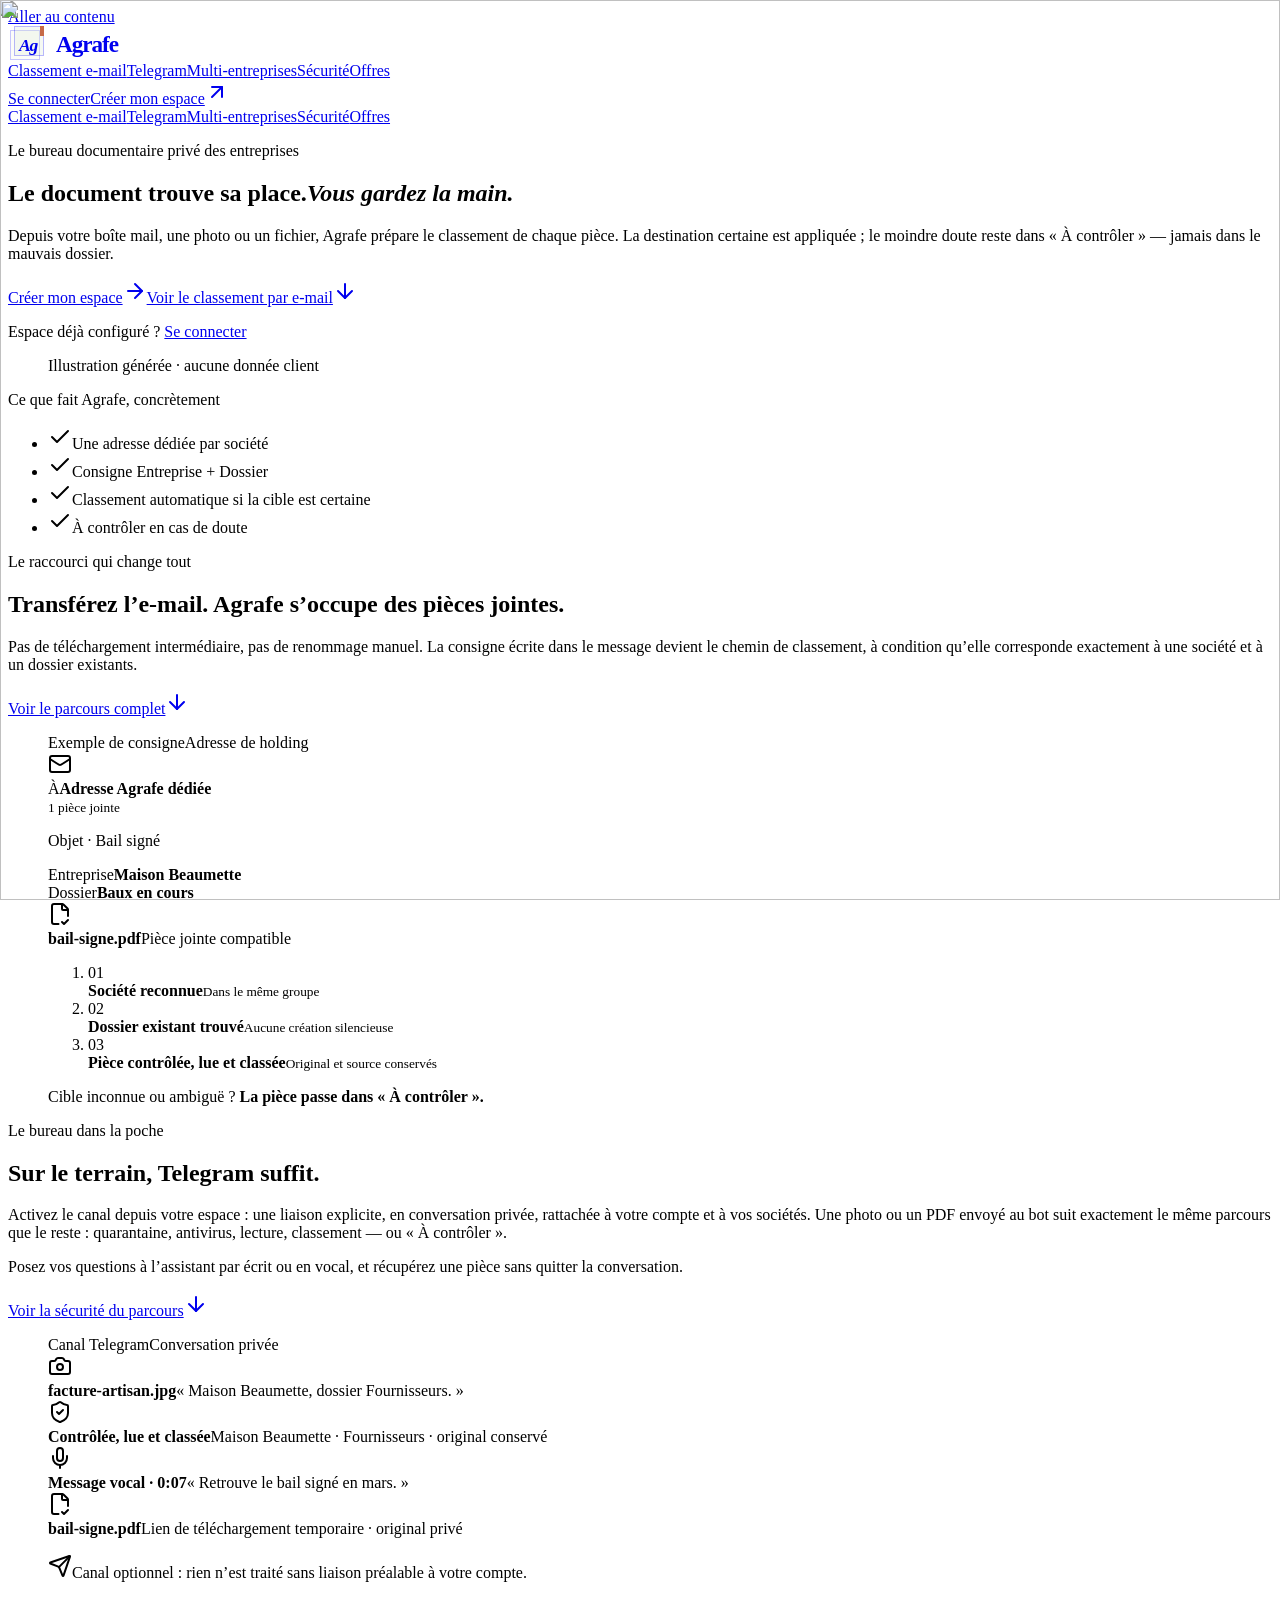
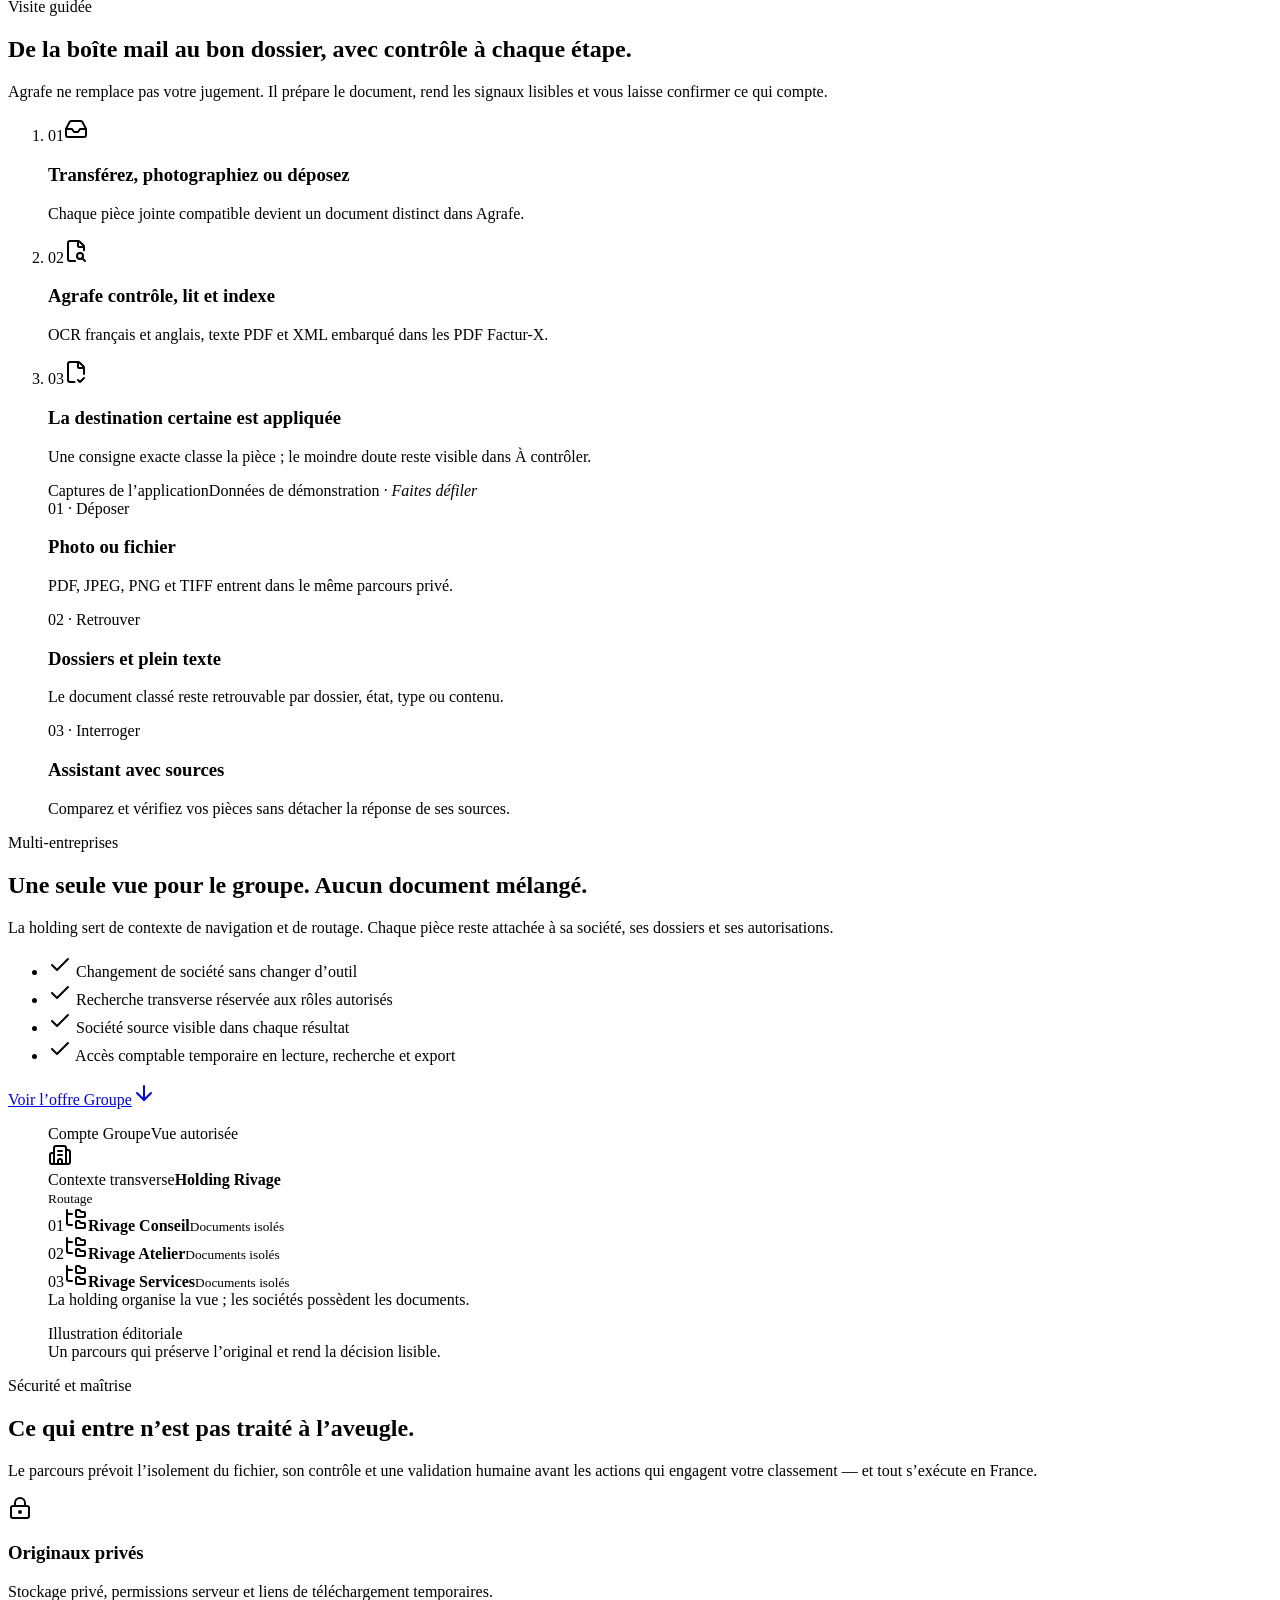
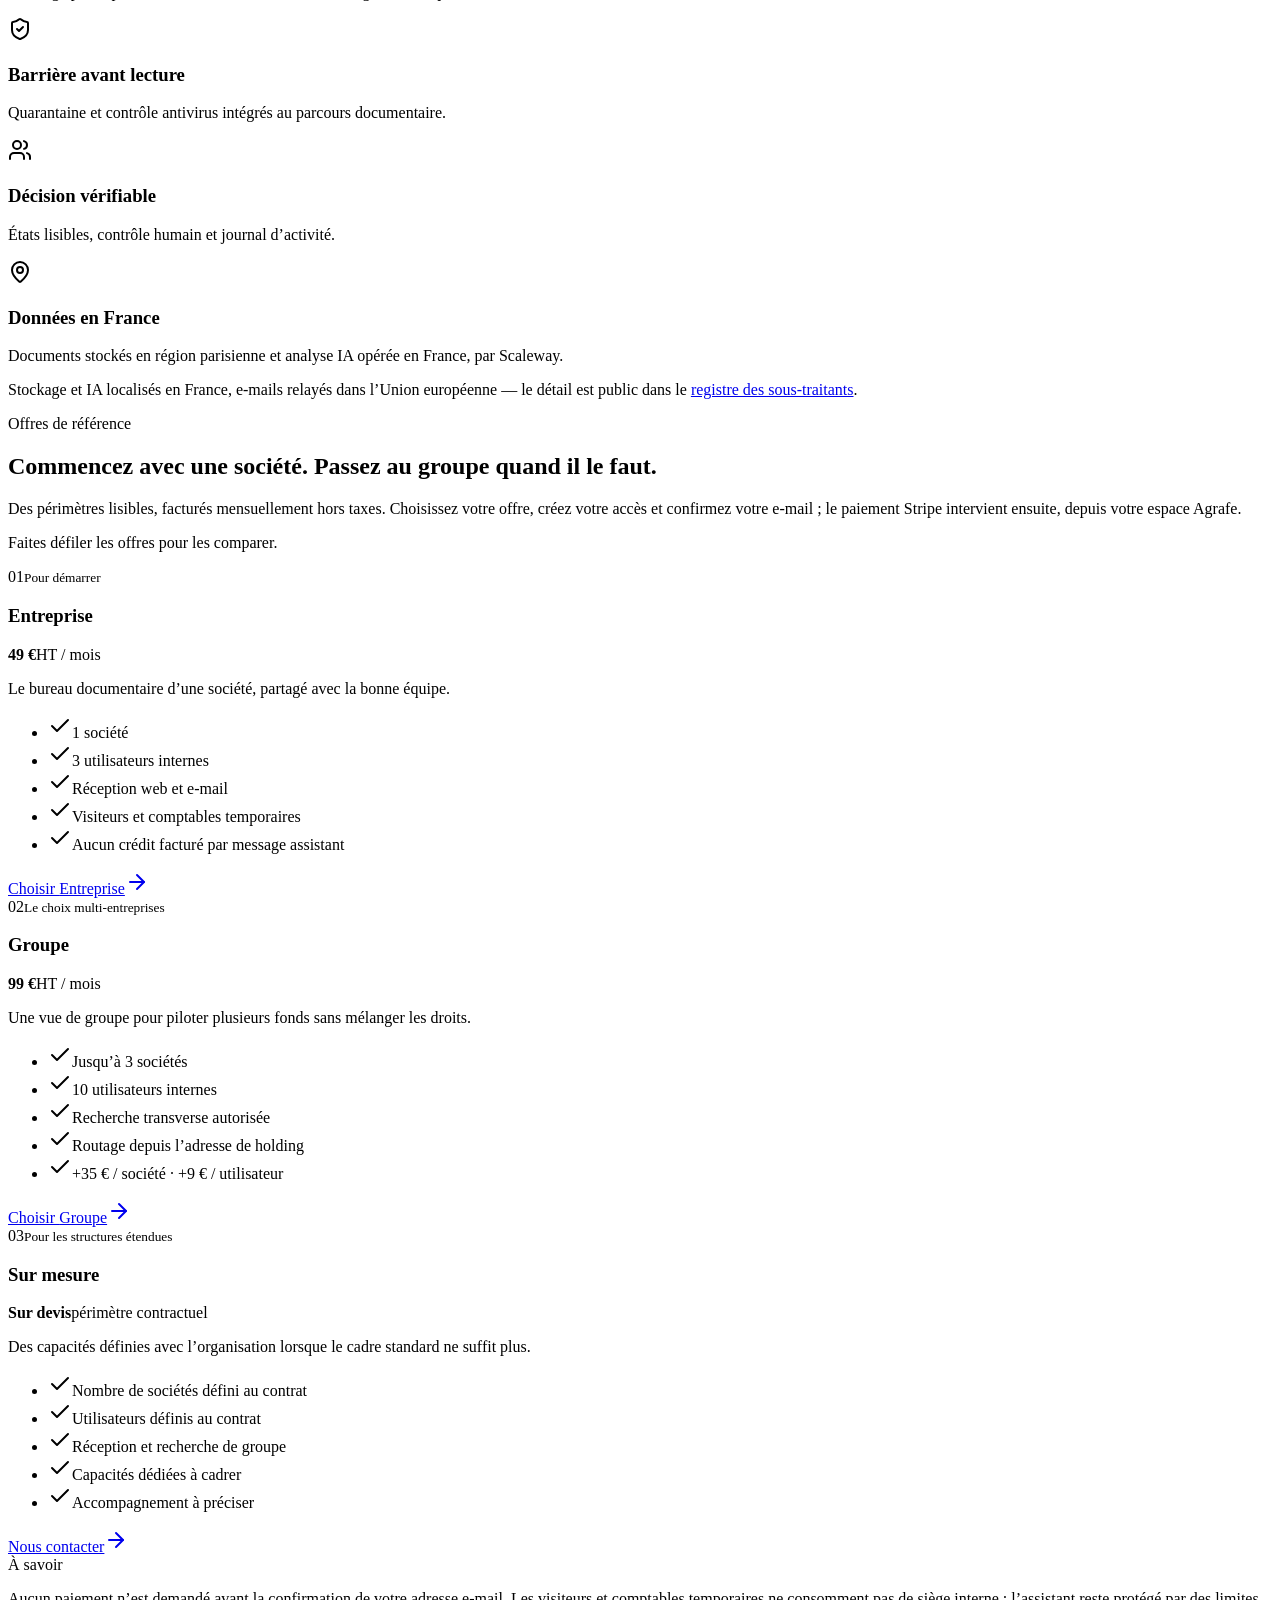
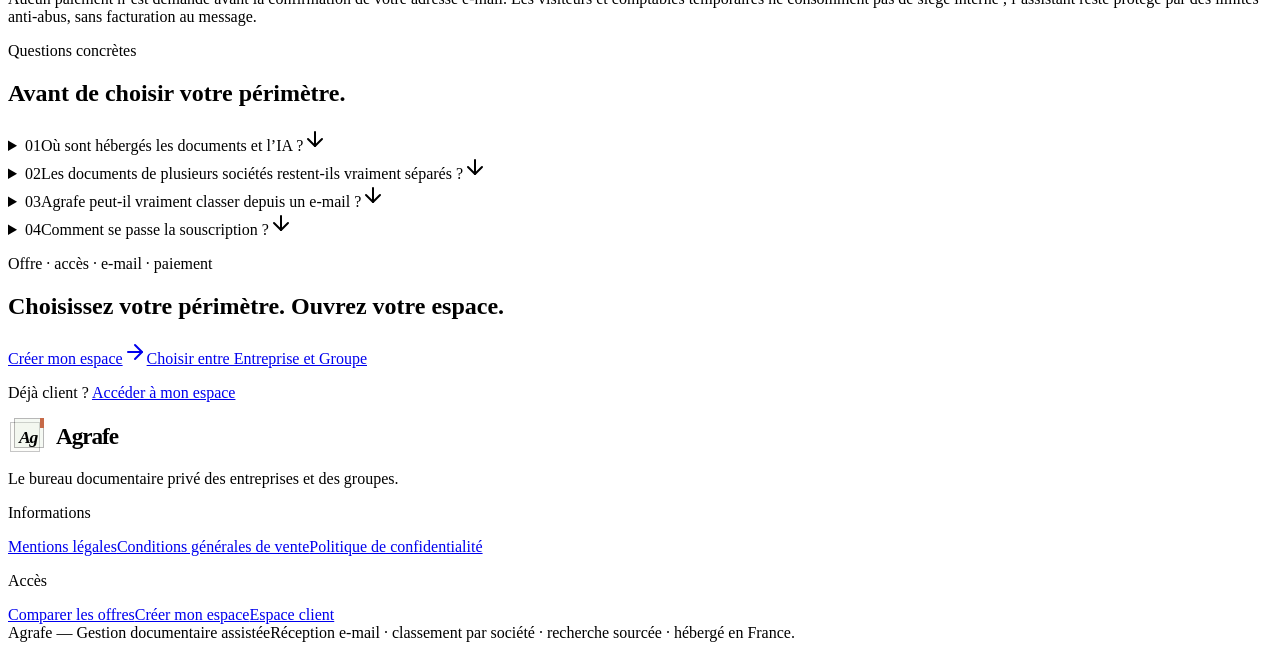
==== commit 74569455: "Add Telegram channel section (private-chat mockup, nav entry) Co-Authored-By: Claude Fable 5 <norepl" ====
--- a/index.html
+++ b/index.html
@@ -1 +1 @@
-<!DOCTYPE html><html lang="fr"><head><meta charSet="utf-8"/><meta name="viewport" content="width=device-width, initial-scale=1"/><link rel="preload" as="image" href="/agrafe-premium-preview/marketing/agrafe-hero-atmosphere-v2.webp"/><link rel="stylesheet" href="/agrafe-premium-preview/_next/static/chunks/3ix18ghiqxzwr.css" data-precedence="next"/><link rel="stylesheet" href="/agrafe-premium-preview/_next/static/chunks/2gt4li0f0rcfs.css" data-precedence="next"/><link rel="preload" as="script" fetchPriority="low" href="/agrafe-premium-preview/_next/static/chunks/0dhbjz-xsmu83.js"/><script src="/agrafe-premium-preview/_next/static/chunks/15orcrkp-_9ct.js" async=""></script><script src="/agrafe-premium-preview/_next/static/chunks/1upe53-127sm4.js" async=""></script><script src="/agrafe-premium-preview/_next/static/chunks/0kuyh1dfmgob0.js" async=""></script><script src="/agrafe-premium-preview/_next/static/chunks/turbopack-3wddgd3wvxsy-.js" async=""></script><script src="/agrafe-premium-preview/_next/static/chunks/05-c3ty_6dwfk.js" async=""></script><script src="/agrafe-premium-preview/_next/static/chunks/14mrh2-p_w84d.js" async=""></script><script src="/agrafe-premium-preview/_next/static/chunks/38p5dbc7zstc3.js" async=""></script><link rel="preload" href="https://fonts.googleapis.com/css2?family=Manrope:wght@400;500;600;700;800&amp;family=Newsreader:opsz,wght@6..72,400;6..72,500;6..72,600&amp;display=swap" as="style"/><link rel="preconnect" href="https://fonts.googleapis.com"/><link rel="preconnect" href="https://fonts.gstatic.com" crossorigin="anonymous"/><meta name="theme-color" content="#11372e"/><title>Agrafe — landing premium (preview)</title><meta name="description" content="Prévisualisation de la landing Agrafe."/><meta name="robots" content="noindex, nofollow"/><link href="https://fonts.googleapis.com/css2?family=Manrope:wght@400;500;600;700;800&amp;family=Newsreader:opsz,wght@6..72,400;6..72,500;6..72,600&amp;display=swap" rel="stylesheet"/><script src="/agrafe-premium-preview/_next/static/chunks/0cz1d0mv5g_q7.js" noModule=""></script></head><body><div hidden=""><!--$--><!--/$--></div><div class="marketing-module__fIvb4W__marketingPage sales-landing-module__Cc-9pW__page"><a class="marketing-module__fIvb4W__skipLink" href="#contenu">Aller au contenu</a><header class="marketing-module__fIvb4W__siteHeader"><div class="marketing-module__fIvb4W__headerInner"><a class="marketing-module__fIvb4W__brandLink" aria-label="Agrafe — accueil" href="/agrafe-premium-preview/"><span class="marketing-module__fIvb4W__brand" role="img" aria-label="Agrafe" style="display:inline-flex;align-items:center;gap:0.75rem"><span aria-hidden="true" style="position:relative;display:inline-grid;width:2.25rem;height:2.25rem;flex-shrink:0;place-items:center"><span style="position:absolute;bottom:0.125rem;left:0.125rem;width:1.75rem;height:1.75rem;border:1px solid currentColor;opacity:0.22;background:#f6f2e8"></span><span style="position:absolute;left:0.375rem;top:0;width:1.75rem;height:1.75rem;border:1px solid currentColor;opacity:0.28;background:#dcebd7"></span><span style="position:absolute;right:0;top:0;width:0.25rem;height:0.625rem;background:#c66a48;opacity:1"></span><span style="position:relative;margin-left:0.25rem;margin-top:0.125rem;font-family:var(--font-newsreader), Georgia, serif;font-size:1.1rem;font-style:italic;font-weight:650;letter-spacing:-0.07em">Ag</span></span><span style="font-family:var(--font-newsreader), Georgia, serif;font-size:1.45rem;font-weight:600;letter-spacing:-0.045em">Agrafe</span></span></a><nav class="marketing-module__fIvb4W__desktopNav" aria-label="Navigation principale"><a href="/agrafe-premium-preview/#classement-email">Classement e-mail</a><a href="/agrafe-premium-preview/#multi-entreprises">Multi-entreprises</a><a href="/agrafe-premium-preview/#securite">Sécurité</a><a href="/agrafe-premium-preview/#offres">Offres</a></nav><div class="marketing-module__fIvb4W__headerActions"><a class="marketing-module__fIvb4W__customerLink" href="https://agrafe.net/login">Se connecter</a><a class="marketing-module__fIvb4W__signupLink" href="https://agrafe.net/inscription?plan=essential">Créer mon espace<svg xmlns="http://www.w3.org/2000/svg" width="24" height="24" viewBox="0 0 24 24" fill="none" stroke="currentColor" stroke-width="2" stroke-linecap="round" stroke-linejoin="round" class="lucide lucide-arrow-up-right" aria-hidden="true"><path d="M7 7h10v10"></path><path d="M7 17 17 7"></path></svg></a></div></div><nav class="marketing-module__fIvb4W__mobileNav" aria-label="Navigation des sections"><a href="/agrafe-premium-preview/#classement-email">Classement e-mail</a><a href="/agrafe-premium-preview/#multi-entreprises">Multi-entreprises</a><a href="/agrafe-premium-preview/#securite">Sécurité</a><a href="/agrafe-premium-preview/#offres">Offres</a></nav></header><main id="contenu"><section class="sales-landing-module__Cc-9pW__hero" aria-labelledby="hero-title"><div class="sales-landing-module__Cc-9pW__heroCopy"><p class="sales-landing-module__Cc-9pW__eyebrow">Le bureau documentaire privé des entreprises</p><h1 id="hero-title">Le document trouve sa place.<em>Vous gardez la main.</em></h1><p class="sales-landing-module__Cc-9pW__heroLead">Depuis votre boîte mail, une photo ou un fichier, Agrafe prépare le classement de chaque pièce. La destination certaine est appliquée ; le moindre doute reste dans « À contrôler » — jamais dans le mauvais dossier.</p><div class="sales-landing-module__Cc-9pW__heroActions"><a class="sales-landing-module__Cc-9pW__primaryAction" href="https://agrafe.net/inscription?plan=essential">Créer mon espace<svg xmlns="http://www.w3.org/2000/svg" width="24" height="24" viewBox="0 0 24 24" fill="none" stroke="currentColor" stroke-width="2" stroke-linecap="round" stroke-linejoin="round" class="lucide lucide-arrow-right" aria-hidden="true"><path d="M5 12h14"></path><path d="m12 5 7 7-7 7"></path></svg></a><a class="sales-landing-module__Cc-9pW__secondaryAction" href="#classement-email">Voir le classement par e-mail<svg xmlns="http://www.w3.org/2000/svg" width="24" height="24" viewBox="0 0 24 24" fill="none" stroke="currentColor" stroke-width="2" stroke-linecap="round" stroke-linejoin="round" class="lucide lucide-arrow-down" aria-hidden="true"><path d="M12 5v14"></path><path d="m19 12-7 7-7-7"></path></svg></a></div><p class="sales-landing-module__Cc-9pW__existingCustomer">Espace déjà configuré ? <a href="https://agrafe.net/login">Se connecter</a></p></div><figure class="sales-landing-module__Cc-9pW__heroVisual"><div class="sales-landing-module__Cc-9pW__heroImageFrame"><img alt="" decoding="async" data-nimg="fill" style="position:absolute;height:100%;width:100%;left:0;top:0;right:0;bottom:0;color:transparent" src="/agrafe-premium-preview/marketing/agrafe-hero-atmosphere-v2.webp"/></div><figcaption>Illustration générée · aucune donnée client</figcaption></figure></section><section class="sales-landing-module__Cc-9pW__proofRail" aria-label="Fonctions principales vérifiées"><p>Ce que fait Agrafe, concrètement</p><ul><li><svg xmlns="http://www.w3.org/2000/svg" width="24" height="24" viewBox="0 0 24 24" fill="none" stroke="currentColor" stroke-width="2" stroke-linecap="round" stroke-linejoin="round" class="lucide lucide-check" aria-hidden="true"><path d="M20 6 9 17l-5-5"></path></svg>Une adresse dédiée par société</li><li><svg xmlns="http://www.w3.org/2000/svg" width="24" height="24" viewBox="0 0 24 24" fill="none" stroke="currentColor" stroke-width="2" stroke-linecap="round" stroke-linejoin="round" class="lucide lucide-check" aria-hidden="true"><path d="M20 6 9 17l-5-5"></path></svg>Consigne Entreprise + Dossier</li><li><svg xmlns="http://www.w3.org/2000/svg" width="24" height="24" viewBox="0 0 24 24" fill="none" stroke="currentColor" stroke-width="2" stroke-linecap="round" stroke-linejoin="round" class="lucide lucide-check" aria-hidden="true"><path d="M20 6 9 17l-5-5"></path></svg>Classement automatique si la cible est certaine</li><li><svg xmlns="http://www.w3.org/2000/svg" width="24" height="24" viewBox="0 0 24 24" fill="none" stroke="currentColor" stroke-width="2" stroke-linecap="round" stroke-linejoin="round" class="lucide lucide-check" aria-hidden="true"><path d="M20 6 9 17l-5-5"></path></svg>À contrôler en cas de doute</li></ul></section><section class="sales-landing-module__Cc-9pW__emailSection" id="classement-email" aria-labelledby="email-title"><div class="sales-landing-module__Cc-9pW__emailCopy"><p class="sales-landing-module__Cc-9pW__eyebrow">Le raccourci qui change tout</p><h2 id="email-title">Transférez l’e-mail. Agrafe s’occupe des pièces jointes.</h2><p>Pas de téléchargement intermédiaire, pas de renommage manuel. La consigne écrite dans le message devient le chemin de classement, à condition qu’elle corresponde exactement à une société et à un dossier existants.</p><a href="#visite-guidee">Voir le parcours complet<svg xmlns="http://www.w3.org/2000/svg" width="24" height="24" viewBox="0 0 24 24" fill="none" stroke="currentColor" stroke-width="2" stroke-linecap="round" stroke-linejoin="round" class="lucide lucide-arrow-down" aria-hidden="true"><path d="M12 5v14"></path><path d="m19 12-7 7-7-7"></path></svg></a></div><figure class="sales-landing-module__Cc-9pW__emailBoard"><figcaption class="sales-landing-module__Cc-9pW__emailBoardTopline"><span>Exemple de consigne</span><span>Adresse de holding</span></figcaption><div class="sales-landing-module__Cc-9pW__emailMessage"><div class="sales-landing-module__Cc-9pW__emailMessageHeader"><svg xmlns="http://www.w3.org/2000/svg" width="24" height="24" viewBox="0 0 24 24" fill="none" stroke="currentColor" stroke-width="2" stroke-linecap="round" stroke-linejoin="round" class="lucide lucide-mail" aria-hidden="true"><path d="m22 7-8.991 5.727a2 2 0 0 1-2.009 0L2 7"></path><rect x="2" y="4" width="20" height="16" rx="2"></rect></svg><div><span>À</span><strong>Adresse Agrafe dédiée</strong></div><small>1 pièce jointe</small></div><p class="sales-landing-module__Cc-9pW__emailSubject">Objet · Bail signé</p><div class="sales-landing-module__Cc-9pW__emailDirective"><div><span>Entreprise</span><strong>Maison Beaumette</strong></div><div><span>Dossier</span><strong>Baux en cours</strong></div></div><div class="sales-landing-module__Cc-9pW__emailAttachment"><svg xmlns="http://www.w3.org/2000/svg" width="24" height="24" viewBox="0 0 24 24" fill="none" stroke="currentColor" stroke-width="2" stroke-linecap="round" stroke-linejoin="round" class="lucide lucide-file-check-corner" aria-hidden="true"><path d="M10.5 22H6a2 2 0 0 1-2-2V4a2 2 0 0 1 2-2h8a2.4 2.4 0 0 1 1.706.706l3.588 3.588A2.4 2.4 0 0 1 20 8v6"></path><path d="M14 2v5a1 1 0 0 0 1 1h5"></path><path d="m14 20 2 2 4-4"></path></svg><div><strong>bail-signe.pdf</strong><span>Pièce jointe compatible</span></div></div></div><ol class="sales-landing-module__Cc-9pW__emailPipeline"><li><span>01</span><div><strong>Société reconnue</strong><small>Dans le même groupe</small></div></li><li><span>02</span><div><strong>Dossier existant trouvé</strong><small>Aucune création silencieuse</small></div></li><li><span>03</span><div><strong>Pièce contrôlée, lue et classée</strong><small>Original et source conservés</small></div></li></ol><p class="sales-landing-module__Cc-9pW__emailFallback">Cible inconnue ou ambiguë ? <strong>La pièce passe dans « À contrôler ».</strong></p></figure></section><section class="sales-landing-module__Cc-9pW__guideSection" id="visite-guidee" aria-labelledby="guide-title"><div class="sales-landing-module__Cc-9pW__guideIntro"><p class="sales-landing-module__Cc-9pW__eyebrow">Visite guidée</p><h2 id="guide-title">De la boîte mail au bon dossier, avec contrôle à chaque étape.</h2><p>Agrafe ne remplace pas votre jugement. Il prépare le document, rend les signaux lisibles et vous laisse confirmer ce qui compte.</p><ol class="sales-landing-module__Cc-9pW__journeyList"><li><span>01</span><svg xmlns="http://www.w3.org/2000/svg" width="24" height="24" viewBox="0 0 24 24" fill="none" stroke="currentColor" stroke-width="2" stroke-linecap="round" stroke-linejoin="round" class="lucide lucide-inbox" aria-hidden="true"><polyline points="22 12 16 12 14 15 10 15 8 12 2 12"></polyline><path d="M5.45 5.11 2 12v6a2 2 0 0 0 2 2h16a2 2 0 0 0 2-2v-6l-3.45-6.89A2 2 0 0 0 16.76 4H7.24a2 2 0 0 0-1.79 1.11z"></path></svg><div><h3>Transférez, photographiez ou déposez</h3><p>Chaque pièce jointe compatible devient un document distinct dans Agrafe.</p></div></li><li><span>02</span><svg xmlns="http://www.w3.org/2000/svg" width="24" height="24" viewBox="0 0 24 24" fill="none" stroke="currentColor" stroke-width="2" stroke-linecap="round" stroke-linejoin="round" class="lucide lucide-file-search-corner" aria-hidden="true"><path d="M11.1 22H6a2 2 0 0 1-2-2V4a2 2 0 0 1 2-2h8a2.4 2.4 0 0 1 1.706.706l3.589 3.588A2.4 2.4 0 0 1 20 8v3.25"></path><path d="M14 2v5a1 1 0 0 0 1 1h5"></path><path d="m21 22-2.88-2.88"></path><circle cx="16" cy="17" r="3"></circle></svg><div><h3>Agrafe contrôle, lit et indexe</h3><p>OCR français et anglais, texte PDF et XML embarqué dans les PDF Factur-X.</p></div></li><li><span>03</span><svg xmlns="http://www.w3.org/2000/svg" width="24" height="24" viewBox="0 0 24 24" fill="none" stroke="currentColor" stroke-width="2" stroke-linecap="round" stroke-linejoin="round" class="lucide lucide-file-check-corner" aria-hidden="true"><path d="M10.5 22H6a2 2 0 0 1-2-2V4a2 2 0 0 1 2-2h8a2.4 2.4 0 0 1 1.706.706l3.588 3.588A2.4 2.4 0 0 1 20 8v6"></path><path d="M14 2v5a1 1 0 0 0 1 1h5"></path><path d="m14 20 2 2 4-4"></path></svg><div><h3>La destination certaine est appliquée</h3><p>Une consigne exacte classe la pièce ; le moindre doute reste visible dans À contrôler.</p></div></li></ol></div><figure class="sales-landing-module__Cc-9pW__productEvidence"><figcaption><span>Captures de l’application</span><span>Données de démonstration<em class="sales-landing-module__Cc-9pW__mobileGalleryHint"> · Faites défiler</em></span></figcaption><div class="sales-landing-module__Cc-9pW__productEvidenceGrid" role="region" aria-label="Trois captures de démonstration : déposer, retrouver et interroger" tabindex="0"><article class="sales-landing-module__Cc-9pW__productShot"><div class="sales-landing-module__Cc-9pW__productShotImage"><img alt="Écran Agrafe permettant de photographier un document ou de sélectionner des fichiers" loading="lazy" decoding="async" data-nimg="fill" style="position:absolute;height:100%;width:100%;left:0;top:0;right:0;bottom:0;color:transparent" src="/agrafe-premium-preview/marketing/agrafe-product-upload.webp"/></div><span>01 · Déposer</span><h3>Photo ou fichier</h3><p>PDF, JPEG, PNG et TIFF entrent dans le même parcours privé.</p></article><article class="sales-landing-module__Cc-9pW__productShot undefined"><div class="sales-landing-module__Cc-9pW__productShotImage sales-landing-module__Cc-9pW__productShotSearch"><img alt="Écran Agrafe de recherche plein texte et de navigation dans les dossiers" loading="lazy" decoding="async" data-nimg="fill" style="position:absolute;height:100%;width:100%;left:0;top:0;right:0;bottom:0;color:transparent" src="/agrafe-premium-preview/marketing/agrafe-product-search.webp"/></div><span>02 · Retrouver</span><h3>Dossiers et plein texte</h3><p>Le document classé reste retrouvable par dossier, état, type ou contenu.</p></article><article class="sales-landing-module__Cc-9pW__productShot undefined"><div class="sales-landing-module__Cc-9pW__productShotImage sales-landing-module__Cc-9pW__productShotAssistant"><img alt="Écran de l’assistant documentaire Agrafe avec raisonnement relié aux sources privées" loading="lazy" decoding="async" data-nimg="fill" style="position:absolute;height:100%;width:100%;left:0;top:0;right:0;bottom:0;color:transparent" src="/agrafe-premium-preview/marketing/agrafe-product-assistant.webp"/></div><span>03 · Interroger</span><h3>Assistant avec sources</h3><p>Comparez et vérifiez vos pièces sans détacher la réponse de ses sources.</p></article></div></figure></section><section class="sales-landing-module__Cc-9pW__groupSection" id="multi-entreprises" aria-labelledby="group-title"><div class="sales-landing-module__Cc-9pW__groupCopy"><p class="sales-landing-module__Cc-9pW__eyebrowLight">Multi-entreprises</p><h2 id="group-title">Une seule vue pour le groupe. Aucun document mélangé.</h2><p>La holding sert de contexte de navigation et de routage. Chaque pièce reste attachée à sa société, ses dossiers et ses autorisations.</p><ul><li><svg xmlns="http://www.w3.org/2000/svg" width="24" height="24" viewBox="0 0 24 24" fill="none" stroke="currentColor" stroke-width="2" stroke-linecap="round" stroke-linejoin="round" class="lucide lucide-check" aria-hidden="true"><path d="M20 6 9 17l-5-5"></path></svg> Changement de société sans changer d’outil</li><li><svg xmlns="http://www.w3.org/2000/svg" width="24" height="24" viewBox="0 0 24 24" fill="none" stroke="currentColor" stroke-width="2" stroke-linecap="round" stroke-linejoin="round" class="lucide lucide-check" aria-hidden="true"><path d="M20 6 9 17l-5-5"></path></svg> Recherche transverse réservée aux rôles autorisés</li><li><svg xmlns="http://www.w3.org/2000/svg" width="24" height="24" viewBox="0 0 24 24" fill="none" stroke="currentColor" stroke-width="2" stroke-linecap="round" stroke-linejoin="round" class="lucide lucide-check" aria-hidden="true"><path d="M20 6 9 17l-5-5"></path></svg> Société source visible dans chaque résultat</li><li><svg xmlns="http://www.w3.org/2000/svg" width="24" height="24" viewBox="0 0 24 24" fill="none" stroke="currentColor" stroke-width="2" stroke-linecap="round" stroke-linejoin="round" class="lucide lucide-check" aria-hidden="true"><path d="M20 6 9 17l-5-5"></path></svg> Accès comptable temporaire en lecture, recherche et export</li></ul><a href="#offres">Voir l’offre Groupe<svg xmlns="http://www.w3.org/2000/svg" width="24" height="24" viewBox="0 0 24 24" fill="none" stroke="currentColor" stroke-width="2" stroke-linecap="round" stroke-linejoin="round" class="lucide lucide-arrow-down" aria-hidden="true"><path d="M12 5v14"></path><path d="m19 12-7 7-7-7"></path></svg></a></div><figure class="sales-landing-module__Cc-9pW__groupDiagram"><div class="sales-landing-module__Cc-9pW__diagramHeader"><span>Compte Groupe</span><span>Vue autorisée</span></div><div class="sales-landing-module__Cc-9pW__holdingNode"><svg xmlns="http://www.w3.org/2000/svg" width="24" height="24" viewBox="0 0 24 24" fill="none" stroke="currentColor" stroke-width="2" stroke-linecap="round" stroke-linejoin="round" class="lucide lucide-building2 lucide-building-2" aria-hidden="true"><path d="M10 12h4"></path><path d="M10 8h4"></path><path d="M14 21v-3a2 2 0 0 0-4 0v3"></path><path d="M6 10H4a2 2 0 0 0-2 2v7a2 2 0 0 0 2 2h16a2 2 0 0 0 2-2V9a2 2 0 0 0-2-2h-2"></path><path d="M6 21V5a2 2 0 0 1 2-2h8a2 2 0 0 1 2 2v16"></path></svg><div><span>Contexte transverse</span><strong>Holding Rivage</strong></div><small>Routage</small></div><div class="sales-landing-module__Cc-9pW__diagramStem" aria-hidden="true"></div><div class="sales-landing-module__Cc-9pW__companyNodes"><div><span>0<!-- -->1</span><svg xmlns="http://www.w3.org/2000/svg" width="24" height="24" viewBox="0 0 24 24" fill="none" stroke="currentColor" stroke-width="2" stroke-linecap="round" stroke-linejoin="round" class="lucide lucide-folder-tree" aria-hidden="true"><path d="M20 10a1 1 0 0 0 1-1V6a1 1 0 0 0-1-1h-2.5a1 1 0 0 1-.8-.4l-.9-1.2A1 1 0 0 0 15 3h-2a1 1 0 0 0-1 1v5a1 1 0 0 0 1 1Z"></path><path d="M20 21a1 1 0 0 0 1-1v-3a1 1 0 0 0-1-1h-2.9a1 1 0 0 1-.88-.55l-.42-.85a1 1 0 0 0-.92-.6H13a1 1 0 0 0-1 1v5a1 1 0 0 0 1 1Z"></path><path d="M3 5a2 2 0 0 0 2 2h3"></path><path d="M3 3v13a2 2 0 0 0 2 2h3"></path></svg><strong>Rivage <!-- -->Conseil</strong><small>Documents isolés</small></div><div><span>0<!-- -->2</span><svg xmlns="http://www.w3.org/2000/svg" width="24" height="24" viewBox="0 0 24 24" fill="none" stroke="currentColor" stroke-width="2" stroke-linecap="round" stroke-linejoin="round" class="lucide lucide-folder-tree" aria-hidden="true"><path d="M20 10a1 1 0 0 0 1-1V6a1 1 0 0 0-1-1h-2.5a1 1 0 0 1-.8-.4l-.9-1.2A1 1 0 0 0 15 3h-2a1 1 0 0 0-1 1v5a1 1 0 0 0 1 1Z"></path><path d="M20 21a1 1 0 0 0 1-1v-3a1 1 0 0 0-1-1h-2.9a1 1 0 0 1-.88-.55l-.42-.85a1 1 0 0 0-.92-.6H13a1 1 0 0 0-1 1v5a1 1 0 0 0 1 1Z"></path><path d="M3 5a2 2 0 0 0 2 2h3"></path><path d="M3 3v13a2 2 0 0 0 2 2h3"></path></svg><strong>Rivage <!-- -->Atelier</strong><small>Documents isolés</small></div><div><span>0<!-- -->3</span><svg xmlns="http://www.w3.org/2000/svg" width="24" height="24" viewBox="0 0 24 24" fill="none" stroke="currentColor" stroke-width="2" stroke-linecap="round" stroke-linejoin="round" class="lucide lucide-folder-tree" aria-hidden="true"><path d="M20 10a1 1 0 0 0 1-1V6a1 1 0 0 0-1-1h-2.5a1 1 0 0 1-.8-.4l-.9-1.2A1 1 0 0 0 15 3h-2a1 1 0 0 0-1 1v5a1 1 0 0 0 1 1Z"></path><path d="M20 21a1 1 0 0 0 1-1v-3a1 1 0 0 0-1-1h-2.9a1 1 0 0 1-.88-.55l-.42-.85a1 1 0 0 0-.92-.6H13a1 1 0 0 0-1 1v5a1 1 0 0 0 1 1Z"></path><path d="M3 5a2 2 0 0 0 2 2h3"></path><path d="M3 3v13a2 2 0 0 0 2 2h3"></path></svg><strong>Rivage <!-- -->Services</strong><small>Documents isolés</small></div></div><figcaption>La holding organise la vue ; les sociétés possèdent les documents.</figcaption></figure></section><section class="sales-landing-module__Cc-9pW__trustSection" id="securite" aria-labelledby="trust-title"><figure class="sales-landing-module__Cc-9pW__trustVisual"><div class="sales-landing-module__Cc-9pW__trustImageFrame"><img alt="Une personne range un document dans un classeur vert" loading="lazy" decoding="async" data-nimg="fill" style="position:absolute;height:100%;width:100%;left:0;top:0;right:0;bottom:0;color:transparent" src="/agrafe-premium-preview/marketing/agrafe-hand-filing.webp"/></div><div class="sales-landing-module__Cc-9pW__custodyInset" aria-hidden="true"><img alt="" loading="lazy" decoding="async" data-nimg="fill" style="position:absolute;height:100%;width:100%;left:0;top:0;right:0;bottom:0;color:transparent" src="/agrafe-premium-preview/marketing/agrafe-custody-detail.webp"/><span>Illustration éditoriale</span></div><figcaption>Un parcours qui préserve l’original et rend la décision lisible.</figcaption></figure><div class="sales-landing-module__Cc-9pW__trustCopy"><p class="sales-landing-module__Cc-9pW__eyebrow">Sécurité et maîtrise</p><h2 id="trust-title">Ce qui entre n’est pas traité à l’aveugle.</h2><p class="sales-landing-module__Cc-9pW__trustLead">Le parcours prévoit l’isolement du fichier, son contrôle et une validation humaine avant les actions qui engagent votre classement — et tout s’exécute en France.</p><div class="sales-landing-module__Cc-9pW__trustFacts"><article><svg xmlns="http://www.w3.org/2000/svg" width="24" height="24" viewBox="0 0 24 24" fill="none" stroke="currentColor" stroke-width="2" stroke-linecap="round" stroke-linejoin="round" class="lucide lucide-lock-keyhole" aria-hidden="true"><circle cx="12" cy="16" r="1"></circle><rect x="3" y="10" width="18" height="12" rx="2"></rect><path d="M7 10V7a5 5 0 0 1 10 0v3"></path></svg><div><h3>Originaux privés</h3><p>Stockage privé, permissions serveur et liens de téléchargement temporaires.</p></div></article><article><svg xmlns="http://www.w3.org/2000/svg" width="24" height="24" viewBox="0 0 24 24" fill="none" stroke="currentColor" stroke-width="2" stroke-linecap="round" stroke-linejoin="round" class="lucide lucide-shield-check" aria-hidden="true"><path d="M20 13c0 5-3.5 7.5-7.66 8.95a1 1 0 0 1-.67-.01C7.5 20.5 4 18 4 13V6a1 1 0 0 1 1-1c2 0 4.5-1.2 6.24-2.72a1.17 1.17 0 0 1 1.52 0C14.51 3.81 17 5 19 5a1 1 0 0 1 1 1z"></path><path d="m9 12 2 2 4-4"></path></svg><div><h3>Barrière avant lecture</h3><p>Quarantaine et contrôle antivirus intégrés au parcours documentaire.</p></div></article><article><svg xmlns="http://www.w3.org/2000/svg" width="24" height="24" viewBox="0 0 24 24" fill="none" stroke="currentColor" stroke-width="2" stroke-linecap="round" stroke-linejoin="round" class="lucide lucide-users" aria-hidden="true"><path d="M16 21v-2a4 4 0 0 0-4-4H6a4 4 0 0 0-4 4v2"></path><path d="M16 3.128a4 4 0 0 1 0 7.744"></path><path d="M22 21v-2a4 4 0 0 0-3-3.87"></path><circle cx="9" cy="7" r="4"></circle></svg><div><h3>Décision vérifiable</h3><p>États lisibles, contrôle humain et journal d’activité.</p></div></article><article><svg xmlns="http://www.w3.org/2000/svg" width="24" height="24" viewBox="0 0 24 24" fill="none" stroke="currentColor" stroke-width="2" stroke-linecap="round" stroke-linejoin="round" class="lucide lucide-map-pin" aria-hidden="true"><path d="M20 10c0 4.993-5.539 10.193-7.399 11.799a1 1 0 0 1-1.202 0C9.539 20.193 4 14.993 4 10a8 8 0 0 1 16 0"></path><circle cx="12" cy="10" r="3"></circle></svg><div><h3>Données en France</h3><p>Documents stockés en région parisienne et analyse IA opérée en France, par Scaleway.</p></div></article></div><p class="sales-landing-module__Cc-9pW__securityCaveat">Stockage et IA localisés en France, e-mails relayés dans l’Union européenne — le détail est public dans le<!-- --> <a href="https://agrafe.net/sous-traitants">registre des sous-traitants</a>.</p></div></section><section class="sales-landing-module__Cc-9pW__pricingSection" id="offres" aria-labelledby="pricing-title"><div class="sales-landing-module__Cc-9pW__pricingHeading"><div><p class="sales-landing-module__Cc-9pW__eyebrow">Offres de référence</p><h2 id="pricing-title">Commencez avec une société. Passez au groupe quand il le faut.</h2></div><p>Des périmètres lisibles, facturés mensuellement hors taxes. Choisissez votre offre, créez votre accès et confirmez votre e-mail ; le paiement Stripe intervient ensuite, depuis votre espace Agrafe.</p><p class="sales-landing-module__Cc-9pW__mobileOfferHint">Faites défiler les offres pour les comparer.</p></div><div class="sales-landing-module__Cc-9pW__planGrid" role="region" aria-label="Comparaison des trois offres Agrafe" tabindex="0"><article class="sales-landing-module__Cc-9pW__plan"><div class="sales-landing-module__Cc-9pW__planTopline"><span>01</span><small>Pour démarrer</small></div><h3>Entreprise</h3><div class="sales-landing-module__Cc-9pW__planPrice"><strong>49 €</strong><span>HT / mois</span></div><p>Le bureau documentaire d’une société, partagé avec la bonne équipe.</p><ul><li><svg xmlns="http://www.w3.org/2000/svg" width="24" height="24" viewBox="0 0 24 24" fill="none" stroke="currentColor" stroke-width="2" stroke-linecap="round" stroke-linejoin="round" class="lucide lucide-check" aria-hidden="true"><path d="M20 6 9 17l-5-5"></path></svg>1 société</li><li><svg xmlns="http://www.w3.org/2000/svg" width="24" height="24" viewBox="0 0 24 24" fill="none" stroke="currentColor" stroke-width="2" stroke-linecap="round" stroke-linejoin="round" class="lucide lucide-check" aria-hidden="true"><path d="M20 6 9 17l-5-5"></path></svg>3 utilisateurs internes</li><li><svg xmlns="http://www.w3.org/2000/svg" width="24" height="24" viewBox="0 0 24 24" fill="none" stroke="currentColor" stroke-width="2" stroke-linecap="round" stroke-linejoin="round" class="lucide lucide-check" aria-hidden="true"><path d="M20 6 9 17l-5-5"></path></svg>Réception web et e-mail</li><li><svg xmlns="http://www.w3.org/2000/svg" width="24" height="24" viewBox="0 0 24 24" fill="none" stroke="currentColor" stroke-width="2" stroke-linecap="round" stroke-linejoin="round" class="lucide lucide-check" aria-hidden="true"><path d="M20 6 9 17l-5-5"></path></svg>Visiteurs et comptables temporaires</li><li><svg xmlns="http://www.w3.org/2000/svg" width="24" height="24" viewBox="0 0 24 24" fill="none" stroke="currentColor" stroke-width="2" stroke-linecap="round" stroke-linejoin="round" class="lucide lucide-check" aria-hidden="true"><path d="M20 6 9 17l-5-5"></path></svg>Aucun crédit facturé par message assistant</li></ul><a class="sales-landing-module__Cc-9pW__planAction" href="https://agrafe.net/inscription?plan=essential">Choisir <!-- -->Entreprise<svg xmlns="http://www.w3.org/2000/svg" width="24" height="24" viewBox="0 0 24 24" fill="none" stroke="currentColor" stroke-width="2" stroke-linecap="round" stroke-linejoin="round" class="lucide lucide-arrow-right" aria-hidden="true"><path d="M5 12h14"></path><path d="m12 5 7 7-7 7"></path></svg></a></article><article class="sales-landing-module__Cc-9pW__planFeatured"><div class="sales-landing-module__Cc-9pW__planTopline"><span>02</span><small>Le choix multi-entreprises</small></div><h3>Groupe</h3><div class="sales-landing-module__Cc-9pW__planPrice"><strong>99 €</strong><span>HT / mois</span></div><p>Une vue de groupe pour piloter plusieurs fonds sans mélanger les droits.</p><ul><li><svg xmlns="http://www.w3.org/2000/svg" width="24" height="24" viewBox="0 0 24 24" fill="none" stroke="currentColor" stroke-width="2" stroke-linecap="round" stroke-linejoin="round" class="lucide lucide-check" aria-hidden="true"><path d="M20 6 9 17l-5-5"></path></svg>Jusqu’à 3 sociétés</li><li><svg xmlns="http://www.w3.org/2000/svg" width="24" height="24" viewBox="0 0 24 24" fill="none" stroke="currentColor" stroke-width="2" stroke-linecap="round" stroke-linejoin="round" class="lucide lucide-check" aria-hidden="true"><path d="M20 6 9 17l-5-5"></path></svg>10 utilisateurs internes</li><li><svg xmlns="http://www.w3.org/2000/svg" width="24" height="24" viewBox="0 0 24 24" fill="none" stroke="currentColor" stroke-width="2" stroke-linecap="round" stroke-linejoin="round" class="lucide lucide-check" aria-hidden="true"><path d="M20 6 9 17l-5-5"></path></svg>Recherche transverse autorisée</li><li><svg xmlns="http://www.w3.org/2000/svg" width="24" height="24" viewBox="0 0 24 24" fill="none" stroke="currentColor" stroke-width="2" stroke-linecap="round" stroke-linejoin="round" class="lucide lucide-check" aria-hidden="true"><path d="M20 6 9 17l-5-5"></path></svg>Routage depuis l’adresse de holding</li><li><svg xmlns="http://www.w3.org/2000/svg" width="24" height="24" viewBox="0 0 24 24" fill="none" stroke="currentColor" stroke-width="2" stroke-linecap="round" stroke-linejoin="round" class="lucide lucide-check" aria-hidden="true"><path d="M20 6 9 17l-5-5"></path></svg>+35 € / société · +9 € / utilisateur</li></ul><a class="sales-landing-module__Cc-9pW__planAction" href="https://agrafe.net/inscription?plan=group">Choisir <!-- -->Groupe<svg xmlns="http://www.w3.org/2000/svg" width="24" height="24" viewBox="0 0 24 24" fill="none" stroke="currentColor" stroke-width="2" stroke-linecap="round" stroke-linejoin="round" class="lucide lucide-arrow-right" aria-hidden="true"><path d="M5 12h14"></path><path d="m12 5 7 7-7 7"></path></svg></a></article><article class="sales-landing-module__Cc-9pW__plan"><div class="sales-landing-module__Cc-9pW__planTopline"><span>03</span><small>Pour les structures étendues</small></div><h3>Sur mesure</h3><div class="sales-landing-module__Cc-9pW__planPrice"><strong>Sur devis</strong><span>périmètre contractuel</span></div><p>Des capacités définies avec l’organisation lorsque le cadre standard ne suffit plus.</p><ul><li><svg xmlns="http://www.w3.org/2000/svg" width="24" height="24" viewBox="0 0 24 24" fill="none" stroke="currentColor" stroke-width="2" stroke-linecap="round" stroke-linejoin="round" class="lucide lucide-check" aria-hidden="true"><path d="M20 6 9 17l-5-5"></path></svg>Nombre de sociétés défini au contrat</li><li><svg xmlns="http://www.w3.org/2000/svg" width="24" height="24" viewBox="0 0 24 24" fill="none" stroke="currentColor" stroke-width="2" stroke-linecap="round" stroke-linejoin="round" class="lucide lucide-check" aria-hidden="true"><path d="M20 6 9 17l-5-5"></path></svg>Utilisateurs définis au contrat</li><li><svg xmlns="http://www.w3.org/2000/svg" width="24" height="24" viewBox="0 0 24 24" fill="none" stroke="currentColor" stroke-width="2" stroke-linecap="round" stroke-linejoin="round" class="lucide lucide-check" aria-hidden="true"><path d="M20 6 9 17l-5-5"></path></svg>Réception et recherche de groupe</li><li><svg xmlns="http://www.w3.org/2000/svg" width="24" height="24" viewBox="0 0 24 24" fill="none" stroke="currentColor" stroke-width="2" stroke-linecap="round" stroke-linejoin="round" class="lucide lucide-check" aria-hidden="true"><path d="M20 6 9 17l-5-5"></path></svg>Capacités dédiées à cadrer</li><li><svg xmlns="http://www.w3.org/2000/svg" width="24" height="24" viewBox="0 0 24 24" fill="none" stroke="currentColor" stroke-width="2" stroke-linecap="round" stroke-linejoin="round" class="lucide lucide-check" aria-hidden="true"><path d="M20 6 9 17l-5-5"></path></svg>Accompagnement à préciser</li></ul><a class="sales-landing-module__Cc-9pW__planAction" href="mailto:contact@sa-entreprises.fr?subject=Agrafe%20%E2%80%94%20offre%20Sur%20mesure">Nous contacter<svg xmlns="http://www.w3.org/2000/svg" width="24" height="24" viewBox="0 0 24 24" fill="none" stroke="currentColor" stroke-width="2" stroke-linecap="round" stroke-linejoin="round" class="lucide lucide-arrow-right" aria-hidden="true"><path d="M5 12h14"></path><path d="m12 5 7 7-7 7"></path></svg></a></article></div><div class="sales-landing-module__Cc-9pW__pricingNote"><span>À savoir</span><p>Aucun paiement n’est demandé avant la confirmation de votre adresse e-mail. Les visiteurs et comptables temporaires ne consomment pas de siège interne ; l’assistant reste protégé par des limites anti-abus, sans facturation au message.</p></div></section><section class="sales-landing-module__Cc-9pW__faqSection" aria-labelledby="faq-title"><div><p class="sales-landing-module__Cc-9pW__eyebrow">Questions concrètes</p><h2 id="faq-title">Avant de choisir votre périmètre.</h2></div><div class="sales-landing-module__Cc-9pW__faqList"><details><summary><span>0<!-- -->1</span>Où sont hébergés les documents et l’IA ?<svg xmlns="http://www.w3.org/2000/svg" width="24" height="24" viewBox="0 0 24 24" fill="none" stroke="currentColor" stroke-width="2" stroke-linecap="round" stroke-linejoin="round" class="lucide lucide-arrow-down" aria-hidden="true"><path d="M12 5v14"></path><path d="m19 12-7 7-7-7"></path></svg></summary><p>En France. Les documents sont stockés dans un data-center de la région parisienne et l’analyse IA (lecture, classement, assistant) est opérée à Paris par Scaleway. La liste complète des prestataires est publiée dans le registre des sous-traitants.</p></details><details><summary><span>0<!-- -->2</span>Les documents de plusieurs sociétés restent-ils vraiment séparés ?<svg xmlns="http://www.w3.org/2000/svg" width="24" height="24" viewBox="0 0 24 24" fill="none" stroke="currentColor" stroke-width="2" stroke-linecap="round" stroke-linejoin="round" class="lucide lucide-arrow-down" aria-hidden="true"><path d="M12 5v14"></path><path d="m19 12-7 7-7-7"></path></svg></summary><p>Oui. Chaque document appartient à une société et conserve ses propres dossiers et autorisations. La vue de holding et la recherche transverse ne sont accessibles qu’aux rôles autorisés.</p></details><details><summary><span>0<!-- -->3</span>Agrafe peut-il vraiment classer depuis un e-mail ?<svg xmlns="http://www.w3.org/2000/svg" width="24" height="24" viewBox="0 0 24 24" fill="none" stroke="currentColor" stroke-width="2" stroke-linecap="round" stroke-linejoin="round" class="lucide lucide-arrow-down" aria-hidden="true"><path d="M12 5v14"></path><path d="m19 12-7 7-7-7"></path></svg></summary><p>Oui. Depuis l’adresse d’une société, une consigne comme « Dossier : Baux en cours » classe la pièce jointe dans ce dossier existant. Depuis l’adresse de holding, vous pouvez préciser « Entreprise » puis « Dossier ». Si la cible est inconnue ou ambiguë, Agrafe demande un contrôle au lieu de classer au hasard.</p></details><details><summary><span>0<!-- -->4</span>Comment se passe la souscription ?<svg xmlns="http://www.w3.org/2000/svg" width="24" height="24" viewBox="0 0 24 24" fill="none" stroke="currentColor" stroke-width="2" stroke-linecap="round" stroke-linejoin="round" class="lucide lucide-arrow-down" aria-hidden="true"><path d="M12 5v14"></path><path d="m19 12-7 7-7-7"></path></svg></summary><p>Vous choisissez Entreprise ou Groupe, créez votre accès puis confirmez votre adresse e-mail. Aucun paiement n’est demandé avant cette confirmation. Vous activez ensuite l’abonnement mensuel dans l’espace sécurisé Stripe.</p></details></div></section><section class="sales-landing-module__Cc-9pW__closingSection" aria-labelledby="closing-title"><div><p class="sales-landing-module__Cc-9pW__eyebrowLight">Offre · accès · e-mail · paiement</p><h2 id="closing-title">Choisissez votre périmètre. Ouvrez votre espace.</h2></div><div class="sales-landing-module__Cc-9pW__closingActions"><a href="https://agrafe.net/inscription?plan=essential">Créer mon espace<svg xmlns="http://www.w3.org/2000/svg" width="24" height="24" viewBox="0 0 24 24" fill="none" stroke="currentColor" stroke-width="2" stroke-linecap="round" stroke-linejoin="round" class="lucide lucide-arrow-right" aria-hidden="true"><path d="M5 12h14"></path><path d="m12 5 7 7-7 7"></path></svg></a><a href="#offres">Choisir entre Entreprise et Groupe</a><p>Déjà client ? <a href="https://agrafe.net/login">Accéder à mon espace</a></p></div></section></main><footer class="marketing-module__fIvb4W__siteFooter" id="coordonnees"><div class="marketing-module__fIvb4W__footerPrimary"><div><span class="marketing-module__fIvb4W__footerBrand" role="img" aria-label="Agrafe" style="display:inline-flex;align-items:center;gap:0.75rem"><span aria-hidden="true" style="position:relative;display:inline-grid;width:2.25rem;height:2.25rem;flex-shrink:0;place-items:center"><span style="position:absolute;bottom:0.125rem;left:0.125rem;width:1.75rem;height:1.75rem;border:1px solid currentColor;opacity:0.22;background:#f6f2e8"></span><span style="position:absolute;left:0.375rem;top:0;width:1.75rem;height:1.75rem;border:1px solid currentColor;opacity:0.28;background:#dcebd7"></span><span style="position:absolute;right:0;top:0;width:0.25rem;height:0.625rem;background:#c66a48;opacity:1"></span><span style="position:relative;margin-left:0.25rem;margin-top:0.125rem;font-family:var(--font-newsreader), Georgia, serif;font-size:1.1rem;font-style:italic;font-weight:650;letter-spacing:-0.07em">Ag</span></span><span style="font-family:var(--font-newsreader), Georgia, serif;font-size:1.45rem;font-weight:600;letter-spacing:-0.045em">Agrafe</span></span><p class="marketing-module__fIvb4W__footerStatement">Le bureau documentaire privé des entreprises et des groupes.</p></div><div class="marketing-module__fIvb4W__footerLinks"><p>Informations</p><a href="https://agrafe.net/mentions-legales">Mentions légales</a><a href="https://agrafe.net/cgv">Conditions générales de vente</a><a href="https://agrafe.net/confidentialite">Politique de confidentialité</a></div><div class="marketing-module__fIvb4W__footerContact"><p>Accès</p><a href="/agrafe-premium-preview/#offres">Comparer les offres</a><a href="https://agrafe.net/inscription?plan=essential">Créer mon espace</a><a href="https://agrafe.net/login">Espace client</a></div></div><div class="marketing-module__fIvb4W__footerMeta"><span>Agrafe — Gestion documentaire assistée</span><span>Réception e-mail · classement par société · recherche sourcée · hébergé en France.</span></div></footer></div><!--$--><!--/$--><script src="/agrafe-premium-preview/_next/static/chunks/0dhbjz-xsmu83.js" id="_R_" async=""></script><script>(self.__next_f=self.__next_f||[]).push([0])</script><script>self.__next_f.push([1,"1:\"$Sreact.fragment\"\n2:I[39756,[\"/agrafe-premium-preview/_next/static/chunks/05-c3ty_6dwfk.js\",\"/agrafe-premium-preview/_next/static/chunks/14mrh2-p_w84d.js\"],\"default\"]\n3:I[37457,[\"/agrafe-premium-preview/_next/static/chunks/05-c3ty_6dwfk.js\",\"/agrafe-premium-preview/_next/static/chunks/14mrh2-p_w84d.js\"],\"default\"]\n4:I[22016,[\"/agrafe-premium-preview/_next/static/chunks/05-c3ty_6dwfk.js\",\"/agrafe-premium-preview/_next/static/chunks/14mrh2-p_w84d.js\",\"/agrafe-premium-preview/_next/static/chunks/38p5dbc7zstc3.js\"],\"\"]\ne:I[68027,[\"/agrafe-premium-preview/_next/static/chunks/05-c3ty_6dwfk.js\",\"/agrafe-premium-preview/_next/static/chunks/14mrh2-p_w84d.js\"],\"default\",1]\n:HL[\"/agrafe-premium-preview/_next/static/chunks/3ix18ghiqxzwr.css\",\"style\"]\n:HL[\"/agrafe-premium-preview/_next/static/chunks/2gt4li0f0rcfs.css\",\"style\"]\n:HL[\"https://fonts.googleapis.com/css2?family=Manrope:wght@400;500;600;700;800\u0026family=Newsreader:opsz,wght@6..72,400;6..72,500;6..72,600\u0026display=swap\",\"style\"]\n"])</script><script>self.__next_f.push([1,"0:{\"P\":null,\"c\":[\"\",\"\"],\"q\":\"\",\"i\":false,\"f\":[[[\"\",{\"children\":[\"__PAGE__\",{}]},\"$undefined\",\"$undefined\",16],[[\"$\",\"$1\",\"c\",{\"children\":[[[\"$\",\"link\",\"0\",{\"rel\":\"stylesheet\",\"href\":\"/agrafe-premium-preview/_next/static/chunks/3ix18ghiqxzwr.css\",\"precedence\":\"next\",\"crossOrigin\":\"$undefined\",\"nonce\":\"$undefined\"}],[\"$\",\"script\",\"script-0\",{\"src\":\"/agrafe-premium-preview/_next/static/chunks/05-c3ty_6dwfk.js\",\"async\":true,\"nonce\":\"$undefined\"}],[\"$\",\"script\",\"script-1\",{\"src\":\"/agrafe-premium-preview/_next/static/chunks/14mrh2-p_w84d.js\",\"async\":true,\"nonce\":\"$undefined\"}]],[\"$\",\"html\",null,{\"lang\":\"fr\",\"children\":[[\"$\",\"head\",null,{\"children\":[[\"$\",\"link\",null,{\"rel\":\"preconnect\",\"href\":\"https://fonts.googleapis.com\"}],[\"$\",\"link\",null,{\"rel\":\"preconnect\",\"href\":\"https://fonts.gstatic.com\",\"crossOrigin\":\"anonymous\"}],[\"$\",\"link\",null,{\"href\":\"https://fonts.googleapis.com/css2?family=Manrope:wght@400;500;600;700;800\u0026family=Newsreader:opsz,wght@6..72,400;6..72,500;6..72,600\u0026display=swap\",\"rel\":\"stylesheet\"}]]}],[\"$\",\"body\",null,{\"children\":[\"$\",\"$L2\",null,{\"parallelRouterKey\":\"children\",\"error\":\"$undefined\",\"errorStyles\":\"$undefined\",\"errorScripts\":\"$undefined\",\"template\":[\"$\",\"$L3\",null,{}],\"templateStyles\":\"$undefined\",\"templateScripts\":\"$undefined\",\"notFound\":[[[\"$\",\"title\",null,{\"children\":\"404: This page could not be found.\"}],[\"$\",\"div\",null,{\"style\":{\"fontFamily\":\"system-ui,\\\"Segoe UI\\\",Roboto,Helvetica,Arial,sans-serif,\\\"Apple Color Emoji\\\",\\\"Segoe UI Emoji\\\"\",\"height\":\"100vh\",\"textAlign\":\"center\",\"display\":\"flex\",\"flexDirection\":\"column\",\"alignItems\":\"center\",\"justifyContent\":\"center\"},\"children\":[\"$\",\"div\",null,{\"children\":[[\"$\",\"style\",null,{\"dangerouslySetInnerHTML\":{\"__html\":\"body{color:#000;background:#fff;margin:0}.next-error-h1{border-right:1px solid rgba(0,0,0,.3)}@media (prefers-color-scheme:dark){body{color:#fff;background:#000}.next-error-h1{border-right:1px solid rgba(255,255,255,.3)}}\"}}],[\"$\",\"h1\",null,{\"className\":\"next-error-h1\",\"style\":{\"display\":\"inline-block\",\"margin\":\"0 20px 0 0\",\"padding\":\"0 23px 0 0\",\"fontSize\":24,\"fontWeight\":500,\"verticalAlign\":\"top\",\"lineHeight\":\"49px\"},\"children\":404}],[\"$\",\"div\",null,{\"style\":{\"display\":\"inline-block\"},\"children\":[\"$\",\"h2\",null,{\"style\":{\"fontSize\":14,\"fontWeight\":400,\"lineHeight\":\"49px\",\"margin\":0},\"children\":\"This page could not be found.\"}]}]]}]}]],[]],\"forbidden\":\"$undefined\",\"unauthorized\":\"$undefined\"}]}]]}]]}],{\"children\":[[\"$\",\"$1\",\"c\",{\"children\":[[\"$\",\"div\",null,{\"className\":\"marketing-module__fIvb4W__marketingPage sales-landing-module__Cc-9pW__page\",\"children\":[[[\"$\",\"a\",null,{\"className\":\"marketing-module__fIvb4W__skipLink\",\"href\":\"#contenu\",\"children\":\"Aller au contenu\"}],[\"$\",\"header\",null,{\"className\":\"marketing-module__fIvb4W__siteHeader\",\"children\":[[\"$\",\"div\",null,{\"className\":\"marketing-module__fIvb4W__headerInner\",\"children\":[[\"$\",\"$L4\",null,{\"className\":\"marketing-module__fIvb4W__brandLink\",\"href\":\"/\",\"aria-label\":\"Agrafe — accueil\",\"children\":[\"$\",\"span\",null,{\"className\":\"marketing-module__fIvb4W__brand\",\"role\":\"img\",\"aria-label\":\"Agrafe\",\"style\":{\"display\":\"inline-flex\",\"alignItems\":\"center\",\"gap\":\"0.75rem\"},\"children\":[[\"$\",\"span\",null,{\"aria-hidden\":\"true\",\"style\":{\"position\":\"relative\",\"display\":\"inline-grid\",\"width\":\"2.25rem\",\"height\":\"2.25rem\",\"flexShrink\":0,\"placeItems\":\"center\"},\"children\":[[\"$\",\"span\",null,{\"style\":{\"position\":\"absolute\",\"bottom\":\"0.125rem\",\"left\":\"0.125rem\",\"width\":\"1.75rem\",\"height\":\"1.75rem\",\"border\":\"1px solid currentColor\",\"opacity\":0.22,\"background\":\"#f6f2e8\"}}],[\"$\",\"span\",null,{\"style\":{\"position\":\"absolute\",\"left\":\"0.375rem\",\"top\":0,\"width\":\"1.75rem\",\"height\":\"1.75rem\",\"border\":\"1px solid currentColor\",\"opacity\":0.28,\"background\":\"#dcebd7\"}}],[\"$\",\"span\",null,{\"style\":{\"position\":\"absolute\",\"right\":0,\"top\":0,\"width\":\"0.25rem\",\"height\":\"0.625rem\",\"background\":\"#c66a48\",\"opacity\":1}}],[\"$\",\"span\",null,{\"style\":{\"position\":\"relative\",\"marginLeft\":\"0.25rem\",\"marginTop\":\"0.125rem\",\"fontFamily\":\"var(--font-newsreader), Georgia, serif\",\"fontSize\":\"1.1rem\",\"fontStyle\":\"italic\",\"fontWeight\":650,\"letterSpacing\":\"-0.07em\"},\"children\":\"Ag\"}]]}],[\"$\",\"span\",null,{\"style\":{\"fontFamily\":\"var(--font-newsreader), Georgia, serif\",\"fontSize\":\"1.45rem\",\"fontWeight\":600,\"letterSpacing\":\"-0.045em\"},\"children\":\"Agrafe\"}]]}]}],[\"$\",\"nav\",null,{\"className\":\"marketing-module__fIvb4W__desktopNav\",\"aria-label\":\"Navigation principale\",\"children\":[[\"$\",\"$L4\",\"/#classement-email\",{\"href\":\"/#classement-email\",\"children\":\"Classement e-mail\"}],[\"$\",\"$L4\",\"/#multi-entreprises\",{\"href\":\"/#multi-entreprises\",\"children\":\"Multi-entreprises\"}],[\"$\",\"$L4\",\"/#securite\",{\"href\":\"/#securite\",\"children\":\"Sécurité\"}],\"$L5\"]}],\"$L6\"]}],\"$L7\"]}]],\"$L8\",\"$L9\"]}],[\"$La\",\"$Lb\"],\"$Lc\"]}],{},null,false,null]},null,false,null],\"$Ld\",false]],\"m\":\"$undefined\",\"G\":[\"$e\",[\"$Lf\"]],\"S\":true,\"h\":null,\"s\":\"$undefined\",\"l\":\"$undefined\",\"p\":\"$undefined\",\"d\":\"$undefined\",\"b\":\"TH-Q1emC02LBRfWspR3rL\"}\n"])</script><script>self.__next_f.push([1,"10:I[5014,[\"/agrafe-premium-preview/_next/static/chunks/05-c3ty_6dwfk.js\",\"/agrafe-premium-preview/_next/static/chunks/14mrh2-p_w84d.js\",\"/agrafe-premium-preview/_next/static/chunks/38p5dbc7zstc3.js\"],\"default\"]\n11:I[5500,[\"/agrafe-premium-preview/_next/static/chunks/05-c3ty_6dwfk.js\",\"/agrafe-premium-preview/_next/static/chunks/14mrh2-p_w84d.js\",\"/agrafe-premium-preview/_next/static/chunks/38p5dbc7zstc3.js\"],\"Image\"]\n1d:I[97367,[\"/agrafe-premium-preview/_next/static/chunks/05-c3ty_6dwfk.js\",\"/agrafe-premium-preview/_next/static/chunks/14mrh2-p_w84d.js\"],\"OutletBoundary\"]\n1e:\"$Sreact.suspense\"\n20:I[97367,[\"/agrafe-premium-preview/_next/static/chunks/05-c3ty_6dwfk.js\",\"/agrafe-premium-preview/_next/static/chunks/14mrh2-p_w84d.js\"],\"ViewportBoundary\"]\n22:I[97367,[\"/agrafe-premium-preview/_next/static/chunks/05-c3ty_6dwfk.js\",\"/agrafe-premium-preview/_next/static/chunks/14mrh2-p_w84d.js\"],\"MetadataBoundary\"]\n5:[\"$\",\"$L4\",\"/#offres\",{\"href\":\"/#offres\",\"children\":\"Offres\"}]\n6:[\"$\",\"div\",null,{\"className\":\"marketing-module__fIvb4W__headerActions\",\"children\":[[\"$\",\"$L4\",null,{\"className\":\"marketing-module__fIvb4W__customerLink\",\"href\":\"https://agrafe.net/login\",\"children\":\"Se connecter\"}],[\"$\",\"$L4\",null,{\"className\":\"marketing-module__fIvb4W__signupLink\",\"href\":\"https://agrafe.net/inscription?plan=essential\",\"children\":[\"Créer mon espace\",[\"$\",\"$L10\",null,{\"ref\":\"$undefined\",\"iconNode\":[[\"path\",{\"d\":\"M7 7h10v10\",\"key\":\"1tivn9\"}],[\"path\",{\"d\":\"M7 17 17 7\",\"key\":\"1vkiza\"}]],\"className\":\"lucide-arrow-up-right\",\"aria-hidden\":\"true\"}]]}]]}]\n7:[\"$\",\"nav\",null,{\"className\":\"marketing-module__fIvb4W__mobileNav\",\"aria-label\":\"Navigation des sections\",\"children\":[[\"$\",\"$L4\",\"/#classement-email\",{\"href\":\"/#classement-email\",\"children\":\"Classement e-mail\"}],[\"$\",\"$L4\",\"/#multi-entreprises\",{\"href\":\"/#multi-entreprises\",\"children\":\"Multi-entreprises\"}],[\"$\",\"$L4\",\"/#securite\",{\"href\":\"/#securite\",\"children\":\"Sécurité\"}],[\"$\",\"$L4\",\"/#offres\",{\"href\":\"/#offres\",\"children\":\"Offres\"}]]}]\n"])</script><script>self.__next_f.push([1,"8:[\"$\",\"main\",null,{\"id\":\"contenu\",\"children\":[[\"$\",\"section\",null,{\"className\":\"sales-landing-module__Cc-9pW__hero\",\"aria-labelledby\":\"hero-title\",\"children\":[[\"$\",\"div\",null,{\"className\":\"sales-landing-module__Cc-9pW__heroCopy\",\"children\":[[\"$\",\"p\",null,{\"className\":\"sales-landing-module__Cc-9pW__eyebrow\",\"children\":\"Le bureau documentaire privé des entreprises\"}],[\"$\",\"h1\",null,{\"id\":\"hero-title\",\"children\":[\"Le document trouve sa place.\",[\"$\",\"em\",null,{\"children\":\"Vous gardez la main.\"}]]}],[\"$\",\"p\",null,{\"className\":\"sales-landing-module__Cc-9pW__heroLead\",\"children\":\"Depuis votre boîte mail, une photo ou un fichier, Agrafe prépare le classement de chaque pièce. La destination certaine est appliquée ; le moindre doute reste dans « À contrôler » — jamais dans le mauvais dossier.\"}],[\"$\",\"div\",null,{\"className\":\"sales-landing-module__Cc-9pW__heroActions\",\"children\":[[\"$\",\"$L4\",null,{\"className\":\"sales-landing-module__Cc-9pW__primaryAction\",\"href\":\"https://agrafe.net/inscription?plan=essential\",\"children\":[\"Créer mon espace\",[\"$\",\"$L10\",null,{\"ref\":\"$undefined\",\"iconNode\":[[\"path\",{\"d\":\"M5 12h14\",\"key\":\"1ays0h\"}],[\"path\",{\"d\":\"m12 5 7 7-7 7\",\"key\":\"xquz4c\"}]],\"className\":\"lucide-arrow-right\",\"aria-hidden\":\"true\"}]]}],[\"$\",\"$L4\",null,{\"className\":\"sales-landing-module__Cc-9pW__secondaryAction\",\"href\":\"#classement-email\",\"children\":[\"Voir le classement par e-mail\",[\"$\",\"$L10\",null,{\"ref\":\"$undefined\",\"iconNode\":[[\"path\",{\"d\":\"M12 5v14\",\"key\":\"s699le\"}],[\"path\",{\"d\":\"m19 12-7 7-7-7\",\"key\":\"1idqje\"}]],\"className\":\"lucide-arrow-down\",\"aria-hidden\":\"true\"}]]}]]}],[\"$\",\"p\",null,{\"className\":\"sales-landing-module__Cc-9pW__existingCustomer\",\"children\":[\"Espace déjà configuré ? \",[\"$\",\"$L4\",null,{\"href\":\"https://agrafe.net/login\",\"children\":\"Se connecter\"}]]}]]}],[\"$\",\"figure\",null,{\"className\":\"sales-landing-module__Cc-9pW__heroVisual\",\"children\":[[\"$\",\"div\",null,{\"className\":\"sales-landing-module__Cc-9pW__heroImageFrame\",\"children\":[\"$\",\"$L11\",null,{\"src\":\"/agrafe-premium-preview/marketing/agrafe-hero-atmosphere-v2.webp\",\"alt\":\"\",\"fill\":true,\"priority\":true,\"sizes\":\"100vw\"}]}],[\"$\",\"figcaption\",null,{\"children\":\"Illustration générée · aucune donnée client\"}]]}]]}],[\"$\",\"section\",null,{\"className\":\"sales-landing-module__Cc-9pW__proofRail\",\"aria-label\":\"Fonctions principales vérifiées\",\"children\":[[\"$\",\"p\",null,{\"children\":\"Ce que fait Agrafe, concrètement\"}],[\"$\",\"ul\",null,{\"children\":[[\"$\",\"li\",\"Une adresse dédiée par société\",{\"children\":[[\"$\",\"$L10\",null,{\"ref\":\"$undefined\",\"iconNode\":[[\"path\",{\"d\":\"M20 6 9 17l-5-5\",\"key\":\"1gmf2c\"}]],\"className\":\"lucide-check\",\"aria-hidden\":\"true\"}],\"Une adresse dédiée par société\"]}],[\"$\",\"li\",\"Consigne Entreprise + Dossier\",{\"children\":[[\"$\",\"$L10\",null,{\"ref\":\"$undefined\",\"iconNode\":\"$8:props:children:1:props:children:1:props:children:0:props:children:0:props:iconNode\",\"className\":\"lucide-check\",\"aria-hidden\":\"true\"}],\"Consigne Entreprise + Dossier\"]}],[\"$\",\"li\",\"Classement automatique si la cible est certaine\",{\"children\":[[\"$\",\"$L10\",null,{\"ref\":\"$undefined\",\"iconNode\":\"$8:props:children:1:props:children:1:props:children:0:props:children:0:props:iconNode\",\"className\":\"lucide-check\",\"aria-hidden\":\"true\"}],\"Classement automatique si la cible est certaine\"]}],[\"$\",\"li\",\"À contrôler en cas de doute\",{\"children\":[[\"$\",\"$L10\",null,{\"ref\":\"$undefined\",\"iconNode\":\"$8:props:children:1:props:children:1:props:children:0:props:children:0:props:iconNode\",\"className\":\"lucide-check\",\"aria-hidden\":\"true\"}],\"À contrôler en cas de doute\"]}]]}]]}],[\"$\",\"section\",null,{\"className\":\"sales-landing-module__Cc-9pW__emailSection\",\"id\":\"classement-email\",\"aria-labelledby\":\"email-title\",\"children\":[[\"$\",\"div\",null,{\"className\":\"sales-landing-module__Cc-9pW__emailCopy\",\"children\":[[\"$\",\"p\",null,{\"className\":\"sales-landing-module__Cc-9pW__eyebrow\",\"children\":\"Le raccourci qui change tout\"}],[\"$\",\"h2\",null,{\"id\":\"email-title\",\"children\":\"Transférez l’e-mail. Agrafe s’occupe des pièces jointes.\"}],[\"$\",\"p\",null,{\"children\":\"Pas de téléchargement intermédiaire, pas de renommage manuel. La consigne écrite dans le message devient le chemin de classement, à condition qu’elle corresponde exactement à une société et à un dossier existants.\"}],[\"$\",\"$L4\",null,{\"href\":\"#visite-guidee\",\"children\":[\"Voir le parcours complet\",[\"$\",\"$L10\",null,{\"ref\":\"$undefined\",\"iconNode\":\"$8:props:children:0:props:children:0:props:children:3:props:children:1:props:children:1:props:iconNode\",\"className\":\"lucide-arrow-down\",\"aria-hidden\":\"true\"}]]}]]}],[\"$\",\"figure\",null,{\"className\":\"sales-landing-module__Cc-9pW__emailBoard\",\"children\":[[\"$\",\"figcaption\",null,{\"className\":\"sales-landing-module__Cc-9pW__emailBoardTopline\",\"children\":[\"$L12\",\"$L13\"]}],\"$L14\",\"$L15\",\"$L16\"]}]]}],\"$L17\",\"$L18\",\"$L19\",\"$L1a\",\"$L1b\",\"$L1c\"]}]\n"])</script><script>self.__next_f.push([1,"9:[\"$\",\"footer\",null,{\"className\":\"marketing-module__fIvb4W__siteFooter\",\"id\":\"coordonnees\",\"children\":[[\"$\",\"div\",null,{\"className\":\"marketing-module__fIvb4W__footerPrimary\",\"children\":[[\"$\",\"div\",null,{\"children\":[[\"$\",\"span\",null,{\"className\":\"marketing-module__fIvb4W__footerBrand\",\"role\":\"img\",\"aria-label\":\"Agrafe\",\"style\":{\"display\":\"inline-flex\",\"alignItems\":\"center\",\"gap\":\"0.75rem\"},\"children\":[[\"$\",\"span\",null,{\"aria-hidden\":\"true\",\"style\":{\"position\":\"relative\",\"display\":\"inline-grid\",\"width\":\"2.25rem\",\"height\":\"2.25rem\",\"flexShrink\":0,\"placeItems\":\"center\"},\"children\":[[\"$\",\"span\",null,{\"style\":{\"position\":\"absolute\",\"bottom\":\"0.125rem\",\"left\":\"0.125rem\",\"width\":\"1.75rem\",\"height\":\"1.75rem\",\"border\":\"1px solid currentColor\",\"opacity\":0.22,\"background\":\"#f6f2e8\"}}],[\"$\",\"span\",null,{\"style\":{\"position\":\"absolute\",\"left\":\"0.375rem\",\"top\":0,\"width\":\"1.75rem\",\"height\":\"1.75rem\",\"border\":\"1px solid currentColor\",\"opacity\":0.28,\"background\":\"#dcebd7\"}}],[\"$\",\"span\",null,{\"style\":{\"position\":\"absolute\",\"right\":0,\"top\":0,\"width\":\"0.25rem\",\"height\":\"0.625rem\",\"background\":\"#c66a48\",\"opacity\":1}}],[\"$\",\"span\",null,{\"style\":{\"position\":\"relative\",\"marginLeft\":\"0.25rem\",\"marginTop\":\"0.125rem\",\"fontFamily\":\"var(--font-newsreader), Georgia, serif\",\"fontSize\":\"1.1rem\",\"fontStyle\":\"italic\",\"fontWeight\":650,\"letterSpacing\":\"-0.07em\"},\"children\":\"Ag\"}]]}],[\"$\",\"span\",null,{\"style\":{\"fontFamily\":\"var(--font-newsreader), Georgia, serif\",\"fontSize\":\"1.45rem\",\"fontWeight\":600,\"letterSpacing\":\"-0.045em\"},\"children\":\"Agrafe\"}]]}],[\"$\",\"p\",null,{\"className\":\"marketing-module__fIvb4W__footerStatement\",\"children\":\"Le bureau documentaire privé des entreprises et des groupes.\"}]]}],[\"$\",\"div\",null,{\"className\":\"marketing-module__fIvb4W__footerLinks\",\"children\":[[\"$\",\"p\",null,{\"children\":\"Informations\"}],[\"$\",\"$L4\",null,{\"href\":\"https://agrafe.net/mentions-legales\",\"children\":\"Mentions légales\"}],[\"$\",\"$L4\",null,{\"href\":\"https://agrafe.net/cgv\",\"children\":\"Conditions générales de vente\"}],[\"$\",\"$L4\",null,{\"href\":\"https://agrafe.net/confidentialite\",\"children\":\"Politique de confidentialité\"}]]}],[\"$\",\"div\",null,{\"className\":\"marketing-module__fIvb4W__footerContact\",\"children\":[[\"$\",\"p\",null,{\"children\":\"Accès\"}],[\"$\",\"$L4\",null,{\"href\":\"/#offres\",\"children\":\"Comparer les offres\"}],[\"$\",\"$L4\",null,{\"href\":\"https://agrafe.net/inscription?plan=essential\",\"children\":\"Créer mon espace\"}],[\"$\",\"$L4\",null,{\"href\":\"https://agrafe.net/login\",\"children\":\"Espace client\"}]]}]]}],[\"$\",\"div\",null,{\"className\":\"marketing-module__fIvb4W__footerMeta\",\"children\":[[\"$\",\"span\",null,{\"children\":\"Agrafe — Gestion documentaire assistée\"}],[\"$\",\"span\",null,{\"children\":\"Réception e-mail · classement par société · recherche sourcée · hébergé en France.\"}]]}]]}]\n"])</script><script>self.__next_f.push([1,"a:[\"$\",\"link\",\"0\",{\"rel\":\"stylesheet\",\"href\":\"/agrafe-premium-preview/_next/static/chunks/2gt4li0f0rcfs.css\",\"precedence\":\"next\",\"crossOrigin\":\"$undefined\",\"nonce\":\"$undefined\"}]\nb:[\"$\",\"script\",\"script-0\",{\"src\":\"/agrafe-premium-preview/_next/static/chunks/38p5dbc7zstc3.js\",\"async\":true,\"nonce\":\"$undefined\"}]\nc:[\"$\",\"$L1d\",null,{\"children\":[\"$\",\"$1e\",null,{\"name\":\"Next.MetadataOutlet\",\"children\":\"$@1f\"}]}]\nd:[\"$\",\"$1\",\"h\",{\"children\":[null,[\"$\",\"$L20\",null,{\"children\":\"$L21\"}],[\"$\",\"div\",null,{\"hidden\":true,\"children\":[\"$\",\"$L22\",null,{\"children\":[\"$\",\"$1e\",null,{\"name\":\"Next.Metadata\",\"children\":\"$L23\"}]}]}],null]}]\nf:[\"$\",\"link\",\"0\",{\"rel\":\"stylesheet\",\"href\":\"/agrafe-premium-preview/_next/static/chunks/3ix18ghiqxzwr.css\",\"precedence\":\"next\",\"crossOrigin\":\"$undefined\",\"nonce\":\"$undefined\"}]\n"])</script><script>self.__next_f.push([1,"12:[\"$\",\"span\",null,{\"children\":\"Exemple de consigne\"}]\n13:[\"$\",\"span\",null,{\"children\":\"Adresse de holding\"}]\n"])</script><script>self.__next_f.push([1,"14:[\"$\",\"div\",null,{\"className\":\"sales-landing-module__Cc-9pW__emailMessage\",\"children\":[[\"$\",\"div\",null,{\"className\":\"sales-landing-module__Cc-9pW__emailMessageHeader\",\"children\":[[\"$\",\"$L10\",null,{\"ref\":\"$undefined\",\"iconNode\":[[\"path\",{\"d\":\"m22 7-8.991 5.727a2 2 0 0 1-2.009 0L2 7\",\"key\":\"132q7q\"}],[\"rect\",{\"x\":\"2\",\"y\":\"4\",\"width\":\"20\",\"height\":\"16\",\"rx\":\"2\",\"key\":\"izxlao\"}]],\"className\":\"lucide-mail\",\"aria-hidden\":\"true\"}],[\"$\",\"div\",null,{\"children\":[[\"$\",\"span\",null,{\"children\":\"À\"}],[\"$\",\"strong\",null,{\"children\":\"Adresse Agrafe dédiée\"}]]}],[\"$\",\"small\",null,{\"children\":\"1 pièce jointe\"}]]}],[\"$\",\"p\",null,{\"className\":\"sales-landing-module__Cc-9pW__emailSubject\",\"children\":\"Objet · Bail signé\"}],[\"$\",\"div\",null,{\"className\":\"sales-landing-module__Cc-9pW__emailDirective\",\"children\":[[\"$\",\"div\",null,{\"children\":[[\"$\",\"span\",null,{\"children\":\"Entreprise\"}],[\"$\",\"strong\",null,{\"children\":\"Maison Beaumette\"}]]}],[\"$\",\"div\",null,{\"children\":[[\"$\",\"span\",null,{\"children\":\"Dossier\"}],[\"$\",\"strong\",null,{\"children\":\"Baux en cours\"}]]}]]}],[\"$\",\"div\",null,{\"className\":\"sales-landing-module__Cc-9pW__emailAttachment\",\"children\":[[\"$\",\"$L10\",null,{\"ref\":\"$undefined\",\"iconNode\":[[\"path\",{\"d\":\"M10.5 22H6a2 2 0 0 1-2-2V4a2 2 0 0 1 2-2h8a2.4 2.4 0 0 1 1.706.706l3.588 3.588A2.4 2.4 0 0 1 20 8v6\",\"key\":\"g5mvt7\"}],[\"path\",{\"d\":\"M14 2v5a1 1 0 0 0 1 1h5\",\"key\":\"wfsgrz\"}],[\"path\",{\"d\":\"m14 20 2 2 4-4\",\"key\":\"15kota\"}]],\"className\":\"lucide-file-check-corner\",\"aria-hidden\":\"true\"}],[\"$\",\"div\",null,{\"children\":[[\"$\",\"strong\",null,{\"children\":\"bail-signe.pdf\"}],[\"$\",\"span\",null,{\"children\":\"Pièce jointe compatible\"}]]}]]}]]}]\n"])</script><script>self.__next_f.push([1,"15:[\"$\",\"ol\",null,{\"className\":\"sales-landing-module__Cc-9pW__emailPipeline\",\"children\":[[\"$\",\"li\",null,{\"children\":[[\"$\",\"span\",null,{\"children\":\"01\"}],[\"$\",\"div\",null,{\"children\":[[\"$\",\"strong\",null,{\"children\":\"Société reconnue\"}],[\"$\",\"small\",null,{\"children\":\"Dans le même groupe\"}]]}]]}],[\"$\",\"li\",null,{\"children\":[[\"$\",\"span\",null,{\"children\":\"02\"}],[\"$\",\"div\",null,{\"children\":[[\"$\",\"strong\",null,{\"children\":\"Dossier existant trouvé\"}],[\"$\",\"small\",null,{\"children\":\"Aucune création silencieuse\"}]]}]]}],[\"$\",\"li\",null,{\"children\":[[\"$\",\"span\",null,{\"children\":\"03\"}],[\"$\",\"div\",null,{\"children\":[[\"$\",\"strong\",null,{\"children\":\"Pièce contrôlée, lue et classée\"}],[\"$\",\"small\",null,{\"children\":\"Original et source conservés\"}]]}]]}]]}]\n16:[\"$\",\"p\",null,{\"className\":\"sales-landing-module__Cc-9pW__emailFallback\",\"children\":[\"Cible inconnue ou ambiguë ? \",[\"$\",\"strong\",null,{\"children\":\"La pièce passe dans « À contrôler ».\"}]]}]\n"])</script><script>self.__next_f.push([1,"17:[\"$\",\"section\",null,{\"className\":\"sales-landing-module__Cc-9pW__guideSection\",\"id\":\"visite-guidee\",\"aria-labelledby\":\"guide-title\",\"children\":[[\"$\",\"div\",null,{\"className\":\"sales-landing-module__Cc-9pW__guideIntro\",\"children\":[[\"$\",\"p\",null,{\"className\":\"sales-landing-module__Cc-9pW__eyebrow\",\"children\":\"Visite guidée\"}],[\"$\",\"h2\",null,{\"id\":\"guide-title\",\"children\":\"De la boîte mail au bon dossier, avec contrôle à chaque étape.\"}],[\"$\",\"p\",null,{\"children\":\"Agrafe ne remplace pas votre jugement. Il prépare le document, rend les signaux lisibles et vous laisse confirmer ce qui compte.\"}],[\"$\",\"ol\",null,{\"className\":\"sales-landing-module__Cc-9pW__journeyList\",\"children\":[[\"$\",\"li\",\"01\",{\"children\":[[\"$\",\"span\",null,{\"children\":\"01\"}],[\"$\",\"$L10\",null,{\"ref\":\"$undefined\",\"iconNode\":[[\"polyline\",{\"points\":\"22 12 16 12 14 15 10 15 8 12 2 12\",\"key\":\"o97t9d\"}],[\"path\",{\"d\":\"M5.45 5.11 2 12v6a2 2 0 0 0 2 2h16a2 2 0 0 0 2-2v-6l-3.45-6.89A2 2 0 0 0 16.76 4H7.24a2 2 0 0 0-1.79 1.11z\",\"key\":\"oot6mr\"}]],\"className\":\"lucide-inbox\",\"aria-hidden\":\"true\"}],[\"$\",\"div\",null,{\"children\":[[\"$\",\"h3\",null,{\"children\":\"Transférez, photographiez ou déposez\"}],[\"$\",\"p\",null,{\"children\":\"Chaque pièce jointe compatible devient un document distinct dans Agrafe.\"}]]}]]}],[\"$\",\"li\",\"02\",{\"children\":[[\"$\",\"span\",null,{\"children\":\"02\"}],[\"$\",\"$L10\",null,{\"ref\":\"$undefined\",\"iconNode\":[[\"path\",{\"d\":\"M11.1 22H6a2 2 0 0 1-2-2V4a2 2 0 0 1 2-2h8a2.4 2.4 0 0 1 1.706.706l3.589 3.588A2.4 2.4 0 0 1 20 8v3.25\",\"key\":\"uh4ikj\"}],[\"path\",{\"d\":\"M14 2v5a1 1 0 0 0 1 1h5\",\"key\":\"wfsgrz\"}],[\"path\",{\"d\":\"m21 22-2.88-2.88\",\"key\":\"9dd25w\"}],[\"circle\",{\"cx\":\"16\",\"cy\":\"17\",\"r\":\"3\",\"key\":\"11br10\"}]],\"className\":\"lucide-file-search-corner\",\"aria-hidden\":\"true\"}],[\"$\",\"div\",null,{\"children\":[[\"$\",\"h3\",null,{\"children\":\"Agrafe contrôle, lit et indexe\"}],[\"$\",\"p\",null,{\"children\":\"OCR français et anglais, texte PDF et XML embarqué dans les PDF Factur-X.\"}]]}]]}],[\"$\",\"li\",\"03\",{\"children\":[[\"$\",\"span\",null,{\"children\":\"03\"}],[\"$\",\"$L10\",null,{\"ref\":\"$undefined\",\"iconNode\":\"$14:props:children:3:props:children:0:props:iconNode\",\"className\":\"lucide-file-check-corner\",\"aria-hidden\":\"true\"}],[\"$\",\"div\",null,{\"children\":[[\"$\",\"h3\",null,{\"children\":\"La destination certaine est appliquée\"}],[\"$\",\"p\",null,{\"children\":\"Une consigne exacte classe la pièce ; le moindre doute reste visible dans À contrôler.\"}]]}]]}]]}]]}],[\"$\",\"figure\",null,{\"className\":\"sales-landing-module__Cc-9pW__productEvidence\",\"children\":[[\"$\",\"figcaption\",null,{\"children\":[[\"$\",\"span\",null,{\"children\":\"Captures de l’application\"}],[\"$\",\"span\",null,{\"children\":[\"Données de démonstration\",[\"$\",\"em\",null,{\"className\":\"sales-landing-module__Cc-9pW__mobileGalleryHint\",\"children\":\" · Faites défiler\"}]]}]]}],[\"$\",\"div\",null,{\"className\":\"sales-landing-module__Cc-9pW__productEvidenceGrid\",\"role\":\"region\",\"aria-label\":\"Trois captures de démonstration : déposer, retrouver et interroger\",\"tabIndex\":0,\"children\":[[\"$\",\"article\",null,{\"className\":\"sales-landing-module__Cc-9pW__productShot\",\"children\":[[\"$\",\"div\",null,{\"className\":\"sales-landing-module__Cc-9pW__productShotImage\",\"children\":[\"$\",\"$L11\",null,{\"src\":\"/agrafe-premium-preview/marketing/agrafe-product-upload.webp\",\"alt\":\"Écran Agrafe permettant de photographier un document ou de sélectionner des fichiers\",\"fill\":true,\"sizes\":\"(max-width: 560px) 92vw, (max-width: 1100px) 30vw, 20vw\"}]}],[\"$\",\"span\",null,{\"children\":\"01 · Déposer\"}],[\"$\",\"h3\",null,{\"children\":\"Photo ou fichier\"}],[\"$\",\"p\",null,{\"children\":\"PDF, JPEG, PNG et TIFF entrent dans le même parcours privé.\"}]]}],[\"$\",\"article\",null,{\"className\":\"sales-landing-module__Cc-9pW__productShot undefined\",\"children\":[[\"$\",\"div\",null,{\"className\":\"sales-landing-module__Cc-9pW__productShotImage sales-landing-module__Cc-9pW__productShotSearch\",\"children\":[\"$\",\"$L11\",null,{\"src\":\"/agrafe-premium-preview/marketing/agrafe-product-search.webp\",\"alt\":\"Écran Agrafe de recherche plein texte et de navigation dans les dossiers\",\"fill\":true,\"sizes\":\"(max-width: 560px) 92vw, (max-width: 1100px) 30vw, 20vw\"}]}],[\"$\",\"span\",null,{\"children\":\"02 · Retrouver\"}],[\"$\",\"h3\",null,{\"children\":\"Dossiers et plein texte\"}],[\"$\",\"p\",null,{\"children\":\"Le document classé reste retrouvable par dossier, état, type ou contenu.\"}]]}],[\"$\",\"article\",null,{\"className\":\"sales-landing-module__Cc-9pW__productShot undefined\",\"children\":[\"$L24\",\"$L25\",\"$L26\",\"$L27\"]}]]}]]}]]}]\n"])</script><script>self.__next_f.push([1,"18:[\"$\",\"section\",null,{\"className\":\"sales-landing-module__Cc-9pW__groupSection\",\"id\":\"multi-entreprises\",\"aria-labelledby\":\"group-title\",\"children\":[[\"$\",\"div\",null,{\"className\":\"sales-landing-module__Cc-9pW__groupCopy\",\"children\":[[\"$\",\"p\",null,{\"className\":\"sales-landing-module__Cc-9pW__eyebrowLight\",\"children\":\"Multi-entreprises\"}],[\"$\",\"h2\",null,{\"id\":\"group-title\",\"children\":\"Une seule vue pour le groupe. Aucun document mélangé.\"}],[\"$\",\"p\",null,{\"children\":\"La holding sert de contexte de navigation et de routage. Chaque pièce reste attachée à sa société, ses dossiers et ses autorisations.\"}],[\"$\",\"ul\",null,{\"children\":[[\"$\",\"li\",null,{\"children\":[[\"$\",\"$L10\",null,{\"ref\":\"$undefined\",\"iconNode\":\"$8:props:children:1:props:children:1:props:children:0:props:children:0:props:iconNode\",\"className\":\"lucide-check\",\"aria-hidden\":\"true\"}],\" Changement de société sans changer d’outil\"]}],[\"$\",\"li\",null,{\"children\":[[\"$\",\"$L10\",null,{\"ref\":\"$undefined\",\"iconNode\":\"$8:props:children:1:props:children:1:props:children:0:props:children:0:props:iconNode\",\"className\":\"lucide-check\",\"aria-hidden\":\"true\"}],\" Recherche transverse réservée aux rôles autorisés\"]}],[\"$\",\"li\",null,{\"children\":[[\"$\",\"$L10\",null,{\"ref\":\"$undefined\",\"iconNode\":\"$8:props:children:1:props:children:1:props:children:0:props:children:0:props:iconNode\",\"className\":\"lucide-check\",\"aria-hidden\":\"true\"}],\" Société source visible dans chaque résultat\"]}],[\"$\",\"li\",null,{\"children\":[[\"$\",\"$L10\",null,{\"ref\":\"$undefined\",\"iconNode\":\"$8:props:children:1:props:children:1:props:children:0:props:children:0:props:iconNode\",\"className\":\"lucide-check\",\"aria-hidden\":\"true\"}],\" Accès comptable temporaire en lecture, recherche et export\"]}]]}],[\"$\",\"$L4\",null,{\"href\":\"#offres\",\"children\":[\"Voir l’offre Groupe\",[\"$\",\"$L10\",null,{\"ref\":\"$undefined\",\"iconNode\":\"$8:props:children:0:props:children:0:props:children:3:props:children:1:props:children:1:props:iconNode\",\"className\":\"lucide-arrow-down\",\"aria-hidden\":\"true\"}]]}]]}],[\"$\",\"figure\",null,{\"className\":\"sales-landing-module__Cc-9pW__groupDiagram\",\"children\":[[\"$\",\"div\",null,{\"className\":\"sales-landing-module__Cc-9pW__diagramHeader\",\"children\":[[\"$\",\"span\",null,{\"children\":\"Compte Groupe\"}],[\"$\",\"span\",null,{\"children\":\"Vue autorisée\"}]]}],[\"$\",\"div\",null,{\"className\":\"sales-landing-module__Cc-9pW__holdingNode\",\"children\":[[\"$\",\"$L10\",null,{\"ref\":\"$undefined\",\"iconNode\":[[\"path\",{\"d\":\"M10 12h4\",\"key\":\"a56b0p\"}],[\"path\",{\"d\":\"M10 8h4\",\"key\":\"1sr2af\"}],[\"path\",{\"d\":\"M14 21v-3a2 2 0 0 0-4 0v3\",\"key\":\"1rgiei\"}],[\"path\",{\"d\":\"M6 10H4a2 2 0 0 0-2 2v7a2 2 0 0 0 2 2h16a2 2 0 0 0 2-2V9a2 2 0 0 0-2-2h-2\",\"key\":\"secmi2\"}],[\"path\",{\"d\":\"M6 21V5a2 2 0 0 1 2-2h8a2 2 0 0 1 2 2v16\",\"key\":\"16ra0t\"}]],\"className\":\"lucide-building2 lucide-building-2\",\"aria-hidden\":\"true\"}],[\"$\",\"div\",null,{\"children\":[[\"$\",\"span\",null,{\"children\":\"Contexte transverse\"}],[\"$\",\"strong\",null,{\"children\":\"Holding Rivage\"}]]}],[\"$\",\"small\",null,{\"children\":\"Routage\"}]]}],[\"$\",\"div\",null,{\"className\":\"sales-landing-module__Cc-9pW__diagramStem\",\"aria-hidden\":\"true\"}],[\"$\",\"div\",null,{\"className\":\"sales-landing-module__Cc-9pW__companyNodes\",\"children\":[[\"$\",\"div\",\"Conseil\",{\"children\":[[\"$\",\"span\",null,{\"children\":[\"0\",1]}],[\"$\",\"$L10\",null,{\"ref\":\"$undefined\",\"iconNode\":[[\"path\",{\"d\":\"M20 10a1 1 0 0 0 1-1V6a1 1 0 0 0-1-1h-2.5a1 1 0 0 1-.8-.4l-.9-1.2A1 1 0 0 0 15 3h-2a1 1 0 0 0-1 1v5a1 1 0 0 0 1 1Z\",\"key\":\"hod4my\"}],[\"path\",{\"d\":\"M20 21a1 1 0 0 0 1-1v-3a1 1 0 0 0-1-1h-2.9a1 1 0 0 1-.88-.55l-.42-.85a1 1 0 0 0-.92-.6H13a1 1 0 0 0-1 1v5a1 1 0 0 0 1 1Z\",\"key\":\"w4yl2u\"}],[\"path\",{\"d\":\"M3 5a2 2 0 0 0 2 2h3\",\"key\":\"f2jnh7\"}],[\"path\",{\"d\":\"M3 3v13a2 2 0 0 0 2 2h3\",\"key\":\"k8epm1\"}]],\"className\":\"lucide-folder-tree\",\"aria-hidden\":\"true\"}],[\"$\",\"strong\",null,{\"children\":[\"Rivage \",\"Conseil\"]}],[\"$\",\"small\",null,{\"children\":\"Documents isolés\"}]]}],[\"$\",\"div\",\"Atelier\",{\"children\":[[\"$\",\"span\",null,{\"children\":[\"0\",2]}],[\"$\",\"$L10\",null,{\"ref\":\"$undefined\",\"iconNode\":\"$18:props:children:1:props:children:3:props:children:0:props:children:1:props:iconNode\",\"className\":\"lucide-folder-tree\",\"aria-hidden\":\"true\"}],[\"$\",\"strong\",null,{\"children\":[\"Rivage \",\"Atelier\"]}],[\"$\",\"small\",null,{\"children\":\"Documents isolés\"}]]}],[\"$\",\"div\",\"Services\",{\"children\":[[\"$\",\"span\",null,{\"children\":[\"0\",3]}],[\"$\",\"$L10\",null,{\"ref\":\"$undefined\",\"iconNode\":\"$18:props:children:1:props:children:3:props:children:0:props:children:1:props:iconNode\",\"className\":\"lucide-folder-tree\",\"aria-hidden\":\"true\"}],[\"$\",\"strong\",null,{\"children\":[\"Rivage \",\"Services\"]}],[\"$\",\"small\",null,{\"children\":\"Documents isolés\"}]]}]]}],[\"$\",\"figcaption\",null,{\"children\":\"La holding organise la vue ; les sociétés possèdent les documents.\"}]]}]]}]\n"])</script><script>self.__next_f.push([1,"19:[\"$\",\"section\",null,{\"className\":\"sales-landing-module__Cc-9pW__trustSection\",\"id\":\"securite\",\"aria-labelledby\":\"trust-title\",\"children\":[[\"$\",\"figure\",null,{\"className\":\"sales-landing-module__Cc-9pW__trustVisual\",\"children\":[[\"$\",\"div\",null,{\"className\":\"sales-landing-module__Cc-9pW__trustImageFrame\",\"children\":[\"$\",\"$L11\",null,{\"src\":\"/agrafe-premium-preview/marketing/agrafe-hand-filing.webp\",\"alt\":\"Une personne range un document dans un classeur vert\",\"fill\":true,\"sizes\":\"(max-width: 800px) 100vw, 42vw\"}]}],[\"$\",\"div\",null,{\"className\":\"sales-landing-module__Cc-9pW__custodyInset\",\"aria-hidden\":\"true\",\"children\":[[\"$\",\"$L11\",null,{\"src\":\"/agrafe-premium-preview/marketing/agrafe-custody-detail.webp\",\"alt\":\"\",\"fill\":true,\"sizes\":\"(max-width: 560px) 46vw, (max-width: 800px) 34vw, 18vw\"}],[\"$\",\"span\",null,{\"children\":\"Illustration éditoriale\"}]]}],[\"$\",\"figcaption\",null,{\"children\":\"Un parcours qui préserve l’original et rend la décision lisible.\"}]]}],[\"$\",\"div\",null,{\"className\":\"sales-landing-module__Cc-9pW__trustCopy\",\"children\":[[\"$\",\"p\",null,{\"className\":\"sales-landing-module__Cc-9pW__eyebrow\",\"children\":\"Sécurité et maîtrise\"}],[\"$\",\"h2\",null,{\"id\":\"trust-title\",\"children\":\"Ce qui entre n’est pas traité à l’aveugle.\"}],[\"$\",\"p\",null,{\"className\":\"sales-landing-module__Cc-9pW__trustLead\",\"children\":\"Le parcours prévoit l’isolement du fichier, son contrôle et une validation humaine avant les actions qui engagent votre classement — et tout s’exécute en France.\"}],[\"$\",\"div\",null,{\"className\":\"sales-landing-module__Cc-9pW__trustFacts\",\"children\":[[\"$\",\"article\",null,{\"children\":[[\"$\",\"$L10\",null,{\"ref\":\"$undefined\",\"iconNode\":[[\"circle\",{\"cx\":\"12\",\"cy\":\"16\",\"r\":\"1\",\"key\":\"1au0dj\"}],[\"rect\",{\"x\":\"3\",\"y\":\"10\",\"width\":\"18\",\"height\":\"12\",\"rx\":\"2\",\"key\":\"6s8ecr\"}],[\"path\",{\"d\":\"M7 10V7a5 5 0 0 1 10 0v3\",\"key\":\"1pqi11\"}]],\"className\":\"lucide-lock-keyhole\",\"aria-hidden\":\"true\"}],[\"$\",\"div\",null,{\"children\":[[\"$\",\"h3\",null,{\"children\":\"Originaux privés\"}],[\"$\",\"p\",null,{\"children\":\"Stockage privé, permissions serveur et liens de téléchargement temporaires.\"}]]}]]}],[\"$\",\"article\",null,{\"children\":[[\"$\",\"$L10\",null,{\"ref\":\"$undefined\",\"iconNode\":[[\"path\",{\"d\":\"M20 13c0 5-3.5 7.5-7.66 8.95a1 1 0 0 1-.67-.01C7.5 20.5 4 18 4 13V6a1 1 0 0 1 1-1c2 0 4.5-1.2 6.24-2.72a1.17 1.17 0 0 1 1.52 0C14.51 3.81 17 5 19 5a1 1 0 0 1 1 1z\",\"key\":\"oel41y\"}],[\"path\",{\"d\":\"m9 12 2 2 4-4\",\"key\":\"dzmm74\"}]],\"className\":\"lucide-shield-check\",\"aria-hidden\":\"true\"}],[\"$\",\"div\",null,{\"children\":[[\"$\",\"h3\",null,{\"children\":\"Barrière avant lecture\"}],[\"$\",\"p\",null,{\"children\":\"Quarantaine et contrôle antivirus intégrés au parcours documentaire.\"}]]}]]}],[\"$\",\"article\",null,{\"children\":[[\"$\",\"$L10\",null,{\"ref\":\"$undefined\",\"iconNode\":[[\"path\",{\"d\":\"M16 21v-2a4 4 0 0 0-4-4H6a4 4 0 0 0-4 4v2\",\"key\":\"1yyitq\"}],[\"path\",{\"d\":\"M16 3.128a4 4 0 0 1 0 7.744\",\"key\":\"16gr8j\"}],[\"path\",{\"d\":\"M22 21v-2a4 4 0 0 0-3-3.87\",\"key\":\"kshegd\"}],[\"circle\",{\"cx\":\"9\",\"cy\":\"7\",\"r\":\"4\",\"key\":\"nufk8\"}]],\"className\":\"lucide-users\",\"aria-hidden\":\"true\"}],[\"$\",\"div\",null,{\"children\":[[\"$\",\"h3\",null,{\"children\":\"Décision vérifiable\"}],[\"$\",\"p\",null,{\"children\":\"États lisibles, contrôle humain et journal d’activité.\"}]]}]]}],[\"$\",\"article\",null,{\"children\":[[\"$\",\"$L10\",null,{\"ref\":\"$undefined\",\"iconNode\":[[\"path\",{\"d\":\"M20 10c0 4.993-5.539 10.193-7.399 11.799a1 1 0 0 1-1.202 0C9.539 20.193 4 14.993 4 10a8 8 0 0 1 16 0\",\"key\":\"1r0f0z\"}],[\"circle\",{\"cx\":\"12\",\"cy\":\"10\",\"r\":\"3\",\"key\":\"ilqhr7\"}]],\"className\":\"lucide-map-pin\",\"aria-hidden\":\"true\"}],[\"$\",\"div\",null,{\"children\":[[\"$\",\"h3\",null,{\"children\":\"Données en France\"}],[\"$\",\"p\",null,{\"children\":\"Documents stockés en région parisienne et analyse IA opérée en France, par Scaleway.\"}]]}]]}]]}],[\"$\",\"p\",null,{\"className\":\"sales-landing-module__Cc-9pW__securityCaveat\",\"children\":[\"Stockage et IA localisés en France, e-mails relayés dans l’Union européenne — le détail est public dans le\",\" \",[\"$\",\"$L4\",null,{\"href\":\"https://agrafe.net/sous-traitants\",\"children\":\"registre des sous-traitants\"}],\".\"]}]]}]]}]\n"])</script><script>self.__next_f.push([1,"1a:[\"$\",\"section\",null,{\"className\":\"sales-landing-module__Cc-9pW__pricingSection\",\"id\":\"offres\",\"aria-labelledby\":\"pricing-title\",\"children\":[[\"$\",\"div\",null,{\"className\":\"sales-landing-module__Cc-9pW__pricingHeading\",\"children\":[[\"$\",\"div\",null,{\"children\":[[\"$\",\"p\",null,{\"className\":\"sales-landing-module__Cc-9pW__eyebrow\",\"children\":\"Offres de référence\"}],[\"$\",\"h2\",null,{\"id\":\"pricing-title\",\"children\":\"Commencez avec une société. Passez au groupe quand il le faut.\"}]]}],[\"$\",\"p\",null,{\"children\":\"Des périmètres lisibles, facturés mensuellement hors taxes. Choisissez votre offre, créez votre accès et confirmez votre e-mail ; le paiement Stripe intervient ensuite, depuis votre espace Agrafe.\"}],[\"$\",\"p\",null,{\"className\":\"sales-landing-module__Cc-9pW__mobileOfferHint\",\"children\":\"Faites défiler les offres pour les comparer.\"}]]}],[\"$\",\"div\",null,{\"className\":\"sales-landing-module__Cc-9pW__planGrid\",\"role\":\"region\",\"aria-label\":\"Comparaison des trois offres Agrafe\",\"tabIndex\":0,\"children\":[[\"$\",\"article\",\"essential\",{\"className\":\"sales-landing-module__Cc-9pW__plan\",\"children\":[[\"$\",\"div\",null,{\"className\":\"sales-landing-module__Cc-9pW__planTopline\",\"children\":[[\"$\",\"span\",null,{\"children\":\"01\"}],[\"$\",\"small\",null,{\"children\":\"Pour démarrer\"}]]}],[\"$\",\"h3\",null,{\"children\":\"Entreprise\"}],[\"$\",\"div\",null,{\"className\":\"sales-landing-module__Cc-9pW__planPrice\",\"children\":[[\"$\",\"strong\",null,{\"children\":\"49 €\"}],[\"$\",\"span\",null,{\"children\":\"HT / mois\"}]]}],[\"$\",\"p\",null,{\"children\":\"Le bureau documentaire d’une société, partagé avec la bonne équipe.\"}],[\"$\",\"ul\",null,{\"children\":[[\"$\",\"li\",\"1 société\",{\"children\":[[\"$\",\"$L10\",null,{\"ref\":\"$undefined\",\"iconNode\":\"$8:props:children:1:props:children:1:props:children:0:props:children:0:props:iconNode\",\"className\":\"lucide-check\",\"aria-hidden\":\"true\"}],\"1 société\"]}],[\"$\",\"li\",\"3 utilisateurs internes\",{\"children\":[[\"$\",\"$L10\",null,{\"ref\":\"$undefined\",\"iconNode\":\"$8:props:children:1:props:children:1:props:children:0:props:children:0:props:iconNode\",\"className\":\"lucide-check\",\"aria-hidden\":\"true\"}],\"3 utilisateurs internes\"]}],[\"$\",\"li\",\"Réception web et e-mail\",{\"children\":[[\"$\",\"$L10\",null,{\"ref\":\"$undefined\",\"iconNode\":\"$8:props:children:1:props:children:1:props:children:0:props:children:0:props:iconNode\",\"className\":\"lucide-check\",\"aria-hidden\":\"true\"}],\"Réception web et e-mail\"]}],[\"$\",\"li\",\"Visiteurs et comptables temporaires\",{\"children\":[[\"$\",\"$L10\",null,{\"ref\":\"$undefined\",\"iconNode\":\"$8:props:children:1:props:children:1:props:children:0:props:children:0:props:iconNode\",\"className\":\"lucide-check\",\"aria-hidden\":\"true\"}],\"Visiteurs et comptables temporaires\"]}],[\"$\",\"li\",\"Aucun crédit facturé par message assistant\",{\"children\":[[\"$\",\"$L10\",null,{\"ref\":\"$undefined\",\"iconNode\":\"$8:props:children:1:props:children:1:props:children:0:props:children:0:props:iconNode\",\"className\":\"lucide-check\",\"aria-hidden\":\"true\"}],\"Aucun crédit facturé par message assistant\"]}]]}],[\"$\",\"$L4\",null,{\"className\":\"sales-landing-module__Cc-9pW__planAction\",\"href\":\"https://agrafe.net/inscription?plan=essential\",\"children\":[\"Choisir \",\"Entreprise\",[\"$\",\"$L10\",null,{\"ref\":\"$undefined\",\"iconNode\":\"$8:props:children:0:props:children:0:props:children:3:props:children:0:props:children:1:props:iconNode\",\"className\":\"lucide-arrow-right\",\"aria-hidden\":\"true\"}]]}]]}],[\"$\",\"article\",\"group\",{\"className\":\"sales-landing-module__Cc-9pW__planFeatured\",\"children\":[[\"$\",\"div\",null,{\"className\":\"sales-landing-module__Cc-9pW__planTopline\",\"children\":[[\"$\",\"span\",null,{\"children\":\"02\"}],[\"$\",\"small\",null,{\"children\":\"Le choix multi-entreprises\"}]]}],[\"$\",\"h3\",null,{\"children\":\"Groupe\"}],[\"$\",\"div\",null,{\"className\":\"sales-landing-module__Cc-9pW__planPrice\",\"children\":[[\"$\",\"strong\",null,{\"children\":\"99 €\"}],[\"$\",\"span\",null,{\"children\":\"HT / mois\"}]]}],[\"$\",\"p\",null,{\"children\":\"Une vue de groupe pour piloter plusieurs fonds sans mélanger les droits.\"}],[\"$\",\"ul\",null,{\"children\":[[\"$\",\"li\",\"Jusqu’à 3 sociétés\",{\"children\":[[\"$\",\"$L10\",null,{\"ref\":\"$undefined\",\"iconNode\":\"$8:props:children:1:props:children:1:props:children:0:props:children:0:props:iconNode\",\"className\":\"lucide-check\",\"aria-hidden\":\"true\"}],\"Jusqu’à 3 sociétés\"]}],[\"$\",\"li\",\"10 utilisateurs internes\",{\"children\":[[\"$\",\"$L10\",null,{\"ref\":\"$undefined\",\"iconNode\":\"$8:props:children:1:props:children:1:props:children:0:props:children:0:props:iconNode\",\"className\":\"lucide-check\",\"aria-hidden\":\"true\"}],\"10 utilisateurs internes\"]}],[\"$\",\"li\",\"Recherche transverse autorisée\",{\"children\":[[\"$\",\"$L10\",null,{\"ref\":\"$undefined\",\"iconNode\":\"$8:props:children:1:props:children:1:props:children:0:props:children:0:props:iconNode\",\"className\":\"lucide-check\",\"aria-hidden\":\"true\"}],\"Recherche transverse autorisée\"]}],[\"$\",\"li\",\"Routage depuis l’adresse de holding\",{\"children\":[[\"$\",\"$L10\",null,{\"ref\":\"$undefined\",\"iconNode\":\"$8:props:children:1:props:children:1:props:children:0:props:children:0:props:iconNode\",\"className\":\"lucide-check\",\"aria-hidden\":\"true\"}],\"Routage depuis l’adresse de holding\"]}],[\"$\",\"li\",\"+35 € / société · +9 € / utilisateur\",{\"children\":[[\"$\",\"$L10\",null,{\"ref\":\"$undefined\",\"iconNode\":\"$8:props:children:1:props:children:1:props:children:0:props:children:0:props:iconNode\",\"className\":\"lucide-check\",\"aria-hidden\":\"true\"}],\"+35 € / société · +9 € / utilisateur\"]}]]}],[\"$\",\"$L4\",null,{\"className\":\"sales-landing-module__Cc-9pW__planAction\",\"href\":\"https://agrafe.net/inscription?plan=group\",\"children\":[\"Choisir \",\"Groupe\",\"$L28\"]}]]}],\"$L29\"]}],\"$L2a\"]}]\n"])</script><script>self.__next_f.push([1,"1b:[\"$\",\"section\",null,{\"className\":\"sales-landing-module__Cc-9pW__faqSection\",\"aria-labelledby\":\"faq-title\",\"children\":[[\"$\",\"div\",null,{\"children\":[[\"$\",\"p\",null,{\"className\":\"sales-landing-module__Cc-9pW__eyebrow\",\"children\":\"Questions concrètes\"}],[\"$\",\"h2\",null,{\"id\":\"faq-title\",\"children\":\"Avant de choisir votre périmètre.\"}]]}],[\"$\",\"div\",null,{\"className\":\"sales-landing-module__Cc-9pW__faqList\",\"children\":[[\"$\",\"details\",\"Où sont hébergés les documents et l’IA ?\",{\"children\":[[\"$\",\"summary\",null,{\"children\":[[\"$\",\"span\",null,{\"children\":[\"0\",1]}],\"Où sont hébergés les documents et l’IA ?\",[\"$\",\"$L10\",null,{\"ref\":\"$undefined\",\"iconNode\":\"$8:props:children:0:props:children:0:props:children:3:props:children:1:props:children:1:props:iconNode\",\"className\":\"lucide-arrow-down\",\"aria-hidden\":\"true\"}]]}],[\"$\",\"p\",null,{\"children\":\"En France. Les documents sont stockés dans un data-center de la région parisienne et l’analyse IA (lecture, classement, assistant) est opérée à Paris par Scaleway. La liste complète des prestataires est publiée dans le registre des sous-traitants.\"}]]}],[\"$\",\"details\",\"Les documents de plusieurs sociétés restent-ils vraiment séparés ?\",{\"children\":[[\"$\",\"summary\",null,{\"children\":[[\"$\",\"span\",null,{\"children\":[\"0\",2]}],\"Les documents de plusieurs sociétés restent-ils vraiment séparés ?\",[\"$\",\"$L10\",null,{\"ref\":\"$undefined\",\"iconNode\":\"$8:props:children:0:props:children:0:props:children:3:props:children:1:props:children:1:props:iconNode\",\"className\":\"lucide-arrow-down\",\"aria-hidden\":\"true\"}]]}],[\"$\",\"p\",null,{\"children\":\"Oui. Chaque document appartient à une société et conserve ses propres dossiers et autorisations. La vue de holding et la recherche transverse ne sont accessibles qu’aux rôles autorisés.\"}]]}],[\"$\",\"details\",\"Agrafe peut-il vraiment classer depuis un e-mail ?\",{\"children\":[[\"$\",\"summary\",null,{\"children\":[[\"$\",\"span\",null,{\"children\":[\"0\",3]}],\"Agrafe peut-il vraiment classer depuis un e-mail ?\",[\"$\",\"$L10\",null,{\"ref\":\"$undefined\",\"iconNode\":\"$8:props:children:0:props:children:0:props:children:3:props:children:1:props:children:1:props:iconNode\",\"className\":\"lucide-arrow-down\",\"aria-hidden\":\"true\"}]]}],[\"$\",\"p\",null,{\"children\":\"Oui. Depuis l’adresse d’une société, une consigne comme « Dossier : Baux en cours » classe la pièce jointe dans ce dossier existant. Depuis l’adresse de holding, vous pouvez préciser « Entreprise » puis « Dossier ». Si la cible est inconnue ou ambiguë, Agrafe demande un contrôle au lieu de classer au hasard.\"}]]}],[\"$\",\"details\",\"Comment se passe la souscription ?\",{\"children\":[[\"$\",\"summary\",null,{\"children\":[[\"$\",\"span\",null,{\"children\":[\"0\",4]}],\"Comment se passe la souscription ?\",[\"$\",\"$L10\",null,{\"ref\":\"$undefined\",\"iconNode\":\"$8:props:children:0:props:children:0:props:children:3:props:children:1:props:children:1:props:iconNode\",\"className\":\"lucide-arrow-down\",\"aria-hidden\":\"true\"}]]}],[\"$\",\"p\",null,{\"children\":\"Vous choisissez Entreprise ou Groupe, créez votre accès puis confirmez votre adresse e-mail. Aucun paiement n’est demandé avant cette confirmation. Vous activez ensuite l’abonnement mensuel dans l’espace sécurisé Stripe.\"}]]}]]}]]}]\n"])</script><script>self.__next_f.push([1,"1c:[\"$\",\"section\",null,{\"className\":\"sales-landing-module__Cc-9pW__closingSection\",\"aria-labelledby\":\"closing-title\",\"children\":[[\"$\",\"div\",null,{\"children\":[[\"$\",\"p\",null,{\"className\":\"sales-landing-module__Cc-9pW__eyebrowLight\",\"children\":\"Offre · accès · e-mail · paiement\"}],[\"$\",\"h2\",null,{\"id\":\"closing-title\",\"children\":\"Choisissez votre périmètre. Ouvrez votre espace.\"}]]}],[\"$\",\"div\",null,{\"className\":\"sales-landing-module__Cc-9pW__closingActions\",\"children\":[[\"$\",\"$L4\",null,{\"href\":\"https://agrafe.net/inscription?plan=essential\",\"children\":[\"Créer mon espace\",[\"$\",\"$L10\",null,{\"ref\":\"$undefined\",\"iconNode\":\"$8:props:children:0:props:children:0:props:children:3:props:children:0:props:children:1:props:iconNode\",\"className\":\"lucide-arrow-right\",\"aria-hidden\":\"true\"}]]}],[\"$\",\"$L4\",null,{\"href\":\"#offres\",\"children\":\"Choisir entre Entreprise et Groupe\"}],[\"$\",\"p\",null,{\"children\":[\"Déjà client ? \",[\"$\",\"$L4\",null,{\"href\":\"https://agrafe.net/login\",\"children\":\"Accéder à mon espace\"}]]}]]}]]}]\n"])</script><script>self.__next_f.push([1,"24:[\"$\",\"div\",null,{\"className\":\"sales-landing-module__Cc-9pW__productShotImage sales-landing-module__Cc-9pW__productShotAssistant\",\"children\":[\"$\",\"$L11\",null,{\"src\":\"/agrafe-premium-preview/marketing/agrafe-product-assistant.webp\",\"alt\":\"Écran de l’assistant documentaire Agrafe avec raisonnement relié aux sources privées\",\"fill\":true,\"sizes\":\"(max-width: 560px) 92vw, (max-width: 1100px) 30vw, 20vw\"}]}]\n25:[\"$\",\"span\",null,{\"children\":\"03 · Interroger\"}]\n26:[\"$\",\"h3\",null,{\"children\":\"Assistant avec sources\"}]\n27:[\"$\",\"p\",null,{\"children\":\"Comparez et vérifiez vos pièces sans détacher la réponse de ses sources.\"}]\n28:[\"$\",\"$L10\",null,{\"ref\":\"$undefined\",\"iconNode\":\"$8:props:children:0:props:children:0:props:children:3:props:children:0:props:children:1:props:iconNode\",\"className\":\"lucide-arrow-right\",\"aria-hidden\":\"true\"}]\n"])</script><script>self.__next_f.push([1,"29:[\"$\",\"article\",\"custom\",{\"className\":\"sales-landing-module__Cc-9pW__plan\",\"children\":[[\"$\",\"div\",null,{\"className\":\"sales-landing-module__Cc-9pW__planTopline\",\"children\":[[\"$\",\"span\",null,{\"children\":\"03\"}],[\"$\",\"small\",null,{\"children\":\"Pour les structures étendues\"}]]}],[\"$\",\"h3\",null,{\"children\":\"Sur mesure\"}],[\"$\",\"div\",null,{\"className\":\"sales-landing-module__Cc-9pW__planPrice\",\"children\":[[\"$\",\"strong\",null,{\"children\":\"Sur devis\"}],[\"$\",\"span\",null,{\"children\":\"périmètre contractuel\"}]]}],[\"$\",\"p\",null,{\"children\":\"Des capacités définies avec l’organisation lorsque le cadre standard ne suffit plus.\"}],[\"$\",\"ul\",null,{\"children\":[[\"$\",\"li\",\"Nombre de sociétés défini au contrat\",{\"children\":[[\"$\",\"$L10\",null,{\"ref\":\"$undefined\",\"iconNode\":\"$8:props:children:1:props:children:1:props:children:0:props:children:0:props:iconNode\",\"className\":\"lucide-check\",\"aria-hidden\":\"true\"}],\"Nombre de sociétés défini au contrat\"]}],[\"$\",\"li\",\"Utilisateurs définis au contrat\",{\"children\":[[\"$\",\"$L10\",null,{\"ref\":\"$undefined\",\"iconNode\":\"$8:props:children:1:props:children:1:props:children:0:props:children:0:props:iconNode\",\"className\":\"lucide-check\",\"aria-hidden\":\"true\"}],\"Utilisateurs définis au contrat\"]}],[\"$\",\"li\",\"Réception et recherche de groupe\",{\"children\":[[\"$\",\"$L10\",null,{\"ref\":\"$undefined\",\"iconNode\":\"$8:props:children:1:props:children:1:props:children:0:props:children:0:props:iconNode\",\"className\":\"lucide-check\",\"aria-hidden\":\"true\"}],\"Réception et recherche de groupe\"]}],[\"$\",\"li\",\"Capacités dédiées à cadrer\",{\"children\":[[\"$\",\"$L10\",null,{\"ref\":\"$undefined\",\"iconNode\":\"$8:props:children:1:props:children:1:props:children:0:props:children:0:props:iconNode\",\"className\":\"lucide-check\",\"aria-hidden\":\"true\"}],\"Capacités dédiées à cadrer\"]}],[\"$\",\"li\",\"Accompagnement à préciser\",{\"children\":[[\"$\",\"$L10\",null,{\"ref\":\"$undefined\",\"iconNode\":\"$8:props:children:1:props:children:1:props:children:0:props:children:0:props:iconNode\",\"className\":\"lucide-check\",\"aria-hidden\":\"true\"}],\"Accompagnement à préciser\"]}]]}],[\"$\",\"a\",null,{\"className\":\"sales-landing-module__Cc-9pW__planAction\",\"href\":\"mailto:contact@sa-entreprises.fr?subject=Agrafe%20%E2%80%94%20offre%20Sur%20mesure\",\"children\":[\"Nous contacter\",[\"$\",\"$L10\",null,{\"ref\":\"$undefined\",\"iconNode\":\"$8:props:children:0:props:children:0:props:children:3:props:children:0:props:children:1:props:iconNode\",\"className\":\"lucide-arrow-right\",\"aria-hidden\":\"true\"}]]}]]}]\n"])</script><script>self.__next_f.push([1,"2a:[\"$\",\"div\",null,{\"className\":\"sales-landing-module__Cc-9pW__pricingNote\",\"children\":[[\"$\",\"span\",null,{\"children\":\"À savoir\"}],[\"$\",\"p\",null,{\"children\":\"Aucun paiement n’est demandé avant la confirmation de votre adresse e-mail. Les visiteurs et comptables temporaires ne consomment pas de siège interne ; l’assistant reste protégé par des limites anti-abus, sans facturation au message.\"}]]}]\n"])</script><script>self.__next_f.push([1,"21:[[\"$\",\"meta\",\"0\",{\"charSet\":\"utf-8\"}],[\"$\",\"meta\",\"1\",{\"name\":\"viewport\",\"content\":\"width=device-width, initial-scale=1\"}],[\"$\",\"meta\",\"2\",{\"name\":\"theme-color\",\"content\":\"#11372e\"}]]\n"])</script><script>self.__next_f.push([1,"1f:null\n23:[[\"$\",\"title\",\"0\",{\"children\":\"Agrafe — landing premium (preview)\"}],[\"$\",\"meta\",\"1\",{\"name\":\"description\",\"content\":\"Prévisualisation de la landing Agrafe.\"}],[\"$\",\"meta\",\"2\",{\"name\":\"robots\",\"content\":\"noindex, nofollow\"}]]\n"])</script></body></html>+<!DOCTYPE html><html lang="fr"><head><meta charSet="utf-8"/><meta name="viewport" content="width=device-width, initial-scale=1"/><link rel="preload" as="image" href="/agrafe-premium-preview/marketing/agrafe-hero-atmosphere-v2.webp"/><link rel="stylesheet" href="/agrafe-premium-preview/_next/static/chunks/3ix18ghiqxzwr.css" data-precedence="next"/><link rel="stylesheet" href="/agrafe-premium-preview/_next/static/chunks/2ctyowl61de5t.css" data-precedence="next"/><link rel="preload" as="script" fetchPriority="low" href="/agrafe-premium-preview/_next/static/chunks/0dhbjz-xsmu83.js"/><script src="/agrafe-premium-preview/_next/static/chunks/15orcrkp-_9ct.js" async=""></script><script src="/agrafe-premium-preview/_next/static/chunks/1upe53-127sm4.js" async=""></script><script src="/agrafe-premium-preview/_next/static/chunks/0kuyh1dfmgob0.js" async=""></script><script src="/agrafe-premium-preview/_next/static/chunks/turbopack-3wddgd3wvxsy-.js" async=""></script><script src="/agrafe-premium-preview/_next/static/chunks/05-c3ty_6dwfk.js" async=""></script><script src="/agrafe-premium-preview/_next/static/chunks/14mrh2-p_w84d.js" async=""></script><script src="/agrafe-premium-preview/_next/static/chunks/38p5dbc7zstc3.js" async=""></script><link rel="preload" href="https://fonts.googleapis.com/css2?family=Manrope:wght@400;500;600;700;800&amp;family=Newsreader:opsz,wght@6..72,400;6..72,500;6..72,600&amp;display=swap" as="style"/><link rel="preconnect" href="https://fonts.googleapis.com"/><link rel="preconnect" href="https://fonts.gstatic.com" crossorigin="anonymous"/><meta name="theme-color" content="#11372e"/><title>Agrafe — landing premium (preview)</title><meta name="description" content="Prévisualisation de la landing Agrafe."/><meta name="robots" content="noindex, nofollow"/><link href="https://fonts.googleapis.com/css2?family=Manrope:wght@400;500;600;700;800&amp;family=Newsreader:opsz,wght@6..72,400;6..72,500;6..72,600&amp;display=swap" rel="stylesheet"/><script src="/agrafe-premium-preview/_next/static/chunks/0cz1d0mv5g_q7.js" noModule=""></script></head><body><div hidden=""><!--$--><!--/$--></div><div class="marketing-module__fIvb4W__marketingPage sales-landing-module__Cc-9pW__page"><a class="marketing-module__fIvb4W__skipLink" href="#contenu">Aller au contenu</a><header class="marketing-module__fIvb4W__siteHeader"><div class="marketing-module__fIvb4W__headerInner"><a class="marketing-module__fIvb4W__brandLink" aria-label="Agrafe — accueil" href="/agrafe-premium-preview/"><span class="marketing-module__fIvb4W__brand" role="img" aria-label="Agrafe" style="display:inline-flex;align-items:center;gap:0.75rem"><span aria-hidden="true" style="position:relative;display:inline-grid;width:2.25rem;height:2.25rem;flex-shrink:0;place-items:center"><span style="position:absolute;bottom:0.125rem;left:0.125rem;width:1.75rem;height:1.75rem;border:1px solid currentColor;opacity:0.22;background:#f6f2e8"></span><span style="position:absolute;left:0.375rem;top:0;width:1.75rem;height:1.75rem;border:1px solid currentColor;opacity:0.28;background:#dcebd7"></span><span style="position:absolute;right:0;top:0;width:0.25rem;height:0.625rem;background:#c66a48;opacity:1"></span><span style="position:relative;margin-left:0.25rem;margin-top:0.125rem;font-family:var(--font-newsreader), Georgia, serif;font-size:1.1rem;font-style:italic;font-weight:650;letter-spacing:-0.07em">Ag</span></span><span style="font-family:var(--font-newsreader), Georgia, serif;font-size:1.45rem;font-weight:600;letter-spacing:-0.045em">Agrafe</span></span></a><nav class="marketing-module__fIvb4W__desktopNav" aria-label="Navigation principale"><a href="/agrafe-premium-preview/#classement-email">Classement e-mail</a><a href="/agrafe-premium-preview/#telegram">Telegram</a><a href="/agrafe-premium-preview/#multi-entreprises">Multi-entreprises</a><a href="/agrafe-premium-preview/#securite">Sécurité</a><a href="/agrafe-premium-preview/#offres">Offres</a></nav><div class="marketing-module__fIvb4W__headerActions"><a class="marketing-module__fIvb4W__customerLink" href="https://agrafe.net/login">Se connecter</a><a class="marketing-module__fIvb4W__signupLink" href="https://agrafe.net/inscription?plan=essential">Créer mon espace<svg xmlns="http://www.w3.org/2000/svg" width="24" height="24" viewBox="0 0 24 24" fill="none" stroke="currentColor" stroke-width="2" stroke-linecap="round" stroke-linejoin="round" class="lucide lucide-arrow-up-right" aria-hidden="true"><path d="M7 7h10v10"></path><path d="M7 17 17 7"></path></svg></a></div></div><nav class="marketing-module__fIvb4W__mobileNav" aria-label="Navigation des sections"><a href="/agrafe-premium-preview/#classement-email">Classement e-mail</a><a href="/agrafe-premium-preview/#telegram">Telegram</a><a href="/agrafe-premium-preview/#multi-entreprises">Multi-entreprises</a><a href="/agrafe-premium-preview/#securite">Sécurité</a><a href="/agrafe-premium-preview/#offres">Offres</a></nav></header><main id="contenu"><section class="sales-landing-module__Cc-9pW__hero" aria-labelledby="hero-title"><div class="sales-landing-module__Cc-9pW__heroCopy"><p class="sales-landing-module__Cc-9pW__eyebrow">Le bureau documentaire privé des entreprises</p><h1 id="hero-title">Le document trouve sa place.<em>Vous gardez la main.</em></h1><p class="sales-landing-module__Cc-9pW__heroLead">Depuis votre boîte mail, une photo ou un fichier, Agrafe prépare le classement de chaque pièce. La destination certaine est appliquée ; le moindre doute reste dans « À contrôler » — jamais dans le mauvais dossier.</p><div class="sales-landing-module__Cc-9pW__heroActions"><a class="sales-landing-module__Cc-9pW__primaryAction" href="https://agrafe.net/inscription?plan=essential">Créer mon espace<svg xmlns="http://www.w3.org/2000/svg" width="24" height="24" viewBox="0 0 24 24" fill="none" stroke="currentColor" stroke-width="2" stroke-linecap="round" stroke-linejoin="round" class="lucide lucide-arrow-right" aria-hidden="true"><path d="M5 12h14"></path><path d="m12 5 7 7-7 7"></path></svg></a><a class="sales-landing-module__Cc-9pW__secondaryAction" href="#classement-email">Voir le classement par e-mail<svg xmlns="http://www.w3.org/2000/svg" width="24" height="24" viewBox="0 0 24 24" fill="none" stroke="currentColor" stroke-width="2" stroke-linecap="round" stroke-linejoin="round" class="lucide lucide-arrow-down" aria-hidden="true"><path d="M12 5v14"></path><path d="m19 12-7 7-7-7"></path></svg></a></div><p class="sales-landing-module__Cc-9pW__existingCustomer">Espace déjà configuré ? <a href="https://agrafe.net/login">Se connecter</a></p></div><figure class="sales-landing-module__Cc-9pW__heroVisual"><div class="sales-landing-module__Cc-9pW__heroImageFrame"><img alt="" decoding="async" data-nimg="fill" style="position:absolute;height:100%;width:100%;left:0;top:0;right:0;bottom:0;color:transparent" src="/agrafe-premium-preview/marketing/agrafe-hero-atmosphere-v2.webp"/></div><figcaption>Illustration générée · aucune donnée client</figcaption></figure></section><section class="sales-landing-module__Cc-9pW__proofRail" aria-label="Fonctions principales vérifiées"><p>Ce que fait Agrafe, concrètement</p><ul><li><svg xmlns="http://www.w3.org/2000/svg" width="24" height="24" viewBox="0 0 24 24" fill="none" stroke="currentColor" stroke-width="2" stroke-linecap="round" stroke-linejoin="round" class="lucide lucide-check" aria-hidden="true"><path d="M20 6 9 17l-5-5"></path></svg>Une adresse dédiée par société</li><li><svg xmlns="http://www.w3.org/2000/svg" width="24" height="24" viewBox="0 0 24 24" fill="none" stroke="currentColor" stroke-width="2" stroke-linecap="round" stroke-linejoin="round" class="lucide lucide-check" aria-hidden="true"><path d="M20 6 9 17l-5-5"></path></svg>Consigne Entreprise + Dossier</li><li><svg xmlns="http://www.w3.org/2000/svg" width="24" height="24" viewBox="0 0 24 24" fill="none" stroke="currentColor" stroke-width="2" stroke-linecap="round" stroke-linejoin="round" class="lucide lucide-check" aria-hidden="true"><path d="M20 6 9 17l-5-5"></path></svg>Classement automatique si la cible est certaine</li><li><svg xmlns="http://www.w3.org/2000/svg" width="24" height="24" viewBox="0 0 24 24" fill="none" stroke="currentColor" stroke-width="2" stroke-linecap="round" stroke-linejoin="round" class="lucide lucide-check" aria-hidden="true"><path d="M20 6 9 17l-5-5"></path></svg>À contrôler en cas de doute</li></ul></section><section class="sales-landing-module__Cc-9pW__emailSection" id="classement-email" aria-labelledby="email-title"><div class="sales-landing-module__Cc-9pW__emailCopy"><p class="sales-landing-module__Cc-9pW__eyebrow">Le raccourci qui change tout</p><h2 id="email-title">Transférez l’e-mail. Agrafe s’occupe des pièces jointes.</h2><p>Pas de téléchargement intermédiaire, pas de renommage manuel. La consigne écrite dans le message devient le chemin de classement, à condition qu’elle corresponde exactement à une société et à un dossier existants.</p><a href="#visite-guidee">Voir le parcours complet<svg xmlns="http://www.w3.org/2000/svg" width="24" height="24" viewBox="0 0 24 24" fill="none" stroke="currentColor" stroke-width="2" stroke-linecap="round" stroke-linejoin="round" class="lucide lucide-arrow-down" aria-hidden="true"><path d="M12 5v14"></path><path d="m19 12-7 7-7-7"></path></svg></a></div><figure class="sales-landing-module__Cc-9pW__emailBoard"><figcaption class="sales-landing-module__Cc-9pW__emailBoardTopline"><span>Exemple de consigne</span><span>Adresse de holding</span></figcaption><div class="sales-landing-module__Cc-9pW__emailMessage"><div class="sales-landing-module__Cc-9pW__emailMessageHeader"><svg xmlns="http://www.w3.org/2000/svg" width="24" height="24" viewBox="0 0 24 24" fill="none" stroke="currentColor" stroke-width="2" stroke-linecap="round" stroke-linejoin="round" class="lucide lucide-mail" aria-hidden="true"><path d="m22 7-8.991 5.727a2 2 0 0 1-2.009 0L2 7"></path><rect x="2" y="4" width="20" height="16" rx="2"></rect></svg><div><span>À</span><strong>Adresse Agrafe dédiée</strong></div><small>1 pièce jointe</small></div><p class="sales-landing-module__Cc-9pW__emailSubject">Objet · Bail signé</p><div class="sales-landing-module__Cc-9pW__emailDirective"><div><span>Entreprise</span><strong>Maison Beaumette</strong></div><div><span>Dossier</span><strong>Baux en cours</strong></div></div><div class="sales-landing-module__Cc-9pW__emailAttachment"><svg xmlns="http://www.w3.org/2000/svg" width="24" height="24" viewBox="0 0 24 24" fill="none" stroke="currentColor" stroke-width="2" stroke-linecap="round" stroke-linejoin="round" class="lucide lucide-file-check-corner" aria-hidden="true"><path d="M10.5 22H6a2 2 0 0 1-2-2V4a2 2 0 0 1 2-2h8a2.4 2.4 0 0 1 1.706.706l3.588 3.588A2.4 2.4 0 0 1 20 8v6"></path><path d="M14 2v5a1 1 0 0 0 1 1h5"></path><path d="m14 20 2 2 4-4"></path></svg><div><strong>bail-signe.pdf</strong><span>Pièce jointe compatible</span></div></div></div><ol class="sales-landing-module__Cc-9pW__emailPipeline"><li><span>01</span><div><strong>Société reconnue</strong><small>Dans le même groupe</small></div></li><li><span>02</span><div><strong>Dossier existant trouvé</strong><small>Aucune création silencieuse</small></div></li><li><span>03</span><div><strong>Pièce contrôlée, lue et classée</strong><small>Original et source conservés</small></div></li></ol><p class="sales-landing-module__Cc-9pW__emailFallback">Cible inconnue ou ambiguë ? <strong>La pièce passe dans « À contrôler ».</strong></p></figure></section><section class="sales-landing-module__Cc-9pW__telegramSection" id="telegram" aria-labelledby="telegram-title"><div class="sales-landing-module__Cc-9pW__telegramCopy"><p class="sales-landing-module__Cc-9pW__eyebrow">Le bureau dans la poche</p><h2 id="telegram-title">Sur le terrain, Telegram suffit.</h2><p>Activez le canal depuis votre espace : une liaison explicite, en conversation privée, rattachée à votre compte et à vos sociétés. Une photo ou un PDF envoyé au bot suit exactement le même parcours que le reste : quarantaine, antivirus, lecture, classement — ou « À contrôler ».</p><p>Posez vos questions à l’assistant par écrit ou en vocal, et récupérez une pièce sans quitter la conversation.</p><a href="#securite">Voir la sécurité du parcours<svg xmlns="http://www.w3.org/2000/svg" width="24" height="24" viewBox="0 0 24 24" fill="none" stroke="currentColor" stroke-width="2" stroke-linecap="round" stroke-linejoin="round" class="lucide lucide-arrow-down" aria-hidden="true"><path d="M12 5v14"></path><path d="m19 12-7 7-7-7"></path></svg></a></div><figure class="sales-landing-module__Cc-9pW__telegramBoard"><figcaption class="sales-landing-module__Cc-9pW__telegramBoardTopline"><span>Canal Telegram</span><span>Conversation privée</span></figcaption><div class="sales-landing-module__Cc-9pW__telegramThread"><div class="sales-landing-module__Cc-9pW__telegramBubble sales-landing-module__Cc-9pW__telegramBubbleUser"><svg xmlns="http://www.w3.org/2000/svg" width="24" height="24" viewBox="0 0 24 24" fill="none" stroke="currentColor" stroke-width="2" stroke-linecap="round" stroke-linejoin="round" class="lucide lucide-camera" aria-hidden="true"><path d="M13.997 4a2 2 0 0 1 1.76 1.05l.486.9A2 2 0 0 0 18.003 7H20a2 2 0 0 1 2 2v9a2 2 0 0 1-2 2H4a2 2 0 0 1-2-2V9a2 2 0 0 1 2-2h1.997a2 2 0 0 0 1.759-1.048l.489-.904A2 2 0 0 1 10.004 4z"></path><circle cx="12" cy="13" r="3"></circle></svg><div><strong>facture-artisan.jpg</strong><span>« Maison Beaumette, dossier Fournisseurs. »</span></div></div><div class="sales-landing-module__Cc-9pW__telegramBubble"><svg xmlns="http://www.w3.org/2000/svg" width="24" height="24" viewBox="0 0 24 24" fill="none" stroke="currentColor" stroke-width="2" stroke-linecap="round" stroke-linejoin="round" class="lucide lucide-shield-check" aria-hidden="true"><path d="M20 13c0 5-3.5 7.5-7.66 8.95a1 1 0 0 1-.67-.01C7.5 20.5 4 18 4 13V6a1 1 0 0 1 1-1c2 0 4.5-1.2 6.24-2.72a1.17 1.17 0 0 1 1.52 0C14.51 3.81 17 5 19 5a1 1 0 0 1 1 1z"></path><path d="m9 12 2 2 4-4"></path></svg><div><strong>Contrôlée, lue et classée</strong><span>Maison Beaumette · Fournisseurs · original conservé</span></div></div><div class="sales-landing-module__Cc-9pW__telegramBubble sales-landing-module__Cc-9pW__telegramBubbleUser"><svg xmlns="http://www.w3.org/2000/svg" width="24" height="24" viewBox="0 0 24 24" fill="none" stroke="currentColor" stroke-width="2" stroke-linecap="round" stroke-linejoin="round" class="lucide lucide-mic" aria-hidden="true"><path d="M12 19v3"></path><path d="M19 10v2a7 7 0 0 1-14 0v-2"></path><rect x="9" y="2" width="6" height="13" rx="3"></rect></svg><div><strong>Message vocal · 0:07</strong><span>« Retrouve le bail signé en mars. »</span></div></div><div class="sales-landing-module__Cc-9pW__telegramBubble"><svg xmlns="http://www.w3.org/2000/svg" width="24" height="24" viewBox="0 0 24 24" fill="none" stroke="currentColor" stroke-width="2" stroke-linecap="round" stroke-linejoin="round" class="lucide lucide-file-check-corner" aria-hidden="true"><path d="M10.5 22H6a2 2 0 0 1-2-2V4a2 2 0 0 1 2-2h8a2.4 2.4 0 0 1 1.706.706l3.588 3.588A2.4 2.4 0 0 1 20 8v6"></path><path d="M14 2v5a1 1 0 0 0 1 1h5"></path><path d="m14 20 2 2 4-4"></path></svg><div><strong>bail-signe.pdf</strong><span>Lien de téléchargement temporaire · original privé</span></div></div></div><p class="sales-landing-module__Cc-9pW__telegramNote"><svg xmlns="http://www.w3.org/2000/svg" width="24" height="24" viewBox="0 0 24 24" fill="none" stroke="currentColor" stroke-width="2" stroke-linecap="round" stroke-linejoin="round" class="lucide lucide-send" aria-hidden="true"><path d="M14.536 21.686a.5.5 0 0 0 .937-.024l6.5-19a.496.496 0 0 0-.635-.635l-19 6.5a.5.5 0 0 0-.024.937l7.93 3.18a2 2 0 0 1 1.112 1.11z"></path><path d="m21.854 2.147-10.94 10.939"></path></svg>Canal optionnel : rien n’est traité sans liaison préalable à votre compte.</p></figure></section><section class="sales-landing-module__Cc-9pW__guideSection" id="visite-guidee" aria-labelledby="guide-title"><div class="sales-landing-module__Cc-9pW__guideIntro"><p class="sales-landing-module__Cc-9pW__eyebrow">Visite guidée</p><h2 id="guide-title">De la boîte mail au bon dossier, avec contrôle à chaque étape.</h2><p>Agrafe ne remplace pas votre jugement. Il prépare le document, rend les signaux lisibles et vous laisse confirmer ce qui compte.</p><ol class="sales-landing-module__Cc-9pW__journeyList"><li><span>01</span><svg xmlns="http://www.w3.org/2000/svg" width="24" height="24" viewBox="0 0 24 24" fill="none" stroke="currentColor" stroke-width="2" stroke-linecap="round" stroke-linejoin="round" class="lucide lucide-inbox" aria-hidden="true"><polyline points="22 12 16 12 14 15 10 15 8 12 2 12"></polyline><path d="M5.45 5.11 2 12v6a2 2 0 0 0 2 2h16a2 2 0 0 0 2-2v-6l-3.45-6.89A2 2 0 0 0 16.76 4H7.24a2 2 0 0 0-1.79 1.11z"></path></svg><div><h3>Transférez, photographiez ou déposez</h3><p>Chaque pièce jointe compatible devient un document distinct dans Agrafe.</p></div></li><li><span>02</span><svg xmlns="http://www.w3.org/2000/svg" width="24" height="24" viewBox="0 0 24 24" fill="none" stroke="currentColor" stroke-width="2" stroke-linecap="round" stroke-linejoin="round" class="lucide lucide-file-search-corner" aria-hidden="true"><path d="M11.1 22H6a2 2 0 0 1-2-2V4a2 2 0 0 1 2-2h8a2.4 2.4 0 0 1 1.706.706l3.589 3.588A2.4 2.4 0 0 1 20 8v3.25"></path><path d="M14 2v5a1 1 0 0 0 1 1h5"></path><path d="m21 22-2.88-2.88"></path><circle cx="16" cy="17" r="3"></circle></svg><div><h3>Agrafe contrôle, lit et indexe</h3><p>OCR français et anglais, texte PDF et XML embarqué dans les PDF Factur-X.</p></div></li><li><span>03</span><svg xmlns="http://www.w3.org/2000/svg" width="24" height="24" viewBox="0 0 24 24" fill="none" stroke="currentColor" stroke-width="2" stroke-linecap="round" stroke-linejoin="round" class="lucide lucide-file-check-corner" aria-hidden="true"><path d="M10.5 22H6a2 2 0 0 1-2-2V4a2 2 0 0 1 2-2h8a2.4 2.4 0 0 1 1.706.706l3.588 3.588A2.4 2.4 0 0 1 20 8v6"></path><path d="M14 2v5a1 1 0 0 0 1 1h5"></path><path d="m14 20 2 2 4-4"></path></svg><div><h3>La destination certaine est appliquée</h3><p>Une consigne exacte classe la pièce ; le moindre doute reste visible dans À contrôler.</p></div></li></ol></div><figure class="sales-landing-module__Cc-9pW__productEvidence"><figcaption><span>Captures de l’application</span><span>Données de démonstration<em class="sales-landing-module__Cc-9pW__mobileGalleryHint"> · Faites défiler</em></span></figcaption><div class="sales-landing-module__Cc-9pW__productEvidenceGrid" role="region" aria-label="Trois captures de démonstration : déposer, retrouver et interroger" tabindex="0"><article class="sales-landing-module__Cc-9pW__productShot"><div class="sales-landing-module__Cc-9pW__productShotImage"><img alt="Écran Agrafe permettant de photographier un document ou de sélectionner des fichiers" loading="lazy" decoding="async" data-nimg="fill" style="position:absolute;height:100%;width:100%;left:0;top:0;right:0;bottom:0;color:transparent" src="/agrafe-premium-preview/marketing/agrafe-product-upload.webp"/></div><span>01 · Déposer</span><h3>Photo ou fichier</h3><p>PDF, JPEG, PNG et TIFF entrent dans le même parcours privé.</p></article><article class="sales-landing-module__Cc-9pW__productShot undefined"><div class="sales-landing-module__Cc-9pW__productShotImage sales-landing-module__Cc-9pW__productShotSearch"><img alt="Écran Agrafe de recherche plein texte et de navigation dans les dossiers" loading="lazy" decoding="async" data-nimg="fill" style="position:absolute;height:100%;width:100%;left:0;top:0;right:0;bottom:0;color:transparent" src="/agrafe-premium-preview/marketing/agrafe-product-search.webp"/></div><span>02 · Retrouver</span><h3>Dossiers et plein texte</h3><p>Le document classé reste retrouvable par dossier, état, type ou contenu.</p></article><article class="sales-landing-module__Cc-9pW__productShot undefined"><div class="sales-landing-module__Cc-9pW__productShotImage sales-landing-module__Cc-9pW__productShotAssistant"><img alt="Écran de l’assistant documentaire Agrafe avec raisonnement relié aux sources privées" loading="lazy" decoding="async" data-nimg="fill" style="position:absolute;height:100%;width:100%;left:0;top:0;right:0;bottom:0;color:transparent" src="/agrafe-premium-preview/marketing/agrafe-product-assistant.webp"/></div><span>03 · Interroger</span><h3>Assistant avec sources</h3><p>Comparez et vérifiez vos pièces sans détacher la réponse de ses sources.</p></article></div></figure></section><section class="sales-landing-module__Cc-9pW__groupSection" id="multi-entreprises" aria-labelledby="group-title"><div class="sales-landing-module__Cc-9pW__groupCopy"><p class="sales-landing-module__Cc-9pW__eyebrowLight">Multi-entreprises</p><h2 id="group-title">Une seule vue pour le groupe. Aucun document mélangé.</h2><p>La holding sert de contexte de navigation et de routage. Chaque pièce reste attachée à sa société, ses dossiers et ses autorisations.</p><ul><li><svg xmlns="http://www.w3.org/2000/svg" width="24" height="24" viewBox="0 0 24 24" fill="none" stroke="currentColor" stroke-width="2" stroke-linecap="round" stroke-linejoin="round" class="lucide lucide-check" aria-hidden="true"><path d="M20 6 9 17l-5-5"></path></svg> Changement de société sans changer d’outil</li><li><svg xmlns="http://www.w3.org/2000/svg" width="24" height="24" viewBox="0 0 24 24" fill="none" stroke="currentColor" stroke-width="2" stroke-linecap="round" stroke-linejoin="round" class="lucide lucide-check" aria-hidden="true"><path d="M20 6 9 17l-5-5"></path></svg> Recherche transverse réservée aux rôles autorisés</li><li><svg xmlns="http://www.w3.org/2000/svg" width="24" height="24" viewBox="0 0 24 24" fill="none" stroke="currentColor" stroke-width="2" stroke-linecap="round" stroke-linejoin="round" class="lucide lucide-check" aria-hidden="true"><path d="M20 6 9 17l-5-5"></path></svg> Société source visible dans chaque résultat</li><li><svg xmlns="http://www.w3.org/2000/svg" width="24" height="24" viewBox="0 0 24 24" fill="none" stroke="currentColor" stroke-width="2" stroke-linecap="round" stroke-linejoin="round" class="lucide lucide-check" aria-hidden="true"><path d="M20 6 9 17l-5-5"></path></svg> Accès comptable temporaire en lecture, recherche et export</li></ul><a href="#offres">Voir l’offre Groupe<svg xmlns="http://www.w3.org/2000/svg" width="24" height="24" viewBox="0 0 24 24" fill="none" stroke="currentColor" stroke-width="2" stroke-linecap="round" stroke-linejoin="round" class="lucide lucide-arrow-down" aria-hidden="true"><path d="M12 5v14"></path><path d="m19 12-7 7-7-7"></path></svg></a></div><figure class="sales-landing-module__Cc-9pW__groupDiagram"><div class="sales-landing-module__Cc-9pW__diagramHeader"><span>Compte Groupe</span><span>Vue autorisée</span></div><div class="sales-landing-module__Cc-9pW__holdingNode"><svg xmlns="http://www.w3.org/2000/svg" width="24" height="24" viewBox="0 0 24 24" fill="none" stroke="currentColor" stroke-width="2" stroke-linecap="round" stroke-linejoin="round" class="lucide lucide-building2 lucide-building-2" aria-hidden="true"><path d="M10 12h4"></path><path d="M10 8h4"></path><path d="M14 21v-3a2 2 0 0 0-4 0v3"></path><path d="M6 10H4a2 2 0 0 0-2 2v7a2 2 0 0 0 2 2h16a2 2 0 0 0 2-2V9a2 2 0 0 0-2-2h-2"></path><path d="M6 21V5a2 2 0 0 1 2-2h8a2 2 0 0 1 2 2v16"></path></svg><div><span>Contexte transverse</span><strong>Holding Rivage</strong></div><small>Routage</small></div><div class="sales-landing-module__Cc-9pW__diagramStem" aria-hidden="true"></div><div class="sales-landing-module__Cc-9pW__companyNodes"><div><span>0<!-- -->1</span><svg xmlns="http://www.w3.org/2000/svg" width="24" height="24" viewBox="0 0 24 24" fill="none" stroke="currentColor" stroke-width="2" stroke-linecap="round" stroke-linejoin="round" class="lucide lucide-folder-tree" aria-hidden="true"><path d="M20 10a1 1 0 0 0 1-1V6a1 1 0 0 0-1-1h-2.5a1 1 0 0 1-.8-.4l-.9-1.2A1 1 0 0 0 15 3h-2a1 1 0 0 0-1 1v5a1 1 0 0 0 1 1Z"></path><path d="M20 21a1 1 0 0 0 1-1v-3a1 1 0 0 0-1-1h-2.9a1 1 0 0 1-.88-.55l-.42-.85a1 1 0 0 0-.92-.6H13a1 1 0 0 0-1 1v5a1 1 0 0 0 1 1Z"></path><path d="M3 5a2 2 0 0 0 2 2h3"></path><path d="M3 3v13a2 2 0 0 0 2 2h3"></path></svg><strong>Rivage <!-- -->Conseil</strong><small>Documents isolés</small></div><div><span>0<!-- -->2</span><svg xmlns="http://www.w3.org/2000/svg" width="24" height="24" viewBox="0 0 24 24" fill="none" stroke="currentColor" stroke-width="2" stroke-linecap="round" stroke-linejoin="round" class="lucide lucide-folder-tree" aria-hidden="true"><path d="M20 10a1 1 0 0 0 1-1V6a1 1 0 0 0-1-1h-2.5a1 1 0 0 1-.8-.4l-.9-1.2A1 1 0 0 0 15 3h-2a1 1 0 0 0-1 1v5a1 1 0 0 0 1 1Z"></path><path d="M20 21a1 1 0 0 0 1-1v-3a1 1 0 0 0-1-1h-2.9a1 1 0 0 1-.88-.55l-.42-.85a1 1 0 0 0-.92-.6H13a1 1 0 0 0-1 1v5a1 1 0 0 0 1 1Z"></path><path d="M3 5a2 2 0 0 0 2 2h3"></path><path d="M3 3v13a2 2 0 0 0 2 2h3"></path></svg><strong>Rivage <!-- -->Atelier</strong><small>Documents isolés</small></div><div><span>0<!-- -->3</span><svg xmlns="http://www.w3.org/2000/svg" width="24" height="24" viewBox="0 0 24 24" fill="none" stroke="currentColor" stroke-width="2" stroke-linecap="round" stroke-linejoin="round" class="lucide lucide-folder-tree" aria-hidden="true"><path d="M20 10a1 1 0 0 0 1-1V6a1 1 0 0 0-1-1h-2.5a1 1 0 0 1-.8-.4l-.9-1.2A1 1 0 0 0 15 3h-2a1 1 0 0 0-1 1v5a1 1 0 0 0 1 1Z"></path><path d="M20 21a1 1 0 0 0 1-1v-3a1 1 0 0 0-1-1h-2.9a1 1 0 0 1-.88-.55l-.42-.85a1 1 0 0 0-.92-.6H13a1 1 0 0 0-1 1v5a1 1 0 0 0 1 1Z"></path><path d="M3 5a2 2 0 0 0 2 2h3"></path><path d="M3 3v13a2 2 0 0 0 2 2h3"></path></svg><strong>Rivage <!-- -->Services</strong><small>Documents isolés</small></div></div><figcaption>La holding organise la vue ; les sociétés possèdent les documents.</figcaption></figure></section><section class="sales-landing-module__Cc-9pW__trustSection" id="securite" aria-labelledby="trust-title"><figure class="sales-landing-module__Cc-9pW__trustVisual"><div class="sales-landing-module__Cc-9pW__trustImageFrame"><img alt="Une personne range un document dans un classeur vert" loading="lazy" decoding="async" data-nimg="fill" style="position:absolute;height:100%;width:100%;left:0;top:0;right:0;bottom:0;color:transparent" src="/agrafe-premium-preview/marketing/agrafe-hand-filing.webp"/></div><div class="sales-landing-module__Cc-9pW__custodyInset" aria-hidden="true"><img alt="" loading="lazy" decoding="async" data-nimg="fill" style="position:absolute;height:100%;width:100%;left:0;top:0;right:0;bottom:0;color:transparent" src="/agrafe-premium-preview/marketing/agrafe-custody-detail.webp"/><span>Illustration éditoriale</span></div><figcaption>Un parcours qui préserve l’original et rend la décision lisible.</figcaption></figure><div class="sales-landing-module__Cc-9pW__trustCopy"><p class="sales-landing-module__Cc-9pW__eyebrow">Sécurité et maîtrise</p><h2 id="trust-title">Ce qui entre n’est pas traité à l’aveugle.</h2><p class="sales-landing-module__Cc-9pW__trustLead">Le parcours prévoit l’isolement du fichier, son contrôle et une validation humaine avant les actions qui engagent votre classement — et tout s’exécute en France.</p><div class="sales-landing-module__Cc-9pW__trustFacts"><article><svg xmlns="http://www.w3.org/2000/svg" width="24" height="24" viewBox="0 0 24 24" fill="none" stroke="currentColor" stroke-width="2" stroke-linecap="round" stroke-linejoin="round" class="lucide lucide-lock-keyhole" aria-hidden="true"><circle cx="12" cy="16" r="1"></circle><rect x="3" y="10" width="18" height="12" rx="2"></rect><path d="M7 10V7a5 5 0 0 1 10 0v3"></path></svg><div><h3>Originaux privés</h3><p>Stockage privé, permissions serveur et liens de téléchargement temporaires.</p></div></article><article><svg xmlns="http://www.w3.org/2000/svg" width="24" height="24" viewBox="0 0 24 24" fill="none" stroke="currentColor" stroke-width="2" stroke-linecap="round" stroke-linejoin="round" class="lucide lucide-shield-check" aria-hidden="true"><path d="M20 13c0 5-3.5 7.5-7.66 8.95a1 1 0 0 1-.67-.01C7.5 20.5 4 18 4 13V6a1 1 0 0 1 1-1c2 0 4.5-1.2 6.24-2.72a1.17 1.17 0 0 1 1.52 0C14.51 3.81 17 5 19 5a1 1 0 0 1 1 1z"></path><path d="m9 12 2 2 4-4"></path></svg><div><h3>Barrière avant lecture</h3><p>Quarantaine et contrôle antivirus intégrés au parcours documentaire.</p></div></article><article><svg xmlns="http://www.w3.org/2000/svg" width="24" height="24" viewBox="0 0 24 24" fill="none" stroke="currentColor" stroke-width="2" stroke-linecap="round" stroke-linejoin="round" class="lucide lucide-users" aria-hidden="true"><path d="M16 21v-2a4 4 0 0 0-4-4H6a4 4 0 0 0-4 4v2"></path><path d="M16 3.128a4 4 0 0 1 0 7.744"></path><path d="M22 21v-2a4 4 0 0 0-3-3.87"></path><circle cx="9" cy="7" r="4"></circle></svg><div><h3>Décision vérifiable</h3><p>États lisibles, contrôle humain et journal d’activité.</p></div></article><article><svg xmlns="http://www.w3.org/2000/svg" width="24" height="24" viewBox="0 0 24 24" fill="none" stroke="currentColor" stroke-width="2" stroke-linecap="round" stroke-linejoin="round" class="lucide lucide-map-pin" aria-hidden="true"><path d="M20 10c0 4.993-5.539 10.193-7.399 11.799a1 1 0 0 1-1.202 0C9.539 20.193 4 14.993 4 10a8 8 0 0 1 16 0"></path><circle cx="12" cy="10" r="3"></circle></svg><div><h3>Données en France</h3><p>Documents stockés en région parisienne et analyse IA opérée en France, par Scaleway.</p></div></article></div><p class="sales-landing-module__Cc-9pW__securityCaveat">Stockage et IA localisés en France, e-mails relayés dans l’Union européenne — le détail est public dans le<!-- --> <a href="https://agrafe.net/sous-traitants">registre des sous-traitants</a>.</p></div></section><section class="sales-landing-module__Cc-9pW__pricingSection" id="offres" aria-labelledby="pricing-title"><div class="sales-landing-module__Cc-9pW__pricingHeading"><div><p class="sales-landing-module__Cc-9pW__eyebrow">Offres de référence</p><h2 id="pricing-title">Commencez avec une société. Passez au groupe quand il le faut.</h2></div><p>Des périmètres lisibles, facturés mensuellement hors taxes. Choisissez votre offre, créez votre accès et confirmez votre e-mail ; le paiement Stripe intervient ensuite, depuis votre espace Agrafe.</p><p class="sales-landing-module__Cc-9pW__mobileOfferHint">Faites défiler les offres pour les comparer.</p></div><div class="sales-landing-module__Cc-9pW__planGrid" role="region" aria-label="Comparaison des trois offres Agrafe" tabindex="0"><article class="sales-landing-module__Cc-9pW__plan"><div class="sales-landing-module__Cc-9pW__planTopline"><span>01</span><small>Pour démarrer</small></div><h3>Entreprise</h3><div class="sales-landing-module__Cc-9pW__planPrice"><strong>49 €</strong><span>HT / mois</span></div><p>Le bureau documentaire d’une société, partagé avec la bonne équipe.</p><ul><li><svg xmlns="http://www.w3.org/2000/svg" width="24" height="24" viewBox="0 0 24 24" fill="none" stroke="currentColor" stroke-width="2" stroke-linecap="round" stroke-linejoin="round" class="lucide lucide-check" aria-hidden="true"><path d="M20 6 9 17l-5-5"></path></svg>1 société</li><li><svg xmlns="http://www.w3.org/2000/svg" width="24" height="24" viewBox="0 0 24 24" fill="none" stroke="currentColor" stroke-width="2" stroke-linecap="round" stroke-linejoin="round" class="lucide lucide-check" aria-hidden="true"><path d="M20 6 9 17l-5-5"></path></svg>3 utilisateurs internes</li><li><svg xmlns="http://www.w3.org/2000/svg" width="24" height="24" viewBox="0 0 24 24" fill="none" stroke="currentColor" stroke-width="2" stroke-linecap="round" stroke-linejoin="round" class="lucide lucide-check" aria-hidden="true"><path d="M20 6 9 17l-5-5"></path></svg>Réception web et e-mail</li><li><svg xmlns="http://www.w3.org/2000/svg" width="24" height="24" viewBox="0 0 24 24" fill="none" stroke="currentColor" stroke-width="2" stroke-linecap="round" stroke-linejoin="round" class="lucide lucide-check" aria-hidden="true"><path d="M20 6 9 17l-5-5"></path></svg>Visiteurs et comptables temporaires</li><li><svg xmlns="http://www.w3.org/2000/svg" width="24" height="24" viewBox="0 0 24 24" fill="none" stroke="currentColor" stroke-width="2" stroke-linecap="round" stroke-linejoin="round" class="lucide lucide-check" aria-hidden="true"><path d="M20 6 9 17l-5-5"></path></svg>Aucun crédit facturé par message assistant</li></ul><a class="sales-landing-module__Cc-9pW__planAction" href="https://agrafe.net/inscription?plan=essential">Choisir <!-- -->Entreprise<svg xmlns="http://www.w3.org/2000/svg" width="24" height="24" viewBox="0 0 24 24" fill="none" stroke="currentColor" stroke-width="2" stroke-linecap="round" stroke-linejoin="round" class="lucide lucide-arrow-right" aria-hidden="true"><path d="M5 12h14"></path><path d="m12 5 7 7-7 7"></path></svg></a></article><article class="sales-landing-module__Cc-9pW__planFeatured"><div class="sales-landing-module__Cc-9pW__planTopline"><span>02</span><small>Le choix multi-entreprises</small></div><h3>Groupe</h3><div class="sales-landing-module__Cc-9pW__planPrice"><strong>99 €</strong><span>HT / mois</span></div><p>Une vue de groupe pour piloter plusieurs fonds sans mélanger les droits.</p><ul><li><svg xmlns="http://www.w3.org/2000/svg" width="24" height="24" viewBox="0 0 24 24" fill="none" stroke="currentColor" stroke-width="2" stroke-linecap="round" stroke-linejoin="round" class="lucide lucide-check" aria-hidden="true"><path d="M20 6 9 17l-5-5"></path></svg>Jusqu’à 3 sociétés</li><li><svg xmlns="http://www.w3.org/2000/svg" width="24" height="24" viewBox="0 0 24 24" fill="none" stroke="currentColor" stroke-width="2" stroke-linecap="round" stroke-linejoin="round" class="lucide lucide-check" aria-hidden="true"><path d="M20 6 9 17l-5-5"></path></svg>10 utilisateurs internes</li><li><svg xmlns="http://www.w3.org/2000/svg" width="24" height="24" viewBox="0 0 24 24" fill="none" stroke="currentColor" stroke-width="2" stroke-linecap="round" stroke-linejoin="round" class="lucide lucide-check" aria-hidden="true"><path d="M20 6 9 17l-5-5"></path></svg>Recherche transverse autorisée</li><li><svg xmlns="http://www.w3.org/2000/svg" width="24" height="24" viewBox="0 0 24 24" fill="none" stroke="currentColor" stroke-width="2" stroke-linecap="round" stroke-linejoin="round" class="lucide lucide-check" aria-hidden="true"><path d="M20 6 9 17l-5-5"></path></svg>Routage depuis l’adresse de holding</li><li><svg xmlns="http://www.w3.org/2000/svg" width="24" height="24" viewBox="0 0 24 24" fill="none" stroke="currentColor" stroke-width="2" stroke-linecap="round" stroke-linejoin="round" class="lucide lucide-check" aria-hidden="true"><path d="M20 6 9 17l-5-5"></path></svg>+35 € / société · +9 € / utilisateur</li></ul><a class="sales-landing-module__Cc-9pW__planAction" href="https://agrafe.net/inscription?plan=group">Choisir <!-- -->Groupe<svg xmlns="http://www.w3.org/2000/svg" width="24" height="24" viewBox="0 0 24 24" fill="none" stroke="currentColor" stroke-width="2" stroke-linecap="round" stroke-linejoin="round" class="lucide lucide-arrow-right" aria-hidden="true"><path d="M5 12h14"></path><path d="m12 5 7 7-7 7"></path></svg></a></article><article class="sales-landing-module__Cc-9pW__plan"><div class="sales-landing-module__Cc-9pW__planTopline"><span>03</span><small>Pour les structures étendues</small></div><h3>Sur mesure</h3><div class="sales-landing-module__Cc-9pW__planPrice"><strong>Sur devis</strong><span>périmètre contractuel</span></div><p>Des capacités définies avec l’organisation lorsque le cadre standard ne suffit plus.</p><ul><li><svg xmlns="http://www.w3.org/2000/svg" width="24" height="24" viewBox="0 0 24 24" fill="none" stroke="currentColor" stroke-width="2" stroke-linecap="round" stroke-linejoin="round" class="lucide lucide-check" aria-hidden="true"><path d="M20 6 9 17l-5-5"></path></svg>Nombre de sociétés défini au contrat</li><li><svg xmlns="http://www.w3.org/2000/svg" width="24" height="24" viewBox="0 0 24 24" fill="none" stroke="currentColor" stroke-width="2" stroke-linecap="round" stroke-linejoin="round" class="lucide lucide-check" aria-hidden="true"><path d="M20 6 9 17l-5-5"></path></svg>Utilisateurs définis au contrat</li><li><svg xmlns="http://www.w3.org/2000/svg" width="24" height="24" viewBox="0 0 24 24" fill="none" stroke="currentColor" stroke-width="2" stroke-linecap="round" stroke-linejoin="round" class="lucide lucide-check" aria-hidden="true"><path d="M20 6 9 17l-5-5"></path></svg>Réception et recherche de groupe</li><li><svg xmlns="http://www.w3.org/2000/svg" width="24" height="24" viewBox="0 0 24 24" fill="none" stroke="currentColor" stroke-width="2" stroke-linecap="round" stroke-linejoin="round" class="lucide lucide-check" aria-hidden="true"><path d="M20 6 9 17l-5-5"></path></svg>Capacités dédiées à cadrer</li><li><svg xmlns="http://www.w3.org/2000/svg" width="24" height="24" viewBox="0 0 24 24" fill="none" stroke="currentColor" stroke-width="2" stroke-linecap="round" stroke-linejoin="round" class="lucide lucide-check" aria-hidden="true"><path d="M20 6 9 17l-5-5"></path></svg>Accompagnement à préciser</li></ul><a class="sales-landing-module__Cc-9pW__planAction" href="mailto:contact@sa-entreprises.fr?subject=Agrafe%20%E2%80%94%20offre%20Sur%20mesure">Nous contacter<svg xmlns="http://www.w3.org/2000/svg" width="24" height="24" viewBox="0 0 24 24" fill="none" stroke="currentColor" stroke-width="2" stroke-linecap="round" stroke-linejoin="round" class="lucide lucide-arrow-right" aria-hidden="true"><path d="M5 12h14"></path><path d="m12 5 7 7-7 7"></path></svg></a></article></div><div class="sales-landing-module__Cc-9pW__pricingNote"><span>À savoir</span><p>Aucun paiement n’est demandé avant la confirmation de votre adresse e-mail. Les visiteurs et comptables temporaires ne consomment pas de siège interne ; l’assistant reste protégé par des limites anti-abus, sans facturation au message.</p></div></section><section class="sales-landing-module__Cc-9pW__faqSection" aria-labelledby="faq-title"><div><p class="sales-landing-module__Cc-9pW__eyebrow">Questions concrètes</p><h2 id="faq-title">Avant de choisir votre périmètre.</h2></div><div class="sales-landing-module__Cc-9pW__faqList"><details><summary><span>0<!-- -->1</span>Où sont hébergés les documents et l’IA ?<svg xmlns="http://www.w3.org/2000/svg" width="24" height="24" viewBox="0 0 24 24" fill="none" stroke="currentColor" stroke-width="2" stroke-linecap="round" stroke-linejoin="round" class="lucide lucide-arrow-down" aria-hidden="true"><path d="M12 5v14"></path><path d="m19 12-7 7-7-7"></path></svg></summary><p>En France. Les documents sont stockés dans un data-center de la région parisienne et l’analyse IA (lecture, classement, assistant) est opérée à Paris par Scaleway. La liste complète des prestataires est publiée dans le registre des sous-traitants.</p></details><details><summary><span>0<!-- -->2</span>Les documents de plusieurs sociétés restent-ils vraiment séparés ?<svg xmlns="http://www.w3.org/2000/svg" width="24" height="24" viewBox="0 0 24 24" fill="none" stroke="currentColor" stroke-width="2" stroke-linecap="round" stroke-linejoin="round" class="lucide lucide-arrow-down" aria-hidden="true"><path d="M12 5v14"></path><path d="m19 12-7 7-7-7"></path></svg></summary><p>Oui. Chaque document appartient à une société et conserve ses propres dossiers et autorisations. La vue de holding et la recherche transverse ne sont accessibles qu’aux rôles autorisés.</p></details><details><summary><span>0<!-- -->3</span>Agrafe peut-il vraiment classer depuis un e-mail ?<svg xmlns="http://www.w3.org/2000/svg" width="24" height="24" viewBox="0 0 24 24" fill="none" stroke="currentColor" stroke-width="2" stroke-linecap="round" stroke-linejoin="round" class="lucide lucide-arrow-down" aria-hidden="true"><path d="M12 5v14"></path><path d="m19 12-7 7-7-7"></path></svg></summary><p>Oui. Depuis l’adresse d’une société, une consigne comme « Dossier : Baux en cours » classe la pièce jointe dans ce dossier existant. Depuis l’adresse de holding, vous pouvez préciser « Entreprise » puis « Dossier ». Si la cible est inconnue ou ambiguë, Agrafe demande un contrôle au lieu de classer au hasard.</p></details><details><summary><span>0<!-- -->4</span>Comment se passe la souscription ?<svg xmlns="http://www.w3.org/2000/svg" width="24" height="24" viewBox="0 0 24 24" fill="none" stroke="currentColor" stroke-width="2" stroke-linecap="round" stroke-linejoin="round" class="lucide lucide-arrow-down" aria-hidden="true"><path d="M12 5v14"></path><path d="m19 12-7 7-7-7"></path></svg></summary><p>Vous choisissez Entreprise ou Groupe, créez votre accès puis confirmez votre adresse e-mail. Aucun paiement n’est demandé avant cette confirmation. Vous activez ensuite l’abonnement mensuel dans l’espace sécurisé Stripe.</p></details></div></section><section class="sales-landing-module__Cc-9pW__closingSection" aria-labelledby="closing-title"><div><p class="sales-landing-module__Cc-9pW__eyebrowLight">Offre · accès · e-mail · paiement</p><h2 id="closing-title">Choisissez votre périmètre. Ouvrez votre espace.</h2></div><div class="sales-landing-module__Cc-9pW__closingActions"><a href="https://agrafe.net/inscription?plan=essential">Créer mon espace<svg xmlns="http://www.w3.org/2000/svg" width="24" height="24" viewBox="0 0 24 24" fill="none" stroke="currentColor" stroke-width="2" stroke-linecap="round" stroke-linejoin="round" class="lucide lucide-arrow-right" aria-hidden="true"><path d="M5 12h14"></path><path d="m12 5 7 7-7 7"></path></svg></a><a href="#offres">Choisir entre Entreprise et Groupe</a><p>Déjà client ? <a href="https://agrafe.net/login">Accéder à mon espace</a></p></div></section></main><footer class="marketing-module__fIvb4W__siteFooter" id="coordonnees"><div class="marketing-module__fIvb4W__footerPrimary"><div><span class="marketing-module__fIvb4W__footerBrand" role="img" aria-label="Agrafe" style="display:inline-flex;align-items:center;gap:0.75rem"><span aria-hidden="true" style="position:relative;display:inline-grid;width:2.25rem;height:2.25rem;flex-shrink:0;place-items:center"><span style="position:absolute;bottom:0.125rem;left:0.125rem;width:1.75rem;height:1.75rem;border:1px solid currentColor;opacity:0.22;background:#f6f2e8"></span><span style="position:absolute;left:0.375rem;top:0;width:1.75rem;height:1.75rem;border:1px solid currentColor;opacity:0.28;background:#dcebd7"></span><span style="position:absolute;right:0;top:0;width:0.25rem;height:0.625rem;background:#c66a48;opacity:1"></span><span style="position:relative;margin-left:0.25rem;margin-top:0.125rem;font-family:var(--font-newsreader), Georgia, serif;font-size:1.1rem;font-style:italic;font-weight:650;letter-spacing:-0.07em">Ag</span></span><span style="font-family:var(--font-newsreader), Georgia, serif;font-size:1.45rem;font-weight:600;letter-spacing:-0.045em">Agrafe</span></span><p class="marketing-module__fIvb4W__footerStatement">Le bureau documentaire privé des entreprises et des groupes.</p></div><div class="marketing-module__fIvb4W__footerLinks"><p>Informations</p><a href="https://agrafe.net/mentions-legales">Mentions légales</a><a href="https://agrafe.net/cgv">Conditions générales de vente</a><a href="https://agrafe.net/confidentialite">Politique de confidentialité</a></div><div class="marketing-module__fIvb4W__footerContact"><p>Accès</p><a href="/agrafe-premium-preview/#offres">Comparer les offres</a><a href="https://agrafe.net/inscription?plan=essential">Créer mon espace</a><a href="https://agrafe.net/login">Espace client</a></div></div><div class="marketing-module__fIvb4W__footerMeta"><span>Agrafe — Gestion documentaire assistée</span><span>Réception e-mail · classement par société · recherche sourcée · hébergé en France.</span></div></footer></div><!--$--><!--/$--><script src="/agrafe-premium-preview/_next/static/chunks/0dhbjz-xsmu83.js" id="_R_" async=""></script><script>(self.__next_f=self.__next_f||[]).push([0])</script><script>self.__next_f.push([1,"1:\"$Sreact.fragment\"\n2:I[39756,[\"/agrafe-premium-preview/_next/static/chunks/05-c3ty_6dwfk.js\",\"/agrafe-premium-preview/_next/static/chunks/14mrh2-p_w84d.js\"],\"default\"]\n3:I[37457,[\"/agrafe-premium-preview/_next/static/chunks/05-c3ty_6dwfk.js\",\"/agrafe-premium-preview/_next/static/chunks/14mrh2-p_w84d.js\"],\"default\"]\n4:I[22016,[\"/agrafe-premium-preview/_next/static/chunks/05-c3ty_6dwfk.js\",\"/agrafe-premium-preview/_next/static/chunks/14mrh2-p_w84d.js\",\"/agrafe-premium-preview/_next/static/chunks/38p5dbc7zstc3.js\"],\"\"]\nf:I[68027,[\"/agrafe-premium-preview/_next/static/chunks/05-c3ty_6dwfk.js\",\"/agrafe-premium-preview/_next/static/chunks/14mrh2-p_w84d.js\"],\"default\",1]\n:HL[\"/agrafe-premium-preview/_next/static/chunks/3ix18ghiqxzwr.css\",\"style\"]\n:HL[\"/agrafe-premium-preview/_next/static/chunks/2ctyowl61de5t.css\",\"style\"]\n:HL[\"https://fonts.googleapis.com/css2?family=Manrope:wght@400;500;600;700;800\u0026family=Newsreader:opsz,wght@6..72,400;6..72,500;6..72,600\u0026display=swap\",\"style\"]\n"])</script><script>self.__next_f.push([1,"0:{\"P\":null,\"c\":[\"\",\"\"],\"q\":\"\",\"i\":false,\"f\":[[[\"\",{\"children\":[\"__PAGE__\",{}]},\"$undefined\",\"$undefined\",16],[[\"$\",\"$1\",\"c\",{\"children\":[[[\"$\",\"link\",\"0\",{\"rel\":\"stylesheet\",\"href\":\"/agrafe-premium-preview/_next/static/chunks/3ix18ghiqxzwr.css\",\"precedence\":\"next\",\"crossOrigin\":\"$undefined\",\"nonce\":\"$undefined\"}],[\"$\",\"script\",\"script-0\",{\"src\":\"/agrafe-premium-preview/_next/static/chunks/05-c3ty_6dwfk.js\",\"async\":true,\"nonce\":\"$undefined\"}],[\"$\",\"script\",\"script-1\",{\"src\":\"/agrafe-premium-preview/_next/static/chunks/14mrh2-p_w84d.js\",\"async\":true,\"nonce\":\"$undefined\"}]],[\"$\",\"html\",null,{\"lang\":\"fr\",\"children\":[[\"$\",\"head\",null,{\"children\":[[\"$\",\"link\",null,{\"rel\":\"preconnect\",\"href\":\"https://fonts.googleapis.com\"}],[\"$\",\"link\",null,{\"rel\":\"preconnect\",\"href\":\"https://fonts.gstatic.com\",\"crossOrigin\":\"anonymous\"}],[\"$\",\"link\",null,{\"href\":\"https://fonts.googleapis.com/css2?family=Manrope:wght@400;500;600;700;800\u0026family=Newsreader:opsz,wght@6..72,400;6..72,500;6..72,600\u0026display=swap\",\"rel\":\"stylesheet\"}]]}],[\"$\",\"body\",null,{\"children\":[\"$\",\"$L2\",null,{\"parallelRouterKey\":\"children\",\"error\":\"$undefined\",\"errorStyles\":\"$undefined\",\"errorScripts\":\"$undefined\",\"template\":[\"$\",\"$L3\",null,{}],\"templateStyles\":\"$undefined\",\"templateScripts\":\"$undefined\",\"notFound\":[[[\"$\",\"title\",null,{\"children\":\"404: This page could not be found.\"}],[\"$\",\"div\",null,{\"style\":{\"fontFamily\":\"system-ui,\\\"Segoe UI\\\",Roboto,Helvetica,Arial,sans-serif,\\\"Apple Color Emoji\\\",\\\"Segoe UI Emoji\\\"\",\"height\":\"100vh\",\"textAlign\":\"center\",\"display\":\"flex\",\"flexDirection\":\"column\",\"alignItems\":\"center\",\"justifyContent\":\"center\"},\"children\":[\"$\",\"div\",null,{\"children\":[[\"$\",\"style\",null,{\"dangerouslySetInnerHTML\":{\"__html\":\"body{color:#000;background:#fff;margin:0}.next-error-h1{border-right:1px solid rgba(0,0,0,.3)}@media (prefers-color-scheme:dark){body{color:#fff;background:#000}.next-error-h1{border-right:1px solid rgba(255,255,255,.3)}}\"}}],[\"$\",\"h1\",null,{\"className\":\"next-error-h1\",\"style\":{\"display\":\"inline-block\",\"margin\":\"0 20px 0 0\",\"padding\":\"0 23px 0 0\",\"fontSize\":24,\"fontWeight\":500,\"verticalAlign\":\"top\",\"lineHeight\":\"49px\"},\"children\":404}],[\"$\",\"div\",null,{\"style\":{\"display\":\"inline-block\"},\"children\":[\"$\",\"h2\",null,{\"style\":{\"fontSize\":14,\"fontWeight\":400,\"lineHeight\":\"49px\",\"margin\":0},\"children\":\"This page could not be found.\"}]}]]}]}]],[]],\"forbidden\":\"$undefined\",\"unauthorized\":\"$undefined\"}]}]]}]]}],{\"children\":[[\"$\",\"$1\",\"c\",{\"children\":[[\"$\",\"div\",null,{\"className\":\"marketing-module__fIvb4W__marketingPage sales-landing-module__Cc-9pW__page\",\"children\":[[[\"$\",\"a\",null,{\"className\":\"marketing-module__fIvb4W__skipLink\",\"href\":\"#contenu\",\"children\":\"Aller au contenu\"}],[\"$\",\"header\",null,{\"className\":\"marketing-module__fIvb4W__siteHeader\",\"children\":[[\"$\",\"div\",null,{\"className\":\"marketing-module__fIvb4W__headerInner\",\"children\":[[\"$\",\"$L4\",null,{\"className\":\"marketing-module__fIvb4W__brandLink\",\"href\":\"/\",\"aria-label\":\"Agrafe — accueil\",\"children\":[\"$\",\"span\",null,{\"className\":\"marketing-module__fIvb4W__brand\",\"role\":\"img\",\"aria-label\":\"Agrafe\",\"style\":{\"display\":\"inline-flex\",\"alignItems\":\"center\",\"gap\":\"0.75rem\"},\"children\":[[\"$\",\"span\",null,{\"aria-hidden\":\"true\",\"style\":{\"position\":\"relative\",\"display\":\"inline-grid\",\"width\":\"2.25rem\",\"height\":\"2.25rem\",\"flexShrink\":0,\"placeItems\":\"center\"},\"children\":[[\"$\",\"span\",null,{\"style\":{\"position\":\"absolute\",\"bottom\":\"0.125rem\",\"left\":\"0.125rem\",\"width\":\"1.75rem\",\"height\":\"1.75rem\",\"border\":\"1px solid currentColor\",\"opacity\":0.22,\"background\":\"#f6f2e8\"}}],[\"$\",\"span\",null,{\"style\":{\"position\":\"absolute\",\"left\":\"0.375rem\",\"top\":0,\"width\":\"1.75rem\",\"height\":\"1.75rem\",\"border\":\"1px solid currentColor\",\"opacity\":0.28,\"background\":\"#dcebd7\"}}],[\"$\",\"span\",null,{\"style\":{\"position\":\"absolute\",\"right\":0,\"top\":0,\"width\":\"0.25rem\",\"height\":\"0.625rem\",\"background\":\"#c66a48\",\"opacity\":1}}],[\"$\",\"span\",null,{\"style\":{\"position\":\"relative\",\"marginLeft\":\"0.25rem\",\"marginTop\":\"0.125rem\",\"fontFamily\":\"var(--font-newsreader), Georgia, serif\",\"fontSize\":\"1.1rem\",\"fontStyle\":\"italic\",\"fontWeight\":650,\"letterSpacing\":\"-0.07em\"},\"children\":\"Ag\"}]]}],[\"$\",\"span\",null,{\"style\":{\"fontFamily\":\"var(--font-newsreader), Georgia, serif\",\"fontSize\":\"1.45rem\",\"fontWeight\":600,\"letterSpacing\":\"-0.045em\"},\"children\":\"Agrafe\"}]]}]}],[\"$\",\"nav\",null,{\"className\":\"marketing-module__fIvb4W__desktopNav\",\"aria-label\":\"Navigation principale\",\"children\":[[\"$\",\"$L4\",\"/#classement-email\",{\"href\":\"/#classement-email\",\"children\":\"Classement e-mail\"}],[\"$\",\"$L4\",\"/#telegram\",{\"href\":\"/#telegram\",\"children\":\"Telegram\"}],[\"$\",\"$L4\",\"/#multi-entreprises\",{\"href\":\"/#multi-entreprises\",\"children\":\"Multi-entreprises\"}],\"$L5\",\"$L6\"]}],\"$L7\"]}],\"$L8\"]}]],\"$L9\",\"$La\"]}],[\"$Lb\",\"$Lc\"],\"$Ld\"]}],{},null,false,null]},null,false,null],\"$Le\",false]],\"m\":\"$undefined\",\"G\":[\"$f\",[\"$L10\"]],\"S\":true,\"h\":null,\"s\":\"$undefined\",\"l\":\"$undefined\",\"p\":\"$undefined\",\"d\":\"$undefined\",\"b\":\"Q5R2R8k42OzlQJG1l_s42\"}\n"])</script><script>self.__next_f.push([1,"11:I[5014,[\"/agrafe-premium-preview/_next/static/chunks/05-c3ty_6dwfk.js\",\"/agrafe-premium-preview/_next/static/chunks/14mrh2-p_w84d.js\",\"/agrafe-premium-preview/_next/static/chunks/38p5dbc7zstc3.js\"],\"default\"]\n12:I[5500,[\"/agrafe-premium-preview/_next/static/chunks/05-c3ty_6dwfk.js\",\"/agrafe-premium-preview/_next/static/chunks/14mrh2-p_w84d.js\",\"/agrafe-premium-preview/_next/static/chunks/38p5dbc7zstc3.js\"],\"Image\"]\n1f:I[97367,[\"/agrafe-premium-preview/_next/static/chunks/05-c3ty_6dwfk.js\",\"/agrafe-premium-preview/_next/static/chunks/14mrh2-p_w84d.js\"],\"OutletBoundary\"]\n20:\"$Sreact.suspense\"\n22:I[97367,[\"/agrafe-premium-preview/_next/static/chunks/05-c3ty_6dwfk.js\",\"/agrafe-premium-preview/_next/static/chunks/14mrh2-p_w84d.js\"],\"ViewportBoundary\"]\n24:I[97367,[\"/agrafe-premium-preview/_next/static/chunks/05-c3ty_6dwfk.js\",\"/agrafe-premium-preview/_next/static/chunks/14mrh2-p_w84d.js\"],\"MetadataBoundary\"]\n5:[\"$\",\"$L4\",\"/#securite\",{\"href\":\"/#securite\",\"children\":\"Sécurité\"}]\n6:[\"$\",\"$L4\",\"/#offres\",{\"href\":\"/#offres\",\"children\":\"Offres\"}]\n7:[\"$\",\"div\",null,{\"className\":\"marketing-module__fIvb4W__headerActions\",\"children\":[[\"$\",\"$L4\",null,{\"className\":\"marketing-module__fIvb4W__customerLink\",\"href\":\"https://agrafe.net/login\",\"children\":\"Se connecter\"}],[\"$\",\"$L4\",null,{\"className\":\"marketing-module__fIvb4W__signupLink\",\"href\":\"https://agrafe.net/inscription?plan=essential\",\"children\":[\"Créer mon espace\",[\"$\",\"$L11\",null,{\"ref\":\"$undefined\",\"iconNode\":[[\"path\",{\"d\":\"M7 7h10v10\",\"key\":\"1tivn9\"}],[\"path\",{\"d\":\"M7 17 17 7\",\"key\":\"1vkiza\"}]],\"className\":\"lucide-arrow-up-right\",\"aria-hidden\":\"true\"}]]}]]}]\n8:[\"$\",\"nav\",null,{\"className\":\"marketing-module__fIvb4W__mobileNav\",\"aria-label\":\"Navigation des sections\",\"children\":[[\"$\",\"$L4\",\"/#classement-email\",{\"href\":\"/#classement-email\",\"children\":\"Classement e-mail\"}],[\"$\",\"$L4\",\"/#telegram\",{\"href\":\"/#telegram\",\"children\":\"Telegram\"}],[\"$\",\"$L4\",\"/#multi-entreprises\",{\"href\":\"/#multi-entreprises\",\"children\":\"Multi-entreprises\"}],[\"$\",\"$L4\",\"/#securite\",{\"href\":\"/#securite\",\"children\":\"Sécurité\"}],[\"$\",\"$L4\",\"/#offres\",{\"href\":\"/#offres\",\"children\":\"Offres\"}]]}]\n"])</script><script>self.__next_f.push([1,"9:[\"$\",\"main\",null,{\"id\":\"contenu\",\"children\":[[\"$\",\"section\",null,{\"className\":\"sales-landing-module__Cc-9pW__hero\",\"aria-labelledby\":\"hero-title\",\"children\":[[\"$\",\"div\",null,{\"className\":\"sales-landing-module__Cc-9pW__heroCopy\",\"children\":[[\"$\",\"p\",null,{\"className\":\"sales-landing-module__Cc-9pW__eyebrow\",\"children\":\"Le bureau documentaire privé des entreprises\"}],[\"$\",\"h1\",null,{\"id\":\"hero-title\",\"children\":[\"Le document trouve sa place.\",[\"$\",\"em\",null,{\"children\":\"Vous gardez la main.\"}]]}],[\"$\",\"p\",null,{\"className\":\"sales-landing-module__Cc-9pW__heroLead\",\"children\":\"Depuis votre boîte mail, une photo ou un fichier, Agrafe prépare le classement de chaque pièce. La destination certaine est appliquée ; le moindre doute reste dans « À contrôler » — jamais dans le mauvais dossier.\"}],[\"$\",\"div\",null,{\"className\":\"sales-landing-module__Cc-9pW__heroActions\",\"children\":[[\"$\",\"$L4\",null,{\"className\":\"sales-landing-module__Cc-9pW__primaryAction\",\"href\":\"https://agrafe.net/inscription?plan=essential\",\"children\":[\"Créer mon espace\",[\"$\",\"$L11\",null,{\"ref\":\"$undefined\",\"iconNode\":[[\"path\",{\"d\":\"M5 12h14\",\"key\":\"1ays0h\"}],[\"path\",{\"d\":\"m12 5 7 7-7 7\",\"key\":\"xquz4c\"}]],\"className\":\"lucide-arrow-right\",\"aria-hidden\":\"true\"}]]}],[\"$\",\"$L4\",null,{\"className\":\"sales-landing-module__Cc-9pW__secondaryAction\",\"href\":\"#classement-email\",\"children\":[\"Voir le classement par e-mail\",[\"$\",\"$L11\",null,{\"ref\":\"$undefined\",\"iconNode\":[[\"path\",{\"d\":\"M12 5v14\",\"key\":\"s699le\"}],[\"path\",{\"d\":\"m19 12-7 7-7-7\",\"key\":\"1idqje\"}]],\"className\":\"lucide-arrow-down\",\"aria-hidden\":\"true\"}]]}]]}],[\"$\",\"p\",null,{\"className\":\"sales-landing-module__Cc-9pW__existingCustomer\",\"children\":[\"Espace déjà configuré ? \",[\"$\",\"$L4\",null,{\"href\":\"https://agrafe.net/login\",\"children\":\"Se connecter\"}]]}]]}],[\"$\",\"figure\",null,{\"className\":\"sales-landing-module__Cc-9pW__heroVisual\",\"children\":[[\"$\",\"div\",null,{\"className\":\"sales-landing-module__Cc-9pW__heroImageFrame\",\"children\":[\"$\",\"$L12\",null,{\"src\":\"/agrafe-premium-preview/marketing/agrafe-hero-atmosphere-v2.webp\",\"alt\":\"\",\"fill\":true,\"priority\":true,\"sizes\":\"100vw\"}]}],[\"$\",\"figcaption\",null,{\"children\":\"Illustration générée · aucune donnée client\"}]]}]]}],[\"$\",\"section\",null,{\"className\":\"sales-landing-module__Cc-9pW__proofRail\",\"aria-label\":\"Fonctions principales vérifiées\",\"children\":[[\"$\",\"p\",null,{\"children\":\"Ce que fait Agrafe, concrètement\"}],[\"$\",\"ul\",null,{\"children\":[[\"$\",\"li\",\"Une adresse dédiée par société\",{\"children\":[[\"$\",\"$L11\",null,{\"ref\":\"$undefined\",\"iconNode\":[[\"path\",{\"d\":\"M20 6 9 17l-5-5\",\"key\":\"1gmf2c\"}]],\"className\":\"lucide-check\",\"aria-hidden\":\"true\"}],\"Une adresse dédiée par société\"]}],[\"$\",\"li\",\"Consigne Entreprise + Dossier\",{\"children\":[[\"$\",\"$L11\",null,{\"ref\":\"$undefined\",\"iconNode\":\"$9:props:children:1:props:children:1:props:children:0:props:children:0:props:iconNode\",\"className\":\"lucide-check\",\"aria-hidden\":\"true\"}],\"Consigne Entreprise + Dossier\"]}],[\"$\",\"li\",\"Classement automatique si la cible est certaine\",{\"children\":[[\"$\",\"$L11\",null,{\"ref\":\"$undefined\",\"iconNode\":\"$9:props:children:1:props:children:1:props:children:0:props:children:0:props:iconNode\",\"className\":\"lucide-check\",\"aria-hidden\":\"true\"}],\"Classement automatique si la cible est certaine\"]}],[\"$\",\"li\",\"À contrôler en cas de doute\",{\"children\":[[\"$\",\"$L11\",null,{\"ref\":\"$undefined\",\"iconNode\":\"$9:props:children:1:props:children:1:props:children:0:props:children:0:props:iconNode\",\"className\":\"lucide-check\",\"aria-hidden\":\"true\"}],\"À contrôler en cas de doute\"]}]]}]]}],[\"$\",\"section\",null,{\"className\":\"sales-landing-module__Cc-9pW__emailSection\",\"id\":\"classement-email\",\"aria-labelledby\":\"email-title\",\"children\":[[\"$\",\"div\",null,{\"className\":\"sales-landing-module__Cc-9pW__emailCopy\",\"children\":[[\"$\",\"p\",null,{\"className\":\"sales-landing-module__Cc-9pW__eyebrow\",\"children\":\"Le raccourci qui change tout\"}],[\"$\",\"h2\",null,{\"id\":\"email-title\",\"children\":\"Transférez l’e-mail. Agrafe s’occupe des pièces jointes.\"}],[\"$\",\"p\",null,{\"children\":\"Pas de téléchargement intermédiaire, pas de renommage manuel. La consigne écrite dans le message devient le chemin de classement, à condition qu’elle corresponde exactement à une société et à un dossier existants.\"}],[\"$\",\"$L4\",null,{\"href\":\"#visite-guidee\",\"children\":[\"Voir le parcours complet\",[\"$\",\"$L11\",null,{\"ref\":\"$undefined\",\"iconNode\":\"$9:props:children:0:props:children:0:props:children:3:props:children:1:props:children:1:props:iconNode\",\"className\":\"lucide-arrow-down\",\"aria-hidden\":\"true\"}]]}]]}],[\"$\",\"figure\",null,{\"className\":\"sales-landing-module__Cc-9pW__emailBoard\",\"children\":[[\"$\",\"figcaption\",null,{\"className\":\"sales-landing-module__Cc-9pW__emailBoardTopline\",\"children\":[\"$L13\",\"$L14\"]}],\"$L15\",\"$L16\",\"$L17\"]}]]}],\"$L18\",\"$L19\",\"$L1a\",\"$L1b\",\"$L1c\",\"$L1d\",\"$L1e\"]}]\n"])</script><script>self.__next_f.push([1,"a:[\"$\",\"footer\",null,{\"className\":\"marketing-module__fIvb4W__siteFooter\",\"id\":\"coordonnees\",\"children\":[[\"$\",\"div\",null,{\"className\":\"marketing-module__fIvb4W__footerPrimary\",\"children\":[[\"$\",\"div\",null,{\"children\":[[\"$\",\"span\",null,{\"className\":\"marketing-module__fIvb4W__footerBrand\",\"role\":\"img\",\"aria-label\":\"Agrafe\",\"style\":{\"display\":\"inline-flex\",\"alignItems\":\"center\",\"gap\":\"0.75rem\"},\"children\":[[\"$\",\"span\",null,{\"aria-hidden\":\"true\",\"style\":{\"position\":\"relative\",\"display\":\"inline-grid\",\"width\":\"2.25rem\",\"height\":\"2.25rem\",\"flexShrink\":0,\"placeItems\":\"center\"},\"children\":[[\"$\",\"span\",null,{\"style\":{\"position\":\"absolute\",\"bottom\":\"0.125rem\",\"left\":\"0.125rem\",\"width\":\"1.75rem\",\"height\":\"1.75rem\",\"border\":\"1px solid currentColor\",\"opacity\":0.22,\"background\":\"#f6f2e8\"}}],[\"$\",\"span\",null,{\"style\":{\"position\":\"absolute\",\"left\":\"0.375rem\",\"top\":0,\"width\":\"1.75rem\",\"height\":\"1.75rem\",\"border\":\"1px solid currentColor\",\"opacity\":0.28,\"background\":\"#dcebd7\"}}],[\"$\",\"span\",null,{\"style\":{\"position\":\"absolute\",\"right\":0,\"top\":0,\"width\":\"0.25rem\",\"height\":\"0.625rem\",\"background\":\"#c66a48\",\"opacity\":1}}],[\"$\",\"span\",null,{\"style\":{\"position\":\"relative\",\"marginLeft\":\"0.25rem\",\"marginTop\":\"0.125rem\",\"fontFamily\":\"var(--font-newsreader), Georgia, serif\",\"fontSize\":\"1.1rem\",\"fontStyle\":\"italic\",\"fontWeight\":650,\"letterSpacing\":\"-0.07em\"},\"children\":\"Ag\"}]]}],[\"$\",\"span\",null,{\"style\":{\"fontFamily\":\"var(--font-newsreader), Georgia, serif\",\"fontSize\":\"1.45rem\",\"fontWeight\":600,\"letterSpacing\":\"-0.045em\"},\"children\":\"Agrafe\"}]]}],[\"$\",\"p\",null,{\"className\":\"marketing-module__fIvb4W__footerStatement\",\"children\":\"Le bureau documentaire privé des entreprises et des groupes.\"}]]}],[\"$\",\"div\",null,{\"className\":\"marketing-module__fIvb4W__footerLinks\",\"children\":[[\"$\",\"p\",null,{\"children\":\"Informations\"}],[\"$\",\"$L4\",null,{\"href\":\"https://agrafe.net/mentions-legales\",\"children\":\"Mentions légales\"}],[\"$\",\"$L4\",null,{\"href\":\"https://agrafe.net/cgv\",\"children\":\"Conditions générales de vente\"}],[\"$\",\"$L4\",null,{\"href\":\"https://agrafe.net/confidentialite\",\"children\":\"Politique de confidentialité\"}]]}],[\"$\",\"div\",null,{\"className\":\"marketing-module__fIvb4W__footerContact\",\"children\":[[\"$\",\"p\",null,{\"children\":\"Accès\"}],[\"$\",\"$L4\",null,{\"href\":\"/#offres\",\"children\":\"Comparer les offres\"}],[\"$\",\"$L4\",null,{\"href\":\"https://agrafe.net/inscription?plan=essential\",\"children\":\"Créer mon espace\"}],[\"$\",\"$L4\",null,{\"href\":\"https://agrafe.net/login\",\"children\":\"Espace client\"}]]}]]}],[\"$\",\"div\",null,{\"className\":\"marketing-module__fIvb4W__footerMeta\",\"children\":[[\"$\",\"span\",null,{\"children\":\"Agrafe — Gestion documentaire assistée\"}],[\"$\",\"span\",null,{\"children\":\"Réception e-mail · classement par société · recherche sourcée · hébergé en France.\"}]]}]]}]\n"])</script><script>self.__next_f.push([1,"b:[\"$\",\"link\",\"0\",{\"rel\":\"stylesheet\",\"href\":\"/agrafe-premium-preview/_next/static/chunks/2ctyowl61de5t.css\",\"precedence\":\"next\",\"crossOrigin\":\"$undefined\",\"nonce\":\"$undefined\"}]\nc:[\"$\",\"script\",\"script-0\",{\"src\":\"/agrafe-premium-preview/_next/static/chunks/38p5dbc7zstc3.js\",\"async\":true,\"nonce\":\"$undefined\"}]\nd:[\"$\",\"$L1f\",null,{\"children\":[\"$\",\"$20\",null,{\"name\":\"Next.MetadataOutlet\",\"children\":\"$@21\"}]}]\ne:[\"$\",\"$1\",\"h\",{\"children\":[null,[\"$\",\"$L22\",null,{\"children\":\"$L23\"}],[\"$\",\"div\",null,{\"hidden\":true,\"children\":[\"$\",\"$L24\",null,{\"children\":[\"$\",\"$20\",null,{\"name\":\"Next.Metadata\",\"children\":\"$L25\"}]}]}],null]}]\n10:[\"$\",\"link\",\"0\",{\"rel\":\"stylesheet\",\"href\":\"/agrafe-premium-preview/_next/static/chunks/3ix18ghiqxzwr.css\",\"precedence\":\"next\",\"crossOrigin\":\"$undefined\",\"nonce\":\"$undefined\"}]\n"])</script><script>self.__next_f.push([1,"13:[\"$\",\"span\",null,{\"children\":\"Exemple de consigne\"}]\n14:[\"$\",\"span\",null,{\"children\":\"Adresse de holding\"}]\n"])</script><script>self.__next_f.push([1,"15:[\"$\",\"div\",null,{\"className\":\"sales-landing-module__Cc-9pW__emailMessage\",\"children\":[[\"$\",\"div\",null,{\"className\":\"sales-landing-module__Cc-9pW__emailMessageHeader\",\"children\":[[\"$\",\"$L11\",null,{\"ref\":\"$undefined\",\"iconNode\":[[\"path\",{\"d\":\"m22 7-8.991 5.727a2 2 0 0 1-2.009 0L2 7\",\"key\":\"132q7q\"}],[\"rect\",{\"x\":\"2\",\"y\":\"4\",\"width\":\"20\",\"height\":\"16\",\"rx\":\"2\",\"key\":\"izxlao\"}]],\"className\":\"lucide-mail\",\"aria-hidden\":\"true\"}],[\"$\",\"div\",null,{\"children\":[[\"$\",\"span\",null,{\"children\":\"À\"}],[\"$\",\"strong\",null,{\"children\":\"Adresse Agrafe dédiée\"}]]}],[\"$\",\"small\",null,{\"children\":\"1 pièce jointe\"}]]}],[\"$\",\"p\",null,{\"className\":\"sales-landing-module__Cc-9pW__emailSubject\",\"children\":\"Objet · Bail signé\"}],[\"$\",\"div\",null,{\"className\":\"sales-landing-module__Cc-9pW__emailDirective\",\"children\":[[\"$\",\"div\",null,{\"children\":[[\"$\",\"span\",null,{\"children\":\"Entreprise\"}],[\"$\",\"strong\",null,{\"children\":\"Maison Beaumette\"}]]}],[\"$\",\"div\",null,{\"children\":[[\"$\",\"span\",null,{\"children\":\"Dossier\"}],[\"$\",\"strong\",null,{\"children\":\"Baux en cours\"}]]}]]}],[\"$\",\"div\",null,{\"className\":\"sales-landing-module__Cc-9pW__emailAttachment\",\"children\":[[\"$\",\"$L11\",null,{\"ref\":\"$undefined\",\"iconNode\":[[\"path\",{\"d\":\"M10.5 22H6a2 2 0 0 1-2-2V4a2 2 0 0 1 2-2h8a2.4 2.4 0 0 1 1.706.706l3.588 3.588A2.4 2.4 0 0 1 20 8v6\",\"key\":\"g5mvt7\"}],[\"path\",{\"d\":\"M14 2v5a1 1 0 0 0 1 1h5\",\"key\":\"wfsgrz\"}],[\"path\",{\"d\":\"m14 20 2 2 4-4\",\"key\":\"15kota\"}]],\"className\":\"lucide-file-check-corner\",\"aria-hidden\":\"true\"}],[\"$\",\"div\",null,{\"children\":[[\"$\",\"strong\",null,{\"children\":\"bail-signe.pdf\"}],[\"$\",\"span\",null,{\"children\":\"Pièce jointe compatible\"}]]}]]}]]}]\n"])</script><script>self.__next_f.push([1,"16:[\"$\",\"ol\",null,{\"className\":\"sales-landing-module__Cc-9pW__emailPipeline\",\"children\":[[\"$\",\"li\",null,{\"children\":[[\"$\",\"span\",null,{\"children\":\"01\"}],[\"$\",\"div\",null,{\"children\":[[\"$\",\"strong\",null,{\"children\":\"Société reconnue\"}],[\"$\",\"small\",null,{\"children\":\"Dans le même groupe\"}]]}]]}],[\"$\",\"li\",null,{\"children\":[[\"$\",\"span\",null,{\"children\":\"02\"}],[\"$\",\"div\",null,{\"children\":[[\"$\",\"strong\",null,{\"children\":\"Dossier existant trouvé\"}],[\"$\",\"small\",null,{\"children\":\"Aucune création silencieuse\"}]]}]]}],[\"$\",\"li\",null,{\"children\":[[\"$\",\"span\",null,{\"children\":\"03\"}],[\"$\",\"div\",null,{\"children\":[[\"$\",\"strong\",null,{\"children\":\"Pièce contrôlée, lue et classée\"}],[\"$\",\"small\",null,{\"children\":\"Original et source conservés\"}]]}]]}]]}]\n17:[\"$\",\"p\",null,{\"className\":\"sales-landing-module__Cc-9pW__emailFallback\",\"children\":[\"Cible inconnue ou ambiguë ? \",[\"$\",\"strong\",null,{\"children\":\"La pièce passe dans « À contrôler ».\"}]]}]\n"])</script><script>self.__next_f.push([1,"18:[\"$\",\"section\",null,{\"className\":\"sales-landing-module__Cc-9pW__telegramSection\",\"id\":\"telegram\",\"aria-labelledby\":\"telegram-title\",\"children\":[[\"$\",\"div\",null,{\"className\":\"sales-landing-module__Cc-9pW__telegramCopy\",\"children\":[[\"$\",\"p\",null,{\"className\":\"sales-landing-module__Cc-9pW__eyebrow\",\"children\":\"Le bureau dans la poche\"}],[\"$\",\"h2\",null,{\"id\":\"telegram-title\",\"children\":\"Sur le terrain, Telegram suffit.\"}],[\"$\",\"p\",null,{\"children\":\"Activez le canal depuis votre espace : une liaison explicite, en conversation privée, rattachée à votre compte et à vos sociétés. Une photo ou un PDF envoyé au bot suit exactement le même parcours que le reste : quarantaine, antivirus, lecture, classement — ou « À contrôler ».\"}],[\"$\",\"p\",null,{\"children\":\"Posez vos questions à l’assistant par écrit ou en vocal, et récupérez une pièce sans quitter la conversation.\"}],[\"$\",\"$L4\",null,{\"href\":\"#securite\",\"children\":[\"Voir la sécurité du parcours\",[\"$\",\"$L11\",null,{\"ref\":\"$undefined\",\"iconNode\":\"$9:props:children:0:props:children:0:props:children:3:props:children:1:props:children:1:props:iconNode\",\"className\":\"lucide-arrow-down\",\"aria-hidden\":\"true\"}]]}]]}],[\"$\",\"figure\",null,{\"className\":\"sales-landing-module__Cc-9pW__telegramBoard\",\"children\":[[\"$\",\"figcaption\",null,{\"className\":\"sales-landing-module__Cc-9pW__telegramBoardTopline\",\"children\":[[\"$\",\"span\",null,{\"children\":\"Canal Telegram\"}],[\"$\",\"span\",null,{\"children\":\"Conversation privée\"}]]}],[\"$\",\"div\",null,{\"className\":\"sales-landing-module__Cc-9pW__telegramThread\",\"children\":[[\"$\",\"div\",null,{\"className\":\"sales-landing-module__Cc-9pW__telegramBubble sales-landing-module__Cc-9pW__telegramBubbleUser\",\"children\":[[\"$\",\"$L11\",null,{\"ref\":\"$undefined\",\"iconNode\":[[\"path\",{\"d\":\"M13.997 4a2 2 0 0 1 1.76 1.05l.486.9A2 2 0 0 0 18.003 7H20a2 2 0 0 1 2 2v9a2 2 0 0 1-2 2H4a2 2 0 0 1-2-2V9a2 2 0 0 1 2-2h1.997a2 2 0 0 0 1.759-1.048l.489-.904A2 2 0 0 1 10.004 4z\",\"key\":\"18u6gg\"}],[\"circle\",{\"cx\":\"12\",\"cy\":\"13\",\"r\":\"3\",\"key\":\"1vg3eu\"}]],\"className\":\"lucide-camera\",\"aria-hidden\":\"true\"}],[\"$\",\"div\",null,{\"children\":[[\"$\",\"strong\",null,{\"children\":\"facture-artisan.jpg\"}],[\"$\",\"span\",null,{\"children\":\"« Maison Beaumette, dossier Fournisseurs. »\"}]]}]]}],[\"$\",\"div\",null,{\"className\":\"sales-landing-module__Cc-9pW__telegramBubble\",\"children\":[[\"$\",\"$L11\",null,{\"ref\":\"$undefined\",\"iconNode\":[[\"path\",{\"d\":\"M20 13c0 5-3.5 7.5-7.66 8.95a1 1 0 0 1-.67-.01C7.5 20.5 4 18 4 13V6a1 1 0 0 1 1-1c2 0 4.5-1.2 6.24-2.72a1.17 1.17 0 0 1 1.52 0C14.51 3.81 17 5 19 5a1 1 0 0 1 1 1z\",\"key\":\"oel41y\"}],[\"path\",{\"d\":\"m9 12 2 2 4-4\",\"key\":\"dzmm74\"}]],\"className\":\"lucide-shield-check\",\"aria-hidden\":\"true\"}],[\"$\",\"div\",null,{\"children\":[[\"$\",\"strong\",null,{\"children\":\"Contrôlée, lue et classée\"}],[\"$\",\"span\",null,{\"children\":\"Maison Beaumette · Fournisseurs · original conservé\"}]]}]]}],[\"$\",\"div\",null,{\"className\":\"sales-landing-module__Cc-9pW__telegramBubble sales-landing-module__Cc-9pW__telegramBubbleUser\",\"children\":[[\"$\",\"$L11\",null,{\"ref\":\"$undefined\",\"iconNode\":[[\"path\",{\"d\":\"M12 19v3\",\"key\":\"npa21l\"}],[\"path\",{\"d\":\"M19 10v2a7 7 0 0 1-14 0v-2\",\"key\":\"1vc78b\"}],[\"rect\",{\"x\":\"9\",\"y\":\"2\",\"width\":\"6\",\"height\":\"13\",\"rx\":\"3\",\"key\":\"s6n7sd\"}]],\"className\":\"lucide-mic\",\"aria-hidden\":\"true\"}],[\"$\",\"div\",null,{\"children\":[[\"$\",\"strong\",null,{\"children\":\"Message vocal · 0:07\"}],[\"$\",\"span\",null,{\"children\":\"« Retrouve le bail signé en mars. »\"}]]}]]}],[\"$\",\"div\",null,{\"className\":\"sales-landing-module__Cc-9pW__telegramBubble\",\"children\":[[\"$\",\"$L11\",null,{\"ref\":\"$undefined\",\"iconNode\":\"$15:props:children:3:props:children:0:props:iconNode\",\"className\":\"lucide-file-check-corner\",\"aria-hidden\":\"true\"}],[\"$\",\"div\",null,{\"children\":[[\"$\",\"strong\",null,{\"children\":\"bail-signe.pdf\"}],[\"$\",\"span\",null,{\"children\":\"Lien de téléchargement temporaire · original privé\"}]]}]]}]]}],[\"$\",\"p\",null,{\"className\":\"sales-landing-module__Cc-9pW__telegramNote\",\"children\":[[\"$\",\"$L11\",null,{\"ref\":\"$undefined\",\"iconNode\":[[\"path\",{\"d\":\"M14.536 21.686a.5.5 0 0 0 .937-.024l6.5-19a.496.496 0 0 0-.635-.635l-19 6.5a.5.5 0 0 0-.024.937l7.93 3.18a2 2 0 0 1 1.112 1.11z\",\"key\":\"1ffxy3\"}],[\"path\",{\"d\":\"m21.854 2.147-10.94 10.939\",\"key\":\"12cjpa\"}]],\"className\":\"lucide-send\",\"aria-hidden\":\"true\"}],\"Canal optionnel : rien n’est traité sans liaison préalable à votre compte.\"]}]]}]]}]\n"])</script><script>self.__next_f.push([1,"19:[\"$\",\"section\",null,{\"className\":\"sales-landing-module__Cc-9pW__guideSection\",\"id\":\"visite-guidee\",\"aria-labelledby\":\"guide-title\",\"children\":[[\"$\",\"div\",null,{\"className\":\"sales-landing-module__Cc-9pW__guideIntro\",\"children\":[[\"$\",\"p\",null,{\"className\":\"sales-landing-module__Cc-9pW__eyebrow\",\"children\":\"Visite guidée\"}],[\"$\",\"h2\",null,{\"id\":\"guide-title\",\"children\":\"De la boîte mail au bon dossier, avec contrôle à chaque étape.\"}],[\"$\",\"p\",null,{\"children\":\"Agrafe ne remplace pas votre jugement. Il prépare le document, rend les signaux lisibles et vous laisse confirmer ce qui compte.\"}],[\"$\",\"ol\",null,{\"className\":\"sales-landing-module__Cc-9pW__journeyList\",\"children\":[[\"$\",\"li\",\"01\",{\"children\":[[\"$\",\"span\",null,{\"children\":\"01\"}],[\"$\",\"$L11\",null,{\"ref\":\"$undefined\",\"iconNode\":[[\"polyline\",{\"points\":\"22 12 16 12 14 15 10 15 8 12 2 12\",\"key\":\"o97t9d\"}],[\"path\",{\"d\":\"M5.45 5.11 2 12v6a2 2 0 0 0 2 2h16a2 2 0 0 0 2-2v-6l-3.45-6.89A2 2 0 0 0 16.76 4H7.24a2 2 0 0 0-1.79 1.11z\",\"key\":\"oot6mr\"}]],\"className\":\"lucide-inbox\",\"aria-hidden\":\"true\"}],[\"$\",\"div\",null,{\"children\":[[\"$\",\"h3\",null,{\"children\":\"Transférez, photographiez ou déposez\"}],[\"$\",\"p\",null,{\"children\":\"Chaque pièce jointe compatible devient un document distinct dans Agrafe.\"}]]}]]}],[\"$\",\"li\",\"02\",{\"children\":[[\"$\",\"span\",null,{\"children\":\"02\"}],[\"$\",\"$L11\",null,{\"ref\":\"$undefined\",\"iconNode\":[[\"path\",{\"d\":\"M11.1 22H6a2 2 0 0 1-2-2V4a2 2 0 0 1 2-2h8a2.4 2.4 0 0 1 1.706.706l3.589 3.588A2.4 2.4 0 0 1 20 8v3.25\",\"key\":\"uh4ikj\"}],[\"path\",{\"d\":\"M14 2v5a1 1 0 0 0 1 1h5\",\"key\":\"wfsgrz\"}],[\"path\",{\"d\":\"m21 22-2.88-2.88\",\"key\":\"9dd25w\"}],[\"circle\",{\"cx\":\"16\",\"cy\":\"17\",\"r\":\"3\",\"key\":\"11br10\"}]],\"className\":\"lucide-file-search-corner\",\"aria-hidden\":\"true\"}],[\"$\",\"div\",null,{\"children\":[[\"$\",\"h3\",null,{\"children\":\"Agrafe contrôle, lit et indexe\"}],[\"$\",\"p\",null,{\"children\":\"OCR français et anglais, texte PDF et XML embarqué dans les PDF Factur-X.\"}]]}]]}],[\"$\",\"li\",\"03\",{\"children\":[[\"$\",\"span\",null,{\"children\":\"03\"}],[\"$\",\"$L11\",null,{\"ref\":\"$undefined\",\"iconNode\":\"$15:props:children:3:props:children:0:props:iconNode\",\"className\":\"lucide-file-check-corner\",\"aria-hidden\":\"true\"}],[\"$\",\"div\",null,{\"children\":[[\"$\",\"h3\",null,{\"children\":\"La destination certaine est appliquée\"}],[\"$\",\"p\",null,{\"children\":\"Une consigne exacte classe la pièce ; le moindre doute reste visible dans À contrôler.\"}]]}]]}]]}]]}],[\"$\",\"figure\",null,{\"className\":\"sales-landing-module__Cc-9pW__productEvidence\",\"children\":[[\"$\",\"figcaption\",null,{\"children\":[[\"$\",\"span\",null,{\"children\":\"Captures de l’application\"}],[\"$\",\"span\",null,{\"children\":[\"Données de démonstration\",[\"$\",\"em\",null,{\"className\":\"sales-landing-module__Cc-9pW__mobileGalleryHint\",\"children\":\" · Faites défiler\"}]]}]]}],[\"$\",\"div\",null,{\"className\":\"sales-landing-module__Cc-9pW__productEvidenceGrid\",\"role\":\"region\",\"aria-label\":\"Trois captures de démonstration : déposer, retrouver et interroger\",\"tabIndex\":0,\"children\":[[\"$\",\"article\",null,{\"className\":\"sales-landing-module__Cc-9pW__productShot\",\"children\":[[\"$\",\"div\",null,{\"className\":\"sales-landing-module__Cc-9pW__productShotImage\",\"children\":[\"$\",\"$L12\",null,{\"src\":\"/agrafe-premium-preview/marketing/agrafe-product-upload.webp\",\"alt\":\"Écran Agrafe permettant de photographier un document ou de sélectionner des fichiers\",\"fill\":true,\"sizes\":\"(max-width: 560px) 92vw, (max-width: 1100px) 30vw, 20vw\"}]}],[\"$\",\"span\",null,{\"children\":\"01 · Déposer\"}],[\"$\",\"h3\",null,{\"children\":\"Photo ou fichier\"}],[\"$\",\"p\",null,{\"children\":\"PDF, JPEG, PNG et TIFF entrent dans le même parcours privé.\"}]]}],[\"$\",\"article\",null,{\"className\":\"sales-landing-module__Cc-9pW__productShot undefined\",\"children\":[[\"$\",\"div\",null,{\"className\":\"sales-landing-module__Cc-9pW__productShotImage sales-landing-module__Cc-9pW__productShotSearch\",\"children\":[\"$\",\"$L12\",null,{\"src\":\"/agrafe-premium-preview/marketing/agrafe-product-search.webp\",\"alt\":\"Écran Agrafe de recherche plein texte et de navigation dans les dossiers\",\"fill\":true,\"sizes\":\"(max-width: 560px) 92vw, (max-width: 1100px) 30vw, 20vw\"}]}],[\"$\",\"span\",null,{\"children\":\"02 · Retrouver\"}],[\"$\",\"h3\",null,{\"children\":\"Dossiers et plein texte\"}],[\"$\",\"p\",null,{\"children\":\"Le document classé reste retrouvable par dossier, état, type ou contenu.\"}]]}],[\"$\",\"article\",null,{\"className\":\"sales-landing-module__Cc-9pW__productShot undefined\",\"children\":[\"$L26\",\"$L27\",\"$L28\",\"$L29\"]}]]}]]}]]}]\n"])</script><script>self.__next_f.push([1,"1a:[\"$\",\"section\",null,{\"className\":\"sales-landing-module__Cc-9pW__groupSection\",\"id\":\"multi-entreprises\",\"aria-labelledby\":\"group-title\",\"children\":[[\"$\",\"div\",null,{\"className\":\"sales-landing-module__Cc-9pW__groupCopy\",\"children\":[[\"$\",\"p\",null,{\"className\":\"sales-landing-module__Cc-9pW__eyebrowLight\",\"children\":\"Multi-entreprises\"}],[\"$\",\"h2\",null,{\"id\":\"group-title\",\"children\":\"Une seule vue pour le groupe. Aucun document mélangé.\"}],[\"$\",\"p\",null,{\"children\":\"La holding sert de contexte de navigation et de routage. Chaque pièce reste attachée à sa société, ses dossiers et ses autorisations.\"}],[\"$\",\"ul\",null,{\"children\":[[\"$\",\"li\",null,{\"children\":[[\"$\",\"$L11\",null,{\"ref\":\"$undefined\",\"iconNode\":\"$9:props:children:1:props:children:1:props:children:0:props:children:0:props:iconNode\",\"className\":\"lucide-check\",\"aria-hidden\":\"true\"}],\" Changement de société sans changer d’outil\"]}],[\"$\",\"li\",null,{\"children\":[[\"$\",\"$L11\",null,{\"ref\":\"$undefined\",\"iconNode\":\"$9:props:children:1:props:children:1:props:children:0:props:children:0:props:iconNode\",\"className\":\"lucide-check\",\"aria-hidden\":\"true\"}],\" Recherche transverse réservée aux rôles autorisés\"]}],[\"$\",\"li\",null,{\"children\":[[\"$\",\"$L11\",null,{\"ref\":\"$undefined\",\"iconNode\":\"$9:props:children:1:props:children:1:props:children:0:props:children:0:props:iconNode\",\"className\":\"lucide-check\",\"aria-hidden\":\"true\"}],\" Société source visible dans chaque résultat\"]}],[\"$\",\"li\",null,{\"children\":[[\"$\",\"$L11\",null,{\"ref\":\"$undefined\",\"iconNode\":\"$9:props:children:1:props:children:1:props:children:0:props:children:0:props:iconNode\",\"className\":\"lucide-check\",\"aria-hidden\":\"true\"}],\" Accès comptable temporaire en lecture, recherche et export\"]}]]}],[\"$\",\"$L4\",null,{\"href\":\"#offres\",\"children\":[\"Voir l’offre Groupe\",[\"$\",\"$L11\",null,{\"ref\":\"$undefined\",\"iconNode\":\"$9:props:children:0:props:children:0:props:children:3:props:children:1:props:children:1:props:iconNode\",\"className\":\"lucide-arrow-down\",\"aria-hidden\":\"true\"}]]}]]}],[\"$\",\"figure\",null,{\"className\":\"sales-landing-module__Cc-9pW__groupDiagram\",\"children\":[[\"$\",\"div\",null,{\"className\":\"sales-landing-module__Cc-9pW__diagramHeader\",\"children\":[[\"$\",\"span\",null,{\"children\":\"Compte Groupe\"}],[\"$\",\"span\",null,{\"children\":\"Vue autorisée\"}]]}],[\"$\",\"div\",null,{\"className\":\"sales-landing-module__Cc-9pW__holdingNode\",\"children\":[[\"$\",\"$L11\",null,{\"ref\":\"$undefined\",\"iconNode\":[[\"path\",{\"d\":\"M10 12h4\",\"key\":\"a56b0p\"}],[\"path\",{\"d\":\"M10 8h4\",\"key\":\"1sr2af\"}],[\"path\",{\"d\":\"M14 21v-3a2 2 0 0 0-4 0v3\",\"key\":\"1rgiei\"}],[\"path\",{\"d\":\"M6 10H4a2 2 0 0 0-2 2v7a2 2 0 0 0 2 2h16a2 2 0 0 0 2-2V9a2 2 0 0 0-2-2h-2\",\"key\":\"secmi2\"}],[\"path\",{\"d\":\"M6 21V5a2 2 0 0 1 2-2h8a2 2 0 0 1 2 2v16\",\"key\":\"16ra0t\"}]],\"className\":\"lucide-building2 lucide-building-2\",\"aria-hidden\":\"true\"}],[\"$\",\"div\",null,{\"children\":[[\"$\",\"span\",null,{\"children\":\"Contexte transverse\"}],[\"$\",\"strong\",null,{\"children\":\"Holding Rivage\"}]]}],[\"$\",\"small\",null,{\"children\":\"Routage\"}]]}],[\"$\",\"div\",null,{\"className\":\"sales-landing-module__Cc-9pW__diagramStem\",\"aria-hidden\":\"true\"}],[\"$\",\"div\",null,{\"className\":\"sales-landing-module__Cc-9pW__companyNodes\",\"children\":[[\"$\",\"div\",\"Conseil\",{\"children\":[[\"$\",\"span\",null,{\"children\":[\"0\",1]}],[\"$\",\"$L11\",null,{\"ref\":\"$undefined\",\"iconNode\":[[\"path\",{\"d\":\"M20 10a1 1 0 0 0 1-1V6a1 1 0 0 0-1-1h-2.5a1 1 0 0 1-.8-.4l-.9-1.2A1 1 0 0 0 15 3h-2a1 1 0 0 0-1 1v5a1 1 0 0 0 1 1Z\",\"key\":\"hod4my\"}],[\"path\",{\"d\":\"M20 21a1 1 0 0 0 1-1v-3a1 1 0 0 0-1-1h-2.9a1 1 0 0 1-.88-.55l-.42-.85a1 1 0 0 0-.92-.6H13a1 1 0 0 0-1 1v5a1 1 0 0 0 1 1Z\",\"key\":\"w4yl2u\"}],[\"path\",{\"d\":\"M3 5a2 2 0 0 0 2 2h3\",\"key\":\"f2jnh7\"}],[\"path\",{\"d\":\"M3 3v13a2 2 0 0 0 2 2h3\",\"key\":\"k8epm1\"}]],\"className\":\"lucide-folder-tree\",\"aria-hidden\":\"true\"}],[\"$\",\"strong\",null,{\"children\":[\"Rivage \",\"Conseil\"]}],[\"$\",\"small\",null,{\"children\":\"Documents isolés\"}]]}],[\"$\",\"div\",\"Atelier\",{\"children\":[[\"$\",\"span\",null,{\"children\":[\"0\",2]}],[\"$\",\"$L11\",null,{\"ref\":\"$undefined\",\"iconNode\":\"$1a:props:children:1:props:children:3:props:children:0:props:children:1:props:iconNode\",\"className\":\"lucide-folder-tree\",\"aria-hidden\":\"true\"}],[\"$\",\"strong\",null,{\"children\":[\"Rivage \",\"Atelier\"]}],[\"$\",\"small\",null,{\"children\":\"Documents isolés\"}]]}],[\"$\",\"div\",\"Services\",{\"children\":[[\"$\",\"span\",null,{\"children\":[\"0\",3]}],[\"$\",\"$L11\",null,{\"ref\":\"$undefined\",\"iconNode\":\"$1a:props:children:1:props:children:3:props:children:0:props:children:1:props:iconNode\",\"className\":\"lucide-folder-tree\",\"aria-hidden\":\"true\"}],[\"$\",\"strong\",null,{\"children\":[\"Rivage \",\"Services\"]}],[\"$\",\"small\",null,{\"children\":\"Documents isolés\"}]]}]]}],[\"$\",\"figcaption\",null,{\"children\":\"La holding organise la vue ; les sociétés possèdent les documents.\"}]]}]]}]\n"])</script><script>self.__next_f.push([1,"1b:[\"$\",\"section\",null,{\"className\":\"sales-landing-module__Cc-9pW__trustSection\",\"id\":\"securite\",\"aria-labelledby\":\"trust-title\",\"children\":[[\"$\",\"figure\",null,{\"className\":\"sales-landing-module__Cc-9pW__trustVisual\",\"children\":[[\"$\",\"div\",null,{\"className\":\"sales-landing-module__Cc-9pW__trustImageFrame\",\"children\":[\"$\",\"$L12\",null,{\"src\":\"/agrafe-premium-preview/marketing/agrafe-hand-filing.webp\",\"alt\":\"Une personne range un document dans un classeur vert\",\"fill\":true,\"sizes\":\"(max-width: 800px) 100vw, 42vw\"}]}],[\"$\",\"div\",null,{\"className\":\"sales-landing-module__Cc-9pW__custodyInset\",\"aria-hidden\":\"true\",\"children\":[[\"$\",\"$L12\",null,{\"src\":\"/agrafe-premium-preview/marketing/agrafe-custody-detail.webp\",\"alt\":\"\",\"fill\":true,\"sizes\":\"(max-width: 560px) 46vw, (max-width: 800px) 34vw, 18vw\"}],[\"$\",\"span\",null,{\"children\":\"Illustration éditoriale\"}]]}],[\"$\",\"figcaption\",null,{\"children\":\"Un parcours qui préserve l’original et rend la décision lisible.\"}]]}],[\"$\",\"div\",null,{\"className\":\"sales-landing-module__Cc-9pW__trustCopy\",\"children\":[[\"$\",\"p\",null,{\"className\":\"sales-landing-module__Cc-9pW__eyebrow\",\"children\":\"Sécurité et maîtrise\"}],[\"$\",\"h2\",null,{\"id\":\"trust-title\",\"children\":\"Ce qui entre n’est pas traité à l’aveugle.\"}],[\"$\",\"p\",null,{\"className\":\"sales-landing-module__Cc-9pW__trustLead\",\"children\":\"Le parcours prévoit l’isolement du fichier, son contrôle et une validation humaine avant les actions qui engagent votre classement — et tout s’exécute en France.\"}],[\"$\",\"div\",null,{\"className\":\"sales-landing-module__Cc-9pW__trustFacts\",\"children\":[[\"$\",\"article\",null,{\"children\":[[\"$\",\"$L11\",null,{\"ref\":\"$undefined\",\"iconNode\":[[\"circle\",{\"cx\":\"12\",\"cy\":\"16\",\"r\":\"1\",\"key\":\"1au0dj\"}],[\"rect\",{\"x\":\"3\",\"y\":\"10\",\"width\":\"18\",\"height\":\"12\",\"rx\":\"2\",\"key\":\"6s8ecr\"}],[\"path\",{\"d\":\"M7 10V7a5 5 0 0 1 10 0v3\",\"key\":\"1pqi11\"}]],\"className\":\"lucide-lock-keyhole\",\"aria-hidden\":\"true\"}],[\"$\",\"div\",null,{\"children\":[[\"$\",\"h3\",null,{\"children\":\"Originaux privés\"}],[\"$\",\"p\",null,{\"children\":\"Stockage privé, permissions serveur et liens de téléchargement temporaires.\"}]]}]]}],[\"$\",\"article\",null,{\"children\":[[\"$\",\"$L11\",null,{\"ref\":\"$undefined\",\"iconNode\":\"$18:props:children:1:props:children:1:props:children:1:props:children:0:props:iconNode\",\"className\":\"lucide-shield-check\",\"aria-hidden\":\"true\"}],[\"$\",\"div\",null,{\"children\":[[\"$\",\"h3\",null,{\"children\":\"Barrière avant lecture\"}],[\"$\",\"p\",null,{\"children\":\"Quarantaine et contrôle antivirus intégrés au parcours documentaire.\"}]]}]]}],[\"$\",\"article\",null,{\"children\":[[\"$\",\"$L11\",null,{\"ref\":\"$undefined\",\"iconNode\":[[\"path\",{\"d\":\"M16 21v-2a4 4 0 0 0-4-4H6a4 4 0 0 0-4 4v2\",\"key\":\"1yyitq\"}],[\"path\",{\"d\":\"M16 3.128a4 4 0 0 1 0 7.744\",\"key\":\"16gr8j\"}],[\"path\",{\"d\":\"M22 21v-2a4 4 0 0 0-3-3.87\",\"key\":\"kshegd\"}],[\"circle\",{\"cx\":\"9\",\"cy\":\"7\",\"r\":\"4\",\"key\":\"nufk8\"}]],\"className\":\"lucide-users\",\"aria-hidden\":\"true\"}],[\"$\",\"div\",null,{\"children\":[[\"$\",\"h3\",null,{\"children\":\"Décision vérifiable\"}],[\"$\",\"p\",null,{\"children\":\"États lisibles, contrôle humain et journal d’activité.\"}]]}]]}],[\"$\",\"article\",null,{\"children\":[[\"$\",\"$L11\",null,{\"ref\":\"$undefined\",\"iconNode\":[[\"path\",{\"d\":\"M20 10c0 4.993-5.539 10.193-7.399 11.799a1 1 0 0 1-1.202 0C9.539 20.193 4 14.993 4 10a8 8 0 0 1 16 0\",\"key\":\"1r0f0z\"}],[\"circle\",{\"cx\":\"12\",\"cy\":\"10\",\"r\":\"3\",\"key\":\"ilqhr7\"}]],\"className\":\"lucide-map-pin\",\"aria-hidden\":\"true\"}],[\"$\",\"div\",null,{\"children\":[[\"$\",\"h3\",null,{\"children\":\"Données en France\"}],[\"$\",\"p\",null,{\"children\":\"Documents stockés en région parisienne et analyse IA opérée en France, par Scaleway.\"}]]}]]}]]}],[\"$\",\"p\",null,{\"className\":\"sales-landing-module__Cc-9pW__securityCaveat\",\"children\":[\"Stockage et IA localisés en France, e-mails relayés dans l’Union européenne — le détail est public dans le\",\" \",[\"$\",\"$L4\",null,{\"href\":\"https://agrafe.net/sous-traitants\",\"children\":\"registre des sous-traitants\"}],\".\"]}]]}]]}]\n"])</script><script>self.__next_f.push([1,"1c:[\"$\",\"section\",null,{\"className\":\"sales-landing-module__Cc-9pW__pricingSection\",\"id\":\"offres\",\"aria-labelledby\":\"pricing-title\",\"children\":[[\"$\",\"div\",null,{\"className\":\"sales-landing-module__Cc-9pW__pricingHeading\",\"children\":[[\"$\",\"div\",null,{\"children\":[[\"$\",\"p\",null,{\"className\":\"sales-landing-module__Cc-9pW__eyebrow\",\"children\":\"Offres de référence\"}],[\"$\",\"h2\",null,{\"id\":\"pricing-title\",\"children\":\"Commencez avec une société. Passez au groupe quand il le faut.\"}]]}],[\"$\",\"p\",null,{\"children\":\"Des périmètres lisibles, facturés mensuellement hors taxes. Choisissez votre offre, créez votre accès et confirmez votre e-mail ; le paiement Stripe intervient ensuite, depuis votre espace Agrafe.\"}],[\"$\",\"p\",null,{\"className\":\"sales-landing-module__Cc-9pW__mobileOfferHint\",\"children\":\"Faites défiler les offres pour les comparer.\"}]]}],[\"$\",\"div\",null,{\"className\":\"sales-landing-module__Cc-9pW__planGrid\",\"role\":\"region\",\"aria-label\":\"Comparaison des trois offres Agrafe\",\"tabIndex\":0,\"children\":[[\"$\",\"article\",\"essential\",{\"className\":\"sales-landing-module__Cc-9pW__plan\",\"children\":[[\"$\",\"div\",null,{\"className\":\"sales-landing-module__Cc-9pW__planTopline\",\"children\":[[\"$\",\"span\",null,{\"children\":\"01\"}],[\"$\",\"small\",null,{\"children\":\"Pour démarrer\"}]]}],[\"$\",\"h3\",null,{\"children\":\"Entreprise\"}],[\"$\",\"div\",null,{\"className\":\"sales-landing-module__Cc-9pW__planPrice\",\"children\":[[\"$\",\"strong\",null,{\"children\":\"49 €\"}],[\"$\",\"span\",null,{\"children\":\"HT / mois\"}]]}],[\"$\",\"p\",null,{\"children\":\"Le bureau documentaire d’une société, partagé avec la bonne équipe.\"}],[\"$\",\"ul\",null,{\"children\":[[\"$\",\"li\",\"1 société\",{\"children\":[[\"$\",\"$L11\",null,{\"ref\":\"$undefined\",\"iconNode\":\"$9:props:children:1:props:children:1:props:children:0:props:children:0:props:iconNode\",\"className\":\"lucide-check\",\"aria-hidden\":\"true\"}],\"1 société\"]}],[\"$\",\"li\",\"3 utilisateurs internes\",{\"children\":[[\"$\",\"$L11\",null,{\"ref\":\"$undefined\",\"iconNode\":\"$9:props:children:1:props:children:1:props:children:0:props:children:0:props:iconNode\",\"className\":\"lucide-check\",\"aria-hidden\":\"true\"}],\"3 utilisateurs internes\"]}],[\"$\",\"li\",\"Réception web et e-mail\",{\"children\":[[\"$\",\"$L11\",null,{\"ref\":\"$undefined\",\"iconNode\":\"$9:props:children:1:props:children:1:props:children:0:props:children:0:props:iconNode\",\"className\":\"lucide-check\",\"aria-hidden\":\"true\"}],\"Réception web et e-mail\"]}],[\"$\",\"li\",\"Visiteurs et comptables temporaires\",{\"children\":[[\"$\",\"$L11\",null,{\"ref\":\"$undefined\",\"iconNode\":\"$9:props:children:1:props:children:1:props:children:0:props:children:0:props:iconNode\",\"className\":\"lucide-check\",\"aria-hidden\":\"true\"}],\"Visiteurs et comptables temporaires\"]}],[\"$\",\"li\",\"Aucun crédit facturé par message assistant\",{\"children\":[[\"$\",\"$L11\",null,{\"ref\":\"$undefined\",\"iconNode\":\"$9:props:children:1:props:children:1:props:children:0:props:children:0:props:iconNode\",\"className\":\"lucide-check\",\"aria-hidden\":\"true\"}],\"Aucun crédit facturé par message assistant\"]}]]}],[\"$\",\"$L4\",null,{\"className\":\"sales-landing-module__Cc-9pW__planAction\",\"href\":\"https://agrafe.net/inscription?plan=essential\",\"children\":[\"Choisir \",\"Entreprise\",[\"$\",\"$L11\",null,{\"ref\":\"$undefined\",\"iconNode\":\"$9:props:children:0:props:children:0:props:children:3:props:children:0:props:children:1:props:iconNode\",\"className\":\"lucide-arrow-right\",\"aria-hidden\":\"true\"}]]}]]}],[\"$\",\"article\",\"group\",{\"className\":\"sales-landing-module__Cc-9pW__planFeatured\",\"children\":[[\"$\",\"div\",null,{\"className\":\"sales-landing-module__Cc-9pW__planTopline\",\"children\":[[\"$\",\"span\",null,{\"children\":\"02\"}],[\"$\",\"small\",null,{\"children\":\"Le choix multi-entreprises\"}]]}],[\"$\",\"h3\",null,{\"children\":\"Groupe\"}],[\"$\",\"div\",null,{\"className\":\"sales-landing-module__Cc-9pW__planPrice\",\"children\":[[\"$\",\"strong\",null,{\"children\":\"99 €\"}],[\"$\",\"span\",null,{\"children\":\"HT / mois\"}]]}],[\"$\",\"p\",null,{\"children\":\"Une vue de groupe pour piloter plusieurs fonds sans mélanger les droits.\"}],[\"$\",\"ul\",null,{\"children\":[[\"$\",\"li\",\"Jusqu’à 3 sociétés\",{\"children\":[[\"$\",\"$L11\",null,{\"ref\":\"$undefined\",\"iconNode\":\"$9:props:children:1:props:children:1:props:children:0:props:children:0:props:iconNode\",\"className\":\"lucide-check\",\"aria-hidden\":\"true\"}],\"Jusqu’à 3 sociétés\"]}],[\"$\",\"li\",\"10 utilisateurs internes\",{\"children\":[[\"$\",\"$L11\",null,{\"ref\":\"$undefined\",\"iconNode\":\"$9:props:children:1:props:children:1:props:children:0:props:children:0:props:iconNode\",\"className\":\"lucide-check\",\"aria-hidden\":\"true\"}],\"10 utilisateurs internes\"]}],[\"$\",\"li\",\"Recherche transverse autorisée\",{\"children\":[[\"$\",\"$L11\",null,{\"ref\":\"$undefined\",\"iconNode\":\"$9:props:children:1:props:children:1:props:children:0:props:children:0:props:iconNode\",\"className\":\"lucide-check\",\"aria-hidden\":\"true\"}],\"Recherche transverse autorisée\"]}],[\"$\",\"li\",\"Routage depuis l’adresse de holding\",{\"children\":[[\"$\",\"$L11\",null,{\"ref\":\"$undefined\",\"iconNode\":\"$9:props:children:1:props:children:1:props:children:0:props:children:0:props:iconNode\",\"className\":\"lucide-check\",\"aria-hidden\":\"true\"}],\"Routage depuis l’adresse de holding\"]}],[\"$\",\"li\",\"+35 € / société · +9 € / utilisateur\",{\"children\":[[\"$\",\"$L11\",null,{\"ref\":\"$undefined\",\"iconNode\":\"$9:props:children:1:props:children:1:props:children:0:props:children:0:props:iconNode\",\"className\":\"lucide-check\",\"aria-hidden\":\"true\"}],\"+35 € / société · +9 € / utilisateur\"]}]]}],[\"$\",\"$L4\",null,{\"className\":\"sales-landing-module__Cc-9pW__planAction\",\"href\":\"https://agrafe.net/inscription?plan=group\",\"children\":[\"Choisir \",\"Groupe\",\"$L2a\"]}]]}],\"$L2b\"]}],\"$L2c\"]}]\n"])</script><script>self.__next_f.push([1,"1d:[\"$\",\"section\",null,{\"className\":\"sales-landing-module__Cc-9pW__faqSection\",\"aria-labelledby\":\"faq-title\",\"children\":[[\"$\",\"div\",null,{\"children\":[[\"$\",\"p\",null,{\"className\":\"sales-landing-module__Cc-9pW__eyebrow\",\"children\":\"Questions concrètes\"}],[\"$\",\"h2\",null,{\"id\":\"faq-title\",\"children\":\"Avant de choisir votre périmètre.\"}]]}],[\"$\",\"div\",null,{\"className\":\"sales-landing-module__Cc-9pW__faqList\",\"children\":[[\"$\",\"details\",\"Où sont hébergés les documents et l’IA ?\",{\"children\":[[\"$\",\"summary\",null,{\"children\":[[\"$\",\"span\",null,{\"children\":[\"0\",1]}],\"Où sont hébergés les documents et l’IA ?\",[\"$\",\"$L11\",null,{\"ref\":\"$undefined\",\"iconNode\":\"$9:props:children:0:props:children:0:props:children:3:props:children:1:props:children:1:props:iconNode\",\"className\":\"lucide-arrow-down\",\"aria-hidden\":\"true\"}]]}],[\"$\",\"p\",null,{\"children\":\"En France. Les documents sont stockés dans un data-center de la région parisienne et l’analyse IA (lecture, classement, assistant) est opérée à Paris par Scaleway. La liste complète des prestataires est publiée dans le registre des sous-traitants.\"}]]}],[\"$\",\"details\",\"Les documents de plusieurs sociétés restent-ils vraiment séparés ?\",{\"children\":[[\"$\",\"summary\",null,{\"children\":[[\"$\",\"span\",null,{\"children\":[\"0\",2]}],\"Les documents de plusieurs sociétés restent-ils vraiment séparés ?\",[\"$\",\"$L11\",null,{\"ref\":\"$undefined\",\"iconNode\":\"$9:props:children:0:props:children:0:props:children:3:props:children:1:props:children:1:props:iconNode\",\"className\":\"lucide-arrow-down\",\"aria-hidden\":\"true\"}]]}],[\"$\",\"p\",null,{\"children\":\"Oui. Chaque document appartient à une société et conserve ses propres dossiers et autorisations. La vue de holding et la recherche transverse ne sont accessibles qu’aux rôles autorisés.\"}]]}],[\"$\",\"details\",\"Agrafe peut-il vraiment classer depuis un e-mail ?\",{\"children\":[[\"$\",\"summary\",null,{\"children\":[[\"$\",\"span\",null,{\"children\":[\"0\",3]}],\"Agrafe peut-il vraiment classer depuis un e-mail ?\",[\"$\",\"$L11\",null,{\"ref\":\"$undefined\",\"iconNode\":\"$9:props:children:0:props:children:0:props:children:3:props:children:1:props:children:1:props:iconNode\",\"className\":\"lucide-arrow-down\",\"aria-hidden\":\"true\"}]]}],[\"$\",\"p\",null,{\"children\":\"Oui. Depuis l’adresse d’une société, une consigne comme « Dossier : Baux en cours » classe la pièce jointe dans ce dossier existant. Depuis l’adresse de holding, vous pouvez préciser « Entreprise » puis « Dossier ». Si la cible est inconnue ou ambiguë, Agrafe demande un contrôle au lieu de classer au hasard.\"}]]}],[\"$\",\"details\",\"Comment se passe la souscription ?\",{\"children\":[[\"$\",\"summary\",null,{\"children\":[[\"$\",\"span\",null,{\"children\":[\"0\",4]}],\"Comment se passe la souscription ?\",[\"$\",\"$L11\",null,{\"ref\":\"$undefined\",\"iconNode\":\"$9:props:children:0:props:children:0:props:children:3:props:children:1:props:children:1:props:iconNode\",\"className\":\"lucide-arrow-down\",\"aria-hidden\":\"true\"}]]}],[\"$\",\"p\",null,{\"children\":\"Vous choisissez Entreprise ou Groupe, créez votre accès puis confirmez votre adresse e-mail. Aucun paiement n’est demandé avant cette confirmation. Vous activez ensuite l’abonnement mensuel dans l’espace sécurisé Stripe.\"}]]}]]}]]}]\n"])</script><script>self.__next_f.push([1,"1e:[\"$\",\"section\",null,{\"className\":\"sales-landing-module__Cc-9pW__closingSection\",\"aria-labelledby\":\"closing-title\",\"children\":[[\"$\",\"div\",null,{\"children\":[[\"$\",\"p\",null,{\"className\":\"sales-landing-module__Cc-9pW__eyebrowLight\",\"children\":\"Offre · accès · e-mail · paiement\"}],[\"$\",\"h2\",null,{\"id\":\"closing-title\",\"children\":\"Choisissez votre périmètre. Ouvrez votre espace.\"}]]}],[\"$\",\"div\",null,{\"className\":\"sales-landing-module__Cc-9pW__closingActions\",\"children\":[[\"$\",\"$L4\",null,{\"href\":\"https://agrafe.net/inscription?plan=essential\",\"children\":[\"Créer mon espace\",[\"$\",\"$L11\",null,{\"ref\":\"$undefined\",\"iconNode\":\"$9:props:children:0:props:children:0:props:children:3:props:children:0:props:children:1:props:iconNode\",\"className\":\"lucide-arrow-right\",\"aria-hidden\":\"true\"}]]}],[\"$\",\"$L4\",null,{\"href\":\"#offres\",\"children\":\"Choisir entre Entreprise et Groupe\"}],[\"$\",\"p\",null,{\"children\":[\"Déjà client ? \",[\"$\",\"$L4\",null,{\"href\":\"https://agrafe.net/login\",\"children\":\"Accéder à mon espace\"}]]}]]}]]}]\n"])</script><script>self.__next_f.push([1,"26:[\"$\",\"div\",null,{\"className\":\"sales-landing-module__Cc-9pW__productShotImage sales-landing-module__Cc-9pW__productShotAssistant\",\"children\":[\"$\",\"$L12\",null,{\"src\":\"/agrafe-premium-preview/marketing/agrafe-product-assistant.webp\",\"alt\":\"Écran de l’assistant documentaire Agrafe avec raisonnement relié aux sources privées\",\"fill\":true,\"sizes\":\"(max-width: 560px) 92vw, (max-width: 1100px) 30vw, 20vw\"}]}]\n27:[\"$\",\"span\",null,{\"children\":\"03 · Interroger\"}]\n28:[\"$\",\"h3\",null,{\"children\":\"Assistant avec sources\"}]\n29:[\"$\",\"p\",null,{\"children\":\"Comparez et vérifiez vos pièces sans détacher la réponse de ses sources.\"}]\n2a:[\"$\",\"$L11\",null,{\"ref\":\"$undefined\",\"iconNode\":\"$9:props:children:0:props:children:0:props:children:3:props:children:0:props:children:1:props:iconNode\",\"className\":\"lucide-arrow-right\",\"aria-hidden\":\"true\"}]\n"])</script><script>self.__next_f.push([1,"2b:[\"$\",\"article\",\"custom\",{\"className\":\"sales-landing-module__Cc-9pW__plan\",\"children\":[[\"$\",\"div\",null,{\"className\":\"sales-landing-module__Cc-9pW__planTopline\",\"children\":[[\"$\",\"span\",null,{\"children\":\"03\"}],[\"$\",\"small\",null,{\"children\":\"Pour les structures étendues\"}]]}],[\"$\",\"h3\",null,{\"children\":\"Sur mesure\"}],[\"$\",\"div\",null,{\"className\":\"sales-landing-module__Cc-9pW__planPrice\",\"children\":[[\"$\",\"strong\",null,{\"children\":\"Sur devis\"}],[\"$\",\"span\",null,{\"children\":\"périmètre contractuel\"}]]}],[\"$\",\"p\",null,{\"children\":\"Des capacités définies avec l’organisation lorsque le cadre standard ne suffit plus.\"}],[\"$\",\"ul\",null,{\"children\":[[\"$\",\"li\",\"Nombre de sociétés défini au contrat\",{\"children\":[[\"$\",\"$L11\",null,{\"ref\":\"$undefined\",\"iconNode\":\"$9:props:children:1:props:children:1:props:children:0:props:children:0:props:iconNode\",\"className\":\"lucide-check\",\"aria-hidden\":\"true\"}],\"Nombre de sociétés défini au contrat\"]}],[\"$\",\"li\",\"Utilisateurs définis au contrat\",{\"children\":[[\"$\",\"$L11\",null,{\"ref\":\"$undefined\",\"iconNode\":\"$9:props:children:1:props:children:1:props:children:0:props:children:0:props:iconNode\",\"className\":\"lucide-check\",\"aria-hidden\":\"true\"}],\"Utilisateurs définis au contrat\"]}],[\"$\",\"li\",\"Réception et recherche de groupe\",{\"children\":[[\"$\",\"$L11\",null,{\"ref\":\"$undefined\",\"iconNode\":\"$9:props:children:1:props:children:1:props:children:0:props:children:0:props:iconNode\",\"className\":\"lucide-check\",\"aria-hidden\":\"true\"}],\"Réception et recherche de groupe\"]}],[\"$\",\"li\",\"Capacités dédiées à cadrer\",{\"children\":[[\"$\",\"$L11\",null,{\"ref\":\"$undefined\",\"iconNode\":\"$9:props:children:1:props:children:1:props:children:0:props:children:0:props:iconNode\",\"className\":\"lucide-check\",\"aria-hidden\":\"true\"}],\"Capacités dédiées à cadrer\"]}],[\"$\",\"li\",\"Accompagnement à préciser\",{\"children\":[[\"$\",\"$L11\",null,{\"ref\":\"$undefined\",\"iconNode\":\"$9:props:children:1:props:children:1:props:children:0:props:children:0:props:iconNode\",\"className\":\"lucide-check\",\"aria-hidden\":\"true\"}],\"Accompagnement à préciser\"]}]]}],[\"$\",\"a\",null,{\"className\":\"sales-landing-module__Cc-9pW__planAction\",\"href\":\"mailto:contact@sa-entreprises.fr?subject=Agrafe%20%E2%80%94%20offre%20Sur%20mesure\",\"children\":[\"Nous contacter\",[\"$\",\"$L11\",null,{\"ref\":\"$undefined\",\"iconNode\":\"$9:props:children:0:props:children:0:props:children:3:props:children:0:props:children:1:props:iconNode\",\"className\":\"lucide-arrow-right\",\"aria-hidden\":\"true\"}]]}]]}]\n"])</script><script>self.__next_f.push([1,"2c:[\"$\",\"div\",null,{\"className\":\"sales-landing-module__Cc-9pW__pricingNote\",\"children\":[[\"$\",\"span\",null,{\"children\":\"À savoir\"}],[\"$\",\"p\",null,{\"children\":\"Aucun paiement n’est demandé avant la confirmation de votre adresse e-mail. Les visiteurs et comptables temporaires ne consomment pas de siège interne ; l’assistant reste protégé par des limites anti-abus, sans facturation au message.\"}]]}]\n"])</script><script>self.__next_f.push([1,"23:[[\"$\",\"meta\",\"0\",{\"charSet\":\"utf-8\"}],[\"$\",\"meta\",\"1\",{\"name\":\"viewport\",\"content\":\"width=device-width, initial-scale=1\"}],[\"$\",\"meta\",\"2\",{\"name\":\"theme-color\",\"content\":\"#11372e\"}]]\n"])</script><script>self.__next_f.push([1,"21:null\n25:[[\"$\",\"title\",\"0\",{\"children\":\"Agrafe — landing premium (preview)\"}],[\"$\",\"meta\",\"1\",{\"name\":\"description\",\"content\":\"Prévisualisation de la landing Agrafe.\"}],[\"$\",\"meta\",\"2\",{\"name\":\"robots\",\"content\":\"noindex, nofollow\"}]]\n"])</script></body></html>
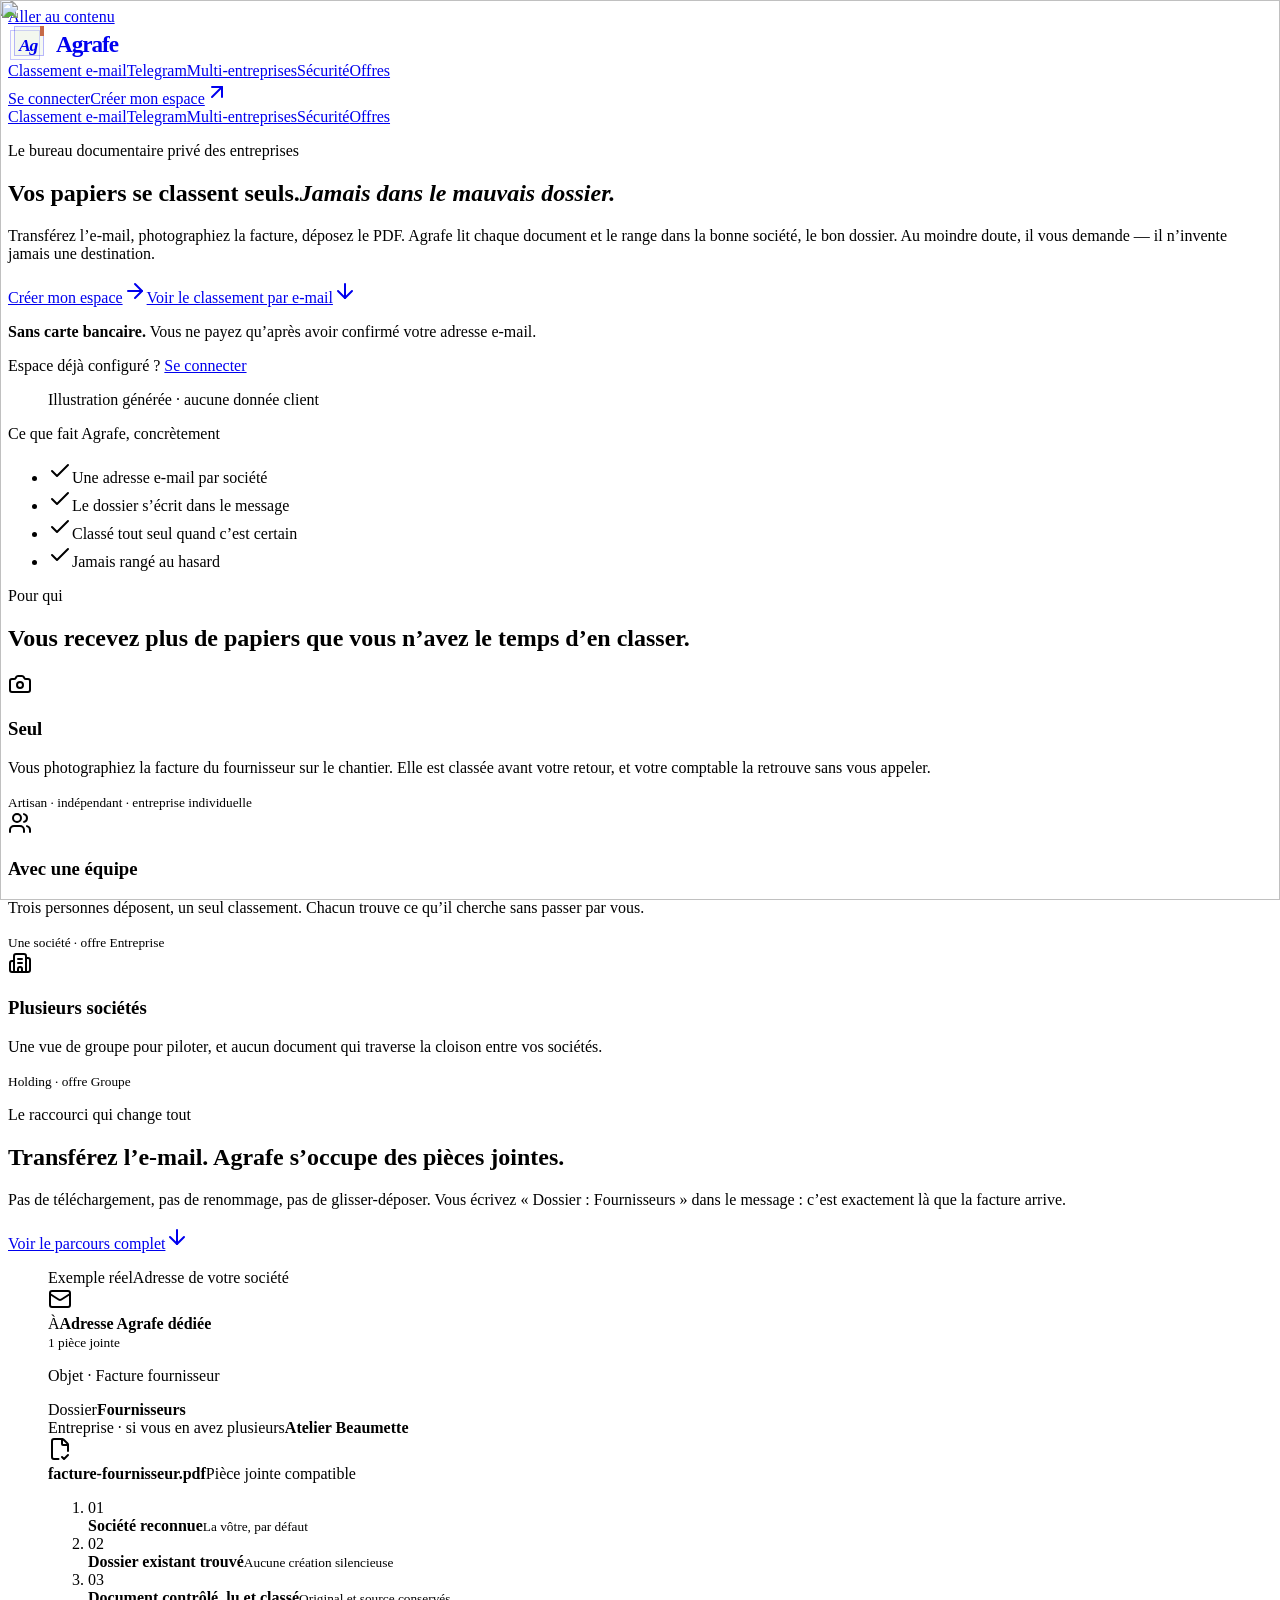
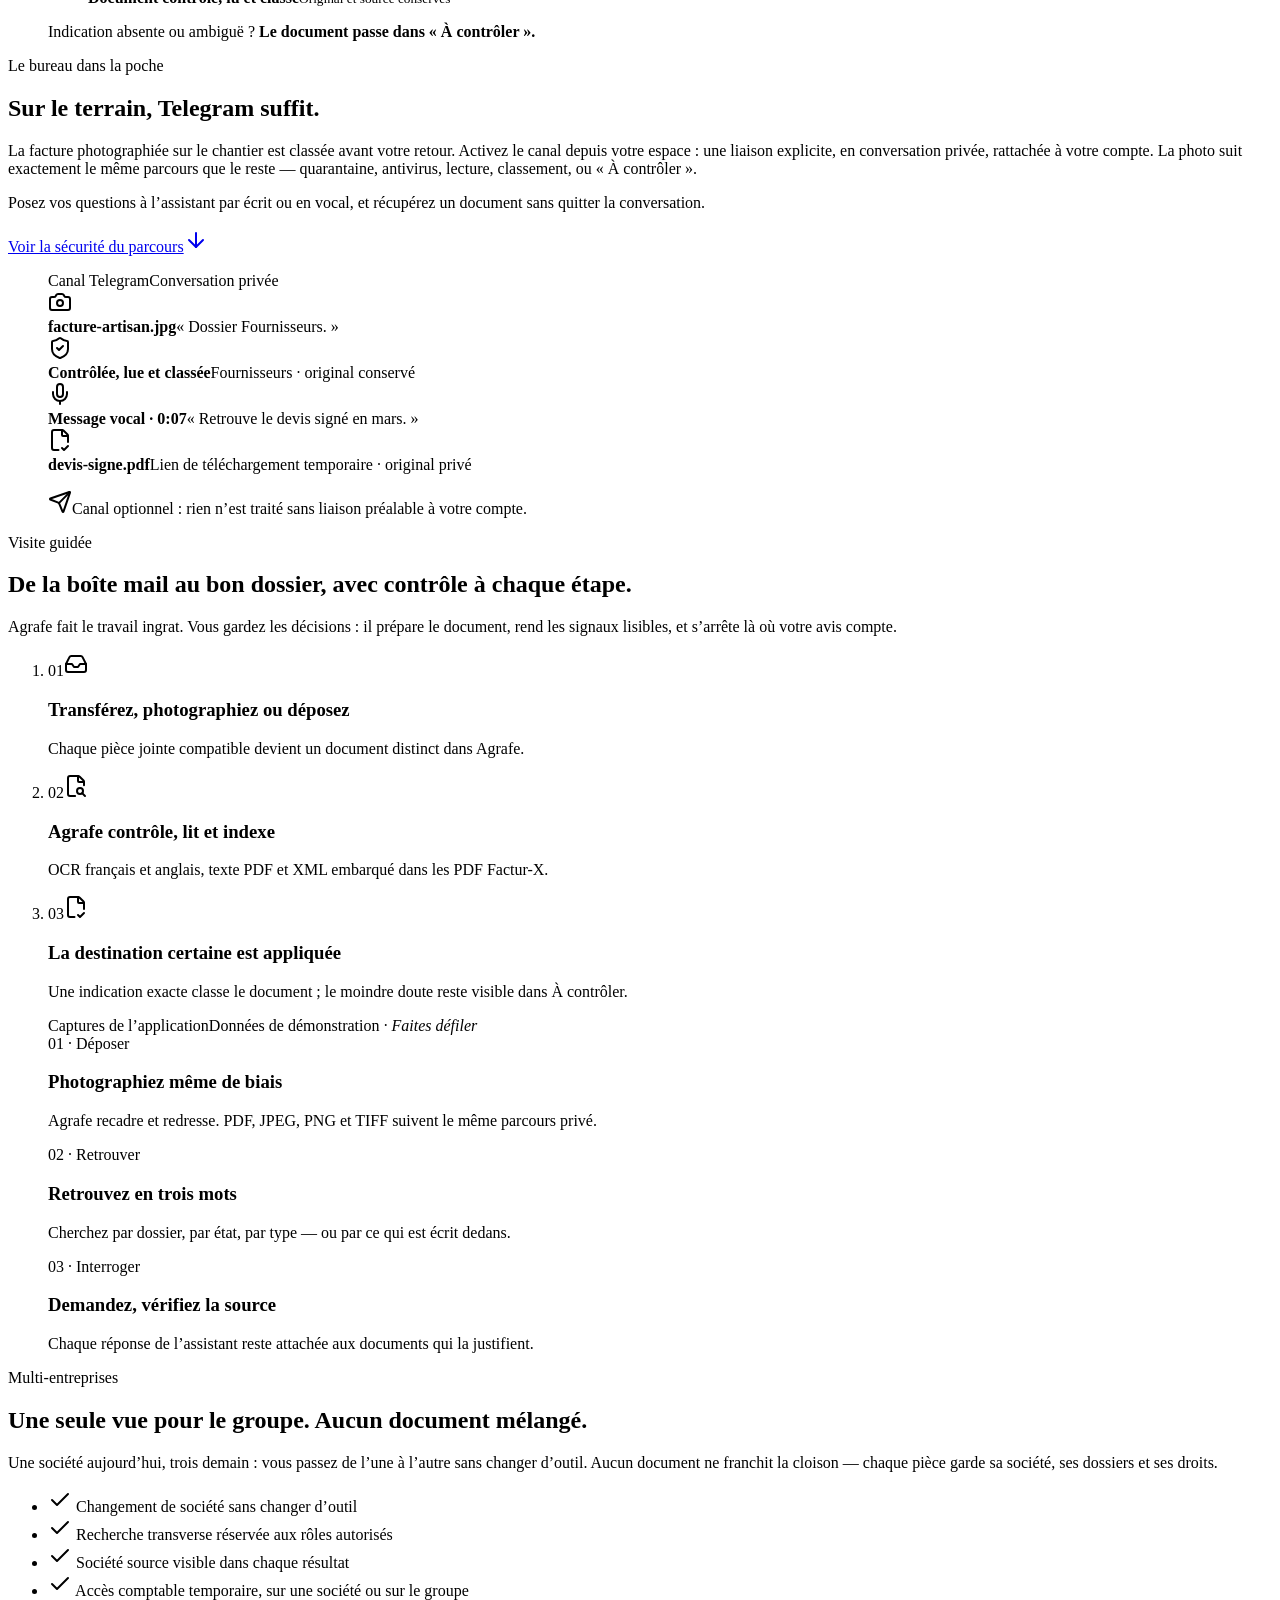
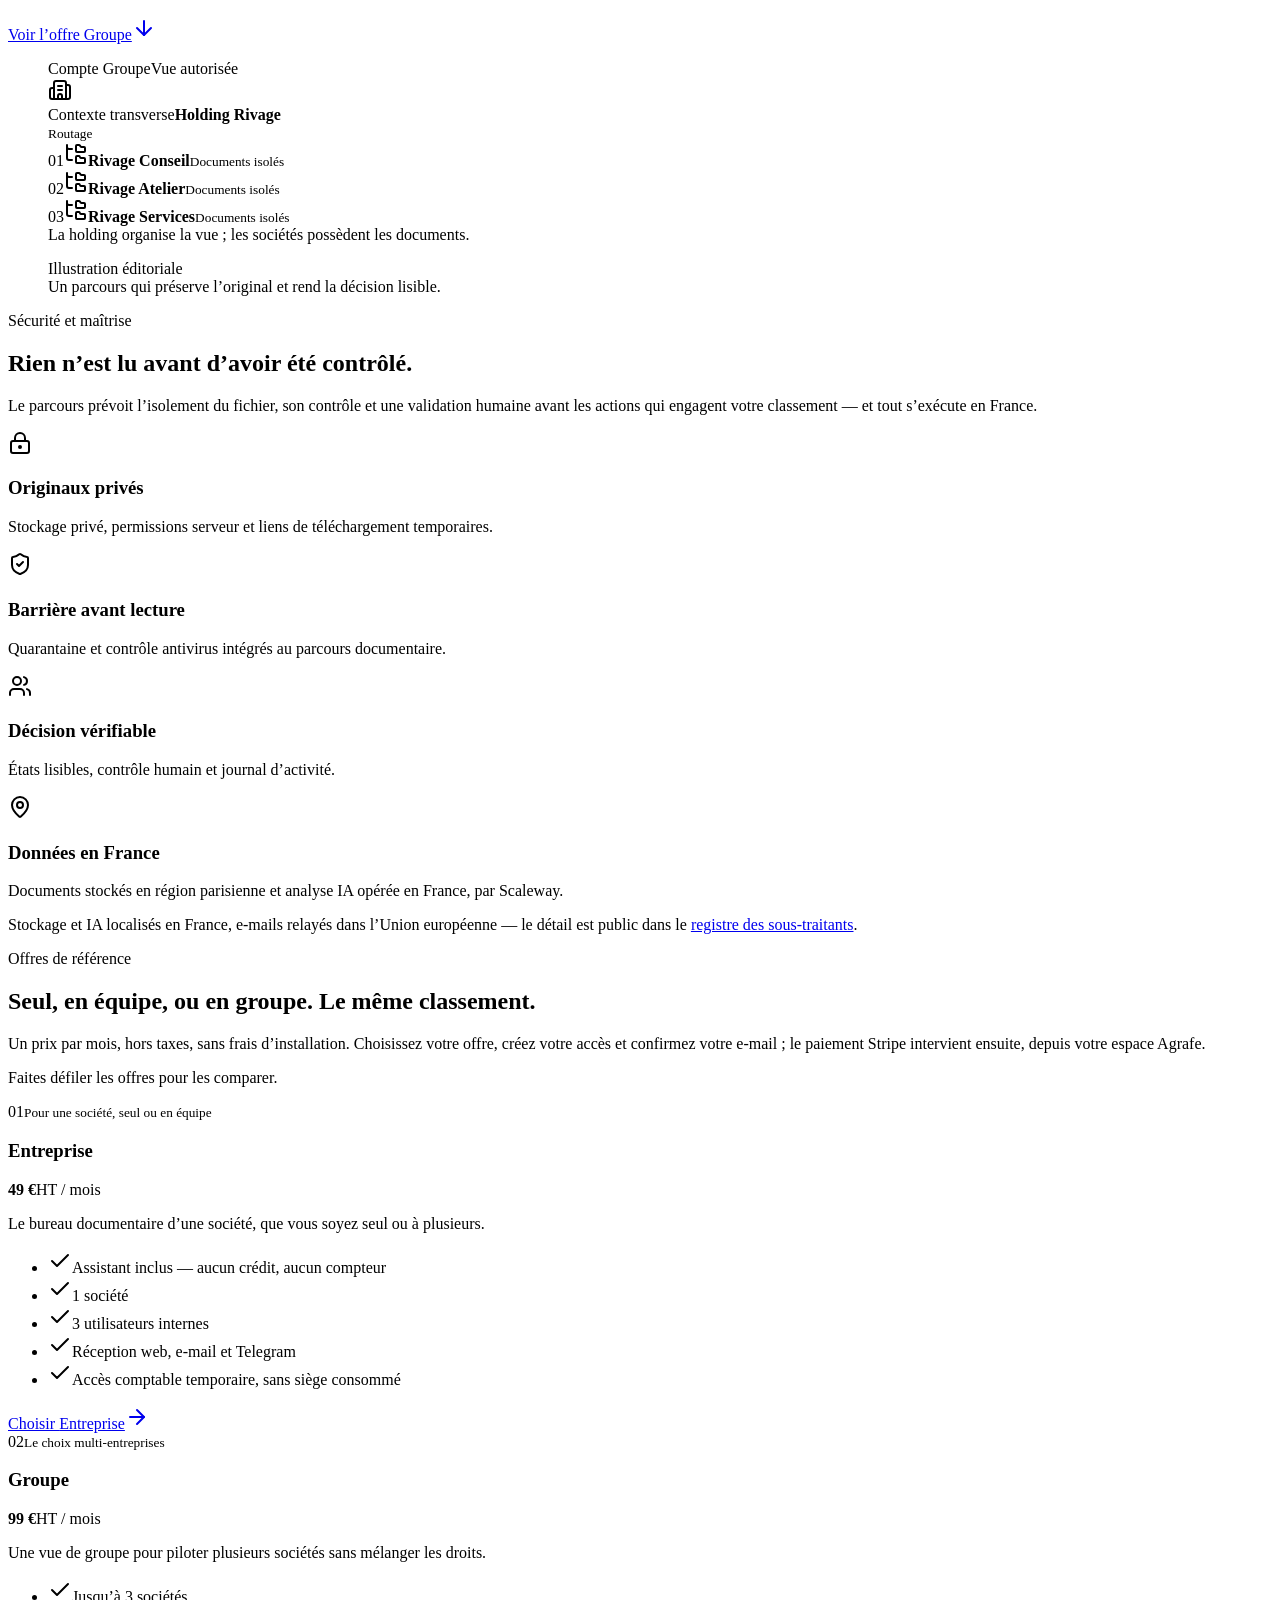
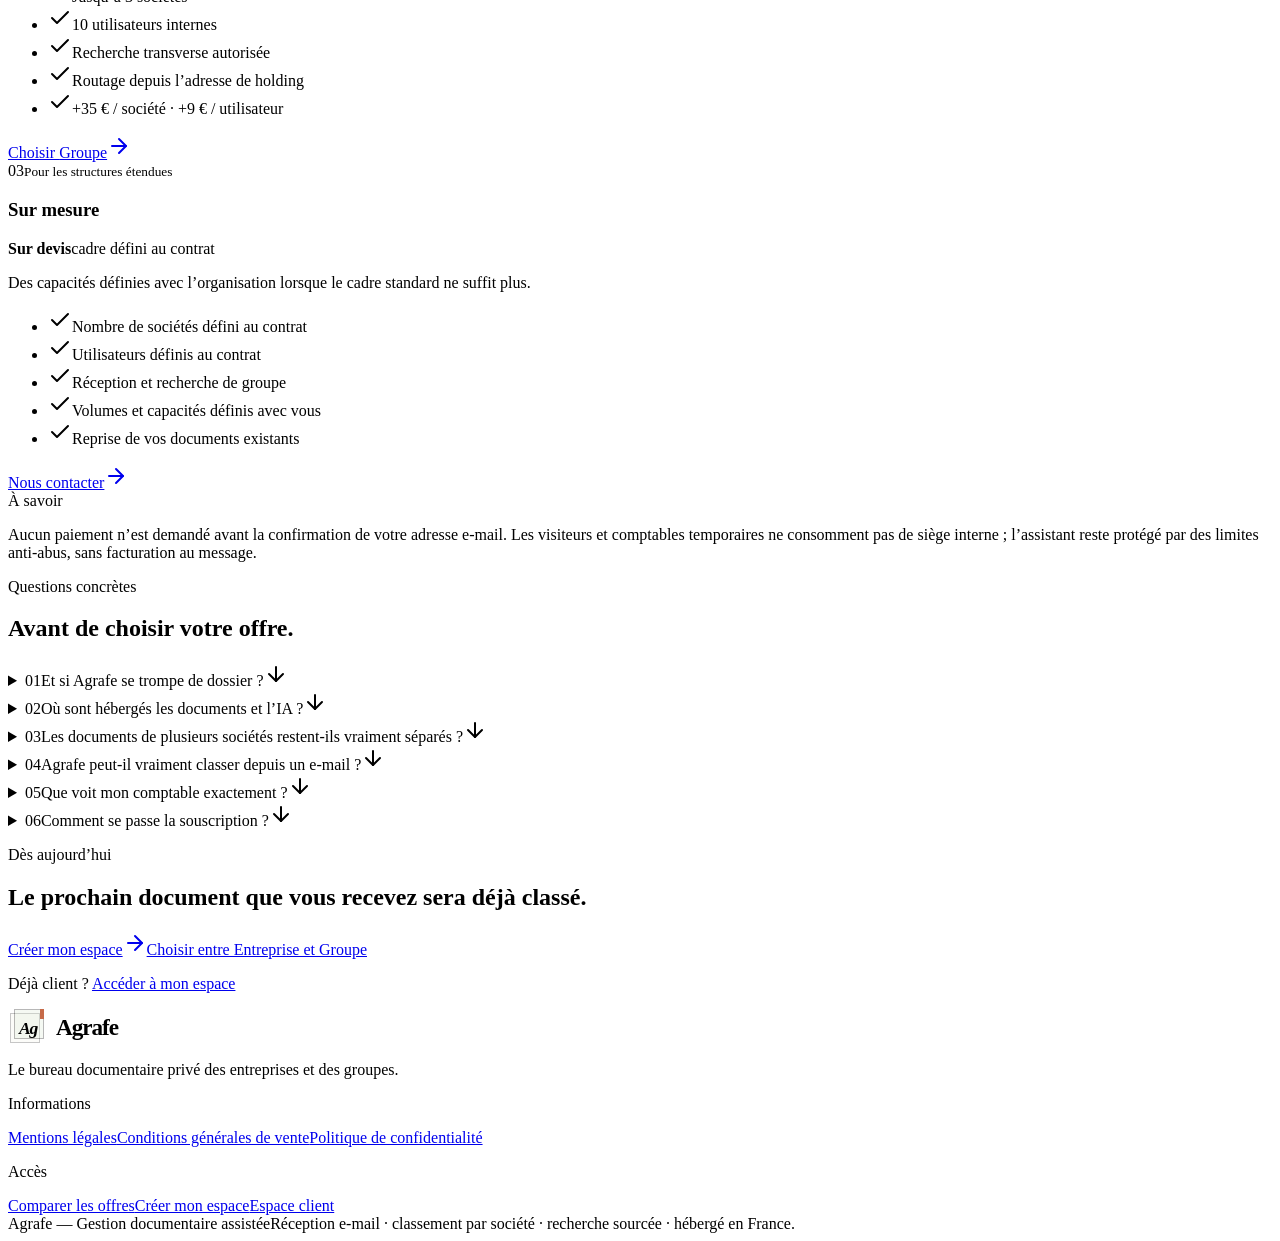
==== commit cbc180dd: "Rewrite landing copy: reader-first voice, audience band, one-to-many positioning Co-Authored-By: Cla" ====
--- a/index.html
+++ b/index.html
@@ -1 +1 @@
-<!DOCTYPE html><html lang="fr"><head><meta charSet="utf-8"/><meta name="viewport" content="width=device-width, initial-scale=1"/><link rel="preload" as="image" href="/agrafe-premium-preview/marketing/agrafe-hero-atmosphere-v2.webp"/><link rel="stylesheet" href="/agrafe-premium-preview/_next/static/chunks/3ix18ghiqxzwr.css" data-precedence="next"/><link rel="stylesheet" href="/agrafe-premium-preview/_next/static/chunks/2ctyowl61de5t.css" data-precedence="next"/><link rel="preload" as="script" fetchPriority="low" href="/agrafe-premium-preview/_next/static/chunks/0dhbjz-xsmu83.js"/><script src="/agrafe-premium-preview/_next/static/chunks/15orcrkp-_9ct.js" async=""></script><script src="/agrafe-premium-preview/_next/static/chunks/1upe53-127sm4.js" async=""></script><script src="/agrafe-premium-preview/_next/static/chunks/0kuyh1dfmgob0.js" async=""></script><script src="/agrafe-premium-preview/_next/static/chunks/turbopack-3wddgd3wvxsy-.js" async=""></script><script src="/agrafe-premium-preview/_next/static/chunks/05-c3ty_6dwfk.js" async=""></script><script src="/agrafe-premium-preview/_next/static/chunks/14mrh2-p_w84d.js" async=""></script><script src="/agrafe-premium-preview/_next/static/chunks/38p5dbc7zstc3.js" async=""></script><link rel="preload" href="https://fonts.googleapis.com/css2?family=Manrope:wght@400;500;600;700;800&amp;family=Newsreader:opsz,wght@6..72,400;6..72,500;6..72,600&amp;display=swap" as="style"/><link rel="preconnect" href="https://fonts.googleapis.com"/><link rel="preconnect" href="https://fonts.gstatic.com" crossorigin="anonymous"/><meta name="theme-color" content="#11372e"/><title>Agrafe — landing premium (preview)</title><meta name="description" content="Prévisualisation de la landing Agrafe."/><meta name="robots" content="noindex, nofollow"/><link href="https://fonts.googleapis.com/css2?family=Manrope:wght@400;500;600;700;800&amp;family=Newsreader:opsz,wght@6..72,400;6..72,500;6..72,600&amp;display=swap" rel="stylesheet"/><script src="/agrafe-premium-preview/_next/static/chunks/0cz1d0mv5g_q7.js" noModule=""></script></head><body><div hidden=""><!--$--><!--/$--></div><div class="marketing-module__fIvb4W__marketingPage sales-landing-module__Cc-9pW__page"><a class="marketing-module__fIvb4W__skipLink" href="#contenu">Aller au contenu</a><header class="marketing-module__fIvb4W__siteHeader"><div class="marketing-module__fIvb4W__headerInner"><a class="marketing-module__fIvb4W__brandLink" aria-label="Agrafe — accueil" href="/agrafe-premium-preview/"><span class="marketing-module__fIvb4W__brand" role="img" aria-label="Agrafe" style="display:inline-flex;align-items:center;gap:0.75rem"><span aria-hidden="true" style="position:relative;display:inline-grid;width:2.25rem;height:2.25rem;flex-shrink:0;place-items:center"><span style="position:absolute;bottom:0.125rem;left:0.125rem;width:1.75rem;height:1.75rem;border:1px solid currentColor;opacity:0.22;background:#f6f2e8"></span><span style="position:absolute;left:0.375rem;top:0;width:1.75rem;height:1.75rem;border:1px solid currentColor;opacity:0.28;background:#dcebd7"></span><span style="position:absolute;right:0;top:0;width:0.25rem;height:0.625rem;background:#c66a48;opacity:1"></span><span style="position:relative;margin-left:0.25rem;margin-top:0.125rem;font-family:var(--font-newsreader), Georgia, serif;font-size:1.1rem;font-style:italic;font-weight:650;letter-spacing:-0.07em">Ag</span></span><span style="font-family:var(--font-newsreader), Georgia, serif;font-size:1.45rem;font-weight:600;letter-spacing:-0.045em">Agrafe</span></span></a><nav class="marketing-module__fIvb4W__desktopNav" aria-label="Navigation principale"><a href="/agrafe-premium-preview/#classement-email">Classement e-mail</a><a href="/agrafe-premium-preview/#telegram">Telegram</a><a href="/agrafe-premium-preview/#multi-entreprises">Multi-entreprises</a><a href="/agrafe-premium-preview/#securite">Sécurité</a><a href="/agrafe-premium-preview/#offres">Offres</a></nav><div class="marketing-module__fIvb4W__headerActions"><a class="marketing-module__fIvb4W__customerLink" href="https://agrafe.net/login">Se connecter</a><a class="marketing-module__fIvb4W__signupLink" href="https://agrafe.net/inscription?plan=essential">Créer mon espace<svg xmlns="http://www.w3.org/2000/svg" width="24" height="24" viewBox="0 0 24 24" fill="none" stroke="currentColor" stroke-width="2" stroke-linecap="round" stroke-linejoin="round" class="lucide lucide-arrow-up-right" aria-hidden="true"><path d="M7 7h10v10"></path><path d="M7 17 17 7"></path></svg></a></div></div><nav class="marketing-module__fIvb4W__mobileNav" aria-label="Navigation des sections"><a href="/agrafe-premium-preview/#classement-email">Classement e-mail</a><a href="/agrafe-premium-preview/#telegram">Telegram</a><a href="/agrafe-premium-preview/#multi-entreprises">Multi-entreprises</a><a href="/agrafe-premium-preview/#securite">Sécurité</a><a href="/agrafe-premium-preview/#offres">Offres</a></nav></header><main id="contenu"><section class="sales-landing-module__Cc-9pW__hero" aria-labelledby="hero-title"><div class="sales-landing-module__Cc-9pW__heroCopy"><p class="sales-landing-module__Cc-9pW__eyebrow">Le bureau documentaire privé des entreprises</p><h1 id="hero-title">Le document trouve sa place.<em>Vous gardez la main.</em></h1><p class="sales-landing-module__Cc-9pW__heroLead">Depuis votre boîte mail, une photo ou un fichier, Agrafe prépare le classement de chaque pièce. La destination certaine est appliquée ; le moindre doute reste dans « À contrôler » — jamais dans le mauvais dossier.</p><div class="sales-landing-module__Cc-9pW__heroActions"><a class="sales-landing-module__Cc-9pW__primaryAction" href="https://agrafe.net/inscription?plan=essential">Créer mon espace<svg xmlns="http://www.w3.org/2000/svg" width="24" height="24" viewBox="0 0 24 24" fill="none" stroke="currentColor" stroke-width="2" stroke-linecap="round" stroke-linejoin="round" class="lucide lucide-arrow-right" aria-hidden="true"><path d="M5 12h14"></path><path d="m12 5 7 7-7 7"></path></svg></a><a class="sales-landing-module__Cc-9pW__secondaryAction" href="#classement-email">Voir le classement par e-mail<svg xmlns="http://www.w3.org/2000/svg" width="24" height="24" viewBox="0 0 24 24" fill="none" stroke="currentColor" stroke-width="2" stroke-linecap="round" stroke-linejoin="round" class="lucide lucide-arrow-down" aria-hidden="true"><path d="M12 5v14"></path><path d="m19 12-7 7-7-7"></path></svg></a></div><p class="sales-landing-module__Cc-9pW__existingCustomer">Espace déjà configuré ? <a href="https://agrafe.net/login">Se connecter</a></p></div><figure class="sales-landing-module__Cc-9pW__heroVisual"><div class="sales-landing-module__Cc-9pW__heroImageFrame"><img alt="" decoding="async" data-nimg="fill" style="position:absolute;height:100%;width:100%;left:0;top:0;right:0;bottom:0;color:transparent" src="/agrafe-premium-preview/marketing/agrafe-hero-atmosphere-v2.webp"/></div><figcaption>Illustration générée · aucune donnée client</figcaption></figure></section><section class="sales-landing-module__Cc-9pW__proofRail" aria-label="Fonctions principales vérifiées"><p>Ce que fait Agrafe, concrètement</p><ul><li><svg xmlns="http://www.w3.org/2000/svg" width="24" height="24" viewBox="0 0 24 24" fill="none" stroke="currentColor" stroke-width="2" stroke-linecap="round" stroke-linejoin="round" class="lucide lucide-check" aria-hidden="true"><path d="M20 6 9 17l-5-5"></path></svg>Une adresse dédiée par société</li><li><svg xmlns="http://www.w3.org/2000/svg" width="24" height="24" viewBox="0 0 24 24" fill="none" stroke="currentColor" stroke-width="2" stroke-linecap="round" stroke-linejoin="round" class="lucide lucide-check" aria-hidden="true"><path d="M20 6 9 17l-5-5"></path></svg>Consigne Entreprise + Dossier</li><li><svg xmlns="http://www.w3.org/2000/svg" width="24" height="24" viewBox="0 0 24 24" fill="none" stroke="currentColor" stroke-width="2" stroke-linecap="round" stroke-linejoin="round" class="lucide lucide-check" aria-hidden="true"><path d="M20 6 9 17l-5-5"></path></svg>Classement automatique si la cible est certaine</li><li><svg xmlns="http://www.w3.org/2000/svg" width="24" height="24" viewBox="0 0 24 24" fill="none" stroke="currentColor" stroke-width="2" stroke-linecap="round" stroke-linejoin="round" class="lucide lucide-check" aria-hidden="true"><path d="M20 6 9 17l-5-5"></path></svg>À contrôler en cas de doute</li></ul></section><section class="sales-landing-module__Cc-9pW__emailSection" id="classement-email" aria-labelledby="email-title"><div class="sales-landing-module__Cc-9pW__emailCopy"><p class="sales-landing-module__Cc-9pW__eyebrow">Le raccourci qui change tout</p><h2 id="email-title">Transférez l’e-mail. Agrafe s’occupe des pièces jointes.</h2><p>Pas de téléchargement intermédiaire, pas de renommage manuel. La consigne écrite dans le message devient le chemin de classement, à condition qu’elle corresponde exactement à une société et à un dossier existants.</p><a href="#visite-guidee">Voir le parcours complet<svg xmlns="http://www.w3.org/2000/svg" width="24" height="24" viewBox="0 0 24 24" fill="none" stroke="currentColor" stroke-width="2" stroke-linecap="round" stroke-linejoin="round" class="lucide lucide-arrow-down" aria-hidden="true"><path d="M12 5v14"></path><path d="m19 12-7 7-7-7"></path></svg></a></div><figure class="sales-landing-module__Cc-9pW__emailBoard"><figcaption class="sales-landing-module__Cc-9pW__emailBoardTopline"><span>Exemple de consigne</span><span>Adresse de holding</span></figcaption><div class="sales-landing-module__Cc-9pW__emailMessage"><div class="sales-landing-module__Cc-9pW__emailMessageHeader"><svg xmlns="http://www.w3.org/2000/svg" width="24" height="24" viewBox="0 0 24 24" fill="none" stroke="currentColor" stroke-width="2" stroke-linecap="round" stroke-linejoin="round" class="lucide lucide-mail" aria-hidden="true"><path d="m22 7-8.991 5.727a2 2 0 0 1-2.009 0L2 7"></path><rect x="2" y="4" width="20" height="16" rx="2"></rect></svg><div><span>À</span><strong>Adresse Agrafe dédiée</strong></div><small>1 pièce jointe</small></div><p class="sales-landing-module__Cc-9pW__emailSubject">Objet · Bail signé</p><div class="sales-landing-module__Cc-9pW__emailDirective"><div><span>Entreprise</span><strong>Maison Beaumette</strong></div><div><span>Dossier</span><strong>Baux en cours</strong></div></div><div class="sales-landing-module__Cc-9pW__emailAttachment"><svg xmlns="http://www.w3.org/2000/svg" width="24" height="24" viewBox="0 0 24 24" fill="none" stroke="currentColor" stroke-width="2" stroke-linecap="round" stroke-linejoin="round" class="lucide lucide-file-check-corner" aria-hidden="true"><path d="M10.5 22H6a2 2 0 0 1-2-2V4a2 2 0 0 1 2-2h8a2.4 2.4 0 0 1 1.706.706l3.588 3.588A2.4 2.4 0 0 1 20 8v6"></path><path d="M14 2v5a1 1 0 0 0 1 1h5"></path><path d="m14 20 2 2 4-4"></path></svg><div><strong>bail-signe.pdf</strong><span>Pièce jointe compatible</span></div></div></div><ol class="sales-landing-module__Cc-9pW__emailPipeline"><li><span>01</span><div><strong>Société reconnue</strong><small>Dans le même groupe</small></div></li><li><span>02</span><div><strong>Dossier existant trouvé</strong><small>Aucune création silencieuse</small></div></li><li><span>03</span><div><strong>Pièce contrôlée, lue et classée</strong><small>Original et source conservés</small></div></li></ol><p class="sales-landing-module__Cc-9pW__emailFallback">Cible inconnue ou ambiguë ? <strong>La pièce passe dans « À contrôler ».</strong></p></figure></section><section class="sales-landing-module__Cc-9pW__telegramSection" id="telegram" aria-labelledby="telegram-title"><div class="sales-landing-module__Cc-9pW__telegramCopy"><p class="sales-landing-module__Cc-9pW__eyebrow">Le bureau dans la poche</p><h2 id="telegram-title">Sur le terrain, Telegram suffit.</h2><p>Activez le canal depuis votre espace : une liaison explicite, en conversation privée, rattachée à votre compte et à vos sociétés. Une photo ou un PDF envoyé au bot suit exactement le même parcours que le reste : quarantaine, antivirus, lecture, classement — ou « À contrôler ».</p><p>Posez vos questions à l’assistant par écrit ou en vocal, et récupérez une pièce sans quitter la conversation.</p><a href="#securite">Voir la sécurité du parcours<svg xmlns="http://www.w3.org/2000/svg" width="24" height="24" viewBox="0 0 24 24" fill="none" stroke="currentColor" stroke-width="2" stroke-linecap="round" stroke-linejoin="round" class="lucide lucide-arrow-down" aria-hidden="true"><path d="M12 5v14"></path><path d="m19 12-7 7-7-7"></path></svg></a></div><figure class="sales-landing-module__Cc-9pW__telegramBoard"><figcaption class="sales-landing-module__Cc-9pW__telegramBoardTopline"><span>Canal Telegram</span><span>Conversation privée</span></figcaption><div class="sales-landing-module__Cc-9pW__telegramThread"><div class="sales-landing-module__Cc-9pW__telegramBubble sales-landing-module__Cc-9pW__telegramBubbleUser"><svg xmlns="http://www.w3.org/2000/svg" width="24" height="24" viewBox="0 0 24 24" fill="none" stroke="currentColor" stroke-width="2" stroke-linecap="round" stroke-linejoin="round" class="lucide lucide-camera" aria-hidden="true"><path d="M13.997 4a2 2 0 0 1 1.76 1.05l.486.9A2 2 0 0 0 18.003 7H20a2 2 0 0 1 2 2v9a2 2 0 0 1-2 2H4a2 2 0 0 1-2-2V9a2 2 0 0 1 2-2h1.997a2 2 0 0 0 1.759-1.048l.489-.904A2 2 0 0 1 10.004 4z"></path><circle cx="12" cy="13" r="3"></circle></svg><div><strong>facture-artisan.jpg</strong><span>« Maison Beaumette, dossier Fournisseurs. »</span></div></div><div class="sales-landing-module__Cc-9pW__telegramBubble"><svg xmlns="http://www.w3.org/2000/svg" width="24" height="24" viewBox="0 0 24 24" fill="none" stroke="currentColor" stroke-width="2" stroke-linecap="round" stroke-linejoin="round" class="lucide lucide-shield-check" aria-hidden="true"><path d="M20 13c0 5-3.5 7.5-7.66 8.95a1 1 0 0 1-.67-.01C7.5 20.5 4 18 4 13V6a1 1 0 0 1 1-1c2 0 4.5-1.2 6.24-2.72a1.17 1.17 0 0 1 1.52 0C14.51 3.81 17 5 19 5a1 1 0 0 1 1 1z"></path><path d="m9 12 2 2 4-4"></path></svg><div><strong>Contrôlée, lue et classée</strong><span>Maison Beaumette · Fournisseurs · original conservé</span></div></div><div class="sales-landing-module__Cc-9pW__telegramBubble sales-landing-module__Cc-9pW__telegramBubbleUser"><svg xmlns="http://www.w3.org/2000/svg" width="24" height="24" viewBox="0 0 24 24" fill="none" stroke="currentColor" stroke-width="2" stroke-linecap="round" stroke-linejoin="round" class="lucide lucide-mic" aria-hidden="true"><path d="M12 19v3"></path><path d="M19 10v2a7 7 0 0 1-14 0v-2"></path><rect x="9" y="2" width="6" height="13" rx="3"></rect></svg><div><strong>Message vocal · 0:07</strong><span>« Retrouve le bail signé en mars. »</span></div></div><div class="sales-landing-module__Cc-9pW__telegramBubble"><svg xmlns="http://www.w3.org/2000/svg" width="24" height="24" viewBox="0 0 24 24" fill="none" stroke="currentColor" stroke-width="2" stroke-linecap="round" stroke-linejoin="round" class="lucide lucide-file-check-corner" aria-hidden="true"><path d="M10.5 22H6a2 2 0 0 1-2-2V4a2 2 0 0 1 2-2h8a2.4 2.4 0 0 1 1.706.706l3.588 3.588A2.4 2.4 0 0 1 20 8v6"></path><path d="M14 2v5a1 1 0 0 0 1 1h5"></path><path d="m14 20 2 2 4-4"></path></svg><div><strong>bail-signe.pdf</strong><span>Lien de téléchargement temporaire · original privé</span></div></div></div><p class="sales-landing-module__Cc-9pW__telegramNote"><svg xmlns="http://www.w3.org/2000/svg" width="24" height="24" viewBox="0 0 24 24" fill="none" stroke="currentColor" stroke-width="2" stroke-linecap="round" stroke-linejoin="round" class="lucide lucide-send" aria-hidden="true"><path d="M14.536 21.686a.5.5 0 0 0 .937-.024l6.5-19a.496.496 0 0 0-.635-.635l-19 6.5a.5.5 0 0 0-.024.937l7.93 3.18a2 2 0 0 1 1.112 1.11z"></path><path d="m21.854 2.147-10.94 10.939"></path></svg>Canal optionnel : rien n’est traité sans liaison préalable à votre compte.</p></figure></section><section class="sales-landing-module__Cc-9pW__guideSection" id="visite-guidee" aria-labelledby="guide-title"><div class="sales-landing-module__Cc-9pW__guideIntro"><p class="sales-landing-module__Cc-9pW__eyebrow">Visite guidée</p><h2 id="guide-title">De la boîte mail au bon dossier, avec contrôle à chaque étape.</h2><p>Agrafe ne remplace pas votre jugement. Il prépare le document, rend les signaux lisibles et vous laisse confirmer ce qui compte.</p><ol class="sales-landing-module__Cc-9pW__journeyList"><li><span>01</span><svg xmlns="http://www.w3.org/2000/svg" width="24" height="24" viewBox="0 0 24 24" fill="none" stroke="currentColor" stroke-width="2" stroke-linecap="round" stroke-linejoin="round" class="lucide lucide-inbox" aria-hidden="true"><polyline points="22 12 16 12 14 15 10 15 8 12 2 12"></polyline><path d="M5.45 5.11 2 12v6a2 2 0 0 0 2 2h16a2 2 0 0 0 2-2v-6l-3.45-6.89A2 2 0 0 0 16.76 4H7.24a2 2 0 0 0-1.79 1.11z"></path></svg><div><h3>Transférez, photographiez ou déposez</h3><p>Chaque pièce jointe compatible devient un document distinct dans Agrafe.</p></div></li><li><span>02</span><svg xmlns="http://www.w3.org/2000/svg" width="24" height="24" viewBox="0 0 24 24" fill="none" stroke="currentColor" stroke-width="2" stroke-linecap="round" stroke-linejoin="round" class="lucide lucide-file-search-corner" aria-hidden="true"><path d="M11.1 22H6a2 2 0 0 1-2-2V4a2 2 0 0 1 2-2h8a2.4 2.4 0 0 1 1.706.706l3.589 3.588A2.4 2.4 0 0 1 20 8v3.25"></path><path d="M14 2v5a1 1 0 0 0 1 1h5"></path><path d="m21 22-2.88-2.88"></path><circle cx="16" cy="17" r="3"></circle></svg><div><h3>Agrafe contrôle, lit et indexe</h3><p>OCR français et anglais, texte PDF et XML embarqué dans les PDF Factur-X.</p></div></li><li><span>03</span><svg xmlns="http://www.w3.org/2000/svg" width="24" height="24" viewBox="0 0 24 24" fill="none" stroke="currentColor" stroke-width="2" stroke-linecap="round" stroke-linejoin="round" class="lucide lucide-file-check-corner" aria-hidden="true"><path d="M10.5 22H6a2 2 0 0 1-2-2V4a2 2 0 0 1 2-2h8a2.4 2.4 0 0 1 1.706.706l3.588 3.588A2.4 2.4 0 0 1 20 8v6"></path><path d="M14 2v5a1 1 0 0 0 1 1h5"></path><path d="m14 20 2 2 4-4"></path></svg><div><h3>La destination certaine est appliquée</h3><p>Une consigne exacte classe la pièce ; le moindre doute reste visible dans À contrôler.</p></div></li></ol></div><figure class="sales-landing-module__Cc-9pW__productEvidence"><figcaption><span>Captures de l’application</span><span>Données de démonstration<em class="sales-landing-module__Cc-9pW__mobileGalleryHint"> · Faites défiler</em></span></figcaption><div class="sales-landing-module__Cc-9pW__productEvidenceGrid" role="region" aria-label="Trois captures de démonstration : déposer, retrouver et interroger" tabindex="0"><article class="sales-landing-module__Cc-9pW__productShot"><div class="sales-landing-module__Cc-9pW__productShotImage"><img alt="Écran Agrafe permettant de photographier un document ou de sélectionner des fichiers" loading="lazy" decoding="async" data-nimg="fill" style="position:absolute;height:100%;width:100%;left:0;top:0;right:0;bottom:0;color:transparent" src="/agrafe-premium-preview/marketing/agrafe-product-upload.webp"/></div><span>01 · Déposer</span><h3>Photo ou fichier</h3><p>PDF, JPEG, PNG et TIFF entrent dans le même parcours privé.</p></article><article class="sales-landing-module__Cc-9pW__productShot undefined"><div class="sales-landing-module__Cc-9pW__productShotImage sales-landing-module__Cc-9pW__productShotSearch"><img alt="Écran Agrafe de recherche plein texte et de navigation dans les dossiers" loading="lazy" decoding="async" data-nimg="fill" style="position:absolute;height:100%;width:100%;left:0;top:0;right:0;bottom:0;color:transparent" src="/agrafe-premium-preview/marketing/agrafe-product-search.webp"/></div><span>02 · Retrouver</span><h3>Dossiers et plein texte</h3><p>Le document classé reste retrouvable par dossier, état, type ou contenu.</p></article><article class="sales-landing-module__Cc-9pW__productShot undefined"><div class="sales-landing-module__Cc-9pW__productShotImage sales-landing-module__Cc-9pW__productShotAssistant"><img alt="Écran de l’assistant documentaire Agrafe avec raisonnement relié aux sources privées" loading="lazy" decoding="async" data-nimg="fill" style="position:absolute;height:100%;width:100%;left:0;top:0;right:0;bottom:0;color:transparent" src="/agrafe-premium-preview/marketing/agrafe-product-assistant.webp"/></div><span>03 · Interroger</span><h3>Assistant avec sources</h3><p>Comparez et vérifiez vos pièces sans détacher la réponse de ses sources.</p></article></div></figure></section><section class="sales-landing-module__Cc-9pW__groupSection" id="multi-entreprises" aria-labelledby="group-title"><div class="sales-landing-module__Cc-9pW__groupCopy"><p class="sales-landing-module__Cc-9pW__eyebrowLight">Multi-entreprises</p><h2 id="group-title">Une seule vue pour le groupe. Aucun document mélangé.</h2><p>La holding sert de contexte de navigation et de routage. Chaque pièce reste attachée à sa société, ses dossiers et ses autorisations.</p><ul><li><svg xmlns="http://www.w3.org/2000/svg" width="24" height="24" viewBox="0 0 24 24" fill="none" stroke="currentColor" stroke-width="2" stroke-linecap="round" stroke-linejoin="round" class="lucide lucide-check" aria-hidden="true"><path d="M20 6 9 17l-5-5"></path></svg> Changement de société sans changer d’outil</li><li><svg xmlns="http://www.w3.org/2000/svg" width="24" height="24" viewBox="0 0 24 24" fill="none" stroke="currentColor" stroke-width="2" stroke-linecap="round" stroke-linejoin="round" class="lucide lucide-check" aria-hidden="true"><path d="M20 6 9 17l-5-5"></path></svg> Recherche transverse réservée aux rôles autorisés</li><li><svg xmlns="http://www.w3.org/2000/svg" width="24" height="24" viewBox="0 0 24 24" fill="none" stroke="currentColor" stroke-width="2" stroke-linecap="round" stroke-linejoin="round" class="lucide lucide-check" aria-hidden="true"><path d="M20 6 9 17l-5-5"></path></svg> Société source visible dans chaque résultat</li><li><svg xmlns="http://www.w3.org/2000/svg" width="24" height="24" viewBox="0 0 24 24" fill="none" stroke="currentColor" stroke-width="2" stroke-linecap="round" stroke-linejoin="round" class="lucide lucide-check" aria-hidden="true"><path d="M20 6 9 17l-5-5"></path></svg> Accès comptable temporaire en lecture, recherche et export</li></ul><a href="#offres">Voir l’offre Groupe<svg xmlns="http://www.w3.org/2000/svg" width="24" height="24" viewBox="0 0 24 24" fill="none" stroke="currentColor" stroke-width="2" stroke-linecap="round" stroke-linejoin="round" class="lucide lucide-arrow-down" aria-hidden="true"><path d="M12 5v14"></path><path d="m19 12-7 7-7-7"></path></svg></a></div><figure class="sales-landing-module__Cc-9pW__groupDiagram"><div class="sales-landing-module__Cc-9pW__diagramHeader"><span>Compte Groupe</span><span>Vue autorisée</span></div><div class="sales-landing-module__Cc-9pW__holdingNode"><svg xmlns="http://www.w3.org/2000/svg" width="24" height="24" viewBox="0 0 24 24" fill="none" stroke="currentColor" stroke-width="2" stroke-linecap="round" stroke-linejoin="round" class="lucide lucide-building2 lucide-building-2" aria-hidden="true"><path d="M10 12h4"></path><path d="M10 8h4"></path><path d="M14 21v-3a2 2 0 0 0-4 0v3"></path><path d="M6 10H4a2 2 0 0 0-2 2v7a2 2 0 0 0 2 2h16a2 2 0 0 0 2-2V9a2 2 0 0 0-2-2h-2"></path><path d="M6 21V5a2 2 0 0 1 2-2h8a2 2 0 0 1 2 2v16"></path></svg><div><span>Contexte transverse</span><strong>Holding Rivage</strong></div><small>Routage</small></div><div class="sales-landing-module__Cc-9pW__diagramStem" aria-hidden="true"></div><div class="sales-landing-module__Cc-9pW__companyNodes"><div><span>0<!-- -->1</span><svg xmlns="http://www.w3.org/2000/svg" width="24" height="24" viewBox="0 0 24 24" fill="none" stroke="currentColor" stroke-width="2" stroke-linecap="round" stroke-linejoin="round" class="lucide lucide-folder-tree" aria-hidden="true"><path d="M20 10a1 1 0 0 0 1-1V6a1 1 0 0 0-1-1h-2.5a1 1 0 0 1-.8-.4l-.9-1.2A1 1 0 0 0 15 3h-2a1 1 0 0 0-1 1v5a1 1 0 0 0 1 1Z"></path><path d="M20 21a1 1 0 0 0 1-1v-3a1 1 0 0 0-1-1h-2.9a1 1 0 0 1-.88-.55l-.42-.85a1 1 0 0 0-.92-.6H13a1 1 0 0 0-1 1v5a1 1 0 0 0 1 1Z"></path><path d="M3 5a2 2 0 0 0 2 2h3"></path><path d="M3 3v13a2 2 0 0 0 2 2h3"></path></svg><strong>Rivage <!-- -->Conseil</strong><small>Documents isolés</small></div><div><span>0<!-- -->2</span><svg xmlns="http://www.w3.org/2000/svg" width="24" height="24" viewBox="0 0 24 24" fill="none" stroke="currentColor" stroke-width="2" stroke-linecap="round" stroke-linejoin="round" class="lucide lucide-folder-tree" aria-hidden="true"><path d="M20 10a1 1 0 0 0 1-1V6a1 1 0 0 0-1-1h-2.5a1 1 0 0 1-.8-.4l-.9-1.2A1 1 0 0 0 15 3h-2a1 1 0 0 0-1 1v5a1 1 0 0 0 1 1Z"></path><path d="M20 21a1 1 0 0 0 1-1v-3a1 1 0 0 0-1-1h-2.9a1 1 0 0 1-.88-.55l-.42-.85a1 1 0 0 0-.92-.6H13a1 1 0 0 0-1 1v5a1 1 0 0 0 1 1Z"></path><path d="M3 5a2 2 0 0 0 2 2h3"></path><path d="M3 3v13a2 2 0 0 0 2 2h3"></path></svg><strong>Rivage <!-- -->Atelier</strong><small>Documents isolés</small></div><div><span>0<!-- -->3</span><svg xmlns="http://www.w3.org/2000/svg" width="24" height="24" viewBox="0 0 24 24" fill="none" stroke="currentColor" stroke-width="2" stroke-linecap="round" stroke-linejoin="round" class="lucide lucide-folder-tree" aria-hidden="true"><path d="M20 10a1 1 0 0 0 1-1V6a1 1 0 0 0-1-1h-2.5a1 1 0 0 1-.8-.4l-.9-1.2A1 1 0 0 0 15 3h-2a1 1 0 0 0-1 1v5a1 1 0 0 0 1 1Z"></path><path d="M20 21a1 1 0 0 0 1-1v-3a1 1 0 0 0-1-1h-2.9a1 1 0 0 1-.88-.55l-.42-.85a1 1 0 0 0-.92-.6H13a1 1 0 0 0-1 1v5a1 1 0 0 0 1 1Z"></path><path d="M3 5a2 2 0 0 0 2 2h3"></path><path d="M3 3v13a2 2 0 0 0 2 2h3"></path></svg><strong>Rivage <!-- -->Services</strong><small>Documents isolés</small></div></div><figcaption>La holding organise la vue ; les sociétés possèdent les documents.</figcaption></figure></section><section class="sales-landing-module__Cc-9pW__trustSection" id="securite" aria-labelledby="trust-title"><figure class="sales-landing-module__Cc-9pW__trustVisual"><div class="sales-landing-module__Cc-9pW__trustImageFrame"><img alt="Une personne range un document dans un classeur vert" loading="lazy" decoding="async" data-nimg="fill" style="position:absolute;height:100%;width:100%;left:0;top:0;right:0;bottom:0;color:transparent" src="/agrafe-premium-preview/marketing/agrafe-hand-filing.webp"/></div><div class="sales-landing-module__Cc-9pW__custodyInset" aria-hidden="true"><img alt="" loading="lazy" decoding="async" data-nimg="fill" style="position:absolute;height:100%;width:100%;left:0;top:0;right:0;bottom:0;color:transparent" src="/agrafe-premium-preview/marketing/agrafe-custody-detail.webp"/><span>Illustration éditoriale</span></div><figcaption>Un parcours qui préserve l’original et rend la décision lisible.</figcaption></figure><div class="sales-landing-module__Cc-9pW__trustCopy"><p class="sales-landing-module__Cc-9pW__eyebrow">Sécurité et maîtrise</p><h2 id="trust-title">Ce qui entre n’est pas traité à l’aveugle.</h2><p class="sales-landing-module__Cc-9pW__trustLead">Le parcours prévoit l’isolement du fichier, son contrôle et une validation humaine avant les actions qui engagent votre classement — et tout s’exécute en France.</p><div class="sales-landing-module__Cc-9pW__trustFacts"><article><svg xmlns="http://www.w3.org/2000/svg" width="24" height="24" viewBox="0 0 24 24" fill="none" stroke="currentColor" stroke-width="2" stroke-linecap="round" stroke-linejoin="round" class="lucide lucide-lock-keyhole" aria-hidden="true"><circle cx="12" cy="16" r="1"></circle><rect x="3" y="10" width="18" height="12" rx="2"></rect><path d="M7 10V7a5 5 0 0 1 10 0v3"></path></svg><div><h3>Originaux privés</h3><p>Stockage privé, permissions serveur et liens de téléchargement temporaires.</p></div></article><article><svg xmlns="http://www.w3.org/2000/svg" width="24" height="24" viewBox="0 0 24 24" fill="none" stroke="currentColor" stroke-width="2" stroke-linecap="round" stroke-linejoin="round" class="lucide lucide-shield-check" aria-hidden="true"><path d="M20 13c0 5-3.5 7.5-7.66 8.95a1 1 0 0 1-.67-.01C7.5 20.5 4 18 4 13V6a1 1 0 0 1 1-1c2 0 4.5-1.2 6.24-2.72a1.17 1.17 0 0 1 1.52 0C14.51 3.81 17 5 19 5a1 1 0 0 1 1 1z"></path><path d="m9 12 2 2 4-4"></path></svg><div><h3>Barrière avant lecture</h3><p>Quarantaine et contrôle antivirus intégrés au parcours documentaire.</p></div></article><article><svg xmlns="http://www.w3.org/2000/svg" width="24" height="24" viewBox="0 0 24 24" fill="none" stroke="currentColor" stroke-width="2" stroke-linecap="round" stroke-linejoin="round" class="lucide lucide-users" aria-hidden="true"><path d="M16 21v-2a4 4 0 0 0-4-4H6a4 4 0 0 0-4 4v2"></path><path d="M16 3.128a4 4 0 0 1 0 7.744"></path><path d="M22 21v-2a4 4 0 0 0-3-3.87"></path><circle cx="9" cy="7" r="4"></circle></svg><div><h3>Décision vérifiable</h3><p>États lisibles, contrôle humain et journal d’activité.</p></div></article><article><svg xmlns="http://www.w3.org/2000/svg" width="24" height="24" viewBox="0 0 24 24" fill="none" stroke="currentColor" stroke-width="2" stroke-linecap="round" stroke-linejoin="round" class="lucide lucide-map-pin" aria-hidden="true"><path d="M20 10c0 4.993-5.539 10.193-7.399 11.799a1 1 0 0 1-1.202 0C9.539 20.193 4 14.993 4 10a8 8 0 0 1 16 0"></path><circle cx="12" cy="10" r="3"></circle></svg><div><h3>Données en France</h3><p>Documents stockés en région parisienne et analyse IA opérée en France, par Scaleway.</p></div></article></div><p class="sales-landing-module__Cc-9pW__securityCaveat">Stockage et IA localisés en France, e-mails relayés dans l’Union européenne — le détail est public dans le<!-- --> <a href="https://agrafe.net/sous-traitants">registre des sous-traitants</a>.</p></div></section><section class="sales-landing-module__Cc-9pW__pricingSection" id="offres" aria-labelledby="pricing-title"><div class="sales-landing-module__Cc-9pW__pricingHeading"><div><p class="sales-landing-module__Cc-9pW__eyebrow">Offres de référence</p><h2 id="pricing-title">Commencez avec une société. Passez au groupe quand il le faut.</h2></div><p>Des périmètres lisibles, facturés mensuellement hors taxes. Choisissez votre offre, créez votre accès et confirmez votre e-mail ; le paiement Stripe intervient ensuite, depuis votre espace Agrafe.</p><p class="sales-landing-module__Cc-9pW__mobileOfferHint">Faites défiler les offres pour les comparer.</p></div><div class="sales-landing-module__Cc-9pW__planGrid" role="region" aria-label="Comparaison des trois offres Agrafe" tabindex="0"><article class="sales-landing-module__Cc-9pW__plan"><div class="sales-landing-module__Cc-9pW__planTopline"><span>01</span><small>Pour démarrer</small></div><h3>Entreprise</h3><div class="sales-landing-module__Cc-9pW__planPrice"><strong>49 €</strong><span>HT / mois</span></div><p>Le bureau documentaire d’une société, partagé avec la bonne équipe.</p><ul><li><svg xmlns="http://www.w3.org/2000/svg" width="24" height="24" viewBox="0 0 24 24" fill="none" stroke="currentColor" stroke-width="2" stroke-linecap="round" stroke-linejoin="round" class="lucide lucide-check" aria-hidden="true"><path d="M20 6 9 17l-5-5"></path></svg>1 société</li><li><svg xmlns="http://www.w3.org/2000/svg" width="24" height="24" viewBox="0 0 24 24" fill="none" stroke="currentColor" stroke-width="2" stroke-linecap="round" stroke-linejoin="round" class="lucide lucide-check" aria-hidden="true"><path d="M20 6 9 17l-5-5"></path></svg>3 utilisateurs internes</li><li><svg xmlns="http://www.w3.org/2000/svg" width="24" height="24" viewBox="0 0 24 24" fill="none" stroke="currentColor" stroke-width="2" stroke-linecap="round" stroke-linejoin="round" class="lucide lucide-check" aria-hidden="true"><path d="M20 6 9 17l-5-5"></path></svg>Réception web et e-mail</li><li><svg xmlns="http://www.w3.org/2000/svg" width="24" height="24" viewBox="0 0 24 24" fill="none" stroke="currentColor" stroke-width="2" stroke-linecap="round" stroke-linejoin="round" class="lucide lucide-check" aria-hidden="true"><path d="M20 6 9 17l-5-5"></path></svg>Visiteurs et comptables temporaires</li><li><svg xmlns="http://www.w3.org/2000/svg" width="24" height="24" viewBox="0 0 24 24" fill="none" stroke="currentColor" stroke-width="2" stroke-linecap="round" stroke-linejoin="round" class="lucide lucide-check" aria-hidden="true"><path d="M20 6 9 17l-5-5"></path></svg>Aucun crédit facturé par message assistant</li></ul><a class="sales-landing-module__Cc-9pW__planAction" href="https://agrafe.net/inscription?plan=essential">Choisir <!-- -->Entreprise<svg xmlns="http://www.w3.org/2000/svg" width="24" height="24" viewBox="0 0 24 24" fill="none" stroke="currentColor" stroke-width="2" stroke-linecap="round" stroke-linejoin="round" class="lucide lucide-arrow-right" aria-hidden="true"><path d="M5 12h14"></path><path d="m12 5 7 7-7 7"></path></svg></a></article><article class="sales-landing-module__Cc-9pW__planFeatured"><div class="sales-landing-module__Cc-9pW__planTopline"><span>02</span><small>Le choix multi-entreprises</small></div><h3>Groupe</h3><div class="sales-landing-module__Cc-9pW__planPrice"><strong>99 €</strong><span>HT / mois</span></div><p>Une vue de groupe pour piloter plusieurs fonds sans mélanger les droits.</p><ul><li><svg xmlns="http://www.w3.org/2000/svg" width="24" height="24" viewBox="0 0 24 24" fill="none" stroke="currentColor" stroke-width="2" stroke-linecap="round" stroke-linejoin="round" class="lucide lucide-check" aria-hidden="true"><path d="M20 6 9 17l-5-5"></path></svg>Jusqu’à 3 sociétés</li><li><svg xmlns="http://www.w3.org/2000/svg" width="24" height="24" viewBox="0 0 24 24" fill="none" stroke="currentColor" stroke-width="2" stroke-linecap="round" stroke-linejoin="round" class="lucide lucide-check" aria-hidden="true"><path d="M20 6 9 17l-5-5"></path></svg>10 utilisateurs internes</li><li><svg xmlns="http://www.w3.org/2000/svg" width="24" height="24" viewBox="0 0 24 24" fill="none" stroke="currentColor" stroke-width="2" stroke-linecap="round" stroke-linejoin="round" class="lucide lucide-check" aria-hidden="true"><path d="M20 6 9 17l-5-5"></path></svg>Recherche transverse autorisée</li><li><svg xmlns="http://www.w3.org/2000/svg" width="24" height="24" viewBox="0 0 24 24" fill="none" stroke="currentColor" stroke-width="2" stroke-linecap="round" stroke-linejoin="round" class="lucide lucide-check" aria-hidden="true"><path d="M20 6 9 17l-5-5"></path></svg>Routage depuis l’adresse de holding</li><li><svg xmlns="http://www.w3.org/2000/svg" width="24" height="24" viewBox="0 0 24 24" fill="none" stroke="currentColor" stroke-width="2" stroke-linecap="round" stroke-linejoin="round" class="lucide lucide-check" aria-hidden="true"><path d="M20 6 9 17l-5-5"></path></svg>+35 € / société · +9 € / utilisateur</li></ul><a class="sales-landing-module__Cc-9pW__planAction" href="https://agrafe.net/inscription?plan=group">Choisir <!-- -->Groupe<svg xmlns="http://www.w3.org/2000/svg" width="24" height="24" viewBox="0 0 24 24" fill="none" stroke="currentColor" stroke-width="2" stroke-linecap="round" stroke-linejoin="round" class="lucide lucide-arrow-right" aria-hidden="true"><path d="M5 12h14"></path><path d="m12 5 7 7-7 7"></path></svg></a></article><article class="sales-landing-module__Cc-9pW__plan"><div class="sales-landing-module__Cc-9pW__planTopline"><span>03</span><small>Pour les structures étendues</small></div><h3>Sur mesure</h3><div class="sales-landing-module__Cc-9pW__planPrice"><strong>Sur devis</strong><span>périmètre contractuel</span></div><p>Des capacités définies avec l’organisation lorsque le cadre standard ne suffit plus.</p><ul><li><svg xmlns="http://www.w3.org/2000/svg" width="24" height="24" viewBox="0 0 24 24" fill="none" stroke="currentColor" stroke-width="2" stroke-linecap="round" stroke-linejoin="round" class="lucide lucide-check" aria-hidden="true"><path d="M20 6 9 17l-5-5"></path></svg>Nombre de sociétés défini au contrat</li><li><svg xmlns="http://www.w3.org/2000/svg" width="24" height="24" viewBox="0 0 24 24" fill="none" stroke="currentColor" stroke-width="2" stroke-linecap="round" stroke-linejoin="round" class="lucide lucide-check" aria-hidden="true"><path d="M20 6 9 17l-5-5"></path></svg>Utilisateurs définis au contrat</li><li><svg xmlns="http://www.w3.org/2000/svg" width="24" height="24" viewBox="0 0 24 24" fill="none" stroke="currentColor" stroke-width="2" stroke-linecap="round" stroke-linejoin="round" class="lucide lucide-check" aria-hidden="true"><path d="M20 6 9 17l-5-5"></path></svg>Réception et recherche de groupe</li><li><svg xmlns="http://www.w3.org/2000/svg" width="24" height="24" viewBox="0 0 24 24" fill="none" stroke="currentColor" stroke-width="2" stroke-linecap="round" stroke-linejoin="round" class="lucide lucide-check" aria-hidden="true"><path d="M20 6 9 17l-5-5"></path></svg>Capacités dédiées à cadrer</li><li><svg xmlns="http://www.w3.org/2000/svg" width="24" height="24" viewBox="0 0 24 24" fill="none" stroke="currentColor" stroke-width="2" stroke-linecap="round" stroke-linejoin="round" class="lucide lucide-check" aria-hidden="true"><path d="M20 6 9 17l-5-5"></path></svg>Accompagnement à préciser</li></ul><a class="sales-landing-module__Cc-9pW__planAction" href="mailto:contact@sa-entreprises.fr?subject=Agrafe%20%E2%80%94%20offre%20Sur%20mesure">Nous contacter<svg xmlns="http://www.w3.org/2000/svg" width="24" height="24" viewBox="0 0 24 24" fill="none" stroke="currentColor" stroke-width="2" stroke-linecap="round" stroke-linejoin="round" class="lucide lucide-arrow-right" aria-hidden="true"><path d="M5 12h14"></path><path d="m12 5 7 7-7 7"></path></svg></a></article></div><div class="sales-landing-module__Cc-9pW__pricingNote"><span>À savoir</span><p>Aucun paiement n’est demandé avant la confirmation de votre adresse e-mail. Les visiteurs et comptables temporaires ne consomment pas de siège interne ; l’assistant reste protégé par des limites anti-abus, sans facturation au message.</p></div></section><section class="sales-landing-module__Cc-9pW__faqSection" aria-labelledby="faq-title"><div><p class="sales-landing-module__Cc-9pW__eyebrow">Questions concrètes</p><h2 id="faq-title">Avant de choisir votre périmètre.</h2></div><div class="sales-landing-module__Cc-9pW__faqList"><details><summary><span>0<!-- -->1</span>Où sont hébergés les documents et l’IA ?<svg xmlns="http://www.w3.org/2000/svg" width="24" height="24" viewBox="0 0 24 24" fill="none" stroke="currentColor" stroke-width="2" stroke-linecap="round" stroke-linejoin="round" class="lucide lucide-arrow-down" aria-hidden="true"><path d="M12 5v14"></path><path d="m19 12-7 7-7-7"></path></svg></summary><p>En France. Les documents sont stockés dans un data-center de la région parisienne et l’analyse IA (lecture, classement, assistant) est opérée à Paris par Scaleway. La liste complète des prestataires est publiée dans le registre des sous-traitants.</p></details><details><summary><span>0<!-- -->2</span>Les documents de plusieurs sociétés restent-ils vraiment séparés ?<svg xmlns="http://www.w3.org/2000/svg" width="24" height="24" viewBox="0 0 24 24" fill="none" stroke="currentColor" stroke-width="2" stroke-linecap="round" stroke-linejoin="round" class="lucide lucide-arrow-down" aria-hidden="true"><path d="M12 5v14"></path><path d="m19 12-7 7-7-7"></path></svg></summary><p>Oui. Chaque document appartient à une société et conserve ses propres dossiers et autorisations. La vue de holding et la recherche transverse ne sont accessibles qu’aux rôles autorisés.</p></details><details><summary><span>0<!-- -->3</span>Agrafe peut-il vraiment classer depuis un e-mail ?<svg xmlns="http://www.w3.org/2000/svg" width="24" height="24" viewBox="0 0 24 24" fill="none" stroke="currentColor" stroke-width="2" stroke-linecap="round" stroke-linejoin="round" class="lucide lucide-arrow-down" aria-hidden="true"><path d="M12 5v14"></path><path d="m19 12-7 7-7-7"></path></svg></summary><p>Oui. Depuis l’adresse d’une société, une consigne comme « Dossier : Baux en cours » classe la pièce jointe dans ce dossier existant. Depuis l’adresse de holding, vous pouvez préciser « Entreprise » puis « Dossier ». Si la cible est inconnue ou ambiguë, Agrafe demande un contrôle au lieu de classer au hasard.</p></details><details><summary><span>0<!-- -->4</span>Comment se passe la souscription ?<svg xmlns="http://www.w3.org/2000/svg" width="24" height="24" viewBox="0 0 24 24" fill="none" stroke="currentColor" stroke-width="2" stroke-linecap="round" stroke-linejoin="round" class="lucide lucide-arrow-down" aria-hidden="true"><path d="M12 5v14"></path><path d="m19 12-7 7-7-7"></path></svg></summary><p>Vous choisissez Entreprise ou Groupe, créez votre accès puis confirmez votre adresse e-mail. Aucun paiement n’est demandé avant cette confirmation. Vous activez ensuite l’abonnement mensuel dans l’espace sécurisé Stripe.</p></details></div></section><section class="sales-landing-module__Cc-9pW__closingSection" aria-labelledby="closing-title"><div><p class="sales-landing-module__Cc-9pW__eyebrowLight">Offre · accès · e-mail · paiement</p><h2 id="closing-title">Choisissez votre périmètre. Ouvrez votre espace.</h2></div><div class="sales-landing-module__Cc-9pW__closingActions"><a href="https://agrafe.net/inscription?plan=essential">Créer mon espace<svg xmlns="http://www.w3.org/2000/svg" width="24" height="24" viewBox="0 0 24 24" fill="none" stroke="currentColor" stroke-width="2" stroke-linecap="round" stroke-linejoin="round" class="lucide lucide-arrow-right" aria-hidden="true"><path d="M5 12h14"></path><path d="m12 5 7 7-7 7"></path></svg></a><a href="#offres">Choisir entre Entreprise et Groupe</a><p>Déjà client ? <a href="https://agrafe.net/login">Accéder à mon espace</a></p></div></section></main><footer class="marketing-module__fIvb4W__siteFooter" id="coordonnees"><div class="marketing-module__fIvb4W__footerPrimary"><div><span class="marketing-module__fIvb4W__footerBrand" role="img" aria-label="Agrafe" style="display:inline-flex;align-items:center;gap:0.75rem"><span aria-hidden="true" style="position:relative;display:inline-grid;width:2.25rem;height:2.25rem;flex-shrink:0;place-items:center"><span style="position:absolute;bottom:0.125rem;left:0.125rem;width:1.75rem;height:1.75rem;border:1px solid currentColor;opacity:0.22;background:#f6f2e8"></span><span style="position:absolute;left:0.375rem;top:0;width:1.75rem;height:1.75rem;border:1px solid currentColor;opacity:0.28;background:#dcebd7"></span><span style="position:absolute;right:0;top:0;width:0.25rem;height:0.625rem;background:#c66a48;opacity:1"></span><span style="position:relative;margin-left:0.25rem;margin-top:0.125rem;font-family:var(--font-newsreader), Georgia, serif;font-size:1.1rem;font-style:italic;font-weight:650;letter-spacing:-0.07em">Ag</span></span><span style="font-family:var(--font-newsreader), Georgia, serif;font-size:1.45rem;font-weight:600;letter-spacing:-0.045em">Agrafe</span></span><p class="marketing-module__fIvb4W__footerStatement">Le bureau documentaire privé des entreprises et des groupes.</p></div><div class="marketing-module__fIvb4W__footerLinks"><p>Informations</p><a href="https://agrafe.net/mentions-legales">Mentions légales</a><a href="https://agrafe.net/cgv">Conditions générales de vente</a><a href="https://agrafe.net/confidentialite">Politique de confidentialité</a></div><div class="marketing-module__fIvb4W__footerContact"><p>Accès</p><a href="/agrafe-premium-preview/#offres">Comparer les offres</a><a href="https://agrafe.net/inscription?plan=essential">Créer mon espace</a><a href="https://agrafe.net/login">Espace client</a></div></div><div class="marketing-module__fIvb4W__footerMeta"><span>Agrafe — Gestion documentaire assistée</span><span>Réception e-mail · classement par société · recherche sourcée · hébergé en France.</span></div></footer></div><!--$--><!--/$--><script src="/agrafe-premium-preview/_next/static/chunks/0dhbjz-xsmu83.js" id="_R_" async=""></script><script>(self.__next_f=self.__next_f||[]).push([0])</script><script>self.__next_f.push([1,"1:\"$Sreact.fragment\"\n2:I[39756,[\"/agrafe-premium-preview/_next/static/chunks/05-c3ty_6dwfk.js\",\"/agrafe-premium-preview/_next/static/chunks/14mrh2-p_w84d.js\"],\"default\"]\n3:I[37457,[\"/agrafe-premium-preview/_next/static/chunks/05-c3ty_6dwfk.js\",\"/agrafe-premium-preview/_next/static/chunks/14mrh2-p_w84d.js\"],\"default\"]\n4:I[22016,[\"/agrafe-premium-preview/_next/static/chunks/05-c3ty_6dwfk.js\",\"/agrafe-premium-preview/_next/static/chunks/14mrh2-p_w84d.js\",\"/agrafe-premium-preview/_next/static/chunks/38p5dbc7zstc3.js\"],\"\"]\nf:I[68027,[\"/agrafe-premium-preview/_next/static/chunks/05-c3ty_6dwfk.js\",\"/agrafe-premium-preview/_next/static/chunks/14mrh2-p_w84d.js\"],\"default\",1]\n:HL[\"/agrafe-premium-preview/_next/static/chunks/3ix18ghiqxzwr.css\",\"style\"]\n:HL[\"/agrafe-premium-preview/_next/static/chunks/2ctyowl61de5t.css\",\"style\"]\n:HL[\"https://fonts.googleapis.com/css2?family=Manrope:wght@400;500;600;700;800\u0026family=Newsreader:opsz,wght@6..72,400;6..72,500;6..72,600\u0026display=swap\",\"style\"]\n"])</script><script>self.__next_f.push([1,"0:{\"P\":null,\"c\":[\"\",\"\"],\"q\":\"\",\"i\":false,\"f\":[[[\"\",{\"children\":[\"__PAGE__\",{}]},\"$undefined\",\"$undefined\",16],[[\"$\",\"$1\",\"c\",{\"children\":[[[\"$\",\"link\",\"0\",{\"rel\":\"stylesheet\",\"href\":\"/agrafe-premium-preview/_next/static/chunks/3ix18ghiqxzwr.css\",\"precedence\":\"next\",\"crossOrigin\":\"$undefined\",\"nonce\":\"$undefined\"}],[\"$\",\"script\",\"script-0\",{\"src\":\"/agrafe-premium-preview/_next/static/chunks/05-c3ty_6dwfk.js\",\"async\":true,\"nonce\":\"$undefined\"}],[\"$\",\"script\",\"script-1\",{\"src\":\"/agrafe-premium-preview/_next/static/chunks/14mrh2-p_w84d.js\",\"async\":true,\"nonce\":\"$undefined\"}]],[\"$\",\"html\",null,{\"lang\":\"fr\",\"children\":[[\"$\",\"head\",null,{\"children\":[[\"$\",\"link\",null,{\"rel\":\"preconnect\",\"href\":\"https://fonts.googleapis.com\"}],[\"$\",\"link\",null,{\"rel\":\"preconnect\",\"href\":\"https://fonts.gstatic.com\",\"crossOrigin\":\"anonymous\"}],[\"$\",\"link\",null,{\"href\":\"https://fonts.googleapis.com/css2?family=Manrope:wght@400;500;600;700;800\u0026family=Newsreader:opsz,wght@6..72,400;6..72,500;6..72,600\u0026display=swap\",\"rel\":\"stylesheet\"}]]}],[\"$\",\"body\",null,{\"children\":[\"$\",\"$L2\",null,{\"parallelRouterKey\":\"children\",\"error\":\"$undefined\",\"errorStyles\":\"$undefined\",\"errorScripts\":\"$undefined\",\"template\":[\"$\",\"$L3\",null,{}],\"templateStyles\":\"$undefined\",\"templateScripts\":\"$undefined\",\"notFound\":[[[\"$\",\"title\",null,{\"children\":\"404: This page could not be found.\"}],[\"$\",\"div\",null,{\"style\":{\"fontFamily\":\"system-ui,\\\"Segoe UI\\\",Roboto,Helvetica,Arial,sans-serif,\\\"Apple Color Emoji\\\",\\\"Segoe UI Emoji\\\"\",\"height\":\"100vh\",\"textAlign\":\"center\",\"display\":\"flex\",\"flexDirection\":\"column\",\"alignItems\":\"center\",\"justifyContent\":\"center\"},\"children\":[\"$\",\"div\",null,{\"children\":[[\"$\",\"style\",null,{\"dangerouslySetInnerHTML\":{\"__html\":\"body{color:#000;background:#fff;margin:0}.next-error-h1{border-right:1px solid rgba(0,0,0,.3)}@media (prefers-color-scheme:dark){body{color:#fff;background:#000}.next-error-h1{border-right:1px solid rgba(255,255,255,.3)}}\"}}],[\"$\",\"h1\",null,{\"className\":\"next-error-h1\",\"style\":{\"display\":\"inline-block\",\"margin\":\"0 20px 0 0\",\"padding\":\"0 23px 0 0\",\"fontSize\":24,\"fontWeight\":500,\"verticalAlign\":\"top\",\"lineHeight\":\"49px\"},\"children\":404}],[\"$\",\"div\",null,{\"style\":{\"display\":\"inline-block\"},\"children\":[\"$\",\"h2\",null,{\"style\":{\"fontSize\":14,\"fontWeight\":400,\"lineHeight\":\"49px\",\"margin\":0},\"children\":\"This page could not be found.\"}]}]]}]}]],[]],\"forbidden\":\"$undefined\",\"unauthorized\":\"$undefined\"}]}]]}]]}],{\"children\":[[\"$\",\"$1\",\"c\",{\"children\":[[\"$\",\"div\",null,{\"className\":\"marketing-module__fIvb4W__marketingPage sales-landing-module__Cc-9pW__page\",\"children\":[[[\"$\",\"a\",null,{\"className\":\"marketing-module__fIvb4W__skipLink\",\"href\":\"#contenu\",\"children\":\"Aller au contenu\"}],[\"$\",\"header\",null,{\"className\":\"marketing-module__fIvb4W__siteHeader\",\"children\":[[\"$\",\"div\",null,{\"className\":\"marketing-module__fIvb4W__headerInner\",\"children\":[[\"$\",\"$L4\",null,{\"className\":\"marketing-module__fIvb4W__brandLink\",\"href\":\"/\",\"aria-label\":\"Agrafe — accueil\",\"children\":[\"$\",\"span\",null,{\"className\":\"marketing-module__fIvb4W__brand\",\"role\":\"img\",\"aria-label\":\"Agrafe\",\"style\":{\"display\":\"inline-flex\",\"alignItems\":\"center\",\"gap\":\"0.75rem\"},\"children\":[[\"$\",\"span\",null,{\"aria-hidden\":\"true\",\"style\":{\"position\":\"relative\",\"display\":\"inline-grid\",\"width\":\"2.25rem\",\"height\":\"2.25rem\",\"flexShrink\":0,\"placeItems\":\"center\"},\"children\":[[\"$\",\"span\",null,{\"style\":{\"position\":\"absolute\",\"bottom\":\"0.125rem\",\"left\":\"0.125rem\",\"width\":\"1.75rem\",\"height\":\"1.75rem\",\"border\":\"1px solid currentColor\",\"opacity\":0.22,\"background\":\"#f6f2e8\"}}],[\"$\",\"span\",null,{\"style\":{\"position\":\"absolute\",\"left\":\"0.375rem\",\"top\":0,\"width\":\"1.75rem\",\"height\":\"1.75rem\",\"border\":\"1px solid currentColor\",\"opacity\":0.28,\"background\":\"#dcebd7\"}}],[\"$\",\"span\",null,{\"style\":{\"position\":\"absolute\",\"right\":0,\"top\":0,\"width\":\"0.25rem\",\"height\":\"0.625rem\",\"background\":\"#c66a48\",\"opacity\":1}}],[\"$\",\"span\",null,{\"style\":{\"position\":\"relative\",\"marginLeft\":\"0.25rem\",\"marginTop\":\"0.125rem\",\"fontFamily\":\"var(--font-newsreader), Georgia, serif\",\"fontSize\":\"1.1rem\",\"fontStyle\":\"italic\",\"fontWeight\":650,\"letterSpacing\":\"-0.07em\"},\"children\":\"Ag\"}]]}],[\"$\",\"span\",null,{\"style\":{\"fontFamily\":\"var(--font-newsreader), Georgia, serif\",\"fontSize\":\"1.45rem\",\"fontWeight\":600,\"letterSpacing\":\"-0.045em\"},\"children\":\"Agrafe\"}]]}]}],[\"$\",\"nav\",null,{\"className\":\"marketing-module__fIvb4W__desktopNav\",\"aria-label\":\"Navigation principale\",\"children\":[[\"$\",\"$L4\",\"/#classement-email\",{\"href\":\"/#classement-email\",\"children\":\"Classement e-mail\"}],[\"$\",\"$L4\",\"/#telegram\",{\"href\":\"/#telegram\",\"children\":\"Telegram\"}],[\"$\",\"$L4\",\"/#multi-entreprises\",{\"href\":\"/#multi-entreprises\",\"children\":\"Multi-entreprises\"}],\"$L5\",\"$L6\"]}],\"$L7\"]}],\"$L8\"]}]],\"$L9\",\"$La\"]}],[\"$Lb\",\"$Lc\"],\"$Ld\"]}],{},null,false,null]},null,false,null],\"$Le\",false]],\"m\":\"$undefined\",\"G\":[\"$f\",[\"$L10\"]],\"S\":true,\"h\":null,\"s\":\"$undefined\",\"l\":\"$undefined\",\"p\":\"$undefined\",\"d\":\"$undefined\",\"b\":\"Q5R2R8k42OzlQJG1l_s42\"}\n"])</script><script>self.__next_f.push([1,"11:I[5014,[\"/agrafe-premium-preview/_next/static/chunks/05-c3ty_6dwfk.js\",\"/agrafe-premium-preview/_next/static/chunks/14mrh2-p_w84d.js\",\"/agrafe-premium-preview/_next/static/chunks/38p5dbc7zstc3.js\"],\"default\"]\n12:I[5500,[\"/agrafe-premium-preview/_next/static/chunks/05-c3ty_6dwfk.js\",\"/agrafe-premium-preview/_next/static/chunks/14mrh2-p_w84d.js\",\"/agrafe-premium-preview/_next/static/chunks/38p5dbc7zstc3.js\"],\"Image\"]\n1f:I[97367,[\"/agrafe-premium-preview/_next/static/chunks/05-c3ty_6dwfk.js\",\"/agrafe-premium-preview/_next/static/chunks/14mrh2-p_w84d.js\"],\"OutletBoundary\"]\n20:\"$Sreact.suspense\"\n22:I[97367,[\"/agrafe-premium-preview/_next/static/chunks/05-c3ty_6dwfk.js\",\"/agrafe-premium-preview/_next/static/chunks/14mrh2-p_w84d.js\"],\"ViewportBoundary\"]\n24:I[97367,[\"/agrafe-premium-preview/_next/static/chunks/05-c3ty_6dwfk.js\",\"/agrafe-premium-preview/_next/static/chunks/14mrh2-p_w84d.js\"],\"MetadataBoundary\"]\n5:[\"$\",\"$L4\",\"/#securite\",{\"href\":\"/#securite\",\"children\":\"Sécurité\"}]\n6:[\"$\",\"$L4\",\"/#offres\",{\"href\":\"/#offres\",\"children\":\"Offres\"}]\n7:[\"$\",\"div\",null,{\"className\":\"marketing-module__fIvb4W__headerActions\",\"children\":[[\"$\",\"$L4\",null,{\"className\":\"marketing-module__fIvb4W__customerLink\",\"href\":\"https://agrafe.net/login\",\"children\":\"Se connecter\"}],[\"$\",\"$L4\",null,{\"className\":\"marketing-module__fIvb4W__signupLink\",\"href\":\"https://agrafe.net/inscription?plan=essential\",\"children\":[\"Créer mon espace\",[\"$\",\"$L11\",null,{\"ref\":\"$undefined\",\"iconNode\":[[\"path\",{\"d\":\"M7 7h10v10\",\"key\":\"1tivn9\"}],[\"path\",{\"d\":\"M7 17 17 7\",\"key\":\"1vkiza\"}]],\"className\":\"lucide-arrow-up-right\",\"aria-hidden\":\"true\"}]]}]]}]\n8:[\"$\",\"nav\",null,{\"className\":\"marketing-module__fIvb4W__mobileNav\",\"aria-label\":\"Navigation des sections\",\"children\":[[\"$\",\"$L4\",\"/#classement-email\",{\"href\":\"/#classement-email\",\"children\":\"Classement e-mail\"}],[\"$\",\"$L4\",\"/#telegram\",{\"href\":\"/#telegram\",\"children\":\"Telegram\"}],[\"$\",\"$L4\",\"/#multi-entreprises\",{\"href\":\"/#multi-entreprises\",\"children\":\"Multi-entreprises\"}],[\"$\",\"$L4\",\"/#securite\",{\"href\":\"/#securite\",\"children\":\"Sécurité\"}],[\"$\",\"$L4\",\"/#offres\",{\"href\":\"/#offres\",\"children\":\"Offres\"}]]}]\n"])</script><script>self.__next_f.push([1,"9:[\"$\",\"main\",null,{\"id\":\"contenu\",\"children\":[[\"$\",\"section\",null,{\"className\":\"sales-landing-module__Cc-9pW__hero\",\"aria-labelledby\":\"hero-title\",\"children\":[[\"$\",\"div\",null,{\"className\":\"sales-landing-module__Cc-9pW__heroCopy\",\"children\":[[\"$\",\"p\",null,{\"className\":\"sales-landing-module__Cc-9pW__eyebrow\",\"children\":\"Le bureau documentaire privé des entreprises\"}],[\"$\",\"h1\",null,{\"id\":\"hero-title\",\"children\":[\"Le document trouve sa place.\",[\"$\",\"em\",null,{\"children\":\"Vous gardez la main.\"}]]}],[\"$\",\"p\",null,{\"className\":\"sales-landing-module__Cc-9pW__heroLead\",\"children\":\"Depuis votre boîte mail, une photo ou un fichier, Agrafe prépare le classement de chaque pièce. La destination certaine est appliquée ; le moindre doute reste dans « À contrôler » — jamais dans le mauvais dossier.\"}],[\"$\",\"div\",null,{\"className\":\"sales-landing-module__Cc-9pW__heroActions\",\"children\":[[\"$\",\"$L4\",null,{\"className\":\"sales-landing-module__Cc-9pW__primaryAction\",\"href\":\"https://agrafe.net/inscription?plan=essential\",\"children\":[\"Créer mon espace\",[\"$\",\"$L11\",null,{\"ref\":\"$undefined\",\"iconNode\":[[\"path\",{\"d\":\"M5 12h14\",\"key\":\"1ays0h\"}],[\"path\",{\"d\":\"m12 5 7 7-7 7\",\"key\":\"xquz4c\"}]],\"className\":\"lucide-arrow-right\",\"aria-hidden\":\"true\"}]]}],[\"$\",\"$L4\",null,{\"className\":\"sales-landing-module__Cc-9pW__secondaryAction\",\"href\":\"#classement-email\",\"children\":[\"Voir le classement par e-mail\",[\"$\",\"$L11\",null,{\"ref\":\"$undefined\",\"iconNode\":[[\"path\",{\"d\":\"M12 5v14\",\"key\":\"s699le\"}],[\"path\",{\"d\":\"m19 12-7 7-7-7\",\"key\":\"1idqje\"}]],\"className\":\"lucide-arrow-down\",\"aria-hidden\":\"true\"}]]}]]}],[\"$\",\"p\",null,{\"className\":\"sales-landing-module__Cc-9pW__existingCustomer\",\"children\":[\"Espace déjà configuré ? \",[\"$\",\"$L4\",null,{\"href\":\"https://agrafe.net/login\",\"children\":\"Se connecter\"}]]}]]}],[\"$\",\"figure\",null,{\"className\":\"sales-landing-module__Cc-9pW__heroVisual\",\"children\":[[\"$\",\"div\",null,{\"className\":\"sales-landing-module__Cc-9pW__heroImageFrame\",\"children\":[\"$\",\"$L12\",null,{\"src\":\"/agrafe-premium-preview/marketing/agrafe-hero-atmosphere-v2.webp\",\"alt\":\"\",\"fill\":true,\"priority\":true,\"sizes\":\"100vw\"}]}],[\"$\",\"figcaption\",null,{\"children\":\"Illustration générée · aucune donnée client\"}]]}]]}],[\"$\",\"section\",null,{\"className\":\"sales-landing-module__Cc-9pW__proofRail\",\"aria-label\":\"Fonctions principales vérifiées\",\"children\":[[\"$\",\"p\",null,{\"children\":\"Ce que fait Agrafe, concrètement\"}],[\"$\",\"ul\",null,{\"children\":[[\"$\",\"li\",\"Une adresse dédiée par société\",{\"children\":[[\"$\",\"$L11\",null,{\"ref\":\"$undefined\",\"iconNode\":[[\"path\",{\"d\":\"M20 6 9 17l-5-5\",\"key\":\"1gmf2c\"}]],\"className\":\"lucide-check\",\"aria-hidden\":\"true\"}],\"Une adresse dédiée par société\"]}],[\"$\",\"li\",\"Consigne Entreprise + Dossier\",{\"children\":[[\"$\",\"$L11\",null,{\"ref\":\"$undefined\",\"iconNode\":\"$9:props:children:1:props:children:1:props:children:0:props:children:0:props:iconNode\",\"className\":\"lucide-check\",\"aria-hidden\":\"true\"}],\"Consigne Entreprise + Dossier\"]}],[\"$\",\"li\",\"Classement automatique si la cible est certaine\",{\"children\":[[\"$\",\"$L11\",null,{\"ref\":\"$undefined\",\"iconNode\":\"$9:props:children:1:props:children:1:props:children:0:props:children:0:props:iconNode\",\"className\":\"lucide-check\",\"aria-hidden\":\"true\"}],\"Classement automatique si la cible est certaine\"]}],[\"$\",\"li\",\"À contrôler en cas de doute\",{\"children\":[[\"$\",\"$L11\",null,{\"ref\":\"$undefined\",\"iconNode\":\"$9:props:children:1:props:children:1:props:children:0:props:children:0:props:iconNode\",\"className\":\"lucide-check\",\"aria-hidden\":\"true\"}],\"À contrôler en cas de doute\"]}]]}]]}],[\"$\",\"section\",null,{\"className\":\"sales-landing-module__Cc-9pW__emailSection\",\"id\":\"classement-email\",\"aria-labelledby\":\"email-title\",\"children\":[[\"$\",\"div\",null,{\"className\":\"sales-landing-module__Cc-9pW__emailCopy\",\"children\":[[\"$\",\"p\",null,{\"className\":\"sales-landing-module__Cc-9pW__eyebrow\",\"children\":\"Le raccourci qui change tout\"}],[\"$\",\"h2\",null,{\"id\":\"email-title\",\"children\":\"Transférez l’e-mail. Agrafe s’occupe des pièces jointes.\"}],[\"$\",\"p\",null,{\"children\":\"Pas de téléchargement intermédiaire, pas de renommage manuel. La consigne écrite dans le message devient le chemin de classement, à condition qu’elle corresponde exactement à une société et à un dossier existants.\"}],[\"$\",\"$L4\",null,{\"href\":\"#visite-guidee\",\"children\":[\"Voir le parcours complet\",[\"$\",\"$L11\",null,{\"ref\":\"$undefined\",\"iconNode\":\"$9:props:children:0:props:children:0:props:children:3:props:children:1:props:children:1:props:iconNode\",\"className\":\"lucide-arrow-down\",\"aria-hidden\":\"true\"}]]}]]}],[\"$\",\"figure\",null,{\"className\":\"sales-landing-module__Cc-9pW__emailBoard\",\"children\":[[\"$\",\"figcaption\",null,{\"className\":\"sales-landing-module__Cc-9pW__emailBoardTopline\",\"children\":[\"$L13\",\"$L14\"]}],\"$L15\",\"$L16\",\"$L17\"]}]]}],\"$L18\",\"$L19\",\"$L1a\",\"$L1b\",\"$L1c\",\"$L1d\",\"$L1e\"]}]\n"])</script><script>self.__next_f.push([1,"a:[\"$\",\"footer\",null,{\"className\":\"marketing-module__fIvb4W__siteFooter\",\"id\":\"coordonnees\",\"children\":[[\"$\",\"div\",null,{\"className\":\"marketing-module__fIvb4W__footerPrimary\",\"children\":[[\"$\",\"div\",null,{\"children\":[[\"$\",\"span\",null,{\"className\":\"marketing-module__fIvb4W__footerBrand\",\"role\":\"img\",\"aria-label\":\"Agrafe\",\"style\":{\"display\":\"inline-flex\",\"alignItems\":\"center\",\"gap\":\"0.75rem\"},\"children\":[[\"$\",\"span\",null,{\"aria-hidden\":\"true\",\"style\":{\"position\":\"relative\",\"display\":\"inline-grid\",\"width\":\"2.25rem\",\"height\":\"2.25rem\",\"flexShrink\":0,\"placeItems\":\"center\"},\"children\":[[\"$\",\"span\",null,{\"style\":{\"position\":\"absolute\",\"bottom\":\"0.125rem\",\"left\":\"0.125rem\",\"width\":\"1.75rem\",\"height\":\"1.75rem\",\"border\":\"1px solid currentColor\",\"opacity\":0.22,\"background\":\"#f6f2e8\"}}],[\"$\",\"span\",null,{\"style\":{\"position\":\"absolute\",\"left\":\"0.375rem\",\"top\":0,\"width\":\"1.75rem\",\"height\":\"1.75rem\",\"border\":\"1px solid currentColor\",\"opacity\":0.28,\"background\":\"#dcebd7\"}}],[\"$\",\"span\",null,{\"style\":{\"position\":\"absolute\",\"right\":0,\"top\":0,\"width\":\"0.25rem\",\"height\":\"0.625rem\",\"background\":\"#c66a48\",\"opacity\":1}}],[\"$\",\"span\",null,{\"style\":{\"position\":\"relative\",\"marginLeft\":\"0.25rem\",\"marginTop\":\"0.125rem\",\"fontFamily\":\"var(--font-newsreader), Georgia, serif\",\"fontSize\":\"1.1rem\",\"fontStyle\":\"italic\",\"fontWeight\":650,\"letterSpacing\":\"-0.07em\"},\"children\":\"Ag\"}]]}],[\"$\",\"span\",null,{\"style\":{\"fontFamily\":\"var(--font-newsreader), Georgia, serif\",\"fontSize\":\"1.45rem\",\"fontWeight\":600,\"letterSpacing\":\"-0.045em\"},\"children\":\"Agrafe\"}]]}],[\"$\",\"p\",null,{\"className\":\"marketing-module__fIvb4W__footerStatement\",\"children\":\"Le bureau documentaire privé des entreprises et des groupes.\"}]]}],[\"$\",\"div\",null,{\"className\":\"marketing-module__fIvb4W__footerLinks\",\"children\":[[\"$\",\"p\",null,{\"children\":\"Informations\"}],[\"$\",\"$L4\",null,{\"href\":\"https://agrafe.net/mentions-legales\",\"children\":\"Mentions légales\"}],[\"$\",\"$L4\",null,{\"href\":\"https://agrafe.net/cgv\",\"children\":\"Conditions générales de vente\"}],[\"$\",\"$L4\",null,{\"href\":\"https://agrafe.net/confidentialite\",\"children\":\"Politique de confidentialité\"}]]}],[\"$\",\"div\",null,{\"className\":\"marketing-module__fIvb4W__footerContact\",\"children\":[[\"$\",\"p\",null,{\"children\":\"Accès\"}],[\"$\",\"$L4\",null,{\"href\":\"/#offres\",\"children\":\"Comparer les offres\"}],[\"$\",\"$L4\",null,{\"href\":\"https://agrafe.net/inscription?plan=essential\",\"children\":\"Créer mon espace\"}],[\"$\",\"$L4\",null,{\"href\":\"https://agrafe.net/login\",\"children\":\"Espace client\"}]]}]]}],[\"$\",\"div\",null,{\"className\":\"marketing-module__fIvb4W__footerMeta\",\"children\":[[\"$\",\"span\",null,{\"children\":\"Agrafe — Gestion documentaire assistée\"}],[\"$\",\"span\",null,{\"children\":\"Réception e-mail · classement par société · recherche sourcée · hébergé en France.\"}]]}]]}]\n"])</script><script>self.__next_f.push([1,"b:[\"$\",\"link\",\"0\",{\"rel\":\"stylesheet\",\"href\":\"/agrafe-premium-preview/_next/static/chunks/2ctyowl61de5t.css\",\"precedence\":\"next\",\"crossOrigin\":\"$undefined\",\"nonce\":\"$undefined\"}]\nc:[\"$\",\"script\",\"script-0\",{\"src\":\"/agrafe-premium-preview/_next/static/chunks/38p5dbc7zstc3.js\",\"async\":true,\"nonce\":\"$undefined\"}]\nd:[\"$\",\"$L1f\",null,{\"children\":[\"$\",\"$20\",null,{\"name\":\"Next.MetadataOutlet\",\"children\":\"$@21\"}]}]\ne:[\"$\",\"$1\",\"h\",{\"children\":[null,[\"$\",\"$L22\",null,{\"children\":\"$L23\"}],[\"$\",\"div\",null,{\"hidden\":true,\"children\":[\"$\",\"$L24\",null,{\"children\":[\"$\",\"$20\",null,{\"name\":\"Next.Metadata\",\"children\":\"$L25\"}]}]}],null]}]\n10:[\"$\",\"link\",\"0\",{\"rel\":\"stylesheet\",\"href\":\"/agrafe-premium-preview/_next/static/chunks/3ix18ghiqxzwr.css\",\"precedence\":\"next\",\"crossOrigin\":\"$undefined\",\"nonce\":\"$undefined\"}]\n"])</script><script>self.__next_f.push([1,"13:[\"$\",\"span\",null,{\"children\":\"Exemple de consigne\"}]\n14:[\"$\",\"span\",null,{\"children\":\"Adresse de holding\"}]\n"])</script><script>self.__next_f.push([1,"15:[\"$\",\"div\",null,{\"className\":\"sales-landing-module__Cc-9pW__emailMessage\",\"children\":[[\"$\",\"div\",null,{\"className\":\"sales-landing-module__Cc-9pW__emailMessageHeader\",\"children\":[[\"$\",\"$L11\",null,{\"ref\":\"$undefined\",\"iconNode\":[[\"path\",{\"d\":\"m22 7-8.991 5.727a2 2 0 0 1-2.009 0L2 7\",\"key\":\"132q7q\"}],[\"rect\",{\"x\":\"2\",\"y\":\"4\",\"width\":\"20\",\"height\":\"16\",\"rx\":\"2\",\"key\":\"izxlao\"}]],\"className\":\"lucide-mail\",\"aria-hidden\":\"true\"}],[\"$\",\"div\",null,{\"children\":[[\"$\",\"span\",null,{\"children\":\"À\"}],[\"$\",\"strong\",null,{\"children\":\"Adresse Agrafe dédiée\"}]]}],[\"$\",\"small\",null,{\"children\":\"1 pièce jointe\"}]]}],[\"$\",\"p\",null,{\"className\":\"sales-landing-module__Cc-9pW__emailSubject\",\"children\":\"Objet · Bail signé\"}],[\"$\",\"div\",null,{\"className\":\"sales-landing-module__Cc-9pW__emailDirective\",\"children\":[[\"$\",\"div\",null,{\"children\":[[\"$\",\"span\",null,{\"children\":\"Entreprise\"}],[\"$\",\"strong\",null,{\"children\":\"Maison Beaumette\"}]]}],[\"$\",\"div\",null,{\"children\":[[\"$\",\"span\",null,{\"children\":\"Dossier\"}],[\"$\",\"strong\",null,{\"children\":\"Baux en cours\"}]]}]]}],[\"$\",\"div\",null,{\"className\":\"sales-landing-module__Cc-9pW__emailAttachment\",\"children\":[[\"$\",\"$L11\",null,{\"ref\":\"$undefined\",\"iconNode\":[[\"path\",{\"d\":\"M10.5 22H6a2 2 0 0 1-2-2V4a2 2 0 0 1 2-2h8a2.4 2.4 0 0 1 1.706.706l3.588 3.588A2.4 2.4 0 0 1 20 8v6\",\"key\":\"g5mvt7\"}],[\"path\",{\"d\":\"M14 2v5a1 1 0 0 0 1 1h5\",\"key\":\"wfsgrz\"}],[\"path\",{\"d\":\"m14 20 2 2 4-4\",\"key\":\"15kota\"}]],\"className\":\"lucide-file-check-corner\",\"aria-hidden\":\"true\"}],[\"$\",\"div\",null,{\"children\":[[\"$\",\"strong\",null,{\"children\":\"bail-signe.pdf\"}],[\"$\",\"span\",null,{\"children\":\"Pièce jointe compatible\"}]]}]]}]]}]\n"])</script><script>self.__next_f.push([1,"16:[\"$\",\"ol\",null,{\"className\":\"sales-landing-module__Cc-9pW__emailPipeline\",\"children\":[[\"$\",\"li\",null,{\"children\":[[\"$\",\"span\",null,{\"children\":\"01\"}],[\"$\",\"div\",null,{\"children\":[[\"$\",\"strong\",null,{\"children\":\"Société reconnue\"}],[\"$\",\"small\",null,{\"children\":\"Dans le même groupe\"}]]}]]}],[\"$\",\"li\",null,{\"children\":[[\"$\",\"span\",null,{\"children\":\"02\"}],[\"$\",\"div\",null,{\"children\":[[\"$\",\"strong\",null,{\"children\":\"Dossier existant trouvé\"}],[\"$\",\"small\",null,{\"children\":\"Aucune création silencieuse\"}]]}]]}],[\"$\",\"li\",null,{\"children\":[[\"$\",\"span\",null,{\"children\":\"03\"}],[\"$\",\"div\",null,{\"children\":[[\"$\",\"strong\",null,{\"children\":\"Pièce contrôlée, lue et classée\"}],[\"$\",\"small\",null,{\"children\":\"Original et source conservés\"}]]}]]}]]}]\n17:[\"$\",\"p\",null,{\"className\":\"sales-landing-module__Cc-9pW__emailFallback\",\"children\":[\"Cible inconnue ou ambiguë ? \",[\"$\",\"strong\",null,{\"children\":\"La pièce passe dans « À contrôler ».\"}]]}]\n"])</script><script>self.__next_f.push([1,"18:[\"$\",\"section\",null,{\"className\":\"sales-landing-module__Cc-9pW__telegramSection\",\"id\":\"telegram\",\"aria-labelledby\":\"telegram-title\",\"children\":[[\"$\",\"div\",null,{\"className\":\"sales-landing-module__Cc-9pW__telegramCopy\",\"children\":[[\"$\",\"p\",null,{\"className\":\"sales-landing-module__Cc-9pW__eyebrow\",\"children\":\"Le bureau dans la poche\"}],[\"$\",\"h2\",null,{\"id\":\"telegram-title\",\"children\":\"Sur le terrain, Telegram suffit.\"}],[\"$\",\"p\",null,{\"children\":\"Activez le canal depuis votre espace : une liaison explicite, en conversation privée, rattachée à votre compte et à vos sociétés. Une photo ou un PDF envoyé au bot suit exactement le même parcours que le reste : quarantaine, antivirus, lecture, classement — ou « À contrôler ».\"}],[\"$\",\"p\",null,{\"children\":\"Posez vos questions à l’assistant par écrit ou en vocal, et récupérez une pièce sans quitter la conversation.\"}],[\"$\",\"$L4\",null,{\"href\":\"#securite\",\"children\":[\"Voir la sécurité du parcours\",[\"$\",\"$L11\",null,{\"ref\":\"$undefined\",\"iconNode\":\"$9:props:children:0:props:children:0:props:children:3:props:children:1:props:children:1:props:iconNode\",\"className\":\"lucide-arrow-down\",\"aria-hidden\":\"true\"}]]}]]}],[\"$\",\"figure\",null,{\"className\":\"sales-landing-module__Cc-9pW__telegramBoard\",\"children\":[[\"$\",\"figcaption\",null,{\"className\":\"sales-landing-module__Cc-9pW__telegramBoardTopline\",\"children\":[[\"$\",\"span\",null,{\"children\":\"Canal Telegram\"}],[\"$\",\"span\",null,{\"children\":\"Conversation privée\"}]]}],[\"$\",\"div\",null,{\"className\":\"sales-landing-module__Cc-9pW__telegramThread\",\"children\":[[\"$\",\"div\",null,{\"className\":\"sales-landing-module__Cc-9pW__telegramBubble sales-landing-module__Cc-9pW__telegramBubbleUser\",\"children\":[[\"$\",\"$L11\",null,{\"ref\":\"$undefined\",\"iconNode\":[[\"path\",{\"d\":\"M13.997 4a2 2 0 0 1 1.76 1.05l.486.9A2 2 0 0 0 18.003 7H20a2 2 0 0 1 2 2v9a2 2 0 0 1-2 2H4a2 2 0 0 1-2-2V9a2 2 0 0 1 2-2h1.997a2 2 0 0 0 1.759-1.048l.489-.904A2 2 0 0 1 10.004 4z\",\"key\":\"18u6gg\"}],[\"circle\",{\"cx\":\"12\",\"cy\":\"13\",\"r\":\"3\",\"key\":\"1vg3eu\"}]],\"className\":\"lucide-camera\",\"aria-hidden\":\"true\"}],[\"$\",\"div\",null,{\"children\":[[\"$\",\"strong\",null,{\"children\":\"facture-artisan.jpg\"}],[\"$\",\"span\",null,{\"children\":\"« Maison Beaumette, dossier Fournisseurs. »\"}]]}]]}],[\"$\",\"div\",null,{\"className\":\"sales-landing-module__Cc-9pW__telegramBubble\",\"children\":[[\"$\",\"$L11\",null,{\"ref\":\"$undefined\",\"iconNode\":[[\"path\",{\"d\":\"M20 13c0 5-3.5 7.5-7.66 8.95a1 1 0 0 1-.67-.01C7.5 20.5 4 18 4 13V6a1 1 0 0 1 1-1c2 0 4.5-1.2 6.24-2.72a1.17 1.17 0 0 1 1.52 0C14.51 3.81 17 5 19 5a1 1 0 0 1 1 1z\",\"key\":\"oel41y\"}],[\"path\",{\"d\":\"m9 12 2 2 4-4\",\"key\":\"dzmm74\"}]],\"className\":\"lucide-shield-check\",\"aria-hidden\":\"true\"}],[\"$\",\"div\",null,{\"children\":[[\"$\",\"strong\",null,{\"children\":\"Contrôlée, lue et classée\"}],[\"$\",\"span\",null,{\"children\":\"Maison Beaumette · Fournisseurs · original conservé\"}]]}]]}],[\"$\",\"div\",null,{\"className\":\"sales-landing-module__Cc-9pW__telegramBubble sales-landing-module__Cc-9pW__telegramBubbleUser\",\"children\":[[\"$\",\"$L11\",null,{\"ref\":\"$undefined\",\"iconNode\":[[\"path\",{\"d\":\"M12 19v3\",\"key\":\"npa21l\"}],[\"path\",{\"d\":\"M19 10v2a7 7 0 0 1-14 0v-2\",\"key\":\"1vc78b\"}],[\"rect\",{\"x\":\"9\",\"y\":\"2\",\"width\":\"6\",\"height\":\"13\",\"rx\":\"3\",\"key\":\"s6n7sd\"}]],\"className\":\"lucide-mic\",\"aria-hidden\":\"true\"}],[\"$\",\"div\",null,{\"children\":[[\"$\",\"strong\",null,{\"children\":\"Message vocal · 0:07\"}],[\"$\",\"span\",null,{\"children\":\"« Retrouve le bail signé en mars. »\"}]]}]]}],[\"$\",\"div\",null,{\"className\":\"sales-landing-module__Cc-9pW__telegramBubble\",\"children\":[[\"$\",\"$L11\",null,{\"ref\":\"$undefined\",\"iconNode\":\"$15:props:children:3:props:children:0:props:iconNode\",\"className\":\"lucide-file-check-corner\",\"aria-hidden\":\"true\"}],[\"$\",\"div\",null,{\"children\":[[\"$\",\"strong\",null,{\"children\":\"bail-signe.pdf\"}],[\"$\",\"span\",null,{\"children\":\"Lien de téléchargement temporaire · original privé\"}]]}]]}]]}],[\"$\",\"p\",null,{\"className\":\"sales-landing-module__Cc-9pW__telegramNote\",\"children\":[[\"$\",\"$L11\",null,{\"ref\":\"$undefined\",\"iconNode\":[[\"path\",{\"d\":\"M14.536 21.686a.5.5 0 0 0 .937-.024l6.5-19a.496.496 0 0 0-.635-.635l-19 6.5a.5.5 0 0 0-.024.937l7.93 3.18a2 2 0 0 1 1.112 1.11z\",\"key\":\"1ffxy3\"}],[\"path\",{\"d\":\"m21.854 2.147-10.94 10.939\",\"key\":\"12cjpa\"}]],\"className\":\"lucide-send\",\"aria-hidden\":\"true\"}],\"Canal optionnel : rien n’est traité sans liaison préalable à votre compte.\"]}]]}]]}]\n"])</script><script>self.__next_f.push([1,"19:[\"$\",\"section\",null,{\"className\":\"sales-landing-module__Cc-9pW__guideSection\",\"id\":\"visite-guidee\",\"aria-labelledby\":\"guide-title\",\"children\":[[\"$\",\"div\",null,{\"className\":\"sales-landing-module__Cc-9pW__guideIntro\",\"children\":[[\"$\",\"p\",null,{\"className\":\"sales-landing-module__Cc-9pW__eyebrow\",\"children\":\"Visite guidée\"}],[\"$\",\"h2\",null,{\"id\":\"guide-title\",\"children\":\"De la boîte mail au bon dossier, avec contrôle à chaque étape.\"}],[\"$\",\"p\",null,{\"children\":\"Agrafe ne remplace pas votre jugement. Il prépare le document, rend les signaux lisibles et vous laisse confirmer ce qui compte.\"}],[\"$\",\"ol\",null,{\"className\":\"sales-landing-module__Cc-9pW__journeyList\",\"children\":[[\"$\",\"li\",\"01\",{\"children\":[[\"$\",\"span\",null,{\"children\":\"01\"}],[\"$\",\"$L11\",null,{\"ref\":\"$undefined\",\"iconNode\":[[\"polyline\",{\"points\":\"22 12 16 12 14 15 10 15 8 12 2 12\",\"key\":\"o97t9d\"}],[\"path\",{\"d\":\"M5.45 5.11 2 12v6a2 2 0 0 0 2 2h16a2 2 0 0 0 2-2v-6l-3.45-6.89A2 2 0 0 0 16.76 4H7.24a2 2 0 0 0-1.79 1.11z\",\"key\":\"oot6mr\"}]],\"className\":\"lucide-inbox\",\"aria-hidden\":\"true\"}],[\"$\",\"div\",null,{\"children\":[[\"$\",\"h3\",null,{\"children\":\"Transférez, photographiez ou déposez\"}],[\"$\",\"p\",null,{\"children\":\"Chaque pièce jointe compatible devient un document distinct dans Agrafe.\"}]]}]]}],[\"$\",\"li\",\"02\",{\"children\":[[\"$\",\"span\",null,{\"children\":\"02\"}],[\"$\",\"$L11\",null,{\"ref\":\"$undefined\",\"iconNode\":[[\"path\",{\"d\":\"M11.1 22H6a2 2 0 0 1-2-2V4a2 2 0 0 1 2-2h8a2.4 2.4 0 0 1 1.706.706l3.589 3.588A2.4 2.4 0 0 1 20 8v3.25\",\"key\":\"uh4ikj\"}],[\"path\",{\"d\":\"M14 2v5a1 1 0 0 0 1 1h5\",\"key\":\"wfsgrz\"}],[\"path\",{\"d\":\"m21 22-2.88-2.88\",\"key\":\"9dd25w\"}],[\"circle\",{\"cx\":\"16\",\"cy\":\"17\",\"r\":\"3\",\"key\":\"11br10\"}]],\"className\":\"lucide-file-search-corner\",\"aria-hidden\":\"true\"}],[\"$\",\"div\",null,{\"children\":[[\"$\",\"h3\",null,{\"children\":\"Agrafe contrôle, lit et indexe\"}],[\"$\",\"p\",null,{\"children\":\"OCR français et anglais, texte PDF et XML embarqué dans les PDF Factur-X.\"}]]}]]}],[\"$\",\"li\",\"03\",{\"children\":[[\"$\",\"span\",null,{\"children\":\"03\"}],[\"$\",\"$L11\",null,{\"ref\":\"$undefined\",\"iconNode\":\"$15:props:children:3:props:children:0:props:iconNode\",\"className\":\"lucide-file-check-corner\",\"aria-hidden\":\"true\"}],[\"$\",\"div\",null,{\"children\":[[\"$\",\"h3\",null,{\"children\":\"La destination certaine est appliquée\"}],[\"$\",\"p\",null,{\"children\":\"Une consigne exacte classe la pièce ; le moindre doute reste visible dans À contrôler.\"}]]}]]}]]}]]}],[\"$\",\"figure\",null,{\"className\":\"sales-landing-module__Cc-9pW__productEvidence\",\"children\":[[\"$\",\"figcaption\",null,{\"children\":[[\"$\",\"span\",null,{\"children\":\"Captures de l’application\"}],[\"$\",\"span\",null,{\"children\":[\"Données de démonstration\",[\"$\",\"em\",null,{\"className\":\"sales-landing-module__Cc-9pW__mobileGalleryHint\",\"children\":\" · Faites défiler\"}]]}]]}],[\"$\",\"div\",null,{\"className\":\"sales-landing-module__Cc-9pW__productEvidenceGrid\",\"role\":\"region\",\"aria-label\":\"Trois captures de démonstration : déposer, retrouver et interroger\",\"tabIndex\":0,\"children\":[[\"$\",\"article\",null,{\"className\":\"sales-landing-module__Cc-9pW__productShot\",\"children\":[[\"$\",\"div\",null,{\"className\":\"sales-landing-module__Cc-9pW__productShotImage\",\"children\":[\"$\",\"$L12\",null,{\"src\":\"/agrafe-premium-preview/marketing/agrafe-product-upload.webp\",\"alt\":\"Écran Agrafe permettant de photographier un document ou de sélectionner des fichiers\",\"fill\":true,\"sizes\":\"(max-width: 560px) 92vw, (max-width: 1100px) 30vw, 20vw\"}]}],[\"$\",\"span\",null,{\"children\":\"01 · Déposer\"}],[\"$\",\"h3\",null,{\"children\":\"Photo ou fichier\"}],[\"$\",\"p\",null,{\"children\":\"PDF, JPEG, PNG et TIFF entrent dans le même parcours privé.\"}]]}],[\"$\",\"article\",null,{\"className\":\"sales-landing-module__Cc-9pW__productShot undefined\",\"children\":[[\"$\",\"div\",null,{\"className\":\"sales-landing-module__Cc-9pW__productShotImage sales-landing-module__Cc-9pW__productShotSearch\",\"children\":[\"$\",\"$L12\",null,{\"src\":\"/agrafe-premium-preview/marketing/agrafe-product-search.webp\",\"alt\":\"Écran Agrafe de recherche plein texte et de navigation dans les dossiers\",\"fill\":true,\"sizes\":\"(max-width: 560px) 92vw, (max-width: 1100px) 30vw, 20vw\"}]}],[\"$\",\"span\",null,{\"children\":\"02 · Retrouver\"}],[\"$\",\"h3\",null,{\"children\":\"Dossiers et plein texte\"}],[\"$\",\"p\",null,{\"children\":\"Le document classé reste retrouvable par dossier, état, type ou contenu.\"}]]}],[\"$\",\"article\",null,{\"className\":\"sales-landing-module__Cc-9pW__productShot undefined\",\"children\":[\"$L26\",\"$L27\",\"$L28\",\"$L29\"]}]]}]]}]]}]\n"])</script><script>self.__next_f.push([1,"1a:[\"$\",\"section\",null,{\"className\":\"sales-landing-module__Cc-9pW__groupSection\",\"id\":\"multi-entreprises\",\"aria-labelledby\":\"group-title\",\"children\":[[\"$\",\"div\",null,{\"className\":\"sales-landing-module__Cc-9pW__groupCopy\",\"children\":[[\"$\",\"p\",null,{\"className\":\"sales-landing-module__Cc-9pW__eyebrowLight\",\"children\":\"Multi-entreprises\"}],[\"$\",\"h2\",null,{\"id\":\"group-title\",\"children\":\"Une seule vue pour le groupe. Aucun document mélangé.\"}],[\"$\",\"p\",null,{\"children\":\"La holding sert de contexte de navigation et de routage. Chaque pièce reste attachée à sa société, ses dossiers et ses autorisations.\"}],[\"$\",\"ul\",null,{\"children\":[[\"$\",\"li\",null,{\"children\":[[\"$\",\"$L11\",null,{\"ref\":\"$undefined\",\"iconNode\":\"$9:props:children:1:props:children:1:props:children:0:props:children:0:props:iconNode\",\"className\":\"lucide-check\",\"aria-hidden\":\"true\"}],\" Changement de société sans changer d’outil\"]}],[\"$\",\"li\",null,{\"children\":[[\"$\",\"$L11\",null,{\"ref\":\"$undefined\",\"iconNode\":\"$9:props:children:1:props:children:1:props:children:0:props:children:0:props:iconNode\",\"className\":\"lucide-check\",\"aria-hidden\":\"true\"}],\" Recherche transverse réservée aux rôles autorisés\"]}],[\"$\",\"li\",null,{\"children\":[[\"$\",\"$L11\",null,{\"ref\":\"$undefined\",\"iconNode\":\"$9:props:children:1:props:children:1:props:children:0:props:children:0:props:iconNode\",\"className\":\"lucide-check\",\"aria-hidden\":\"true\"}],\" Société source visible dans chaque résultat\"]}],[\"$\",\"li\",null,{\"children\":[[\"$\",\"$L11\",null,{\"ref\":\"$undefined\",\"iconNode\":\"$9:props:children:1:props:children:1:props:children:0:props:children:0:props:iconNode\",\"className\":\"lucide-check\",\"aria-hidden\":\"true\"}],\" Accès comptable temporaire en lecture, recherche et export\"]}]]}],[\"$\",\"$L4\",null,{\"href\":\"#offres\",\"children\":[\"Voir l’offre Groupe\",[\"$\",\"$L11\",null,{\"ref\":\"$undefined\",\"iconNode\":\"$9:props:children:0:props:children:0:props:children:3:props:children:1:props:children:1:props:iconNode\",\"className\":\"lucide-arrow-down\",\"aria-hidden\":\"true\"}]]}]]}],[\"$\",\"figure\",null,{\"className\":\"sales-landing-module__Cc-9pW__groupDiagram\",\"children\":[[\"$\",\"div\",null,{\"className\":\"sales-landing-module__Cc-9pW__diagramHeader\",\"children\":[[\"$\",\"span\",null,{\"children\":\"Compte Groupe\"}],[\"$\",\"span\",null,{\"children\":\"Vue autorisée\"}]]}],[\"$\",\"div\",null,{\"className\":\"sales-landing-module__Cc-9pW__holdingNode\",\"children\":[[\"$\",\"$L11\",null,{\"ref\":\"$undefined\",\"iconNode\":[[\"path\",{\"d\":\"M10 12h4\",\"key\":\"a56b0p\"}],[\"path\",{\"d\":\"M10 8h4\",\"key\":\"1sr2af\"}],[\"path\",{\"d\":\"M14 21v-3a2 2 0 0 0-4 0v3\",\"key\":\"1rgiei\"}],[\"path\",{\"d\":\"M6 10H4a2 2 0 0 0-2 2v7a2 2 0 0 0 2 2h16a2 2 0 0 0 2-2V9a2 2 0 0 0-2-2h-2\",\"key\":\"secmi2\"}],[\"path\",{\"d\":\"M6 21V5a2 2 0 0 1 2-2h8a2 2 0 0 1 2 2v16\",\"key\":\"16ra0t\"}]],\"className\":\"lucide-building2 lucide-building-2\",\"aria-hidden\":\"true\"}],[\"$\",\"div\",null,{\"children\":[[\"$\",\"span\",null,{\"children\":\"Contexte transverse\"}],[\"$\",\"strong\",null,{\"children\":\"Holding Rivage\"}]]}],[\"$\",\"small\",null,{\"children\":\"Routage\"}]]}],[\"$\",\"div\",null,{\"className\":\"sales-landing-module__Cc-9pW__diagramStem\",\"aria-hidden\":\"true\"}],[\"$\",\"div\",null,{\"className\":\"sales-landing-module__Cc-9pW__companyNodes\",\"children\":[[\"$\",\"div\",\"Conseil\",{\"children\":[[\"$\",\"span\",null,{\"children\":[\"0\",1]}],[\"$\",\"$L11\",null,{\"ref\":\"$undefined\",\"iconNode\":[[\"path\",{\"d\":\"M20 10a1 1 0 0 0 1-1V6a1 1 0 0 0-1-1h-2.5a1 1 0 0 1-.8-.4l-.9-1.2A1 1 0 0 0 15 3h-2a1 1 0 0 0-1 1v5a1 1 0 0 0 1 1Z\",\"key\":\"hod4my\"}],[\"path\",{\"d\":\"M20 21a1 1 0 0 0 1-1v-3a1 1 0 0 0-1-1h-2.9a1 1 0 0 1-.88-.55l-.42-.85a1 1 0 0 0-.92-.6H13a1 1 0 0 0-1 1v5a1 1 0 0 0 1 1Z\",\"key\":\"w4yl2u\"}],[\"path\",{\"d\":\"M3 5a2 2 0 0 0 2 2h3\",\"key\":\"f2jnh7\"}],[\"path\",{\"d\":\"M3 3v13a2 2 0 0 0 2 2h3\",\"key\":\"k8epm1\"}]],\"className\":\"lucide-folder-tree\",\"aria-hidden\":\"true\"}],[\"$\",\"strong\",null,{\"children\":[\"Rivage \",\"Conseil\"]}],[\"$\",\"small\",null,{\"children\":\"Documents isolés\"}]]}],[\"$\",\"div\",\"Atelier\",{\"children\":[[\"$\",\"span\",null,{\"children\":[\"0\",2]}],[\"$\",\"$L11\",null,{\"ref\":\"$undefined\",\"iconNode\":\"$1a:props:children:1:props:children:3:props:children:0:props:children:1:props:iconNode\",\"className\":\"lucide-folder-tree\",\"aria-hidden\":\"true\"}],[\"$\",\"strong\",null,{\"children\":[\"Rivage \",\"Atelier\"]}],[\"$\",\"small\",null,{\"children\":\"Documents isolés\"}]]}],[\"$\",\"div\",\"Services\",{\"children\":[[\"$\",\"span\",null,{\"children\":[\"0\",3]}],[\"$\",\"$L11\",null,{\"ref\":\"$undefined\",\"iconNode\":\"$1a:props:children:1:props:children:3:props:children:0:props:children:1:props:iconNode\",\"className\":\"lucide-folder-tree\",\"aria-hidden\":\"true\"}],[\"$\",\"strong\",null,{\"children\":[\"Rivage \",\"Services\"]}],[\"$\",\"small\",null,{\"children\":\"Documents isolés\"}]]}]]}],[\"$\",\"figcaption\",null,{\"children\":\"La holding organise la vue ; les sociétés possèdent les documents.\"}]]}]]}]\n"])</script><script>self.__next_f.push([1,"1b:[\"$\",\"section\",null,{\"className\":\"sales-landing-module__Cc-9pW__trustSection\",\"id\":\"securite\",\"aria-labelledby\":\"trust-title\",\"children\":[[\"$\",\"figure\",null,{\"className\":\"sales-landing-module__Cc-9pW__trustVisual\",\"children\":[[\"$\",\"div\",null,{\"className\":\"sales-landing-module__Cc-9pW__trustImageFrame\",\"children\":[\"$\",\"$L12\",null,{\"src\":\"/agrafe-premium-preview/marketing/agrafe-hand-filing.webp\",\"alt\":\"Une personne range un document dans un classeur vert\",\"fill\":true,\"sizes\":\"(max-width: 800px) 100vw, 42vw\"}]}],[\"$\",\"div\",null,{\"className\":\"sales-landing-module__Cc-9pW__custodyInset\",\"aria-hidden\":\"true\",\"children\":[[\"$\",\"$L12\",null,{\"src\":\"/agrafe-premium-preview/marketing/agrafe-custody-detail.webp\",\"alt\":\"\",\"fill\":true,\"sizes\":\"(max-width: 560px) 46vw, (max-width: 800px) 34vw, 18vw\"}],[\"$\",\"span\",null,{\"children\":\"Illustration éditoriale\"}]]}],[\"$\",\"figcaption\",null,{\"children\":\"Un parcours qui préserve l’original et rend la décision lisible.\"}]]}],[\"$\",\"div\",null,{\"className\":\"sales-landing-module__Cc-9pW__trustCopy\",\"children\":[[\"$\",\"p\",null,{\"className\":\"sales-landing-module__Cc-9pW__eyebrow\",\"children\":\"Sécurité et maîtrise\"}],[\"$\",\"h2\",null,{\"id\":\"trust-title\",\"children\":\"Ce qui entre n’est pas traité à l’aveugle.\"}],[\"$\",\"p\",null,{\"className\":\"sales-landing-module__Cc-9pW__trustLead\",\"children\":\"Le parcours prévoit l’isolement du fichier, son contrôle et une validation humaine avant les actions qui engagent votre classement — et tout s’exécute en France.\"}],[\"$\",\"div\",null,{\"className\":\"sales-landing-module__Cc-9pW__trustFacts\",\"children\":[[\"$\",\"article\",null,{\"children\":[[\"$\",\"$L11\",null,{\"ref\":\"$undefined\",\"iconNode\":[[\"circle\",{\"cx\":\"12\",\"cy\":\"16\",\"r\":\"1\",\"key\":\"1au0dj\"}],[\"rect\",{\"x\":\"3\",\"y\":\"10\",\"width\":\"18\",\"height\":\"12\",\"rx\":\"2\",\"key\":\"6s8ecr\"}],[\"path\",{\"d\":\"M7 10V7a5 5 0 0 1 10 0v3\",\"key\":\"1pqi11\"}]],\"className\":\"lucide-lock-keyhole\",\"aria-hidden\":\"true\"}],[\"$\",\"div\",null,{\"children\":[[\"$\",\"h3\",null,{\"children\":\"Originaux privés\"}],[\"$\",\"p\",null,{\"children\":\"Stockage privé, permissions serveur et liens de téléchargement temporaires.\"}]]}]]}],[\"$\",\"article\",null,{\"children\":[[\"$\",\"$L11\",null,{\"ref\":\"$undefined\",\"iconNode\":\"$18:props:children:1:props:children:1:props:children:1:props:children:0:props:iconNode\",\"className\":\"lucide-shield-check\",\"aria-hidden\":\"true\"}],[\"$\",\"div\",null,{\"children\":[[\"$\",\"h3\",null,{\"children\":\"Barrière avant lecture\"}],[\"$\",\"p\",null,{\"children\":\"Quarantaine et contrôle antivirus intégrés au parcours documentaire.\"}]]}]]}],[\"$\",\"article\",null,{\"children\":[[\"$\",\"$L11\",null,{\"ref\":\"$undefined\",\"iconNode\":[[\"path\",{\"d\":\"M16 21v-2a4 4 0 0 0-4-4H6a4 4 0 0 0-4 4v2\",\"key\":\"1yyitq\"}],[\"path\",{\"d\":\"M16 3.128a4 4 0 0 1 0 7.744\",\"key\":\"16gr8j\"}],[\"path\",{\"d\":\"M22 21v-2a4 4 0 0 0-3-3.87\",\"key\":\"kshegd\"}],[\"circle\",{\"cx\":\"9\",\"cy\":\"7\",\"r\":\"4\",\"key\":\"nufk8\"}]],\"className\":\"lucide-users\",\"aria-hidden\":\"true\"}],[\"$\",\"div\",null,{\"children\":[[\"$\",\"h3\",null,{\"children\":\"Décision vérifiable\"}],[\"$\",\"p\",null,{\"children\":\"États lisibles, contrôle humain et journal d’activité.\"}]]}]]}],[\"$\",\"article\",null,{\"children\":[[\"$\",\"$L11\",null,{\"ref\":\"$undefined\",\"iconNode\":[[\"path\",{\"d\":\"M20 10c0 4.993-5.539 10.193-7.399 11.799a1 1 0 0 1-1.202 0C9.539 20.193 4 14.993 4 10a8 8 0 0 1 16 0\",\"key\":\"1r0f0z\"}],[\"circle\",{\"cx\":\"12\",\"cy\":\"10\",\"r\":\"3\",\"key\":\"ilqhr7\"}]],\"className\":\"lucide-map-pin\",\"aria-hidden\":\"true\"}],[\"$\",\"div\",null,{\"children\":[[\"$\",\"h3\",null,{\"children\":\"Données en France\"}],[\"$\",\"p\",null,{\"children\":\"Documents stockés en région parisienne et analyse IA opérée en France, par Scaleway.\"}]]}]]}]]}],[\"$\",\"p\",null,{\"className\":\"sales-landing-module__Cc-9pW__securityCaveat\",\"children\":[\"Stockage et IA localisés en France, e-mails relayés dans l’Union européenne — le détail est public dans le\",\" \",[\"$\",\"$L4\",null,{\"href\":\"https://agrafe.net/sous-traitants\",\"children\":\"registre des sous-traitants\"}],\".\"]}]]}]]}]\n"])</script><script>self.__next_f.push([1,"1c:[\"$\",\"section\",null,{\"className\":\"sales-landing-module__Cc-9pW__pricingSection\",\"id\":\"offres\",\"aria-labelledby\":\"pricing-title\",\"children\":[[\"$\",\"div\",null,{\"className\":\"sales-landing-module__Cc-9pW__pricingHeading\",\"children\":[[\"$\",\"div\",null,{\"children\":[[\"$\",\"p\",null,{\"className\":\"sales-landing-module__Cc-9pW__eyebrow\",\"children\":\"Offres de référence\"}],[\"$\",\"h2\",null,{\"id\":\"pricing-title\",\"children\":\"Commencez avec une société. Passez au groupe quand il le faut.\"}]]}],[\"$\",\"p\",null,{\"children\":\"Des périmètres lisibles, facturés mensuellement hors taxes. Choisissez votre offre, créez votre accès et confirmez votre e-mail ; le paiement Stripe intervient ensuite, depuis votre espace Agrafe.\"}],[\"$\",\"p\",null,{\"className\":\"sales-landing-module__Cc-9pW__mobileOfferHint\",\"children\":\"Faites défiler les offres pour les comparer.\"}]]}],[\"$\",\"div\",null,{\"className\":\"sales-landing-module__Cc-9pW__planGrid\",\"role\":\"region\",\"aria-label\":\"Comparaison des trois offres Agrafe\",\"tabIndex\":0,\"children\":[[\"$\",\"article\",\"essential\",{\"className\":\"sales-landing-module__Cc-9pW__plan\",\"children\":[[\"$\",\"div\",null,{\"className\":\"sales-landing-module__Cc-9pW__planTopline\",\"children\":[[\"$\",\"span\",null,{\"children\":\"01\"}],[\"$\",\"small\",null,{\"children\":\"Pour démarrer\"}]]}],[\"$\",\"h3\",null,{\"children\":\"Entreprise\"}],[\"$\",\"div\",null,{\"className\":\"sales-landing-module__Cc-9pW__planPrice\",\"children\":[[\"$\",\"strong\",null,{\"children\":\"49 €\"}],[\"$\",\"span\",null,{\"children\":\"HT / mois\"}]]}],[\"$\",\"p\",null,{\"children\":\"Le bureau documentaire d’une société, partagé avec la bonne équipe.\"}],[\"$\",\"ul\",null,{\"children\":[[\"$\",\"li\",\"1 société\",{\"children\":[[\"$\",\"$L11\",null,{\"ref\":\"$undefined\",\"iconNode\":\"$9:props:children:1:props:children:1:props:children:0:props:children:0:props:iconNode\",\"className\":\"lucide-check\",\"aria-hidden\":\"true\"}],\"1 société\"]}],[\"$\",\"li\",\"3 utilisateurs internes\",{\"children\":[[\"$\",\"$L11\",null,{\"ref\":\"$undefined\",\"iconNode\":\"$9:props:children:1:props:children:1:props:children:0:props:children:0:props:iconNode\",\"className\":\"lucide-check\",\"aria-hidden\":\"true\"}],\"3 utilisateurs internes\"]}],[\"$\",\"li\",\"Réception web et e-mail\",{\"children\":[[\"$\",\"$L11\",null,{\"ref\":\"$undefined\",\"iconNode\":\"$9:props:children:1:props:children:1:props:children:0:props:children:0:props:iconNode\",\"className\":\"lucide-check\",\"aria-hidden\":\"true\"}],\"Réception web et e-mail\"]}],[\"$\",\"li\",\"Visiteurs et comptables temporaires\",{\"children\":[[\"$\",\"$L11\",null,{\"ref\":\"$undefined\",\"iconNode\":\"$9:props:children:1:props:children:1:props:children:0:props:children:0:props:iconNode\",\"className\":\"lucide-check\",\"aria-hidden\":\"true\"}],\"Visiteurs et comptables temporaires\"]}],[\"$\",\"li\",\"Aucun crédit facturé par message assistant\",{\"children\":[[\"$\",\"$L11\",null,{\"ref\":\"$undefined\",\"iconNode\":\"$9:props:children:1:props:children:1:props:children:0:props:children:0:props:iconNode\",\"className\":\"lucide-check\",\"aria-hidden\":\"true\"}],\"Aucun crédit facturé par message assistant\"]}]]}],[\"$\",\"$L4\",null,{\"className\":\"sales-landing-module__Cc-9pW__planAction\",\"href\":\"https://agrafe.net/inscription?plan=essential\",\"children\":[\"Choisir \",\"Entreprise\",[\"$\",\"$L11\",null,{\"ref\":\"$undefined\",\"iconNode\":\"$9:props:children:0:props:children:0:props:children:3:props:children:0:props:children:1:props:iconNode\",\"className\":\"lucide-arrow-right\",\"aria-hidden\":\"true\"}]]}]]}],[\"$\",\"article\",\"group\",{\"className\":\"sales-landing-module__Cc-9pW__planFeatured\",\"children\":[[\"$\",\"div\",null,{\"className\":\"sales-landing-module__Cc-9pW__planTopline\",\"children\":[[\"$\",\"span\",null,{\"children\":\"02\"}],[\"$\",\"small\",null,{\"children\":\"Le choix multi-entreprises\"}]]}],[\"$\",\"h3\",null,{\"children\":\"Groupe\"}],[\"$\",\"div\",null,{\"className\":\"sales-landing-module__Cc-9pW__planPrice\",\"children\":[[\"$\",\"strong\",null,{\"children\":\"99 €\"}],[\"$\",\"span\",null,{\"children\":\"HT / mois\"}]]}],[\"$\",\"p\",null,{\"children\":\"Une vue de groupe pour piloter plusieurs fonds sans mélanger les droits.\"}],[\"$\",\"ul\",null,{\"children\":[[\"$\",\"li\",\"Jusqu’à 3 sociétés\",{\"children\":[[\"$\",\"$L11\",null,{\"ref\":\"$undefined\",\"iconNode\":\"$9:props:children:1:props:children:1:props:children:0:props:children:0:props:iconNode\",\"className\":\"lucide-check\",\"aria-hidden\":\"true\"}],\"Jusqu’à 3 sociétés\"]}],[\"$\",\"li\",\"10 utilisateurs internes\",{\"children\":[[\"$\",\"$L11\",null,{\"ref\":\"$undefined\",\"iconNode\":\"$9:props:children:1:props:children:1:props:children:0:props:children:0:props:iconNode\",\"className\":\"lucide-check\",\"aria-hidden\":\"true\"}],\"10 utilisateurs internes\"]}],[\"$\",\"li\",\"Recherche transverse autorisée\",{\"children\":[[\"$\",\"$L11\",null,{\"ref\":\"$undefined\",\"iconNode\":\"$9:props:children:1:props:children:1:props:children:0:props:children:0:props:iconNode\",\"className\":\"lucide-check\",\"aria-hidden\":\"true\"}],\"Recherche transverse autorisée\"]}],[\"$\",\"li\",\"Routage depuis l’adresse de holding\",{\"children\":[[\"$\",\"$L11\",null,{\"ref\":\"$undefined\",\"iconNode\":\"$9:props:children:1:props:children:1:props:children:0:props:children:0:props:iconNode\",\"className\":\"lucide-check\",\"aria-hidden\":\"true\"}],\"Routage depuis l’adresse de holding\"]}],[\"$\",\"li\",\"+35 € / société · +9 € / utilisateur\",{\"children\":[[\"$\",\"$L11\",null,{\"ref\":\"$undefined\",\"iconNode\":\"$9:props:children:1:props:children:1:props:children:0:props:children:0:props:iconNode\",\"className\":\"lucide-check\",\"aria-hidden\":\"true\"}],\"+35 € / société · +9 € / utilisateur\"]}]]}],[\"$\",\"$L4\",null,{\"className\":\"sales-landing-module__Cc-9pW__planAction\",\"href\":\"https://agrafe.net/inscription?plan=group\",\"children\":[\"Choisir \",\"Groupe\",\"$L2a\"]}]]}],\"$L2b\"]}],\"$L2c\"]}]\n"])</script><script>self.__next_f.push([1,"1d:[\"$\",\"section\",null,{\"className\":\"sales-landing-module__Cc-9pW__faqSection\",\"aria-labelledby\":\"faq-title\",\"children\":[[\"$\",\"div\",null,{\"children\":[[\"$\",\"p\",null,{\"className\":\"sales-landing-module__Cc-9pW__eyebrow\",\"children\":\"Questions concrètes\"}],[\"$\",\"h2\",null,{\"id\":\"faq-title\",\"children\":\"Avant de choisir votre périmètre.\"}]]}],[\"$\",\"div\",null,{\"className\":\"sales-landing-module__Cc-9pW__faqList\",\"children\":[[\"$\",\"details\",\"Où sont hébergés les documents et l’IA ?\",{\"children\":[[\"$\",\"summary\",null,{\"children\":[[\"$\",\"span\",null,{\"children\":[\"0\",1]}],\"Où sont hébergés les documents et l’IA ?\",[\"$\",\"$L11\",null,{\"ref\":\"$undefined\",\"iconNode\":\"$9:props:children:0:props:children:0:props:children:3:props:children:1:props:children:1:props:iconNode\",\"className\":\"lucide-arrow-down\",\"aria-hidden\":\"true\"}]]}],[\"$\",\"p\",null,{\"children\":\"En France. Les documents sont stockés dans un data-center de la région parisienne et l’analyse IA (lecture, classement, assistant) est opérée à Paris par Scaleway. La liste complète des prestataires est publiée dans le registre des sous-traitants.\"}]]}],[\"$\",\"details\",\"Les documents de plusieurs sociétés restent-ils vraiment séparés ?\",{\"children\":[[\"$\",\"summary\",null,{\"children\":[[\"$\",\"span\",null,{\"children\":[\"0\",2]}],\"Les documents de plusieurs sociétés restent-ils vraiment séparés ?\",[\"$\",\"$L11\",null,{\"ref\":\"$undefined\",\"iconNode\":\"$9:props:children:0:props:children:0:props:children:3:props:children:1:props:children:1:props:iconNode\",\"className\":\"lucide-arrow-down\",\"aria-hidden\":\"true\"}]]}],[\"$\",\"p\",null,{\"children\":\"Oui. Chaque document appartient à une société et conserve ses propres dossiers et autorisations. La vue de holding et la recherche transverse ne sont accessibles qu’aux rôles autorisés.\"}]]}],[\"$\",\"details\",\"Agrafe peut-il vraiment classer depuis un e-mail ?\",{\"children\":[[\"$\",\"summary\",null,{\"children\":[[\"$\",\"span\",null,{\"children\":[\"0\",3]}],\"Agrafe peut-il vraiment classer depuis un e-mail ?\",[\"$\",\"$L11\",null,{\"ref\":\"$undefined\",\"iconNode\":\"$9:props:children:0:props:children:0:props:children:3:props:children:1:props:children:1:props:iconNode\",\"className\":\"lucide-arrow-down\",\"aria-hidden\":\"true\"}]]}],[\"$\",\"p\",null,{\"children\":\"Oui. Depuis l’adresse d’une société, une consigne comme « Dossier : Baux en cours » classe la pièce jointe dans ce dossier existant. Depuis l’adresse de holding, vous pouvez préciser « Entreprise » puis « Dossier ». Si la cible est inconnue ou ambiguë, Agrafe demande un contrôle au lieu de classer au hasard.\"}]]}],[\"$\",\"details\",\"Comment se passe la souscription ?\",{\"children\":[[\"$\",\"summary\",null,{\"children\":[[\"$\",\"span\",null,{\"children\":[\"0\",4]}],\"Comment se passe la souscription ?\",[\"$\",\"$L11\",null,{\"ref\":\"$undefined\",\"iconNode\":\"$9:props:children:0:props:children:0:props:children:3:props:children:1:props:children:1:props:iconNode\",\"className\":\"lucide-arrow-down\",\"aria-hidden\":\"true\"}]]}],[\"$\",\"p\",null,{\"children\":\"Vous choisissez Entreprise ou Groupe, créez votre accès puis confirmez votre adresse e-mail. Aucun paiement n’est demandé avant cette confirmation. Vous activez ensuite l’abonnement mensuel dans l’espace sécurisé Stripe.\"}]]}]]}]]}]\n"])</script><script>self.__next_f.push([1,"1e:[\"$\",\"section\",null,{\"className\":\"sales-landing-module__Cc-9pW__closingSection\",\"aria-labelledby\":\"closing-title\",\"children\":[[\"$\",\"div\",null,{\"children\":[[\"$\",\"p\",null,{\"className\":\"sales-landing-module__Cc-9pW__eyebrowLight\",\"children\":\"Offre · accès · e-mail · paiement\"}],[\"$\",\"h2\",null,{\"id\":\"closing-title\",\"children\":\"Choisissez votre périmètre. Ouvrez votre espace.\"}]]}],[\"$\",\"div\",null,{\"className\":\"sales-landing-module__Cc-9pW__closingActions\",\"children\":[[\"$\",\"$L4\",null,{\"href\":\"https://agrafe.net/inscription?plan=essential\",\"children\":[\"Créer mon espace\",[\"$\",\"$L11\",null,{\"ref\":\"$undefined\",\"iconNode\":\"$9:props:children:0:props:children:0:props:children:3:props:children:0:props:children:1:props:iconNode\",\"className\":\"lucide-arrow-right\",\"aria-hidden\":\"true\"}]]}],[\"$\",\"$L4\",null,{\"href\":\"#offres\",\"children\":\"Choisir entre Entreprise et Groupe\"}],[\"$\",\"p\",null,{\"children\":[\"Déjà client ? \",[\"$\",\"$L4\",null,{\"href\":\"https://agrafe.net/login\",\"children\":\"Accéder à mon espace\"}]]}]]}]]}]\n"])</script><script>self.__next_f.push([1,"26:[\"$\",\"div\",null,{\"className\":\"sales-landing-module__Cc-9pW__productShotImage sales-landing-module__Cc-9pW__productShotAssistant\",\"children\":[\"$\",\"$L12\",null,{\"src\":\"/agrafe-premium-preview/marketing/agrafe-product-assistant.webp\",\"alt\":\"Écran de l’assistant documentaire Agrafe avec raisonnement relié aux sources privées\",\"fill\":true,\"sizes\":\"(max-width: 560px) 92vw, (max-width: 1100px) 30vw, 20vw\"}]}]\n27:[\"$\",\"span\",null,{\"children\":\"03 · Interroger\"}]\n28:[\"$\",\"h3\",null,{\"children\":\"Assistant avec sources\"}]\n29:[\"$\",\"p\",null,{\"children\":\"Comparez et vérifiez vos pièces sans détacher la réponse de ses sources.\"}]\n2a:[\"$\",\"$L11\",null,{\"ref\":\"$undefined\",\"iconNode\":\"$9:props:children:0:props:children:0:props:children:3:props:children:0:props:children:1:props:iconNode\",\"className\":\"lucide-arrow-right\",\"aria-hidden\":\"true\"}]\n"])</script><script>self.__next_f.push([1,"2b:[\"$\",\"article\",\"custom\",{\"className\":\"sales-landing-module__Cc-9pW__plan\",\"children\":[[\"$\",\"div\",null,{\"className\":\"sales-landing-module__Cc-9pW__planTopline\",\"children\":[[\"$\",\"span\",null,{\"children\":\"03\"}],[\"$\",\"small\",null,{\"children\":\"Pour les structures étendues\"}]]}],[\"$\",\"h3\",null,{\"children\":\"Sur mesure\"}],[\"$\",\"div\",null,{\"className\":\"sales-landing-module__Cc-9pW__planPrice\",\"children\":[[\"$\",\"strong\",null,{\"children\":\"Sur devis\"}],[\"$\",\"span\",null,{\"children\":\"périmètre contractuel\"}]]}],[\"$\",\"p\",null,{\"children\":\"Des capacités définies avec l’organisation lorsque le cadre standard ne suffit plus.\"}],[\"$\",\"ul\",null,{\"children\":[[\"$\",\"li\",\"Nombre de sociétés défini au contrat\",{\"children\":[[\"$\",\"$L11\",null,{\"ref\":\"$undefined\",\"iconNode\":\"$9:props:children:1:props:children:1:props:children:0:props:children:0:props:iconNode\",\"className\":\"lucide-check\",\"aria-hidden\":\"true\"}],\"Nombre de sociétés défini au contrat\"]}],[\"$\",\"li\",\"Utilisateurs définis au contrat\",{\"children\":[[\"$\",\"$L11\",null,{\"ref\":\"$undefined\",\"iconNode\":\"$9:props:children:1:props:children:1:props:children:0:props:children:0:props:iconNode\",\"className\":\"lucide-check\",\"aria-hidden\":\"true\"}],\"Utilisateurs définis au contrat\"]}],[\"$\",\"li\",\"Réception et recherche de groupe\",{\"children\":[[\"$\",\"$L11\",null,{\"ref\":\"$undefined\",\"iconNode\":\"$9:props:children:1:props:children:1:props:children:0:props:children:0:props:iconNode\",\"className\":\"lucide-check\",\"aria-hidden\":\"true\"}],\"Réception et recherche de groupe\"]}],[\"$\",\"li\",\"Capacités dédiées à cadrer\",{\"children\":[[\"$\",\"$L11\",null,{\"ref\":\"$undefined\",\"iconNode\":\"$9:props:children:1:props:children:1:props:children:0:props:children:0:props:iconNode\",\"className\":\"lucide-check\",\"aria-hidden\":\"true\"}],\"Capacités dédiées à cadrer\"]}],[\"$\",\"li\",\"Accompagnement à préciser\",{\"children\":[[\"$\",\"$L11\",null,{\"ref\":\"$undefined\",\"iconNode\":\"$9:props:children:1:props:children:1:props:children:0:props:children:0:props:iconNode\",\"className\":\"lucide-check\",\"aria-hidden\":\"true\"}],\"Accompagnement à préciser\"]}]]}],[\"$\",\"a\",null,{\"className\":\"sales-landing-module__Cc-9pW__planAction\",\"href\":\"mailto:contact@sa-entreprises.fr?subject=Agrafe%20%E2%80%94%20offre%20Sur%20mesure\",\"children\":[\"Nous contacter\",[\"$\",\"$L11\",null,{\"ref\":\"$undefined\",\"iconNode\":\"$9:props:children:0:props:children:0:props:children:3:props:children:0:props:children:1:props:iconNode\",\"className\":\"lucide-arrow-right\",\"aria-hidden\":\"true\"}]]}]]}]\n"])</script><script>self.__next_f.push([1,"2c:[\"$\",\"div\",null,{\"className\":\"sales-landing-module__Cc-9pW__pricingNote\",\"children\":[[\"$\",\"span\",null,{\"children\":\"À savoir\"}],[\"$\",\"p\",null,{\"children\":\"Aucun paiement n’est demandé avant la confirmation de votre adresse e-mail. Les visiteurs et comptables temporaires ne consomment pas de siège interne ; l’assistant reste protégé par des limites anti-abus, sans facturation au message.\"}]]}]\n"])</script><script>self.__next_f.push([1,"23:[[\"$\",\"meta\",\"0\",{\"charSet\":\"utf-8\"}],[\"$\",\"meta\",\"1\",{\"name\":\"viewport\",\"content\":\"width=device-width, initial-scale=1\"}],[\"$\",\"meta\",\"2\",{\"name\":\"theme-color\",\"content\":\"#11372e\"}]]\n"])</script><script>self.__next_f.push([1,"21:null\n25:[[\"$\",\"title\",\"0\",{\"children\":\"Agrafe — landing premium (preview)\"}],[\"$\",\"meta\",\"1\",{\"name\":\"description\",\"content\":\"Prévisualisation de la landing Agrafe.\"}],[\"$\",\"meta\",\"2\",{\"name\":\"robots\",\"content\":\"noindex, nofollow\"}]]\n"])</script></body></html>+<!DOCTYPE html><html lang="fr"><head><meta charSet="utf-8"/><meta name="viewport" content="width=device-width, initial-scale=1"/><link rel="preload" as="image" href="/agrafe-premium-preview/marketing/agrafe-hero-atmosphere-v2.webp"/><link rel="stylesheet" href="/agrafe-premium-preview/_next/static/chunks/3ix18ghiqxzwr.css" data-precedence="next"/><link rel="stylesheet" href="/agrafe-premium-preview/_next/static/chunks/022smwqexcwar.css" data-precedence="next"/><link rel="preload" as="script" fetchPriority="low" href="/agrafe-premium-preview/_next/static/chunks/0dhbjz-xsmu83.js"/><script src="/agrafe-premium-preview/_next/static/chunks/15orcrkp-_9ct.js" async=""></script><script src="/agrafe-premium-preview/_next/static/chunks/1upe53-127sm4.js" async=""></script><script src="/agrafe-premium-preview/_next/static/chunks/0kuyh1dfmgob0.js" async=""></script><script src="/agrafe-premium-preview/_next/static/chunks/turbopack-3wddgd3wvxsy-.js" async=""></script><script src="/agrafe-premium-preview/_next/static/chunks/05-c3ty_6dwfk.js" async=""></script><script src="/agrafe-premium-preview/_next/static/chunks/14mrh2-p_w84d.js" async=""></script><script src="/agrafe-premium-preview/_next/static/chunks/38p5dbc7zstc3.js" async=""></script><link rel="preload" href="https://fonts.googleapis.com/css2?family=Manrope:wght@400;500;600;700;800&amp;family=Newsreader:opsz,wght@6..72,400;6..72,500;6..72,600&amp;display=swap" as="style"/><link rel="preconnect" href="https://fonts.googleapis.com"/><link rel="preconnect" href="https://fonts.gstatic.com" crossorigin="anonymous"/><meta name="theme-color" content="#11372e"/><title>Agrafe — landing premium (preview)</title><meta name="description" content="Prévisualisation de la landing Agrafe."/><meta name="robots" content="noindex, nofollow"/><link href="https://fonts.googleapis.com/css2?family=Manrope:wght@400;500;600;700;800&amp;family=Newsreader:opsz,wght@6..72,400;6..72,500;6..72,600&amp;display=swap" rel="stylesheet"/><script src="/agrafe-premium-preview/_next/static/chunks/0cz1d0mv5g_q7.js" noModule=""></script></head><body><div hidden=""><!--$--><!--/$--></div><div class="marketing-module__fIvb4W__marketingPage sales-landing-module__Cc-9pW__page"><a class="marketing-module__fIvb4W__skipLink" href="#contenu">Aller au contenu</a><header class="marketing-module__fIvb4W__siteHeader"><div class="marketing-module__fIvb4W__headerInner"><a class="marketing-module__fIvb4W__brandLink" aria-label="Agrafe — accueil" href="/agrafe-premium-preview/"><span class="marketing-module__fIvb4W__brand" role="img" aria-label="Agrafe" style="display:inline-flex;align-items:center;gap:0.75rem"><span aria-hidden="true" style="position:relative;display:inline-grid;width:2.25rem;height:2.25rem;flex-shrink:0;place-items:center"><span style="position:absolute;bottom:0.125rem;left:0.125rem;width:1.75rem;height:1.75rem;border:1px solid currentColor;opacity:0.22;background:#f6f2e8"></span><span style="position:absolute;left:0.375rem;top:0;width:1.75rem;height:1.75rem;border:1px solid currentColor;opacity:0.28;background:#dcebd7"></span><span style="position:absolute;right:0;top:0;width:0.25rem;height:0.625rem;background:#c66a48;opacity:1"></span><span style="position:relative;margin-left:0.25rem;margin-top:0.125rem;font-family:var(--font-newsreader), Georgia, serif;font-size:1.1rem;font-style:italic;font-weight:650;letter-spacing:-0.07em">Ag</span></span><span style="font-family:var(--font-newsreader), Georgia, serif;font-size:1.45rem;font-weight:600;letter-spacing:-0.045em">Agrafe</span></span></a><nav class="marketing-module__fIvb4W__desktopNav" aria-label="Navigation principale"><a href="/agrafe-premium-preview/#classement-email">Classement e-mail</a><a href="/agrafe-premium-preview/#telegram">Telegram</a><a href="/agrafe-premium-preview/#multi-entreprises">Multi-entreprises</a><a href="/agrafe-premium-preview/#securite">Sécurité</a><a href="/agrafe-premium-preview/#offres">Offres</a></nav><div class="marketing-module__fIvb4W__headerActions"><a class="marketing-module__fIvb4W__customerLink" href="https://agrafe.net/login">Se connecter</a><a class="marketing-module__fIvb4W__signupLink" href="https://agrafe.net/inscription?plan=essential">Créer mon espace<svg xmlns="http://www.w3.org/2000/svg" width="24" height="24" viewBox="0 0 24 24" fill="none" stroke="currentColor" stroke-width="2" stroke-linecap="round" stroke-linejoin="round" class="lucide lucide-arrow-up-right" aria-hidden="true"><path d="M7 7h10v10"></path><path d="M7 17 17 7"></path></svg></a></div></div><nav class="marketing-module__fIvb4W__mobileNav" aria-label="Navigation des sections"><a href="/agrafe-premium-preview/#classement-email">Classement e-mail</a><a href="/agrafe-premium-preview/#telegram">Telegram</a><a href="/agrafe-premium-preview/#multi-entreprises">Multi-entreprises</a><a href="/agrafe-premium-preview/#securite">Sécurité</a><a href="/agrafe-premium-preview/#offres">Offres</a></nav></header><main id="contenu"><section class="sales-landing-module__Cc-9pW__hero" aria-labelledby="hero-title"><div class="sales-landing-module__Cc-9pW__heroCopy"><p class="sales-landing-module__Cc-9pW__eyebrow">Le bureau documentaire privé des entreprises</p><h1 id="hero-title">Vos papiers se classent seuls.<em>Jamais dans le mauvais dossier.</em></h1><p class="sales-landing-module__Cc-9pW__heroLead">Transférez l’e-mail, photographiez la facture, déposez le PDF. Agrafe lit chaque document et le range dans la bonne société, le bon dossier. Au moindre doute, il vous demande — il n’invente jamais une destination.</p><div class="sales-landing-module__Cc-9pW__heroActions"><a class="sales-landing-module__Cc-9pW__primaryAction" href="https://agrafe.net/inscription?plan=essential">Créer mon espace<svg xmlns="http://www.w3.org/2000/svg" width="24" height="24" viewBox="0 0 24 24" fill="none" stroke="currentColor" stroke-width="2" stroke-linecap="round" stroke-linejoin="round" class="lucide lucide-arrow-right" aria-hidden="true"><path d="M5 12h14"></path><path d="m12 5 7 7-7 7"></path></svg></a><a class="sales-landing-module__Cc-9pW__secondaryAction" href="#classement-email">Voir le classement par e-mail<svg xmlns="http://www.w3.org/2000/svg" width="24" height="24" viewBox="0 0 24 24" fill="none" stroke="currentColor" stroke-width="2" stroke-linecap="round" stroke-linejoin="round" class="lucide lucide-arrow-down" aria-hidden="true"><path d="M12 5v14"></path><path d="m19 12-7 7-7-7"></path></svg></a></div><p class="sales-landing-module__Cc-9pW__heroReassurance"><strong>Sans carte bancaire.</strong> Vous ne payez qu’après avoir confirmé votre adresse e-mail.</p><p class="sales-landing-module__Cc-9pW__existingCustomer">Espace déjà configuré ? <a href="https://agrafe.net/login">Se connecter</a></p></div><figure class="sales-landing-module__Cc-9pW__heroVisual"><div class="sales-landing-module__Cc-9pW__heroImageFrame"><img alt="" decoding="async" data-nimg="fill" style="position:absolute;height:100%;width:100%;left:0;top:0;right:0;bottom:0;color:transparent" src="/agrafe-premium-preview/marketing/agrafe-hero-atmosphere-v2.webp"/></div><figcaption>Illustration générée · aucune donnée client</figcaption></figure></section><section class="sales-landing-module__Cc-9pW__proofRail" aria-label="Fonctions principales vérifiées"><p>Ce que fait Agrafe, concrètement</p><ul><li><svg xmlns="http://www.w3.org/2000/svg" width="24" height="24" viewBox="0 0 24 24" fill="none" stroke="currentColor" stroke-width="2" stroke-linecap="round" stroke-linejoin="round" class="lucide lucide-check" aria-hidden="true"><path d="M20 6 9 17l-5-5"></path></svg>Une adresse e-mail par société</li><li><svg xmlns="http://www.w3.org/2000/svg" width="24" height="24" viewBox="0 0 24 24" fill="none" stroke="currentColor" stroke-width="2" stroke-linecap="round" stroke-linejoin="round" class="lucide lucide-check" aria-hidden="true"><path d="M20 6 9 17l-5-5"></path></svg>Le dossier s’écrit dans le message</li><li><svg xmlns="http://www.w3.org/2000/svg" width="24" height="24" viewBox="0 0 24 24" fill="none" stroke="currentColor" stroke-width="2" stroke-linecap="round" stroke-linejoin="round" class="lucide lucide-check" aria-hidden="true"><path d="M20 6 9 17l-5-5"></path></svg>Classé tout seul quand c’est certain</li><li><svg xmlns="http://www.w3.org/2000/svg" width="24" height="24" viewBox="0 0 24 24" fill="none" stroke="currentColor" stroke-width="2" stroke-linecap="round" stroke-linejoin="round" class="lucide lucide-check" aria-hidden="true"><path d="M20 6 9 17l-5-5"></path></svg>Jamais rangé au hasard</li></ul></section><section class="sales-landing-module__Cc-9pW__audienceSection" aria-labelledby="audience-title"><div class="sales-landing-module__Cc-9pW__audienceHeading"><p class="sales-landing-module__Cc-9pW__eyebrow">Pour qui</p><h2 id="audience-title">Vous recevez plus de papiers que vous n’avez le temps d’en classer.</h2></div><div class="sales-landing-module__Cc-9pW__audienceGrid"><article><svg xmlns="http://www.w3.org/2000/svg" width="24" height="24" viewBox="0 0 24 24" fill="none" stroke="currentColor" stroke-width="2" stroke-linecap="round" stroke-linejoin="round" class="lucide lucide-camera" aria-hidden="true"><path d="M13.997 4a2 2 0 0 1 1.76 1.05l.486.9A2 2 0 0 0 18.003 7H20a2 2 0 0 1 2 2v9a2 2 0 0 1-2 2H4a2 2 0 0 1-2-2V9a2 2 0 0 1 2-2h1.997a2 2 0 0 0 1.759-1.048l.489-.904A2 2 0 0 1 10.004 4z"></path><circle cx="12" cy="13" r="3"></circle></svg><h3>Seul</h3><p>Vous photographiez la facture du fournisseur sur le chantier. Elle est classée avant votre retour, et votre comptable la retrouve sans vous appeler.</p><small>Artisan · indépendant · entreprise individuelle</small></article><article><svg xmlns="http://www.w3.org/2000/svg" width="24" height="24" viewBox="0 0 24 24" fill="none" stroke="currentColor" stroke-width="2" stroke-linecap="round" stroke-linejoin="round" class="lucide lucide-users" aria-hidden="true"><path d="M16 21v-2a4 4 0 0 0-4-4H6a4 4 0 0 0-4 4v2"></path><path d="M16 3.128a4 4 0 0 1 0 7.744"></path><path d="M22 21v-2a4 4 0 0 0-3-3.87"></path><circle cx="9" cy="7" r="4"></circle></svg><h3>Avec une équipe</h3><p>Trois personnes déposent, un seul classement. Chacun trouve ce qu’il cherche sans passer par vous.</p><small>Une société · offre Entreprise</small></article><article><svg xmlns="http://www.w3.org/2000/svg" width="24" height="24" viewBox="0 0 24 24" fill="none" stroke="currentColor" stroke-width="2" stroke-linecap="round" stroke-linejoin="round" class="lucide lucide-building2 lucide-building-2" aria-hidden="true"><path d="M10 12h4"></path><path d="M10 8h4"></path><path d="M14 21v-3a2 2 0 0 0-4 0v3"></path><path d="M6 10H4a2 2 0 0 0-2 2v7a2 2 0 0 0 2 2h16a2 2 0 0 0 2-2V9a2 2 0 0 0-2-2h-2"></path><path d="M6 21V5a2 2 0 0 1 2-2h8a2 2 0 0 1 2 2v16"></path></svg><h3>Plusieurs sociétés</h3><p>Une vue de groupe pour piloter, et aucun document qui traverse la cloison entre vos sociétés.</p><small>Holding · offre Groupe</small></article></div></section><section class="sales-landing-module__Cc-9pW__emailSection" id="classement-email" aria-labelledby="email-title"><div class="sales-landing-module__Cc-9pW__emailCopy"><p class="sales-landing-module__Cc-9pW__eyebrow">Le raccourci qui change tout</p><h2 id="email-title">Transférez l’e-mail. Agrafe s’occupe des pièces jointes.</h2><p>Pas de téléchargement, pas de renommage, pas de glisser-déposer. Vous écrivez « Dossier : Fournisseurs » dans le message : c’est exactement là que la facture arrive.</p><a href="#visite-guidee">Voir le parcours complet<svg xmlns="http://www.w3.org/2000/svg" width="24" height="24" viewBox="0 0 24 24" fill="none" stroke="currentColor" stroke-width="2" stroke-linecap="round" stroke-linejoin="round" class="lucide lucide-arrow-down" aria-hidden="true"><path d="M12 5v14"></path><path d="m19 12-7 7-7-7"></path></svg></a></div><figure class="sales-landing-module__Cc-9pW__emailBoard"><figcaption class="sales-landing-module__Cc-9pW__emailBoardTopline"><span>Exemple réel</span><span>Adresse de votre société</span></figcaption><div class="sales-landing-module__Cc-9pW__emailMessage"><div class="sales-landing-module__Cc-9pW__emailMessageHeader"><svg xmlns="http://www.w3.org/2000/svg" width="24" height="24" viewBox="0 0 24 24" fill="none" stroke="currentColor" stroke-width="2" stroke-linecap="round" stroke-linejoin="round" class="lucide lucide-mail" aria-hidden="true"><path d="m22 7-8.991 5.727a2 2 0 0 1-2.009 0L2 7"></path><rect x="2" y="4" width="20" height="16" rx="2"></rect></svg><div><span>À</span><strong>Adresse Agrafe dédiée</strong></div><small>1 pièce jointe</small></div><p class="sales-landing-module__Cc-9pW__emailSubject">Objet · Facture fournisseur</p><div class="sales-landing-module__Cc-9pW__emailDirective"><div><span>Dossier</span><strong>Fournisseurs</strong></div><div><span>Entreprise · si vous en avez plusieurs</span><strong>Atelier Beaumette</strong></div></div><div class="sales-landing-module__Cc-9pW__emailAttachment"><svg xmlns="http://www.w3.org/2000/svg" width="24" height="24" viewBox="0 0 24 24" fill="none" stroke="currentColor" stroke-width="2" stroke-linecap="round" stroke-linejoin="round" class="lucide lucide-file-check-corner" aria-hidden="true"><path d="M10.5 22H6a2 2 0 0 1-2-2V4a2 2 0 0 1 2-2h8a2.4 2.4 0 0 1 1.706.706l3.588 3.588A2.4 2.4 0 0 1 20 8v6"></path><path d="M14 2v5a1 1 0 0 0 1 1h5"></path><path d="m14 20 2 2 4-4"></path></svg><div><strong>facture-fournisseur.pdf</strong><span>Pièce jointe compatible</span></div></div></div><ol class="sales-landing-module__Cc-9pW__emailPipeline"><li><span>01</span><div><strong>Société reconnue</strong><small>La vôtre, par défaut</small></div></li><li><span>02</span><div><strong>Dossier existant trouvé</strong><small>Aucune création silencieuse</small></div></li><li><span>03</span><div><strong>Document contrôlé, lu et classé</strong><small>Original et source conservés</small></div></li></ol><p class="sales-landing-module__Cc-9pW__emailFallback">Indication absente ou ambiguë ? <strong>Le document passe dans « À contrôler ».</strong></p></figure></section><section class="sales-landing-module__Cc-9pW__telegramSection" id="telegram" aria-labelledby="telegram-title"><div class="sales-landing-module__Cc-9pW__telegramCopy"><p class="sales-landing-module__Cc-9pW__eyebrow">Le bureau dans la poche</p><h2 id="telegram-title">Sur le terrain, Telegram suffit.</h2><p>La facture photographiée sur le chantier est classée avant votre retour. Activez le canal depuis votre espace : une liaison explicite, en conversation privée, rattachée à votre compte. La photo suit exactement le même parcours que le reste — quarantaine, antivirus, lecture, classement, ou « À contrôler ».</p><p>Posez vos questions à l’assistant par écrit ou en vocal, et récupérez un document sans quitter la conversation.</p><a href="#securite">Voir la sécurité du parcours<svg xmlns="http://www.w3.org/2000/svg" width="24" height="24" viewBox="0 0 24 24" fill="none" stroke="currentColor" stroke-width="2" stroke-linecap="round" stroke-linejoin="round" class="lucide lucide-arrow-down" aria-hidden="true"><path d="M12 5v14"></path><path d="m19 12-7 7-7-7"></path></svg></a></div><figure class="sales-landing-module__Cc-9pW__telegramBoard"><figcaption class="sales-landing-module__Cc-9pW__telegramBoardTopline"><span>Canal Telegram</span><span>Conversation privée</span></figcaption><div class="sales-landing-module__Cc-9pW__telegramThread"><div class="sales-landing-module__Cc-9pW__telegramBubble sales-landing-module__Cc-9pW__telegramBubbleUser"><svg xmlns="http://www.w3.org/2000/svg" width="24" height="24" viewBox="0 0 24 24" fill="none" stroke="currentColor" stroke-width="2" stroke-linecap="round" stroke-linejoin="round" class="lucide lucide-camera" aria-hidden="true"><path d="M13.997 4a2 2 0 0 1 1.76 1.05l.486.9A2 2 0 0 0 18.003 7H20a2 2 0 0 1 2 2v9a2 2 0 0 1-2 2H4a2 2 0 0 1-2-2V9a2 2 0 0 1 2-2h1.997a2 2 0 0 0 1.759-1.048l.489-.904A2 2 0 0 1 10.004 4z"></path><circle cx="12" cy="13" r="3"></circle></svg><div><strong>facture-artisan.jpg</strong><span>« Dossier Fournisseurs. »</span></div></div><div class="sales-landing-module__Cc-9pW__telegramBubble"><svg xmlns="http://www.w3.org/2000/svg" width="24" height="24" viewBox="0 0 24 24" fill="none" stroke="currentColor" stroke-width="2" stroke-linecap="round" stroke-linejoin="round" class="lucide lucide-shield-check" aria-hidden="true"><path d="M20 13c0 5-3.5 7.5-7.66 8.95a1 1 0 0 1-.67-.01C7.5 20.5 4 18 4 13V6a1 1 0 0 1 1-1c2 0 4.5-1.2 6.24-2.72a1.17 1.17 0 0 1 1.52 0C14.51 3.81 17 5 19 5a1 1 0 0 1 1 1z"></path><path d="m9 12 2 2 4-4"></path></svg><div><strong>Contrôlée, lue et classée</strong><span>Fournisseurs · original conservé</span></div></div><div class="sales-landing-module__Cc-9pW__telegramBubble sales-landing-module__Cc-9pW__telegramBubbleUser"><svg xmlns="http://www.w3.org/2000/svg" width="24" height="24" viewBox="0 0 24 24" fill="none" stroke="currentColor" stroke-width="2" stroke-linecap="round" stroke-linejoin="round" class="lucide lucide-mic" aria-hidden="true"><path d="M12 19v3"></path><path d="M19 10v2a7 7 0 0 1-14 0v-2"></path><rect x="9" y="2" width="6" height="13" rx="3"></rect></svg><div><strong>Message vocal · 0:07</strong><span>« Retrouve le devis signé en mars. »</span></div></div><div class="sales-landing-module__Cc-9pW__telegramBubble"><svg xmlns="http://www.w3.org/2000/svg" width="24" height="24" viewBox="0 0 24 24" fill="none" stroke="currentColor" stroke-width="2" stroke-linecap="round" stroke-linejoin="round" class="lucide lucide-file-check-corner" aria-hidden="true"><path d="M10.5 22H6a2 2 0 0 1-2-2V4a2 2 0 0 1 2-2h8a2.4 2.4 0 0 1 1.706.706l3.588 3.588A2.4 2.4 0 0 1 20 8v6"></path><path d="M14 2v5a1 1 0 0 0 1 1h5"></path><path d="m14 20 2 2 4-4"></path></svg><div><strong>devis-signe.pdf</strong><span>Lien de téléchargement temporaire · original privé</span></div></div></div><p class="sales-landing-module__Cc-9pW__telegramNote"><svg xmlns="http://www.w3.org/2000/svg" width="24" height="24" viewBox="0 0 24 24" fill="none" stroke="currentColor" stroke-width="2" stroke-linecap="round" stroke-linejoin="round" class="lucide lucide-send" aria-hidden="true"><path d="M14.536 21.686a.5.5 0 0 0 .937-.024l6.5-19a.496.496 0 0 0-.635-.635l-19 6.5a.5.5 0 0 0-.024.937l7.93 3.18a2 2 0 0 1 1.112 1.11z"></path><path d="m21.854 2.147-10.94 10.939"></path></svg>Canal optionnel : rien n’est traité sans liaison préalable à votre compte.</p></figure></section><section class="sales-landing-module__Cc-9pW__guideSection" id="visite-guidee" aria-labelledby="guide-title"><div class="sales-landing-module__Cc-9pW__guideIntro"><p class="sales-landing-module__Cc-9pW__eyebrow">Visite guidée</p><h2 id="guide-title">De la boîte mail au bon dossier, avec contrôle à chaque étape.</h2><p>Agrafe fait le travail ingrat. Vous gardez les décisions : il prépare le document, rend les signaux lisibles, et s’arrête là où votre avis compte.</p><ol class="sales-landing-module__Cc-9pW__journeyList"><li><span>01</span><svg xmlns="http://www.w3.org/2000/svg" width="24" height="24" viewBox="0 0 24 24" fill="none" stroke="currentColor" stroke-width="2" stroke-linecap="round" stroke-linejoin="round" class="lucide lucide-inbox" aria-hidden="true"><polyline points="22 12 16 12 14 15 10 15 8 12 2 12"></polyline><path d="M5.45 5.11 2 12v6a2 2 0 0 0 2 2h16a2 2 0 0 0 2-2v-6l-3.45-6.89A2 2 0 0 0 16.76 4H7.24a2 2 0 0 0-1.79 1.11z"></path></svg><div><h3>Transférez, photographiez ou déposez</h3><p>Chaque pièce jointe compatible devient un document distinct dans Agrafe.</p></div></li><li><span>02</span><svg xmlns="http://www.w3.org/2000/svg" width="24" height="24" viewBox="0 0 24 24" fill="none" stroke="currentColor" stroke-width="2" stroke-linecap="round" stroke-linejoin="round" class="lucide lucide-file-search-corner" aria-hidden="true"><path d="M11.1 22H6a2 2 0 0 1-2-2V4a2 2 0 0 1 2-2h8a2.4 2.4 0 0 1 1.706.706l3.589 3.588A2.4 2.4 0 0 1 20 8v3.25"></path><path d="M14 2v5a1 1 0 0 0 1 1h5"></path><path d="m21 22-2.88-2.88"></path><circle cx="16" cy="17" r="3"></circle></svg><div><h3>Agrafe contrôle, lit et indexe</h3><p>OCR français et anglais, texte PDF et XML embarqué dans les PDF Factur-X.</p></div></li><li><span>03</span><svg xmlns="http://www.w3.org/2000/svg" width="24" height="24" viewBox="0 0 24 24" fill="none" stroke="currentColor" stroke-width="2" stroke-linecap="round" stroke-linejoin="round" class="lucide lucide-file-check-corner" aria-hidden="true"><path d="M10.5 22H6a2 2 0 0 1-2-2V4a2 2 0 0 1 2-2h8a2.4 2.4 0 0 1 1.706.706l3.588 3.588A2.4 2.4 0 0 1 20 8v6"></path><path d="M14 2v5a1 1 0 0 0 1 1h5"></path><path d="m14 20 2 2 4-4"></path></svg><div><h3>La destination certaine est appliquée</h3><p>Une indication exacte classe le document ; le moindre doute reste visible dans À contrôler.</p></div></li></ol></div><figure class="sales-landing-module__Cc-9pW__productEvidence"><figcaption><span>Captures de l’application</span><span>Données de démonstration<em class="sales-landing-module__Cc-9pW__mobileGalleryHint"> · Faites défiler</em></span></figcaption><div class="sales-landing-module__Cc-9pW__productEvidenceGrid" role="region" aria-label="Trois captures de démonstration : déposer, retrouver et interroger" tabindex="0"><article class="sales-landing-module__Cc-9pW__productShot"><div class="sales-landing-module__Cc-9pW__productShotImage"><img alt="Écran Agrafe permettant de photographier un document ou de sélectionner des fichiers" loading="lazy" decoding="async" data-nimg="fill" style="position:absolute;height:100%;width:100%;left:0;top:0;right:0;bottom:0;color:transparent" src="/agrafe-premium-preview/marketing/agrafe-product-upload.webp"/></div><span>01 · Déposer</span><h3>Photographiez même de biais</h3><p>Agrafe recadre et redresse. PDF, JPEG, PNG et TIFF suivent le même parcours privé.</p></article><article class="sales-landing-module__Cc-9pW__productShot undefined"><div class="sales-landing-module__Cc-9pW__productShotImage sales-landing-module__Cc-9pW__productShotSearch"><img alt="Écran Agrafe de recherche plein texte et de navigation dans les dossiers" loading="lazy" decoding="async" data-nimg="fill" style="position:absolute;height:100%;width:100%;left:0;top:0;right:0;bottom:0;color:transparent" src="/agrafe-premium-preview/marketing/agrafe-product-search.webp"/></div><span>02 · Retrouver</span><h3>Retrouvez en trois mots</h3><p>Cherchez par dossier, par état, par type — ou par ce qui est écrit dedans.</p></article><article class="sales-landing-module__Cc-9pW__productShot undefined"><div class="sales-landing-module__Cc-9pW__productShotImage sales-landing-module__Cc-9pW__productShotAssistant"><img alt="Écran de l’assistant documentaire Agrafe avec raisonnement relié aux sources privées" loading="lazy" decoding="async" data-nimg="fill" style="position:absolute;height:100%;width:100%;left:0;top:0;right:0;bottom:0;color:transparent" src="/agrafe-premium-preview/marketing/agrafe-product-assistant.webp"/></div><span>03 · Interroger</span><h3>Demandez, vérifiez la source</h3><p>Chaque réponse de l’assistant reste attachée aux documents qui la justifient.</p></article></div></figure></section><section class="sales-landing-module__Cc-9pW__groupSection" id="multi-entreprises" aria-labelledby="group-title"><div class="sales-landing-module__Cc-9pW__groupCopy"><p class="sales-landing-module__Cc-9pW__eyebrowLight">Multi-entreprises</p><h2 id="group-title">Une seule vue pour le groupe. Aucun document mélangé.</h2><p>Une société aujourd’hui, trois demain : vous passez de l’une à l’autre sans changer d’outil. Aucun document ne franchit la cloison — chaque pièce garde sa société, ses dossiers et ses droits.</p><ul><li><svg xmlns="http://www.w3.org/2000/svg" width="24" height="24" viewBox="0 0 24 24" fill="none" stroke="currentColor" stroke-width="2" stroke-linecap="round" stroke-linejoin="round" class="lucide lucide-check" aria-hidden="true"><path d="M20 6 9 17l-5-5"></path></svg> Changement de société sans changer d’outil</li><li><svg xmlns="http://www.w3.org/2000/svg" width="24" height="24" viewBox="0 0 24 24" fill="none" stroke="currentColor" stroke-width="2" stroke-linecap="round" stroke-linejoin="round" class="lucide lucide-check" aria-hidden="true"><path d="M20 6 9 17l-5-5"></path></svg> Recherche transverse réservée aux rôles autorisés</li><li><svg xmlns="http://www.w3.org/2000/svg" width="24" height="24" viewBox="0 0 24 24" fill="none" stroke="currentColor" stroke-width="2" stroke-linecap="round" stroke-linejoin="round" class="lucide lucide-check" aria-hidden="true"><path d="M20 6 9 17l-5-5"></path></svg> Société source visible dans chaque résultat</li><li><svg xmlns="http://www.w3.org/2000/svg" width="24" height="24" viewBox="0 0 24 24" fill="none" stroke="currentColor" stroke-width="2" stroke-linecap="round" stroke-linejoin="round" class="lucide lucide-check" aria-hidden="true"><path d="M20 6 9 17l-5-5"></path></svg> Accès comptable temporaire, sur une société ou sur le groupe</li></ul><a href="#offres">Voir l’offre Groupe<svg xmlns="http://www.w3.org/2000/svg" width="24" height="24" viewBox="0 0 24 24" fill="none" stroke="currentColor" stroke-width="2" stroke-linecap="round" stroke-linejoin="round" class="lucide lucide-arrow-down" aria-hidden="true"><path d="M12 5v14"></path><path d="m19 12-7 7-7-7"></path></svg></a></div><figure class="sales-landing-module__Cc-9pW__groupDiagram"><div class="sales-landing-module__Cc-9pW__diagramHeader"><span>Compte Groupe</span><span>Vue autorisée</span></div><div class="sales-landing-module__Cc-9pW__holdingNode"><svg xmlns="http://www.w3.org/2000/svg" width="24" height="24" viewBox="0 0 24 24" fill="none" stroke="currentColor" stroke-width="2" stroke-linecap="round" stroke-linejoin="round" class="lucide lucide-building2 lucide-building-2" aria-hidden="true"><path d="M10 12h4"></path><path d="M10 8h4"></path><path d="M14 21v-3a2 2 0 0 0-4 0v3"></path><path d="M6 10H4a2 2 0 0 0-2 2v7a2 2 0 0 0 2 2h16a2 2 0 0 0 2-2V9a2 2 0 0 0-2-2h-2"></path><path d="M6 21V5a2 2 0 0 1 2-2h8a2 2 0 0 1 2 2v16"></path></svg><div><span>Contexte transverse</span><strong>Holding Rivage</strong></div><small>Routage</small></div><div class="sales-landing-module__Cc-9pW__diagramStem" aria-hidden="true"></div><div class="sales-landing-module__Cc-9pW__companyNodes"><div><span>0<!-- -->1</span><svg xmlns="http://www.w3.org/2000/svg" width="24" height="24" viewBox="0 0 24 24" fill="none" stroke="currentColor" stroke-width="2" stroke-linecap="round" stroke-linejoin="round" class="lucide lucide-folder-tree" aria-hidden="true"><path d="M20 10a1 1 0 0 0 1-1V6a1 1 0 0 0-1-1h-2.5a1 1 0 0 1-.8-.4l-.9-1.2A1 1 0 0 0 15 3h-2a1 1 0 0 0-1 1v5a1 1 0 0 0 1 1Z"></path><path d="M20 21a1 1 0 0 0 1-1v-3a1 1 0 0 0-1-1h-2.9a1 1 0 0 1-.88-.55l-.42-.85a1 1 0 0 0-.92-.6H13a1 1 0 0 0-1 1v5a1 1 0 0 0 1 1Z"></path><path d="M3 5a2 2 0 0 0 2 2h3"></path><path d="M3 3v13a2 2 0 0 0 2 2h3"></path></svg><strong>Rivage <!-- -->Conseil</strong><small>Documents isolés</small></div><div><span>0<!-- -->2</span><svg xmlns="http://www.w3.org/2000/svg" width="24" height="24" viewBox="0 0 24 24" fill="none" stroke="currentColor" stroke-width="2" stroke-linecap="round" stroke-linejoin="round" class="lucide lucide-folder-tree" aria-hidden="true"><path d="M20 10a1 1 0 0 0 1-1V6a1 1 0 0 0-1-1h-2.5a1 1 0 0 1-.8-.4l-.9-1.2A1 1 0 0 0 15 3h-2a1 1 0 0 0-1 1v5a1 1 0 0 0 1 1Z"></path><path d="M20 21a1 1 0 0 0 1-1v-3a1 1 0 0 0-1-1h-2.9a1 1 0 0 1-.88-.55l-.42-.85a1 1 0 0 0-.92-.6H13a1 1 0 0 0-1 1v5a1 1 0 0 0 1 1Z"></path><path d="M3 5a2 2 0 0 0 2 2h3"></path><path d="M3 3v13a2 2 0 0 0 2 2h3"></path></svg><strong>Rivage <!-- -->Atelier</strong><small>Documents isolés</small></div><div><span>0<!-- -->3</span><svg xmlns="http://www.w3.org/2000/svg" width="24" height="24" viewBox="0 0 24 24" fill="none" stroke="currentColor" stroke-width="2" stroke-linecap="round" stroke-linejoin="round" class="lucide lucide-folder-tree" aria-hidden="true"><path d="M20 10a1 1 0 0 0 1-1V6a1 1 0 0 0-1-1h-2.5a1 1 0 0 1-.8-.4l-.9-1.2A1 1 0 0 0 15 3h-2a1 1 0 0 0-1 1v5a1 1 0 0 0 1 1Z"></path><path d="M20 21a1 1 0 0 0 1-1v-3a1 1 0 0 0-1-1h-2.9a1 1 0 0 1-.88-.55l-.42-.85a1 1 0 0 0-.92-.6H13a1 1 0 0 0-1 1v5a1 1 0 0 0 1 1Z"></path><path d="M3 5a2 2 0 0 0 2 2h3"></path><path d="M3 3v13a2 2 0 0 0 2 2h3"></path></svg><strong>Rivage <!-- -->Services</strong><small>Documents isolés</small></div></div><figcaption>La holding organise la vue ; les sociétés possèdent les documents.</figcaption></figure></section><section class="sales-landing-module__Cc-9pW__trustSection" id="securite" aria-labelledby="trust-title"><figure class="sales-landing-module__Cc-9pW__trustVisual"><div class="sales-landing-module__Cc-9pW__trustImageFrame"><img alt="Une personne range un document dans un classeur vert" loading="lazy" decoding="async" data-nimg="fill" style="position:absolute;height:100%;width:100%;left:0;top:0;right:0;bottom:0;color:transparent" src="/agrafe-premium-preview/marketing/agrafe-hand-filing.webp"/></div><div class="sales-landing-module__Cc-9pW__custodyInset" aria-hidden="true"><img alt="" loading="lazy" decoding="async" data-nimg="fill" style="position:absolute;height:100%;width:100%;left:0;top:0;right:0;bottom:0;color:transparent" src="/agrafe-premium-preview/marketing/agrafe-custody-detail.webp"/><span>Illustration éditoriale</span></div><figcaption>Un parcours qui préserve l’original et rend la décision lisible.</figcaption></figure><div class="sales-landing-module__Cc-9pW__trustCopy"><p class="sales-landing-module__Cc-9pW__eyebrow">Sécurité et maîtrise</p><h2 id="trust-title">Rien n’est lu avant d’avoir été contrôlé.</h2><p class="sales-landing-module__Cc-9pW__trustLead">Le parcours prévoit l’isolement du fichier, son contrôle et une validation humaine avant les actions qui engagent votre classement — et tout s’exécute en France.</p><div class="sales-landing-module__Cc-9pW__trustFacts"><article><svg xmlns="http://www.w3.org/2000/svg" width="24" height="24" viewBox="0 0 24 24" fill="none" stroke="currentColor" stroke-width="2" stroke-linecap="round" stroke-linejoin="round" class="lucide lucide-lock-keyhole" aria-hidden="true"><circle cx="12" cy="16" r="1"></circle><rect x="3" y="10" width="18" height="12" rx="2"></rect><path d="M7 10V7a5 5 0 0 1 10 0v3"></path></svg><div><h3>Originaux privés</h3><p>Stockage privé, permissions serveur et liens de téléchargement temporaires.</p></div></article><article><svg xmlns="http://www.w3.org/2000/svg" width="24" height="24" viewBox="0 0 24 24" fill="none" stroke="currentColor" stroke-width="2" stroke-linecap="round" stroke-linejoin="round" class="lucide lucide-shield-check" aria-hidden="true"><path d="M20 13c0 5-3.5 7.5-7.66 8.95a1 1 0 0 1-.67-.01C7.5 20.5 4 18 4 13V6a1 1 0 0 1 1-1c2 0 4.5-1.2 6.24-2.72a1.17 1.17 0 0 1 1.52 0C14.51 3.81 17 5 19 5a1 1 0 0 1 1 1z"></path><path d="m9 12 2 2 4-4"></path></svg><div><h3>Barrière avant lecture</h3><p>Quarantaine et contrôle antivirus intégrés au parcours documentaire.</p></div></article><article><svg xmlns="http://www.w3.org/2000/svg" width="24" height="24" viewBox="0 0 24 24" fill="none" stroke="currentColor" stroke-width="2" stroke-linecap="round" stroke-linejoin="round" class="lucide lucide-users" aria-hidden="true"><path d="M16 21v-2a4 4 0 0 0-4-4H6a4 4 0 0 0-4 4v2"></path><path d="M16 3.128a4 4 0 0 1 0 7.744"></path><path d="M22 21v-2a4 4 0 0 0-3-3.87"></path><circle cx="9" cy="7" r="4"></circle></svg><div><h3>Décision vérifiable</h3><p>États lisibles, contrôle humain et journal d’activité.</p></div></article><article><svg xmlns="http://www.w3.org/2000/svg" width="24" height="24" viewBox="0 0 24 24" fill="none" stroke="currentColor" stroke-width="2" stroke-linecap="round" stroke-linejoin="round" class="lucide lucide-map-pin" aria-hidden="true"><path d="M20 10c0 4.993-5.539 10.193-7.399 11.799a1 1 0 0 1-1.202 0C9.539 20.193 4 14.993 4 10a8 8 0 0 1 16 0"></path><circle cx="12" cy="10" r="3"></circle></svg><div><h3>Données en France</h3><p>Documents stockés en région parisienne et analyse IA opérée en France, par Scaleway.</p></div></article></div><p class="sales-landing-module__Cc-9pW__securityCaveat">Stockage et IA localisés en France, e-mails relayés dans l’Union européenne — le détail est public dans le<!-- --> <a href="https://agrafe.net/sous-traitants">registre des sous-traitants</a>.</p></div></section><section class="sales-landing-module__Cc-9pW__pricingSection" id="offres" aria-labelledby="pricing-title"><div class="sales-landing-module__Cc-9pW__pricingHeading"><div><p class="sales-landing-module__Cc-9pW__eyebrow">Offres de référence</p><h2 id="pricing-title">Seul, en équipe, ou en groupe. Le même classement.</h2></div><p>Un prix par mois, hors taxes, sans frais d’installation. Choisissez votre offre, créez votre accès et confirmez votre e-mail ; le paiement Stripe intervient ensuite, depuis votre espace Agrafe.</p><p class="sales-landing-module__Cc-9pW__mobileOfferHint">Faites défiler les offres pour les comparer.</p></div><div class="sales-landing-module__Cc-9pW__planGrid" role="region" aria-label="Comparaison des trois offres Agrafe" tabindex="0"><article class="sales-landing-module__Cc-9pW__plan"><div class="sales-landing-module__Cc-9pW__planTopline"><span>01</span><small>Pour une société, seul ou en équipe</small></div><h3>Entreprise</h3><div class="sales-landing-module__Cc-9pW__planPrice"><strong>49 €</strong><span>HT / mois</span></div><p>Le bureau documentaire d’une société, que vous soyez seul ou à plusieurs.</p><ul><li><svg xmlns="http://www.w3.org/2000/svg" width="24" height="24" viewBox="0 0 24 24" fill="none" stroke="currentColor" stroke-width="2" stroke-linecap="round" stroke-linejoin="round" class="lucide lucide-check" aria-hidden="true"><path d="M20 6 9 17l-5-5"></path></svg>Assistant inclus — aucun crédit, aucun compteur</li><li><svg xmlns="http://www.w3.org/2000/svg" width="24" height="24" viewBox="0 0 24 24" fill="none" stroke="currentColor" stroke-width="2" stroke-linecap="round" stroke-linejoin="round" class="lucide lucide-check" aria-hidden="true"><path d="M20 6 9 17l-5-5"></path></svg>1 société</li><li><svg xmlns="http://www.w3.org/2000/svg" width="24" height="24" viewBox="0 0 24 24" fill="none" stroke="currentColor" stroke-width="2" stroke-linecap="round" stroke-linejoin="round" class="lucide lucide-check" aria-hidden="true"><path d="M20 6 9 17l-5-5"></path></svg>3 utilisateurs internes</li><li><svg xmlns="http://www.w3.org/2000/svg" width="24" height="24" viewBox="0 0 24 24" fill="none" stroke="currentColor" stroke-width="2" stroke-linecap="round" stroke-linejoin="round" class="lucide lucide-check" aria-hidden="true"><path d="M20 6 9 17l-5-5"></path></svg>Réception web, e-mail et Telegram</li><li><svg xmlns="http://www.w3.org/2000/svg" width="24" height="24" viewBox="0 0 24 24" fill="none" stroke="currentColor" stroke-width="2" stroke-linecap="round" stroke-linejoin="round" class="lucide lucide-check" aria-hidden="true"><path d="M20 6 9 17l-5-5"></path></svg>Accès comptable temporaire, sans siège consommé</li></ul><a class="sales-landing-module__Cc-9pW__planAction" href="https://agrafe.net/inscription?plan=essential">Choisir <!-- -->Entreprise<svg xmlns="http://www.w3.org/2000/svg" width="24" height="24" viewBox="0 0 24 24" fill="none" stroke="currentColor" stroke-width="2" stroke-linecap="round" stroke-linejoin="round" class="lucide lucide-arrow-right" aria-hidden="true"><path d="M5 12h14"></path><path d="m12 5 7 7-7 7"></path></svg></a></article><article class="sales-landing-module__Cc-9pW__planFeatured"><div class="sales-landing-module__Cc-9pW__planTopline"><span>02</span><small>Le choix multi-entreprises</small></div><h3>Groupe</h3><div class="sales-landing-module__Cc-9pW__planPrice"><strong>99 €</strong><span>HT / mois</span></div><p>Une vue de groupe pour piloter plusieurs sociétés sans mélanger les droits.</p><ul><li><svg xmlns="http://www.w3.org/2000/svg" width="24" height="24" viewBox="0 0 24 24" fill="none" stroke="currentColor" stroke-width="2" stroke-linecap="round" stroke-linejoin="round" class="lucide lucide-check" aria-hidden="true"><path d="M20 6 9 17l-5-5"></path></svg>Jusqu’à 3 sociétés</li><li><svg xmlns="http://www.w3.org/2000/svg" width="24" height="24" viewBox="0 0 24 24" fill="none" stroke="currentColor" stroke-width="2" stroke-linecap="round" stroke-linejoin="round" class="lucide lucide-check" aria-hidden="true"><path d="M20 6 9 17l-5-5"></path></svg>10 utilisateurs internes</li><li><svg xmlns="http://www.w3.org/2000/svg" width="24" height="24" viewBox="0 0 24 24" fill="none" stroke="currentColor" stroke-width="2" stroke-linecap="round" stroke-linejoin="round" class="lucide lucide-check" aria-hidden="true"><path d="M20 6 9 17l-5-5"></path></svg>Recherche transverse autorisée</li><li><svg xmlns="http://www.w3.org/2000/svg" width="24" height="24" viewBox="0 0 24 24" fill="none" stroke="currentColor" stroke-width="2" stroke-linecap="round" stroke-linejoin="round" class="lucide lucide-check" aria-hidden="true"><path d="M20 6 9 17l-5-5"></path></svg>Routage depuis l’adresse de holding</li><li><svg xmlns="http://www.w3.org/2000/svg" width="24" height="24" viewBox="0 0 24 24" fill="none" stroke="currentColor" stroke-width="2" stroke-linecap="round" stroke-linejoin="round" class="lucide lucide-check" aria-hidden="true"><path d="M20 6 9 17l-5-5"></path></svg>+35 € / société · +9 € / utilisateur</li></ul><a class="sales-landing-module__Cc-9pW__planAction" href="https://agrafe.net/inscription?plan=group">Choisir <!-- -->Groupe<svg xmlns="http://www.w3.org/2000/svg" width="24" height="24" viewBox="0 0 24 24" fill="none" stroke="currentColor" stroke-width="2" stroke-linecap="round" stroke-linejoin="round" class="lucide lucide-arrow-right" aria-hidden="true"><path d="M5 12h14"></path><path d="m12 5 7 7-7 7"></path></svg></a></article><article class="sales-landing-module__Cc-9pW__plan"><div class="sales-landing-module__Cc-9pW__planTopline"><span>03</span><small>Pour les structures étendues</small></div><h3>Sur mesure</h3><div class="sales-landing-module__Cc-9pW__planPrice"><strong>Sur devis</strong><span>cadre défini au contrat</span></div><p>Des capacités définies avec l’organisation lorsque le cadre standard ne suffit plus.</p><ul><li><svg xmlns="http://www.w3.org/2000/svg" width="24" height="24" viewBox="0 0 24 24" fill="none" stroke="currentColor" stroke-width="2" stroke-linecap="round" stroke-linejoin="round" class="lucide lucide-check" aria-hidden="true"><path d="M20 6 9 17l-5-5"></path></svg>Nombre de sociétés défini au contrat</li><li><svg xmlns="http://www.w3.org/2000/svg" width="24" height="24" viewBox="0 0 24 24" fill="none" stroke="currentColor" stroke-width="2" stroke-linecap="round" stroke-linejoin="round" class="lucide lucide-check" aria-hidden="true"><path d="M20 6 9 17l-5-5"></path></svg>Utilisateurs définis au contrat</li><li><svg xmlns="http://www.w3.org/2000/svg" width="24" height="24" viewBox="0 0 24 24" fill="none" stroke="currentColor" stroke-width="2" stroke-linecap="round" stroke-linejoin="round" class="lucide lucide-check" aria-hidden="true"><path d="M20 6 9 17l-5-5"></path></svg>Réception et recherche de groupe</li><li><svg xmlns="http://www.w3.org/2000/svg" width="24" height="24" viewBox="0 0 24 24" fill="none" stroke="currentColor" stroke-width="2" stroke-linecap="round" stroke-linejoin="round" class="lucide lucide-check" aria-hidden="true"><path d="M20 6 9 17l-5-5"></path></svg>Volumes et capacités définis avec vous</li><li><svg xmlns="http://www.w3.org/2000/svg" width="24" height="24" viewBox="0 0 24 24" fill="none" stroke="currentColor" stroke-width="2" stroke-linecap="round" stroke-linejoin="round" class="lucide lucide-check" aria-hidden="true"><path d="M20 6 9 17l-5-5"></path></svg>Reprise de vos documents existants</li></ul><a class="sales-landing-module__Cc-9pW__planAction" href="mailto:contact@sa-entreprises.fr?subject=Agrafe%20%E2%80%94%20offre%20Sur%20mesure">Nous contacter<svg xmlns="http://www.w3.org/2000/svg" width="24" height="24" viewBox="0 0 24 24" fill="none" stroke="currentColor" stroke-width="2" stroke-linecap="round" stroke-linejoin="round" class="lucide lucide-arrow-right" aria-hidden="true"><path d="M5 12h14"></path><path d="m12 5 7 7-7 7"></path></svg></a></article></div><div class="sales-landing-module__Cc-9pW__pricingNote"><span>À savoir</span><p>Aucun paiement n’est demandé avant la confirmation de votre adresse e-mail. Les visiteurs et comptables temporaires ne consomment pas de siège interne ; l’assistant reste protégé par des limites anti-abus, sans facturation au message.</p></div></section><section class="sales-landing-module__Cc-9pW__faqSection" aria-labelledby="faq-title"><div><p class="sales-landing-module__Cc-9pW__eyebrow">Questions concrètes</p><h2 id="faq-title">Avant de choisir votre offre.</h2></div><div class="sales-landing-module__Cc-9pW__faqList"><details><summary><span>0<!-- -->1</span>Et si Agrafe se trompe de dossier ?<svg xmlns="http://www.w3.org/2000/svg" width="24" height="24" viewBox="0 0 24 24" fill="none" stroke="currentColor" stroke-width="2" stroke-linecap="round" stroke-linejoin="round" class="lucide lucide-arrow-down" aria-hidden="true"><path d="M12 5v14"></path><path d="m19 12-7 7-7-7"></path></svg></summary><p>C’est précisément ce qu’Agrafe refuse de faire. Il ne classe que lorsque la destination est certaine : une société qui existe, un dossier qui existe. Dans tous les autres cas — indication absente, ambiguë ou inconnue — le document reste visible dans « À contrôler » et attend votre décision. Il n’invente jamais une destination, et ne crée jamais un dossier en silence.</p></details><details><summary><span>0<!-- -->2</span>Où sont hébergés les documents et l’IA ?<svg xmlns="http://www.w3.org/2000/svg" width="24" height="24" viewBox="0 0 24 24" fill="none" stroke="currentColor" stroke-width="2" stroke-linecap="round" stroke-linejoin="round" class="lucide lucide-arrow-down" aria-hidden="true"><path d="M12 5v14"></path><path d="m19 12-7 7-7-7"></path></svg></summary><p>En France. Les documents sont stockés dans un data-center de la région parisienne et l’analyse IA (lecture, classement, assistant) est opérée à Paris par Scaleway. La liste complète des prestataires est publiée dans le registre des sous-traitants.</p></details><details><summary><span>0<!-- -->3</span>Les documents de plusieurs sociétés restent-ils vraiment séparés ?<svg xmlns="http://www.w3.org/2000/svg" width="24" height="24" viewBox="0 0 24 24" fill="none" stroke="currentColor" stroke-width="2" stroke-linecap="round" stroke-linejoin="round" class="lucide lucide-arrow-down" aria-hidden="true"><path d="M12 5v14"></path><path d="m19 12-7 7-7-7"></path></svg></summary><p>Oui. Chaque document appartient à une société et conserve ses propres dossiers et autorisations. La vue de holding et la recherche transverse ne sont accessibles qu’aux rôles autorisés.</p></details><details><summary><span>0<!-- -->4</span>Agrafe peut-il vraiment classer depuis un e-mail ?<svg xmlns="http://www.w3.org/2000/svg" width="24" height="24" viewBox="0 0 24 24" fill="none" stroke="currentColor" stroke-width="2" stroke-linecap="round" stroke-linejoin="round" class="lucide lucide-arrow-down" aria-hidden="true"><path d="M12 5v14"></path><path d="m19 12-7 7-7-7"></path></svg></summary><p>Oui. Depuis l’adresse de votre société, une seule ligne suffit : « Dossier : Fournisseurs » range la pièce jointe dans ce dossier existant. Si vous gérez plusieurs sociétés, ajoutez la ligne « Entreprise » depuis l’adresse de holding. Sans indication claire, Agrafe demande un contrôle au lieu de classer au hasard.</p></details><details><summary><span>0<!-- -->5</span>Que voit mon comptable exactement ?<svg xmlns="http://www.w3.org/2000/svg" width="24" height="24" viewBox="0 0 24 24" fill="none" stroke="currentColor" stroke-width="2" stroke-linecap="round" stroke-linejoin="round" class="lucide lucide-arrow-down" aria-hidden="true"><path d="M12 5v14"></path><path d="m19 12-7 7-7-7"></path></svg></summary><p>Ce que vous lui ouvrez, et rien de plus. Un accès comptable est temporaire et limité à la lecture, la recherche et l’export : il ne peut ni déposer, ni modifier, ni supprimer. Vous le coupez quand il a terminé, et il ne consomme pas de siège dans votre offre.</p></details><details><summary><span>0<!-- -->6</span>Comment se passe la souscription ?<svg xmlns="http://www.w3.org/2000/svg" width="24" height="24" viewBox="0 0 24 24" fill="none" stroke="currentColor" stroke-width="2" stroke-linecap="round" stroke-linejoin="round" class="lucide lucide-arrow-down" aria-hidden="true"><path d="M12 5v14"></path><path d="m19 12-7 7-7-7"></path></svg></summary><p>Vous choisissez Entreprise ou Groupe, créez votre accès puis confirmez votre adresse e-mail. Aucun paiement n’est demandé avant cette confirmation. Vous activez ensuite l’abonnement mensuel dans l’espace sécurisé Stripe.</p></details></div></section><section class="sales-landing-module__Cc-9pW__closingSection" aria-labelledby="closing-title"><div><p class="sales-landing-module__Cc-9pW__eyebrowLight">Dès aujourd’hui</p><h2 id="closing-title">Le prochain document que vous recevez sera déjà classé.</h2></div><div class="sales-landing-module__Cc-9pW__closingActions"><a href="https://agrafe.net/inscription?plan=essential">Créer mon espace<svg xmlns="http://www.w3.org/2000/svg" width="24" height="24" viewBox="0 0 24 24" fill="none" stroke="currentColor" stroke-width="2" stroke-linecap="round" stroke-linejoin="round" class="lucide lucide-arrow-right" aria-hidden="true"><path d="M5 12h14"></path><path d="m12 5 7 7-7 7"></path></svg></a><a href="#offres">Choisir entre Entreprise et Groupe</a><p>Déjà client ? <a href="https://agrafe.net/login">Accéder à mon espace</a></p></div></section></main><footer class="marketing-module__fIvb4W__siteFooter" id="coordonnees"><div class="marketing-module__fIvb4W__footerPrimary"><div><span class="marketing-module__fIvb4W__footerBrand" role="img" aria-label="Agrafe" style="display:inline-flex;align-items:center;gap:0.75rem"><span aria-hidden="true" style="position:relative;display:inline-grid;width:2.25rem;height:2.25rem;flex-shrink:0;place-items:center"><span style="position:absolute;bottom:0.125rem;left:0.125rem;width:1.75rem;height:1.75rem;border:1px solid currentColor;opacity:0.22;background:#f6f2e8"></span><span style="position:absolute;left:0.375rem;top:0;width:1.75rem;height:1.75rem;border:1px solid currentColor;opacity:0.28;background:#dcebd7"></span><span style="position:absolute;right:0;top:0;width:0.25rem;height:0.625rem;background:#c66a48;opacity:1"></span><span style="position:relative;margin-left:0.25rem;margin-top:0.125rem;font-family:var(--font-newsreader), Georgia, serif;font-size:1.1rem;font-style:italic;font-weight:650;letter-spacing:-0.07em">Ag</span></span><span style="font-family:var(--font-newsreader), Georgia, serif;font-size:1.45rem;font-weight:600;letter-spacing:-0.045em">Agrafe</span></span><p class="marketing-module__fIvb4W__footerStatement">Le bureau documentaire privé des entreprises et des groupes.</p></div><div class="marketing-module__fIvb4W__footerLinks"><p>Informations</p><a href="https://agrafe.net/mentions-legales">Mentions légales</a><a href="https://agrafe.net/cgv">Conditions générales de vente</a><a href="https://agrafe.net/confidentialite">Politique de confidentialité</a></div><div class="marketing-module__fIvb4W__footerContact"><p>Accès</p><a href="/agrafe-premium-preview/#offres">Comparer les offres</a><a href="https://agrafe.net/inscription?plan=essential">Créer mon espace</a><a href="https://agrafe.net/login">Espace client</a></div></div><div class="marketing-module__fIvb4W__footerMeta"><span>Agrafe — Gestion documentaire assistée</span><span>Réception e-mail · classement par société · recherche sourcée · hébergé en France.</span></div></footer></div><!--$--><!--/$--><script src="/agrafe-premium-preview/_next/static/chunks/0dhbjz-xsmu83.js" id="_R_" async=""></script><script>(self.__next_f=self.__next_f||[]).push([0])</script><script>self.__next_f.push([1,"1:\"$Sreact.fragment\"\n2:I[39756,[\"/agrafe-premium-preview/_next/static/chunks/05-c3ty_6dwfk.js\",\"/agrafe-premium-preview/_next/static/chunks/14mrh2-p_w84d.js\"],\"default\"]\n3:I[37457,[\"/agrafe-premium-preview/_next/static/chunks/05-c3ty_6dwfk.js\",\"/agrafe-premium-preview/_next/static/chunks/14mrh2-p_w84d.js\"],\"default\"]\n4:I[22016,[\"/agrafe-premium-preview/_next/static/chunks/05-c3ty_6dwfk.js\",\"/agrafe-premium-preview/_next/static/chunks/14mrh2-p_w84d.js\",\"/agrafe-premium-preview/_next/static/chunks/38p5dbc7zstc3.js\"],\"\"]\nf:I[68027,[\"/agrafe-premium-preview/_next/static/chunks/05-c3ty_6dwfk.js\",\"/agrafe-premium-preview/_next/static/chunks/14mrh2-p_w84d.js\"],\"default\",1]\n:HL[\"/agrafe-premium-preview/_next/static/chunks/3ix18ghiqxzwr.css\",\"style\"]\n:HL[\"/agrafe-premium-preview/_next/static/chunks/022smwqexcwar.css\",\"style\"]\n:HL[\"https://fonts.googleapis.com/css2?family=Manrope:wght@400;500;600;700;800\u0026family=Newsreader:opsz,wght@6..72,400;6..72,500;6..72,600\u0026display=swap\",\"style\"]\n"])</script><script>self.__next_f.push([1,"0:{\"P\":null,\"c\":[\"\",\"\"],\"q\":\"\",\"i\":false,\"f\":[[[\"\",{\"children\":[\"__PAGE__\",{}]},\"$undefined\",\"$undefined\",16],[[\"$\",\"$1\",\"c\",{\"children\":[[[\"$\",\"link\",\"0\",{\"rel\":\"stylesheet\",\"href\":\"/agrafe-premium-preview/_next/static/chunks/3ix18ghiqxzwr.css\",\"precedence\":\"next\",\"crossOrigin\":\"$undefined\",\"nonce\":\"$undefined\"}],[\"$\",\"script\",\"script-0\",{\"src\":\"/agrafe-premium-preview/_next/static/chunks/05-c3ty_6dwfk.js\",\"async\":true,\"nonce\":\"$undefined\"}],[\"$\",\"script\",\"script-1\",{\"src\":\"/agrafe-premium-preview/_next/static/chunks/14mrh2-p_w84d.js\",\"async\":true,\"nonce\":\"$undefined\"}]],[\"$\",\"html\",null,{\"lang\":\"fr\",\"children\":[[\"$\",\"head\",null,{\"children\":[[\"$\",\"link\",null,{\"rel\":\"preconnect\",\"href\":\"https://fonts.googleapis.com\"}],[\"$\",\"link\",null,{\"rel\":\"preconnect\",\"href\":\"https://fonts.gstatic.com\",\"crossOrigin\":\"anonymous\"}],[\"$\",\"link\",null,{\"href\":\"https://fonts.googleapis.com/css2?family=Manrope:wght@400;500;600;700;800\u0026family=Newsreader:opsz,wght@6..72,400;6..72,500;6..72,600\u0026display=swap\",\"rel\":\"stylesheet\"}]]}],[\"$\",\"body\",null,{\"children\":[\"$\",\"$L2\",null,{\"parallelRouterKey\":\"children\",\"error\":\"$undefined\",\"errorStyles\":\"$undefined\",\"errorScripts\":\"$undefined\",\"template\":[\"$\",\"$L3\",null,{}],\"templateStyles\":\"$undefined\",\"templateScripts\":\"$undefined\",\"notFound\":[[[\"$\",\"title\",null,{\"children\":\"404: This page could not be found.\"}],[\"$\",\"div\",null,{\"style\":{\"fontFamily\":\"system-ui,\\\"Segoe UI\\\",Roboto,Helvetica,Arial,sans-serif,\\\"Apple Color Emoji\\\",\\\"Segoe UI Emoji\\\"\",\"height\":\"100vh\",\"textAlign\":\"center\",\"display\":\"flex\",\"flexDirection\":\"column\",\"alignItems\":\"center\",\"justifyContent\":\"center\"},\"children\":[\"$\",\"div\",null,{\"children\":[[\"$\",\"style\",null,{\"dangerouslySetInnerHTML\":{\"__html\":\"body{color:#000;background:#fff;margin:0}.next-error-h1{border-right:1px solid rgba(0,0,0,.3)}@media (prefers-color-scheme:dark){body{color:#fff;background:#000}.next-error-h1{border-right:1px solid rgba(255,255,255,.3)}}\"}}],[\"$\",\"h1\",null,{\"className\":\"next-error-h1\",\"style\":{\"display\":\"inline-block\",\"margin\":\"0 20px 0 0\",\"padding\":\"0 23px 0 0\",\"fontSize\":24,\"fontWeight\":500,\"verticalAlign\":\"top\",\"lineHeight\":\"49px\"},\"children\":404}],[\"$\",\"div\",null,{\"style\":{\"display\":\"inline-block\"},\"children\":[\"$\",\"h2\",null,{\"style\":{\"fontSize\":14,\"fontWeight\":400,\"lineHeight\":\"49px\",\"margin\":0},\"children\":\"This page could not be found.\"}]}]]}]}]],[]],\"forbidden\":\"$undefined\",\"unauthorized\":\"$undefined\"}]}]]}]]}],{\"children\":[[\"$\",\"$1\",\"c\",{\"children\":[[\"$\",\"div\",null,{\"className\":\"marketing-module__fIvb4W__marketingPage sales-landing-module__Cc-9pW__page\",\"children\":[[[\"$\",\"a\",null,{\"className\":\"marketing-module__fIvb4W__skipLink\",\"href\":\"#contenu\",\"children\":\"Aller au contenu\"}],[\"$\",\"header\",null,{\"className\":\"marketing-module__fIvb4W__siteHeader\",\"children\":[[\"$\",\"div\",null,{\"className\":\"marketing-module__fIvb4W__headerInner\",\"children\":[[\"$\",\"$L4\",null,{\"className\":\"marketing-module__fIvb4W__brandLink\",\"href\":\"/\",\"aria-label\":\"Agrafe — accueil\",\"children\":[\"$\",\"span\",null,{\"className\":\"marketing-module__fIvb4W__brand\",\"role\":\"img\",\"aria-label\":\"Agrafe\",\"style\":{\"display\":\"inline-flex\",\"alignItems\":\"center\",\"gap\":\"0.75rem\"},\"children\":[[\"$\",\"span\",null,{\"aria-hidden\":\"true\",\"style\":{\"position\":\"relative\",\"display\":\"inline-grid\",\"width\":\"2.25rem\",\"height\":\"2.25rem\",\"flexShrink\":0,\"placeItems\":\"center\"},\"children\":[[\"$\",\"span\",null,{\"style\":{\"position\":\"absolute\",\"bottom\":\"0.125rem\",\"left\":\"0.125rem\",\"width\":\"1.75rem\",\"height\":\"1.75rem\",\"border\":\"1px solid currentColor\",\"opacity\":0.22,\"background\":\"#f6f2e8\"}}],[\"$\",\"span\",null,{\"style\":{\"position\":\"absolute\",\"left\":\"0.375rem\",\"top\":0,\"width\":\"1.75rem\",\"height\":\"1.75rem\",\"border\":\"1px solid currentColor\",\"opacity\":0.28,\"background\":\"#dcebd7\"}}],[\"$\",\"span\",null,{\"style\":{\"position\":\"absolute\",\"right\":0,\"top\":0,\"width\":\"0.25rem\",\"height\":\"0.625rem\",\"background\":\"#c66a48\",\"opacity\":1}}],[\"$\",\"span\",null,{\"style\":{\"position\":\"relative\",\"marginLeft\":\"0.25rem\",\"marginTop\":\"0.125rem\",\"fontFamily\":\"var(--font-newsreader), Georgia, serif\",\"fontSize\":\"1.1rem\",\"fontStyle\":\"italic\",\"fontWeight\":650,\"letterSpacing\":\"-0.07em\"},\"children\":\"Ag\"}]]}],[\"$\",\"span\",null,{\"style\":{\"fontFamily\":\"var(--font-newsreader), Georgia, serif\",\"fontSize\":\"1.45rem\",\"fontWeight\":600,\"letterSpacing\":\"-0.045em\"},\"children\":\"Agrafe\"}]]}]}],[\"$\",\"nav\",null,{\"className\":\"marketing-module__fIvb4W__desktopNav\",\"aria-label\":\"Navigation principale\",\"children\":[[\"$\",\"$L4\",\"/#classement-email\",{\"href\":\"/#classement-email\",\"children\":\"Classement e-mail\"}],[\"$\",\"$L4\",\"/#telegram\",{\"href\":\"/#telegram\",\"children\":\"Telegram\"}],[\"$\",\"$L4\",\"/#multi-entreprises\",{\"href\":\"/#multi-entreprises\",\"children\":\"Multi-entreprises\"}],\"$L5\",\"$L6\"]}],\"$L7\"]}],\"$L8\"]}]],\"$L9\",\"$La\"]}],[\"$Lb\",\"$Lc\"],\"$Ld\"]}],{},null,false,null]},null,false,null],\"$Le\",false]],\"m\":\"$undefined\",\"G\":[\"$f\",[\"$L10\"]],\"S\":true,\"h\":null,\"s\":\"$undefined\",\"l\":\"$undefined\",\"p\":\"$undefined\",\"d\":\"$undefined\",\"b\":\"bHJEL9Rv_Ac8D9hyhQ8WY\"}\n"])</script><script>self.__next_f.push([1,"11:I[5014,[\"/agrafe-premium-preview/_next/static/chunks/05-c3ty_6dwfk.js\",\"/agrafe-premium-preview/_next/static/chunks/14mrh2-p_w84d.js\",\"/agrafe-premium-preview/_next/static/chunks/38p5dbc7zstc3.js\"],\"default\"]\n12:I[5500,[\"/agrafe-premium-preview/_next/static/chunks/05-c3ty_6dwfk.js\",\"/agrafe-premium-preview/_next/static/chunks/14mrh2-p_w84d.js\",\"/agrafe-premium-preview/_next/static/chunks/38p5dbc7zstc3.js\"],\"Image\"]\n20:I[97367,[\"/agrafe-premium-preview/_next/static/chunks/05-c3ty_6dwfk.js\",\"/agrafe-premium-preview/_next/static/chunks/14mrh2-p_w84d.js\"],\"OutletBoundary\"]\n21:\"$Sreact.suspense\"\n23:I[97367,[\"/agrafe-premium-preview/_next/static/chunks/05-c3ty_6dwfk.js\",\"/agrafe-premium-preview/_next/static/chunks/14mrh2-p_w84d.js\"],\"ViewportBoundary\"]\n25:I[97367,[\"/agrafe-premium-preview/_next/static/chunks/05-c3ty_6dwfk.js\",\"/agrafe-premium-preview/_next/static/chunks/14mrh2-p_w84d.js\"],\"MetadataBoundary\"]\n5:[\"$\",\"$L4\",\"/#securite\",{\"href\":\"/#securite\",\"children\":\"Sécurité\"}]\n6:[\"$\",\"$L4\",\"/#offres\",{\"href\":\"/#offres\",\"children\":\"Offres\"}]\n7:[\"$\",\"div\",null,{\"className\":\"marketing-module__fIvb4W__headerActions\",\"children\":[[\"$\",\"$L4\",null,{\"className\":\"marketing-module__fIvb4W__customerLink\",\"href\":\"https://agrafe.net/login\",\"children\":\"Se connecter\"}],[\"$\",\"$L4\",null,{\"className\":\"marketing-module__fIvb4W__signupLink\",\"href\":\"https://agrafe.net/inscription?plan=essential\",\"children\":[\"Créer mon espace\",[\"$\",\"$L11\",null,{\"ref\":\"$undefined\",\"iconNode\":[[\"path\",{\"d\":\"M7 7h10v10\",\"key\":\"1tivn9\"}],[\"path\",{\"d\":\"M7 17 17 7\",\"key\":\"1vkiza\"}]],\"className\":\"lucide-arrow-up-right\",\"aria-hidden\":\"true\"}]]}]]}]\n8:[\"$\",\"nav\",null,{\"className\":\"marketing-module__fIvb4W__mobileNav\",\"aria-label\":\"Navigation des sections\",\"children\":[[\"$\",\"$L4\",\"/#classement-email\",{\"href\":\"/#classement-email\",\"children\":\"Classement e-mail\"}],[\"$\",\"$L4\",\"/#telegram\",{\"href\":\"/#telegram\",\"children\":\"Telegram\"}],[\"$\",\"$L4\",\"/#multi-entreprises\",{\"href\":\"/#multi-entreprises\",\"children\":\"Multi-entreprises\"}],[\"$\",\"$L4\",\"/#securite\",{\"href\":\"/#securite\",\"children\":\"Sécurité\"}],[\"$\",\"$L4\",\"/#offres\",{\"href\":\"/#offres\",\"children\":\"Offres\"}]]}]\n"])</script><script>self.__next_f.push([1,"9:[\"$\",\"main\",null,{\"id\":\"contenu\",\"children\":[[\"$\",\"section\",null,{\"className\":\"sales-landing-module__Cc-9pW__hero\",\"aria-labelledby\":\"hero-title\",\"children\":[[\"$\",\"div\",null,{\"className\":\"sales-landing-module__Cc-9pW__heroCopy\",\"children\":[[\"$\",\"p\",null,{\"className\":\"sales-landing-module__Cc-9pW__eyebrow\",\"children\":\"Le bureau documentaire privé des entreprises\"}],[\"$\",\"h1\",null,{\"id\":\"hero-title\",\"children\":[\"Vos papiers se classent seuls.\",[\"$\",\"em\",null,{\"children\":\"Jamais dans le mauvais dossier.\"}]]}],[\"$\",\"p\",null,{\"className\":\"sales-landing-module__Cc-9pW__heroLead\",\"children\":\"Transférez l’e-mail, photographiez la facture, déposez le PDF. Agrafe lit chaque document et le range dans la bonne société, le bon dossier. Au moindre doute, il vous demande — il n’invente jamais une destination.\"}],[\"$\",\"div\",null,{\"className\":\"sales-landing-module__Cc-9pW__heroActions\",\"children\":[[\"$\",\"$L4\",null,{\"className\":\"sales-landing-module__Cc-9pW__primaryAction\",\"href\":\"https://agrafe.net/inscription?plan=essential\",\"children\":[\"Créer mon espace\",[\"$\",\"$L11\",null,{\"ref\":\"$undefined\",\"iconNode\":[[\"path\",{\"d\":\"M5 12h14\",\"key\":\"1ays0h\"}],[\"path\",{\"d\":\"m12 5 7 7-7 7\",\"key\":\"xquz4c\"}]],\"className\":\"lucide-arrow-right\",\"aria-hidden\":\"true\"}]]}],[\"$\",\"$L4\",null,{\"className\":\"sales-landing-module__Cc-9pW__secondaryAction\",\"href\":\"#classement-email\",\"children\":[\"Voir le classement par e-mail\",[\"$\",\"$L11\",null,{\"ref\":\"$undefined\",\"iconNode\":[[\"path\",{\"d\":\"M12 5v14\",\"key\":\"s699le\"}],[\"path\",{\"d\":\"m19 12-7 7-7-7\",\"key\":\"1idqje\"}]],\"className\":\"lucide-arrow-down\",\"aria-hidden\":\"true\"}]]}]]}],[\"$\",\"p\",null,{\"className\":\"sales-landing-module__Cc-9pW__heroReassurance\",\"children\":[[\"$\",\"strong\",null,{\"children\":\"Sans carte bancaire.\"}],\" Vous ne payez qu’après avoir confirmé votre adresse e-mail.\"]}],[\"$\",\"p\",null,{\"className\":\"sales-landing-module__Cc-9pW__existingCustomer\",\"children\":[\"Espace déjà configuré ? \",[\"$\",\"$L4\",null,{\"href\":\"https://agrafe.net/login\",\"children\":\"Se connecter\"}]]}]]}],[\"$\",\"figure\",null,{\"className\":\"sales-landing-module__Cc-9pW__heroVisual\",\"children\":[[\"$\",\"div\",null,{\"className\":\"sales-landing-module__Cc-9pW__heroImageFrame\",\"children\":[\"$\",\"$L12\",null,{\"src\":\"/agrafe-premium-preview/marketing/agrafe-hero-atmosphere-v2.webp\",\"alt\":\"\",\"fill\":true,\"priority\":true,\"sizes\":\"100vw\"}]}],[\"$\",\"figcaption\",null,{\"children\":\"Illustration générée · aucune donnée client\"}]]}]]}],[\"$\",\"section\",null,{\"className\":\"sales-landing-module__Cc-9pW__proofRail\",\"aria-label\":\"Fonctions principales vérifiées\",\"children\":[[\"$\",\"p\",null,{\"children\":\"Ce que fait Agrafe, concrètement\"}],[\"$\",\"ul\",null,{\"children\":[[\"$\",\"li\",\"Une adresse e-mail par société\",{\"children\":[[\"$\",\"$L11\",null,{\"ref\":\"$undefined\",\"iconNode\":[[\"path\",{\"d\":\"M20 6 9 17l-5-5\",\"key\":\"1gmf2c\"}]],\"className\":\"lucide-check\",\"aria-hidden\":\"true\"}],\"Une adresse e-mail par société\"]}],[\"$\",\"li\",\"Le dossier s’écrit dans le message\",{\"children\":[[\"$\",\"$L11\",null,{\"ref\":\"$undefined\",\"iconNode\":\"$9:props:children:1:props:children:1:props:children:0:props:children:0:props:iconNode\",\"className\":\"lucide-check\",\"aria-hidden\":\"true\"}],\"Le dossier s’écrit dans le message\"]}],[\"$\",\"li\",\"Classé tout seul quand c’est certain\",{\"children\":[[\"$\",\"$L11\",null,{\"ref\":\"$undefined\",\"iconNode\":\"$9:props:children:1:props:children:1:props:children:0:props:children:0:props:iconNode\",\"className\":\"lucide-check\",\"aria-hidden\":\"true\"}],\"Classé tout seul quand c’est certain\"]}],[\"$\",\"li\",\"Jamais rangé au hasard\",{\"children\":[[\"$\",\"$L11\",null,{\"ref\":\"$undefined\",\"iconNode\":\"$9:props:children:1:props:children:1:props:children:0:props:children:0:props:iconNode\",\"className\":\"lucide-check\",\"aria-hidden\":\"true\"}],\"Jamais rangé au hasard\"]}]]}]]}],[\"$\",\"section\",null,{\"className\":\"sales-landing-module__Cc-9pW__audienceSection\",\"aria-labelledby\":\"audience-title\",\"children\":[[\"$\",\"div\",null,{\"className\":\"sales-landing-module__Cc-9pW__audienceHeading\",\"children\":[[\"$\",\"p\",null,{\"className\":\"sales-landing-module__Cc-9pW__eyebrow\",\"children\":\"Pour qui\"}],[\"$\",\"h2\",null,{\"id\":\"audience-title\",\"children\":\"Vous recevez plus de papiers que vous n’avez le temps d’en classer.\"}]]}],[\"$\",\"div\",null,{\"className\":\"sales-landing-module__Cc-9pW__audienceGrid\",\"children\":[[\"$\",\"article\",\"Seul\",{\"children\":[[\"$\",\"$L11\",null,{\"ref\":\"$undefined\",\"iconNode\":[[\"path\",{\"d\":\"M13.997 4a2 2 0 0 1 1.76 1.05l.486.9A2 2 0 0 0 18.003 7H20a2 2 0 0 1 2 2v9a2 2 0 0 1-2 2H4a2 2 0 0 1-2-2V9a2 2 0 0 1 2-2h1.997a2 2 0 0 0 1.759-1.048l.489-.904A2 2 0 0 1 10.004 4z\",\"key\":\"18u6gg\"}],[\"circle\",{\"cx\":\"12\",\"cy\":\"13\",\"r\":\"3\",\"key\":\"1vg3eu\"}]],\"className\":\"lucide-camera\",\"aria-hidden\":\"true\"}],\"$L13\",\"$L14\",\"$L15\"]}],\"$L16\",\"$L17\"]}]]}],\"$L18\",\"$L19\",\"$L1a\",\"$L1b\",\"$L1c\",\"$L1d\",\"$L1e\",\"$L1f\"]}]\n"])</script><script>self.__next_f.push([1,"a:[\"$\",\"footer\",null,{\"className\":\"marketing-module__fIvb4W__siteFooter\",\"id\":\"coordonnees\",\"children\":[[\"$\",\"div\",null,{\"className\":\"marketing-module__fIvb4W__footerPrimary\",\"children\":[[\"$\",\"div\",null,{\"children\":[[\"$\",\"span\",null,{\"className\":\"marketing-module__fIvb4W__footerBrand\",\"role\":\"img\",\"aria-label\":\"Agrafe\",\"style\":{\"display\":\"inline-flex\",\"alignItems\":\"center\",\"gap\":\"0.75rem\"},\"children\":[[\"$\",\"span\",null,{\"aria-hidden\":\"true\",\"style\":{\"position\":\"relative\",\"display\":\"inline-grid\",\"width\":\"2.25rem\",\"height\":\"2.25rem\",\"flexShrink\":0,\"placeItems\":\"center\"},\"children\":[[\"$\",\"span\",null,{\"style\":{\"position\":\"absolute\",\"bottom\":\"0.125rem\",\"left\":\"0.125rem\",\"width\":\"1.75rem\",\"height\":\"1.75rem\",\"border\":\"1px solid currentColor\",\"opacity\":0.22,\"background\":\"#f6f2e8\"}}],[\"$\",\"span\",null,{\"style\":{\"position\":\"absolute\",\"left\":\"0.375rem\",\"top\":0,\"width\":\"1.75rem\",\"height\":\"1.75rem\",\"border\":\"1px solid currentColor\",\"opacity\":0.28,\"background\":\"#dcebd7\"}}],[\"$\",\"span\",null,{\"style\":{\"position\":\"absolute\",\"right\":0,\"top\":0,\"width\":\"0.25rem\",\"height\":\"0.625rem\",\"background\":\"#c66a48\",\"opacity\":1}}],[\"$\",\"span\",null,{\"style\":{\"position\":\"relative\",\"marginLeft\":\"0.25rem\",\"marginTop\":\"0.125rem\",\"fontFamily\":\"var(--font-newsreader), Georgia, serif\",\"fontSize\":\"1.1rem\",\"fontStyle\":\"italic\",\"fontWeight\":650,\"letterSpacing\":\"-0.07em\"},\"children\":\"Ag\"}]]}],[\"$\",\"span\",null,{\"style\":{\"fontFamily\":\"var(--font-newsreader), Georgia, serif\",\"fontSize\":\"1.45rem\",\"fontWeight\":600,\"letterSpacing\":\"-0.045em\"},\"children\":\"Agrafe\"}]]}],[\"$\",\"p\",null,{\"className\":\"marketing-module__fIvb4W__footerStatement\",\"children\":\"Le bureau documentaire privé des entreprises et des groupes.\"}]]}],[\"$\",\"div\",null,{\"className\":\"marketing-module__fIvb4W__footerLinks\",\"children\":[[\"$\",\"p\",null,{\"children\":\"Informations\"}],[\"$\",\"$L4\",null,{\"href\":\"https://agrafe.net/mentions-legales\",\"children\":\"Mentions légales\"}],[\"$\",\"$L4\",null,{\"href\":\"https://agrafe.net/cgv\",\"children\":\"Conditions générales de vente\"}],[\"$\",\"$L4\",null,{\"href\":\"https://agrafe.net/confidentialite\",\"children\":\"Politique de confidentialité\"}]]}],[\"$\",\"div\",null,{\"className\":\"marketing-module__fIvb4W__footerContact\",\"children\":[[\"$\",\"p\",null,{\"children\":\"Accès\"}],[\"$\",\"$L4\",null,{\"href\":\"/#offres\",\"children\":\"Comparer les offres\"}],[\"$\",\"$L4\",null,{\"href\":\"https://agrafe.net/inscription?plan=essential\",\"children\":\"Créer mon espace\"}],[\"$\",\"$L4\",null,{\"href\":\"https://agrafe.net/login\",\"children\":\"Espace client\"}]]}]]}],[\"$\",\"div\",null,{\"className\":\"marketing-module__fIvb4W__footerMeta\",\"children\":[[\"$\",\"span\",null,{\"children\":\"Agrafe — Gestion documentaire assistée\"}],[\"$\",\"span\",null,{\"children\":\"Réception e-mail · classement par société · recherche sourcée · hébergé en France.\"}]]}]]}]\n"])</script><script>self.__next_f.push([1,"b:[\"$\",\"link\",\"0\",{\"rel\":\"stylesheet\",\"href\":\"/agrafe-premium-preview/_next/static/chunks/022smwqexcwar.css\",\"precedence\":\"next\",\"crossOrigin\":\"$undefined\",\"nonce\":\"$undefined\"}]\nc:[\"$\",\"script\",\"script-0\",{\"src\":\"/agrafe-premium-preview/_next/static/chunks/38p5dbc7zstc3.js\",\"async\":true,\"nonce\":\"$undefined\"}]\nd:[\"$\",\"$L20\",null,{\"children\":[\"$\",\"$21\",null,{\"name\":\"Next.MetadataOutlet\",\"children\":\"$@22\"}]}]\ne:[\"$\",\"$1\",\"h\",{\"children\":[null,[\"$\",\"$L23\",null,{\"children\":\"$L24\"}],[\"$\",\"div\",null,{\"hidden\":true,\"children\":[\"$\",\"$L25\",null,{\"children\":[\"$\",\"$21\",null,{\"name\":\"Next.Metadata\",\"children\":\"$L26\"}]}]}],null]}]\n10:[\"$\",\"link\",\"0\",{\"rel\":\"stylesheet\",\"href\":\"/agrafe-premium-preview/_next/static/chunks/3ix18ghiqxzwr.css\",\"precedence\":\"next\",\"crossOrigin\":\"$undefined\",\"nonce\":\"$undefined\"}]\n"])</script><script>self.__next_f.push([1,"13:[\"$\",\"h3\",null,{\"children\":\"Seul\"}]\n14:[\"$\",\"p\",null,{\"children\":\"Vous photographiez la facture du fournisseur sur le chantier. Elle est classée avant votre retour, et votre comptable la retrouve sans vous appeler.\"}]\n15:[\"$\",\"small\",null,{\"children\":\"Artisan · indépendant · entreprise individuelle\"}]\n16:[\"$\",\"article\",\"Avec une équipe\",{\"children\":[[\"$\",\"$L11\",null,{\"ref\":\"$undefined\",\"iconNode\":[[\"path\",{\"d\":\"M16 21v-2a4 4 0 0 0-4-4H6a4 4 0 0 0-4 4v2\",\"key\":\"1yyitq\"}],[\"path\",{\"d\":\"M16 3.128a4 4 0 0 1 0 7.744\",\"key\":\"16gr8j\"}],[\"path\",{\"d\":\"M22 21v-2a4 4 0 0 0-3-3.87\",\"key\":\"kshegd\"}],[\"circle\",{\"cx\":\"9\",\"cy\":\"7\",\"r\":\"4\",\"key\":\"nufk8\"}]],\"className\":\"lucide-users\",\"aria-hidden\":\"true\"}],[\"$\",\"h3\",null,{\"children\":\"Avec une équipe\"}],[\"$\",\"p\",null,{\"children\":\"Trois personnes déposent, un seul classement. Chacun trouve ce qu’il cherche sans passer par vous.\"}],[\"$\",\"small\",null,{\"children\":\"Une société · offre Entreprise\"}]]}]\n17:[\"$\",\"article\",\"Plusieurs sociétés\",{\"children\":[[\"$\",\"$L11\",null,{\"ref\":\"$undefined\",\"iconNode\":[[\"path\",{\"d\":\"M10 12h4\",\"key\":\"a56b0p\"}],[\"path\",{\"d\":\"M10 8h4\",\"key\":\"1sr2af\"}],[\"path\",{\"d\":\"M14 21v-3a2 2 0 0 0-4 0v3\",\"key\":\"1rgiei\"}],[\"path\",{\"d\":\"M6 10H4a2 2 0 0 0-2 2v7a2 2 0 0 0 2 2h16a2 2 0 0 0 2-2V9a2 2 0 0 0-2-2h-2\",\"key\":\"secmi2\"}],[\"path\",{\"d\":\"M6 21V5a2 2 0 0 1 2-2h8a2 2 0 0 1 2 2v16\",\"key\":\"16ra0t\"}]],\"className\":\"lucide-building2 lucide-building-2\",\"aria-hidden\":\"true\"}],[\"$\",\"h3\",null,{\"children\":\"Plusieurs sociétés\"}],[\"$\",\"p\",null,{\"children\":\"Une vue de groupe pour piloter, et aucun document qui traverse la cloison entre vos sociétés.\"}],[\"$\",\"small\",null,{\"children\":\"Holding · offre Groupe\"}]]}]\n"])</script><script>self.__next_f.push([1,"18:[\"$\",\"section\",null,{\"className\":\"sales-landing-module__Cc-9pW__emailSection\",\"id\":\"classement-email\",\"aria-labelledby\":\"email-title\",\"children\":[[\"$\",\"div\",null,{\"className\":\"sales-landing-module__Cc-9pW__emailCopy\",\"children\":[[\"$\",\"p\",null,{\"className\":\"sales-landing-module__Cc-9pW__eyebrow\",\"children\":\"Le raccourci qui change tout\"}],[\"$\",\"h2\",null,{\"id\":\"email-title\",\"children\":\"Transférez l’e-mail. Agrafe s’occupe des pièces jointes.\"}],[\"$\",\"p\",null,{\"children\":\"Pas de téléchargement, pas de renommage, pas de glisser-déposer. Vous écrivez « Dossier : Fournisseurs » dans le message : c’est exactement là que la facture arrive.\"}],[\"$\",\"$L4\",null,{\"href\":\"#visite-guidee\",\"children\":[\"Voir le parcours complet\",[\"$\",\"$L11\",null,{\"ref\":\"$undefined\",\"iconNode\":\"$9:props:children:0:props:children:0:props:children:3:props:children:1:props:children:1:props:iconNode\",\"className\":\"lucide-arrow-down\",\"aria-hidden\":\"true\"}]]}]]}],[\"$\",\"figure\",null,{\"className\":\"sales-landing-module__Cc-9pW__emailBoard\",\"children\":[[\"$\",\"figcaption\",null,{\"className\":\"sales-landing-module__Cc-9pW__emailBoardTopline\",\"children\":[[\"$\",\"span\",null,{\"children\":\"Exemple réel\"}],[\"$\",\"span\",null,{\"children\":\"Adresse de votre société\"}]]}],[\"$\",\"div\",null,{\"className\":\"sales-landing-module__Cc-9pW__emailMessage\",\"children\":[[\"$\",\"div\",null,{\"className\":\"sales-landing-module__Cc-9pW__emailMessageHeader\",\"children\":[[\"$\",\"$L11\",null,{\"ref\":\"$undefined\",\"iconNode\":[[\"path\",{\"d\":\"m22 7-8.991 5.727a2 2 0 0 1-2.009 0L2 7\",\"key\":\"132q7q\"}],[\"rect\",{\"x\":\"2\",\"y\":\"4\",\"width\":\"20\",\"height\":\"16\",\"rx\":\"2\",\"key\":\"izxlao\"}]],\"className\":\"lucide-mail\",\"aria-hidden\":\"true\"}],[\"$\",\"div\",null,{\"children\":[[\"$\",\"span\",null,{\"children\":\"À\"}],[\"$\",\"strong\",null,{\"children\":\"Adresse Agrafe dédiée\"}]]}],[\"$\",\"small\",null,{\"children\":\"1 pièce jointe\"}]]}],[\"$\",\"p\",null,{\"className\":\"sales-landing-module__Cc-9pW__emailSubject\",\"children\":\"Objet · Facture fournisseur\"}],[\"$\",\"div\",null,{\"className\":\"sales-landing-module__Cc-9pW__emailDirective\",\"children\":[[\"$\",\"div\",null,{\"children\":[[\"$\",\"span\",null,{\"children\":\"Dossier\"}],[\"$\",\"strong\",null,{\"children\":\"Fournisseurs\"}]]}],[\"$\",\"div\",null,{\"children\":[[\"$\",\"span\",null,{\"children\":\"Entreprise · si vous en avez plusieurs\"}],[\"$\",\"strong\",null,{\"children\":\"Atelier Beaumette\"}]]}]]}],[\"$\",\"div\",null,{\"className\":\"sales-landing-module__Cc-9pW__emailAttachment\",\"children\":[[\"$\",\"$L11\",null,{\"ref\":\"$undefined\",\"iconNode\":[[\"path\",{\"d\":\"M10.5 22H6a2 2 0 0 1-2-2V4a2 2 0 0 1 2-2h8a2.4 2.4 0 0 1 1.706.706l3.588 3.588A2.4 2.4 0 0 1 20 8v6\",\"key\":\"g5mvt7\"}],[\"path\",{\"d\":\"M14 2v5a1 1 0 0 0 1 1h5\",\"key\":\"wfsgrz\"}],[\"path\",{\"d\":\"m14 20 2 2 4-4\",\"key\":\"15kota\"}]],\"className\":\"lucide-file-check-corner\",\"aria-hidden\":\"true\"}],[\"$\",\"div\",null,{\"children\":[[\"$\",\"strong\",null,{\"children\":\"facture-fournisseur.pdf\"}],[\"$\",\"span\",null,{\"children\":\"Pièce jointe compatible\"}]]}]]}]]}],[\"$\",\"ol\",null,{\"className\":\"sales-landing-module__Cc-9pW__emailPipeline\",\"children\":[[\"$\",\"li\",null,{\"children\":[[\"$\",\"span\",null,{\"children\":\"01\"}],[\"$\",\"div\",null,{\"children\":[[\"$\",\"strong\",null,{\"children\":\"Société reconnue\"}],[\"$\",\"small\",null,{\"children\":\"La vôtre, par défaut\"}]]}]]}],[\"$\",\"li\",null,{\"children\":[[\"$\",\"span\",null,{\"children\":\"02\"}],[\"$\",\"div\",null,{\"children\":[[\"$\",\"strong\",null,{\"children\":\"Dossier existant trouvé\"}],[\"$\",\"small\",null,{\"children\":\"Aucune création silencieuse\"}]]}]]}],[\"$\",\"li\",null,{\"children\":[[\"$\",\"span\",null,{\"children\":\"03\"}],[\"$\",\"div\",null,{\"children\":[[\"$\",\"strong\",null,{\"children\":\"Document contrôlé, lu et classé\"}],[\"$\",\"small\",null,{\"children\":\"Original et source conservés\"}]]}]]}]]}],[\"$\",\"p\",null,{\"className\":\"sales-landing-module__Cc-9pW__emailFallback\",\"children\":[\"Indication absente ou ambiguë ? \",[\"$\",\"strong\",null,{\"children\":\"Le document passe dans « À contrôler ».\"}]]}]]}]]}]\n"])</script><script>self.__next_f.push([1,"19:[\"$\",\"section\",null,{\"className\":\"sales-landing-module__Cc-9pW__telegramSection\",\"id\":\"telegram\",\"aria-labelledby\":\"telegram-title\",\"children\":[[\"$\",\"div\",null,{\"className\":\"sales-landing-module__Cc-9pW__telegramCopy\",\"children\":[[\"$\",\"p\",null,{\"className\":\"sales-landing-module__Cc-9pW__eyebrow\",\"children\":\"Le bureau dans la poche\"}],[\"$\",\"h2\",null,{\"id\":\"telegram-title\",\"children\":\"Sur le terrain, Telegram suffit.\"}],[\"$\",\"p\",null,{\"children\":\"La facture photographiée sur le chantier est classée avant votre retour. Activez le canal depuis votre espace : une liaison explicite, en conversation privée, rattachée à votre compte. La photo suit exactement le même parcours que le reste — quarantaine, antivirus, lecture, classement, ou « À contrôler ».\"}],[\"$\",\"p\",null,{\"children\":\"Posez vos questions à l’assistant par écrit ou en vocal, et récupérez un document sans quitter la conversation.\"}],[\"$\",\"$L4\",null,{\"href\":\"#securite\",\"children\":[\"Voir la sécurité du parcours\",[\"$\",\"$L11\",null,{\"ref\":\"$undefined\",\"iconNode\":\"$9:props:children:0:props:children:0:props:children:3:props:children:1:props:children:1:props:iconNode\",\"className\":\"lucide-arrow-down\",\"aria-hidden\":\"true\"}]]}]]}],[\"$\",\"figure\",null,{\"className\":\"sales-landing-module__Cc-9pW__telegramBoard\",\"children\":[[\"$\",\"figcaption\",null,{\"className\":\"sales-landing-module__Cc-9pW__telegramBoardTopline\",\"children\":[[\"$\",\"span\",null,{\"children\":\"Canal Telegram\"}],[\"$\",\"span\",null,{\"children\":\"Conversation privée\"}]]}],[\"$\",\"div\",null,{\"className\":\"sales-landing-module__Cc-9pW__telegramThread\",\"children\":[[\"$\",\"div\",null,{\"className\":\"sales-landing-module__Cc-9pW__telegramBubble sales-landing-module__Cc-9pW__telegramBubbleUser\",\"children\":[[\"$\",\"$L11\",null,{\"ref\":\"$undefined\",\"iconNode\":\"$9:props:children:2:props:children:1:props:children:0:props:children:0:props:iconNode\",\"className\":\"lucide-camera\",\"aria-hidden\":\"true\"}],[\"$\",\"div\",null,{\"children\":[[\"$\",\"strong\",null,{\"children\":\"facture-artisan.jpg\"}],[\"$\",\"span\",null,{\"children\":\"« Dossier Fournisseurs. »\"}]]}]]}],[\"$\",\"div\",null,{\"className\":\"sales-landing-module__Cc-9pW__telegramBubble\",\"children\":[[\"$\",\"$L11\",null,{\"ref\":\"$undefined\",\"iconNode\":[[\"path\",{\"d\":\"M20 13c0 5-3.5 7.5-7.66 8.95a1 1 0 0 1-.67-.01C7.5 20.5 4 18 4 13V6a1 1 0 0 1 1-1c2 0 4.5-1.2 6.24-2.72a1.17 1.17 0 0 1 1.52 0C14.51 3.81 17 5 19 5a1 1 0 0 1 1 1z\",\"key\":\"oel41y\"}],[\"path\",{\"d\":\"m9 12 2 2 4-4\",\"key\":\"dzmm74\"}]],\"className\":\"lucide-shield-check\",\"aria-hidden\":\"true\"}],[\"$\",\"div\",null,{\"children\":[[\"$\",\"strong\",null,{\"children\":\"Contrôlée, lue et classée\"}],[\"$\",\"span\",null,{\"children\":\"Fournisseurs · original conservé\"}]]}]]}],[\"$\",\"div\",null,{\"className\":\"sales-landing-module__Cc-9pW__telegramBubble sales-landing-module__Cc-9pW__telegramBubbleUser\",\"children\":[[\"$\",\"$L11\",null,{\"ref\":\"$undefined\",\"iconNode\":[[\"path\",{\"d\":\"M12 19v3\",\"key\":\"npa21l\"}],[\"path\",{\"d\":\"M19 10v2a7 7 0 0 1-14 0v-2\",\"key\":\"1vc78b\"}],[\"rect\",{\"x\":\"9\",\"y\":\"2\",\"width\":\"6\",\"height\":\"13\",\"rx\":\"3\",\"key\":\"s6n7sd\"}]],\"className\":\"lucide-mic\",\"aria-hidden\":\"true\"}],[\"$\",\"div\",null,{\"children\":[[\"$\",\"strong\",null,{\"children\":\"Message vocal · 0:07\"}],[\"$\",\"span\",null,{\"children\":\"« Retrouve le devis signé en mars. »\"}]]}]]}],[\"$\",\"div\",null,{\"className\":\"sales-landing-module__Cc-9pW__telegramBubble\",\"children\":[[\"$\",\"$L11\",null,{\"ref\":\"$undefined\",\"iconNode\":\"$18:props:children:1:props:children:1:props:children:3:props:children:0:props:iconNode\",\"className\":\"lucide-file-check-corner\",\"aria-hidden\":\"true\"}],[\"$\",\"div\",null,{\"children\":[[\"$\",\"strong\",null,{\"children\":\"devis-signe.pdf\"}],[\"$\",\"span\",null,{\"children\":\"Lien de téléchargement temporaire · original privé\"}]]}]]}]]}],[\"$\",\"p\",null,{\"className\":\"sales-landing-module__Cc-9pW__telegramNote\",\"children\":[[\"$\",\"$L11\",null,{\"ref\":\"$undefined\",\"iconNode\":[[\"path\",{\"d\":\"M14.536 21.686a.5.5 0 0 0 .937-.024l6.5-19a.496.496 0 0 0-.635-.635l-19 6.5a.5.5 0 0 0-.024.937l7.93 3.18a2 2 0 0 1 1.112 1.11z\",\"key\":\"1ffxy3\"}],[\"path\",{\"d\":\"m21.854 2.147-10.94 10.939\",\"key\":\"12cjpa\"}]],\"className\":\"lucide-send\",\"aria-hidden\":\"true\"}],\"Canal optionnel : rien n’est traité sans liaison préalable à votre compte.\"]}]]}]]}]\n"])</script><script>self.__next_f.push([1,"1a:[\"$\",\"section\",null,{\"className\":\"sales-landing-module__Cc-9pW__guideSection\",\"id\":\"visite-guidee\",\"aria-labelledby\":\"guide-title\",\"children\":[[\"$\",\"div\",null,{\"className\":\"sales-landing-module__Cc-9pW__guideIntro\",\"children\":[[\"$\",\"p\",null,{\"className\":\"sales-landing-module__Cc-9pW__eyebrow\",\"children\":\"Visite guidée\"}],[\"$\",\"h2\",null,{\"id\":\"guide-title\",\"children\":\"De la boîte mail au bon dossier, avec contrôle à chaque étape.\"}],[\"$\",\"p\",null,{\"children\":\"Agrafe fait le travail ingrat. Vous gardez les décisions : il prépare le document, rend les signaux lisibles, et s’arrête là où votre avis compte.\"}],[\"$\",\"ol\",null,{\"className\":\"sales-landing-module__Cc-9pW__journeyList\",\"children\":[[\"$\",\"li\",\"01\",{\"children\":[[\"$\",\"span\",null,{\"children\":\"01\"}],[\"$\",\"$L11\",null,{\"ref\":\"$undefined\",\"iconNode\":[[\"polyline\",{\"points\":\"22 12 16 12 14 15 10 15 8 12 2 12\",\"key\":\"o97t9d\"}],[\"path\",{\"d\":\"M5.45 5.11 2 12v6a2 2 0 0 0 2 2h16a2 2 0 0 0 2-2v-6l-3.45-6.89A2 2 0 0 0 16.76 4H7.24a2 2 0 0 0-1.79 1.11z\",\"key\":\"oot6mr\"}]],\"className\":\"lucide-inbox\",\"aria-hidden\":\"true\"}],[\"$\",\"div\",null,{\"children\":[[\"$\",\"h3\",null,{\"children\":\"Transférez, photographiez ou déposez\"}],[\"$\",\"p\",null,{\"children\":\"Chaque pièce jointe compatible devient un document distinct dans Agrafe.\"}]]}]]}],[\"$\",\"li\",\"02\",{\"children\":[[\"$\",\"span\",null,{\"children\":\"02\"}],[\"$\",\"$L11\",null,{\"ref\":\"$undefined\",\"iconNode\":[[\"path\",{\"d\":\"M11.1 22H6a2 2 0 0 1-2-2V4a2 2 0 0 1 2-2h8a2.4 2.4 0 0 1 1.706.706l3.589 3.588A2.4 2.4 0 0 1 20 8v3.25\",\"key\":\"uh4ikj\"}],[\"path\",{\"d\":\"M14 2v5a1 1 0 0 0 1 1h5\",\"key\":\"wfsgrz\"}],[\"path\",{\"d\":\"m21 22-2.88-2.88\",\"key\":\"9dd25w\"}],[\"circle\",{\"cx\":\"16\",\"cy\":\"17\",\"r\":\"3\",\"key\":\"11br10\"}]],\"className\":\"lucide-file-search-corner\",\"aria-hidden\":\"true\"}],[\"$\",\"div\",null,{\"children\":[[\"$\",\"h3\",null,{\"children\":\"Agrafe contrôle, lit et indexe\"}],[\"$\",\"p\",null,{\"children\":\"OCR français et anglais, texte PDF et XML embarqué dans les PDF Factur-X.\"}]]}]]}],[\"$\",\"li\",\"03\",{\"children\":[[\"$\",\"span\",null,{\"children\":\"03\"}],[\"$\",\"$L11\",null,{\"ref\":\"$undefined\",\"iconNode\":\"$18:props:children:1:props:children:1:props:children:3:props:children:0:props:iconNode\",\"className\":\"lucide-file-check-corner\",\"aria-hidden\":\"true\"}],[\"$\",\"div\",null,{\"children\":[[\"$\",\"h3\",null,{\"children\":\"La destination certaine est appliquée\"}],[\"$\",\"p\",null,{\"children\":\"Une indication exacte classe le document ; le moindre doute reste visible dans À contrôler.\"}]]}]]}]]}]]}],[\"$\",\"figure\",null,{\"className\":\"sales-landing-module__Cc-9pW__productEvidence\",\"children\":[[\"$\",\"figcaption\",null,{\"children\":[[\"$\",\"span\",null,{\"children\":\"Captures de l’application\"}],[\"$\",\"span\",null,{\"children\":[\"Données de démonstration\",[\"$\",\"em\",null,{\"className\":\"sales-landing-module__Cc-9pW__mobileGalleryHint\",\"children\":\" · Faites défiler\"}]]}]]}],[\"$\",\"div\",null,{\"className\":\"sales-landing-module__Cc-9pW__productEvidenceGrid\",\"role\":\"region\",\"aria-label\":\"Trois captures de démonstration : déposer, retrouver et interroger\",\"tabIndex\":0,\"children\":[[\"$\",\"article\",null,{\"className\":\"sales-landing-module__Cc-9pW__productShot\",\"children\":[[\"$\",\"div\",null,{\"className\":\"sales-landing-module__Cc-9pW__productShotImage\",\"children\":[\"$\",\"$L12\",null,{\"src\":\"/agrafe-premium-preview/marketing/agrafe-product-upload.webp\",\"alt\":\"Écran Agrafe permettant de photographier un document ou de sélectionner des fichiers\",\"fill\":true,\"sizes\":\"(max-width: 560px) 92vw, (max-width: 1100px) 30vw, 20vw\"}]}],[\"$\",\"span\",null,{\"children\":\"01 · Déposer\"}],[\"$\",\"h3\",null,{\"children\":\"Photographiez même de biais\"}],[\"$\",\"p\",null,{\"children\":\"Agrafe recadre et redresse. PDF, JPEG, PNG et TIFF suivent le même parcours privé.\"}]]}],[\"$\",\"article\",null,{\"className\":\"sales-landing-module__Cc-9pW__productShot undefined\",\"children\":[[\"$\",\"div\",null,{\"className\":\"sales-landing-module__Cc-9pW__productShotImage sales-landing-module__Cc-9pW__productShotSearch\",\"children\":[\"$\",\"$L12\",null,{\"src\":\"/agrafe-premium-preview/marketing/agrafe-product-search.webp\",\"alt\":\"Écran Agrafe de recherche plein texte et de navigation dans les dossiers\",\"fill\":true,\"sizes\":\"(max-width: 560px) 92vw, (max-width: 1100px) 30vw, 20vw\"}]}],[\"$\",\"span\",null,{\"children\":\"02 · Retrouver\"}],[\"$\",\"h3\",null,{\"children\":\"Retrouvez en trois mots\"}],[\"$\",\"p\",null,{\"children\":\"Cherchez par dossier, par état, par type — ou par ce qui est écrit dedans.\"}]]}],\"$L27\"]}]]}]]}]\n"])</script><script>self.__next_f.push([1,"1b:[\"$\",\"section\",null,{\"className\":\"sales-landing-module__Cc-9pW__groupSection\",\"id\":\"multi-entreprises\",\"aria-labelledby\":\"group-title\",\"children\":[[\"$\",\"div\",null,{\"className\":\"sales-landing-module__Cc-9pW__groupCopy\",\"children\":[[\"$\",\"p\",null,{\"className\":\"sales-landing-module__Cc-9pW__eyebrowLight\",\"children\":\"Multi-entreprises\"}],[\"$\",\"h2\",null,{\"id\":\"group-title\",\"children\":\"Une seule vue pour le groupe. Aucun document mélangé.\"}],[\"$\",\"p\",null,{\"children\":\"Une société aujourd’hui, trois demain : vous passez de l’une à l’autre sans changer d’outil. Aucun document ne franchit la cloison — chaque pièce garde sa société, ses dossiers et ses droits.\"}],[\"$\",\"ul\",null,{\"children\":[[\"$\",\"li\",null,{\"children\":[[\"$\",\"$L11\",null,{\"ref\":\"$undefined\",\"iconNode\":\"$9:props:children:1:props:children:1:props:children:0:props:children:0:props:iconNode\",\"className\":\"lucide-check\",\"aria-hidden\":\"true\"}],\" Changement de société sans changer d’outil\"]}],[\"$\",\"li\",null,{\"children\":[[\"$\",\"$L11\",null,{\"ref\":\"$undefined\",\"iconNode\":\"$9:props:children:1:props:children:1:props:children:0:props:children:0:props:iconNode\",\"className\":\"lucide-check\",\"aria-hidden\":\"true\"}],\" Recherche transverse réservée aux rôles autorisés\"]}],[\"$\",\"li\",null,{\"children\":[[\"$\",\"$L11\",null,{\"ref\":\"$undefined\",\"iconNode\":\"$9:props:children:1:props:children:1:props:children:0:props:children:0:props:iconNode\",\"className\":\"lucide-check\",\"aria-hidden\":\"true\"}],\" Société source visible dans chaque résultat\"]}],[\"$\",\"li\",null,{\"children\":[[\"$\",\"$L11\",null,{\"ref\":\"$undefined\",\"iconNode\":\"$9:props:children:1:props:children:1:props:children:0:props:children:0:props:iconNode\",\"className\":\"lucide-check\",\"aria-hidden\":\"true\"}],\" Accès comptable temporaire, sur une société ou sur le groupe\"]}]]}],[\"$\",\"$L4\",null,{\"href\":\"#offres\",\"children\":[\"Voir l’offre Groupe\",[\"$\",\"$L11\",null,{\"ref\":\"$undefined\",\"iconNode\":\"$9:props:children:0:props:children:0:props:children:3:props:children:1:props:children:1:props:iconNode\",\"className\":\"lucide-arrow-down\",\"aria-hidden\":\"true\"}]]}]]}],[\"$\",\"figure\",null,{\"className\":\"sales-landing-module__Cc-9pW__groupDiagram\",\"children\":[[\"$\",\"div\",null,{\"className\":\"sales-landing-module__Cc-9pW__diagramHeader\",\"children\":[[\"$\",\"span\",null,{\"children\":\"Compte Groupe\"}],[\"$\",\"span\",null,{\"children\":\"Vue autorisée\"}]]}],[\"$\",\"div\",null,{\"className\":\"sales-landing-module__Cc-9pW__holdingNode\",\"children\":[[\"$\",\"$L11\",null,{\"ref\":\"$undefined\",\"iconNode\":\"$17:props:children:0:props:iconNode\",\"className\":\"lucide-building2 lucide-building-2\",\"aria-hidden\":\"true\"}],[\"$\",\"div\",null,{\"children\":[[\"$\",\"span\",null,{\"children\":\"Contexte transverse\"}],[\"$\",\"strong\",null,{\"children\":\"Holding Rivage\"}]]}],[\"$\",\"small\",null,{\"children\":\"Routage\"}]]}],[\"$\",\"div\",null,{\"className\":\"sales-landing-module__Cc-9pW__diagramStem\",\"aria-hidden\":\"true\"}],[\"$\",\"div\",null,{\"className\":\"sales-landing-module__Cc-9pW__companyNodes\",\"children\":[[\"$\",\"div\",\"Conseil\",{\"children\":[[\"$\",\"span\",null,{\"children\":[\"0\",1]}],[\"$\",\"$L11\",null,{\"ref\":\"$undefined\",\"iconNode\":[[\"path\",{\"d\":\"M20 10a1 1 0 0 0 1-1V6a1 1 0 0 0-1-1h-2.5a1 1 0 0 1-.8-.4l-.9-1.2A1 1 0 0 0 15 3h-2a1 1 0 0 0-1 1v5a1 1 0 0 0 1 1Z\",\"key\":\"hod4my\"}],[\"path\",{\"d\":\"M20 21a1 1 0 0 0 1-1v-3a1 1 0 0 0-1-1h-2.9a1 1 0 0 1-.88-.55l-.42-.85a1 1 0 0 0-.92-.6H13a1 1 0 0 0-1 1v5a1 1 0 0 0 1 1Z\",\"key\":\"w4yl2u\"}],[\"path\",{\"d\":\"M3 5a2 2 0 0 0 2 2h3\",\"key\":\"f2jnh7\"}],[\"path\",{\"d\":\"M3 3v13a2 2 0 0 0 2 2h3\",\"key\":\"k8epm1\"}]],\"className\":\"lucide-folder-tree\",\"aria-hidden\":\"true\"}],[\"$\",\"strong\",null,{\"children\":[\"Rivage \",\"Conseil\"]}],[\"$\",\"small\",null,{\"children\":\"Documents isolés\"}]]}],[\"$\",\"div\",\"Atelier\",{\"children\":[[\"$\",\"span\",null,{\"children\":[\"0\",2]}],[\"$\",\"$L11\",null,{\"ref\":\"$undefined\",\"iconNode\":\"$1b:props:children:1:props:children:3:props:children:0:props:children:1:props:iconNode\",\"className\":\"lucide-folder-tree\",\"aria-hidden\":\"true\"}],[\"$\",\"strong\",null,{\"children\":[\"Rivage \",\"Atelier\"]}],[\"$\",\"small\",null,{\"children\":\"Documents isolés\"}]]}],[\"$\",\"div\",\"Services\",{\"children\":[[\"$\",\"span\",null,{\"children\":[\"0\",3]}],[\"$\",\"$L11\",null,{\"ref\":\"$undefined\",\"iconNode\":\"$1b:props:children:1:props:children:3:props:children:0:props:children:1:props:iconNode\",\"className\":\"lucide-folder-tree\",\"aria-hidden\":\"true\"}],[\"$\",\"strong\",null,{\"children\":[\"Rivage \",\"Services\"]}],[\"$\",\"small\",null,{\"children\":\"Documents isolés\"}]]}]]}],[\"$\",\"figcaption\",null,{\"children\":\"La holding organise la vue ; les sociétés possèdent les documents.\"}]]}]]}]\n"])</script><script>self.__next_f.push([1,"1c:[\"$\",\"section\",null,{\"className\":\"sales-landing-module__Cc-9pW__trustSection\",\"id\":\"securite\",\"aria-labelledby\":\"trust-title\",\"children\":[[\"$\",\"figure\",null,{\"className\":\"sales-landing-module__Cc-9pW__trustVisual\",\"children\":[[\"$\",\"div\",null,{\"className\":\"sales-landing-module__Cc-9pW__trustImageFrame\",\"children\":[\"$\",\"$L12\",null,{\"src\":\"/agrafe-premium-preview/marketing/agrafe-hand-filing.webp\",\"alt\":\"Une personne range un document dans un classeur vert\",\"fill\":true,\"sizes\":\"(max-width: 800px) 100vw, 42vw\"}]}],[\"$\",\"div\",null,{\"className\":\"sales-landing-module__Cc-9pW__custodyInset\",\"aria-hidden\":\"true\",\"children\":[[\"$\",\"$L12\",null,{\"src\":\"/agrafe-premium-preview/marketing/agrafe-custody-detail.webp\",\"alt\":\"\",\"fill\":true,\"sizes\":\"(max-width: 560px) 46vw, (max-width: 800px) 34vw, 18vw\"}],[\"$\",\"span\",null,{\"children\":\"Illustration éditoriale\"}]]}],[\"$\",\"figcaption\",null,{\"children\":\"Un parcours qui préserve l’original et rend la décision lisible.\"}]]}],[\"$\",\"div\",null,{\"className\":\"sales-landing-module__Cc-9pW__trustCopy\",\"children\":[[\"$\",\"p\",null,{\"className\":\"sales-landing-module__Cc-9pW__eyebrow\",\"children\":\"Sécurité et maîtrise\"}],[\"$\",\"h2\",null,{\"id\":\"trust-title\",\"children\":\"Rien n’est lu avant d’avoir été contrôlé.\"}],[\"$\",\"p\",null,{\"className\":\"sales-landing-module__Cc-9pW__trustLead\",\"children\":\"Le parcours prévoit l’isolement du fichier, son contrôle et une validation humaine avant les actions qui engagent votre classement — et tout s’exécute en France.\"}],[\"$\",\"div\",null,{\"className\":\"sales-landing-module__Cc-9pW__trustFacts\",\"children\":[[\"$\",\"article\",null,{\"children\":[[\"$\",\"$L11\",null,{\"ref\":\"$undefined\",\"iconNode\":[[\"circle\",{\"cx\":\"12\",\"cy\":\"16\",\"r\":\"1\",\"key\":\"1au0dj\"}],[\"rect\",{\"x\":\"3\",\"y\":\"10\",\"width\":\"18\",\"height\":\"12\",\"rx\":\"2\",\"key\":\"6s8ecr\"}],[\"path\",{\"d\":\"M7 10V7a5 5 0 0 1 10 0v3\",\"key\":\"1pqi11\"}]],\"className\":\"lucide-lock-keyhole\",\"aria-hidden\":\"true\"}],[\"$\",\"div\",null,{\"children\":[[\"$\",\"h3\",null,{\"children\":\"Originaux privés\"}],[\"$\",\"p\",null,{\"children\":\"Stockage privé, permissions serveur et liens de téléchargement temporaires.\"}]]}]]}],[\"$\",\"article\",null,{\"children\":[[\"$\",\"$L11\",null,{\"ref\":\"$undefined\",\"iconNode\":\"$19:props:children:1:props:children:1:props:children:1:props:children:0:props:iconNode\",\"className\":\"lucide-shield-check\",\"aria-hidden\":\"true\"}],[\"$\",\"div\",null,{\"children\":[[\"$\",\"h3\",null,{\"children\":\"Barrière avant lecture\"}],[\"$\",\"p\",null,{\"children\":\"Quarantaine et contrôle antivirus intégrés au parcours documentaire.\"}]]}]]}],[\"$\",\"article\",null,{\"children\":[[\"$\",\"$L11\",null,{\"ref\":\"$undefined\",\"iconNode\":\"$16:props:children:0:props:iconNode\",\"className\":\"lucide-users\",\"aria-hidden\":\"true\"}],[\"$\",\"div\",null,{\"children\":[[\"$\",\"h3\",null,{\"children\":\"Décision vérifiable\"}],[\"$\",\"p\",null,{\"children\":\"États lisibles, contrôle humain et journal d’activité.\"}]]}]]}],[\"$\",\"article\",null,{\"children\":[[\"$\",\"$L11\",null,{\"ref\":\"$undefined\",\"iconNode\":[[\"path\",{\"d\":\"M20 10c0 4.993-5.539 10.193-7.399 11.799a1 1 0 0 1-1.202 0C9.539 20.193 4 14.993 4 10a8 8 0 0 1 16 0\",\"key\":\"1r0f0z\"}],[\"circle\",{\"cx\":\"12\",\"cy\":\"10\",\"r\":\"3\",\"key\":\"ilqhr7\"}]],\"className\":\"lucide-map-pin\",\"aria-hidden\":\"true\"}],[\"$\",\"div\",null,{\"children\":[[\"$\",\"h3\",null,{\"children\":\"Données en France\"}],[\"$\",\"p\",null,{\"children\":\"Documents stockés en région parisienne et analyse IA opérée en France, par Scaleway.\"}]]}]]}]]}],[\"$\",\"p\",null,{\"className\":\"sales-landing-module__Cc-9pW__securityCaveat\",\"children\":[\"Stockage et IA localisés en France, e-mails relayés dans l’Union européenne — le détail est public dans le\",\" \",[\"$\",\"$L4\",null,{\"href\":\"https://agrafe.net/sous-traitants\",\"children\":\"registre des sous-traitants\"}],\".\"]}]]}]]}]\n"])</script><script>self.__next_f.push([1,"1d:[\"$\",\"section\",null,{\"className\":\"sales-landing-module__Cc-9pW__pricingSection\",\"id\":\"offres\",\"aria-labelledby\":\"pricing-title\",\"children\":[[\"$\",\"div\",null,{\"className\":\"sales-landing-module__Cc-9pW__pricingHeading\",\"children\":[[\"$\",\"div\",null,{\"children\":[[\"$\",\"p\",null,{\"className\":\"sales-landing-module__Cc-9pW__eyebrow\",\"children\":\"Offres de référence\"}],[\"$\",\"h2\",null,{\"id\":\"pricing-title\",\"children\":\"Seul, en équipe, ou en groupe. Le même classement.\"}]]}],[\"$\",\"p\",null,{\"children\":\"Un prix par mois, hors taxes, sans frais d’installation. Choisissez votre offre, créez votre accès et confirmez votre e-mail ; le paiement Stripe intervient ensuite, depuis votre espace Agrafe.\"}],[\"$\",\"p\",null,{\"className\":\"sales-landing-module__Cc-9pW__mobileOfferHint\",\"children\":\"Faites défiler les offres pour les comparer.\"}]]}],[\"$\",\"div\",null,{\"className\":\"sales-landing-module__Cc-9pW__planGrid\",\"role\":\"region\",\"aria-label\":\"Comparaison des trois offres Agrafe\",\"tabIndex\":0,\"children\":[[\"$\",\"article\",\"essential\",{\"className\":\"sales-landing-module__Cc-9pW__plan\",\"children\":[[\"$\",\"div\",null,{\"className\":\"sales-landing-module__Cc-9pW__planTopline\",\"children\":[[\"$\",\"span\",null,{\"children\":\"01\"}],[\"$\",\"small\",null,{\"children\":\"Pour une société, seul ou en équipe\"}]]}],[\"$\",\"h3\",null,{\"children\":\"Entreprise\"}],[\"$\",\"div\",null,{\"className\":\"sales-landing-module__Cc-9pW__planPrice\",\"children\":[[\"$\",\"strong\",null,{\"children\":\"49 €\"}],[\"$\",\"span\",null,{\"children\":\"HT / mois\"}]]}],[\"$\",\"p\",null,{\"children\":\"Le bureau documentaire d’une société, que vous soyez seul ou à plusieurs.\"}],[\"$\",\"ul\",null,{\"children\":[[\"$\",\"li\",\"Assistant inclus — aucun crédit, aucun compteur\",{\"children\":[[\"$\",\"$L11\",null,{\"ref\":\"$undefined\",\"iconNode\":\"$9:props:children:1:props:children:1:props:children:0:props:children:0:props:iconNode\",\"className\":\"lucide-check\",\"aria-hidden\":\"true\"}],\"Assistant inclus — aucun crédit, aucun compteur\"]}],[\"$\",\"li\",\"1 société\",{\"children\":[[\"$\",\"$L11\",null,{\"ref\":\"$undefined\",\"iconNode\":\"$9:props:children:1:props:children:1:props:children:0:props:children:0:props:iconNode\",\"className\":\"lucide-check\",\"aria-hidden\":\"true\"}],\"1 société\"]}],[\"$\",\"li\",\"3 utilisateurs internes\",{\"children\":[[\"$\",\"$L11\",null,{\"ref\":\"$undefined\",\"iconNode\":\"$9:props:children:1:props:children:1:props:children:0:props:children:0:props:iconNode\",\"className\":\"lucide-check\",\"aria-hidden\":\"true\"}],\"3 utilisateurs internes\"]}],[\"$\",\"li\",\"Réception web, e-mail et Telegram\",{\"children\":[[\"$\",\"$L11\",null,{\"ref\":\"$undefined\",\"iconNode\":\"$9:props:children:1:props:children:1:props:children:0:props:children:0:props:iconNode\",\"className\":\"lucide-check\",\"aria-hidden\":\"true\"}],\"Réception web, e-mail et Telegram\"]}],[\"$\",\"li\",\"Accès comptable temporaire, sans siège consommé\",{\"children\":[[\"$\",\"$L11\",null,{\"ref\":\"$undefined\",\"iconNode\":\"$9:props:children:1:props:children:1:props:children:0:props:children:0:props:iconNode\",\"className\":\"lucide-check\",\"aria-hidden\":\"true\"}],\"Accès comptable temporaire, sans siège consommé\"]}]]}],[\"$\",\"$L4\",null,{\"className\":\"sales-landing-module__Cc-9pW__planAction\",\"href\":\"https://agrafe.net/inscription?plan=essential\",\"children\":[\"Choisir \",\"Entreprise\",[\"$\",\"$L11\",null,{\"ref\":\"$undefined\",\"iconNode\":\"$9:props:children:0:props:children:0:props:children:3:props:children:0:props:children:1:props:iconNode\",\"className\":\"lucide-arrow-right\",\"aria-hidden\":\"true\"}]]}]]}],[\"$\",\"article\",\"group\",{\"className\":\"sales-landing-module__Cc-9pW__planFeatured\",\"children\":[[\"$\",\"div\",null,{\"className\":\"sales-landing-module__Cc-9pW__planTopline\",\"children\":[[\"$\",\"span\",null,{\"children\":\"02\"}],[\"$\",\"small\",null,{\"children\":\"Le choix multi-entreprises\"}]]}],[\"$\",\"h3\",null,{\"children\":\"Groupe\"}],[\"$\",\"div\",null,{\"className\":\"sales-landing-module__Cc-9pW__planPrice\",\"children\":[[\"$\",\"strong\",null,{\"children\":\"99 €\"}],[\"$\",\"span\",null,{\"children\":\"HT / mois\"}]]}],[\"$\",\"p\",null,{\"children\":\"Une vue de groupe pour piloter plusieurs sociétés sans mélanger les droits.\"}],[\"$\",\"ul\",null,{\"children\":[[\"$\",\"li\",\"Jusqu’à 3 sociétés\",{\"children\":[[\"$\",\"$L11\",null,{\"ref\":\"$undefined\",\"iconNode\":\"$9:props:children:1:props:children:1:props:children:0:props:children:0:props:iconNode\",\"className\":\"lucide-check\",\"aria-hidden\":\"true\"}],\"Jusqu’à 3 sociétés\"]}],[\"$\",\"li\",\"10 utilisateurs internes\",{\"children\":[[\"$\",\"$L11\",null,{\"ref\":\"$undefined\",\"iconNode\":\"$9:props:children:1:props:children:1:props:children:0:props:children:0:props:iconNode\",\"className\":\"lucide-check\",\"aria-hidden\":\"true\"}],\"10 utilisateurs internes\"]}],[\"$\",\"li\",\"Recherche transverse autorisée\",{\"children\":[[\"$\",\"$L11\",null,{\"ref\":\"$undefined\",\"iconNode\":\"$9:props:children:1:props:children:1:props:children:0:props:children:0:props:iconNode\",\"className\":\"lucide-check\",\"aria-hidden\":\"true\"}],\"Recherche transverse autorisée\"]}],[\"$\",\"li\",\"Routage depuis l’adresse de holding\",{\"children\":[[\"$\",\"$L11\",null,{\"ref\":\"$undefined\",\"iconNode\":\"$9:props:children:1:props:children:1:props:children:0:props:children:0:props:iconNode\",\"className\":\"lucide-check\",\"aria-hidden\":\"true\"}],\"Routage depuis l’adresse de holding\"]}],[\"$\",\"li\",\"+35 € / société · +9 € / utilisateur\",{\"children\":[[\"$\",\"$L11\",null,{\"ref\":\"$undefined\",\"iconNode\":\"$9:props:children:1:props:children:1:props:children:0:props:children:0:props:iconNode\",\"className\":\"lucide-check\",\"aria-hidden\":\"true\"}],\"+35 € / société · +9 € / utilisateur\"]}]]}],[\"$\",\"$L4\",null,{\"className\":\"sales-landing-module__Cc-9pW__planAction\",\"href\":\"https://agrafe.net/inscription?plan=group\",\"children\":[\"Choisir \",\"Groupe\",\"$L28\"]}]]}],\"$L29\"]}],\"$L2a\"]}]\n"])</script><script>self.__next_f.push([1,"1e:[\"$\",\"section\",null,{\"className\":\"sales-landing-module__Cc-9pW__faqSection\",\"aria-labelledby\":\"faq-title\",\"children\":[[\"$\",\"div\",null,{\"children\":[[\"$\",\"p\",null,{\"className\":\"sales-landing-module__Cc-9pW__eyebrow\",\"children\":\"Questions concrètes\"}],[\"$\",\"h2\",null,{\"id\":\"faq-title\",\"children\":\"Avant de choisir votre offre.\"}]]}],[\"$\",\"div\",null,{\"className\":\"sales-landing-module__Cc-9pW__faqList\",\"children\":[[\"$\",\"details\",\"Et si Agrafe se trompe de dossier ?\",{\"children\":[[\"$\",\"summary\",null,{\"children\":[[\"$\",\"span\",null,{\"children\":[\"0\",1]}],\"Et si Agrafe se trompe de dossier ?\",[\"$\",\"$L11\",null,{\"ref\":\"$undefined\",\"iconNode\":\"$9:props:children:0:props:children:0:props:children:3:props:children:1:props:children:1:props:iconNode\",\"className\":\"lucide-arrow-down\",\"aria-hidden\":\"true\"}]]}],[\"$\",\"p\",null,{\"children\":\"C’est précisément ce qu’Agrafe refuse de faire. Il ne classe que lorsque la destination est certaine : une société qui existe, un dossier qui existe. Dans tous les autres cas — indication absente, ambiguë ou inconnue — le document reste visible dans « À contrôler » et attend votre décision. Il n’invente jamais une destination, et ne crée jamais un dossier en silence.\"}]]}],[\"$\",\"details\",\"Où sont hébergés les documents et l’IA ?\",{\"children\":[[\"$\",\"summary\",null,{\"children\":[[\"$\",\"span\",null,{\"children\":[\"0\",2]}],\"Où sont hébergés les documents et l’IA ?\",[\"$\",\"$L11\",null,{\"ref\":\"$undefined\",\"iconNode\":\"$9:props:children:0:props:children:0:props:children:3:props:children:1:props:children:1:props:iconNode\",\"className\":\"lucide-arrow-down\",\"aria-hidden\":\"true\"}]]}],[\"$\",\"p\",null,{\"children\":\"En France. Les documents sont stockés dans un data-center de la région parisienne et l’analyse IA (lecture, classement, assistant) est opérée à Paris par Scaleway. La liste complète des prestataires est publiée dans le registre des sous-traitants.\"}]]}],[\"$\",\"details\",\"Les documents de plusieurs sociétés restent-ils vraiment séparés ?\",{\"children\":[[\"$\",\"summary\",null,{\"children\":[[\"$\",\"span\",null,{\"children\":[\"0\",3]}],\"Les documents de plusieurs sociétés restent-ils vraiment séparés ?\",[\"$\",\"$L11\",null,{\"ref\":\"$undefined\",\"iconNode\":\"$9:props:children:0:props:children:0:props:children:3:props:children:1:props:children:1:props:iconNode\",\"className\":\"lucide-arrow-down\",\"aria-hidden\":\"true\"}]]}],[\"$\",\"p\",null,{\"children\":\"Oui. Chaque document appartient à une société et conserve ses propres dossiers et autorisations. La vue de holding et la recherche transverse ne sont accessibles qu’aux rôles autorisés.\"}]]}],[\"$\",\"details\",\"Agrafe peut-il vraiment classer depuis un e-mail ?\",{\"children\":[[\"$\",\"summary\",null,{\"children\":[[\"$\",\"span\",null,{\"children\":[\"0\",4]}],\"Agrafe peut-il vraiment classer depuis un e-mail ?\",[\"$\",\"$L11\",null,{\"ref\":\"$undefined\",\"iconNode\":\"$9:props:children:0:props:children:0:props:children:3:props:children:1:props:children:1:props:iconNode\",\"className\":\"lucide-arrow-down\",\"aria-hidden\":\"true\"}]]}],[\"$\",\"p\",null,{\"children\":\"Oui. Depuis l’adresse de votre société, une seule ligne suffit : « Dossier : Fournisseurs » range la pièce jointe dans ce dossier existant. Si vous gérez plusieurs sociétés, ajoutez la ligne « Entreprise » depuis l’adresse de holding. Sans indication claire, Agrafe demande un contrôle au lieu de classer au hasard.\"}]]}],[\"$\",\"details\",\"Que voit mon comptable exactement ?\",{\"children\":[[\"$\",\"summary\",null,{\"children\":[[\"$\",\"span\",null,{\"children\":[\"0\",5]}],\"Que voit mon comptable exactement ?\",[\"$\",\"$L11\",null,{\"ref\":\"$undefined\",\"iconNode\":\"$9:props:children:0:props:children:0:props:children:3:props:children:1:props:children:1:props:iconNode\",\"className\":\"lucide-arrow-down\",\"aria-hidden\":\"true\"}]]}],[\"$\",\"p\",null,{\"children\":\"Ce que vous lui ouvrez, et rien de plus. Un accès comptable est temporaire et limité à la lecture, la recherche et l’export : il ne peut ni déposer, ni modifier, ni supprimer. Vous le coupez quand il a terminé, et il ne consomme pas de siège dans votre offre.\"}]]}],[\"$\",\"details\",\"Comment se passe la souscription ?\",{\"children\":[[\"$\",\"summary\",null,{\"children\":[[\"$\",\"span\",null,{\"children\":[\"0\",6]}],\"Comment se passe la souscription ?\",[\"$\",\"$L11\",null,{\"ref\":\"$undefined\",\"iconNode\":\"$9:props:children:0:props:children:0:props:children:3:props:children:1:props:children:1:props:iconNode\",\"className\":\"lucide-arrow-down\",\"aria-hidden\":\"true\"}]]}],[\"$\",\"p\",null,{\"children\":\"Vous choisissez Entreprise ou Groupe, créez votre accès puis confirmez votre adresse e-mail. Aucun paiement n’est demandé avant cette confirmation. Vous activez ensuite l’abonnement mensuel dans l’espace sécurisé Stripe.\"}]]}]]}]]}]\n"])</script><script>self.__next_f.push([1,"1f:[\"$\",\"section\",null,{\"className\":\"sales-landing-module__Cc-9pW__closingSection\",\"aria-labelledby\":\"closing-title\",\"children\":[[\"$\",\"div\",null,{\"children\":[[\"$\",\"p\",null,{\"className\":\"sales-landing-module__Cc-9pW__eyebrowLight\",\"children\":\"Dès aujourd’hui\"}],[\"$\",\"h2\",null,{\"id\":\"closing-title\",\"children\":\"Le prochain document que vous recevez sera déjà classé.\"}]]}],[\"$\",\"div\",null,{\"className\":\"sales-landing-module__Cc-9pW__closingActions\",\"children\":[[\"$\",\"$L4\",null,{\"href\":\"https://agrafe.net/inscription?plan=essential\",\"children\":[\"Créer mon espace\",[\"$\",\"$L11\",null,{\"ref\":\"$undefined\",\"iconNode\":\"$9:props:children:0:props:children:0:props:children:3:props:children:0:props:children:1:props:iconNode\",\"className\":\"lucide-arrow-right\",\"aria-hidden\":\"true\"}]]}],[\"$\",\"$L4\",null,{\"href\":\"#offres\",\"children\":\"Choisir entre Entreprise et Groupe\"}],[\"$\",\"p\",null,{\"children\":[\"Déjà client ? \",[\"$\",\"$L4\",null,{\"href\":\"https://agrafe.net/login\",\"children\":\"Accéder à mon espace\"}]]}]]}]]}]\n"])</script><script>self.__next_f.push([1,"27:[\"$\",\"article\",null,{\"className\":\"sales-landing-module__Cc-9pW__productShot undefined\",\"children\":[[\"$\",\"div\",null,{\"className\":\"sales-landing-module__Cc-9pW__productShotImage sales-landing-module__Cc-9pW__productShotAssistant\",\"children\":[\"$\",\"$L12\",null,{\"src\":\"/agrafe-premium-preview/marketing/agrafe-product-assistant.webp\",\"alt\":\"Écran de l’assistant documentaire Agrafe avec raisonnement relié aux sources privées\",\"fill\":true,\"sizes\":\"(max-width: 560px) 92vw, (max-width: 1100px) 30vw, 20vw\"}]}],[\"$\",\"span\",null,{\"children\":\"03 · Interroger\"}],[\"$\",\"h3\",null,{\"children\":\"Demandez, vérifiez la source\"}],[\"$\",\"p\",null,{\"children\":\"Chaque réponse de l’assistant reste attachée aux documents qui la justifient.\"}]]}]\n28:[\"$\",\"$L11\",null,{\"ref\":\"$undefined\",\"iconNode\":\"$9:props:children:0:props:children:0:props:children:3:props:children:0:props:children:1:props:iconNode\",\"className\":\"lucide-arrow-right\",\"aria-hidden\":\"true\"}]\n"])</script><script>self.__next_f.push([1,"29:[\"$\",\"article\",\"custom\",{\"className\":\"sales-landing-module__Cc-9pW__plan\",\"children\":[[\"$\",\"div\",null,{\"className\":\"sales-landing-module__Cc-9pW__planTopline\",\"children\":[[\"$\",\"span\",null,{\"children\":\"03\"}],[\"$\",\"small\",null,{\"children\":\"Pour les structures étendues\"}]]}],[\"$\",\"h3\",null,{\"children\":\"Sur mesure\"}],[\"$\",\"div\",null,{\"className\":\"sales-landing-module__Cc-9pW__planPrice\",\"children\":[[\"$\",\"strong\",null,{\"children\":\"Sur devis\"}],[\"$\",\"span\",null,{\"children\":\"cadre défini au contrat\"}]]}],[\"$\",\"p\",null,{\"children\":\"Des capacités définies avec l’organisation lorsque le cadre standard ne suffit plus.\"}],[\"$\",\"ul\",null,{\"children\":[[\"$\",\"li\",\"Nombre de sociétés défini au contrat\",{\"children\":[[\"$\",\"$L11\",null,{\"ref\":\"$undefined\",\"iconNode\":\"$9:props:children:1:props:children:1:props:children:0:props:children:0:props:iconNode\",\"className\":\"lucide-check\",\"aria-hidden\":\"true\"}],\"Nombre de sociétés défini au contrat\"]}],[\"$\",\"li\",\"Utilisateurs définis au contrat\",{\"children\":[[\"$\",\"$L11\",null,{\"ref\":\"$undefined\",\"iconNode\":\"$9:props:children:1:props:children:1:props:children:0:props:children:0:props:iconNode\",\"className\":\"lucide-check\",\"aria-hidden\":\"true\"}],\"Utilisateurs définis au contrat\"]}],[\"$\",\"li\",\"Réception et recherche de groupe\",{\"children\":[[\"$\",\"$L11\",null,{\"ref\":\"$undefined\",\"iconNode\":\"$9:props:children:1:props:children:1:props:children:0:props:children:0:props:iconNode\",\"className\":\"lucide-check\",\"aria-hidden\":\"true\"}],\"Réception et recherche de groupe\"]}],[\"$\",\"li\",\"Volumes et capacités définis avec vous\",{\"children\":[[\"$\",\"$L11\",null,{\"ref\":\"$undefined\",\"iconNode\":\"$9:props:children:1:props:children:1:props:children:0:props:children:0:props:iconNode\",\"className\":\"lucide-check\",\"aria-hidden\":\"true\"}],\"Volumes et capacités définis avec vous\"]}],[\"$\",\"li\",\"Reprise de vos documents existants\",{\"children\":[[\"$\",\"$L11\",null,{\"ref\":\"$undefined\",\"iconNode\":\"$9:props:children:1:props:children:1:props:children:0:props:children:0:props:iconNode\",\"className\":\"lucide-check\",\"aria-hidden\":\"true\"}],\"Reprise de vos documents existants\"]}]]}],[\"$\",\"a\",null,{\"className\":\"sales-landing-module__Cc-9pW__planAction\",\"href\":\"mailto:contact@sa-entreprises.fr?subject=Agrafe%20%E2%80%94%20offre%20Sur%20mesure\",\"children\":[\"Nous contacter\",[\"$\",\"$L11\",null,{\"ref\":\"$undefined\",\"iconNode\":\"$9:props:children:0:props:children:0:props:children:3:props:children:0:props:children:1:props:iconNode\",\"className\":\"lucide-arrow-right\",\"aria-hidden\":\"true\"}]]}]]}]\n"])</script><script>self.__next_f.push([1,"2a:[\"$\",\"div\",null,{\"className\":\"sales-landing-module__Cc-9pW__pricingNote\",\"children\":[[\"$\",\"span\",null,{\"children\":\"À savoir\"}],[\"$\",\"p\",null,{\"children\":\"Aucun paiement n’est demandé avant la confirmation de votre adresse e-mail. Les visiteurs et comptables temporaires ne consomment pas de siège interne ; l’assistant reste protégé par des limites anti-abus, sans facturation au message.\"}]]}]\n"])</script><script>self.__next_f.push([1,"24:[[\"$\",\"meta\",\"0\",{\"charSet\":\"utf-8\"}],[\"$\",\"meta\",\"1\",{\"name\":\"viewport\",\"content\":\"width=device-width, initial-scale=1\"}],[\"$\",\"meta\",\"2\",{\"name\":\"theme-color\",\"content\":\"#11372e\"}]]\n"])</script><script>self.__next_f.push([1,"22:null\n26:[[\"$\",\"title\",\"0\",{\"children\":\"Agrafe — landing premium (preview)\"}],[\"$\",\"meta\",\"1\",{\"name\":\"description\",\"content\":\"Prévisualisation de la landing Agrafe.\"}],[\"$\",\"meta\",\"2\",{\"name\":\"robots\",\"content\":\"noindex, nofollow\"}]]\n"])</script></body></html>
